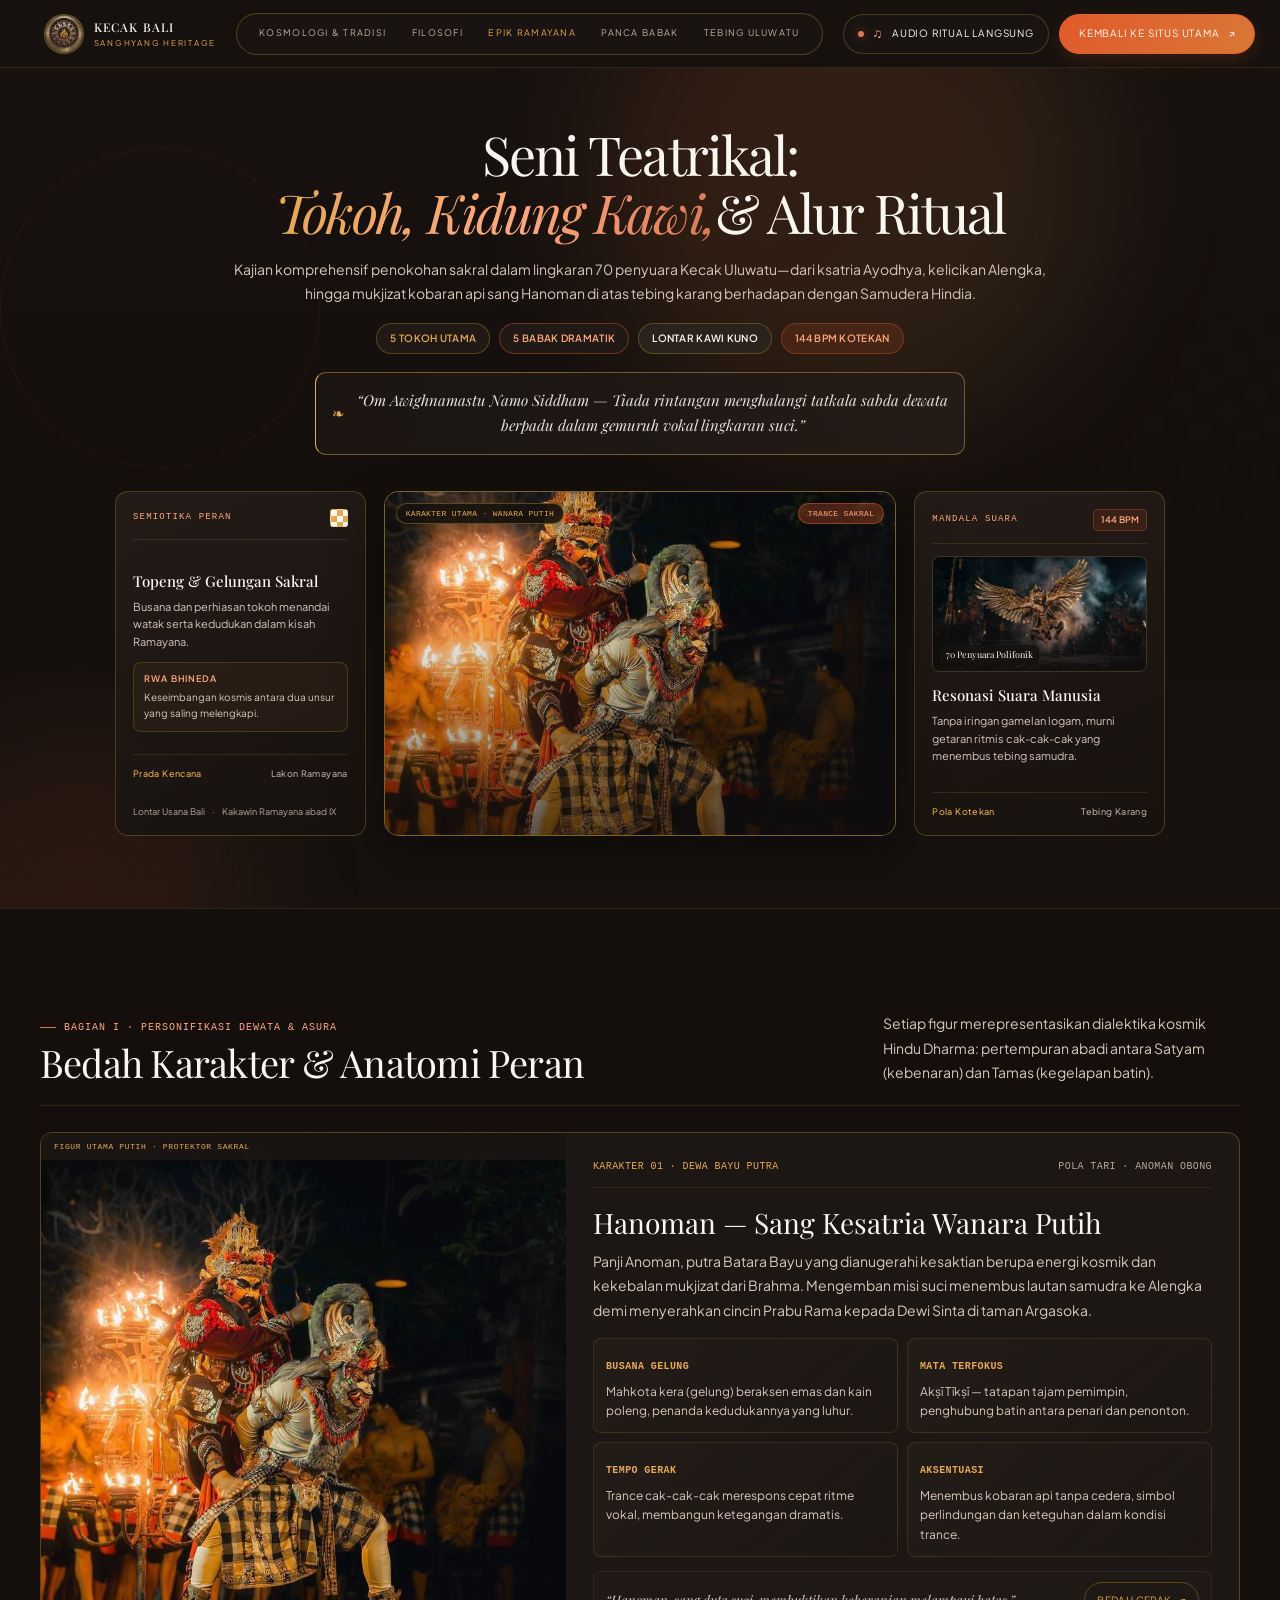
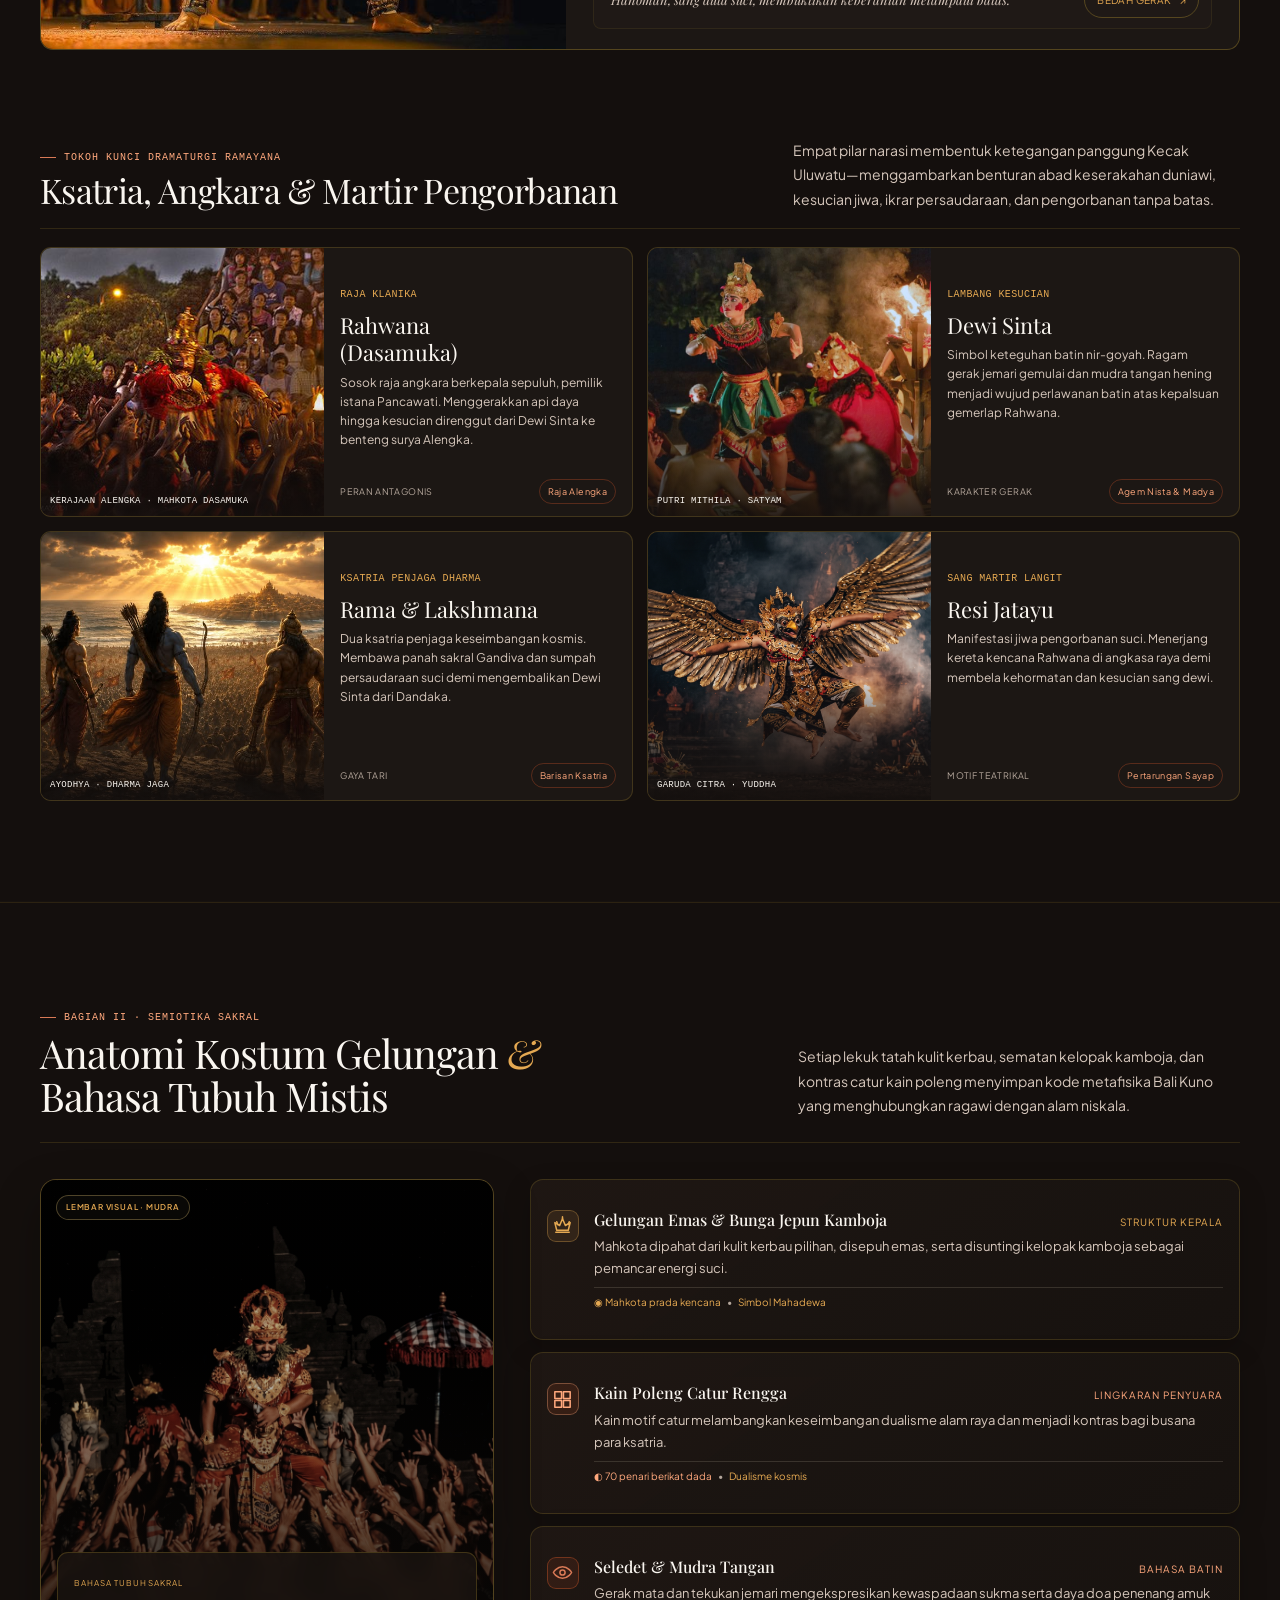
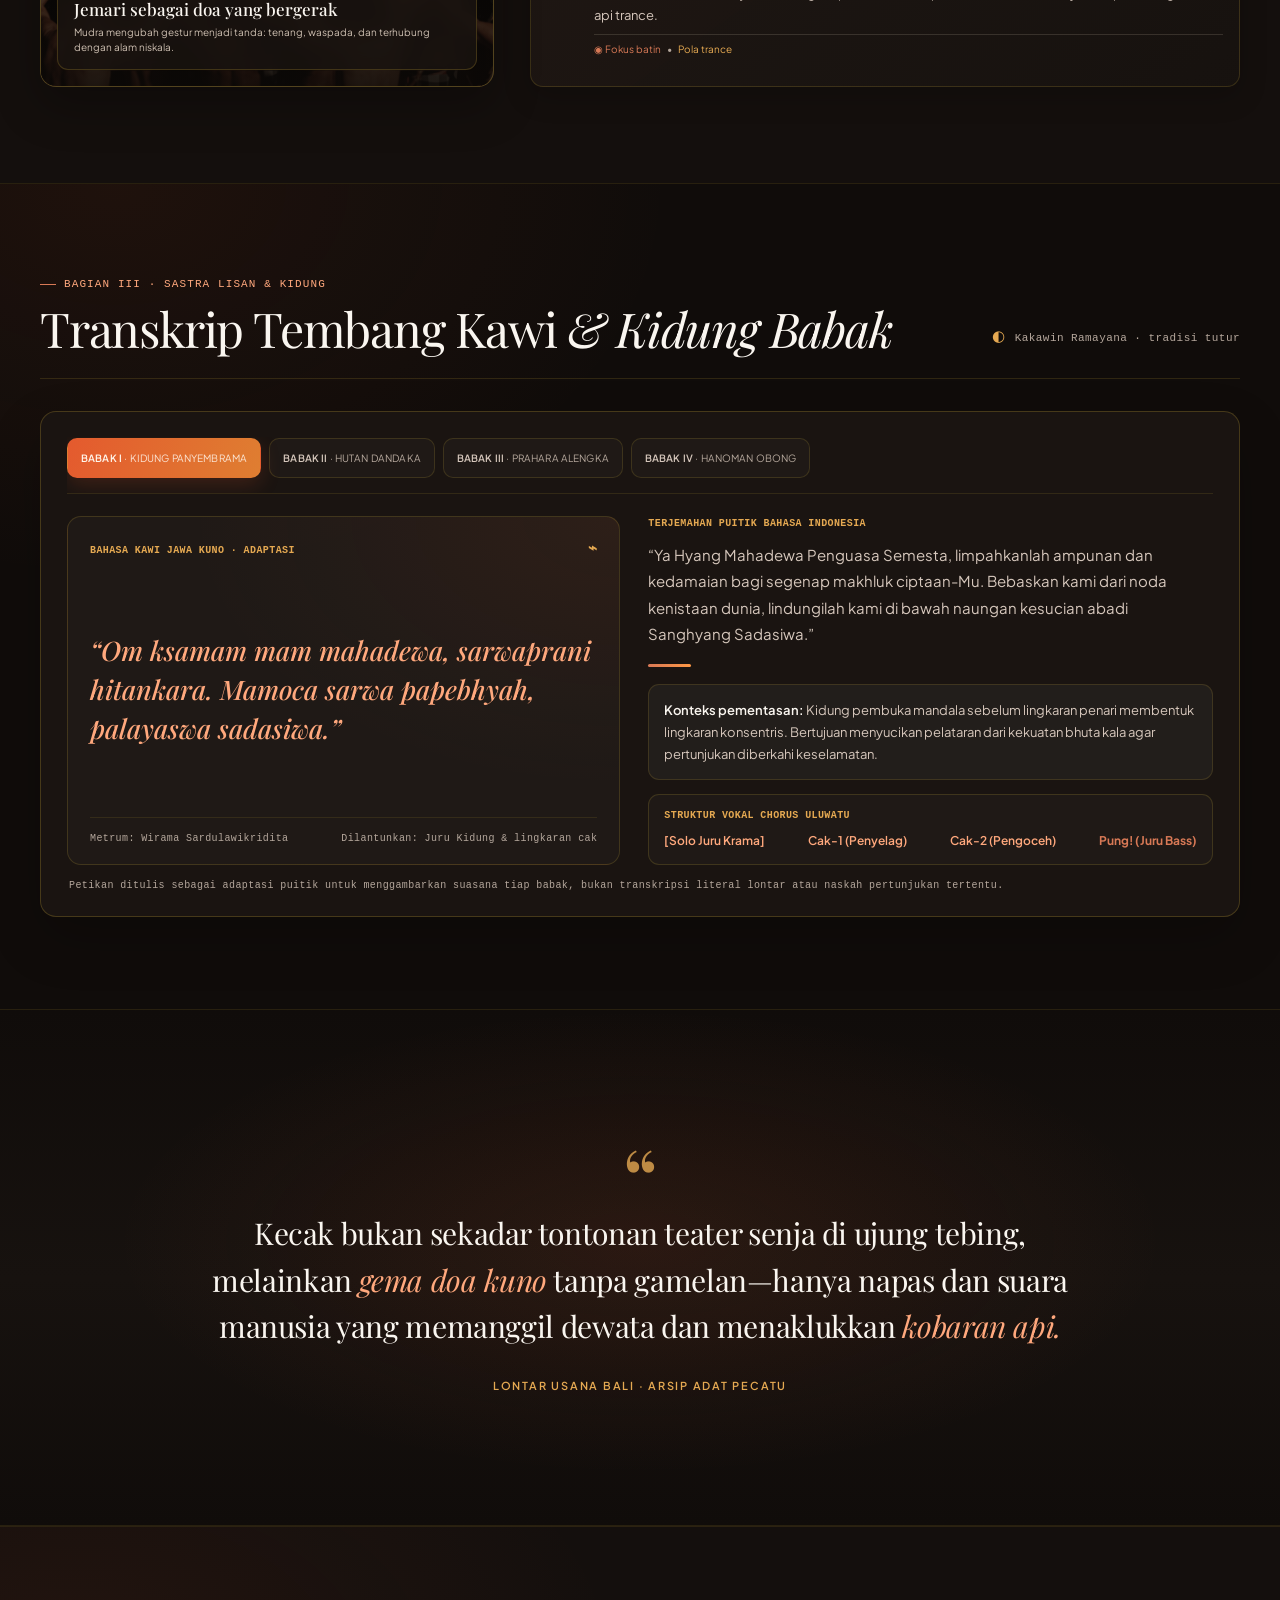
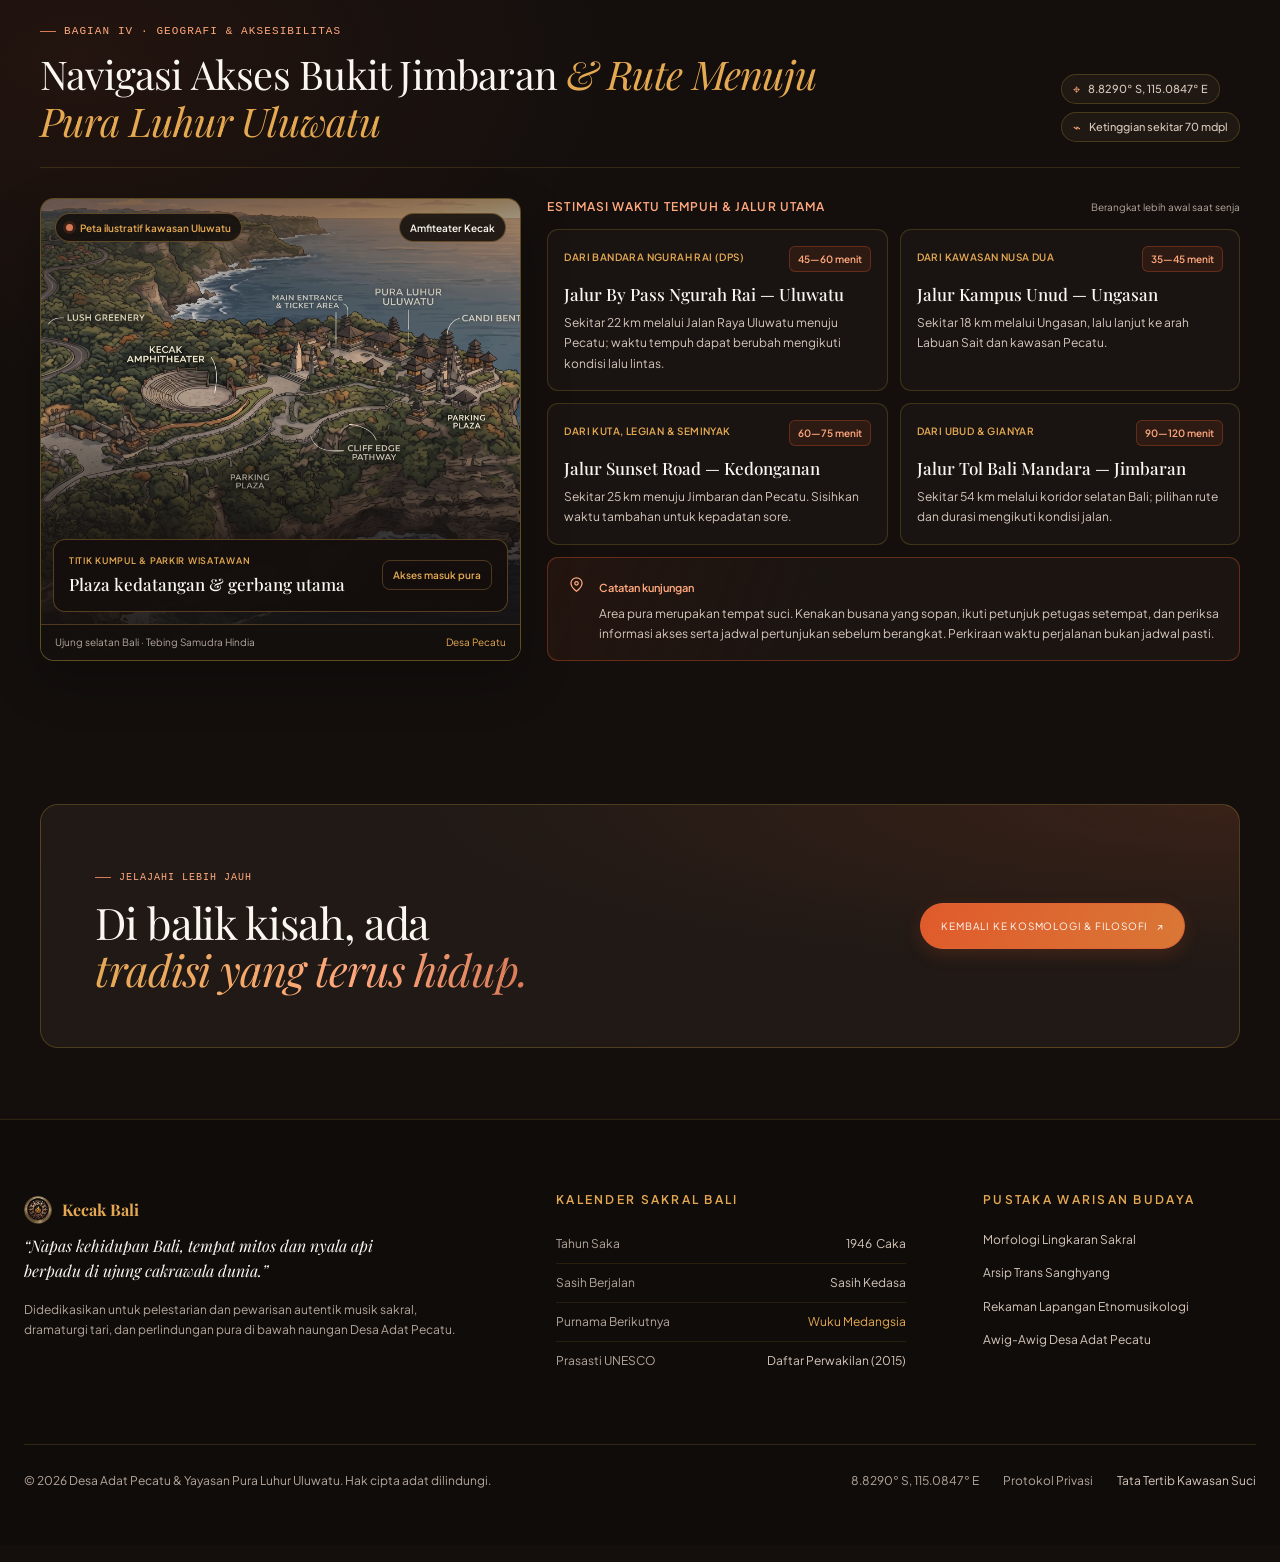
==== dramaturgi.html @ c5793c44 "docs: add a new section in Epik Ramayana" ====
<!doctype html>
<html lang="id">

<head>
    <meta charset="utf-8">
    <meta name="viewport" content="width=device-width, initial-scale=1">
    <meta name="theme-color" content="#140f0d">
    <meta name="description"
        content="Jelajahi dramaturgi kosmik Tari Kecak, tokoh Ramayana, kidung Kawi, dan alur teatrikal sakral Uluwatu.">
    <title>Dramaturgi Kosmik — Kecak Bali</title>
    <script>document.documentElement.classList.add("has-page-loader");</script>
    <link rel="preconnect" href="https://fonts.googleapis.com">
    <link rel="preconnect" href="https://fonts.gstatic.com" crossorigin>
    <link
        href="https://fonts.googleapis.com/css2?family=Plus+Jakarta+Sans:wght@300;400;500;600;700&family=Playfair+Display:ital,wght@0,400;0,500;0,600;1,400;1,500&display=swap"
        rel="stylesheet">
    <link rel="stylesheet" href="style.css">
    <script src="script.js" defer></script>
</head>

<body class="dramaturgi-page">
    <div class="page-loader" role="status" aria-live="polite" aria-label="Memuat halaman Kecak Bali">
        <div class="page-loader-content" aria-hidden="true">
            <span class="brand-mark"><img src="assets/pictures/heritage-mark.png" alt=""></span>
            <span class="page-loader-brand">Kecak Bali</span>
            <span class="page-loader-caption">Sanghyang Heritage</span>
            <span class="page-loader-track"><span></span></span>
        </div>
    </div>
    <div class="custom-cursor" aria-hidden="true">
        <span class="custom-cursor-core"></span>
    </div>
    <header class="site-header">
        <a class="brand" href="index.html#beranda" aria-label="Kecak Bali — kembali ke beranda">
            <span class="brand-mark"><img src="assets/pictures/heritage-mark.png" alt=""></span>
            <span class="brand-copy"><strong>KECAK BALI</strong><small>SANGHYANG HERITAGE</small></span>
        </a>
        <button class="menu-toggle" type="button" aria-label="Buka navigasi" aria-expanded="false"
            aria-controls="primary-nav">
            <span></span><span></span>
        </button>
        <nav class="nav-pill" id="primary-nav" aria-label="Navigasi utama">
            <a href="index.html#beranda">Kosmologi &amp; Tradisi</a>
            <a href="Filosofi.html">Filosofi</a>
            <a class="is-active" href="dramaturgi.html" aria-current="page">Epik Ramayana</a>
            <a href="index.html#panca-babak">Panca Babak</a>
            <a href="index.html#uluwatu">Tebing Uluwatu</a>
        </nav>
        <div class="header-actions">
            <button class="audio-trigger" type="button" data-audio-toggle aria-pressed="false">
                <span class="status-dot"></span><span class="audio-symbol" aria-hidden="true">♫</span>
                <span data-audio-label>Audio ritual langsung</span>
            </button>
            <a class="button button-primary header-cta" href="index.html#beranda">Kembali ke situs utama <span
                    aria-hidden="true">↗</span></a>
        </div>
    </header>

    <main class="dramaturgi-main">
        <section class="dramaturgi-hero" aria-labelledby="dramaturgi-title" data-reveal="fade-up">
            <div class="dramaturgi-atmosphere" aria-hidden="true">
                <span class="dramaturgi-orbit"></span>
                <span class="dramaturgi-poleng"></span>
            </div>
            <div class="dramaturgi-container">

                <div class="dramaturgi-editorial-intro">
                    <h1 id="dramaturgi-title">Seni Teatrikal:<br><em>Tokoh, Kidung Kawi,</em>&amp; Alur Ritual</h1>
                    <p class="dramaturgi-intro">Kajian komprehensif penokohan sakral dalam lingkaran 70 penyuara Kecak Uluwatu—dari ksatria Ayodhya, kelicikan Alengka, hingga mukjizat kobaran api sang Hanoman di atas tebing karang berhadapan dengan Samudera Hindia.</p>
                    <ul class="dramaturgi-badges" aria-label="Sorotan dramaturgi">
                        <li>5 tokoh utama</li>
                        <li>5 babak dramatik</li>
                        <li>Lontar Kawi kuno</li>
                        <li class="dramaturgi-tempo">144 BPM Kotekan</li>
                    </ul>
                    <blockquote class="dramaturgi-verse">
                        <span aria-hidden="true">❧</span>
                        <p>“Om Awighnamastu Namo Siddham — Tiada rintangan menghalangi tatkala sabda dewata berpadu dalam gemuruh vokal lingkaran suci.”</p>
                    </blockquote>
                </div>

                <div class="dramaturgi-triptych">
                    <aside class="dramaturgi-editorial-card dramaturgi-editorial-sources">
                        <div class="dramaturgi-side-heading">
                            <span class="dramaturgi-eyebrow">Semiotika peran</span>
                            <span class="dramaturgi-poleng-mark" aria-hidden="true"></span>
                        </div>
                        <div class="dramaturgi-side-copy">
                            <h2>Topeng &amp; Gelungan Sakral</h2>
                            <p>Busana dan perhiasan tokoh menandai watak serta kedudukan dalam kisah Ramayana.</p>
                            <div class="dramaturgi-rwa-card">
                                <span>Rwa Bhineda</span>
                                <p>Keseimbangan kosmis antara dua unsur yang saling melengkapi.</p>
                            </div>
                        </div>
                        <div class="dramaturgi-side-footer">
                            <span>Prada Kencana</span>
                            <span>Lakon Ramayana</span>
                        </div>
                        <div class="dramaturgi-editorial-sources-note">
                            <span>Lontar Usana Bali</span><i aria-hidden="true">·</i><span>Kakawin Ramayana abad IX</span>
                        </div>
                    </aside>

                    <figure class="dramaturgi-feature dramaturgi-feature-editorial">
                        <img src="assets/pictures/kosmologi-hanoman.jpeg" loading="lazy" decoding="async"
                            alt="Hanoman, ksatria wanara putih, dalam adegan teatrikal Ramayana dengan api dan penari Kecak">
                        <div class="dramaturgi-image-shade" aria-hidden="true"></div>
                        <figcaption class="dramaturgi-image-badges">
                            <span>Karakter utama · Wanara putih</span>
                            <span>Trance sakral</span>
                        </figcaption>
                    </figure>

                    <article class="dramaturgi-editorial-card dramaturgi-editorial-mandala">
                        <div class="dramaturgi-side-heading">
                            <span class="dramaturgi-eyebrow">Mandala suara</span>
                            <span class="dramaturgi-bpm">144 BPM</span>
                        </div>
                        <div class="dramaturgi-inset-image">
                            <img src="assets/pictures/kosmologi-lingkaran.jpeg"
                                alt="Lingkaran penyuara Kecak di Uluwatu mengitari pusat pertunjukan">
                            <span>70 Penyuara Polifonik</span>
                        </div>
                        <div class="dramaturgi-inset-copy">
                            <strong>Resonasi Suara Manusia</strong>
                            <span>Tanpa iringan gamelan logam, murni getaran ritmis cak-cak-cak yang menembus tebing samudra.</span>
                        </div>
                        <div class="dramaturgi-side-footer">
                            <span>Pola Kotekan</span>
                            <span>Tebing Karang</span>
                        </div>
                    </article>
                </div>
            </div>
        </section>

        <section class="dramaturgi-monograph-section" aria-labelledby="dramaturgi-monograph-title" data-reveal="fade-up">
            <div class="dramaturgi-container">
                <div class="dramaturgi-monograph-heading">
                    <div>
                        <span class="dramaturgi-eyebrow"><i></i>Bagian I · Personifikasi dewata &amp; asura</span>
                        <h2 id="dramaturgi-monograph-title">Bedah Karakter &amp; Anatomi Peran</h2>
                    </div>
                    <p>Setiap figur merepresentasikan dialektika kosmik Hindu Dharma: pertempuran abadi antara Satyam (kebenaran) dan Tamas (kegelapan batin).</p>
                </div>

                <article class="dramaturgi-monograph panel">
                    <figure class="dramaturgi-monograph-visual">
                        <img src="assets/pictures/kosmologi-hanoman.jpeg"
                            alt="Hanoman dalam busana wanara putih di tengah kobaran api pertunjukan Kecak">
                        <figcaption>Figur utama putih · Protektor sakral</figcaption>
                    </figure>
                    <div class="dramaturgi-monograph-copy">
                        <div class="dramaturgi-character-meta">
                            <span>Karakter 01 · Dewa Bayu Putra</span>
                            <span>Pola tari · Anoman Obong</span>
                        </div>
                        <h3>Hanoman — Sang Kesatria Wanara Putih</h3>
                        <p>Panji Anoman, putra Batara Bayu yang dianugerahi kesaktian berupa energi kosmik dan kekebalan mukjizat dari Brahma. Mengemban misi suci menembus lautan samudra ke Alengka demi menyerahkan cincin Prabu Rama kepada Dewi Sinta di taman Argasoka.</p>

                        <div class="dramaturgi-traits">
                            <article>
                                <span>Busana Gelung</span>
                                <p>Mahkota kera (gelung) beraksen emas dan kain poleng, penanda kedudukannya yang luhur.</p>
                            </article>
                            <article>
                                <span>Mata Terfokus</span>
                                <p>Akṣī Tīkṣī — tatapan tajam pemimpin, penghubung batin antara penari dan penonton.</p>
                            </article>
                            <article>
                                <span>Tempo Gerak</span>
                                <p>Trance cak-cak-cak merespons cepat ritme vokal, membangun ketegangan dramatis.</p>
                            </article>
                            <article>
                                <span>Aksentuasi</span>
                                <p>Menembus kobaran api tanpa cedera, simbol perlindungan dan keteguhan dalam kondisi trance.</p>
                            </article>
                        </div>

                        <div class="dramaturgi-monograph-foot">
                            <p>“Hanoman, sang duta suci, membuktikan keberanian melampaui batas.”</p>
                            <a class="dramaturgi-detail-link" href="#dramaturgi-acts">Bedah gerak <span aria-hidden="true">↗</span></a>
                        </div>
                    </div>
                </article>

                <div class="dramaturgi-cast-heading">
                    <div>
                        <span class="dramaturgi-eyebrow"><i></i>Tokoh kunci dramaturgi Ramayana</span>
                        <h3>Ksatria, Angkara &amp; Martir Pengorbanan</h3>
                    </div>
                    <p>Empat pilar narasi membentuk ketegangan panggung Kecak Uluwatu—menggambarkan benturan abad keserakahan duniawi, kesucian jiwa, ikrar persaudaraan, dan pengorbanan tanpa batas.</p>
                </div>

                <div class="dramaturgi-cast-grid" aria-label="Tokoh kunci dalam epos Ramayana">
                    <article class="dramaturgi-cast-card">
                        <figure>
                            <img src="assets/pictures/Rahwana.jpg" loading="lazy" decoding="async"
                                alt="Penari dengan riasan dan mahkota karakter antagonis Ramayana">
                            <figcaption>Kerajaan Alengka · Mahkota Dasamuka</figcaption>
                        </figure>
                        <div class="dramaturgi-cast-copy">
                            <span>Raja klanika</span>
                            <h4>Rahwana<br>(Dasamuka)</h4>
                            <p>Sosok raja angkara berkepala sepuluh, pemilik istana Pancawati. Menggerakkan api daya hingga kesucian direnggut dari Dewi Sinta ke benteng surya Alengka.</p>
                            <div><small>Peran antagonis</small><strong>Raja Alengka</strong></div>
                        </div>
                    </article>
                    <article class="dramaturgi-cast-card">
                        <figure>
                            <img src="assets/pictures/Dewi-Sinta.jpg" loading="lazy" decoding="async"
                                alt="Penari Kecak perempuan menari dekat kobaran api di tebing Uluwatu">
                            <figcaption>Putri Mithila · Satyam</figcaption>
                        </figure>
                        <div class="dramaturgi-cast-copy">
                            <span>Lambang kesucian</span>
                            <h4>Dewi Sinta</h4>
                            <p>Simbol keteguhan batin nir-goyah. Ragam gerak jemari gemulai dan mudra tangan hening menjadi wujud perlawanan batin atas kepalsuan gemerlap Rahwana.</p>
                            <div><small>Karakter gerak</small><strong>Agem Nista &amp; Madya</strong></div>
                        </div>
                    </article>
                    <article class="dramaturgi-cast-card">
                        <figure>
                            <img src="assets/pictures/Rama&Lakshmana.jpg" loading="lazy" decoding="async"
                                alt="Rama, Sita, dan Laksmana menempuh perjalanan melalui hutan">
                            <figcaption>Ayodhya · Dharma Jaga</figcaption>
                        </figure>
                        <div class="dramaturgi-cast-copy">
                            <span>Ksatria penjaga dharma</span>
                            <h4>Rama &amp; Lakshmana</h4>
                            <p>Dua ksatria penjaga keseimbangan kosmis. Membawa panah sakral Gandiva dan sumpah persaudaraan suci demi mengembalikan Dewi Sinta dari Dandaka.</p>
                            <div><small>Gaya tari</small><strong>Barisan Ksatria</strong></div>
                        </div>
                    </article>
                    <article class="dramaturgi-cast-card">
                        <figure>
                            <img src="assets/pictures/Jatayu.jpg" loading="lazy" decoding="async"
                                alt="Ilustrasi pertempuran Ramayana dengan pasukan wanara dan para tokoh epos">
                            <figcaption>Garuda Citra · Yuddha</figcaption>
                        </figure>
                        <div class="dramaturgi-cast-copy">
                            <span>Sang martir langit</span>
                            <h4>Resi Jatayu</h4>
                            <p>Manifestasi jiwa pengorbanan suci. Menerjang kereta kencana Rahwana di angkasa raya demi membela kehormatan dan kesucian sang dewi.</p>
                            <div><small>Motif teatrikal</small><strong>Pertarungan Sayap</strong></div>
                        </div>
                    </article>
                </div>
            </div>
        </section>

        <section class="dramaturgi-costume-section" aria-labelledby="dramaturgi-costume-title" data-reveal="fade-up">
            <div class="dramaturgi-container">
                <div class="dramaturgi-costume-heading">
                    <div>
                        <span class="dramaturgi-eyebrow"><i></i>Bagian II · Semiotika sakral</span>
                        <h2 id="dramaturgi-costume-title">Anatomi Kostum Gelungan <em>&amp;</em><br>Bahasa Tubuh Mistis</h2>
                    </div>
                    <p>Setiap lekuk tatah kulit kerbau, sematan kelopak kamboja, dan kontras catur kain poleng menyimpan kode metafisika Bali Kuno yang menghubungkan ragawi dengan alam niskala.</p>
                </div>

                <div class="dramaturgi-costume-layout">
                    <figure class="dramaturgi-costume-visual">
                        <img src="assets/pictures/Balinese-dancer-hands.png"
                            alt="Tangan penari Bali membentuk mudra dalam busana tradisional" loading="lazy" width="768" height="1024">
                        <div class="dramaturgi-costume-visual-overlay" aria-hidden="true"></div>
                        <span class="dramaturgi-costume-visual-label">Lembar visual · Mudra</span>
                        <figcaption>
                            <span>Bahasa tubuh sakral</span>
                            <strong>Jemari sebagai doa yang bergerak</strong>
                            <p>Mudra mengubah gestur menjadi tanda: tenang, waspada, dan terhubung dengan alam niskala.</p>
                        </figcaption>
                    </figure>
                    <div class="dramaturgi-costume-cards">
                        <article class="dramaturgi-costume-card">
                            <span class="dramaturgi-costume-icon" aria-hidden="true">
                                <svg viewBox="0 0 24 24" fill="none">
                                    <path d="M5 19h14M6 17l-2-8 5 3 3-7 3 7 5-3-2 8H6Z" />
                                    <path d="M12 5V3m-5 8-1-3m12 3 1-3" />
                                </svg>
                            </span>
                            <div class="dramaturgi-costume-copy">
                                <div class="dramaturgi-costume-card-heading">
                                    <h3>Gelungan Emas &amp; Bunga Jepun Kamboja</h3><span>Struktur kepala</span>
                                </div>
                                <p>Mahkota dipahat dari kulit kerbau pilihan, disepuh emas, serta disuntingi kelopak kamboja sebagai pemancar energi suci.</p>
                                <div class="dramaturgi-costume-meta"><span>◉ Mahkota prada kencana</span><i>•</i><span>Simbol Mahadewa</span></div>
                            </div>
                        </article>
                        <article class="dramaturgi-costume-card">
                            <span class="dramaturgi-costume-icon dramaturgi-costume-icon-poleng" aria-hidden="true"><svg viewBox="0 0 24 24" fill="none"><path d="M4 4h7v7H4zM13 4h7v7h-7zM4 13h7v7H4zM13 13h7v7h-7z" /></svg></span>
                            <div class="dramaturgi-costume-copy"><div class="dramaturgi-costume-card-heading"><h3>Kain Poleng Catur Rengga</h3><span>Lingkaran penyuara</span></div><p>Kain motif catur melambangkan keseimbangan dualisme alam raya dan menjadi kontras bagi busana para ksatria.</p><div class="dramaturgi-costume-meta"><span>◐ 70 penari berikat dada</span><i>•</i><span>Dualisme kosmis</span></div></div>
                        </article>
                        <article class="dramaturgi-costume-card">
                            <span class="dramaturgi-costume-icon dramaturgi-costume-icon-gesture" aria-hidden="true"><svg viewBox="0 0 24 24" fill="none"><path d="M2.5 12s3.3-6 9.5-6 9.5 6 9.5 6-3.3 6-9.5 6-9.5-6-9.5-6Z" /><circle cx="12" cy="12" r="2.7" /></svg></span>
                            <div class="dramaturgi-costume-copy"><div class="dramaturgi-costume-card-heading"><h3>Seledet &amp; Mudra Tangan</h3><span>Bahasa batin</span></div><p>Gerak mata dan tekukan jemari mengekspresikan kewaspadaan sukma serta daya doa penenang amuk api trance.</p><div class="dramaturgi-costume-meta"><span>◉ Fokus batin</span><i>•</i><span>Pola trance</span></div></div>
                        </article>
                    </div>
                </div>
            </div>
        </section>

        <section class="dramaturgi-kawi-section" aria-labelledby="dramaturgi-kawi-title" data-reveal="fade-up">
            <div class="dramaturgi-container">
                <div class="dramaturgi-kawi-heading">
                    <div>
                        <span class="dramaturgi-eyebrow"><i></i>Bagian III · Sastra lisan &amp; kidung</span>
                        <h2 id="dramaturgi-kawi-title">Transkrip Tembang Kawi <em>&amp; Kidung Babak</em></h2>
                    </div>
                    <span class="dramaturgi-kawi-source"><span aria-hidden="true">◐</span> Kakawin Ramayana · tradisi tutur</span>
                </div>

                <article class="dramaturgi-kawi-archive panel" aria-label="Arsip kidung setiap babak">
                    <div class="dramaturgi-kawi-tabs" role="tablist" aria-label="Pilih kidung babak">
                        <button class="dramaturgi-kawi-tab is-active" type="button" role="tab" id="kawi-tab-0"
                            aria-selected="true" aria-controls="kawi-panel" tabindex="0" data-kawi-tab="0">
                            Babak I <span>· Kidung Panyembrama</span>
                        </button>
                        <button class="dramaturgi-kawi-tab" type="button" role="tab" id="kawi-tab-1"
                            aria-selected="false" aria-controls="kawi-panel" tabindex="-1" data-kawi-tab="1">
                            Babak II <span>· Hutan Dandaka</span>
                        </button>
                        <button class="dramaturgi-kawi-tab" type="button" role="tab" id="kawi-tab-2"
                            aria-selected="false" aria-controls="kawi-panel" tabindex="-1" data-kawi-tab="2">
                            Babak III <span>· Prahara Alengka</span>
                        </button>
                        <button class="dramaturgi-kawi-tab" type="button" role="tab" id="kawi-tab-3"
                            aria-selected="false" aria-controls="kawi-panel" tabindex="-1" data-kawi-tab="3">
                            Babak IV <span>· Hanoman Obong</span>
                        </button>
                    </div>

                    <div class="dramaturgi-kawi-content" id="kawi-panel" role="tabpanel" aria-labelledby="kawi-tab-0"
                        tabindex="0">
                        <blockquote class="dramaturgi-kawi-verse">
                            <div class="dramaturgi-kawi-label"><span data-kawi-verse-label>Bahasa Kawi Jawa Kuno · adaptasi</span><span aria-hidden="true">⌁</span></div>
                            <p data-kawi-verse>“Om ksamam mam mahadewa, sarwaprani hitankara. Mamoca sarwa papebhyah, palayaswa sadasiwa.”</p>
                            <div class="dramaturgi-kawi-verse-meta">
                                <span data-kawi-meter>Metrum: Wirama Sardulawikridita</span>
                                <span data-kawi-singer>Dilantunkan: Juru Kidung &amp; lingkaran cak</span>
                            </div>
                        </blockquote>

                        <div class="dramaturgi-kawi-translation">
                            <span class="dramaturgi-kawi-label">Terjemahan puitik bahasa Indonesia</span>
                            <p data-kawi-translation>“Ya Hyang Mahadewa Penguasa Semesta, limpahkanlah ampunan dan kedamaian bagi segenap makhluk ciptaan-Mu. Bebaskan kami dari noda kenistaan dunia, lindungilah kami di bawah naungan kesucian abadi Sanghyang Sadasiwa.”</p>
                            <span class="dramaturgi-kawi-divider" aria-hidden="true"></span>
                            <div class="dramaturgi-kawi-context">
                                <p><strong>Konteks pementasan:</strong> <span data-kawi-context>Kidung pembuka mandala sebelum lingkaran penari membentuk lingkaran konsentris. Bertujuan menyucikan pelataran dari kekuatan bhuta kala agar pertunjukan diberkahi keselamatan.</span></p>
                            </div>
                            <div class="dramaturgi-kawi-vocals">
                                <span class="dramaturgi-kawi-label">Struktur vokal chorus Uluwatu</span>
                                <div data-kawi-vocals><span>[Solo Juru Krama]</span><span>Cak-1 (Penyelag)</span><span>Cak-2 (Pengoceh)</span><strong>Pung! (Juru Bass)</strong></div>
                            </div>
                        </div>
                    </div>
                    <p class="dramaturgi-kawi-note">Petikan ditulis sebagai adaptasi puitik untuk menggambarkan suasana tiap babak, bukan transkripsi literal lontar atau naskah pertunjukan tertentu.</p>
                </article>
            </div>
        </section>

        <section class="dramaturgi-quote-section" aria-label="Makna Tari Kecak" data-reveal="zoom-in">
            <div class="dramaturgi-container">
                <blockquote class="dramaturgi-quote">
                    <span class="dramaturgi-quote-mark" aria-hidden="true">“</span>
                    <p>Kecak bukan sekadar tontonan teater senja di ujung tebing,<br class="dramaturgi-quote-break">
                        melainkan <em>gema doa kuno</em> tanpa gamelan—hanya napas dan suara<br
                            class="dramaturgi-quote-break">
                        manusia yang memanggil dewata dan menaklukkan <em>kobaran api.</em></p>
                    <span class="dramaturgi-quote-caption">Lontar Usana Bali · Arsip Adat Pecatu</span>
                </blockquote>
            </div>
        </section>

        <section class="dramaturgi-access-section" aria-labelledby="dramaturgi-access-title" data-reveal="fade-up">
            <div class="dramaturgi-container">
                <div class="dramaturgi-access-heading">
                    <div>
                        <span class="dramaturgi-eyebrow"><i></i>Bagian IV · Geografi &amp; aksesibilitas</span>
                        <h2 id="dramaturgi-access-title">Navigasi Akses Bukit Jimbaran <em>&amp; Rute Menuju Pura Luhur Uluwatu</em></h2>
                    </div>
                    <div class="dramaturgi-access-coordinates" aria-label="Koordinat dan ketinggian">
                        <span><i aria-hidden="true">⌖</i> 8.8290° S, 115.0847° E</span>
                        <span><i aria-hidden="true">⌁</i> Ketinggian sekitar 70 mdpl</span>
                    </div>
                </div>

                <div class="dramaturgi-access-layout">
                    <figure class="dramaturgi-access-map">
                        <img src="assets/pictures/uluwatu-cliff-map.jpg" loading="lazy" decoding="async"
                            alt="Ilustrasi peta kawasan Pura Luhur Uluwatu di atas tebing, menampilkan amfiteater Kecak, area pura, jalur tebing, plaza parkir, dan Samudra Hindia">
                        <figcaption class="dramaturgi-access-map-label">
                            <span><i aria-hidden="true"></i> Peta ilustratif kawasan Uluwatu</span>
                            <span>Amfiteater Kecak</span>
                        </figcaption>
                        <div class="dramaturgi-access-map-footer">
                            <div>
                                <span class="dramaturgi-access-eyebrow">Titik kumpul &amp; parkir wisatawan</span>
                                <strong>Plaza kedatangan &amp; gerbang utama</strong>
                            </div>
                            <span class="dramaturgi-access-entry">Akses masuk pura</span>
                        </div>
                        <div class="dramaturgi-access-map-meta">
                            <span>Ujung selatan Bali · Tebing Samudra Hindia</span>
                            <span>Desa Pecatu</span>
                        </div>
                    </figure>

                    <div class="dramaturgi-access-routes">
                        <div class="dramaturgi-access-routes-heading">
                            <h3>Estimasi waktu tempuh <span>&amp; jalur utama</span></h3>
                            <span>Berangkat lebih awal saat senja</span>
                        </div>

                        <div class="dramaturgi-route-grid">
                            <article class="dramaturgi-route-card">
                                <div class="dramaturgi-route-meta">
                                    <span>Dari Bandara Ngurah Rai (DPS)</span>
                                    <span>45—60 menit</span>
                                </div>
                                <h4>Jalur By Pass Ngurah Rai — Uluwatu</h4>
                                <p>Sekitar 22 km melalui Jalan Raya Uluwatu menuju Pecatu; waktu tempuh dapat berubah mengikuti kondisi lalu lintas.</p>
                            </article>

                            <article class="dramaturgi-route-card">
                                <div class="dramaturgi-route-meta">
                                    <span>Dari kawasan Nusa Dua</span>
                                    <span>35—45 menit</span>
                                </div>
                                <h4>Jalur Kampus Unud — Ungasan</h4>
                                <p>Sekitar 18 km melalui Ungasan, lalu lanjut ke arah Labuan Sait dan kawasan Pecatu.</p>
                            </article>

                            <article class="dramaturgi-route-card">
                                <div class="dramaturgi-route-meta">
                                    <span>Dari Kuta, Legian &amp; Seminyak</span>
                                    <span>60—75 menit</span>
                                </div>
                                <h4>Jalur Sunset Road — Kedonganan</h4>
                                <p>Sekitar 25 km menuju Jimbaran dan Pecatu. Sisihkan waktu tambahan untuk kepadatan sore.</p>
                            </article>

                            <article class="dramaturgi-route-card">
                                <div class="dramaturgi-route-meta">
                                    <span>Dari Ubud &amp; Gianyar</span>
                                    <span>90—120 menit</span>
                                </div>
                                <h4>Jalur Tol Bali Mandara — Jimbaran</h4>
                                <p>Sekitar 54 km melalui koridor selatan Bali; pilihan rute dan durasi mengikuti kondisi jalan.</p>
                            </article>
                        </div>

                        <aside class="dramaturgi-access-advisory">
                            <span class="dramaturgi-access-advisory-icon" aria-hidden="true">
                                <svg viewBox="0 0 24 24" fill="none">
                                    <path d="M12 3.5a7 7 0 0 0-7 7c0 5 7 10 7 10s7-5 7-10a7 7 0 0 0-7-7Z" />
                                    <circle cx="12" cy="10.5" r="2.2" />
                                </svg>
                            </span>
                            <div>
                                <strong>Catatan kunjungan</strong>
                                <p>Area pura merupakan tempat suci. Kenakan busana yang sopan, ikuti petunjuk petugas setempat, dan periksa informasi akses serta jadwal pertunjukan sebelum berangkat. Perkiraan waktu perjalanan bukan jadwal pasti.</p>
                            </div>
                        </aside>
                    </div>
                </div>
            </div>
        </section>

        <section class="dramaturgi-next-section" aria-label="Jelajahi kisah Tari Kecak lebih lanjut" data-reveal="fade-up">
            <div class="dramaturgi-container dramaturgi-next-card">
                <div>
                    <span class="dramaturgi-eyebrow"><i></i>Jelajahi lebih jauh</span>
                    <h2>Di balik kisah, ada<br><em>tradisi yang terus hidup.</em></h2>
                </div>
                <a class="button button-primary" href="index.html#filosofi">Kembali ke kosmologi &amp; filosofi <span aria-hidden="true">↗</span></a>
            </div>
        </section>
    </main>
    <audio id="ritual-audio" preload="none" src="assets/audio/tari-kecak-uluwatu.mp3"></audio>

    <footer class="site-footer">
        <div class="footer-inner">
            <div class="footer-main">
                <section class="footer-intro" aria-label="Tentang warisan Kecak">
                    <div class="footer-branding">
                        <div class="footer-brand">
                            <a class="footer-mark" href="#beranda" aria-label="Kecak Bali — ke beranda">
                                <img src="assets/pictures/heritage-mark.png" alt="">
                            </a>
                            <h4>Kecak Bali</h4>
                        </div>
                        <blockquote>“Napas kehidupan Bali, tempat mitos dan nyala api<br class="footer-quote-break">
                            berpadu di ujung cakrawala dunia.”</blockquote>
                    </div>
                    <p>Didedikasikan untuk pelestarian dan pewarisan autentik musik sakral,<br
                            class="footer-copy-break"> dramaturgi tari, dan perlindungan pura di bawah naungan Desa Adat
                        Pecatu.</p>
                </section>

                <section class="footer-column footer-calendar" aria-labelledby="footer-calendar-title">
                    <h2 id="footer-calendar-title">Kalender Sakral Bali</h2>
                    <dl>
                        <div>
                            <dt>Tahun Saka</dt>
                            <dd>1946&nbsp; Caka</dd>
                        </div>
                        <div>
                            <dt>Sasih Berjalan</dt>
                            <dd>Sasih Kedasa</dd>
                        </div>
                        <div>
                            <dt>Purnama Berikutnya</dt>
                            <dd class="footer-highlight">Wuku Medangsia</dd>
                        </div>
                        <div>
                            <dt>Prasasti UNESCO</dt>
                            <dd>Daftar Perwakilan (2015)</dd>
                        </div>
                    </dl>
                </section>

                <nav class="footer-column footer-library" aria-labelledby="footer-library-title">
                    <h2 id="footer-library-title">Pustaka Warisan Budaya</h2>
                    <ul>
                        <li><a href="#pengetahuan">Morfologi Lingkaran Sakral</a></li>
                        <li><a href="#filosofi">Arsip Trans Sanghyang</a></li>
                        <li><a href="#pengetahuan">Rekaman Lapangan Etnomusikologi</a></li>
                        <li><a href="#uluwatu">Awig-Awig Desa Adat Pecatu</a></li>
                    </ul>
                </nav>
            </div>

            <div class="footer-bottom">
                <p>© <span id="year"></span> Desa Adat Pecatu &amp; Yayasan Pura Luhur Uluwatu. Hak cipta adat
                    dilindungi.</p>
                <div class="footer-utility">
                    <span>8.8290° S, 115.0847° E</span>
                    <span>Protokol Privasi</span>
                    <a href="#uluwatu">Tata Tertib Kawasan Suci</a>
                </div>
            </div>
        </div>
    </footer>

    <p class="visually-hidden" id="interface-status" aria-live="polite"></p>
</body>

</html>
---- style.css ----
:root {
    color-scheme: dark;
    --ink: #140f0d;
    --ink-2: #17120f;
    --panel: #201915;
    --panel-2: #29221d;
    --cream: #faf6f0;
    --sand: #d6c7bc;
    --muted: #a39287;
    --gold: #e5a952;
    --gold-line: rgba(212, 175, 55, .22);
    --ember: #d87956;
    --ember-light: #ffa87d;
    --serif: "Playfair Display", Georgia, serif;
    --sans: "Plus Jakarta Sans", Arial, sans-serif;
    --content: 1280px;
    --ease: cubic-bezier(.2, .75, .25, 1);
}

* {
    box-sizing: border-box;
}

html {
    scroll-behavior: smooth;
    scroll-padding-top: 100px;
    background: var(--ink);
}

body {
    margin: 0;
    overflow-x: hidden;
    background:
        radial-gradient(ellipse at 50% 4%, rgba(104, 44, 22, .19), transparent 31rem),
        var(--ink);
    color: var(--cream);
    font-family: var(--sans);
    font-size: 14px;
    line-height: 1.65;
    -webkit-font-smoothing: antialiased;
}

html.has-page-loader body {
    overflow: hidden;
}

.page-loader {
    position: fixed;
    z-index: 2000;
    inset: 0;
    display: grid;
    place-items: center;
    background:
        radial-gradient(ellipse at 50% 46%, rgba(104, 44, 22, .2), transparent 34%),
        var(--ink);
    opacity: 1;
    transition: opacity .42s var(--ease), visibility .42s var(--ease);
    visibility: visible;
}

.page-loader.is-leaving {
    opacity: 0;
    pointer-events: none;
    visibility: hidden;
}

.page-loader-content {
    display: grid;
    justify-items: center;
    animation: loader-arrive .55s var(--ease) both;
}

.page-loader-mark {
    display: grid;
    width: 68px;
    height: 68px;
    place-items: center;
    border: 1px solid rgba(229, 169, 82, .52);
    border-radius: 50%;
    color: var(--gold);
    font: 400 36px/1 var(--serif);
    box-shadow: 0 0 32px rgba(229, 169, 82, .08), inset 0 0 20px rgba(229, 169, 82, .05);
}

.page-loader-brand {
    margin-top: 17px;
    color: var(--cream);
    font: 500 18px/1.3 var(--serif);
    letter-spacing: .04em;
}

.page-loader-caption {
    margin-top: 4px;
    color: var(--gold);
    font-size: 9px;
    font-weight: 500;
    letter-spacing: .2em;
    text-transform: uppercase;
}

.page-loader-track {
    position: relative;
    width: 112px;
    height: 1px;
    overflow: hidden;
    margin-top: 25px;
    background: rgba(229, 169, 82, .16);
}

.page-loader-track>span {
    position: absolute;
    inset: 0 auto 0 0;
    width: 42%;
    background: linear-gradient(90deg, transparent, var(--gold), var(--ember-light), transparent);
    animation: loader-glide 1.35s ease-in-out infinite;
}

@keyframes loader-arrive {
    from {
        opacity: 0;
        transform: translateY(8px);
    }

    to {
        opacity: 1;
        transform: translateY(0);
    }
}

@keyframes loader-glide {
    from {
        transform: translateX(-110%);
    }

    to {
        transform: translateX(270%);
    }
}

body::before {
    position: fixed;
    z-index: -1;
    inset: 0;
    background: url("assets/pictures/hero-texture.png") repeat;
    background-size: 320px;
    content: "";
    opacity: .035;
    pointer-events: none;
}

.custom-cursor {
    position: fixed;
    z-index: 1000;
    top: 0;
    left: 0;
    display: grid;
    width: 12px;
    height: 12px;
    place-items: center;
    border: 0;
    border-radius: 50%;
    background: rgba(229, 169, 82, .38);
    box-shadow: 0 0 28px 12px rgba(229, 169, 82, .13), 0 0 8px 2px rgba(229, 169, 82, .12);
    opacity: 0;
    pointer-events: none;
    transform: translate3d(-100px, -100px, 0) translate(-50%, -50%);
    transition: transform .15s ease-out, width .2s var(--ease), height .2s var(--ease), border-color .2s ease, background-color .2s ease;
    will-change: transform;
}

.custom-cursor-core {
    width: 3px;
    height: 3px;
    border-radius: 50%;
    background: rgba(250, 246, 240, .72);
}

body.cursor-ready,
body.cursor-ready * {
    cursor: none !important;
}

body.cursor-ready .custom-cursor {
    opacity: 1;
}

.custom-cursor.is-hovering {
    width: 50px;
    height: 50px;
    background: rgba(229, 169, 82, .42);
    box-shadow: 0 0 34px 15px rgba(229, 169, 82, .2);
}

.custom-cursor.is-pressed {
    width: 20px;
    height: 20px;
    background: rgba(229, 169, 82, .48);
    box-shadow: 0 0 22px 9px rgba(229, 169, 82, .15), 0 0 7px 2px rgba(229, 169, 82, .14);
}

img {
    display: block;
    width: 100%;
}

a {
    color: inherit;
    text-decoration: none;
}

button {
    color: inherit;
    font: inherit;
}

button,
a {
    -webkit-tap-highlight-color: transparent;
}

button:focus-visible,
a:focus-visible {
    outline: 2px solid var(--ember-light);
    outline-offset: 4px;
}

::selection {
    color: var(--ink);
    background: var(--gold);
}

.site-header {
    position: fixed;
    z-index: 20;
    top: 0;
    left: 0;
    display: flex;
    width: 100%;
    min-height: 68px;
    align-items: center;
    justify-content: space-between;
    gap: 20px;
    padding: 10px 3.4%;
    border-bottom: 1px solid rgba(212, 175, 55, .12);
    background: rgba(23, 18, 15, .8);
    backdrop-filter: blur(14px);
}

.brand {
    display: inline-flex;
    flex: 0 0 auto;
    align-items: center;
    gap: 10px;
}

.brand-mark {
    display: grid;
    width: 40px;
    height: 40px;
    overflow: hidden;
    place-items: center;
    border: 1px solid rgba(212, 175, 55, .36);
    border-radius: 50%;
    background: var(--panel-2);
}

.brand-mark img {
    width: 100%;
    height: 100%;
    object-fit: cover;
}

.brand-copy {
    display: flex;
    flex-direction: column;
    line-height: 1.2;
}

.brand-copy strong {
    font: 500 12px var(--serif);
    letter-spacing: .1em;
}

.brand-copy small {
    margin-top: 3px;
    color: var(--gold);
    font: 8px var(--sans);
    letter-spacing: .22em;
}

.nav-pill {
    display: flex;
    min-height: 42px;
    align-items: center;
    justify-content: space-around;
    gap: clamp(14px, 2vw, 34px);
    padding: 0 22px;
    border: 1px solid rgba(212, 175, 55, .3);
    border-radius: 999px;
    background: rgba(28, 22, 19, .8);
}

.nav-pill a {
    color: #c2b2a6;
    font-size: 9px;
    letter-spacing: .14em;
    text-transform: uppercase;
    white-space: nowrap;
    transition: color .2s ease;
}

.nav-pill a:hover,
.nav-pill a.is-active {
    color: var(--gold);
}

.header-actions {
    display: flex;
    flex: 0 0 auto;
    align-items: center;
    gap: 10px;
}

.audio-trigger,
.button {
    display: inline-flex;
    min-height: 40px;
    align-items: center;
    justify-content: center;
    gap: 9px;
    border: 1px solid transparent;
    border-radius: 999px;
    cursor: pointer;
    font-size: 10px;
    letter-spacing: .08em;
    text-transform: uppercase;
    transition: background .2s ease, border-color .2s ease, transform .2s ease, color .2s ease;
}

.audio-trigger {
    padding: 0 14px;
    border-color: rgba(212, 175, 55, .25);
    background: rgba(28, 22, 19, .85);
    color: var(--cream);
}

.audio-trigger:hover,
.button-quiet:hover {
    border-color: rgba(212, 175, 55, .55);
    background: var(--panel-2);
}

.status-dot {
    display: inline-block;
    width: 6px;
    height: 6px;
    flex: 0 0 auto;
    border-radius: 50%;
    background: var(--ember);
    box-shadow: 0 0 10px rgba(224, 90, 43, .62);
}

.audio-symbol {
    color: var(--ember-light);
    font-size: 13px;
}

.button {
    min-height: 40px;
    padding: 0 19px;
}

.button-primary {
    border-color: #df6334;
    background: linear-gradient(110deg, #e05a2b, #d97736);
    color: #fffaf6;
    box-shadow: 0 6px 18px rgba(224, 90, 43, .17);
}

.button-primary:hover {
    transform: translateY(-2px);
    box-shadow: 0 9px 24px rgba(224, 90, 43, .28);
}

.button-quiet {
    border-color: rgba(212, 175, 55, .28);
    background: rgba(36, 29, 24, .7);
    color: var(--cream);
}

.button-quiet small {
    color: var(--muted);
    font: 9px var(--sans);
}

.menu-toggle {
    display: none;
}

.hero {
    position: relative;
    min-height: 780px;
    overflow: hidden;
    padding: 105px 24px 60px;
    isolation: isolate;
}

.hero::before {
    position: absolute;
    z-index: -2;
    inset: 0;
    background: radial-gradient(ellipse 46% 38% at 50% 26%, rgba(117, 47, 22, .2), transparent 75%), linear-gradient(180deg, rgba(20, 15, 13, .25), var(--ink));
    content: "";
}

.hero-atmosphere {
    position: absolute;
    z-index: -1;
    top: 80px;
    left: 50%;
    width: min(760px, 95vw);
    height: 400px;
    transform: translateX(-50%);
    border-radius: 50%;
    background: rgba(196, 70, 27, .07);
    filter: blur(70px);
    pointer-events: none;
}

.hero-inner {
    width: min(100%, var(--content));
    margin: 0 auto;
    text-align: center;
}

.eyebrow,
.section-kicker,
.micro-label {
    color: var(--gold);
    font-size: 9px;
    letter-spacing: .19em;
    text-transform: uppercase;
}

.eyebrow {
    display: inline-flex;
    align-items: center;
    gap: 9px;
    padding: 5px 12px;
    border: 1px solid rgba(212, 175, 55, .3);
    border-radius: 999px;
    background: rgba(28, 22, 19, .7);
}

.eyebrow i {
    width: 5px;
    height: 5px;
    border-radius: 50%;
    background: var(--ember);
}

.hero h1 {
    margin: 15px 0 3px;
    font: 400 clamp(42px, 5.1vw, 64px)/.98 var(--serif);
    letter-spacing: -.04em;
    text-transform: uppercase;
}

.hero h1 em,
.section-title em {
    color: var(--gold);
    font-weight: 400;
}

.hero h1 em {
    background: linear-gradient(100deg, var(--gold), var(--ember-light) 60%, var(--ember));
    background-clip: text;
    -webkit-text-fill-color: transparent;
}

.hero-intro {
    max-width: 570px;
    margin: 12px auto 0;
    color: var(--sand);
    font-size: 12px;
    line-height: 1.65;
}

.hero-actions {
    display: flex;
    flex-wrap: wrap;
    justify-content: center;
    gap: 10px;
    margin: 17px 0 27px;
}

.hero-gallery {
    display: grid;
    width: min(100%, 1024px);
    min-height: 270px;
    grid-template-columns: .75fr 1.55fr .75fr;
    align-items: center;
    gap: 12px;
    margin: 0 auto;
    text-align: left;
}

.gallery-card {
    overflow: hidden;
    border: 1px solid rgba(212, 175, 55, .28);
    border-radius: 10px;
    background: var(--panel);
}

.gallery-card-side {
    transform: translateY(-2px);
}

.gallery-card-feature {
    border-color: rgba(224, 90, 43, .75);
}

.gallery-photo {
    position: relative;
    height: 194px;
    overflow: hidden;
    background: #221a14;
}

.gallery-card-feature .gallery-photo {
    height: 214px;
}

.gallery-photo::after {
    position: absolute;
    inset: 0;
    background: linear-gradient(180deg, rgba(15, 12, 10, .15), transparent 32%, rgba(15, 12, 10, .76));
    content: "";
    pointer-events: none;
}

.gallery-photo img {
    height: 100%;
    object-fit: cover;
    transition: transform .8s var(--ease);
}

.gallery-card:hover .gallery-photo img {
    transform: scale(1.04);
}

.gallery-card-side:first-child img {
    object-position: 50% 35%;
}

.gallery-card-side:last-child img {
    object-position: 50% 48%;
}

.image-tag {
    position: absolute;
    z-index: 1;
    top: 10px;
    left: 10px;
    padding: 4px 8px;
    border: 1px solid rgba(212, 175, 55, .22);
    border-radius: 999px;
    background: rgba(23, 18, 15, .84);
    color: var(--gold);
    font: 8px var(--sans);
    letter-spacing: .12em;
    text-transform: uppercase;
}

.image-tag-right {
    right: 10px;
    left: auto;
    border-color: rgba(224, 90, 43, .45);
    color: var(--ember-light);
}

.photo-caption {
    position: absolute;
    z-index: 1;
    right: 9px;
    bottom: 9px;
    left: 9px;
    display: flex;
    flex-direction: column;
    gap: 2px;
    padding: 9px 11px;
    border: 1px solid rgba(212, 175, 55, .22);
    border-radius: 7px;
    background: rgba(23, 18, 15, .91);
}

.photo-caption strong,
.gallery-caption strong {
    color: var(--gold);
    font-size: 9px;
    letter-spacing: .13em;
    text-transform: uppercase;
}

.photo-caption span {
    display: flex;
    align-items: center;
    justify-content: space-between;
    color: var(--cream);
    font: 12px var(--serif);
}

.photo-caption b {
    display: grid;
    width: 23px;
    height: 23px;
    place-items: center;
    border-radius: 50%;
    background: var(--panel-2);
    color: var(--ember-light);
    font: 12px var(--sans);
}

.gallery-caption {
    display: flex;
    min-height: 54px;
    flex-direction: column;
    gap: 3px;
    padding: 9px 11px;
}

.gallery-caption span {
    color: #aa988a;
    font-size: 10px;
    line-height: 1.4;
}

.ritual-meta {
    display: inline-flex;
    flex-wrap: wrap;
    align-items: center;
    justify-content: center;
    gap: 11px;
    margin-top: 17px;
    padding: 7px 12px;
    border: 1px solid rgba(212, 175, 55, .19);
    border-radius: 999px;
    background: rgba(28, 22, 19, .72);
    color: #b8a79a;
    font: 8px var(--sans);
    letter-spacing: .11em;
    text-transform: uppercase;
}

.ritual-meta strong {
    color: var(--gold);
    font-weight: 500;
}

.meta-pill {
    padding: 3px 8px;
    border: 1px solid rgba(224, 90, 43, .35);
    border-radius: 999px;
    color: var(--ember-light);
    letter-spacing: .04em;
    text-transform: none;
}

.hero-grain {
    position: absolute;
    z-index: -1;
    inset: 0;
    background: url("assets/pictures/hero-texture.png") repeat;
    background-size: 320px;
    opacity: .08;
    mix-blend-mode: soft-light;
    pointer-events: none;
}

.transition-ribbon {
    position: relative;
    z-index: 3;
    margin: -20px 0;
    padding: 20px 0 20px;
    border-top: 1px solid rgba(212, 175, 55, .22);
    border-bottom: 1px solid rgba(212, 175, 55, .22);
    background: var(--ink);
    box-shadow: 0 8px 24px rgba(0, 0, 0, .22);
}

.transition-ribbon-toolbar {
    display: flex;
    width: min(100% - 48px, var(--content));
    min-height: 34px;
    align-items: center;
    justify-content: space-between;
    margin: 0 auto 2px;
    color: var(--gold);
    font-size: 10px;
    letter-spacing: .04em;
}

.transition-ribbon-toolbar .ribbon-label {
    display: inline-flex;
    align-items: center;
    gap: 9px;
}

.ribbon-label i {
    width: 6px;
    height: 6px;
    border-radius: 50%;
    background: var(--ember);
    box-shadow: 0 0 12px rgba(224, 90, 43, .6);
}

.ribbon-motion-toggle {
    display: grid;
    width: 40px;
    height: 40px;
    flex: 0 0 auto;
    place-items: center;
    border: 1px solid rgba(212, 175, 55, .3);
    border-radius: 50%;
    background: rgba(28, 22, 19, .82);
    color: var(--gold);
    cursor: pointer;
    font: 14px var(--sans);
    transition: background .2s ease, border-color .2s ease, color .2s ease;
}

.ribbon-motion-toggle:hover {
    border-color: var(--gold);
    background: var(--panel-2);
    color: var(--cream);
}

.transition-ribbon-window {
    overflow: hidden;
    -webkit-mask-image: linear-gradient(90deg, transparent, #000 3%, #000 97%, transparent);
    mask-image: linear-gradient(90deg, transparent, #000 3%, #000 97%, transparent);
}

.transition-ribbon-track {
    display: flex;
    width: max-content;
}

.transition-ribbon-track {
    animation: ribbon-scroll 48s linear infinite;
    will-change: transform;
}

.transition-ribbon:hover .transition-ribbon-track,
.transition-ribbon:focus-within .transition-ribbon-track,
.transition-ribbon.is-paused .transition-ribbon-track {
    animation-play-state: paused;
}

.transition-ribbon-group {
    display: flex;
    flex: 0 0 auto;
    align-items: center;
    gap: 25px;
    padding-right: 18px;
}

.transition-ribbon-group span {
    font: 10px/1.2 var(--sans);
    white-space: nowrap;
    letter-spacing: 0.2em;
}

.transition-ribbon-group span:nth-of-type(3n + 1) {
    color: var(--gold);
}

.transition-ribbon-group span:nth-of-type(3n + 2) {
    color: var(--cream);
}

.transition-ribbon-group span:nth-of-type(3n) {
    color: var(--ember-light);
}

.transition-ribbon-group>i {
    width: 4px;
    height: 4px;
    flex: 0 0 auto;
    border-radius: 50%;
    background: var(--ember-light);
}

@keyframes ribbon-scroll {
    to {
        transform: translateX(-50%);
    }
}

.section {
    position: relative;
    padding: 100px max(24px, calc((100vw - 1400px) / 2));
    border-top: 1px solid rgba(212, 175, 55, .14);
}

.section-grid {
    display: grid;
    width: min(100%, var(--content));
    align-items: center;
    gap: 50px;
    margin: 0 auto;
}

.philosophy {
    padding-top: 100px;
    padding-bottom: 100px;
}

.philosophy-grid {
    grid-template-columns: 1fr 1fr;
    gap: 62px;
}

.philosophy-story {
    position: relative;
    min-height: 500px;
}

.section-kicker {
    display: inline-flex;
    align-items: center;
    gap: 8px;
    margin-bottom: 12px;
}

.section-kicker>i:first-child {
    width: 22px;
    height: 1px;
    background: var(--ember);
}

.section-kicker i:not(:first-child) {
    color: var(--muted);
    font-style: normal;
}

.section-title {
    margin: 0 0 18px;
    font: 400 clamp(34px, 4vw, 52px)/1.04 var(--serif);
    letter-spacing: -.035em;
}

.story-image {
    position: relative;
    height: 250px;
    overflow: hidden;
    margin: 0 0 17px;
    border: 1px solid rgba(212, 175, 55, .34);
    border-radius: 14px;
    background: var(--panel);
}

.story-image::after {
    position: absolute;
    inset: 0;
    background: linear-gradient(180deg, transparent 48%, rgba(20, 15, 13, .67));
    content: "";
}

.story-image img {
    height: 100%;
    object-fit: cover;
    filter: saturate(.76) sepia(.13);
}

.story-image figcaption {
    position: absolute;
    z-index: 1;
    bottom: 12px;
    left: 13px;
    padding: 5px 10px;
    border: 1px solid rgba(212, 175, 55, .3);
    border-radius: 999px;
    background: rgba(28, 22, 19, .85);
    color: var(--gold);
    font-size: 8px;
    letter-spacing: .14em;
    text-transform: uppercase;
}

.image-corner {
    position: absolute;
    z-index: 1;
    right: 14px;
    bottom: 13px;
    color: var(--ember-light);
}

.pull-quote {
    margin: 0;
    padding: 5px 0 5px 15px;
    height: 90px;
    border-left: 2px solid var(--ember);
    background: linear-gradient(90deg, rgba(36, 29, 24, .8), transparent);

    display: flex;
    align-items: center;
    justify-content: center;
}

.pull-quote p {
    margin: 0;
    color: var(--cream);
    font: italic 15px/1.55 var(--serif);
}

.pull-quote cite {
    display: block;
    margin-top: 5px;
    color: var(--muted);
    font: normal 8px var(--sans);
    letter-spacing: .13em;
    text-transform: uppercase;
}

.story-copy {
    margin: 13px 0;
    color: var(--sand);
    font-size: 11px;
    line-height: 1.65;
}

.story-copy strong {
    color: var(--cream);
    font-weight: 600;
}

.chip-row {
    display: flex;
    flex-wrap: wrap;
    gap: 8px;
    padding-top: 12px;
    border-top: 1px solid rgba(212, 175, 55, .13);
}

.info-chip {
    padding: 6px 11px;
    border: 1px solid rgba(212, 175, 55, .22);
    border-radius: 999px;
    background: rgba(28, 22, 19, .8);
    color: var(--cream);
    font-size: 8px;
    letter-spacing: .1em;
    text-transform: uppercase;
}

.panel {
    border: 1px solid rgba(212, 175, 55, .2);
    border-radius: 15px;
    background: rgba(28, 22, 19, .88);
}

.voice-panel {
    padding: 26px;
    box-shadow: 0 22px 55px rgba(0, 0, 0, .18);
}

.panel-heading,
.layer-heading {
    display: flex;
    align-items: flex-start;
    justify-content: space-between;
    gap: 12px;
}

.panel-heading {
    align-items: center;
    padding-bottom: 16px;
    border-bottom: 1px solid rgba(212, 175, 55, .13);
}

.micro-label {
    color: var(--muted);
    font-size: 8px;
    letter-spacing: .14em;
}

.panel-heading h3 {
    margin: 3px 0 0;
    font: 400 23px/1.2 var(--serif);
}

.tempo-badge {
    padding: 4px 8px;
    border: 1px solid rgba(224, 90, 43, .3);
    border-radius: 999px;
    color: var(--gold);
    font-size: 8px;
    white-space: nowrap;
}

.voice-layers {
    display: grid;
    gap: 10px;
    padding-top: 16px;
}

.voice-layer {
    padding: 12px;
    border: 1px solid rgba(212, 175, 55, .1);
    border-radius: 10px;
    background: rgba(36, 29, 24, .75);
}

.layer-heading {
    align-items: baseline;
}

.layer-heading strong {
    color: var(--cream);
    font: 500 11px var(--serif);
}

.layer-heading strong small {
    color: var(--sand);
    font-size: 9px;
    font-weight: 400;
}

.layer-heading>span {
    color: var(--gold);
    font: 8px var(--sans);
    text-align: right;
}

.voice-layer p {
    margin: 5px 0 8px;
    color: var(--sand);
    font-size: 9px;
    line-height: 1.5;
}

.meter {
    height: 5px;
    overflow: hidden;
    border-radius: 99px;
    background: #100c0a;
}

.meter i {
    display: block;
    width: var(--meter);
    height: 100%;
    border-radius: inherit;
    background: linear-gradient(90deg, var(--ember), var(--ember-light));
}

.voice-layer:nth-child(2) .meter i {
    background: linear-gradient(90deg, var(--ember), #ffa87d);
}

.voice-layer:nth-child(3) .meter i {
    background: linear-gradient(90deg, #dea344, var(--gold));
}

.voice-layer-mini {
    display: grid;
    grid-template-columns: 1fr 1fr;
    gap: 10px;
}

.voice-layer-mini .voice-layer p {
    margin-bottom: 10px;
}

.panel-foot {
    display: flex;
    justify-content: space-between;
    gap: 12px;
    margin-top: 14px;
    padding-top: 12px;
    border-top: 1px solid rgba(212, 175, 55, .13);
    color: var(--muted);
    font-size: 8px;
}

.live-readout {
    color: var(--ember-light);
}

.live-readout i {
    display: inline-block;
    width: 6px;
    height: 6px;
    margin-right: 4px;
    border-radius: 50%;
    background: var(--ember);
}

.ramayana {
    overflow: hidden;
    padding-top: 92px;
    padding-bottom: 92px;
    background: radial-gradient(ellipse at 13% 48%, rgba(224, 90, 43, .08), transparent 35%), var(--ink);
}

.ramayana-grid {
    grid-template-columns: .95fr 1.05fr;
    gap: 50px;
}

.portrait-frame {
    position: relative;
    width: 100%;
    max-width: 570px;
    height: 430px;
    margin: 0;
    border: 1px solid rgba(212, 175, 55, .4);
    border-radius: 15px;
    background: var(--panel);
    box-shadow: 0 20px 45px rgba(0, 0, 0, .34);
}

.portrait-frame>img {
    height: 100%;
    border-radius: inherit;
    object-fit: cover;
    object-position: 50% 39%;
}

.portrait-frame::after {
    position: absolute;
    inset: 0;
    border-radius: inherit;
    background: linear-gradient(180deg, transparent 43%, rgba(20, 15, 13, .85));
    content: "";
    pointer-events: none;
}

.portrait-caption {
    position: absolute;
    z-index: 1;
    right: 14px;
    bottom: 14px;
    left: 14px;
    display: flex;
    flex-direction: column;
    padding: 12px 14px;
    border: 1px solid rgba(212, 175, 55, .25);
    border-radius: 9px;
    background: rgba(28, 22, 19, .91);
}

.portrait-caption .micro-label {
    color: var(--gold);
}

.portrait-caption strong {
    font: 14px var(--serif);
}

.flower-note {
    position: absolute;
    z-index: 2;
    right: -26px;
    top: -20px;
    width: min(260px, 70%);
    padding: 13px;
    border: 1px solid rgba(212, 175, 55, .35);
    border-radius: 10px;
    background: var(--panel-2);
    box-shadow: 0 14px 35px rgba(0, 0, 0, .3);
}

.flower-note .status-dot {
    margin-right: 6px;
    vertical-align: 1px;
}

.flower-note strong {
    color: var(--gold);
    font-size: 9px;
    letter-spacing: .07em;
    text-transform: uppercase;
}

.flower-note p {
    margin: 5px 0 0;
    color: var(--sand);
    font-size: 9px;
    line-height: 1.45;
}

.ramayana-copy {
    padding: 8px 0 0;
}

.ramayana-copy .section-kicker {
    color: var(--ember);
    font-size: 8px;
}

.ramayana-copy .section-title {
    margin-top: 4px;
    font-size: clamp(32px, 3.3vw, 44px);
}

.ramayana-copy .section-title em {
    background: linear-gradient(100deg, var(--gold), var(--ember-light));
    background-clip: text;
    -webkit-text-fill-color: transparent;
}

.ramayana-copy>p {
    max-width: 660px;
    margin: 18px 0;
    color: var(--sand);
    font-size: 11px;
    line-height: 1.75;
}

.lore-cards {
    display: grid;
    grid-template-columns: 1fr 1fr;
    gap: 12px;
    margin-top: 25px;
}

.lore-card {
    padding: 14px;
    border: 1px solid rgba(212, 175, 55, .14);
    border-radius: 10px;
    background: var(--panel);
}

.lore-card h3 {
    margin: 0 0 5px;
    font: 14px var(--serif);
}

.lore-card p {
    margin: 0;
    color: var(--sand);
    font-size: 9px;
    line-height: 1.5;
}

.act-preview {
    display: flex;
    align-items: center;
    gap: 12px;
    margin-top: 20px;
    padding-top: 17px;
    border-top: 1px solid rgba(212, 175, 55, .13);
    color: var(--muted);
    font-size: 8px;
}

.act-dots {
    display: flex;
}

.act-dots span {
    display: grid;
    width: 27px;
    height: 27px;
    margin-left: -5px;
    place-items: center;
    border: 2px solid var(--ink);
    border-radius: 50%;
    background: #2c241e;
    color: var(--gold);
    font: 9px var(--serif);
}

.act-dots span:first-child {
    margin-left: 0;
}

.act-dots span.active {
    background: var(--ember);
    color: white;
}

.act-preview a {
    margin-left: auto;
    color: var(--gold);
    font-size: 8px;
    letter-spacing: .08em;
    text-transform: uppercase;
}

.acts {
    padding-top: 90px;
    padding-bottom: 95px;
    background: linear-gradient(180deg, rgba(23, 18, 15, .72), #140f0d 75%);
}

.acts-inner,
.knowledge-inner {
    width: min(100%, var(--content));
    margin: 0 auto;
}

.acts-heading {
    display: flex;
    align-items: flex-end;
    justify-content: space-between;
    gap: 32px;
    padding-bottom: 25px;
}

.acts-heading .section-title {
    margin: 13px 0;
    font-size: clamp(40px, 4.5vw, 58px);
}

.acts-heading .section-title em {
    background: linear-gradient(100deg, var(--gold), var(--ember-light), var(--ember));
    background-clip: text;
    -webkit-text-fill-color: transparent;
}

.acts-heading p {
    max-width: 670px;
    margin: 0;
    color: var(--sand);
    font-size: 11px;
}

.time-card {
    display: flex;
    flex: 0 0 auto;
    align-items: center;
    gap: 12px;
    padding: 13px;
    border: 1px solid rgba(212, 175, 55, .25);
    border-radius: 12px;
    background: rgba(28, 22, 19, .82);
}

.round-icon {
    display: grid;
    width: 34px;
    height: 34px;
    flex: 0 0 auto;
    place-items: center;
    border: 1px solid rgba(224, 90, 43, .35);
    border-radius: 50%;
    background: rgba(224, 90, 43, .11);
    color: var(--ember-light);
}

.time-card div {
    display: flex;
    flex-direction: column;
}

.time-card small {
    color: var(--muted);
    font-size: 8px;
    letter-spacing: .12em;
    text-transform: uppercase;
}

.time-card strong {
    font: 13px var(--serif);
}

.time-divider {
    width: 1px;
    height: 27px;
    background: var(--gold-line);
}

.time-note {
    max-width: 100px;
    color: var(--gold);
    font-size: 8px;
}

.act-track {
    display: grid;
    grid-template-columns: repeat(5, 1fr);
    gap: 8px;
    margin: 12px 0;
    padding: 10px;
    border: 1px solid rgba(212, 175, 55, .15);
    border-radius: 13px;
    background: rgba(28, 22, 19, .84);
}

.act-tab {
    display: grid;
    min-height: 62px;
    grid-template-columns: 30px 1fr;
    grid-template-rows: auto auto;
    align-content: center;
    align-items: center;
    gap: 3px 9px;
    padding: 7px 10px;
    border: 1px solid rgba(212, 175, 55, .1);
    border-radius: 9px;
    background: rgba(23, 18, 15, .65);
    cursor: pointer;
    text-align: left;
    transition: border-color .2s ease, background .2s ease, transform .2s ease;
}

.act-tab:hover {
    transform: translateY(-2px);
    border-color: rgba(212, 175, 55, .35);
}

.act-tab>span {
    display: grid;
    width: 28px;
    height: 28px;
    grid-row: 1 / 3;
    place-items: center;
    border: 1px solid rgba(212, 175, 55, .25);
    border-radius: 50%;
    color: var(--sand);
    font: 12px var(--serif);
}

.act-tab small {
    align-self: end;
    color: var(--muted);
    font-size: 7px;
    letter-spacing: .06em;
    text-transform: uppercase;
}

.act-tab strong {
    align-self: start;
    overflow: hidden;
    color: var(--cream);
    font: 12px var(--serif);
    text-overflow: ellipsis;
    white-space: nowrap;
}

.act-tab.is-active {
    border-color: rgba(212, 175, 55, .45);
    background: #241d18;
}

.act-tab.is-active>span {
    border-color: transparent;
    background: var(--gold);
    color: var(--ink);
}

.act-tab.is-active small {
    color: var(--gold);
}

.act-feature {
    display: grid;
    grid-template-columns: 1.2fr 1fr;
    gap: 0;
    overflow: hidden;
    margin-top: 14px;
}

.act-feature-image {
    align-self: start;
    width: 100%;
    aspect-ratio: 16 / 9;
    overflow: hidden;
}

.act-feature-image img {
    display: block;
    width: 100%;
    height: 100%;
    object-fit: cover;
}

.act-feature-copy {
    display: flex;
    flex-direction: column;
    justify-content: center;
    padding: 28px;
}

.act-feature-copy .micro-label {
    color: var(--gold);
}

.act-feature-copy h3 {
    margin: 7px 0 9px;
    font: 26px/1.2 var(--serif);
}

.act-feature-copy p {
    margin: 0;
    color: var(--sand);
    font-size: 12px;
    line-height: 1.7;
}

.act-feature-meta {
    display: flex;
    justify-content: space-between;
    margin-top: 18px;
    padding-top: 12px;
    border-top: 1px solid rgba(212, 175, 55, .13);
    color: var(--gold);
    font-size: 9px;
    letter-spacing: .1em;
    text-transform: uppercase;
}

.act-feature-meta b {
    font-weight: 500;
}

.act-notes {
    display: flex;
    justify-content: space-between;
    gap: 16px;
    padding: 15px 2px 0;
    color: var(--gold);
    font-size: 8px;
    letter-spacing: .08em;
    text-transform: uppercase;
}

.act-notes i {
    color: var(--ember);
    font-style: normal;
}

.uluwatu {
    padding-top: 100px;
    padding-bottom: 100px;
    background: var(--ink);
}

.uluwatu-grid {
    grid-template-columns: 1.12fr .88fr;
    gap: 50px;
}

.temple-icon {
    color: var(--ember);
    font-size: 16px;
}

.uluwatu-copy .section-title {
    margin: 2px 0 15px;
    font-size: clamp(34px, 4vw, 50px);
}

.uluwatu-copy .section-title em {
    background: linear-gradient(100deg, var(--gold), var(--ember-light));
    background-clip: text;
    -webkit-text-fill-color: transparent;
}

.uluwatu-copy>p {
    max-width: 700px;
    margin: 0;
    color: var(--sand);
    font-size: 11px;
    line-height: 1.75;
}

.stat-cards {
    display: grid;
    grid-template-columns: repeat(3, 1fr);
    gap: 10px;
    margin: 22px 0;
}

.stat-cards article {
    display: flex;
    min-height: 78px;
    flex-direction: column;
    justify-content: center;
    padding: 10px;
    border: 1px solid rgba(212, 175, 55, .18);
    border-radius: 10px;
    background: var(--panel);
}

.stat-cards small {
    color: var(--muted);
    font-size: 7px;
    letter-spacing: .13em;
    text-transform: uppercase;
}

.stat-cards strong {
    font: 18px/1.25 var(--serif);
}

.stat-cards span {
    color: var(--gold);
    font-size: 8px;
}

.etiquette {
    padding: 14px 16px;
}

.etiquette .micro-label {
    color: var(--gold);
}

.etiquette ul {
    display: grid;
    grid-template-columns: 1fr 1fr;
    gap: 7px 16px;
    margin: 10px 0 0;
    padding: 0;
    list-style: none;
}

.etiquette li {
    display: flex;
    align-items: center;
    position: relative;
    padding-left: 14px;
    color: var(--sand);
    font-size: 9px;
    line-height: 1.5;
}

.etiquette li::before {
    position: absolute;
    top: 0;
    left: 0;
    color: var(--ember-light);
    content: "◉";
    font-size: 8px;
}

.map-card {
    overflow: hidden;
}

.map-visual {
    position: relative;
    height: 260px;
    overflow: hidden;
    background: #86d4df;
}

.map-visual iframe {
    display: block;
    width: 100%;
    height: 100%;
    border: 0;
}

.map-coordinates {
    position: absolute;
    top: 12px;
    left: 13px;
    padding: 5px 9px;
    border-radius: 999px;
    background: rgba(28, 22, 19, .86);
    color: var(--gold);
    font: 8px var(--sans);
    letter-spacing: .08em;
}

.map-caption {
    padding: 16px;
}

.map-caption h3 {
    margin: 0;
    font: 17px var(--serif);
}

.map-caption p {
    margin: 2px 0 13px;
    color: var(--muted);
    font-size: 9px;
}

.map-caption>div {
    display: flex;
    justify-content: space-between;
    gap: 12px;
    padding-top: 11px;
    border-top: 1px solid rgba(212, 175, 55, .13);
    color: var(--muted);
    font-size: 8px;
}

.map-caption>div strong {
    color: var(--gold);
    font-weight: 500;
}

.knowledge {
    padding-top: 105px;
    padding-bottom: 115px;
    background: linear-gradient(180deg, #17120f, #140f0d 78%);
}

.knowledge-inner {
    display: flex;
    flex-direction: column;
    gap: 38px;
}

.knowledge-heading {
    max-width: 900px;
    align-self: center;
    text-align: center;
}

.knowledge-heading .section-title {
    margin: 15px 0 10px;
    font-size: clamp(36px, 4.8vw, 58px);
}

.knowledge-heading .section-title em {
    background: linear-gradient(100deg, var(--gold), var(--ember-light), var(--ember));
    background-clip: text;
    -webkit-text-fill-color: transparent;
}

.knowledge-heading>p {
    max-width: 680px;
    margin: 0 auto;
    color: var(--sand);
    font-size: 14px;
}

.exploration-grid {
    display: grid;
    grid-template-columns: repeat(3, minmax(0, 1fr));
    gap: 20px;
}

.exploration-card {
    position: relative;
    display: flex;
    min-height: 430px;
    flex-direction: column;
    overflow: hidden;
    padding: 28px;
    border: 1px solid rgba(212, 175, 55, .27);
    border-radius: 23px;
    background: radial-gradient(ellipse at 100% 100%, rgba(133, 76, 35, .13), transparent 43%), #1c1714;
    box-shadow: 0 16px 42px rgba(0, 0, 0, .2);
    transition: border-color .2s ease, transform .2s ease, box-shadow .2s ease;
}

.exploration-card:hover {
    transform: translateY(-3px);
    border-color: rgba(229, 169, 82, .55);
    box-shadow: 0 20px 45px rgba(0, 0, 0, .3);
}

.exploration-card-featured {
    border-color: rgba(224, 90, 43, .58);
    background: radial-gradient(ellipse at 50% 100%, rgba(224, 90, 43, .19), transparent 48%), #211713;
    box-shadow: 0 18px 44px rgba(100, 37, 16, .2);
}

.exploration-card-meta {
    display: flex;
    align-items: center;
    justify-content: space-between;
    gap: 12px;
    margin-bottom: 23px;
}

.exploration-pillar {
    padding: 5px 11px;
    border: 1px solid rgba(212, 175, 55, .4);
    border-radius: 999px;
    color: var(--gold);
    font-size: 8px;
    font-weight: 600;
    letter-spacing: .1em;
    text-transform: uppercase;
}

.exploration-card-featured .exploration-pillar {
    border-color: rgba(224, 90, 43, .6);
    background: rgba(224, 90, 43, .12);
    color: var(--ember-light);
}

.exploration-period {
    color: var(--muted);
    font: 10px/1.4 var(--mono);
    text-align: right;
}

.exploration-card-featured .exploration-period {
    color: var(--ember-light);
}

.exploration-card h3 {
    margin: 0 0 13px;
    color: var(--cream);
    font: 400 clamp(20px, 2vw, 26px)/1.27 var(--serif);
    letter-spacing: -.015em;
}

.exploration-card p {
    margin: 0 0 24px;
    color: #c2b5ad;
    font-size: 12px;
    line-height: 1.65;
}

.exploration-card p strong {
    color: var(--ember-light);
    font-weight: 500;
}

.exploration-card-foot {
    display: flex;
    min-height: 66px;
    align-items: center;
    gap: 12px;
    margin-top: auto;
    padding: 11px 12px;
    border: 1px solid rgba(212, 175, 55, .22);
    border-radius: 16px;
    background: rgba(20, 15, 13, .55);
}

.exploration-foot-icon {
    display: grid;
    width: 32px;
    height: 32px;
    flex: 0 0 auto;
    place-items: center;
    border-radius: 50%;
    background: rgba(224, 90, 43, .19);
    color: var(--ember-light);
    font: 12px var(--sans);
}

.exploration-foot-copy {
    display: grid;
    min-width: 0;
    gap: 4px;
}

.exploration-foot-copy small {
    color: var(--muted);
    font-size: 8px;
    letter-spacing: .12em;
    text-transform: uppercase;
}

.exploration-foot-copy strong {
    color: var(--gold);
    font: 11px/1.45 var(--mono);
}

.exploration-chip {
    margin-left: auto;
    padding: 5px 9px;
    border: 1px solid rgba(212, 175, 55, 0.766);
    border-radius: 999px;
    color: var(--gold);
    font-size: 8px;
    letter-spacing: .08em;
    text-transform: uppercase;
}

.exploration-fire-foot {
    border-color: rgba(224, 90, 43, .42);
}

.exploration-fire-foot .exploration-foot-icon {
    border: 1px solid rgba(255, 181, 105, .44);
    background: linear-gradient(135deg, var(--ember), #f0a14b);
    color: var(--cream);
}

.exploration-foot-note {
    margin-left: auto;
    padding: 6px 15px;
    border: 1px solid rgba(224, 90, 43, .38);
    border-radius: 999px;
    color: var(--ember-light);
    font-size: 10px;
}

.exploration-poleng {
    width: 32px;
    height: 32px;
    flex: 0 0 auto;
    border: 1px solid rgba(229, 169, 82, .55);
    border-radius: 7px;
    background-color: #f7f0df;
    background-image: conic-gradient(#17120f 25%, transparent 0 50%, #17120f 0 75%, transparent 0);
    background-size: 16px 16px;
}

.exploration-yin {
    padding: 5px 9px;
    border: 1px solid rgba(212, 175, 55, 0.766);
    color: var(--gold);
    align-self: center;
    white-space: nowrap;
}

.morphology-panel {
    padding: clamp(22px, 3.2vw, 38px);
    border-color: rgba(212, 175, 55, .3);
    border-radius: 20px;
    background: radial-gradient(ellipse at 10% 0, rgba(111, 55, 25, .14), transparent 46%), #1a1411;
    box-shadow: 0 24px 70px rgba(0, 0, 0, .25);
}

.morphology-heading {
    display: flex;
    align-items: center;
    justify-content: space-between;
    gap: 28px;
    padding-bottom: 25px;
    border-bottom: 1px solid rgba(212, 175, 55, .18);
}

.morphology-title-group {
    max-width: 870px;
}

.morphology-kicker {
    display: inline-flex;
    align-items: center;
    gap: 9px;
    color: var(--gold);
    font-size: 9px;
    font-weight: 600;
    letter-spacing: .18em;
    text-transform: uppercase;
}

.morphology-kicker i,
.purification-tag i {
    width: 7px;
    height: 7px;
    flex: 0 0 auto;
    border-radius: 50%;
    background: var(--ember);
}

.morphology-heading h2 {
    margin: 8px 0 6px;
    font: 400 clamp(27px, 3.4vw, 42px)/1.12 var(--serif);
    letter-spacing: -.025em;
}

.morphology-heading h2 em {
    color: var(--cream);
    font-style: normal;
}

.morphology-heading p {
    max-width: 850px;
    margin: 0;
    color: #b8a99f;
    font-size: 12px;
    line-height: 1.65;
}

.morphology-heading p i {
    color: var(--sand);
}

.community-badge {
    display: flex;
    min-width: 210px;
    align-items: center;
    gap: 11px;
    padding: 12px 14px;
    border: 1px solid rgba(212, 175, 55, .27);
    border-radius: 13px;
    background: rgba(36, 29, 24, .8);
}

.community-badge svg {
    width: 20px;
    height: 20px;
    flex: 0 0 auto;
    fill: var(--gold);
}

.community-badge span {
    display: grid;
    gap: 2px;
}

.community-badge small {
    color: var(--muted);
    font-size: 8px;
    letter-spacing: .09em;
    text-transform: uppercase;
}

.community-badge strong {
    color: var(--cream);
    font: 13px var(--serif);
}

/* Morphology Visual Gallery */
.morphology-gallery {
    display: grid;
    grid-template-columns: repeat(3, minmax(0, 1fr));
    gap: clamp(14px, 1.8vw, 22px);
    padding: clamp(20px, 2.5vw, 28px) 0 clamp(24px, 3vw, 32px);
    border-bottom: 1px solid rgba(212, 175, 55, .15);
}

.morphology-gallery-card {
    display: grid;
    grid-template-rows: minmax(150px, 54%) 1fr;
    position: relative;
    height: clamp(320px, 25vw, 360px);
    margin: 0;
    overflow: hidden;
    border: 1px solid rgba(212, 175, 55, .22);
    border-radius: 16px;
    background: linear-gradient(145deg, rgba(36, 27, 22, .96), rgba(17, 13, 11, .98));
    box-shadow: 0 14px 34px rgba(0, 0, 0, .35);
    transition: transform .45s var(--ease), border-color .45s var(--ease), box-shadow .45s var(--ease);
}

.morphology-gallery-card:hover {
    transform: translateY(-4px);
    border-color: rgba(229, 169, 82, .55);
    box-shadow: 0 20px 48px rgba(0, 0, 0, .5), 0 0 25px rgba(224, 90, 43, .18);
}

.morphology-gallery-card img {
    grid-row: 1;
    display: block;
    width: 100%;
    height: 100%;
    min-height: 0;
    object-fit: cover;
    object-position: center 35%;
    filter: saturate(.88) contrast(1.05);
    transition: transform .6s cubic-bezier(0.16, 1, 0.3, 1), filter .5s ease;
}

.morphology-gallery-card:hover img {
    transform: scale(1.06);
    filter: saturate(1.05) contrast(1.08);
}

.morphology-gallery-card::after {
    position: absolute;
    inset: 0 0 auto;
    height: 54%;
    background: linear-gradient(180deg, rgba(14, 11, 9, .12), rgba(14, 11, 9, .38));
    content: "";
    pointer-events: none;
}

.morphology-gallery-card .gallery-badge {
    position: absolute;
    z-index: 2;
    top: 14px;
    left: 14px;
    padding: 4px 10px;
    border: 1px solid rgba(241, 205, 124, .35);
    border-radius: 999px;
    background: rgba(16, 13, 11, .68);
    backdrop-filter: blur(8px);
    -webkit-backdrop-filter: blur(8px);
    color: var(--gold);
    font-size: 8.5px;
    font-weight: 600;
    letter-spacing: .14em;
    text-transform: uppercase;
}

.morphology-gallery-card figcaption {
    position: relative;
    z-index: 2;
    right: auto;
    bottom: auto;
    left: auto;
    grid-row: 2;
    display: flex;
    flex-direction: column;
    justify-content: center;
    gap: 5px;
    padding: 16px 18px;
    background: linear-gradient(180deg, rgba(31, 24, 20, .72), rgba(19, 15, 13, .98));
    pointer-events: none;
}

.morphology-gallery-card .gallery-tag {
    color: var(--gold);
    font-size: 8.5px;
    font-weight: 600;
    letter-spacing: .16em;
    text-transform: uppercase;
}

.morphology-gallery-card h4 {
    margin: 0;
    color: var(--cream);
    font: clamp(18px, 1.4vw, 21px)/1.22 var(--serif);
}

.morphology-gallery-card p {
    max-width: 34ch;
    margin: 2px 0 0;
    color: #cdbfb1;
    font-size: 11px;
    line-height: 1.45;
}

@media (max-width: 760px) {
    .morphology-gallery {
        grid-template-columns: 1fr;
    }

    .morphology-gallery-card {
        height: 330px;
    }
}

.morphology-pillars {
    display: grid;
    grid-template-columns: repeat(4, minmax(0, 1fr));
    gap: 16px;
    padding: 26px 0 28px;
}

.morphology-card {
    display: flex;
    min-height: 252px;
    flex-direction: column;
    padding: 20px;
    border: 1px solid rgba(212, 175, 55, .18);
    border-radius: 15px;
    background: rgba(36, 29, 24, .62);
    transition: border-color .2s ease, background .2s ease, transform .2s ease;
}

.morphology-card:hover {
    transform: translateY(-3px);
    border-color: rgba(229, 169, 82, .45);
    background: rgba(42, 32, 25, .88);
}

.morphology-card-top {
    display: flex;
    align-items: center;
    justify-content: space-between;
    gap: 10px;
}

.morphology-card-top>span {
    padding: 4px 9px;
    border: 1px solid rgba(212, 175, 55, .22);
    border-radius: 999px;
    color: var(--gold);
    font-size: 8px;
    font-weight: 600;
    letter-spacing: .12em;
    text-transform: uppercase;
}

.morphology-card-top svg {
    width: 16px;
    height: 16px;
    fill: none;
    stroke: var(--muted);
    stroke-linecap: round;
    stroke-linejoin: round;
    stroke-width: 1.5;
}

.morphology-card h3 {
    margin: 13px 0 8px;
    font: 18px/1.38 var(--serif);
}

.morphology-card p {
    margin: 0 0 18px;
    color: #b8a99f;
    font-size: 12px;
    line-height: 1.65;
}

.morphology-card-foot {
    display: flex;
    justify-content: space-between;
    gap: 8px;
    margin-top: auto;
    padding-top: 12px;
    border-top: 1px solid rgba(212, 175, 55, .12);
    color: var(--muted);
    font-size: 8px;
}

.morphology-card-foot strong {
    color: var(--gold);
    font-weight: 500;
    text-align: right;
}

.morphology-card:nth-child(3) .morphology-card-foot strong {
    color: var(--ember-light);
}

@media (max-width: 1000px) {
    .exploration-grid {
        grid-template-columns: repeat(2, minmax(0, 1fr));
    }

    .morphology-pillars {
        grid-template-columns: repeat(2, minmax(0, 1fr));
    }

    .morphology-gallery {
        grid-template-columns: repeat(3, minmax(0, 1fr));
        gap: 14px;
    }
}

.purification-note {
    display: grid;
    grid-template-columns: 44px minmax(0, 1fr) auto;
    align-items: center;
    gap: 14px;
    padding: 21px;
    border: 1px solid rgba(212, 175, 55, .23);
    border-radius: 15px;
    background: rgba(20, 15, 13, .72);
}

.purification-icon {
    display: grid;
    width: 44px;
    height: 44px;
    place-items: center;
    border: 1px solid rgba(224, 90, 43, .52);
    border-radius: 13px;
    color: var(--ember);
}

.purification-icon svg {
    width: 22px;
    height: 22px;
    fill: none;
    stroke: currentColor;
    stroke-linecap: round;
    stroke-linejoin: round;
    stroke-width: 1.8;
}

.purification-kicker {
    color: var(--gold);
    font-size: 8px;
    font-weight: 600;
    letter-spacing: .16em;
    text-transform: uppercase;
}

.purification-kicker i {
    color: var(--muted);
    font-style: normal;
}

.purification-copy h3 {
    margin: 4px 0;
    font: 17px/1.35 var(--serif);
}

.purification-copy p {
    max-width: 900px;
    margin: 0;
    color: #b8a99f;
    font-size: 10px;
    line-height: 1.6;
}

.purification-tag {
    display: inline-flex;
    min-height: 36px;
    align-items: center;
    gap: 8px;
    padding: 0 12px;
    border: 1px solid rgba(212, 175, 55, .23);
    border-radius: 999px;
    color: var(--ember-light);
    font-size: 9px;
    font-weight: 600;
    white-space: nowrap;
}

.purification-tag i {
    width: 6px;
    height: 6px;
}

.wisdom-quote {
    position: relative;
    overflow: hidden;
    padding: 35px 22px;
    margin: 0;
    background: radial-gradient(ellipse at center, rgba(100, 48, 24, .2), transparent 62%), var(--panel);
    text-align: center;
}

.wisdom-quote::before {
    position: absolute;
    inset: 0;
    background: url("assets/pictures/fire-texture.png") center/cover;
    content: "";
    opacity: .05;
    mix-blend-mode: screen;
}

.wisdom-quote>* {
    position: relative;
}

.quote-mark {
    color: var(--gold);
    font: 35px var(--serif);
}

.wisdom-quote p {
    max-width: 1020px;
    margin: 4px auto 12px;
    color: var(--cream);
    font: italic clamp(26px, 2vw, 32px)/1.5 var(--serif);
}

.wisdom-quote cite {
    color: var(--gold);
    font: normal 8px var(--sans);
    letter-spacing: .2em;
    text-transform: uppercase;
}

.glossary h3 {
    display: flex;
    align-items: center;
    gap: 9px;
    margin: 0 0 14px;
    font: 18px var(--serif);
}

.glossary-grid {
    display: grid;
    grid-template-columns: repeat(3, 1fr);
    gap: 14px;
}

.glossary-card {
    padding: 17px;
    border: 1px solid rgba(212, 175, 55, .17);
    border-radius: 11px;
    background: rgba(28, 22, 19, .84);
}

.glossary-card .round-icon {
    width: 28px;
    height: 28px;
    font-size: 11px;
}

.glossary-card h4 {
    margin: 10px 0 10px;
    font: 15px var(--serif);
}

.glossary-card p {
    margin: 0 0 11px;
    color: var(--sand);
    font-size: 10px;
    line-height: 1.65;
}

.glossary-card>small {
    display: block;
    padding-top: 8px;
    border-top: 1px solid rgba(212, 175, 55, .1);
    color: var(--gold);
    font-size: 7px;
    letter-spacing: .1em;
}

.site-footer {
    padding: 72px 24px 54px;
    border-top: 1px solid rgba(212, 175, 55, .14);
    background: #100c0a;
    color: var(--muted);
}

.footer-inner {
    width: min(100%, var(--content));
    margin: 0 auto;
}

.footer-main {
    display: grid;
    grid-template-columns: 1.3fr 1fr .78fr;
    gap: clamp(36px, 6vw, 86px);
    padding-bottom: 64px;
}

.footer-intro {
    padding-top: 4px;
}

.footer-branding {
    display: flex;
    flex-direction: column;
    gap: 10px;
}

.footer-brand {
    display: flex;
    flex-direction: row;
    gap: 10px;
    align-items: center;
}

.footer-brand h4 {
    margin: 0;
    padding: 0;
    color: var(--gold);
    font-family: var(--serif);
    font-size: 16px;
}

.footer-mark {
    display: grid;
    width: 28px;
    height: 28px;
    place-items: center;
}

.footer-mark img {
    width: 100%;
    height: 100%;
    object-fit: contain;

    display: flex;
    align-items: center;
}

.footer-intro blockquote {
    margin: 0 0 16px;
    color: var(--cream);
    font: italic 400 clamp(16px, 1.25vw, 19px)/1.55 var(--serif);
}

.footer-intro p {
    max-width: 490px;
    margin: 0;
    color: var(--muted);
    font-size: 12px;
    line-height: 1.7;
}

.footer-column h2 {
    margin: 0 0 16px;
    color: var(--gold);
    font-size: 12px;
    font-weight: 600;
    letter-spacing: .19em;
    line-height: 1.4;
    text-transform: uppercase;
}

.footer-calendar dl {
    margin: 0;
}

.footer-calendar dl > div {
    display: flex;
    min-height: 39px;
    align-items: center;
    justify-content: space-between;
    gap: 18px;
    border-bottom: 1px solid rgba(212, 175, 55, .12);
    font-size: 12px;
}

.footer-calendar dl > div:last-child {
    border-bottom: 0;
}

.footer-calendar dt {
    color: var(--muted);
}

.footer-calendar dd {
    margin: 0;
    color: var(--sand);
    text-align: right;
    white-space: nowrap;
}

.footer-calendar dd.footer-highlight {
    color: var(--gold);
}

.footer-library ul {
    display: grid;
    gap: 7px;
    margin: 0;
    padding: 0;
    list-style: none;
}

.footer-library a,
.footer-utility a {
    color: var(--sand);
    font-size: 12px;
    transition: color .2s ease;
}

.footer-library a:hover,
.footer-utility a:hover {
    color: var(--gold);
}

.footer-bottom {
    display: flex;
    min-height: 42px;
    align-items: center;
    justify-content: space-between;
    gap: 20px;
    padding-top: 26px;
    border-top: 1px solid rgba(212, 175, 55, .16);
    font-size: 12px;
}

.footer-bottom p {
    margin: 0;
}

.footer-utility {
    display: flex;
    flex-wrap: wrap;
    align-items: center;
    justify-content: flex-end;
    gap: 24px;
}

.footer-utility > span {
    white-space: nowrap;
}

.visually-hidden {
    position: absolute;
    width: 1px;
    height: 1px;
    overflow: hidden;
    clip: rect(0, 0, 0, 0);
    white-space: nowrap;
    clip-path: inset(50%);
}

.floating-audio {
    position: relative;
    z-index: 2;
    display: flex;
    width: min(448px, calc(100% - 32px));
    min-height: 62px;
    align-items: center;
    gap: 12px;
    margin: 0 auto 18px;
    padding: 10px 14px;
    border: 1px solid rgba(212, 175, 55, .3);
    border-radius: 14px;
    background: rgba(28, 22, 19, .94);
    box-shadow: 0 12px 40px rgba(0, 0, 0, .38);
    backdrop-filter: blur(16px);
}

.audio-play {
    display: grid;
    width: 38px;
    height: 38px;
    flex: 0 0 auto;
    place-items: center;
    border: 1px solid rgba(212, 175, 55, .28);
    border-radius: 50%;
    background: var(--panel-2);
    color: var(--gold);
    cursor: pointer;
}

.play-glyph {
    font-size: 10px;
}

.floating-audio-copy {
    display: flex;
    flex: 1 1 auto;
    flex-direction: column;
}

.floating-audio-copy span {
    font: 12px var(--serif);
}

.floating-audio-copy small {
    color: var(--muted);
    font-size: 8px;
}

.waveform {
    display: flex;
    height: 23px;
    align-items: center;
    gap: 4px;
}

.waveform i {
    width: 3px;
    height: 8px;
    border-radius: 4px;
    background: var(--gold);
    opacity: .7;
}

.waveform i:nth-child(2),
.waveform i:nth-child(6) {
    height: 18px;
}

.waveform i:nth-child(3),
.waveform i:nth-child(5) {
    height: 13px;
}

.waveform i:nth-child(4) {
    height: 22px;
}

.floating-audio.is-playing .waveform i {
    animation: wave .75s ease-in-out infinite alternate;
}

.floating-audio.is-playing .waveform i:nth-child(2n) {
    animation-delay: .25s;
}

.audio-more {
    width: 30px;
    height: 34px;
    border: 0;
    background: transparent;
    color: var(--muted);
    cursor: pointer;
}

@keyframes wave {
    to {
        transform: scaleY(.45);
        opacity: .42;
    }
}

@media (min-width: 1500px) {
    .hero {
        min-height: 820px;
    }

    .gallery-photo {
        height: 220px;
    }

    .gallery-card-feature .gallery-photo {
        height: 245px;
    }
}

@media (max-width: 1120px) {
    .site-header {
        gap: 12px;
        padding-right: 24px;
        padding-left: 24px;
    }

    .nav-pill {
        gap: 15px;
        padding: 0 15px;
    }

    .nav-pill a {
        font-size: 8px;
        letter-spacing: .1em;
    }

    .audio-trigger {
        padding: 0 10px;
    }

    .header-cta {
        padding: 0 12px;
        font-size: 8px;
    }

    .section-grid {
        gap: 34px;
    }

    .philosophy-grid,
    .uluwatu-grid {
        gap: 30px;
    }

    .voice-panel {
        padding: 18px;
    }

    .ramayana-grid {
        gap: 35px;
    }

    .acts-heading {
        align-items: flex-start;
        flex-direction: column;
    }

    .time-card {
        align-self: flex-start;
    }
}

@media (max-width: 800px) {
    .footer-main {
        grid-template-columns: 1fr 1fr;
        gap: 34px;
        padding-bottom: 44px;
    }

    .footer-intro {
        grid-column: 1 / -1;
    }

    .footer-intro p {
        max-width: 560px;
    }

    .footer-bottom {
        align-items: flex-start;
        flex-direction: column;
        gap: 14px;
    }

    .footer-utility {
        justify-content: flex-start;
        gap: 18px;
    }

    .site-header {
        min-height: 62px;
    }

    .menu-toggle {
        display: flex;
        width: 42px;
        height: 42px;
        flex-direction: column;
        align-items: center;
        justify-content: center;
        gap: 6px;
        margin-left: auto;
        border: 1px solid rgba(212, 175, 55, .2);
        border-radius: 50%;
        background: var(--panel);
        cursor: pointer;
    }

    .menu-toggle span {
        width: 17px;
        height: 1px;
        background: var(--cream);
        transition: transform .2s ease;
    }

    .menu-toggle[aria-expanded="true"] span:first-child {
        transform: translateY(3.5px) rotate(45deg);
    }

    .menu-toggle[aria-expanded="true"] span:last-child {
        transform: translateY(-3.5px) rotate(-45deg);
    }

    .nav-pill {
        position: absolute;
        top: 68px;
        right: 18px;
        left: 18px;
        display: none;
        align-items: stretch;
        flex-direction: column;
        gap: 0;
        padding: 8px;
        border-radius: 14px;
        box-shadow: 0 20px 40px rgba(0, 0, 0, .45);
    }

    .nav-pill.is-open {
        display: flex;
    }

    .nav-pill a {
        padding: 12px;
        border-radius: 8px;
        font-size: 10px;
    }

    .nav-pill a:hover {
        background: rgba(212, 175, 55, .07);
    }

    .header-actions {
        display: none;
    }

    .hero {
        min-height: 740px;
        padding-top: 100px;
    }

    .hero-gallery {
        width: min(100%, 620px);
        grid-template-columns: 1fr 1.5fr;
    }

    .gallery-card:last-child {
        display: none;
    }

    .gallery-card-side .gallery-photo {
        height: 200px;
    }

    .gallery-card-feature .gallery-photo {
        height: 230px;
    }

    .section {
        padding-right: 24px;
        padding-left: 24px;
    }

    .philosophy-grid,
    .ramayana-grid,
    .uluwatu-grid {
        grid-template-columns: 1fr;
    }

    .philosophy-story {
        min-height: initial;
    }

    .ramayana-grid {
        gap: 50px;
    }

    .portrait-frame {
        max-width: none;
        height: min(62vw, 460px);
    }

    .ramayana-copy {
        padding-top: 0;
    }

    .voice-panel {
        max-width: 700px;
    }

    .acts-heading {
        gap: 20px;
    }

    .act-track {
        grid-template-columns: repeat(5, minmax(125px, 1fr));
        overflow-x: auto;
    }

    .act-feature {
        grid-template-columns: 1fr;
    }

    .act-feature-image {
        aspect-ratio: 16 / 9;
    }

    .map-card {
        width: min(100%, 650px);
    }

    .knowledge-inner {
        gap: 28px;
    }

    .exploration-grid {
        grid-template-columns: 1fr;
    }

    .exploration-card {
        min-height: 0;
        padding: 24px;
    }

    .morphology-heading {
        align-items: flex-start;
        flex-direction: column;
    }

    .community-badge {
        min-width: 0;
    }

    .purification-note {
        grid-template-columns: 44px minmax(0, 1fr);
    }

    .purification-tag {
        grid-column: 2;
        justify-self: start;
    }
}

@media (max-width: 560px) {
    body {
        font-size: 13px;
    }

    .site-header {
        padding: 8px 16px;
    }

    .brand-mark {
        width: 36px;
        height: 36px;
    }

    .hero {
        min-height: initial;
        padding: 92px 16px 38px;
    }

    .transition-ribbon {
        margin: -16px 0;
        padding: 3px 0 6px;
    }

    .transition-ribbon-toolbar {
        width: calc(100% - 32px);
        min-height: 32px;
        margin-bottom: 1px;
        font-size: 9px;
    }

    .ribbon-motion-toggle {
        width: 38px;
        height: 38px;
    }

    .transition-ribbon-group {
        gap: 12px;
        padding-right: 12px;
    }

    .transition-ribbon-group span {
        font-size: 11px;
    }

    .hero h1 {
        margin-top: 14px;
        font-size: clamp(38px, 12vw, 54px);
    }

    .hero-intro {
        max-width: 380px;
        font-size: 11px;
    }

    .hero-actions {
        flex-direction: column;
        align-items: center;
    }

    .hero-actions .button {
        width: min(100%, 300px);
    }

    .hero-gallery {
        grid-template-columns: 1fr;
        gap: 10px;
    }

    .gallery-card:first-child {
        display: none;
    }

    .gallery-card-feature {
        grid-row: 1;
    }

    .gallery-card-feature .gallery-photo {
        height: 220px;
    }

    .gallery-card:last-child {
        display: block;
    }

    .gallery-card-side .gallery-photo {
        height: 150px;
    }

    .gallery-caption {
        min-height: 45px;
    }

    .gallery-caption span {
        font-size: 8px;
    }

    .ritual-meta {
        gap: 7px;
        font-size: 7px;
    }

    .section {
        padding: 68px 16px;
    }

    .section-title {
        font-size: 38px;
    }

    .story-image {
        height: 210px;
    }

    .voice-panel {
        padding: 14px;
    }

    .panel-heading h3 {
        font-size: 19px;
    }

    .panel-foot {
        flex-direction: column;
        gap: 4px;
    }

    .layer-heading {
        flex-direction: column;
        gap: 3px;
    }

    .layer-heading>span {
        text-align: left;
    }

    .voice-layer-mini {
        grid-template-columns: 1fr;
    }

    .ramayana {
        padding-top: 72px;
        padding-bottom: 72px;
    }

    .portrait-frame {
        height: 90vw;
        max-height: 430px;
    }

    .flower-note {
        right: 8px;
    }

    .lore-cards {
        grid-template-columns: 1fr;
    }

    .act-preview {
        flex-wrap: wrap;
    }

    .act-preview a {
        flex-basis: 100%;
        margin-left: 0;
    }

    .acts-heading .section-title {
        font-size: 42px;
    }

    .time-card {
        flex-wrap: wrap;
    }

    .time-note {
        max-width: 100%;
    }

    .act-track {
        grid-template-columns: repeat(5, 148px);
        margin-right: -16px;
        margin-left: -16px;
        padding-right: 16px;
        padding-left: 16px;
        border-radius: 0;
    }

    .act-feature-image {
        aspect-ratio: 16 / 9;
    }

    .act-feature-copy {
        padding: 20px;
    }

    .act-feature-copy h3 {
        font-size: 23px;
    }

    .act-notes {
        flex-direction: column;
    }

    .stat-cards {
        gap: 6px;
    }

    .stat-cards article {
        min-height: 73px;
        padding: 8px;
    }

    .stat-cards strong {
        font-size: 16px;
    }

    .etiquette ul {
        grid-template-columns: 1fr;
    }

    .map-visual {
        height: 220px;
    }

    .map-caption>div {
        flex-direction: column;
        gap: 4px;
    }

    .morphology-panel {
        padding: 18px;
        border-radius: 15px;
    }

    .morphology-heading {
        gap: 17px;
        padding-bottom: 19px;
    }

    .morphology-heading h2 {
        font-size: 29px;
    }

    .morphology-heading p {
        font-size: 11px;
    }

    .morphology-title-break {
        display: none;
    }

    .morphology-gallery {
        grid-template-columns: 1fr;
        gap: 16px;
        padding: 16px 0 20px;
    }

    .morphology-gallery-card {
        height: 220px;
    }

    .morphology-pillars {
        grid-template-columns: 1fr;
        gap: 10px;
        padding: 18px 0;
    }

    .morphology-card {
        min-height: 0;
        padding: 16px;
    }

    .morphology-card h3 {
        font-size: 17px;
    }

    .morphology-card p {
        font-size: 11px;
    }

    .purification-note {
        grid-template-columns: 40px minmax(0, 1fr);
        gap: 11px;
        padding: 15px;
    }

    .purification-icon {
        width: 40px;
        height: 40px;
    }

    .purification-copy h3 {
        font-size: 16px;
    }

    .purification-copy p {
        font-size: 11px;
    }

    .purification-kicker {
        font-size: 7px;
        letter-spacing: .1em;
    }

    .wisdom-quote {
        padding: 27px 17px;
    }

    .site-footer {
        padding: 48px 20px 32px;
    }

    .footer-main {
        grid-template-columns: 1fr;
        gap: 32px;
        padding-bottom: 34px;
    }

    .footer-intro {
        grid-column: auto;
    }

    .footer-mark {
        margin-bottom: 18px;
    }

    .footer-intro blockquote {
        font-size: 17px;
    }

    .footer-copy-break,
    .footer-quote-break {
        display: none;
    }

    .footer-column h2 {
        margin-bottom: 12px;
        font-size: 11px;
    }

    .footer-bottom {
        padding-top: 20px;
        font-size: 11px;
    }

    .footer-utility {
        flex-direction: column;
        align-items: flex-start;
        gap: 8px;
    }

    .floating-audio {
        min-height: 56px;
    }
}

@media (prefers-reduced-motion: reduce) {

    .custom-cursor {
        display: none;
    }

    .transition-ribbon-window {
        overflow-x: auto;
        scrollbar-width: thin;
    }

    .transition-ribbon-track {
        animation: none;
        transform: none;
        will-change: auto;
    }

    .transition-ribbon-group[aria-hidden="true"] {
        display: none;
    }

    .transition-ribbon-group {
        width: 100%;
        flex-wrap: wrap;
        justify-content: center;
        gap: 8px 12px;
        padding: 3px 16px;
    }

    .ribbon-motion-toggle {
        display: none;
    }

    *,
    *::before,
    *::after {
        scroll-behavior: auto !important;
        animation-duration: .01ms !important;
        animation-iteration-count: 1 !important;
        transition-duration: .01ms !important;
    }
}

.dramaturgi-page {
    min-height: 100vh;
    background: #17120f;
}

.dramaturgi-main {
    padding-top: 68px;
}

.dramaturgi-hero {
    position: relative;
    display: flex;
    min-height: calc(100svh - 68px);
    align-items: flex-start;
    overflow: hidden;
    isolation: isolate;
    padding: 40px 40px 64px;
    background: linear-gradient(180deg, #17120f, #140f0d 52%, #17120f);
}

.dramaturgi-atmosphere {
    position: absolute;
    z-index: -1;
    inset: 0;
    overflow: hidden;
    pointer-events: none;
}

.dramaturgi-atmosphere::before,
.dramaturgi-atmosphere::after {
    position: absolute;
    width: min(500px, 70vw);
    aspect-ratio: 1;
    border-radius: 50%;
    content: "";
    filter: blur(65px);
}

.dramaturgi-atmosphere::before {
    top: -128px;
    right: max(8%, calc((100vw - 1282px) / 2 + 180px));
    background: linear-gradient(135deg, rgba(224, 90, 43, .15), rgba(229, 169, 82, .1));
}

.dramaturgi-atmosphere::after {
    bottom: -150px;
    left: -80px;
    width: min(320px, 56vw);
    background: rgba(224, 90, 43, .1);
}

.dramaturgi-orbit {
    position: absolute;
    top: 80px;
    left: 0;
    width: 320px;
    aspect-ratio: 1;
    border: 1px dashed rgba(224, 90, 43, .15);
    border-radius: 50%;
}

.dramaturgi-poleng {
    position: absolute;
    top: -36px;
    right: -36px;
    width: 455px;
    aspect-ratio: 1;
    opacity: .035;
    transform: rotate(12deg);
    background:
        conic-gradient(from 90deg, #241d18 25%, transparent 0 50%, #241d18 0 75%, transparent 0);
    background-size: 48px 48px;
}

.dramaturgi-container {
    width: min(100%, 1282px);
    margin: 0 auto;
}

.dramaturgi-topline {
    display: flex;
    min-height: 42px;
    align-items: flex-start;
    justify-content: space-between;
    gap: 18px;
    padding-bottom: 16px;
    border-bottom: 1px solid rgba(212, 175, 55, .15);
}

.dramaturgi-kicker {
    display: inline-flex;
    min-height: 25px;
    align-items: center;
    gap: 10px;
    padding: 4px 14px;
    border: 1px solid rgba(212, 175, 55, .35);
    border-radius: 999px;
    background: rgba(28, 22, 19, .9);
    color: var(--gold);
    font-size: 8px;
    font-weight: 600;
    letter-spacing: .2em;
    text-transform: uppercase;
}

.dramaturgi-kicker img {
    width: 12px;
    height: 14px;
    flex: 0 0 auto;
}

.dramaturgi-source {
    display: flex;
    align-items: center;
    gap: 12px;
    padding-top: 4px;
    color: var(--gold);
    font: 10px/1.5 "Courier New", monospace;
    letter-spacing: .04em;
    white-space: nowrap;
}

.dramaturgi-source i {
    color: var(--muted);
    font-style: normal;
}

.dramaturgi-layout {
    display: grid;
    grid-template-columns: minmax(0, 1.42fr) minmax(0, 1fr);
    align-items: center;
    gap: 46px;
    padding-top: 40px;
}

.dramaturgi-copy {
    min-width: 0;
}

.dramaturgi-heading-group {
    display: grid;
    gap: 8px;
}

.dramaturgi-eyebrow {
    display: inline-flex;
    align-items: center;
    gap: 8px;
    color: var(--ember-light);
    font: 10px/1.5 "Courier New", monospace;
    letter-spacing: .22em;
    text-transform: uppercase;
}

.dramaturgi-eyebrow i {
    width: 16px;
    height: 1px;
    background: var(--ember);
}

.dramaturgi-copy h1 {
    margin: 0;
    font: 400 clamp(34px, 3.4vw, 48px)/1 var(--serif);
    letter-spacing: -.025em;
}

.dramaturgi-copy h1 em {
    background: linear-gradient(100deg, var(--gold), var(--ember-light) 55%, var(--ember));
    background-clip: text;
    font-weight: 400;
    -webkit-text-fill-color: transparent;
}

.dramaturgi-intro {
    max-width: 576px;
    margin: 19px 0 0;
    color: var(--sand);
    font-size: 13px;
    font-weight: 300;
    line-height: 1.65;
}

.dramaturgi-badges {
    display: flex;
    flex-wrap: wrap;
    gap: 9px;
    margin: 20px 0 0;
    padding: 0;
    list-style: none;
}

.dramaturgi-badges li {
    display: inline-flex;
    min-height: 31px;
    align-items: center;
    gap: 6px;
    padding: 6px 13px;
    border: 1px solid rgba(212, 175, 55, .3);
    border-radius: 999px;
    background: var(--panel);
    color: var(--gold);
    font: 9px/1.4 "Courier New", monospace;
    letter-spacing: .04em;
    text-transform: uppercase;
}

.dramaturgi-badges li:nth-child(2) {
    border-color: rgba(224, 90, 43, .4);
    color: var(--ember-light);
}

.dramaturgi-badges li:nth-child(3) {
    background: var(--panel-2);
    color: var(--cream);
}

.dramaturgi-badges li.dramaturgi-tempo {
    border-color: rgba(224, 90, 43, .35);
    background: rgba(224, 90, 43, .15);
    color: var(--ember-light);
}

.dramaturgi-badges .badge-icon {
    width: 12px;
    height: 11px;
    flex: 0 0 auto;
}

.dramaturgi-verse {
    display: flex;
    align-items: flex-start;
    gap: 12px;
    margin: 20px 0 0;
    padding: 15px 16px;
    border: 1px solid rgba(229, 169, 82, .45);
    border-left: 2px solid var(--gold);
    border-radius: 0 12px 12px 0;
    background: linear-gradient(100deg, rgba(28, 22, 19, .96), rgba(36, 29, 24, .8));
    color: rgba(250, 246, 240, .9);
}

.dramaturgi-verse>span {
    flex: 0 0 auto;
    color: var(--gold);
    font-size: 15px;
    line-height: 1.3;
}

.dramaturgi-verse p {
    margin: 0;
    font: italic 12px/1.55 var(--serif);
}

.dramaturgi-visuals {
    position: relative;
    min-width: 0;
    padding: 38px 28px 34px 0;
}

.dramaturgi-feature {
    position: relative;
    height: clamp(270px, 28vw, 360px);
    overflow: hidden;
    margin: 0;
    border: 1px solid rgba(212, 175, 55, .4);
    border-radius: 16px;
    background: var(--panel);
    box-shadow: 0 25px 50px -12px rgba(0, 0, 0, .45);
}

.dramaturgi-feature img {
    width: 100%;
    height: 100%;
    object-fit: cover;
    object-position: center 42%;
    transition: transform .8s var(--ease);
}

.dramaturgi-feature:hover img {
    transform: scale(1.035);
}

.dramaturgi-image-shade {
    position: absolute;
    inset: 0;
    background: linear-gradient(180deg, transparent 48%, rgba(20, 15, 13, .76));
    pointer-events: none;
}

.dramaturgi-image-badges {
    position: absolute;
    top: 12px;
    right: 12px;
    left: 12px;
    display: flex;
    align-items: flex-start;
    justify-content: space-between;
    gap: 8px;
}

.dramaturgi-image-badges span {
    padding: 4px 9px;
    border: 1px solid rgba(212, 175, 55, .35);
    border-radius: 999px;
    background: rgba(23, 18, 15, .9);
    color: var(--gold);
    font: 8px/1.4 "Courier New", monospace;
    letter-spacing: .04em;
    text-transform: uppercase;
}

.dramaturgi-image-badges span:last-child {
    border-color: rgba(224, 90, 43, .5);
    background: rgba(224, 90, 43, .3);
    color: var(--ember-light);
}

.dramaturgi-inset {
    position: absolute;
    right: 0;
    bottom: 0;
    width: min(240px, 58%);
    padding: 10px;
    border: 1px solid rgba(212, 175, 55, .35);
    border-radius: 12px;
    background: rgba(28, 22, 19, .96);
    box-shadow: 0 25px 50px -12px rgba(0, 0, 0, .5);
    backdrop-filter: blur(12px);
}

.dramaturgi-inset-image {
    position: relative;
    height: 96px;
    overflow: hidden;
    border-radius: 8px;
    background: var(--panel-2);
}

.dramaturgi-inset-image img {
    width: 100%;
    height: 100%;
    object-fit: cover;
}

.dramaturgi-inset-image::after {
    position: absolute;
    inset: 0;
    background: linear-gradient(180deg, transparent 35%, rgba(20, 15, 13, .8));
    content: "";
}

.dramaturgi-inset-image>span {
    position: absolute;
    z-index: 1;
    top: 6px;
    left: 6px;
    padding: 3px 6px;
    border-radius: 4px;
    background: rgba(23, 18, 15, .9);
    color: var(--gold);
    font: 7px/1.4 "Courier New", monospace;
    text-transform: uppercase;
}

.dramaturgi-inset-copy {
    display: grid;
    gap: 5px;
    padding: 8px 4px 2px;
}

.dramaturgi-inset-copy strong {
    color: var(--cream);
    font: 500 10px/1.5 var(--serif);
}

.dramaturgi-inset-copy span {
    color: var(--muted);
    font: 8px/1.5 "Courier New", monospace;
}

@media (max-width: 1120px) {
    .dramaturgi-hero {
        padding-right: 28px;
        padding-left: 28px;
    }

    .dramaturgi-layout {
        grid-template-columns: minmax(0, 1.15fr) minmax(0, .85fr);
        gap: 30px;
    }

    .dramaturgi-copy h1 {
        font-size: clamp(34px, 4vw, 44px);
    }

    .dramaturgi-intro {
        font-size: 12px;
    }
}

@media (max-width: 800px) {
    .dramaturgi-main {
        padding-top: 62px;
    }

    .dramaturgi-hero {
        min-height: calc(100svh - 62px);
        align-items: flex-start;
        padding: 34px 24px 68px;
    }

    .dramaturgi-topline {
        align-items: flex-start;
        flex-direction: column;
    }

    .dramaturgi-source {
        padding-left: 4px;
        font-size: 9px;
    }

    .dramaturgi-layout {
        grid-template-columns: 1fr;
        gap: 25px;
        padding-top: 30px;
    }

    .dramaturgi-copy {
        max-width: 680px;
    }

    .dramaturgi-visuals {
        width: min(100%, 620px);
        margin: 0 auto;
    }

    .dramaturgi-feature {
        height: clamp(280px, 55vw, 390px);
    }
}

@media (max-width: 560px) {
    .dramaturgi-main {
        padding-top: 62px;
    }

    .dramaturgi-hero {
        padding: 27px 18px 64px;
    }

    .dramaturgi-kicker {
        max-width: 100%;
        font-size: 7px;
        letter-spacing: .13em;
        white-space: normal;
    }

    .dramaturgi-source {
        flex-wrap: wrap;
        gap: 6px 9px;
        font-size: 8px;
        white-space: normal;
    }

    .dramaturgi-layout {
        gap: 18px;
        padding-top: 24px;
    }

    .dramaturgi-eyebrow {
        font-size: 8px;
        letter-spacing: .14em;
    }

    .dramaturgi-copy h1 {
        font-size: clamp(30px, 8.5vw, 38px);
        line-height: 1.08;
    }

    .dramaturgi-intro {
        margin-top: 14px;
        font-size: 12px;
        line-height: 1.65;
    }

    .dramaturgi-badges {
        gap: 7px;
        margin-top: 16px;
    }

    .dramaturgi-badges li {
        min-height: 29px;
        padding: 5px 9px;
        font-size: 8px;
    }

    .dramaturgi-verse {
        gap: 9px;
        margin-top: 16px;
        padding: 12px;
    }

    .dramaturgi-verse p {
        font-size: 11px;
    }

    .dramaturgi-visuals {
        padding: 20px 12px 44px 0;
    }

    .dramaturgi-feature {
        height: 250px;
        border-radius: 13px;
    }

    .dramaturgi-image-badges {
        right: 8px;
        left: 8px;
        flex-direction: column;
    }

    .dramaturgi-image-badges span {
        font-size: 7px;
    }

    .dramaturgi-inset {
        right: 0;
        width: min(205px, 66%);
        padding: 8px;
    }

    .dramaturgi-inset-image {
        height: 76px;
    }
}

@media (prefers-reduced-motion: reduce) {
    .dramaturgi-feature img {
        transition: none;
    }

    .dramaturgi-feature:hover img {
        transform: none;
    }
}

.dramaturgi-monograph-section,
.dramaturgi-acts-section,
.dramaturgi-next-section {
    position: relative;
    padding: 100px 40px;
}

.dramaturgi-monograph-section {
    border-top: 1px solid rgba(212, 175, 55, .12);
    background: #140f0d;
}

.dramaturgi-section-heading {
    max-width: 760px;
}

.dramaturgi-section-heading h2,
.dramaturgi-next-card h2 {
    margin: 14px 0 12px;
    font: 400 clamp(36px, 4.4vw, 58px)/1.08 var(--serif);
    letter-spacing: -.025em;
}

.dramaturgi-section-heading h2 em,
.dramaturgi-next-card h2 em {
    background: linear-gradient(100deg, var(--gold), var(--ember-light) 60%, var(--ember));
    background-clip: text;
    font-weight: 400;
    -webkit-text-fill-color: transparent;
}

.dramaturgi-section-heading>p {
    max-width: 620px;
    margin: 0;
    color: var(--sand);
    font-size: 13px;
    line-height: 1.75;
}

.dramaturgi-monograph-heading,
.dramaturgi-cast-heading {
    display: grid;
    grid-template-columns: 1fr minmax(240px, .44fr);
    align-items: end;
    gap: 32px;
    padding-bottom: 20px;
    border-bottom: 1px solid rgba(212, 175, 55, .15);
}

.dramaturgi-monograph-heading .dramaturgi-eyebrow {
    margin-bottom: 6px;
    font-size: 9px;
}

.dramaturgi-monograph-heading h2,
.dramaturgi-cast-heading h3 {
    margin: 0;
    color: var(--cream);
    font: 400 clamp(28px, 3vw, 38px)/1.15 var(--serif);
    letter-spacing: -.02em;
}

.dramaturgi-monograph-heading>p,
.dramaturgi-cast-heading>p {
    max-width: 490px;
    justify-self: end;
    margin: 0;
    color: var(--muted);
    font: 11px/1.55 var(--sans);
}

.dramaturgi-monograph {
    display: grid;
    grid-template-columns: minmax(280px, .78fr) minmax(0, 1fr);
    overflow: hidden;
    margin-top: 26px;
    border: 1px solid rgba(212, 175, 55, .3);
    border-radius: 13px;
    background: #1c1714;
}

.dramaturgi-monograph-visual {
    position: relative;
    min-height: 0;
    margin: 0;
    overflow: hidden;
    background: var(--panel-2);
}

.dramaturgi-monograph-visual img {
    position: absolute;
    inset: 0;
    width: 100%;
    height: 100%;
    object-fit: cover;
    object-position: 38% center;
}

.dramaturgi-monograph-visual figcaption {
    position: absolute;
    top: 0;
    right: 0;
    left: 0;
    padding: 8px 13px;
    background: linear-gradient(90deg, rgba(28, 22, 19, .94), rgba(28, 22, 19, .72));
    color: var(--gold);
    font: 8px/1.4 "Courier New", monospace;
    letter-spacing: .08em;
    text-transform: uppercase;
}

.dramaturgi-monograph-copy {
    min-width: 0;
    padding: 26px 27px 20px;
}

.dramaturgi-character-meta {
    display: flex;
    align-items: center;
    justify-content: space-between;
    gap: 12px;
    padding-bottom: 13px;
    border-bottom: 1px solid rgba(212, 175, 55, .1);
    color: var(--gold);
    font: 8px/1.5 "Courier New", monospace;
    letter-spacing: .1em;
    text-transform: uppercase;
}

.dramaturgi-character-meta span:last-child {
    color: var(--muted);
    text-align: right;
}

.dramaturgi-monograph-copy h3 {
    margin: 18px 0 9px;
    color: var(--cream);
    font: 400 clamp(22px, 2.2vw, 29px)/1.2 var(--serif);
}

.dramaturgi-monograph-copy>p {
    max-width: 680px;
    margin: 0;
    color: var(--sand);
    font-size: 11px;
    line-height: 1.65;
}

.dramaturgi-traits {
    display: grid;
    grid-template-columns: repeat(2, minmax(0, 1fr));
    gap: 9px;
    margin-top: 16px;
}

.dramaturgi-traits article {
    min-width: 0;
    padding: 11px 12px;
    border: 1px solid rgba(212, 175, 55, .14);
    border-radius: 8px;
    background: linear-gradient(140deg, rgba(36, 29, 24, .92), rgba(28, 22, 19, .78));
}

.dramaturgi-traits article>span {
    color: var(--gold);
    font: 600 8px/1.5 "Courier New", monospace;
    letter-spacing: .08em;
    text-transform: uppercase;
}

.dramaturgi-traits article p {
    margin: 5px 0 0;
    color: var(--sand);
    font-size: 9px;
    line-height: 1.5;
}

.dramaturgi-monograph-foot {
    display: flex;
    align-items: center;
    justify-content: space-between;
    gap: 14px;
    margin-top: 14px;
    padding: 10px 12px;
    border: 1px solid rgba(212, 175, 55, .09);
    border-radius: 8px;
    background: rgba(36, 29, 24, .55);
}

.dramaturgi-monograph-foot>p {
    margin: 0;
    color: var(--sand);
    font: italic 10px/1.5 var(--serif);
}

.dramaturgi-detail-link {
    display: inline-flex;
    min-height: 36px;
    flex: 0 0 auto;
    align-items: center;
    gap: 8px;
    padding: 0 12px;
    border: 1px solid rgba(212, 175, 55, .3);
    border-radius: 999px;
    color: var(--gold);
    font: 8px/1.4 "Courier New", monospace;
    letter-spacing: .08em;
    text-transform: uppercase;
    transition: background .2s ease, border-color .2s ease;
}

.dramaturgi-detail-link:hover {
    border-color: rgba(224, 90, 43, .55);
    background: rgba(224, 90, 43, .12);
}

.dramaturgi-cast-heading {
    grid-template-columns: 1fr minmax(280px, .62fr);
    align-items: center;
    margin-top: 88px;
    padding-bottom: 17px;
}

.dramaturgi-cast-heading .dramaturgi-eyebrow {
    margin-bottom: 6px;
    font-size: 9px;
}

.dramaturgi-cast-heading h3 {
    font-size: clamp(25px, 2.7vw, 34px);
}

.dramaturgi-cast-grid {
    display: grid;
    grid-template-columns: repeat(2, minmax(0, 1fr));
    gap: 14px;
    margin-top: 18px;
}

.dramaturgi-cast-card {
    display: grid;
    width: 100%;
    height: 188px;
    min-width: 0;
    grid-template-columns: minmax(120px, .92fr) minmax(0, 1fr);
    overflow: hidden;
    border: 1px solid rgba(212, 175, 55, .2);
    border-radius: 11px;
    background: #1c1714;
    transition: border-color .2s ease, transform .2s ease;
}

.dramaturgi-cast-card:hover {
    transform: translateY(-2px);
    border-color: rgba(229, 169, 82, .45);
}

.dramaturgi-cast-card figure {
    position: relative;
    min-width: 0;
    height: 100%;
    overflow: hidden;
    margin: 0;
    background: var(--panel-2);
}

.dramaturgi-cast-card figure::after {
    position: absolute;
    inset: 55% 0 0;
    background: linear-gradient(180deg, transparent, rgba(20, 15, 13, .88));
    content: "";
    pointer-events: none;
}

.dramaturgi-cast-card figure img {
    position: absolute;
    inset: 0;
    width: 100%;
    height: 100%;
    object-fit: cover;
    transition: transform .5s var(--ease);
}

.dramaturgi-cast-card:hover figure img {
    transform: scale(1.035);
}

.dramaturgi-cast-card figure figcaption {
    position: absolute;
    z-index: 1;
    right: 9px;
    bottom: 9px;
    left: 9px;
    color: var(--cream);
    font: 7px/1.4 "Courier New", monospace;
    letter-spacing: .06em;
    text-transform: uppercase;
}

.dramaturgi-cast-copy {
    display: flex;
    min-width: 0;
    justify-content: center;
    flex-direction: column;
    padding: 40px 16px 12px;
}

.dramaturgi-cast-copy>span {
    color: var(--gold);
    font: 8px/1.45 "Courier New", monospace;
    letter-spacing: .1em;
    text-transform: uppercase;
}

.dramaturgi-cast-copy h4 {
    margin: 9px 0 6px;
    color: var(--cream);
    font: 400 20px/1.16 var(--serif);
}

.dramaturgi-cast-copy p {
    margin: 0;
    color: var(--sand);
    font-size: 9px;
    line-height: 1.55;
}

.dramaturgi-cast-copy>div {
    display: flex;
    align-items: center;
    justify-content: space-between;
    gap: 8px;
    margin-top: auto;
    padding-top: 10px;
}

.dramaturgi-cast-copy small {
    color: var(--muted);
    font: 7px/1.4 "Courier New", monospace;
    letter-spacing: .06em;
    text-transform: uppercase;
}

.dramaturgi-cast-copy strong {
    padding: 5px 8px;
    border: 1px solid rgba(224, 90, 43, .3);
    border-radius: 999px;
    color: var(--ember-light);
    font: 7px/1.3 "Courier New", monospace;
    letter-spacing: .02em;
    text-align: center;
}

.dramaturgi-acts-section {
    overflow: hidden;
    border-top: 1px solid rgba(212, 175, 55, .1);
    background:
        radial-gradient(ellipse at 85% 12%, rgba(133, 76, 35, .14), transparent 32rem),
        linear-gradient(180deg, #17120f, #140f0d);
}

.dramaturgi-acts-heading {
    display: flex;
    align-items: flex-end;
    justify-content: space-between;
    gap: 30px;
    margin-bottom: 32px;
}

.dramaturgi-acts-heading .dramaturgi-section-heading {
    max-width: 720px;
}

.dramaturgi-duration {
    display: flex;
    flex: 0 0 auto;
    align-items: center;
    gap: 12px;
    padding: 13px 16px;
    border: 1px solid rgba(212, 175, 55, .25);
    border-radius: 12px;
    background: rgba(28, 22, 19, .82);
}

.dramaturgi-duration>span {
    display: grid;
    width: 36px;
    height: 36px;
    place-items: center;
    border: 1px solid rgba(224, 90, 43, .35);
    border-radius: 50%;
    color: var(--ember-light);
}

.dramaturgi-duration div {
    display: grid;
    gap: 3px;
}

.dramaturgi-duration small {
    color: var(--muted);
    font-size: 8px;
    letter-spacing: .1em;
    text-transform: uppercase;
}

.dramaturgi-duration strong {
    color: var(--cream);
    font: 500 13px/1.4 var(--serif);
}

.dramaturgi-act-track {
    margin: 0 0 14px;
}

.dramaturgi-act-feature {
    margin-top: 0;
}

.dramaturgi-act-note {
    margin: 14px 2px 0;
    color: var(--muted);
    font: 9px/1.6 "Courier New", monospace;
    letter-spacing: .04em;
}

.dramaturgi-next-section {
    padding-top: 50px;
    padding-bottom: 70px;
    background: #140f0d;
}

.dramaturgi-next-card {
    display: flex;
    align-items: center;
    justify-content: space-between;
    gap: 28px;
    padding: clamp(24px, 5vw, 54px);
    border: 1px solid rgba(212, 175, 55, .24);
    border-radius: 18px;
    background: radial-gradient(ellipse at 100% 0, rgba(224, 90, 43, .13), transparent 48%), var(--panel);
}

.dramaturgi-next-card h2 {
    margin-bottom: 0;
    font-size: clamp(30px, 3.4vw, 44px);
}

.dramaturgi-next-card .button {
    min-height: 46px;
    flex: 0 0 auto;
    padding: 0 20px;
}

@media (max-width: 1120px) {
    .dramaturgi-monograph {
        grid-template-columns: minmax(250px, .72fr) minmax(0, 1fr);
    }

    .dramaturgi-monograph-copy {
        padding: 22px;
    }

    .dramaturgi-cast-card {
        grid-template-columns: minmax(112px, .82fr) minmax(0, 1fr);
    }

    .dramaturgi-cast-copy {
        padding: 13px 12px 11px;
    }
}

@media (max-width: 800px) {
    .dramaturgi-monograph-section,
    .dramaturgi-acts-section,
    .dramaturgi-next-section {
        padding-right: 24px;
        padding-left: 24px;
    }

    .dramaturgi-monograph-heading,
    .dramaturgi-cast-heading {
        grid-template-columns: 1fr;
        align-items: start;
        gap: 12px;
    }

    .dramaturgi-monograph-heading>p,
    .dramaturgi-cast-heading>p {
        justify-self: start;
    }

    .dramaturgi-monograph {
        grid-template-columns: 1fr;
    }

    .dramaturgi-monograph-visual {
        height: clamp(260px, 52vw, 380px);
    }

    .dramaturgi-monograph-visual img {
        min-height: 0;
    }

    .dramaturgi-cast-grid {
        grid-template-columns: 1fr;
    }

    .dramaturgi-cast-card {
        grid-template-columns: minmax(190px, .75fr) minmax(0, 1fr);
        height: 220px;
    }

    .dramaturgi-acts-heading {
        align-items: flex-start;
        flex-direction: column;
    }
}

@media (max-width: 560px) {
    .dramaturgi-monograph-section,
    .dramaturgi-acts-section {
        padding: 72px 18px;
    }

    .dramaturgi-next-section {
        padding: 34px 18px 48px;
    }

    .dramaturgi-section-heading h2,
    .dramaturgi-monograph-heading h2 {
        font-size: clamp(32px, 9vw, 42px);
    }

    .dramaturgi-section-heading>p,
    .dramaturgi-monograph-heading>p,
    .dramaturgi-cast-heading>p {
        font-size: 12px;
    }

    .dramaturgi-monograph-visual {
        height: 260px;
    }

    .dramaturgi-monograph-copy {
        padding: 18px 15px 15px;
    }

    .dramaturgi-character-meta {
        align-items: flex-start;
        flex-direction: column;
        gap: 4px;
    }

    .dramaturgi-character-meta span:last-child {
        text-align: left;
    }

    .dramaturgi-traits {
        gap: 7px;
    }

    .dramaturgi-traits article {
        padding: 9px;
    }

    .dramaturgi-monograph-foot {
        align-items: flex-start;
        flex-direction: column;
    }

    .dramaturgi-cast-heading {
        margin-top: 42px;
    }

    .dramaturgi-cast-heading h3 {
        font-size: 28px;
    }

    .dramaturgi-cast-grid {
        gap: 10px;
        margin-top: 14px;
    }

    .dramaturgi-cast-card {
        grid-template-columns: minmax(118px, .78fr) minmax(0, 1fr);
        height: 190px;
    }

    .dramaturgi-cast-copy {
        padding: 12px 11px 10px;
    }

    .dramaturgi-cast-copy h4 {
        font-size: 18px;
    }

    .dramaturgi-cast-copy p {
        font-size: 8px;
    }

    .dramaturgi-cast-copy>div {
        align-items: flex-start;
        flex-direction: column;
        gap: 5px;
    }

    .dramaturgi-cast-copy strong {
        align-self: flex-start;
    }

    .dramaturgi-acts-heading {
        gap: 20px;
        margin-bottom: 22px;
    }

    .dramaturgi-duration {
        padding: 10px 12px;
    }

    .dramaturgi-next-card {
        align-items: flex-start;
        flex-direction: column;
        gap: 20px;
        padding: 22px 18px;
    }

    .dramaturgi-next-card h2 {
        font-size: 30px;
    }

    .dramaturgi-next-card .button {
        width: 100%;
        padding: 0 12px;
        font-size: 9px;
    }
}

@media (max-width: 380px) {
    .dramaturgi-cast-card {
        grid-template-columns: 110px minmax(0, 1fr);
    }

    .dramaturgi-cast-copy {
        padding: 10px 9px;
    }

    .dramaturgi-cast-copy h4 {
        font-size: 16px;
    }

    .dramaturgi-cast-copy p {
        font-size: 7.5px;
    }
}

@media (prefers-reduced-motion: reduce) {
    .dramaturgi-cast-card,
    .dramaturgi-cast-card figure img,
    .dramaturgi-detail-link {
        transition: none;
    }

    .dramaturgi-cast-card:hover,
    .dramaturgi-cast-card:hover figure img {
        transform: none;
    }
}

.dramaturgi-costume-section {
    position: relative;
    padding: 96px 40px;
    border-top: 1px solid rgba(212, 175, 55, .12);
    background: #140f0d;
}

.dramaturgi-costume-heading {
    display: grid;
    grid-template-columns: minmax(0, 1fr) minmax(290px, .62fr);
    align-items: end;
    gap: 44px;
    padding-bottom: 24px;
    border-bottom: 1px solid rgba(212, 175, 55, .15);
}

.dramaturgi-costume-heading .dramaturgi-eyebrow {
    margin-bottom: 7px;
    font-size: 9px;
}

.dramaturgi-costume-heading h2 {
    margin: 0;
    font: 400 clamp(32px, 3.1vw, 42px)/1.08 var(--serif);
    letter-spacing: -.025em;
}

.dramaturgi-costume-heading h2 em {
    color: var(--gold);
    font-weight: 400;
}

.dramaturgi-costume-heading>p {
    max-width: 450px;
    justify-self: end;
    margin: 0;
    color: var(--muted);
    font-size: 11px;
    line-height: 1.65;
}

.dramaturgi-costume-layout {
    display: grid;
    grid-template-columns: minmax(300px, .78fr) minmax(0, 1.22fr);
    align-items: stretch;
    gap: clamp(24px, 3.2vw, 36px);
    margin-top: 36px;
}

.dramaturgi-costume-visual {
    position: relative;
    min-height: 372px;
    margin: 0;
    overflow: hidden;
    border: 1px solid rgba(212, 175, 55, .28);
    border-radius: 16px;
    background: var(--panel);
    box-shadow: 0 18px 46px rgba(0, 0, 0, .28);
}

.dramaturgi-costume-visual img {
    display: block;
    width: 100%;
    height: 100%;
    object-fit: cover;
    object-position: center 42%;
    filter: saturate(.82) contrast(1.05) brightness(.82);
    transition: transform .7s var(--ease), filter .5s ease;
}

.dramaturgi-costume-visual:hover img {
    transform: scale(1.035);
    filter: saturate(.98) contrast(1.08) brightness(.9);
}

.dramaturgi-costume-visual-overlay {
    position: absolute;
    inset: 0;
    background: linear-gradient(180deg, rgba(12, 9, 7, .08) 34%, rgba(12, 9, 7, .88) 100%);
    pointer-events: none;
}

.dramaturgi-costume-visual-label {
    position: absolute;
    z-index: 1;
    top: 15px;
    left: 15px;
    padding: 5px 9px;
    border: 1px solid rgba(241, 205, 124, .3);
    border-radius: 999px;
    background: rgba(16, 13, 11, .62);
    backdrop-filter: blur(8px);
    color: var(--gold);
    font-size: 8px;
    font-weight: 600;
    letter-spacing: .1em;
    text-transform: uppercase;
}

.dramaturgi-costume-visual figcaption {
    position: absolute;
    z-index: 1;
    right: 16px;
    bottom: 16px;
    left: 16px;
    padding: 14px 16px;
    border: 1px solid rgba(212, 175, 55, .22);
    border-radius: 11px;
    background: rgba(25, 19, 16, .86);
    backdrop-filter: blur(10px);
}

.dramaturgi-costume-visual figcaption span {
    color: var(--gold);
    font-size: 8px;
    letter-spacing: .12em;
    text-transform: uppercase;
}

.dramaturgi-costume-visual figcaption strong {
    display: block;
    margin-top: 6px;
    color: var(--cream);
    font: 500 17px/1.2 var(--serif);
}

.dramaturgi-costume-visual figcaption p {
    margin: 6px 0 0;
    color: #cdbfb1;
    font-size: 10px;
    line-height: 1.5;
}

.dramaturgi-costume-cards {
    display: grid;
    grid-template-columns: 1fr;
    align-content: stretch;
    gap: 12px;
}

.dramaturgi-costume-card {
    display: grid;
    min-width: 0;
    min-height: 0;
    grid-template-columns: 34px minmax(0, 1fr);
    grid-template-rows: auto auto auto;
    column-gap: 13px;
    align-content: center;
    padding: 16px;
    border: 1px solid rgba(212, 175, 55, .18);
    border-radius: 13px;
    background: linear-gradient(145deg, rgba(31, 24, 20, .94), rgba(23, 18, 15, .98));
    box-shadow: 0 10px 28px rgba(0, 0, 0, .18);
    transition: border-color .25s ease, transform .25s var(--ease), background .25s ease;
}

.dramaturgi-costume-card .dramaturgi-costume-icon {
    grid-column: 1;
    grid-row: 1 / span 3;
    width: 32px;
    height: 32px;
    border-radius: 9px;
}

.dramaturgi-costume-card-heading {
    grid-column: 2;
    grid-row: 1;
    align-items: center;
    gap: 8px;
}

.dramaturgi-costume-card-heading h3 {
    font-size: 16px;
}

.dramaturgi-costume-copy > p {
    grid-column: 2;
    grid-row: 2;
    margin: 5px 0 0;
    font-size: 10px;
    line-height: 1.5;
}

.dramaturgi-costume-meta {
    grid-column: 2;
    grid-row: 3;
    margin-top: 8px;
    padding-top: 7px;
    font-size: 8px;
}

.dramaturgi-costume-card:hover {
    transform: translateY(-4px);
    border-color: rgba(229, 169, 82, .42);
    background:
        radial-gradient(circle at 100% 0, rgba(224, 90, 43, .1), transparent 46%),
        linear-gradient(145deg, rgba(42, 32, 25, .96), rgba(27, 20, 16, .98));
}

.dramaturgi-costume-icon {
    display: grid;
    width: 42px;
    height: 42px;
    grid-column: 1;
    grid-row: 1;
    place-items: center;
    border: 1px solid rgba(229, 169, 82, .32);
    border-radius: 11px;
    background: rgba(229, 169, 82, .1);
    color: var(--gold);
}

.dramaturgi-costume-icon-poleng {
    border-color: rgba(255, 168, 125, .35);
    background: rgba(224, 90, 43, .12);
    color: var(--ember-light);
}

.dramaturgi-costume-icon-gesture {
    border-color: rgba(224, 90, 43, .38);
    background: rgba(224, 90, 43, .1);
    color: var(--ember);
}

.dramaturgi-costume-icon svg {
    width: 23px;
    height: 23px;
    stroke: currentColor;
    stroke-linecap: round;
    stroke-linejoin: round;
    stroke-width: 1.6;
}

.dramaturgi-costume-copy {
    display: contents;
}

.dramaturgi-costume-card-heading {
    display: flex;
    min-width: 0;
    align-items: baseline;
    flex-wrap: wrap;
    grid-column: 2;
    grid-row: 1;
    gap: 6px 10px;
}

.dramaturgi-costume-card-heading h3 {
    min-width: 0;
    margin: 0;
    color: var(--cream);
    font: 500 16px/1.25 var(--serif);
}

.dramaturgi-costume-card-heading > span {
    margin-left: auto;
    color: var(--gold);
    font-size: 8px;
    letter-spacing: .1em;
    text-transform: uppercase;
}

.dramaturgi-costume-copy > p {
    grid-column: 2;
    grid-row: 2;
    min-width: 0;
    margin: 5px 0 0;
    color: var(--sand);
    font-size: 10px;
    line-height: 1.55;
}

.dramaturgi-costume-meta {
    display: flex;
    min-width: 0;
    grid-column: 2;
    grid-row: 3;
    align-items: center;
    gap: 6px;
    margin-top: 8px;
    padding-top: 7px;
    overflow-wrap: anywhere;
    border-top: 1px solid rgba(245, 230, 207, .14);
    color: var(--gold);
    font-size: 8px;
    line-height: 1.4;
}

@media (max-width: 560px) {
    .dramaturgi-costume-card-heading > span {
        width: 100%;
        margin-left: 0;
    }
}
.dramaturgi-costume-card:nth-child(2) .dramaturgi-costume-card-heading>span,
.dramaturgi-costume-card:nth-child(3) .dramaturgi-costume-card-heading>span {
    color: var(--ember-light);
}

.dramaturgi-costume-meta {
    display: flex;
    min-width: 0;
    grid-column: 2;
    grid-row: 3;
    align-items: center;
    gap: 6px;
    margin-top: 8px;
    padding-top: 7px;
    overflow-wrap: anywhere;
    border-top: 1px solid rgba(245, 230, 207, .14);
    color: var(--gold);
    font-size: 8px;
    line-height: 1.4;
}

.dramaturgi-costume-meta i {
    color: var(--muted);
    font-style: normal;
}

.dramaturgi-costume-card:nth-child(2) .dramaturgi-costume-meta span:first-child {
    color: var(--ember-light);
}

.dramaturgi-costume-card:nth-child(3) .dramaturgi-costume-meta span:first-child {
    color: var(--ember);
}

@media (max-width: 1120px) {
    .dramaturgi-costume-layout {
        grid-template-columns: minmax(210px, .65fr) minmax(0, 1.35fr);
        gap: 18px;
    }

    .dramaturgi-costume-visual {
        min-height: 520px;
    }

    .dramaturgi-costume-card {
        min-height: 0;
        padding: 20px;
    }
}

@media (max-width: 800px) {
    .dramaturgi-costume-section {
        padding: 78px 24px;
    }

    .dramaturgi-costume-heading {
        grid-template-columns: 1fr;
        gap: 15px;
    }

    .dramaturgi-costume-heading>p {
        justify-self: start;
    }

    .dramaturgi-costume-layout {
        grid-template-columns: 1fr;
        margin-top: 30px;
    }

    .dramaturgi-costume-visual {
        min-height: 420px;
    }

    .dramaturgi-costume-cards {
        grid-template-columns: minmax(0, 1fr);
        gap: 12px;
    }

    .dramaturgi-costume-card {
        min-height: 0;
        padding: 20px;
    }
}

@media (max-width: 560px) {
    .dramaturgi-costume-section {
        padding: 72px 18px;
    }

    .dramaturgi-costume-heading h2 {
        font-size: clamp(30px, 8.5vw, 38px);
    }

    .dramaturgi-costume-heading>p {
        font-size: 12px;
    }

    .dramaturgi-costume-layout {
        margin-top: 24px;
    }

    .dramaturgi-costume-card {
        padding: 16px;
    }

    .dramaturgi-costume-icon {
        width: 36px;
        height: 36px;
        border-radius: 9px;
    }

    .dramaturgi-costume-icon svg {
        width: 20px;
        height: 20px;
    }

    .dramaturgi-costume-card-heading {
        align-items: flex-start;
        flex-direction: column;
        gap: 5px;
    }

    .dramaturgi-costume-card-heading h3 {
        font-size: 20px;
    }

    .dramaturgi-costume-card-heading>span {
        align-self: flex-start;
    }

    .dramaturgi-costume-meta {
        gap: 5px;
        font-size: 9px;
    }
}

@media (prefers-reduced-motion: reduce) {
    .dramaturgi-costume-card {
        transition: none;
    }

    .dramaturgi-costume-card:hover {
        transform: none;
    }
}

.dramaturgi-kawi-section {
    position: relative;
    padding: 82px 40px 92px;
    border-top: 1px solid rgba(212, 175, 55, .12);
    background:
        radial-gradient(ellipse at 9% 0, rgba(224, 90, 43, .07), transparent 34%),
        #100c0a;
}

.dramaturgi-kawi-heading {
    display: flex;
    align-items: end;
    justify-content: space-between;
    gap: 28px;
    padding-bottom: 22px;
    border-bottom: 1px solid rgba(212, 175, 55, .16);
}

.dramaturgi-kawi-heading h2 {
    margin: 9px 0 0;
    color: var(--cream);
    font: 400 clamp(32px, 4vw, 48px)/1.12 var(--serif);
    letter-spacing: -.025em;
}

.dramaturgi-kawi-heading h2 em {
    color: var(--cream);
    font-weight: 400;
}

.dramaturgi-kawi-source {
    display: inline-flex;
    flex: 0 0 auto;
    align-items: center;
    gap: 9px;
    padding-bottom: 6px;
    color: var(--muted);
    font: 9px/1.5 "Courier New", monospace;
    letter-spacing: .04em;
}

.dramaturgi-kawi-source span {
    color: var(--gold);
    font-size: 15px;
}

.dramaturgi-kawi-archive {
    margin-top: 32px;
    padding: 25px 26px 22px;
    border: 1px solid rgba(212, 175, 55, .24);
    border-radius: 16px;
    background: rgba(28, 22, 19, .88);
    box-shadow: 0 22px 54px rgba(0, 0, 0, .2);
}

.dramaturgi-kawi-tabs {
    display: flex;
    gap: 8px;
    overflow-x: auto;
    padding: 1px 0 15px;
    border-bottom: 1px solid rgba(212, 175, 55, .13);
    scrollbar-width: thin;
    scrollbar-color: rgba(224, 90, 43, .55) rgba(255, 255, 255, .04);
}

.dramaturgi-kawi-tab {
    min-height: 40px;
    flex: 0 0 auto;
    padding: 0 13px;
    border: 1px solid rgba(212, 175, 55, .17);
    border-radius: 10px;
    background: rgba(255, 255, 255, .025);
    color: var(--sand);
    cursor: pointer;
    font: 600 9px/1.4 "Courier New", monospace;
    letter-spacing: .015em;
    text-transform: uppercase;
    transition: color .2s ease, background-color .2s ease, border-color .2s ease, box-shadow .2s ease;
    white-space: nowrap;
}

.dramaturgi-kawi-tab span {
    color: var(--muted);
    font-weight: 400;
}

.dramaturgi-kawi-tab:hover {
    border-color: rgba(224, 90, 43, .58);
    color: var(--cream);
}

.dramaturgi-kawi-tab.is-active {
    border-color: transparent;
    background: linear-gradient(110deg, #e45a2e, #df7e31);
    box-shadow: 0 7px 20px rgba(224, 90, 43, .18);
    color: #fff7ed;
}

.dramaturgi-kawi-tab.is-active span {
    color: rgba(255, 247, 237, .86);
}

.dramaturgi-kawi-tab:focus-visible,
.dramaturgi-kawi-content:focus-visible {
    outline: 2px solid var(--gold);
    outline-offset: 3px;
}

.dramaturgi-kawi-content {
    display: grid;
    grid-template-columns: minmax(0, .98fr) minmax(0, 1fr);
    gap: 28px;
    padding-top: 22px;
}

.dramaturgi-kawi-verse {
    display: flex;
    min-width: 0;
    flex-direction: column;
    justify-content: space-between;
    min-height: 290px;
    margin: 0;
    padding: 22px 22px 17px;
    border: 1px solid rgba(212, 175, 55, .19);
    border-radius: 14px;
    background:
        radial-gradient(ellipse at 100% 0, rgba(224, 90, 43, .08), transparent 55%),
        rgba(255, 255, 255, .025);
}

.dramaturgi-kawi-label {
    display: block;
    color: var(--gold);
    font: 600 9px/1.5 "Courier New", monospace;
    letter-spacing: .08em;
    text-transform: uppercase;
}

.dramaturgi-kawi-verse .dramaturgi-kawi-label {
    display: flex;
    align-items: center;
    justify-content: space-between;
    gap: 15px;
}

.dramaturgi-kawi-verse .dramaturgi-kawi-label span:last-child {
    font-size: 15px;
}

.dramaturgi-kawi-verse>p {
    margin: 24px 0;
    color: var(--ember-light);
    font: italic 500 clamp(21px, 2.1vw, 27px)/1.45 var(--serif);
}

.dramaturgi-kawi-verse-meta {
    display: flex;
    justify-content: space-between;
    gap: 16px;
    padding-top: 13px;
    border-top: 1px solid rgba(212, 175, 55, .12);
    color: var(--muted);
    font: 8px/1.6 "Courier New", monospace;
}

.dramaturgi-kawi-verse-meta span:last-child {
    text-align: right;
}

.dramaturgi-kawi-translation {
    display: flex;
    min-width: 0;
    flex-direction: column;
    align-items: flex-start;
}

.dramaturgi-kawi-translation>p {
    margin: 11px 0 0;
    color: var(--sand);
    font-size: 14px;
    line-height: 1.75;
}

.dramaturgi-kawi-divider {
    width: 43px;
    height: 3px;
    flex: 0 0 auto;
    margin: 17px 0;
    border-radius: 5px;
    background: linear-gradient(90deg, var(--ember), #ff9845);
}

.dramaturgi-kawi-context {
    width: 100%;
    padding: 14px 15px;
    border: 1px solid rgba(212, 175, 55, .16);
    border-radius: 11px;
    background: rgba(255, 255, 255, .045);
}

.dramaturgi-kawi-context p {
    margin: 0;
    color: var(--muted);
    font-size: 11px;
    line-height: 1.7;
}

.dramaturgi-kawi-context strong {
    color: var(--cream);
    font-weight: 600;
}

.dramaturgi-kawi-vocals {
    width: 100%;
    margin-top: 14px;
    padding: 13px 15px 14px;
    border: 1px solid rgba(212, 175, 55, .18);
    border-radius: 11px;
    background: rgba(255, 255, 255, .025);
}

.dramaturgi-kawi-vocals>div {
    display: flex;
    flex-wrap: wrap;
    justify-content: space-between;
    gap: 9px 14px;
    margin-top: 9px;
    color: var(--ember-light);
    font: 600 10px/1.5 "Courier New", monospace;
}

.dramaturgi-kawi-vocals strong {
    color: var(--ember);
}

.dramaturgi-kawi-note {
    margin: 13px 2px 0;
    color: var(--muted);
    font: 9px/1.6 "Courier New", monospace;
}

@media (max-width: 800px) {
    .dramaturgi-kawi-section {
        padding: 74px 24px;
    }

    .dramaturgi-kawi-content {
        grid-template-columns: 1fr;
        gap: 17px;
    }

    .dramaturgi-kawi-verse {
        min-height: 230px;
    }
}

@media (max-width: 560px) {
    .dramaturgi-kawi-section {
        padding: 68px 18px;
    }

    .dramaturgi-kawi-heading {
        align-items: flex-start;
        flex-direction: column;
        gap: 13px;
    }

    .dramaturgi-kawi-heading h2 {
        font-size: clamp(30px, 8.3vw, 38px);
    }

    .dramaturgi-kawi-source {
        padding-bottom: 0;
    }

    .dramaturgi-kawi-archive {
        margin-top: 23px;
        padding: 15px 12px;
        border-radius: 13px;
    }

    .dramaturgi-kawi-tabs {
        gap: 7px;
        margin-right: -4px;
        padding-bottom: 12px;
    }

    .dramaturgi-kawi-tab {
        min-height: 42px;
        padding: 0 11px;
        font-size: 8px;
    }

    .dramaturgi-kawi-content {
        gap: 13px;
        padding-top: 14px;
    }

    .dramaturgi-kawi-verse {
        min-height: 235px;
        padding: 17px 15px 14px;
    }

    .dramaturgi-kawi-verse>p {
        margin: 19px 0;
        font-size: 21px;
    }

    .dramaturgi-kawi-verse-meta {
        flex-direction: column;
        gap: 4px;
    }

    .dramaturgi-kawi-verse-meta span:last-child {
        text-align: left;
    }

    .dramaturgi-kawi-translation>p {
        font-size: 13px;
    }

    .dramaturgi-kawi-context p {
        font-size: 11px;
    }

    .dramaturgi-kawi-vocals>div {
        justify-content: flex-start;
        gap: 8px 13px;
        font-size: 9px;
    }

    .dramaturgi-kawi-note {
        font-size: 8px;
    }
}

@media (prefers-reduced-motion: reduce) {
    .dramaturgi-kawi-tab {
        transition: none;
    }
}

.dramaturgi-page .dramaturgi-hero {
    min-height: 0;
    padding-top: 30px;
    padding-bottom: 72px;
}

.dramaturgi-page .dramaturgi-hero .dramaturgi-topline {
    min-height: 0;
    justify-content: center;
    padding-bottom: 0;
    border-bottom: 0;
}

.dramaturgi-page .dramaturgi-editorial-intro {
    max-width: 920px;
    margin: 27px auto 0;
    text-align: center;
}

.dramaturgi-page .dramaturgi-editorial-intro h1 {
    margin: 0;
    color: var(--cream);
    font: 400 clamp(38px, 4.2vw, 58px)/1.08 var(--serif);
    letter-spacing: -.035em;
}

.dramaturgi-page .dramaturgi-editorial-intro h1 em {
    background: linear-gradient(100deg, var(--gold), var(--ember-light) 55%, var(--ember));
    background-clip: text;
    font-weight: 400;
    -webkit-text-fill-color: transparent;
}

.dramaturgi-page .dramaturgi-editorial-intro .dramaturgi-intro {
    max-width: 850px;
    margin: 17px auto 0;
    color: var(--sand);
    font-size: 14px;
    line-height: 1.7;
}

.dramaturgi-page .dramaturgi-editorial-intro .dramaturgi-badges {
    justify-content: center;
    margin-top: 17px;
}

.dramaturgi-page .dramaturgi-editorial-intro .dramaturgi-verse {
    max-width: 650px;
    align-items: center;
    justify-content: center;
    margin: 18px auto 0;
    border-left-width: 1px;
    border-radius: 11px;
    text-align: center;
}

.dramaturgi-page .dramaturgi-triptych {
    display: grid;
    grid-template-columns: minmax(180px, .66fr) minmax(0, 1.35fr) minmax(180px, .66fr);
    align-items: stretch;
    gap: 18px;
    width: min(100%, 1050px);
    margin: 36px auto 0;
}

.dramaturgi-page .dramaturgi-editorial-card {
    min-width: 0;
    align-self: stretch;
    padding: 17px;
    border: 1px solid rgba(212, 175, 55, .26);
    border-radius: 13px;
    background: linear-gradient(155deg, rgba(36, 29, 24, .94), rgba(23, 18, 15, .96));
}

.dramaturgi-page .dramaturgi-editorial-sources {
    display: flex;
    flex-direction: column;
    justify-content: space-between;
    gap: 18px;
}

.dramaturgi-page .dramaturgi-editorial-sources .dramaturgi-eyebrow {
    align-items: flex-start;
    font-size: 10px;
    line-height: 1.7;
    letter-spacing: .11em;
}

.dramaturgi-page .dramaturgi-editorial-sources .dramaturgi-eyebrow i {
    flex: 0 0 auto;
    margin-top: 7px;
}

.dramaturgi-page .dramaturgi-editorial-sources .dramaturgi-source {
    flex-wrap: wrap;
    justify-content: flex-start;
    gap: 6px 9px;
    padding-top: 13px;
    border-top: 1px solid rgba(212, 175, 55, .14);
    color: var(--muted);
    font: 10px/1.6 var(--sans);
    white-space: normal;
}

.dramaturgi-page .dramaturgi-editorial-sources .dramaturgi-source span:first-child {
    color: var(--gold);
}

.dramaturgi-page .dramaturgi-feature-editorial {
    height: clamp(300px, 27vw, 350px);
    border-color: rgba(212, 175, 55, .5);
    border-radius: 15px;
    box-shadow: 0 22px 52px rgba(0, 0, 0, .38);
}

.dramaturgi-page .dramaturgi-feature-editorial img {
    object-position: center 55%;
}

.dramaturgi-page .dramaturgi-feature-editorial .dramaturgi-image-shade {
    background: linear-gradient(180deg, rgba(20, 15, 13, .08), transparent 35%, rgba(20, 15, 13, .62));
}

.dramaturgi-page .dramaturgi-feature-editorial .dramaturgi-image-badges {
    top: 11px;
    right: 11px;
    left: 11px;
}

.dramaturgi-page .dramaturgi-editorial-mandala {
    display: flex;
    flex-direction: column;
    justify-content: center;
    gap: 15px;
}

.dramaturgi-page .dramaturgi-editorial-mandala .dramaturgi-inset-image {
    height: clamp(112px, 10vw, 145px);
}

.dramaturgi-page .dramaturgi-editorial-mandala .dramaturgi-inset-copy {
    gap: 7px;
    padding: 0;
}

.dramaturgi-page .dramaturgi-editorial-mandala .dramaturgi-inset-copy strong {
    color: var(--cream);
    font-size: 16px;
}

.dramaturgi-page .dramaturgi-editorial-mandala .dramaturgi-inset-copy span {
    color: var(--muted);
    font: 11px/1.55 var(--sans);
}

@media (max-width: 800px) {
    .dramaturgi-page .dramaturgi-hero {
        padding: 28px 24px 64px;
    }

    .dramaturgi-page .dramaturgi-editorial-intro {
        margin-top: 24px;
    }

    .dramaturgi-page .dramaturgi-triptych {
        grid-template-columns: repeat(2, minmax(0, 1fr));
        gap: 13px;
        margin-top: 28px;
    }

    .dramaturgi-page .dramaturgi-feature-editorial {
        height: clamp(300px, 55vw, 390px);
        grid-column: 1 / -1;
        grid-row: 1;
    }

    .dramaturgi-page .dramaturgi-editorial-card {
        min-height: 170px;
    }

    .dramaturgi-page .dramaturgi-editorial-mandala .dramaturgi-inset-image {
        height: 110px;
    }
}

@media (max-width: 560px) {
    .dramaturgi-page .dramaturgi-hero {
        padding: 24px 18px 56px;
    }

    .dramaturgi-page .dramaturgi-editorial-intro {
        margin-top: 20px;
    }

    .dramaturgi-page .dramaturgi-editorial-intro h1 {
        font-size: clamp(33px, 8.8vw, 42px);
        line-height: 1.1;
    }

    .dramaturgi-page .dramaturgi-editorial-intro .dramaturgi-intro {
        margin-top: 14px;
        font-size: 13px;
        line-height: 1.7;
    }

    .dramaturgi-page .dramaturgi-editorial-intro .dramaturgi-badges {
        gap: 7px;
    }

    .dramaturgi-page .dramaturgi-editorial-intro .dramaturgi-verse {
        gap: 9px;
        margin-top: 15px;
        padding: 12px;
    }

    .dramaturgi-page .dramaturgi-triptych {
        grid-template-columns: 1fr;
        gap: 11px;
        margin-top: 23px;
    }

    .dramaturgi-page .dramaturgi-feature-editorial {
        height: 330px;
        grid-column: auto;
        grid-row: 1;
    }

    .dramaturgi-page .dramaturgi-editorial-card {
        min-height: 0;
        padding: 14px;
    }

    .dramaturgi-page .dramaturgi-editorial-sources {
        gap: 15px;
    }

    .dramaturgi-page .dramaturgi-editorial-mandala {
        display: grid;
        grid-template-columns: minmax(0, .95fr) minmax(0, 1fr);
        align-items: center;
        gap: 12px;
    }

    .dramaturgi-page .dramaturgi-editorial-mandala .dramaturgi-inset-image {
        height: 105px;
    }

    .dramaturgi-page .dramaturgi-editorial-mandala .dramaturgi-inset-copy strong {
        font-size: 14px;
    }

    .dramaturgi-page .dramaturgi-editorial-mandala .dramaturgi-inset-copy span {
        font-size: 10px;
    }
}

.dramaturgi-page .dramaturgi-side-heading {
    display: flex;
    align-items: center;
    justify-content: space-between;
    gap: 10px;
    padding-bottom: 12px;
    border-bottom: 1px solid rgba(212, 175, 55, .14);
}

.dramaturgi-page .dramaturgi-side-heading .dramaturgi-eyebrow {
    color: var(--ember-light);
    font-size: 9px;
    letter-spacing: .13em;
}

.dramaturgi-page .dramaturgi-side-heading .dramaturgi-eyebrow i {
    display: none;
}

.dramaturgi-page .dramaturgi-poleng-mark {
    width: 18px;
    height: 18px;
    flex: 0 0 auto;
    border: 1px solid rgba(229, 169, 82, .35);
    border-radius: 3px;
    background:
        conic-gradient(from 90deg, var(--cream) 25%, transparent 0 50%, var(--cream) 0 75%, transparent 0);
    background-color: var(--gold);
    background-size: 12px 12px;
}

.dramaturgi-page .dramaturgi-side-copy {
    margin-top: 13px;
}

.dramaturgi-page .dramaturgi-side-copy h2 {
    margin: 0;
    color: var(--cream);
    font: 500 15px/1.4 var(--serif);
}

.dramaturgi-page .dramaturgi-side-copy>p {
    margin: 6px 0 0;
    color: var(--sand);
    font: 400 11px/1.6 var(--sans);
}

.dramaturgi-page .dramaturgi-rwa-card {
    margin-top: 11px;
    padding: 10px;
    border: 1px solid rgba(212, 175, 55, .2);
    border-radius: 8px;
    background: rgba(229, 169, 82, .055);

    display: flex;
    flex-direction: column;
    justify-content: center;
}

.dramaturgi-page .dramaturgi-rwa-card>span {
    color: var(--ember-light);
    font: 600 9px/1.4 var(--sans);
    letter-spacing: .1em;
    text-transform: uppercase;
}

.dramaturgi-page .dramaturgi-rwa-card p {
    margin: 5px 0 0;
    color: var(--sand);
    font: 400 10px/1.55 var(--sans);
}

.dramaturgi-page .dramaturgi-side-footer {
    display: flex;
    align-items: center;
    justify-content: space-between;
    gap: 9px;
    margin-top: auto;
    padding-top: 12px;
    border-top: 1px solid rgba(212, 175, 55, .14);
}

.dramaturgi-page .dramaturgi-side-footer span {
    color: var(--gold);
    font: 500 9px/1.5 var(--sans);
    letter-spacing: .04em;
}

.dramaturgi-page .dramaturgi-side-footer span:last-child {
    color: var(--muted);
    text-align: right;
}

.dramaturgi-page .dramaturgi-editorial-sources-note {
    display: flex;
    flex-wrap: wrap;
    gap: 4px 7px;
    margin-top: 7px;
    color: var(--muted);
    font: 9px/1.45 var(--sans);
}

.dramaturgi-page .dramaturgi-editorial-sources-note i {
    color: var(--gold);
    font-style: normal;
}

.dramaturgi-page .dramaturgi-bpm {
    padding: 4px 7px;
    border: 1px solid rgba(224, 90, 43, .34);
    border-radius: 5px;
    background: rgba(224, 90, 43, .12);
    color: var(--ember-light);
    font: 600 9px/1.4 var(--sans);
}

.dramaturgi-page .dramaturgi-editorial-mandala {
    justify-content: flex-start;
    gap: 12px;
}

.dramaturgi-page .dramaturgi-editorial-mandala .dramaturgi-inset-image {
    flex: 0 0 auto;
    height: clamp(100px, 9vw, 128px);
    border: 1px solid rgba(212, 175, 55, .13);
}

.dramaturgi-page .dramaturgi-editorial-mandala .dramaturgi-inset-image>span {
    top: auto;
    right: 7px;
    bottom: 7px;
    left: 7px;
    width: fit-content;
    padding: 3px 6px;
    color: var(--cream);
    font: 9px/1.4 var(--serif);
    letter-spacing: 0;
    text-transform: none;
}

.dramaturgi-page .dramaturgi-editorial-mandala .dramaturgi-inset-copy {
    gap: 6px;
    padding: 0;
}

.dramaturgi-page .dramaturgi-editorial-mandala .dramaturgi-inset-copy strong {
    font-size: 15px;
}

.dramaturgi-page .dramaturgi-editorial-mandala .dramaturgi-inset-copy span {
    color: var(--sand);
    font: 400 11px/1.6 var(--sans);
}

.dramaturgi-page .dramaturgi-editorial-mandala .dramaturgi-side-footer {
    margin-top: auto;
}

@media (max-width: 800px) {
    .dramaturgi-page .dramaturgi-editorial-mandala .dramaturgi-inset-image {
        height: 110px;
    }
}

@media (max-width: 560px) {
    .dramaturgi-page .dramaturgi-side-copy h2 {
        font-size: 16px;
    }

    .dramaturgi-page .dramaturgi-side-copy>p {
        font-size: 12px;
    }

    .dramaturgi-page .dramaturgi-rwa-card p {
        font-size: 11px;
    }

    .dramaturgi-page .dramaturgi-editorial-mandala {
        display: flex;
        gap: 12px;
    }

    .dramaturgi-page .dramaturgi-editorial-mandala .dramaturgi-inset-image {
        width: 100%;
        height: 140px;
    }

    .dramaturgi-page .dramaturgi-editorial-mandala .dramaturgi-inset-copy strong {
        font-size: 16px;
    }

    .dramaturgi-page .dramaturgi-editorial-mandala .dramaturgi-inset-copy span {
        font-size: 12px;
    }
}

.dramaturgi-page {
    --muted: #b5a79c;
    font-family: var(--sans);
    font-size: 16px;
    line-height: 1.65;
    -webkit-font-smoothing: antialiased;
    text-rendering: optimizeLegibility;
}

.dramaturgi-page .dramaturgi-kicker,
.dramaturgi-page .dramaturgi-source,
.dramaturgi-page .dramaturgi-eyebrow,
.dramaturgi-page .dramaturgi-badges li,
.dramaturgi-page .dramaturgi-character-meta,
.dramaturgi-page .dramaturgi-traits article>span,
.dramaturgi-page .dramaturgi-detail-link,
.dramaturgi-page .dramaturgi-cast-copy>span,
.dramaturgi-page .dramaturgi-cast-copy small,
.dramaturgi-page .dramaturgi-cast-copy strong,
.dramaturgi-page .dramaturgi-duration small,
.dramaturgi-page .dramaturgi-act-note,
.dramaturgi-page .dramaturgi-kawi-source,
.dramaturgi-page .dramaturgi-kawi-label,
.dramaturgi-page .dramaturgi-kawi-verse-meta,
.dramaturgi-page .dramaturgi-kawi-note {
    letter-spacing: .04em;
}

.dramaturgi-page .dramaturgi-kicker {
    font-size: 10px;
    letter-spacing: .1em;
}

.dramaturgi-page .dramaturgi-source {
    font-size: 11px;
}

.dramaturgi-page .dramaturgi-eyebrow {
    font-size: 11px;
    letter-spacing: .1em;
}

.dramaturgi-page .dramaturgi-copy h1 {
    font-size: clamp(40px, 4vw, 58px);
    line-height: 1.12;
}

.dramaturgi-page .dramaturgi-intro {
    color: var(--sand);
    font-size: 15px;
    font-weight: 400;
    line-height: 1.8;
}

.dramaturgi-page .dramaturgi-badges li {
    font-family: var(--sans);
    font-size: 10px;
    font-weight: 600;
    letter-spacing: .03em;
}

.dramaturgi-page .dramaturgi-verse p {
    font-size: 15px;
    line-height: 1.7;
}

.dramaturgi-page .dramaturgi-monograph-heading>p,
.dramaturgi-page .dramaturgi-cast-heading>p,
.dramaturgi-page .dramaturgi-section-heading>p,
.dramaturgi-page .dramaturgi-costume-heading>p {
    color: var(--sand);
    font-size: 14px;
    line-height: 1.75;
}

.dramaturgi-page .dramaturgi-monograph-heading .dramaturgi-eyebrow,
.dramaturgi-page .dramaturgi-cast-heading .dramaturgi-eyebrow {
    font-size: 10px;
}

.dramaturgi-page .dramaturgi-monograph-copy>p {
    font-size: 14px;
    line-height: 1.75;
}

.dramaturgi-page .dramaturgi-character-meta {
    font-size: 10px;
    letter-spacing: .04em;
}

.dramaturgi-page .dramaturgi-traits article>span {
    font-size: 10px;
}

.dramaturgi-page .dramaturgi-traits article p {
    font-size: 12px;
    line-height: 1.65;
}

.dramaturgi-page .dramaturgi-monograph-foot>p {
    font-size: 13px;
    line-height: 1.6;
}

.dramaturgi-page .dramaturgi-detail-link {
    font-family: var(--sans);
    font-size: 10px;
}

.dramaturgi-page .dramaturgi-cast-card {
    height: auto;
    min-height: 270px;
}

.dramaturgi-page .dramaturgi-cast-copy>span {
    font-size: 10px;
}

.dramaturgi-page .dramaturgi-cast-copy h4 {
    font-size: 22px;
    line-height: 1.25;
}

.dramaturgi-page .dramaturgi-cast-copy p {
    color: var(--sand);
    font-size: 12px;
    line-height: 1.6;
}

.dramaturgi-page .dramaturgi-cast-copy small,
.dramaturgi-page .dramaturgi-cast-copy strong {
    font-family: var(--sans);
    font-size: 9px;
    line-height: 1.45;
}

.dramaturgi-page .dramaturgi-cast-card figure figcaption {
    font-size: 9px;
    letter-spacing: .03em;
}

.dramaturgi-page .dramaturgi-duration small {
    font-size: 10px;
}

.dramaturgi-page .dramaturgi-duration strong {
    font-size: 15px;
}

.dramaturgi-page .dramaturgi-act-track .act-tab {
    min-height: 72px;
}

.dramaturgi-page .dramaturgi-act-track .act-tab small {
    font-size: 9px;
    letter-spacing: .02em;
}

.dramaturgi-page .dramaturgi-act-track .act-tab strong {
    font-size: 14px;
}

.dramaturgi-page .dramaturgi-act-feature .micro-label {
    font-size: 11px;
    letter-spacing: .08em;
}

.dramaturgi-page .dramaturgi-act-feature h3 {
    font-size: 30px;
}

.dramaturgi-page .dramaturgi-act-feature p {
    font-size: 14px;
    line-height: 1.75;
}

.dramaturgi-page .dramaturgi-act-feature .act-feature-meta {
    font-size: 11px;
}

.dramaturgi-page .dramaturgi-act-note {
    font-size: 11px;
    line-height: 1.65;
}

.dramaturgi-page .dramaturgi-costume-heading .dramaturgi-eyebrow {
    font-size: 10px;
}

.dramaturgi-page .dramaturgi-costume-card-heading>span,
.dramaturgi-page .dramaturgi-costume-meta {
    font-size: 10px;
}

.dramaturgi-page .dramaturgi-costume-copy>p {
    font-size: 13px;
    line-height: 1.7;
}

.dramaturgi-page .dramaturgi-kawi-source {
    font-size: 11px;
}

.dramaturgi-page .dramaturgi-kawi-tab {
    font-family: var(--sans);
    font-size: 10px;
}

.dramaturgi-page .dramaturgi-kawi-label {
    font-size: 10px;
}

.dramaturgi-page .dramaturgi-kawi-verse-meta {
    font-size: 10px;
}

.dramaturgi-page .dramaturgi-kawi-translation>p {
    font-size: 15px;
    line-height: 1.75;
}

.dramaturgi-page .dramaturgi-kawi-context p {
    color: var(--sand);
    font-size: 13px;
    line-height: 1.7;
}

.dramaturgi-page .dramaturgi-kawi-vocals>div {
    font-family: var(--sans);
    font-size: 12px;
}

.dramaturgi-page .dramaturgi-kawi-note {
    font-size: 10px;
}

.dramaturgi-page .dramaturgi-next-card .dramaturgi-eyebrow {
    font-size: 10px;
}

.dramaturgi-quote-section {
    position: relative;
    overflow: hidden;
    padding: clamp(76px, 10vw, 132px) 40px;
    border-top: 1px solid rgba(212, 175, 55, .12);
    border-bottom: 1px solid rgba(212, 175, 55, .12);
    background:
        radial-gradient(ellipse at 50% 45%, rgba(224, 90, 43, .1), transparent 58%),
        linear-gradient(180deg, #100c0a, #17120f 52%, #100c0a);
}

.dramaturgi-quote {
    position: relative;
    max-width: 1060px;
    margin: 0 auto;
    text-align: center;
}

.dramaturgi-quote-mark {
    display: block;
    height: 54px;
    color: var(--gold);
    font: 400 88px/.9 var(--serif);
    opacity: .8;
}

.dramaturgi-quote p {
    margin: 18px 0 0;
    color: var(--cream);
    font: 400 clamp(20px, 3vw, 30px)/1.55 var(--serif);
    letter-spacing: -.012em;
    text-wrap: balance;
}

.dramaturgi-quote p em {
    color: var(--ember-light);
    font-weight: 400;
}

.dramaturgi-quote-caption {
    display: inline-block;
    margin-top: 28px;
    color: var(--gold);
    font: 600 11px/1.5 var(--sans);
    letter-spacing: .16em;
    text-transform: uppercase;
}

@media (max-width: 800px) {
    .dramaturgi-page .dramaturgi-copy h1 {
        font-size: clamp(38px, 6vw, 50px);
    }

    .dramaturgi-page .dramaturgi-cast-card {
        min-height: 280px;
    }

    .dramaturgi-page .dramaturgi-act-track .act-tab {
        min-height: 68px;
    }

    .dramaturgi-quote-section {
        padding-right: 24px;
        padding-left: 24px;
    }
}

@media (max-width: 560px) {
    .dramaturgi-page .dramaturgi-copy h1 {
        font-size: clamp(34px, 9vw, 42px);
        line-height: 1.14;
    }

    .dramaturgi-page .dramaturgi-kicker {
        font-size: 9px;
        letter-spacing: .06em;
    }

    .dramaturgi-page .dramaturgi-intro {
        font-size: 14px;
        line-height: 1.75;
    }

    .dramaturgi-page .dramaturgi-badges li {
        font-size: 9px;
    }

    .dramaturgi-page .dramaturgi-verse p {
        font-size: 14px;
    }

    .dramaturgi-page .dramaturgi-monograph-heading>p,
    .dramaturgi-page .dramaturgi-cast-heading>p,
    .dramaturgi-page .dramaturgi-section-heading>p,
    .dramaturgi-page .dramaturgi-costume-heading>p {
        font-size: 13px;
    }

    .dramaturgi-page .dramaturgi-monograph-copy>p {
        font-size: 14px;
    }

    .dramaturgi-page .dramaturgi-traits article>span {
        font-size: 9px;
    }

    .dramaturgi-page .dramaturgi-traits article p {
        font-size: 11px;
    }

    .dramaturgi-page .dramaturgi-cast-card {
        min-height: 250px;
    }

    .dramaturgi-page .dramaturgi-cast-copy {
        padding: 12px 11px 10px;
    }

    .dramaturgi-page .dramaturgi-cast-copy>span {
        font-size: 9px;
    }

    .dramaturgi-page .dramaturgi-cast-copy h4 {
        font-size: 18px;
    }

    .dramaturgi-page .dramaturgi-cast-copy p {
        font-size: 11px;
    }

    .dramaturgi-page .dramaturgi-cast-copy small,
    .dramaturgi-page .dramaturgi-cast-copy strong {
        font-size: 8px;
    }

    .dramaturgi-page .dramaturgi-act-track .act-tab small {
        font-size: 8px;
    }

    .dramaturgi-page .dramaturgi-act-track .act-tab strong {
        font-size: 12px;
    }

    .dramaturgi-page .dramaturgi-act-feature h3 {
        font-size: 25px;
    }

    .dramaturgi-page .dramaturgi-act-feature p {
        font-size: 13px;
    }

    .dramaturgi-page .dramaturgi-kawi-tab {
        font-size: 9px;
    }

    .dramaturgi-page .dramaturgi-kawi-translation>p {
        font-size: 14px;
    }

    .dramaturgi-page .dramaturgi-kawi-context p {
        font-size: 12px;
    }

    .dramaturgi-page .dramaturgi-kawi-vocals>div {
        font-size: 11px;
    }

    .dramaturgi-quote-section {
        padding: 70px 20px 76px;
    }

    .dramaturgi-quote-mark {
        height: 42px;
        font-size: 70px;
    }

    .dramaturgi-quote p {
        margin-top: 14px;
        font-size: clamp(22px, 6.2vw, 28px);
        line-height: 1.55;
    }

    .dramaturgi-quote-break {
        display: none;
    }

    .dramaturgi-quote-caption {
        margin-top: 22px;
        font-size: 10px;
    }
}

.dramaturgi-access-section {
    position: relative;
    padding: 86px 40px 94px;
    border-top: 1px solid rgba(212, 175, 55, .12);
    background:
        radial-gradient(ellipse at 6% 16%, rgba(224, 90, 43, .07), transparent 34rem),
        #140f0d;
}

.dramaturgi-access-heading {
    display: grid;
    grid-template-columns: minmax(0, 1fr) auto;
    align-items: end;
    gap: 32px;
    padding-bottom: 22px;
    border-bottom: 1px solid rgba(212, 175, 55, .16);
}

.dramaturgi-access-heading h2 {
    max-width: 850px;
    margin: 10px 0 0;
    color: var(--cream);
    font: 400 clamp(30px, 3.1vw, 42px)/1.2 var(--serif);
    letter-spacing: -.02em;
}

.dramaturgi-access-heading h2 em {
    color: var(--gold);
    font-weight: 400;
}

.dramaturgi-access-coordinates {
    display: grid;
    justify-items: start;
    gap: 8px;
    padding-bottom: 3px;
}

.dramaturgi-access-coordinates span {
    display: inline-flex;
    min-height: 30px;
    align-items: center;
    gap: 8px;
    padding: 5px 11px;
    border: 1px solid rgba(212, 175, 55, .23);
    border-radius: 999px;
    background: rgba(36, 29, 24, .7);
    color: var(--sand);
    font: 500 11px/1.4 var(--sans);
}

.dramaturgi-access-coordinates i {
    color: var(--ember-light);
    font-size: 13px;
    font-style: normal;
}

.dramaturgi-access-layout {
    display: grid;
    grid-template-columns: minmax(0, .82fr) minmax(0, 1.18fr);
    align-items: stretch;
    gap: 26px;
    margin-top: 30px;
}

.dramaturgi-access-map {
    position: relative;
    display: flex;
    min-width: 0;
    min-height: 430px;
    flex-direction: column;
    overflow: hidden;
    margin: 0;
    border: 1px solid rgba(212, 175, 55, .35);
    border-radius: 14px;
    background: #211a15;
    box-shadow: 0 20px 48px rgba(0, 0, 0, .25);
}

.dramaturgi-access-map>img {
    position: absolute;
    inset: 0;
    width: 100%;
    height: 100%;
    object-fit: cover;
    object-position: center;
}

.dramaturgi-access-map::after {
    position: absolute;
    z-index: 0;
    inset: 0;
    background: linear-gradient(180deg, rgba(20, 15, 13, .44), transparent 33%, transparent 48%, rgba(20, 15, 13, .76) 74%, rgba(20, 15, 13, .94));
    content: "";
    pointer-events: none;
}

.dramaturgi-access-map-label {
    position: relative;
    z-index: 1;
    display: flex;
    align-items: center;
    justify-content: space-between;
    gap: 9px;
    padding: 14px;
}

.dramaturgi-access-map-label span {
    display: inline-flex;
    min-height: 29px;
    align-items: center;
    gap: 7px;
    padding: 6px 10px;
    border: 1px solid rgba(229, 169, 82, .34);
    border-radius: 999px;
    background: rgba(20, 15, 13, .88);
    color: var(--gold);
    font: 600 10px/1.4 var(--sans);
}

.dramaturgi-access-map-label span:first-child i {
    width: 7px;
    height: 7px;
    border-radius: 50%;
    background: var(--ember);
    box-shadow: 0 0 0 3px rgba(224, 90, 43, .16);
}

.dramaturgi-access-map-label span:last-child {
    color: var(--cream);
}

.dramaturgi-access-map-footer {
    position: relative;
    z-index: 1;
    display: flex;
    align-items: center;
    justify-content: space-between;
    gap: 14px;
    margin: auto 12px 12px;
    padding: 15px;
    border: 1px solid rgba(229, 169, 82, .32);
    border-radius: 12px;
    background: rgba(20, 15, 13, .92);
    backdrop-filter: blur(8px);
}

.dramaturgi-access-map-footer>div {
    display: grid;
    gap: 5px;
}

.dramaturgi-access-eyebrow {
    color: var(--gold);
    font: 600 9px/1.4 var(--sans);
    letter-spacing: .08em;
    text-transform: uppercase;
}

.dramaturgi-access-map-footer strong {
    color: var(--cream);
    font: 500 17px/1.35 var(--serif);
}

.dramaturgi-access-entry {
    flex: 0 0 auto;
    padding: 7px 10px;
    border: 1px solid rgba(229, 169, 82, .28);
    border-radius: 8px;
    color: var(--gold);
    font: 600 10px/1.4 var(--sans);
}

.dramaturgi-access-map-meta {
    position: relative;
    z-index: 1;
    display: flex;
    justify-content: space-between;
    gap: 10px;
    padding: 10px 14px;
    border-top: 1px solid rgba(229, 169, 82, .28);
    background: rgba(20, 15, 13, .94);
    color: var(--muted);
    font: 10px/1.5 var(--sans);
}

.dramaturgi-access-map-meta span:last-child {
    color: var(--gold);
}

.dramaturgi-access-routes {
    min-width: 0;
}

.dramaturgi-access-routes-heading {
    display: flex;
    align-items: center;
    justify-content: space-between;
    gap: 16px;
    margin-bottom: 13px;
}

.dramaturgi-access-routes-heading h3 {
    margin: 0;
    color: var(--ember-light);
    font: 600 12px/1.5 var(--sans);
    letter-spacing: .09em;
    text-transform: uppercase;
}

.dramaturgi-access-routes-heading>span {
    color: var(--muted);
    font: 10px/1.5 var(--sans);
    text-align: right;
}

.dramaturgi-route-grid {
    display: grid;
    grid-template-columns: repeat(2, minmax(0, 1fr));
    gap: 12px;
}

.dramaturgi-route-card {
    min-width: 0;
    padding: 16px;
    border: 1px solid rgba(212, 175, 55, .2);
    border-radius: 11px;
    background: rgba(28, 22, 19, .82);
}

.dramaturgi-route-meta {
    display: flex;
    align-items: flex-start;
    justify-content: space-between;
    gap: 9px;
}

.dramaturgi-route-meta span:first-child {
    padding-top: 4px;
    color: var(--gold);
    font: 600 10px/1.5 var(--sans);
    letter-spacing: .04em;
    text-transform: uppercase;
}

.dramaturgi-route-meta span:last-child {
    flex: 0 0 auto;
    padding: 5px 8px;
    border: 1px solid rgba(224, 90, 43, .3);
    border-radius: 6px;
    background: rgba(224, 90, 43, .1);
    color: var(--ember-light);
    font: 600 10px/1.4 var(--sans);
}

.dramaturgi-route-card h4 {
    margin: 11px 0 6px;
    color: var(--cream);
    font: 500 17px/1.4 var(--serif);
}

.dramaturgi-route-card p {
    margin: 0;
    color: var(--sand);
    font: 400 12px/1.7 var(--sans);
}

.dramaturgi-access-advisory {
    display: grid;
    grid-template-columns: 24px minmax(0, 1fr);
    gap: 11px;
    margin-top: 12px;
    padding: 15px 16px;
    border: 1px solid rgba(224, 90, 43, .36);
    border-radius: 11px;
    background: linear-gradient(110deg, rgba(224, 90, 43, .08), rgba(28, 22, 19, .9) 40%);
}

.dramaturgi-access-advisory-icon {
    display: grid;
    width: 24px;
    height: 24px;
    place-items: center;
    color: var(--ember-light);
}

.dramaturgi-access-advisory-icon svg {
    width: 19px;
    height: 19px;
    stroke: currentColor;
    stroke-linecap: round;
    stroke-linejoin: round;
    stroke-width: 1.6;
}

.dramaturgi-access-advisory strong {
    color: var(--ember-light);
    font: 600 11px/1.5 var(--sans);
}

.dramaturgi-access-advisory p {
    margin: 5px 0 0;
    color: var(--sand);
    font: 400 12px/1.7 var(--sans);
}

@media (max-width: 980px) {
    .dramaturgi-access-layout {
        grid-template-columns: minmax(0, .9fr) minmax(0, 1.1fr);
        gap: 18px;
    }

    .dramaturgi-access-map {
        min-height: 600px;
    }

    .dramaturgi-route-card {
        padding: 13px;
    }

    .dramaturgi-access-map-footer {
        align-items: flex-start;
        flex-direction: column;
    }
}

@media (max-width: 800px) {
    .dramaturgi-access-section {
        padding: 74px 24px;
    }

    .dramaturgi-access-heading {
        grid-template-columns: 1fr;
        align-items: start;
        gap: 17px;
    }

    .dramaturgi-access-coordinates {
        display: flex;
        flex-wrap: wrap;
    }

    .dramaturgi-access-layout {
        grid-template-columns: 1fr;
    }

    .dramaturgi-access-map {
        min-height: 0;
        height: clamp(420px, 75vw, 570px);
    }

    .dramaturgi-access-map-footer {
        align-items: center;
        flex-direction: row;
    }
}

@media (max-width: 560px) {
    .dramaturgi-access-section {
        padding: 66px 18px;
    }

    .dramaturgi-access-heading h2 {
        font-size: clamp(28px, 7.7vw, 36px);
        line-height: 1.2;
    }

    .dramaturgi-access-coordinates span {
        min-height: 32px;
        font-size: 10px;
    }

    .dramaturgi-access-layout {
        gap: 23px;
        margin-top: 22px;
    }

    .dramaturgi-access-map {
        height: 420px;
    }

    .dramaturgi-access-map-label {
        align-items: flex-start;
        flex-direction: column;
        padding: 10px;
    }

    .dramaturgi-access-map-label span {
        min-height: 28px;
        font-size: 9px;
    }

    .dramaturgi-access-map-footer {
        align-items: flex-start;
        flex-direction: column;
        margin: auto 9px 9px;
        padding: 12px;
    }

    .dramaturgi-access-map-footer strong {
        font-size: 16px;
    }

    .dramaturgi-access-map-meta {
        align-items: flex-start;
        flex-direction: column;
        gap: 3px;
        padding: 9px 11px;
        font-size: 9px;
    }

    .dramaturgi-access-routes-heading {
        align-items: flex-start;
        flex-direction: column;
        gap: 4px;
    }

    .dramaturgi-access-routes-heading h3 {
        font-size: 11px;
    }

    .dramaturgi-access-routes-heading>span {
        text-align: left;
    }

    .dramaturgi-route-grid {
        grid-template-columns: 1fr;
        gap: 9px;
    }

    .dramaturgi-route-card {
        padding: 14px;
    }

    .dramaturgi-route-meta span:first-child {
        font-size: 9px;
    }

    .dramaturgi-route-meta span:last-child {
        font-size: 9px;
    }

    .dramaturgi-route-card h4 {
        margin-top: 9px;
        font-size: 16px;
    }

    .dramaturgi-route-card p,
    .dramaturgi-access-advisory p {
        font-size: 12px;
    }

    .dramaturgi-access-advisory {
        padding: 13px;
    }
}

.filosofi-page {
    background:
        radial-gradient(ellipse at 50% 8%, rgba(104, 44, 22, .22), transparent 36rem),
        var(--ink);
}

.filosofi-main {
    padding-top: 68px;
}

.history-container {
    width: min(100% - 48px, 1280px);
    margin: 0 auto;
}

.history-hero {
    position: relative;
    overflow: hidden;
    padding: 40px 24px 76px;
    border-bottom: 1px solid rgba(212, 175, 55, .13);
}

.history-hero-glow {
    position: absolute;
    top: 100px;
    left: 50%;
    width: min(70vw, 768px);
    height: 420px;
    border-radius: 50%;
    background: radial-gradient(ellipse, rgba(224, 90, 43, .13), transparent 70%);
    pointer-events: none;
    transform: translateX(-50%);
}

.history-hero .history-container {
    position: relative;
    z-index: 1;
}

.history-hero-copy {
    max-width: 896px;
    margin: 0 auto;
    text-align: center;
}

.history-kicker {
    display: inline-flex;
    align-items: center;
    gap: 10px;
    color: var(--gold);
    font-size: 10px;
    font-weight: 600;
    letter-spacing: .17em;
    line-height: 1.5;
    text-transform: uppercase;
}

.history-kicker>i {
    width: 20px;
    height: 1px;
    background: var(--ember);
}

.history-hero-copy .history-kicker {
    padding: 7px 14px;
    border: 1px solid rgba(212, 175, 55, .19);
    border-radius: 999px;
    background: rgba(28, 22, 19, .75);
}

.history-hero-copy h1,
.history-section-heading h2,
.history-no-gamelan-heading h2,
.history-archive-heading h2 {
    margin: 24px 0 0;
    font: 400 clamp(42px, 6vw, 76px)/1.06 var(--serif);
    letter-spacing: -.045em;
}

.history-hero-copy h1 em,
.history-section-heading h2 em,
.history-no-gamelan-heading h2 em,
.history-archive-heading h2 em {
    color: var(--gold);
    font-weight: 400;
}

.history-hero-copy>p {
    max-width: 760px;
    margin: 20px auto 0;
    color: var(--sand);
    font-size: 15px;
    line-height: 1.8;
}

.history-metrics {
    display: grid;
    width: min(100%, 896px);
    grid-template-columns: repeat(4, minmax(0, 1fr));
    gap: 14px;
    margin: 34px auto 0;
}

.history-metric {
    display: flex;
    min-height: 104px;
    flex-direction: column;
    align-items: center;
    justify-content: center;
    padding: 14px;
    border: 1px solid rgba(212, 175, 55, .18);
    border-radius: 14px;
    background: linear-gradient(145deg, rgba(39, 29, 23, .8), rgba(28, 22, 19, .7));
    text-align: center;
}

.history-metric>span,
.history-metric>small {
    color: var(--muted);
    font-size: 9px;
    letter-spacing: .1em;
    text-transform: uppercase;
}

.history-metric strong {
    margin: 2px 0;
    color: var(--cream);
    font: 500 20px/1.3 var(--serif);
}

.history-metric:nth-child(2) strong,
.history-metric:nth-child(4) strong {
    color: var(--gold);
}

.history-hero-actions {
    display: flex;
    flex-direction: column;
    min-height: 42px;
    align-items: center;
    justify-content: center;
    gap: 15px;
    margin: 32px auto 0;
}

.history-hero-buttons {
    display: flex;
    align-items: center;
    justify-content: center;
    gap: 18px;
}

.history-hero-buttons .button {
    min-height: 52px;
    padding: 0 28px;
    font-size: 11px;
    letter-spacing: .1em;
}

.history-scroll-note {
    display: inline-flex;
    align-items: center;
    gap: 8px;
    margin-left: 0;
    color: var(--muted);
    font-size: 9px;
    letter-spacing: .08em;
    text-transform: uppercase;
}

.history-scroll-note i {
    width: 6px;
    height: 6px;
    border-radius: 50%;
    background: var(--ember);
    box-shadow: 0 0 12px rgba(224, 90, 43, .6);
}

.history-archive-intro {
    display: grid;
    grid-template-columns: 1.4fr 1fr;
    gap: 20px;
    margin: 32px 64px 0;
}

.history-archive-photo,
.history-archive-quote {
    position: relative;
    min-width: 0;
    min-height: 350px;
    overflow: hidden;
    margin: 0;
    border: 1px solid rgba(212, 175, 55, .2);
    border-radius: 17px;
    background: var(--panel);
}

.history-archive-photo img {
    position: absolute;
    inset: 0;
    height: 100%;
    object-fit: cover;
    filter: saturate(.76) sepia(.12);
}

.history-archive-photo::after {
    position: absolute;
    inset: 0;
    background: linear-gradient(180deg, rgba(20, 15, 13, .03) 35%, rgba(20, 15, 13, .8));
    content: "";
}

.history-archive-photo figcaption {
    position: absolute;
    z-index: 1;
    right: 18px;
    bottom: 17px;
    left: 18px;
    display: flex;
    align-items: center;
    justify-content: space-between;
    gap: 12px;
    color: var(--cream);
    font-size: 10px;
    letter-spacing: .08em;
    text-transform: uppercase;
}

.history-archive-photo figcaption span:last-child {
    color: var(--gold);
    text-align: right;
}

.history-archive-quote {
    display: flex;
    flex-direction: column;
    justify-content:space-between;
    gap: 20px;
    padding: clamp(24px, 3vw, 38px);
    background:
        radial-gradient(circle at 100% 0, rgba(224, 90, 43, .12), transparent 50%),
        linear-gradient(145deg, rgba(38, 29, 23, .95), rgba(24, 18, 15, .96));
}

.history-quote-heading {
    display: flex;
    flex-direction: column;
    gap: 6px;
}

.history-quote-meta {
    display: flex;
    align-items: center;
    justify-content: space-between;
    color: var(--gold);
    font-size: 9px;
    letter-spacing: .14em;
    text-transform: uppercase;
}

.history-quote-meta span:first-child {
    color: var(--ember);
    font: 500 30px/1 var(--serif);
}

.history-quote-heading>p {
    margin: 0;
    color: var(--cream);
    font: italic 400 clamp(16px, 1.45vw, 20px)/1.65 var(--serif);
}

.history-archive-quote footer,
.history-no-gamelan-quote footer {
    display: flex;
    justify-content: space-between;
    gap: 16px;
    padding-top: 14px;
    border-top: 1px solid rgba(212, 175, 55, .17);
    color: var(--muted);
    font-size: 9px;
    letter-spacing: .08em;
    text-transform: uppercase;
}

.history-archive-quote footer span:first-child {
    color: var(--sand);
}

.filosofi-page .transition-ribbon {
    margin: 0;
}

.history-section {
    position: relative;
    padding: 104px 0;
    border-bottom: 1px solid rgba(212, 175, 55, .13);
}

.sanghyang-section {
    padding-top: 108px;
}

.history-section-heading {
    max-width: 768px;
    margin: 0 auto;
    text-align: center;
}

.history-section-heading h2,
.history-no-gamelan-heading h2,
.history-archive-heading h2 {
    margin-top: 18px;
    font-size: clamp(38px, 4.6vw, 58px);
}

.history-section-heading>p {
    max-width: 700px;
    margin: 18px auto 0;
    color: var(--sand);
    font-size: 13px;
    line-height: 1.8;
}

.history-topic-pills {
    display: inline-flex;
    align-items: center;
    gap: 12px;
    margin-top: 20px;
    padding: 6px;
    border: 1px solid rgba(212, 175, 55, .18);
    border-radius: 999px;
    background: rgba(28, 22, 19, .72);
    color: var(--muted);
    font-size: 10px;
}

.history-topic-pills a {
    min-height: 34px;
    display: inline-flex;
    align-items: center;
    padding: 0 12px;
    border-radius: 999px;
    color: var(--sand);
}

.history-topic-pills a:hover {
    background: rgba(212, 175, 55, .1);
    color: var(--gold);
}

.history-sanghyang-intro {
    display: grid;
    grid-template-columns: 1.18fr .82fr;
    align-items: stretch;
    gap: 24px;
    margin-top: 52px;
}

.history-sanghyang-copy {
    display: flex;
    flex-direction: column;
    justify-content: center;
    padding: clamp(12px, 3vw, 38px);
}

.history-index {
    display: inline-flex;
    align-items: center;
    gap: 12px;
    color: var(--gold);
    font-size: 10px;
    font-weight: 600;
    letter-spacing: .16em;
    text-transform: uppercase;
}

.history-index i {
    width: 34px;
    height: 1px;
    background: var(--ember);
}

.history-sanghyang-copy>p {
    margin: 20px 0 0;
    color: var(--sand);
    font-size: 14px;
    line-height: 1.9;
}

.history-note {
    display: grid;
    grid-template-columns: 34px minmax(0, 1fr);
    gap: 13px;
    margin-top: 22px;
    padding: 17px;
    border: 1px solid rgba(212, 175, 55, .18);
    border-radius: 12px;
    background: rgba(28, 22, 19, .68);
}

.history-note-icon {
    display: grid;
    width: 32px;
    height: 32px;
    place-items: center;
    border: 1px solid rgba(224, 90, 43, .35);
    border-radius: 9px;
    color: var(--ember-light);
}

.history-note strong {
    display: block;
    color: var(--cream);
    font-size: 11px;
}

.history-note p {
    margin: 4px 0 0;
    color: var(--muted);
    font-size: 10px;
    line-height: 1.6;
}

.history-sanghyang-card,
.history-kidung-panel,
.history-compare-card,
.history-timeline-card,
.history-principle-card,
.history-archive-note,
.history-catalog-card {
    border: 1px solid rgba(212, 175, 55, .2);
    border-radius: 16px;
    background: linear-gradient(145deg, rgba(37, 28, 22, .88), rgba(24, 18, 15, .94));
    box-shadow: 0 18px 50px rgba(0, 0, 0, .16);
}

.history-sanghyang-card {
    display: flex;
    min-height: 330px;
    flex-direction: column;
    justify-content: center;
    padding: clamp(25px, 3.3vw, 42px);
    background:
        radial-gradient(circle at 95% 5%, rgba(224, 90, 43, .13), transparent 45%),
        linear-gradient(145deg, rgba(37, 28, 22, .92), rgba(24, 18, 15, .96));
}

.history-card-meta {
    display: flex;
    align-items: center;
    justify-content: space-between;
    gap: 12px;
    color: var(--gold);
    font-size: 9px;
    font-weight: 600;
    letter-spacing: .1em;
    line-height: 1.5;
    text-transform: uppercase;
}

.history-card-meta span:last-child {
    color: var(--muted);
    text-align: right;
}

.history-sanghyang-card h3,
.history-compare-card h3,
.history-timeline-card h3,
.history-principle-card h3,
.history-catalog-card h3 {
    margin: 24px 0 0;
    color: var(--cream);
    font: 500 24px/1.3 var(--serif);
}

.history-sanghyang-card>p {
    margin: 12px 0 0;
    color: var(--sand);
    font-size: 12px;
    line-height: 1.8;
}

.history-sound-pattern,
.history-voice-wave {
    display: flex;
    min-height: 62px;
    align-items: center;
    justify-content: space-between;
    gap: 8px;
    margin: 22px 0 16px;
    padding: 11px 15px;
    border: 1px solid rgba(212, 175, 55, .12);
    border-radius: 10px;
    background: rgba(14, 11, 9, .48);
}

.history-sound-pattern i,
.history-voice-wave i {
    width: 3px;
    height: var(--wave-height, 20px);
    border-radius: 5px;
    background: linear-gradient(180deg, var(--gold), var(--ember));
    opacity: .82;
}

.history-sound-pattern i:nth-child(3n),
.history-voice-wave i:nth-child(3n) {
    --wave-height: 38px;
}

.history-sound-pattern i:nth-child(4n),
.history-voice-wave i:nth-child(4n) {
    --wave-height: 28px;
}

.history-sound-pattern i:nth-child(5n),
.history-voice-wave i:nth-child(5n) {
    --wave-height: 46px;
}

.history-card-foot {
    display: flex;
    justify-content: space-between;
    gap: 12px;
    margin-top: auto;
    padding-top: 14px;
    border-top: 1px solid rgba(212, 175, 55, .13);
    color: var(--muted);
    font-size: 9px;
    letter-spacing: .07em;
    text-transform: uppercase;
}

.history-card-foot span:last-child {
    color: var(--gold);
    text-align: right;
}

.history-ritual-steps {
    display: grid;
    grid-template-columns: repeat(3, minmax(0, 1fr));
    gap: 16px;
    margin-top: 22px;
}

.history-ritual-step {
    position: relative;
    min-height: 206px;
    padding: 25px 24px;
    border: 1px solid rgba(212, 175, 55, .18);
    border-radius: 14px;
    background: rgba(28, 22, 19, .66);
}

.history-step-number {
    display: inline-grid;
    width: 32px;
    height: 32px;
    place-items: center;
    border: 1px solid rgba(224, 90, 43, .46);
    border-radius: 50%;
    color: var(--ember-light);
    font: 500 12px var(--serif);
}

.history-step-label {
    float: right;
    margin-top: 8px;
    color: var(--muted);
    font-size: 9px;
    letter-spacing: .13em;
    text-transform: uppercase;
}

.history-ritual-step h3 {
    margin: 20px 0 7px;
    color: var(--cream);
    font: 500 18px/1.35 var(--serif);
}

.history-ritual-step p {
    margin: 0;
    color: var(--muted);
    font-size: 11px;
    line-height: 1.7;
}

.history-kidung-panel {
    margin-top: 20px;
    padding: clamp(25px, 4vw, 48px);
}

.history-kidung-heading {
    max-width: 620px;
}

.history-kidung-heading h3 {
    margin: 11px 0 6px;
    color: var(--cream);
    font: 500 25px/1.3 var(--serif);
}

.history-kidung-heading>p {
    margin: 0;
    color: var(--muted);
    font-size: 11px;
}

.history-kidung-grid {
    display: grid;
    grid-template-columns: repeat(2, minmax(0, 1fr));
    gap: 18px;
    margin-top: 24px;
}

.history-kidung-card {
    display: flex;
    min-height: 270px;
    flex-direction: column;
    padding: 24px;
    border: 1px solid rgba(212, 175, 55, .15);
    border-radius: 12px;
    background: rgba(14, 11, 9, .46);
}

.history-kidung-card blockquote {
    margin: 19px 0 16px;
    color: var(--cream);
    font: italic 400 clamp(17px, 2vw, 24px)/1.55 var(--serif);
}

.history-translation {
    margin-top: auto;
    padding: 14px 16px;
    border-left: 2px solid var(--ember);
    background: rgba(224, 90, 43, .07);
}

.history-translation strong {
    color: var(--gold);
    font-size: 9px;
    letter-spacing: .1em;
    text-transform: uppercase;
}

.history-translation p {
    margin: 5px 0 0;
    color: var(--sand);
    font-size: 10px;
    line-height: 1.6;
}

.evolution-section {
    background: linear-gradient(180deg, rgba(16, 12, 10, .72), rgba(20, 15, 13, .2));
}

.history-compare-grid {
    display: grid;
    grid-template-columns: minmax(0, 1fr) 30px minmax(0, 1fr);
    align-items: center;
    gap: 18px;
    margin-top: 52px;
}

.history-compare-card {
    display: flex;
    min-height: 496px;
    flex-direction: column;
    padding: clamp(24px, 3vw, 34px);
}

.history-compare-modern {
    border-color: rgba(224, 90, 43, .33);
    background:
        radial-gradient(circle at 100% 0, rgba(224, 90, 43, .12), transparent 42%),
        linear-gradient(145deg, rgba(37, 28, 22, .94), rgba(24, 18, 15, .96));
}

.history-compare-card h3 {
    margin-top: 22px;
    font-size: 25px;
}

.history-compare-lede {
    min-height: 48px;
    margin: 9px 0 18px;
    color: var(--muted);
    font-size: 11px;
    line-height: 1.7;
}

.history-compare-card ul {
    display: grid;
    gap: 16px;
    margin: 0 0 20px;
    padding: 0;
    list-style: none;
}

.history-compare-card li {
    display: grid;
    grid-template-columns: 25px minmax(0, 1fr);
    gap: 12px;
    align-items: start;
}

.history-compare-card li>span {
    display: grid;
    width: 24px;
    height: 24px;
    place-items: center;
    border: 1px solid rgba(212, 175, 55, .3);
    border-radius: 50%;
    color: var(--gold);
    font-size: 9px;
}

.history-compare-card li strong {
    color: var(--cream);
    font-size: 11px;
}

.history-compare-card li p {
    margin: 3px 0 0;
    color: var(--muted);
    font-size: 10px;
    line-height: 1.6;
}

.history-compare-bridge {
    display: grid;
    justify-items: center;
    gap: 10px;
    color: var(--ember-light);
}

.history-compare-bridge span {
    display: grid;
    width: 30px;
    height: 30px;
    place-items: center;
    border: 1px solid rgba(224, 90, 43, .4);
    border-radius: 50%;
    background: var(--ink);
}

.history-compare-bridge i {
    width: 1px;
    height: 80px;
    background: linear-gradient(180deg, transparent, var(--gold), transparent);
}

.timeline-section {
    overflow: hidden;
}

.history-timeline {
    position: relative;
    width: min(100%, 1024px);
    margin: 54px auto 0;
}

.history-timeline-spine {
    position: absolute;
    top: 14px;
    bottom: 14px;
    left: 50%;
    width: 2px;
    overflow: hidden;
    background: rgba(212, 175, 55, .19);
    transform: translateX(-50%);
}

.history-timeline-spine-fill {
    position: absolute;
    inset: 0;
    background: linear-gradient(180deg, var(--gold), var(--ember));
    transform: scaleY(0);
    transform-origin: top center;
}

.history-timeline-event {
    position: relative;
    display: grid;
    min-height: 276px;
    grid-template-columns: minmax(0, 1fr) 30px minmax(0, 1fr);
    align-items: center;
    gap: 22px;
}

.history-timeline-event+.history-timeline-event {
    margin-top: 32px;
}

.history-timeline-card {
    min-height: 220px;
    padding: 26px 28px;
    transition: border-color .25s ease, background-color .25s ease, box-shadow .25s ease;
}

.history-timeline-event.is-left .history-timeline-card {
    grid-column: 1;
}

.history-timeline-event.is-right .history-timeline-card {
    grid-column: 3;
}

.history-timeline-marker {
    position: relative;
    z-index: 1;
    grid-column: 2;
    grid-row: 1;
    width: 16px;
    height: 16px;
    justify-self: center;
    border: 1px solid rgba(229, 169, 82, .58);
    border-radius: 50%;
    background: var(--ink);
    box-shadow: 0 0 0 6px rgba(20, 15, 13, .92);
    transition: background-color .2s ease, box-shadow .2s ease, transform .2s ease;
}

.history-timeline-spacer {
    grid-row: 1;
}

.history-timeline-event.is-left .history-timeline-spacer {
    grid-column: 3;
}

.history-timeline-event.is-right .history-timeline-spacer {
    grid-column: 1;
}

.history-timeline-card h3 {
    margin-top: 20px;
    font-size: 22px;
}

.history-timeline-card>p {
    min-height: 76px;
    margin: 10px 0 18px;
    color: var(--sand);
    font-size: 11px;
    line-height: 1.75;
}

.history-timeline-event.is-reached .history-timeline-marker {
    border-color: var(--ember-light);
    background: var(--ember);
    box-shadow: 0 0 0 6px rgba(20, 15, 13, .92), 0 0 22px rgba(224, 90, 43, .42);
    transform: scale(1.08);
}

.history-timeline-event.is-reached .history-timeline-card {
    border-color: rgba(229, 169, 82, .36);
    box-shadow: 0 18px 50px rgba(0, 0, 0, .24), 0 0 30px rgba(224, 90, 43, .045);
}

.no-gamelan-section {
    background:
        radial-gradient(ellipse at 50% 30%, rgba(104, 44, 22, .1), transparent 45rem),
        rgba(16, 12, 10, .62);
}

.history-no-gamelan-heading {
    display: grid;
    grid-template-columns: minmax(0, 1fr) minmax(280px, .85fr);
    align-items: end;
    gap: 44px;
}

.history-no-gamelan-heading h2 {
    margin-top: 16px;
}

.history-no-gamelan-heading>p {
    max-width: 520px;
    margin: 0 0 8px;
    color: var(--sand);
    font-size: 13px;
    line-height: 1.8;
}

.history-no-gamelan-grid {
    display: grid;
    grid-template-columns: repeat(3, minmax(0, 1fr));
    gap: 20px;
    margin-top: 48px;
}

.history-principle-card {
    display: flex;
    min-height: 360px;
    flex-direction: column;
    padding: 28px;
    transition: transform .25s var(--ease), border-color .25s ease;
}

.history-principle-card:hover {
    border-color: rgba(229, 169, 82, .42);
    transform: translateY(-4px);
}

.history-principle-feature {
    border-color: rgba(224, 90, 43, .33);
    background:
        radial-gradient(circle at 100% 0, rgba(224, 90, 43, .14), transparent 42%),
        linear-gradient(145deg, rgba(37, 28, 22, .96), rgba(24, 18, 15, .98));
}

.history-principle-index {
    color: var(--gold);
    font: 400 32px/1 var(--serif);
}

.history-principle-symbol {
    display: grid;
    width: 38px;
    height: 38px;
    margin-top: 14px;
    place-items: center;
    border: 1px solid rgba(224, 90, 43, .36);
    border-radius: 11px;
    color: var(--ember-light);
    font-size: 20px;
}

.history-card-label {
    margin-top: 24px;
    color: var(--muted);
    font-size: 9px;
    letter-spacing: .12em;
    text-transform: uppercase;
}

.history-principle-card h3 {
    margin-top: 9px;
    font-size: 22px;
}

.history-principle-card>p {
    margin: 11px 0 20px;
    color: var(--sand);
    font-size: 12px;
    line-height: 1.8;
}

.history-principle-card .history-voice-wave {
    min-height: 52px;
    margin: auto 0 17px;
}

.history-principle-card .history-card-foot {
    margin-top: auto;
}

.history-no-gamelan-quote {
    position: relative;
    margin: 22px 0 0;
    padding: 28px 32px 24px;
    border: 1px solid rgba(212, 175, 55, .17);
    border-radius: 14px;
    background: rgba(28, 22, 19, .62);
}

.history-no-gamelan-quote>span {
    position: absolute;
    top: 18px;
    right: 26px;
    color: rgba(224, 90, 43, .42);
    font: 400 64px/.8 var(--serif);
}

.history-no-gamelan-quote>p {
    max-width: 980px;
    margin: 0 0 22px;
    color: var(--cream);
    font: italic 400 clamp(18px, 2vw, 26px)/1.55 var(--serif);
}

.history-archive-heading {
    display: grid;
    grid-template-columns: minmax(0, 1fr) auto;
    align-items: end;
    justify-content: space-between;
    gap: 24px;
    padding-bottom: 14px;
    border-bottom: 1px solid rgba(212, 175, 55, .13);
}

.archive-section {
    scroll-margin-top: 104px;
}

.history-archive-heading h2 {
    margin: 0;
    font-size: clamp(38px, 4.2vw, 56px);
    line-height: 1.02;
    letter-spacing: -.035em;
}

.history-archive-edition {
    padding-bottom: 4px;
    color: var(--sand);
    font-size: 10px;
    font-weight: 500;
    letter-spacing: .04em;
    text-align: right;
}

.history-documentation {
    display: grid;
    grid-template-columns: minmax(0, .82fr) minmax(0, 1.18fr);
    align-items: stretch;
    gap: 20px;
    margin-top: 38px;
}

.history-hanoman-card {
    position: relative;
    min-height: 480px;
    overflow: hidden;
    margin: 0;
    border: 1px solid rgba(212, 175, 55, .24);
    border-radius: 18px;
    background: var(--panel);
}

.history-hanoman-card>img {
    position: absolute;
    inset: 0;
    width: 100%;
    height: 100%;
    object-fit: cover;
    object-position: center 34%;
}

.history-hanoman-card::after {
    position: absolute;
    inset: 28% 0 0;
    background: linear-gradient(180deg, transparent 0%, rgba(16, 12, 10, .42) 30%, rgba(16, 12, 10, .97) 100%);
    content: "";
}

.history-hanoman-topline {
    position: absolute;
    z-index: 1;
    top: 18px;
    right: 20px;
    left: 20px;
    display: flex;
    align-items: center;
    justify-content: space-between;
    gap: 12px;
    color: var(--cream);
    font-size: 10px;
}

.history-hanoman-topline span:first-child {
    padding: 7px 11px;
    border: 1px solid rgba(212, 175, 55, .35);
    border-radius: 999px;
    background: rgba(74, 48, 13, .88);
    color: #f4d483;
    font-size: 9px;
    font-weight: 600;
    letter-spacing: .1em;
    text-transform: uppercase;
}

.history-hanoman-topline span:last-child {
    text-shadow: 0 1px 8px rgba(0, 0, 0, .8);
}

.history-hanoman-card figcaption {
    position: absolute;
    z-index: 1;
    right: 22px;
    bottom: 20px;
    left: 22px;
}

.history-hanoman-card h3 {
    max-width: 420px;
    margin: 0;
    color: var(--cream);
    font: 500 clamp(22px, 2.25vw, 30px)/1.17 var(--serif);
}

.history-hanoman-card figcaption>p {
    max-width: 490px;
    margin: 8px 0 14px;
    color: var(--sand);
    font-size: 12px;
    line-height: 1.6;
}

.history-hanoman-details {
    display: flex;
    flex-wrap: wrap;
    justify-content: space-between;
    gap: 8px 16px;
    padding-top: 11px;
    border-top: 1px solid rgba(245, 230, 207, .17);
    color: #e8c36b;
    font-size: 10px;
    letter-spacing: .02em;
}

.history-hanoman-details strong {
    margin-left: 4px;
    color: var(--cream);
    font-weight: 500;
}

.history-archive-open {
    display: inline-flex;
    min-height: 42px;
    align-items: center;
    gap: 9px;
    margin-top: 14px;
    padding: 0 14px;
    border: 1px solid rgba(229, 169, 82, .58);
    border-radius: 999px;
    background: rgba(20, 15, 13, .65);
    color: var(--cream);
    cursor: pointer;
    font: 600 10px/1.3 var(--sans);
    letter-spacing: .025em;
    transition: background .2s ease, border-color .2s ease, color .2s ease;
}

.history-archive-open:hover {
    border-color: var(--gold);
    background: var(--gold);
    color: var(--ink);
}

.history-archive-open:focus-visible,
.history-archive-viewer-close:focus-visible {
    outline: 3px solid var(--cream);
    outline-offset: 3px;
}

.history-archive-viewer {
    width: min(980px, calc(100% - 32px));
    max-width: none;
    max-height: min(88dvh, 900px);
    padding: 0;
    overflow: auto;
    border: 1px solid rgba(229, 169, 82, .38);
    border-radius: 18px;
    background: var(--ink-2);
    color: var(--cream);
    box-shadow: 0 28px 90px rgba(0, 0, 0, .6);
}

.history-archive-viewer::backdrop {
    background: rgba(8, 6, 5, .82);
    backdrop-filter: blur(7px);
}

.history-archive-viewer-inner {
    padding: clamp(20px, 4vw, 36px);
}

.history-archive-viewer-heading {
    display: flex;
    align-items: flex-start;
    justify-content: space-between;
    gap: 24px;
    padding-bottom: 18px;
    border-bottom: 1px solid rgba(212, 175, 55, .18);
}

.history-archive-viewer-heading>div>span {
    color: var(--gold);
    font: 600 9px/1.4 "Courier New", monospace;
    letter-spacing: .1em;
    text-transform: uppercase;
}

.history-archive-viewer-heading h3 {
    margin: 8px 0 0;
    font: 400 clamp(25px, 3.5vw, 38px)/1.1 var(--serif);
}

.history-archive-viewer-close {
    display: grid;
    width: 44px;
    height: 44px;
    flex: 0 0 44px;
    place-items: center;
    border: 1px solid rgba(245, 230, 207, .22);
    border-radius: 50%;
    background: var(--panel);
    color: var(--cream);
    cursor: pointer;
    font: 300 28px/1 var(--sans);
}

.history-archive-viewer-close:hover {
    border-color: var(--gold);
    color: var(--gold);
}

.history-archive-viewer-content {
    display: grid;
    grid-template-columns: minmax(0, .9fr) minmax(0, 1.1fr);
    align-items: center;
    gap: clamp(20px, 4vw, 38px);
    padding-top: 24px;
}

.history-archive-viewer-figure {
    display: flex;
    min-width: 0;
    flex-direction: column;
    gap: 10px;
    margin: 0;
}

.history-archive-viewer-figure img {
    display: block;
    width: 100%;
    max-height: 62dvh;
    border: 1px solid rgba(212, 175, 55, .2);
    border-radius: 12px;
    object-fit: contain;
    background: var(--ink);
}

.history-archive-viewer-figure figcaption {
    color: var(--muted);
    font-size: 10px;
    letter-spacing: .04em;
    line-height: 1.5;
}

.history-archive-viewer-kicker {
    display: block;
    margin-bottom: 9px;
    color: var(--gold);
    font: 600 9px/1.4 "Courier New", monospace;
    letter-spacing: .1em;
    text-transform: uppercase;
}

.history-archive-viewer-notes h4 {
    margin: 0 0 12px;
    color: var(--cream);
    font: 500 clamp(22px, 2.6vw, 30px)/1.2 var(--serif);
}

.history-archive-viewer-notes>p {
    margin: 0 0 20px;
    color: var(--sand);
    font: 400 14px/1.75 var(--sans);
}

.history-archive-facts {
    display: grid;
    grid-template-columns: repeat(2, minmax(0, 1fr));
    gap: 9px;
    margin-bottom: 20px;
}

.history-archive-facts>div {
    padding: 12px;
    border: 1px solid rgba(212, 175, 55, .16);
    border-radius: 10px;
    background: rgba(212, 175, 55, .05);
}

.history-archive-facts span,
.history-archive-symbolism>span {
    display: block;
    margin-bottom: 5px;
    color: var(--muted);
    font-size: 9px;
    letter-spacing: .08em;
    text-transform: uppercase;
}

.history-archive-facts strong {
    color: var(--cream);
    font-size: 11px;
    font-weight: 600;
    line-height: 1.45;
}

.history-archive-symbolism {
    margin-bottom: 18px;
    padding: 14px 16px;
    border-left: 2px solid var(--ember);
    background: rgba(224, 90, 43, .08);
}

.history-archive-symbolism p {
    margin: 0;
    color: #dfcfc1;
    font-size: 11px;
    line-height: 1.65;
}

.history-archive-viewer-notes dl {
    display: grid;
    gap: 0;
    margin: 0;
}

.history-archive-viewer-notes dl>div {
    display: grid;
    grid-template-columns: minmax(92px, .4fr) minmax(0, 1fr);
    gap: 14px;
    padding: 13px 0;
    border-top: 1px solid rgba(245, 230, 207, .12);
}

.history-archive-viewer-notes dt {
    color: var(--gold);
    font-size: 10px;
    font-weight: 600;
}

.history-archive-viewer-notes dd {
    margin: 0;
    color: var(--cream);
    font-size: 12px;
    line-height: 1.55;
}

@media (max-width: 700px) {
    .history-archive-viewer-content {
        grid-template-columns: 1fr;
    }

    .history-archive-viewer-figure img {
        max-height: 48dvh;
    }

    .history-archive-facts {
        grid-template-columns: 1fr;
    }
}

.history-documentation-notes {
    display: grid;
    min-height: 480px;
    grid-template-rows: minmax(0, 1fr) minmax(0, 1fr);
    gap: 16px;
}

.history-archive-note,
.history-catalog-card {
    display: flex;
    flex-direction: column;
    min-width: 0;
    padding: clamp(20px, 2.2vw, 28px);
}

.history-archive-note {
    border-color: rgba(224, 90, 43, .25);
    background:
        radial-gradient(circle at 100% 0, rgba(224, 90, 43, .1), transparent 48%),
        linear-gradient(145deg, rgba(37, 28, 22, .9), rgba(24, 18, 15, .94));
}

.history-archive-note-heading {
    display: flex;
    align-items: center;
    justify-content: space-between;
    gap: 12px;
    padding-bottom: 10px;
    border-bottom: 1px solid rgba(212, 175, 55, .1);
}

.history-archive-source {
    display: flex;
    min-width: 0;
    align-items: center;
    gap: 9px;
    color: #e6b85f;
    font-size: 10px;
    font-weight: 600;
    letter-spacing: .035em;
    line-height: 1.4;
}

.history-archive-source svg {
    width: 17px;
    height: 17px;
    flex: 0 0 17px;
    fill: none;
    stroke: var(--ember-light);
    stroke-linecap: round;
    stroke-linejoin: round;
    stroke-width: 1.7;
}

.history-archive-source.is-record {
    color: #e79b7b;
}

.history-archive-source.is-record svg {
    stroke: #edb45d;
}

.history-archive-pill {
    flex: 0 0 auto;
    padding: 4px 9px;
    border: 1px solid rgba(245, 230, 207, .1);
    border-radius: 999px;
    background: rgba(245, 230, 207, .08);
    color: var(--sand);
    font-size: 9px;
    line-height: 1.2;
    white-space: nowrap;
}

.history-archive-pill.is-gold {
    border-color: rgba(212, 175, 55, .18);
    background: rgba(212, 175, 55, .09);
    color: #e6c77f;
}

.history-archive-note blockquote {
    max-width: 660px;
    margin: 12px 0 14px;
    color: var(--cream);
    font: italic 400 clamp(16px, 1.7vw, 21px)/1.4 var(--serif);
}

.history-archive-note footer {
    display: grid;
    gap: 4px;
    margin-top: auto;
    padding-top: 10px;
    border-top: 1px solid rgba(212, 175, 55, .1);
    font-size: 10px;
    line-height: 1.45;
}

.history-archive-note footer strong {
    color: #e6b85f;
    font-weight: 500;
}

.history-archive-note footer span {
    color: var(--sand);
    font-size: 10px;
}

.history-catalog-copy {
    max-width: 720px;
    margin: 12px 0 14px;
    color: var(--sand);
    font-size: 14px;
    line-height: 1.65;
}

.history-catalog-list {
    display: grid;
    grid-template-columns: repeat(3, minmax(0, 1fr));
    gap: 12px;
    margin-top: auto;
}

.history-catalog-list>div {
    display: flex;
    min-width: 0;
    flex-direction: column;
    justify-content: center;
    gap: 4px;
    padding-top: 10px;
    border-top: 1px solid rgba(212, 175, 55, .13);
    font-size: 9px;
    line-height: 1.4;
}

.history-catalog-list span {
    color: var(--muted);
}

.history-catalog-list strong {
    color: #e6c77f;
    font-weight: 500;
    overflow-wrap: anywhere;
}

.history-closing {
    padding: 78px 24px;
    border-top: 1px solid rgba(212, 175, 55, .16);
    background:
        radial-gradient(ellipse at 50% 100%, rgba(224, 90, 43, .16), transparent 55%),
        #100c0a;
    text-align: center;
}

.history-closing-inner {
    width: min(100%, 800px);
    margin: 0 auto;
}

.history-closing-inner>p {
    margin: 17px 0 24px;
    color: var(--cream);
    font: italic 400 clamp(24px, 4vw, 42px)/1.35 var(--serif);
}

.history-footer {
    padding-top: 64px;
}

@media (max-width: 1000px) {
    .history-archive-intro {
        margin-right: 0;
        margin-left: 0;
    }

    .history-documentation {
        grid-template-columns: minmax(0, .82fr) minmax(0, 1.18fr);
    }

    .history-timeline-card {
        padding: 23px;
    }
}

@media (max-width: 800px) {
    .filosofi-main {
        padding-top: 62px;
    }

    .history-hero {
        padding: 66px 20px 60px;
    }

    .history-container {
        width: min(100% - 40px, 680px);
    }

    .history-archive-intro,
    .history-sanghyang-intro,
    .history-documentation {
        grid-template-columns: 1fr;
    }

    .history-archive-photo {
        min-height: 320px;
    }

    .history-archive-quote {
        min-height: 280px;
    }

    .history-sanghyang-copy {
        padding: 0;
    }

    .history-ritual-steps,
    .history-no-gamelan-grid {
        grid-template-columns: 1fr 1fr;
    }

    .history-ritual-step:last-child,
    .history-principle-card:last-child {
        grid-column: 1 / -1;
    }

    .history-compare-grid {
        grid-template-columns: minmax(0, 1fr);
    }

    .history-compare-card {
        min-height: initial;
    }

    .history-compare-bridge {
        display: flex;
        justify-content: center;
    }

    .history-compare-bridge i {
        width: 64px;
        height: 1px;
        background: linear-gradient(90deg, transparent, var(--gold), transparent);
    }

    .history-no-gamelan-heading {
        grid-template-columns: 1fr;
        gap: 18px;
    }

    .history-documentation-notes {
        grid-template-rows: auto auto;
    }

    .history-hanoman-card {
        min-height: min(76vw, 520px);
    }

    .history-documentation-notes {
        min-height: 0;
    }
}

@media (max-width: 560px) {
    .history-container {
        width: min(100% - 32px, 480px);
    }

    .history-hero {
        padding: 48px 16px 48px;
    }

    .history-hero-copy .history-kicker {
        font-size: 8px;
        letter-spacing: .1em;
    }

    .history-hero-copy h1 {
        margin-top: 20px;
        font-size: clamp(38px, 11vw, 54px);
    }

    .history-hero-copy>p {
        margin-top: 15px;
        font-size: 13px;
        line-height: 1.7;
    }

    .history-metrics {
        grid-template-columns: repeat(2, minmax(0, 1fr));
        gap: 9px;
        margin-top: 24px;
    }

    .history-metric {
        min-height: 90px;
        padding: 10px;
    }

    .history-metric strong {
        font-size: 18px;
    }

    .history-hero-actions {
        align-items: stretch;
        flex-direction: column;
        gap: 14px;
    }

    .history-hero-buttons {
        width: min(100%, 420px);
        flex-direction: column;
        gap: 12px;
    }

    .history-hero-buttons .button {
        width: 100%;
        justify-content: center;
    }

    .history-scroll-note {
        justify-content: center;
        margin: 5px 0 0;
    }

    .history-archive-intro {
        gap: 12px;
        margin-top: 22px;
    }

    .history-archive-photo {
        min-height: 235px;
    }

    .history-archive-photo figcaption {
        right: 12px;
        bottom: 12px;
        left: 12px;
        font-size: 8px;
    }

    .history-archive-quote {
        min-height: 250px;
        padding: 22px;
        gap: 14px;
    }

    .history-archive-quote>p {
        font-size: 17px;
    }

    .history-archive-quote footer,
    .history-no-gamelan-quote footer {
        font-size: 8px;
    }

    .history-section {
        padding: 72px 0;
    }

    .history-section-heading h2,
    .history-no-gamelan-heading h2,
    .history-archive-heading h2 {
        font-size: clamp(34px, 9vw, 44px);
    }

    .history-section-heading>p,
    .history-no-gamelan-heading>p {
        font-size: 12px;
    }

    .history-topic-pills {
        gap: 4px;
        font-size: 9px;
    }

    .history-topic-pills a {
        padding: 0 8px;
    }

    .history-sanghyang-intro {
        gap: 16px;
        margin-top: 34px;
    }

    .history-sanghyang-copy>p {
        font-size: 12px;
    }

    .history-sanghyang-card {
        min-height: 300px;
        padding: 22px;
    }

    .history-sanghyang-card h3 {
        font-size: 22px;
    }

    .history-ritual-steps,
    .history-kidung-grid,
    .history-no-gamelan-grid {
        grid-template-columns: 1fr;
        gap: 10px;
    }

    .history-ritual-step,
    .history-principle-card {
        min-height: initial;
        padding: 21px;
    }

    .history-ritual-step:last-child,
    .history-principle-card:last-child {
        grid-column: auto;
    }

    .history-ritual-step p,
    .history-principle-card>p {
        font-size: 12px;
    }

    .history-kidung-panel {
        padding: 20px;
    }

    .history-kidung-heading h3 {
        font-size: 22px;
    }

    .history-kidung-card {
        min-height: 250px;
        padding: 19px;
    }

    .history-kidung-card blockquote {
        font-size: 19px;
    }

    .history-compare-grid {
        gap: 12px;
        margin-top: 34px;
    }

    .history-compare-card {
        padding: 21px;
    }

    .history-compare-card h3 {
        font-size: 22px;
    }

    .history-compare-lede {
        min-height: 0;
    }

    .history-timeline {
        margin-top: 38px;
        padding-left: 25px;
    }

    .history-timeline-spine {
        left: 7px;
    }

    .history-timeline-event {
        display: grid;
        min-height: initial;
        grid-template-columns: 16px minmax(0, 1fr);
        gap: 12px;
        margin: 0 !important;
        padding-bottom: 18px;
    }

    .history-timeline-event .history-timeline-card {
        grid-column: 2;
        grid-row: 1;
        width: 100%;
        min-width: 0;
        min-height: initial;
        padding: 19px;
    }

    .history-timeline-event.is-left .history-timeline-card,
    .history-timeline-event.is-right .history-timeline-card {
        grid-column: 2;
        grid-row: 1;
    }

    .history-timeline-event .history-timeline-marker {
        grid-column: 1;
        grid-row: 1;
        width: 13px;
        height: 13px;
    }

    .history-timeline-event .history-timeline-spacer {
        display: none;
    }

    .history-timeline-card .history-card-meta,
    .history-timeline-card .history-card-foot {
        flex-wrap: wrap;
        align-items: flex-start;
        gap: 7px 12px;
    }

    .history-timeline-card .history-card-meta span,
    .history-timeline-card .history-card-foot span {
        min-width: 0;
        overflow-wrap: anywhere;
    }

    .history-timeline-card .history-card-meta span:last-child,
    .history-timeline-card .history-card-foot span:last-child {
        text-align: left;
    }

    .history-timeline-card h3 {
        margin-top: 16px;
        font-size: 20px;
    }

    .history-timeline-card>p {
        min-height: 0;
        font-size: 12px;
    }

    .history-card-meta {
        font-size: 8px;
    }

    .history-no-gamelan-grid {
        margin-top: 32px;
    }

    .history-no-gamelan-quote {
        padding: 22px 20px;
    }

    .history-no-gamelan-quote>p {
        font-size: 20px;
    }

    .history-archive-heading {
        grid-template-columns: minmax(0, 1fr);
        align-items: start;
        gap: 10px;
    }

    .history-archive-edition {
        padding: 0;
        text-align: left;
    }

    .history-documentation {
        gap: 12px;
        margin-top: 28px;
    }

    .history-hanoman-card {
        min-height: 460px;
    }

    .history-hanoman-card figcaption {
        right: 20px;
        bottom: 19px;
        left: 20px;
    }

    .history-hanoman-topline {
        top: 14px;
        right: 14px;
        left: 14px;
        align-items: flex-start;
        font-size: 9px;
    }

    .history-hanoman-topline span:first-child {
        max-width: 65%;
        font-size: 8px;
    }

    .history-documentation-notes {
        gap: 12px;
    }

    .history-archive-note-heading {
        align-items: flex-start;
        flex-wrap: wrap;
    }

    .history-archive-source {
        overflow-wrap: anywhere;
    }

    .history-archive-note,
    .history-catalog-card {
        padding: 21px;
    }

    .history-catalog-list {
        grid-template-columns: 1fr;
        gap: 0;
        margin-top: 8px;
    }

    .history-catalog-list>div {
        padding-top: 8px;
    }

    .history-catalog-list strong {
        font-size: 9px;
    }

    .history-archive-viewer-content {
        grid-template-columns: 1fr;
        align-items: start;
        gap: 18px;
        padding-top: 18px;
    }

    .history-archive-viewer-content>img {
        width: min(100%, 420px);
        max-height: 45dvh;
        justify-self: center;
    }

    .history-archive-viewer-notes>p {
        font-size: 16px;
    }

    .history-archive-viewer-notes dl>div {
        grid-template-columns: 100px minmax(0, 1fr);
    }

    .history-closing {
        padding: 58px 20px;
    }

    .history-closing-inner>p {
        font-size: 27px;
    }
}

@media (prefers-reduced-motion: reduce) {
    .history-archive-open {
        transition: none;
    }

    .page-loader,
    .page-loader-content,
    .page-loader-track>span {
        animation: none;
        transition: none;
    }

    .history-timeline-marker,
    .history-timeline-card,
    .history-principle-card {
        transition: none;
    }
}

.sanghyang-section {
    padding-top: 86px;
}

.sanghyang-heading {
    max-width: 800px;
}

.sanghyang-heading .history-kicker {
    min-height: 30px;
    padding: 5px 12px;
    border: 1px solid rgba(212, 175, 55, .2);
    border-radius: 999px;
    background: rgba(28, 22, 19, .72);
    font-size: 9px;
}

.sanghyang-heading h2 {
    margin-top: 20px;
    font-size: clamp(34px, 4.5vw, 54px);
}

.sanghyang-heading>p {
    max-width: 680px;
    margin-top: 14px;
    font-size: 12px;
}

.sanghyang-heading .history-topic-pills {
    margin-top: 16px;
}

.sanghyang-stage-nav {
    display: grid;
    grid-template-columns: repeat(3, minmax(0, 1fr));
    gap: 8px;
    margin: 54px 0 84px 0;
    padding: 5px;
    border: 1px solid rgba(212, 175, 55, .16);
    border-radius: 12px;
    background: rgba(14, 11, 9, .74);
}

.sanghyang-stage-link {
    display: flex;
    min-width: 0;
    min-height: 62px;
    align-items: center;
    gap: 10px;
    padding: 10px 12px;
    border: 1px solid transparent;
    border-radius: 8px;
    color: var(--sand);
    text-decoration: none;
    transition: background-color .2s ease, border-color .2s ease, color .2s ease;
}

.sanghyang-stage-link:hover,
.sanghyang-stage-link:focus-visible {
    border-color: rgba(212, 175, 55, .35);
    outline: none;
    background: rgba(212, 175, 55, .08);
}

.sanghyang-stage-link.is-active {
    border-color: rgba(212, 175, 55, .32);
    background: linear-gradient(120deg, rgba(212, 175, 55, .12), rgba(224, 90, 43, .07));
}

.sanghyang-stage-number {
    display: grid;
    width: 28px;
    height: 28px;
    flex: 0 0 28px;
    place-items: center;
    border: 1px solid rgba(212, 175, 55, .24);
    border-radius: 50%;
    color: var(--gold);
    font: 600 10px/1 var(--serif);
}

.sanghyang-stage-link>span:last-child {
    display: grid;
    min-width: 0;
    gap: 3px;
}

.sanghyang-stage-link small,
.sanghyang-panel-kicker {
    color: var(--gold);
    font-size: 8px;
    font-weight: 600;
    letter-spacing: .13em;
    line-height: 1.4;
    text-transform: uppercase;
}

.sanghyang-stage-link strong {
    overflow-wrap: anywhere;
    color: var(--cream);
    font-size: 10px;
    font-weight: 500;
    line-height: 1.4;
}

.sanghyang-stage-panel {
    scroll-margin-top: 104px;
    margin-top: 24px;
    padding: clamp(19px, 3vw, 30px);
    border: 1px solid rgba(212, 175, 55, .17);
    border-radius: 16px;
    background: linear-gradient(145deg, rgba(37, 28, 22, .8), rgba(24, 18, 15, .9));
    box-shadow: 0 18px 50px rgba(0, 0, 0, .13);
}

.sanghyang-panel-heading {
    display: flex;
    align-items: center;
    justify-content: space-between;
    gap: 18px;
    padding-bottom: 16px;
    border-bottom: 1px solid rgba(212, 175, 55, .14);
}

.sanghyang-panel-title {
    display: flex;
    min-width: 0;
    align-items: center;
    gap: 11px;
}

.sanghyang-panel-number {
    display: grid;
    width: 30px;
    height: 30px;
    flex: 0 0 30px;
    place-items: center;
    border-radius: 50%;
    background: linear-gradient(140deg, var(--gold), #eab85c);
    color: #20140e;
    font: 700 10px/1 var(--serif);
}

.sanghyang-panel-number.is-ember {
    background: linear-gradient(140deg, var(--ember), #f47742);
    color: #fff7ee;
}

.sanghyang-panel-title h3 {
    margin: 3px 0 0;
    color: var(--cream);
    font: 500 clamp(18px, 2.3vw, 24px)/1.3 var(--serif);
}

.sanghyang-panel-tag,
.sanghyang-audio-tags span {
    max-width: 45%;
    padding: 6px 10px;
    border: 1px solid rgba(212, 175, 55, .14);
    border-radius: 999px;
    background: rgba(255, 255, 255, .035);
    color: var(--muted);
    font-size: 10px;
    line-height: 1.4;
    text-align: center;
}

.sanghyang-context-grid {
    display: grid;
    grid-template-columns: minmax(0, 1.1fr) minmax(230px, .9fr);
    gap: 18px;
    padding-top: 16px;
}

.sanghyang-context-copy {
    display: flex;
    min-width: 0;
    flex-direction: column;
    justify-content: space-between;
    gap: 16px;
}

.sanghyang-context-copy>p,
.sanghyang-voice-note>p {
    margin: 0;
    color: var(--sand);
    font-size: 12px;
    line-height: 1.8;
    max-width: 600px;
}

.sanghyang-function-note {
    padding: 14px 16px;
    border: 1px solid rgba(212, 175, 55, .1);
    border-radius: 10px;
    background: rgba(14, 11, 9, .72);
    max-width: 600px;
}

.sanghyang-note-kicker {
    display: block;
    color: var(--gold);
    font-size: 8px;
    font-weight: 600;
    letter-spacing: .12em;
    text-transform: uppercase;
}

.sanghyang-function-note p {
    margin: 7px 0 0;
    color: var(--sand);
    font-size: 12px;
    line-height: 1.7;
    max-width: 550px;
}

.sanghyang-voice-note {
    position: relative;
    display: flex;
    min-width: 0;
    flex-direction: column;
    padding: 17px;
    border: 1px solid rgba(224, 90, 43, .24);
    border-radius: 12px;
    background: radial-gradient(circle at 100% 0, rgba(224, 90, 43, .1), transparent 48%),
        rgba(14, 11, 9, .44);
}

.sanghyang-voice-spark {
    color: var(--ember-light);
    font-size: 16px;
}

.sanghyang-voice-note h4 {
    margin: 5px 0 8px;
    color: var(--cream);
    font: 500 16px/1.3 var(--serif);
}

.sanghyang-voice-note>p {
    font-size: 12px;
    line-height: 1.7;
}

.sanghyang-note-source {
    display: flex;
    justify-content: space-between;
    gap: 10px;
    margin-top: auto;
    padding-top: 13px;
    border-top: 1px solid rgba(212, 175, 55, .12);
    color: var(--muted);
    font-size: 8px;
}

.sanghyang-note-source span:last-child {
    color: var(--gold);
    text-align: right;
}

.sanghyang-verse-grid {
    display: grid;
    grid-template-columns: repeat(2, minmax(0, 1fr));
    gap: 14px;
    margin-top: 16px;
}

.sanghyang-verse-card {
    display: flex;
    min-width: 0;
    flex-direction: column;
    padding: 16px;
    border: 1px solid rgba(212, 175, 55, .12);
    border-radius: 11px;
    background: rgba(255, 255, 255, .025);
}

.sanghyang-verse-meta {
    display: flex;
    justify-content: space-between;
    gap: 10px;
    color: var(--gold);
    font-size: 8px;
    font-weight: 600;
    letter-spacing: .08em;
    line-height: 1.5;
    text-transform: uppercase;
}

.sanghyang-verse-meta span:last-child {
    color: var(--muted);
    text-align: right;
}

.sanghyang-verse-card blockquote {
    margin: 14px 0 17px;
    color: var(--cream);
    font: italic 400 clamp(16px, 1.8vw, 20px)/1.45 var(--serif);
    max-width: 450px;
}

.sanghyang-translation {
    margin-top: auto;
    padding: 12px 14px;
    border-left: 2px solid var(--ember);
    border-radius: 0 8px 8px 0;
    background: rgba(14, 11, 9, .68);
}

.sanghyang-translation strong {
    color: var(--gold);
    font-size: 8px;
    letter-spacing: .1em;
    text-transform: uppercase;
}

.sanghyang-translation p {
    margin: 5px 0 0;
    color: var(--sand);
    font-size: 12px;
    line-height: 1.65;
    max-width: 480px;
}

.sanghyang-audio-panel {
    border-color: rgba(224, 90, 43, .29);
    background: linear-gradient(145deg, rgba(26, 18, 14, .96), rgba(17, 13, 11, .98));
}

.sanghyang-audio-tags {
    display: flex;
    justify-content: flex-end;
    gap: 7px;
}

.sanghyang-audio-tags span:first-child {
    border-color: rgba(212, 175, 55, .24);
    color: var(--gold);
    width: 300px;
}

.sanghyang-player {
    display: grid;
    grid-template-columns: minmax(220px, .8fr) minmax(0, 1.2fr);
    align-items: center;
    gap: 22px;
    margin-top: 17px;
    padding: 16px;
    border: 1px solid rgba(212, 175, 55, .12);
    border-radius: 12px;
    background: rgba(255, 255, 255, .025);
}

.sanghyang-player-copy {
    display: flex;
    min-width: 0;
    align-items: center;
    gap: 13px;
    padding: 7px 12px 7px 2px;
    border-right: 1px solid rgba(212, 175, 55, .12);
}

.sanghyang-player-button {
    width: 48px;
    height: 48px;
    flex: 0 0 48px;
    border: 0;
    border-radius: 50%;
    background: linear-gradient(135deg, var(--ember), #f37742);
    box-shadow: 0 6px 20px rgba(224, 90, 43, .2);
    color: #fff8f1;
    cursor: pointer;
    transition: transform .2s ease, box-shadow .2s ease;
}

.sanghyang-player-button:hover {
    transform: scale(1.05);
    box-shadow: 0 8px 24px rgba(224, 90, 43, .32);
}

.sanghyang-player-button:focus-visible {
    outline: 2px solid var(--gold);
    outline-offset: 3px;
}

.sanghyang-track-copy {
    display: grid;
    min-width: 0;
    gap: 5px;
}

.sanghyang-track-copy p {
    margin: 0;
    color: var(--sand);
    font-size: 10px;
    line-height: 1.5;
    max-width: 370px;
}

.sanghyang-track-eyebrow {
    color: var(--gold);
    font-size: 8px;
    font-weight: 600;
    letter-spacing: .13em;
    text-transform: uppercase;
}

.sanghyang-player-copy strong {
    color: var(--cream);
    font: 500 clamp(16px, 1.8vw, 20px)/1.3 var(--serif);
}

.sanghyang-track-copy>span:last-child {
    color: var(--muted);
    font-size: 9px;
    line-height: 1.5;
}

.sanghyang-wave-wrap {
    min-width: 0;
}

.sanghyang-wave-label,
.sanghyang-player-meta {
    display: flex;
    justify-content: space-between;
    gap: 12px;
    color: var(--gold);
    font-size: 8px;
    line-height: 1.5;
}

.sanghyang-waveform {
    display: flex;
    min-height: 58px;
    align-items: center;
    justify-content: space-between;
    gap: 5px;
    margin-top: 7px;
    padding: 9px 13px;
    border: 1px solid rgba(212, 175, 55, .1);
    border-radius: 9px;
    background: rgba(255, 255, 255, .035);
}

.sanghyang-waveform i {
    width: 3px;
    height: var(--sanghyang-wave-height, 17px);
    flex: 0 1 3px;
    border-radius: 4px;
    background: linear-gradient(180deg, var(--gold), var(--ember));
    opacity: .82;
}

.sanghyang-audio-seek {
    display: block;
    width: 100%;
    height: 20px;
    margin: 4px 0 0;
    appearance: none;
    background: transparent;
    cursor: pointer;
    touch-action: pan-y;
}

.sanghyang-audio-seek:disabled {
    cursor: wait;
    opacity: .55;
}

.sanghyang-audio-seek::-webkit-slider-runnable-track {
    height: 4px;
    border-radius: 99px;
    background: linear-gradient(
        90deg,
        var(--ember) 0%,
        var(--gold) var(--audio-progress, 0%),
        rgba(212, 175, 55, .2) var(--audio-progress, 0%),
        rgba(212, 175, 55, .2) 100%
    );
}

.sanghyang-audio-seek::-moz-range-track {
    height: 4px;
    border-radius: 99px;
    background: rgba(212, 175, 55, .2);
}

.sanghyang-audio-seek::-moz-range-progress {
    height: 4px;
    border-radius: 99px;
    background: linear-gradient(90deg, var(--ember), var(--gold));
}

.sanghyang-audio-seek::-webkit-slider-thumb {
    width: 12px;
    height: 12px;
    margin-top: -4px;
    appearance: none;
    border: 2px solid var(--cream);
    border-radius: 50%;
    background: var(--ember);
    box-shadow: 0 0 0 3px rgba(224, 90, 43, .2);
}

.sanghyang-audio-seek::-moz-range-thumb {
    width: 10px;
    height: 10px;
    border: 2px solid var(--cream);
    border-radius: 50%;
    background: var(--ember);
    box-shadow: 0 0 0 3px rgba(224, 90, 43, .2);
}

.sanghyang-audio-seek:focus-visible {
    outline: 2px solid var(--gold);
    outline-offset: 3px;
}

.sanghyang-waveform i:nth-child(3n) { --sanghyang-wave-height: 31px; }
.sanghyang-waveform i:nth-child(4n) { --sanghyang-wave-height: 23px; }
.sanghyang-waveform i:nth-child(5n) { --sanghyang-wave-height: 39px; }

.sanghyang-player.is-playing .sanghyang-waveform i {
    animation: sanghyang-wave-pulse .8s ease-in-out infinite alternate;
}

.sanghyang-player.is-playing .sanghyang-waveform i:nth-child(3n) {
    animation-delay: .2s;
}

.sanghyang-player.is-playing .sanghyang-waveform i:nth-child(4n) {
    animation-delay: .4s;
}

@keyframes sanghyang-wave-pulse {
    from { transform: scaleY(.52); opacity: .56; }
    to { transform: scaleY(1); opacity: 1; }
}

.sanghyang-player-meta {
    margin-top: 0;
    color: var(--muted);
}

.sanghyang-player-meta span:last-child {
    color: var(--gold);
    text-align: right;
}

.sanghyang-audio-disclaimer {
    margin: 14px 0 0;
    color: var(--muted);
    font-size: 9px;
    line-height: 1.6;
}

@media (max-width: 800px) {
    .sanghyang-context-grid {
        grid-template-columns: minmax(0, 1fr) minmax(220px, .8fr);
    }

    .sanghyang-player {
        grid-template-columns: 1fr;
        gap: 11px;
    }

    .sanghyang-player-copy {
        padding: 4px 0 14px;
        border-right: 0;
        border-bottom: 1px solid rgba(212, 175, 55, .12);
    }
}

@media (max-width: 600px) {
    .sanghyang-section {
        padding-top: 70px;
    }

    .sanghyang-heading h2 {
        font-size: clamp(32px, 9vw, 42px);
    }

    .sanghyang-heading .history-topic-pills {
        max-width: 100%;
    }

    .sanghyang-stage-nav {
        grid-template-columns: 1fr;
        gap: 4px;
        margin-top: 25px;
    }

    .sanghyang-stage-link {
        min-height: 54px;
    }

    .sanghyang-stage-panel {
        margin-top: 15px;
        padding: 17px;
    }

    .sanghyang-panel-heading {
        align-items: flex-start;
        flex-direction: column;
        gap: 11px;
    }

    .sanghyang-panel-tag,
    .sanghyang-audio-tags span {
        max-width: none;
    }

    .sanghyang-context-grid,
    .sanghyang-verse-grid {
        grid-template-columns: 1fr;
        gap: 12px;
    }

    .sanghyang-context-copy>p {
        font-size: 12px;
    }

    .sanghyang-verse-card {
        padding: 14px;
    }

    .sanghyang-verse-meta {
        align-items: flex-start;
    }

    .sanghyang-audio-tags {
        justify-content: flex-start;
    }

    .sanghyang-player-meta {
        align-items: flex-start;
        flex-direction: row;
        gap: 8px;
    }
}

@media (prefers-reduced-motion: reduce) {
    .sanghyang-player.is-playing .sanghyang-waveform i {
        animation: none;
    }

    .sanghyang-stage-link,
    .sanghyang-player-button {
        transition: none;
    }
}

.evolution-section {
    overflow: hidden;
    background:
        radial-gradient(ellipse at 12% 48%, rgba(212, 175, 55, .055), transparent 34%),
        radial-gradient(ellipse at 88% 50%, rgba(224, 90, 43, .06), transparent 36%),
        linear-gradient(180deg, rgba(16, 12, 10, .86), rgba(20, 15, 13, .35));
}

.evolution-section .history-section-heading {
    max-width: 820px;
}

.evolution-section .history-compare-grid {
    position: relative;
    grid-template-columns: repeat(2, minmax(0, 1fr));
    align-items: stretch;
    gap: clamp(34px, 5vw, 68px);
    margin-top: 46px;
}

.evolution-section .history-compare-card {
    position: relative;
    display: flex;
    min-width: 0;
    min-height: 0;
    flex-direction: column;
    align-items: center;
    padding: clamp(28px, 3.5vw, 44px) clamp(24px, 4vw, 52px);
    overflow: hidden;
    border: 1px solid rgba(212, 175, 55, .2);
    border-radius: 20px;
    background:
        linear-gradient(145deg, rgba(41, 31, 25, .97), rgba(27, 21, 18, .98));
    box-shadow: 0 22px 64px rgba(0, 0, 0, .22), inset 0 1px rgba(255, 240, 213, .035);
    text-align: left;
}

.evolution-section .history-compare-card > .history-card-meta,
.evolution-section .history-compare-card > h3,
.evolution-section .history-compare-card > .history-compare-lede,
.evolution-section .history-compare-card > ul,
.evolution-section .history-compare-card > .history-card-foot {
    width: 100%;
    max-width: 560px;
    margin-right: 0;
    margin-left: 0;
}

.evolution-section .history-compare-card > .history-card-meta {
    margin-top: 0;
}

.evolution-section .history-compare-card > ul,
.evolution-section .history-compare-card li {
    text-align: left;
}

.evolution-section .history-compare-card li > div {
    display: block;
}

.evolution-section .history-compare-card .history-card-foot {
    justify-content: space-between;
    text-align: left;
}

@media (max-width: 760px) {
    .evolution-section .history-compare-card {
        padding: 26px 20px;
    }
}

.evolution-section .history-compare-media {
    order: -1;
    width: 100%;
    padding: 0 clamp(10px, 1.2vw, 14px);
}

.evolution-section .history-compare-media-frame {
    position: relative;
    height: clamp(190px, 19vw, 250px);
    overflow: hidden;
    border: 1px solid rgba(241, 205, 124, .18);
    border-radius: 14px;
    background: #120e0b;
    box-shadow: 0 14px 28px rgba(0, 0, 0, .28);
}

.evolution-section .history-compare-img {
    display: block;
    width: 100%;
    height: 100%;
    object-fit: cover;
    object-position: center 35%;
    filter: saturate(.88) contrast(1.06);
    transition: transform .6s cubic-bezier(.16, 1, .3, 1), filter .45s ease;
}

.evolution-section .history-compare-card:hover .history-compare-img {
    transform: scale(1.045);
    filter: saturate(1.04) contrast(1.08);
}

.evolution-section .history-compare-overlay {
    position: absolute;
    inset: 0;
    background: linear-gradient(180deg, rgba(10, 8, 7, .08), rgba(10, 8, 7, .38));
    pointer-events: none;
}

.evolution-section .history-compare-badge {
    position: absolute;
    z-index: 1;
    right: 12px;
    bottom: 12px;
    display: inline-flex;
    align-items: center;
    gap: 7px;
    max-width: calc(100% - 24px);
    padding: 7px 10px;
    border: 1px solid rgba(255, 228, 169, .28);
    border-radius: 999px;
    background: rgba(18, 14, 11, .68);
    backdrop-filter: blur(9px);
    -webkit-backdrop-filter: blur(9px);
    color: #f3d691;
    font-size: 9px;
    letter-spacing: .08em;
    text-transform: uppercase;
}

.evolution-section .history-compare-card > h3 {
    margin-top: 22px;
}

@media (max-width: 760px) {
    .evolution-section .history-compare-card > .history-card-meta,
    .evolution-section .history-compare-card > h3,
    .evolution-section .history-compare-card > .history-compare-lede,
    .evolution-section .history-compare-card > ul,
    .evolution-section .history-compare-card > .history-card-foot {
        margin-right: 20px;
        margin-left: 20px;
    }

    .evolution-section .history-compare-card > .history-card-meta {
        margin-top: 20px;
    }

    .evolution-section .history-compare-card > .history-compare-media {
        padding: 0 10px;
    }

    .evolution-section .history-compare-media-frame {
        height: 210px;
    }
}

.evolution-section .history-compare-modern {
    border-color: rgba(224, 90, 43, .32);
    background:
        radial-gradient(circle at 100% 0, rgba(224, 90, 43, .09), transparent 38%),
        linear-gradient(145deg, rgba(41, 31, 25, .97), rgba(27, 21, 18, .98));
}

.evolution-section .history-compare-traditional {
    border-color: rgba(212, 175, 55, .2);
}

.evolution-section .history-compare-modern {
    border-color: rgba(224, 90, 43, .32);
    background:
        radial-gradient(circle at 100% 0, rgba(224, 90, 43, .09), transparent 38%),
        linear-gradient(145deg, rgba(41, 31, 25, .97), rgba(27, 21, 18, .98));
}

.evolution-section .history-card-meta span:first-child {
    padding: 7px 11px;
    border: 1px solid rgba(212, 175, 55, .17);
    border-radius: 999px;
    background: rgba(212, 175, 55, .08);
    color: #f0d38b;
    text-align: left;
}

.evolution-section .history-card-meta span:last-child {
    color: var(--gold);
}

.evolution-section .history-compare-modern .history-card-meta span:first-child {
    border-color: rgba(224, 90, 43, .3);
    background: rgba(224, 90, 43, .12);
    color: #ffb095;
}

.evolution-section .history-compare-modern .history-card-meta span:last-child {
    color: #f4a082;
}

.evolution-section .history-compare-card h3 {
    margin-top: 24px;
    font-size: clamp(24px, 2.7vw, 32px);
    letter-spacing: -.025em;
}

.evolution-section .history-compare-lede {
    min-height: 0;
    margin: 8px 0 22px;
    color: #d0c0b4;
    font-size: 13px;
    line-height: 1.7;
}

.evolution-section .history-compare-card ul {
    gap: 18px;
    margin: 0 0 26px;
}

.evolution-section .history-compare-card li {
    grid-template-columns: 26px minmax(0, 1fr);
    gap: 12px;
}

.evolution-section .history-compare-card li>span {
    width: 25px;
    height: 25px;
    margin-top: 1px;
    border-color: rgba(212, 175, 55, .34);
    background: rgba(212, 175, 55, .055);
    color: #f0c76d;
    font-size: 9px;
}

.evolution-section .history-compare-modern li>span {
    border-color: rgba(238, 133, 97, .36);
    background: rgba(224, 90, 43, .075);
    color: #f6a185;
}

.evolution-section .history-compare-card li strong {
    color: #f2e8dc;
    font-size: 12px;
    font-weight: 600;
    line-height: 1.5;
}

.evolution-section .history-compare-card li p {
    margin-top: 4px;
    color: #c4b5aa;
    font-size: 11px;
    line-height: 1.7;
}

.evolution-section .history-compare-card .history-card-foot {
    padding-top: 16px;
    border-color: rgba(212, 175, 55, .14);
    color: #c0afa2;
    font-size: 9px;
    letter-spacing: .04em;
    line-height: 1.6;
    text-transform: none;
}

.evolution-section .history-compare-card .history-card-foot span:last-child {
    color: #edca78;
}

.evolution-section .history-compare-modern .history-card-foot {
    border-color: rgba(224, 90, 43, .19);
}

.evolution-photo-strip {
    display: grid;
    grid-template-columns: repeat(3, minmax(0, 1fr));
    gap: clamp(12px, 1.8vw, 22px);
    margin-top: clamp(28px, 4vw, 48px);
}

.evolution-photo-strip figure {
    position: relative;
    height: clamp(150px, 17vw, 230px);
    margin: 0;
    overflow: hidden;
    border: 1px solid rgba(212, 175, 55, .2);
    border-radius: 16px;
    background: #120e0b;
    box-shadow: 0 16px 38px rgba(0, 0, 0, .28);
}

.evolution-photo-strip img {
    display: block;
    width: 100%;
    height: 100%;
    object-fit: cover;
    object-position: center;
    filter: saturate(.86) contrast(1.05);
    transition: transform .6s cubic-bezier(.16, 1, .3, 1), filter .4s ease;
}

.evolution-photo-strip figure::after {
    position: absolute;
    inset: 0;
    background: linear-gradient(180deg, rgba(8, 6, 5, .04) 35%, rgba(8, 6, 5, .82));
    content: "";
    pointer-events: none;
}

.evolution-photo-strip figure:hover img {
    transform: scale(1.07);
    filter: saturate(1.08) contrast(1.08);
}

.evolution-photo-strip figcaption {
    position: absolute;
    z-index: 1;
    right: 16px;
    bottom: 14px;
    left: 16px;
    color: var(--cream);
    font: 500 17px/1.2 var(--serif);
}

@media (max-width: 760px) {
    .evolution-photo-strip {
        grid-template-columns: 1fr;
    }

    .evolution-photo-strip figure {
        height: 210px;
    }
}

.evolution-section .history-compare-bridge {
    position: absolute;
    z-index: 2;
    top: 50%;
    left: 50%;
    display: flex;
    width: 54px;
    height: 54px;
    align-items: center;
    justify-content: center;
    transform: translate(-50%, -50%);
    border: 1px solid rgba(212, 175, 55, .28);
    border-radius: 50%;
    background: #1b1512;
    box-shadow: 0 0 0 8px rgba(20, 15, 13, .92), 0 10px 28px rgba(0, 0, 0, .34);
}

.evolution-section .history-compare-bridge span {
    width: 34px;
    height: 34px;
    border: 0;
    background: linear-gradient(135deg, rgba(212, 175, 55, .16), rgba(224, 90, 43, .17));
    color: #f4d58c;
    font-size: 15px;
}

.evolution-section .history-compare-bridge i {
    display: none;
}

@media (max-width: 800px) {
    .evolution-section .history-compare-grid {
        grid-template-columns: minmax(0, 1fr);
        gap: 24px;
        margin-top: 36px;
    }

    .evolution-section .history-compare-bridge {
        position: relative;
        top: auto;
        left: auto;
        width: 42px;
        height: 42px;
        justify-self: center;
        transform: none;
        box-shadow: 0 0 0 6px rgba(20, 15, 13, .92);
    }

    .evolution-section .history-compare-bridge span {
        width: 28px;
        height: 28px;
    }
}

@media (max-width: 560px) {
    .evolution-section .history-compare-grid {
        gap: 19px;
        margin-top: 28px;
    }

    .evolution-section .history-compare-card {
        padding: 22px 20px;
        border-radius: 17px;
    }

    .evolution-section .history-compare-card h3 {
        margin-top: 19px;
        font-size: 25px;
    }

    .evolution-section .history-compare-lede {
        margin-bottom: 19px;
        font-size: 12px;
    }

    .evolution-section .history-compare-card ul {
        gap: 16px;
        margin-bottom: 22px;
    }

    .evolution-section .history-compare-card li p {
        font-size: 11px;
    }

    .evolution-section .history-compare-card .history-card-foot {
        align-items: flex-start;
        flex-direction: column;
        gap: 6px;
    }

    .evolution-section .history-compare-card .history-card-foot span:last-child {
        text-align: left;
    }
}

@media (prefers-reduced-motion: reduce) {
    .evolution-section .history-compare-card {
        scroll-behavior: auto;
    }
}

/* ==========================================================================
   Bespoke Scroll Reveal Engine Component
   Custom engineered for high-performance (60fps), GPU-accelerated motion,
   supporting directional animations, stagger effects, and reduced-motion safety.
   ========================================================================== */
html.has-scroll-reveal [data-reveal],
html.has-scroll-reveal .reveal-on-scroll {
    opacity: 0;
    will-change: opacity, transform;
    transition-property: opacity, transform, filter;
    transition-duration: 0.85s;
    transition-timing-function: cubic-bezier(0.16, 1, 0.3, 1);
    transition-delay: var(--reveal-delay, 0s);
}

/* Variant 1: fade-up (default) */
html.has-scroll-reveal [data-reveal="fade-up"],
html.has-scroll-reveal .reveal-on-scroll:not([data-reveal]) {
    transform: translate3d(0, 36px, 0);
}

/* Variant 2: fade-down */
html.has-scroll-reveal [data-reveal="fade-down"] {
    transform: translate3d(0, -36px, 0);
}

/* Variant 3: fade-left */
html.has-scroll-reveal [data-reveal="fade-left"] {
    transform: translate3d(-36px, 0, 0);
}

/* Variant 4: fade-right */
html.has-scroll-reveal [data-reveal="fade-right"] {
    transform: translate3d(36px, 0, 0);
}

/* Variant 5: zoom-in */
html.has-scroll-reveal [data-reveal="zoom-in"] {
    transform: scale3d(0.93, 0.93, 1) translate3d(0, 20px, 0);
}

/* Variant 6: flip-up */
html.has-scroll-reveal [data-reveal="flip-up"] {
    transform: perspective(1000px) rotateX(12deg) translate3d(0, 24px, 0);
}

/* State: Revealed on scroll */
html.has-scroll-reveal [data-reveal].is-revealed,
html.has-scroll-reveal .reveal-on-scroll.is-revealed {
    opacity: 1;
    transform: translate3d(0, 0, 0) scale3d(1, 1, 1) rotateX(0deg);
}

/* Preset delays */
html.has-scroll-reveal [data-reveal-delay="100"] { --reveal-delay: 0.1s; }
html.has-scroll-reveal [data-reveal-delay="200"] { --reveal-delay: 0.2s; }
html.has-scroll-reveal [data-reveal-delay="300"] { --reveal-delay: 0.3s; }
html.has-scroll-reveal [data-reveal-delay="400"] { --reveal-delay: 0.4s; }
html.has-scroll-reveal [data-reveal-delay="500"] { --reveal-delay: 0.5s; }

/* Grid child stagger helpers */
html.has-scroll-reveal [data-reveal-stagger] > *:nth-child(1) { --reveal-delay: 0.05s; }
html.has-scroll-reveal [data-reveal-stagger] > *:nth-child(2) { --reveal-delay: 0.15s; }
html.has-scroll-reveal [data-reveal-stagger] > *:nth-child(3) { --reveal-delay: 0.25s; }
html.has-scroll-reveal [data-reveal-stagger] > *:nth-child(4) { --reveal-delay: 0.35s; }
html.has-scroll-reveal [data-reveal-stagger] > *:nth-child(5) { --reveal-delay: 0.45s; }
html.has-scroll-reveal [data-reveal-stagger] > *:nth-child(6) { --reveal-delay: 0.55s; }

/* Accessibility fallback */
@media (prefers-reduced-motion: reduce) {
    html.has-scroll-reveal [data-reveal],
    html.has-scroll-reveal .reveal-on-scroll {
        opacity: 1 !important;
        transform: none !important;
        filter: none !important;
        transition: none !important;
    }
}
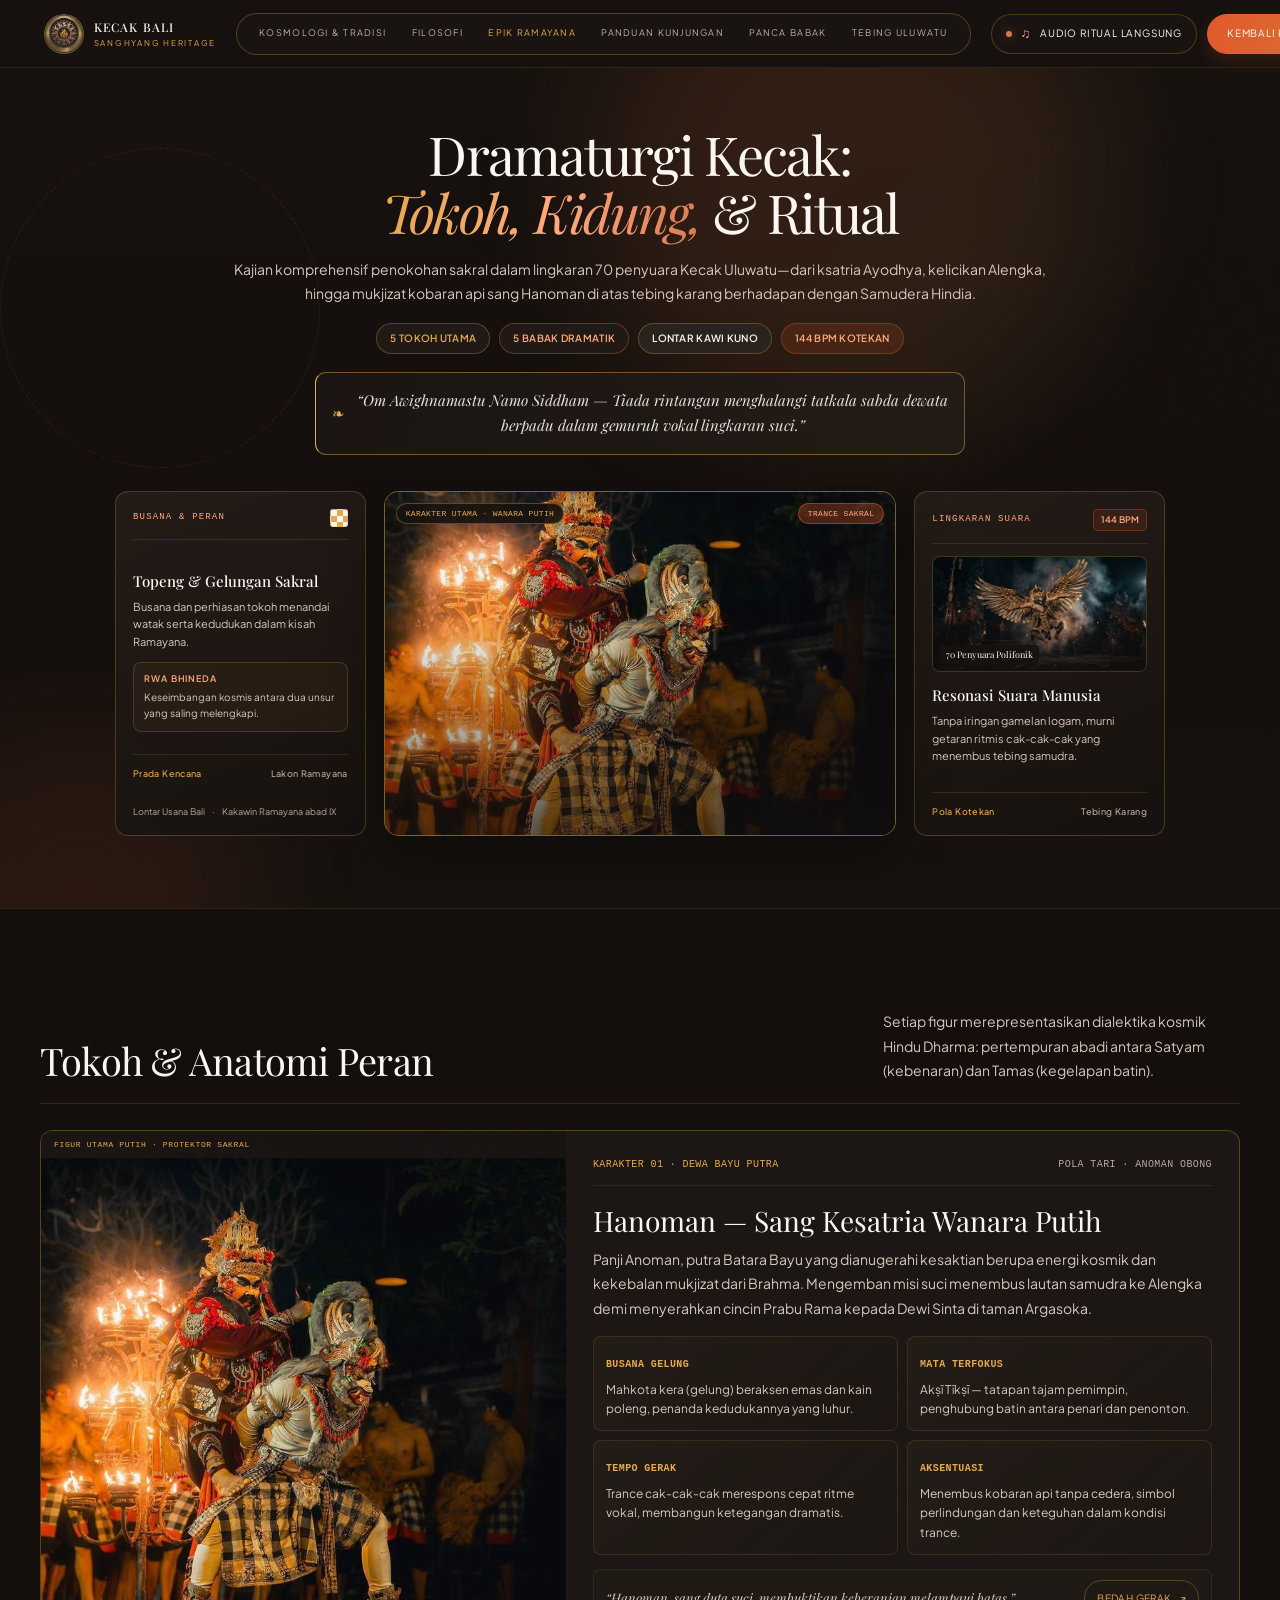
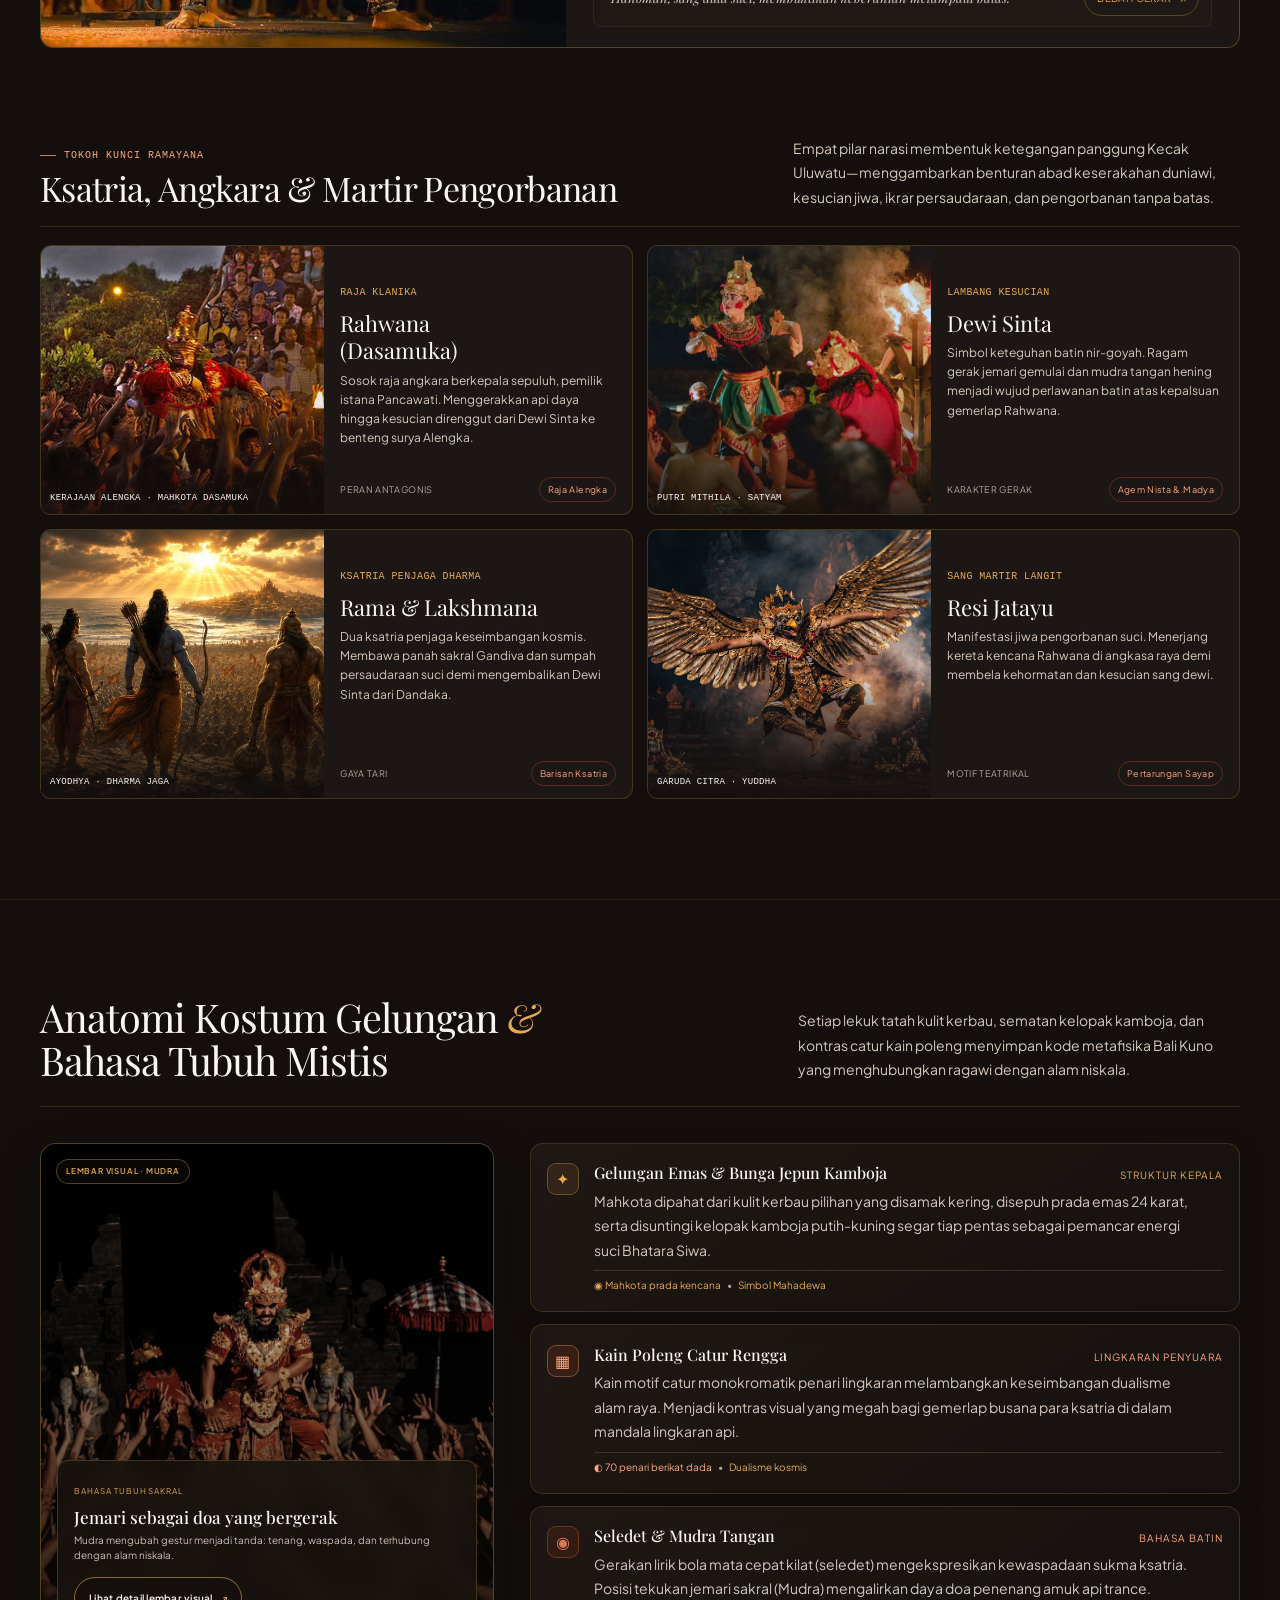
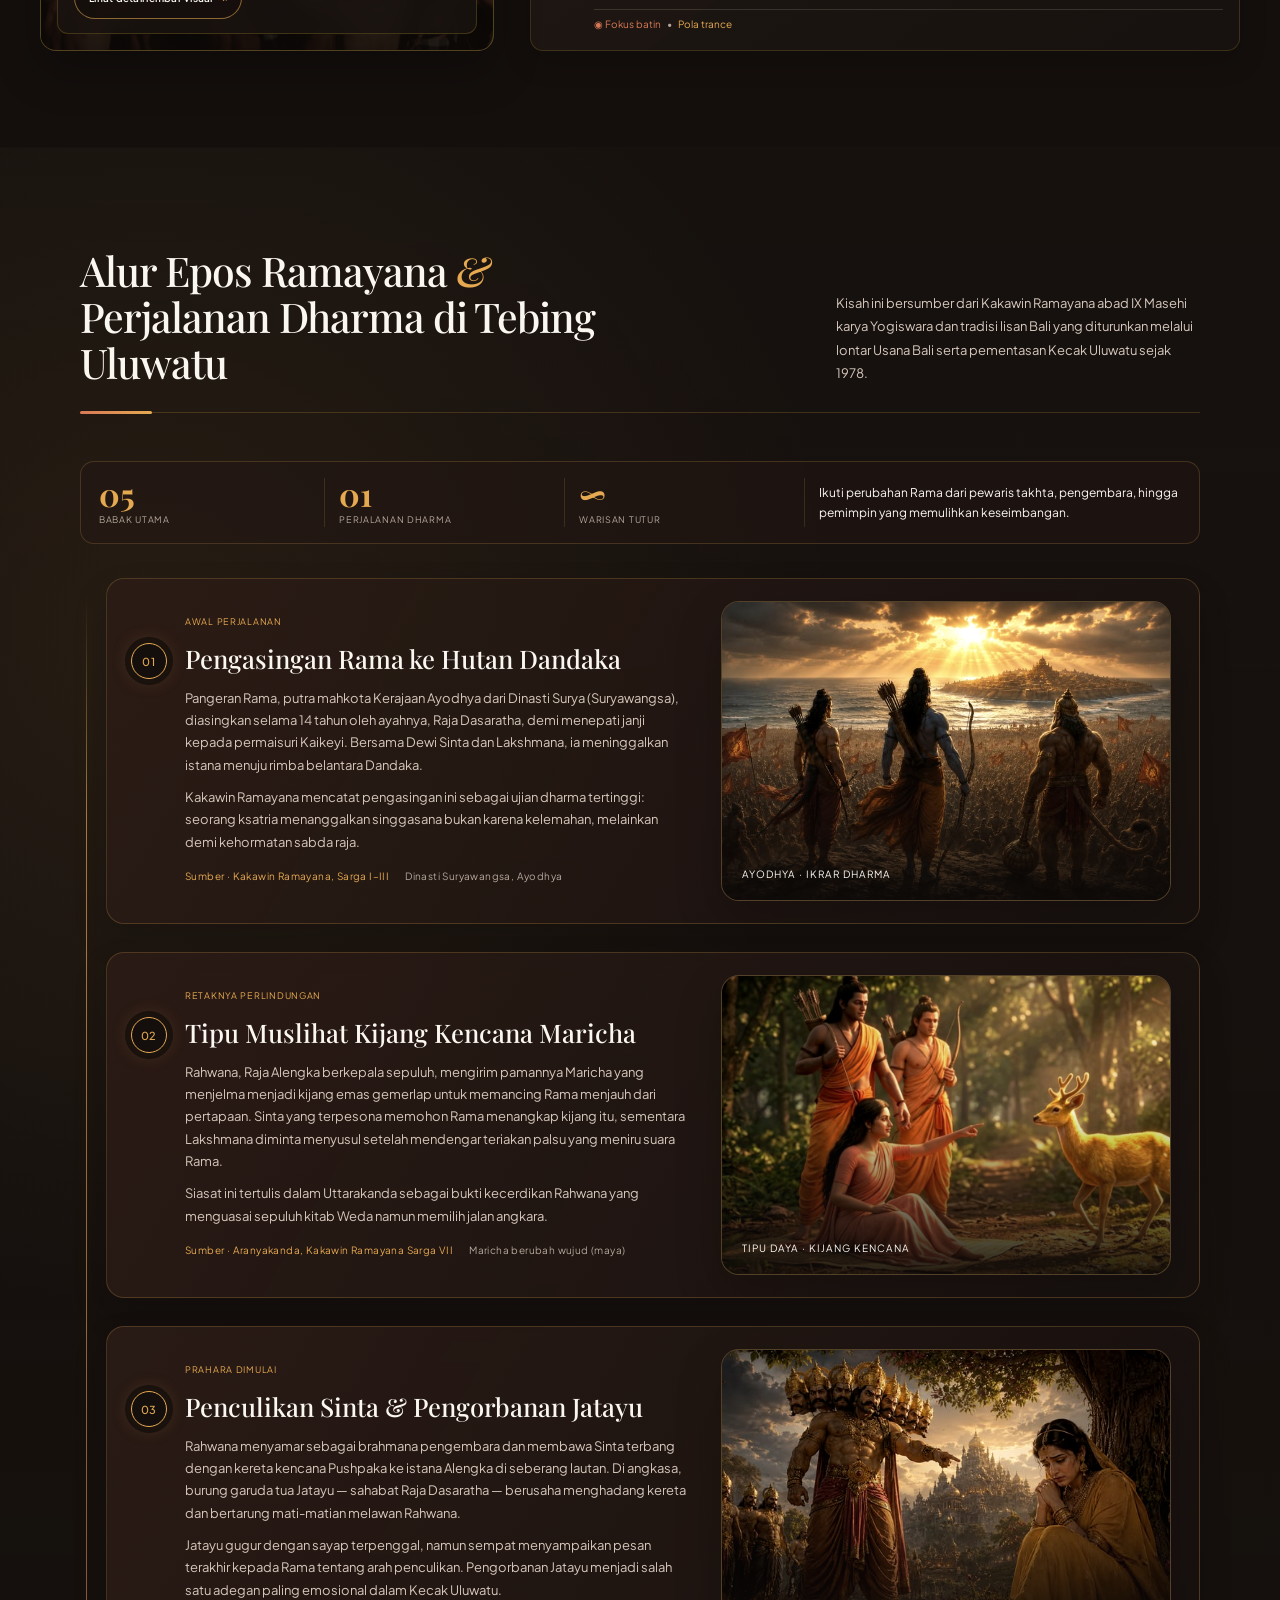
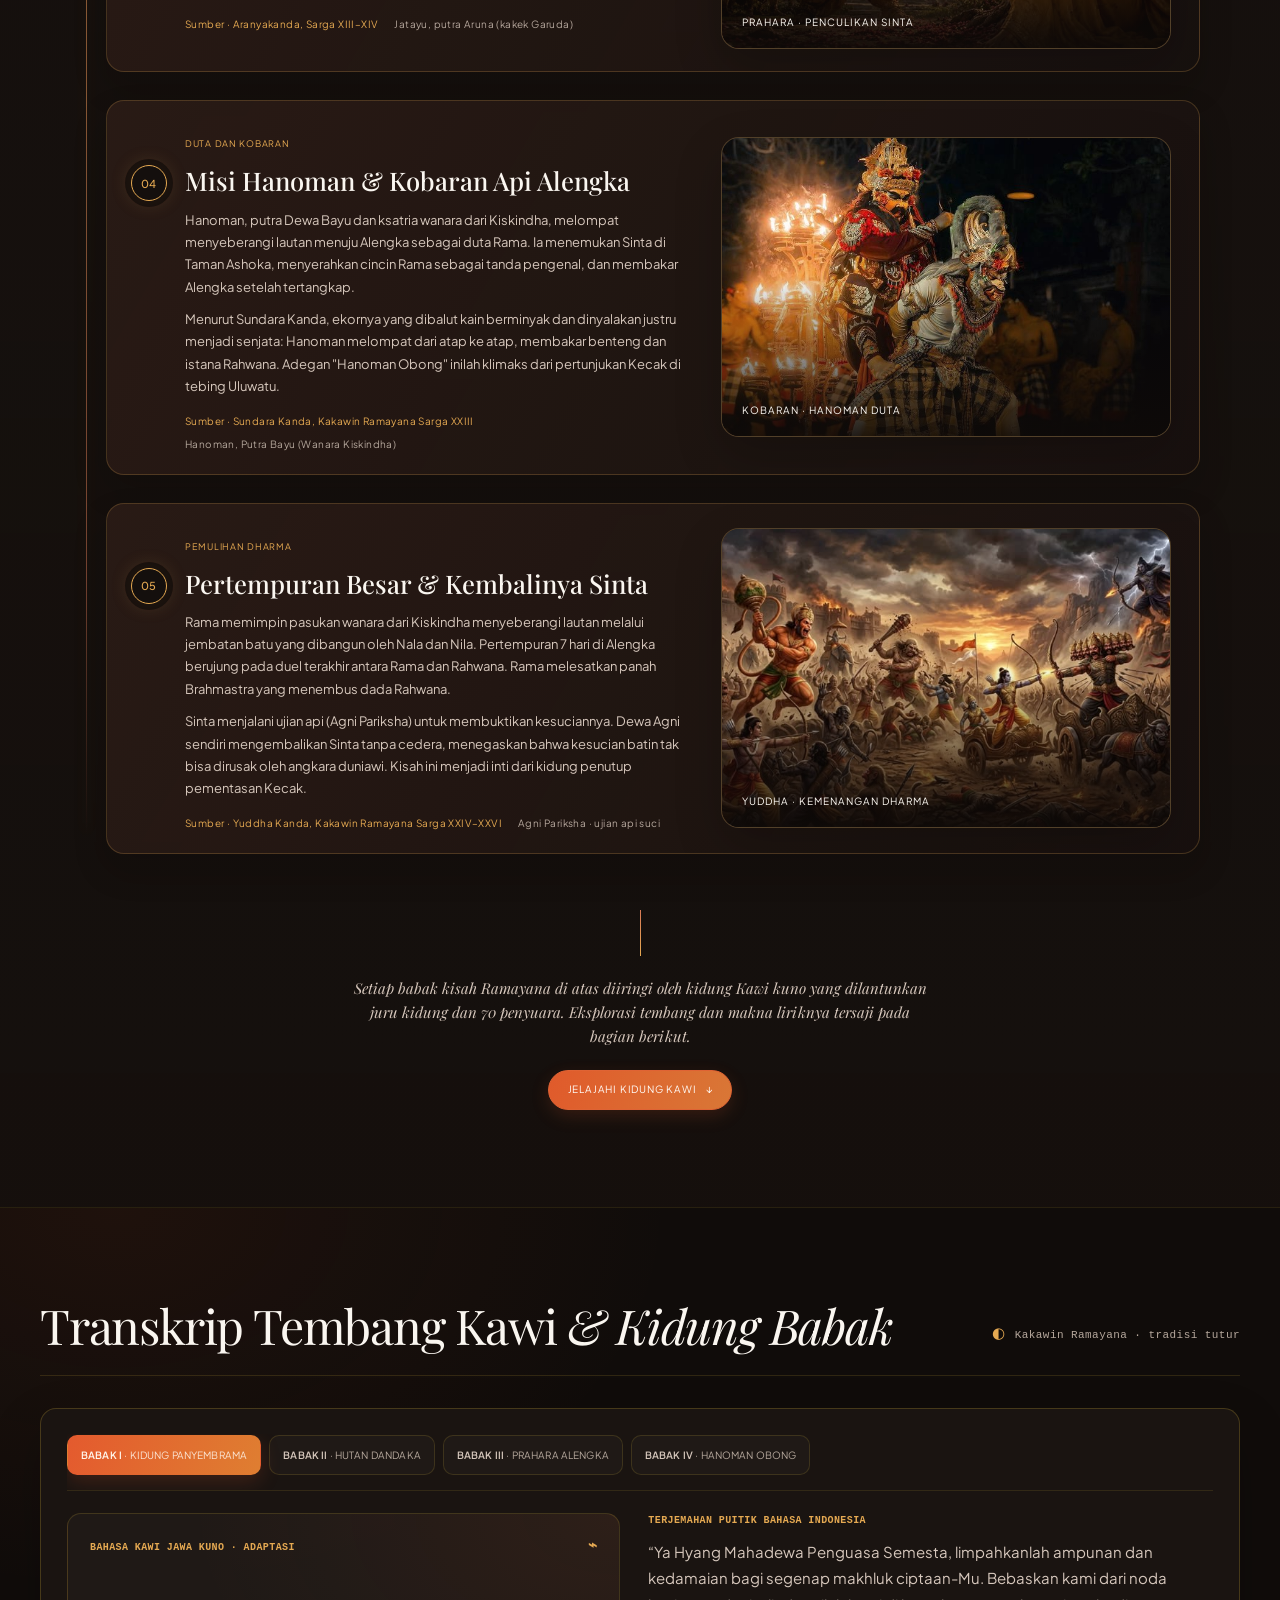
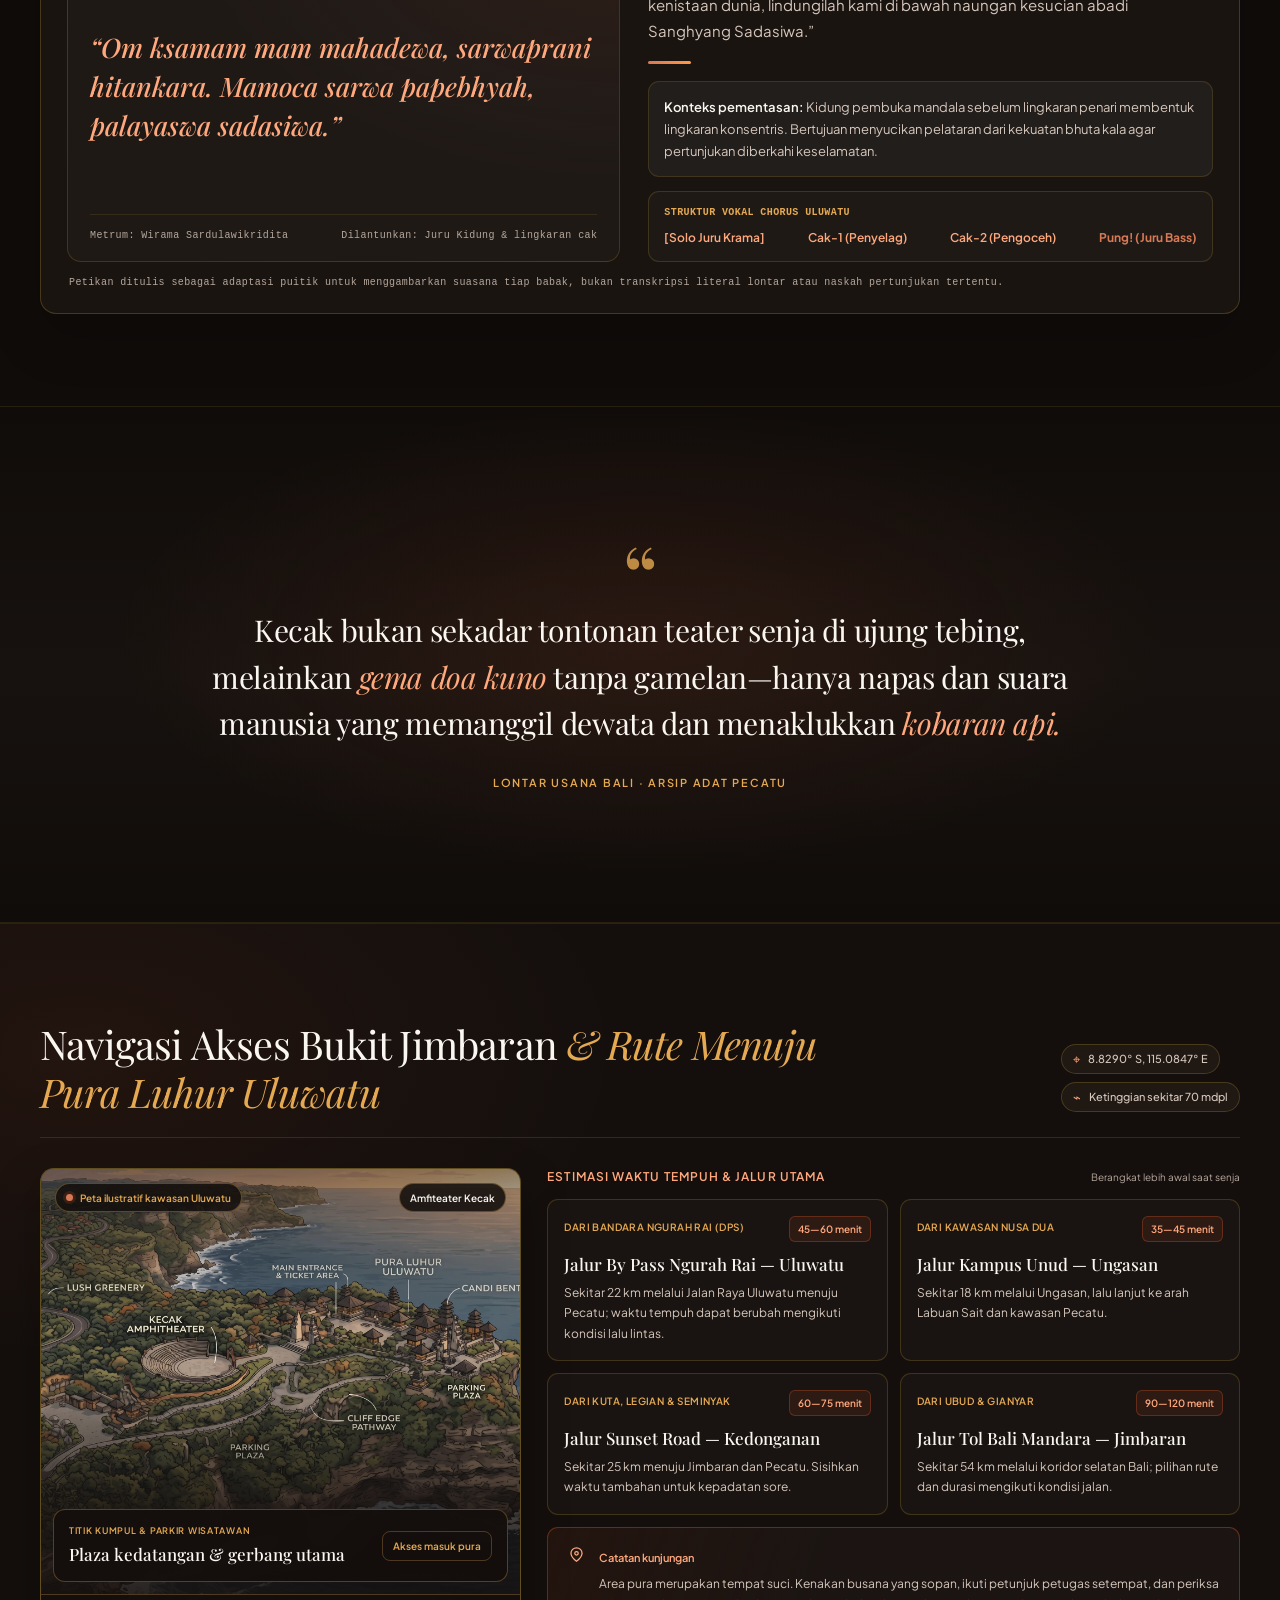
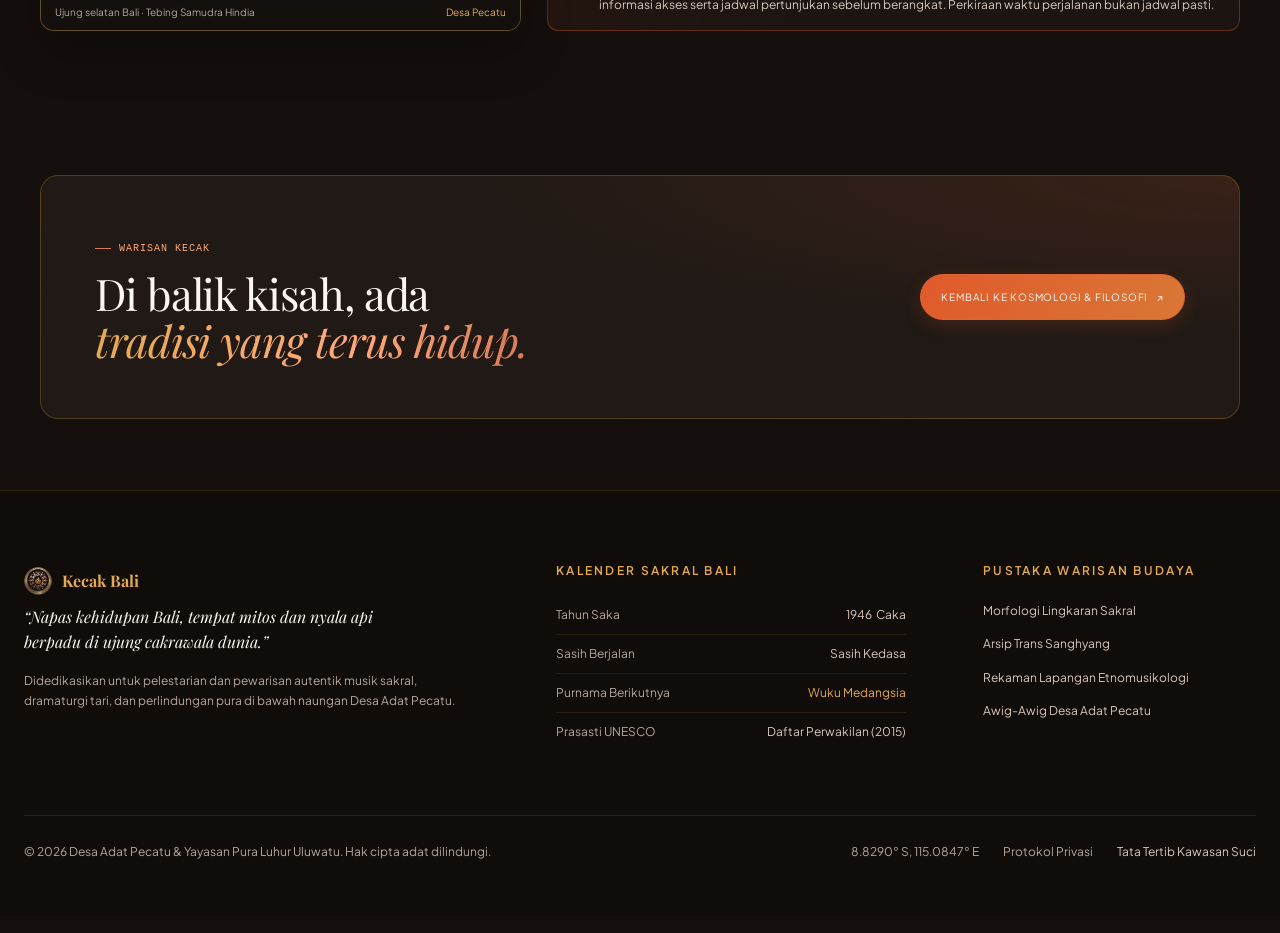
==== commit ae3027d1: "docs: add a new design" ====
--- a/dramaturgi.html
+++ b/dramaturgi.html
@@ -1,4 +1,4 @@
-<!doctype html>
+﻿<!doctype html>
 <html lang="id">
 
 <head>
@@ -43,6 +43,7 @@
             <a href="index.html#beranda">Kosmologi &amp; Tradisi</a>
             <a href="Filosofi.html">Filosofi</a>
             <a class="is-active" href="dramaturgi.html" aria-current="page">Epik Ramayana</a>
+            <a href="panduan.html">Panduan Kunjungan</a>
             <a href="index.html#panca-babak">Panca Babak</a>
             <a href="index.html#uluwatu">Tebing Uluwatu</a>
         </nav>
@@ -65,8 +66,10 @@
             <div class="dramaturgi-container">
 
                 <div class="dramaturgi-editorial-intro">
-                    <h1 id="dramaturgi-title">Seni Teatrikal:<br><em>Tokoh, Kidung Kawi,</em>&amp; Alur Ritual</h1>
-                    <p class="dramaturgi-intro">Kajian komprehensif penokohan sakral dalam lingkaran 70 penyuara Kecak Uluwatu—dari ksatria Ayodhya, kelicikan Alengka, hingga mukjizat kobaran api sang Hanoman di atas tebing karang berhadapan dengan Samudera Hindia.</p>
+                    <h1 id="dramaturgi-title">Dramaturgi Kecak:<br><em>Tokoh, Kidung,</em> &amp; Ritual</h1>
+                    <p class="dramaturgi-intro">Kajian komprehensif penokohan sakral dalam lingkaran 70 penyuara Kecak
+                        Uluwatu—dari ksatria Ayodhya, kelicikan Alengka, hingga mukjizat kobaran api sang Hanoman di
+                        atas tebing karang berhadapan dengan Samudera Hindia.</p>
                     <ul class="dramaturgi-badges" aria-label="Sorotan dramaturgi">
                         <li>5 tokoh utama</li>
                         <li>5 babak dramatik</li>
@@ -75,14 +78,15 @@
                     </ul>
                     <blockquote class="dramaturgi-verse">
                         <span aria-hidden="true">❧</span>
-                        <p>“Om Awighnamastu Namo Siddham — Tiada rintangan menghalangi tatkala sabda dewata berpadu dalam gemuruh vokal lingkaran suci.”</p>
+                        <p>“Om Awighnamastu Namo Siddham — Tiada rintangan menghalangi tatkala sabda dewata berpadu
+                            dalam gemuruh vokal lingkaran suci.”</p>
                     </blockquote>
                 </div>
 
                 <div class="dramaturgi-triptych">
                     <aside class="dramaturgi-editorial-card dramaturgi-editorial-sources">
                         <div class="dramaturgi-side-heading">
-                            <span class="dramaturgi-eyebrow">Semiotika peran</span>
+                            <span class="dramaturgi-eyebrow">Busana &amp; peran</span>
                             <span class="dramaturgi-poleng-mark" aria-hidden="true"></span>
                         </div>
                         <div class="dramaturgi-side-copy">
@@ -98,7 +102,8 @@
                             <span>Lakon Ramayana</span>
                         </div>
                         <div class="dramaturgi-editorial-sources-note">
-                            <span>Lontar Usana Bali</span><i aria-hidden="true">·</i><span>Kakawin Ramayana abad IX</span>
+                            <span>Lontar Usana Bali</span><i aria-hidden="true">·</i><span>Kakawin Ramayana abad
+                                IX</span>
                         </div>
                     </aside>
 
@@ -114,7 +119,7 @@
 
                     <article class="dramaturgi-editorial-card dramaturgi-editorial-mandala">
                         <div class="dramaturgi-side-heading">
-                            <span class="dramaturgi-eyebrow">Mandala suara</span>
+                            <span class="dramaturgi-eyebrow">Lingkaran suara</span>
                             <span class="dramaturgi-bpm">144 BPM</span>
                         </div>
                         <div class="dramaturgi-inset-image">
@@ -124,7 +129,8 @@
                         </div>
                         <div class="dramaturgi-inset-copy">
                             <strong>Resonasi Suara Manusia</strong>
-                            <span>Tanpa iringan gamelan logam, murni getaran ritmis cak-cak-cak yang menembus tebing samudra.</span>
+                            <span>Tanpa iringan gamelan logam, murni getaran ritmis cak-cak-cak yang menembus tebing
+                                samudra.</span>
                         </div>
                         <div class="dramaturgi-side-footer">
                             <span>Pola Kotekan</span>
@@ -135,14 +141,15 @@
             </div>
         </section>
 
-        <section class="dramaturgi-monograph-section" aria-labelledby="dramaturgi-monograph-title" data-reveal="fade-up">
+        <section class="dramaturgi-monograph-section" aria-labelledby="dramaturgi-monograph-title"
+            data-reveal="fade-up">
             <div class="dramaturgi-container">
                 <div class="dramaturgi-monograph-heading">
                     <div>
-                        <span class="dramaturgi-eyebrow"><i></i>Bagian I · Personifikasi dewata &amp; asura</span>
-                        <h2 id="dramaturgi-monograph-title">Bedah Karakter &amp; Anatomi Peran</h2>
-                    </div>
-                    <p>Setiap figur merepresentasikan dialektika kosmik Hindu Dharma: pertempuran abadi antara Satyam (kebenaran) dan Tamas (kegelapan batin).</p>
+                        <h2 id="dramaturgi-monograph-title">Tokoh &amp; Anatomi Peran</h2>
+                    </div>
+                    <p>Setiap figur merepresentasikan dialektika kosmik Hindu Dharma: pertempuran abadi antara Satyam
+                        (kebenaran) dan Tamas (kegelapan batin).</p>
                 </div>
 
                 <article class="dramaturgi-monograph panel">
@@ -157,12 +164,15 @@
                             <span>Pola tari · Anoman Obong</span>
                         </div>
                         <h3>Hanoman — Sang Kesatria Wanara Putih</h3>
-                        <p>Panji Anoman, putra Batara Bayu yang dianugerahi kesaktian berupa energi kosmik dan kekebalan mukjizat dari Brahma. Mengemban misi suci menembus lautan samudra ke Alengka demi menyerahkan cincin Prabu Rama kepada Dewi Sinta di taman Argasoka.</p>
+                        <p>Panji Anoman, putra Batara Bayu yang dianugerahi kesaktian berupa energi kosmik dan kekebalan
+                            mukjizat dari Brahma. Mengemban misi suci menembus lautan samudra ke Alengka demi
+                            menyerahkan cincin Prabu Rama kepada Dewi Sinta di taman Argasoka.</p>
 
                         <div class="dramaturgi-traits">
                             <article>
                                 <span>Busana Gelung</span>
-                                <p>Mahkota kera (gelung) beraksen emas dan kain poleng, penanda kedudukannya yang luhur.</p>
+                                <p>Mahkota kera (gelung) beraksen emas dan kain poleng, penanda kedudukannya yang luhur.
+                                </p>
                             </article>
                             <article>
                                 <span>Mata Terfokus</span>
@@ -174,23 +184,26 @@
                             </article>
                             <article>
                                 <span>Aksentuasi</span>
-                                <p>Menembus kobaran api tanpa cedera, simbol perlindungan dan keteguhan dalam kondisi trance.</p>
+                                <p>Menembus kobaran api tanpa cedera, simbol perlindungan dan keteguhan dalam kondisi
+                                    trance.</p>
                             </article>
                         </div>
 
                         <div class="dramaturgi-monograph-foot">
                             <p>“Hanoman, sang duta suci, membuktikan keberanian melampaui batas.”</p>
-                            <a class="dramaturgi-detail-link" href="#dramaturgi-acts">Bedah gerak <span aria-hidden="true">↗</span></a>
+                            <a class="dramaturgi-detail-link" href="#dramaturgi-acts">Bedah gerak <span
+                                    aria-hidden="true">↗</span></a>
                         </div>
                     </div>
                 </article>
 
                 <div class="dramaturgi-cast-heading">
                     <div>
-                        <span class="dramaturgi-eyebrow"><i></i>Tokoh kunci dramaturgi Ramayana</span>
+                        <span class="dramaturgi-eyebrow"><i></i>Tokoh kunci Ramayana</span>
                         <h3>Ksatria, Angkara &amp; Martir Pengorbanan</h3>
                     </div>
-                    <p>Empat pilar narasi membentuk ketegangan panggung Kecak Uluwatu—menggambarkan benturan abad keserakahan duniawi, kesucian jiwa, ikrar persaudaraan, dan pengorbanan tanpa batas.</p>
+                    <p>Empat pilar narasi membentuk ketegangan panggung Kecak Uluwatu—menggambarkan benturan abad
+                        keserakahan duniawi, kesucian jiwa, ikrar persaudaraan, dan pengorbanan tanpa batas.</p>
                 </div>
 
                 <div class="dramaturgi-cast-grid" aria-label="Tokoh kunci dalam epos Ramayana">
@@ -203,7 +216,8 @@
                         <div class="dramaturgi-cast-copy">
                             <span>Raja klanika</span>
                             <h4>Rahwana<br>(Dasamuka)</h4>
-                            <p>Sosok raja angkara berkepala sepuluh, pemilik istana Pancawati. Menggerakkan api daya hingga kesucian direnggut dari Dewi Sinta ke benteng surya Alengka.</p>
+                            <p>Sosok raja angkara berkepala sepuluh, pemilik istana Pancawati. Menggerakkan api daya
+                                hingga kesucian direnggut dari Dewi Sinta ke benteng surya Alengka.</p>
                             <div><small>Peran antagonis</small><strong>Raja Alengka</strong></div>
                         </div>
                     </article>
@@ -216,7 +230,8 @@
                         <div class="dramaturgi-cast-copy">
                             <span>Lambang kesucian</span>
                             <h4>Dewi Sinta</h4>
-                            <p>Simbol keteguhan batin nir-goyah. Ragam gerak jemari gemulai dan mudra tangan hening menjadi wujud perlawanan batin atas kepalsuan gemerlap Rahwana.</p>
+                            <p>Simbol keteguhan batin nir-goyah. Ragam gerak jemari gemulai dan mudra tangan hening
+                                menjadi wujud perlawanan batin atas kepalsuan gemerlap Rahwana.</p>
                             <div><small>Karakter gerak</small><strong>Agem Nista &amp; Madya</strong></div>
                         </div>
                     </article>
@@ -229,7 +244,8 @@
                         <div class="dramaturgi-cast-copy">
                             <span>Ksatria penjaga dharma</span>
                             <h4>Rama &amp; Lakshmana</h4>
-                            <p>Dua ksatria penjaga keseimbangan kosmis. Membawa panah sakral Gandiva dan sumpah persaudaraan suci demi mengembalikan Dewi Sinta dari Dandaka.</p>
+                            <p>Dua ksatria penjaga keseimbangan kosmis. Membawa panah sakral Gandiva dan sumpah
+                                persaudaraan suci demi mengembalikan Dewi Sinta dari Dandaka.</p>
                             <div><small>Gaya tari</small><strong>Barisan Ksatria</strong></div>
                         </div>
                     </article>
@@ -242,7 +258,8 @@
                         <div class="dramaturgi-cast-copy">
                             <span>Sang martir langit</span>
                             <h4>Resi Jatayu</h4>
-                            <p>Manifestasi jiwa pengorbanan suci. Menerjang kereta kencana Rahwana di angkasa raya demi membela kehormatan dan kesucian sang dewi.</p>
+                            <p>Manifestasi jiwa pengorbanan suci. Menerjang kereta kencana Rahwana di angkasa raya demi
+                                membela kehormatan dan kesucian sang dewi.</p>
                             <div><small>Motif teatrikal</small><strong>Pertarungan Sayap</strong></div>
                         </div>
                     </article>
@@ -254,49 +271,229 @@
             <div class="dramaturgi-container">
                 <div class="dramaturgi-costume-heading">
                     <div>
-                        <span class="dramaturgi-eyebrow"><i></i>Bagian II · Semiotika sakral</span>
-                        <h2 id="dramaturgi-costume-title">Anatomi Kostum Gelungan <em>&amp;</em><br>Bahasa Tubuh Mistis</h2>
-                    </div>
-                    <p>Setiap lekuk tatah kulit kerbau, sematan kelopak kamboja, dan kontras catur kain poleng menyimpan kode metafisika Bali Kuno yang menghubungkan ragawi dengan alam niskala.</p>
+                        <h2 id="dramaturgi-costume-title">Anatomi Kostum Gelungan <em>&amp;</em><br>Bahasa Tubuh Mistis
+                        </h2>
+                    </div>
+                    <p>Setiap lekuk tatah kulit kerbau, sematan kelopak kamboja, dan kontras catur kain poleng menyimpan
+                        kode metafisika Bali Kuno yang menghubungkan ragawi dengan alam niskala.</p>
                 </div>
 
                 <div class="dramaturgi-costume-layout">
                     <figure class="dramaturgi-costume-visual">
                         <img src="assets/pictures/Balinese-dancer-hands.png"
-                            alt="Tangan penari Bali membentuk mudra dalam busana tradisional" loading="lazy" width="768" height="1024">
+                            alt="Tangan penari Bali membentuk mudra dalam busana tradisional" loading="lazy" width="768"
+                            height="1024">
                         <div class="dramaturgi-costume-visual-overlay" aria-hidden="true"></div>
                         <span class="dramaturgi-costume-visual-label">Lembar visual · Mudra</span>
                         <figcaption>
                             <span>Bahasa tubuh sakral</span>
                             <strong>Jemari sebagai doa yang bergerak</strong>
-                            <p>Mudra mengubah gestur menjadi tanda: tenang, waspada, dan terhubung dengan alam niskala.</p>
+                            <p>Mudra mengubah gestur menjadi tanda: tenang, waspada, dan terhubung dengan alam niskala.
+                            </p>
+                            <button class="history-archive-open dramaturgi-costume-open" type="button" data-costume-open
+                                aria-haspopup="dialog" aria-controls="costume-viewer">Lihat detail lembar visual <span
+                                    aria-hidden="true">↗</span></button>
                         </figcaption>
                     </figure>
                     <div class="dramaturgi-costume-cards">
-                        <article class="dramaturgi-costume-card">
-                            <span class="dramaturgi-costume-icon" aria-hidden="true">
-                                <svg viewBox="0 0 24 24" fill="none">
-                                    <path d="M5 19h14M6 17l-2-8 5 3 3-7 3 7 5-3-2 8H6Z" />
-                                    <path d="M12 5V3m-5 8-1-3m12 3 1-3" />
-                                </svg>
-                            </span>
+                        <article class="dramaturgi-costume-card"><span class="dramaturgi-costume-icon"
+                                aria-hidden="true">✦</span>
                             <div class="dramaturgi-costume-copy">
                                 <div class="dramaturgi-costume-card-heading">
-                                    <h3>Gelungan Emas &amp; Bunga Jepun Kamboja</h3><span>Struktur kepala</span>
+                                    <h3>Gelungan Emas &amp; Bunga Jepun Kamboja</h3>
+                                    <span>Struktur kepala</span>
                                 </div>
-                                <p>Mahkota dipahat dari kulit kerbau pilihan, disepuh emas, serta disuntingi kelopak kamboja sebagai pemancar energi suci.</p>
-                                <div class="dramaturgi-costume-meta"><span>◉ Mahkota prada kencana</span><i>•</i><span>Simbol Mahadewa</span></div>
+                                <p>Mahkota dipahat dari kulit kerbau pilihan yang disamak kering, disepuh prada
+                                    emas 24 karat, serta disuntingi kelopak kamboja putih-kuning segar tiap
+                                    pentas sebagai pemancar energi suci Bhatara Siwa.</p>
+                                <div class="dramaturgi-costume-meta"><span>◉ Mahkota prada
+                                        kencana</span><i>•</i><span>Simbol Mahadewa</span></div>
                             </div>
                         </article>
-                        <article class="dramaturgi-costume-card">
-                            <span class="dramaturgi-costume-icon dramaturgi-costume-icon-poleng" aria-hidden="true"><svg viewBox="0 0 24 24" fill="none"><path d="M4 4h7v7H4zM13 4h7v7h-7zM4 13h7v7H4zM13 13h7v7h-7z" /></svg></span>
-                            <div class="dramaturgi-costume-copy"><div class="dramaturgi-costume-card-heading"><h3>Kain Poleng Catur Rengga</h3><span>Lingkaran penyuara</span></div><p>Kain motif catur melambangkan keseimbangan dualisme alam raya dan menjadi kontras bagi busana para ksatria.</p><div class="dramaturgi-costume-meta"><span>◐ 70 penari berikat dada</span><i>•</i><span>Dualisme kosmis</span></div></div>
+
+                        <article class="dramaturgi-costume-card"><span
+                                class="dramaturgi-costume-icon dramaturgi-costume-icon-poleng"
+                                aria-hidden="true">▦</span>
+                            <div class="dramaturgi-costume-copy">
+                                <div class="dramaturgi-costume-card-heading">
+                                    <h3>Kain Poleng Catur Rengga</h3><span>Lingkaran penyuara</span>
+                                </div>
+                                <p>Kain motif catur monokromatik penari lingkaran melambangkan keseimbangan
+                                    dualisme alam raya. Menjadi kontras visual yang megah bagi gemerlap busana
+                                    para ksatria di dalam mandala lingkaran api.</p>
+                                <div class="dramaturgi-costume-meta"><span>◐ 70 penari berikat
+                                        dada</span><i>•</i><span>Dualisme kosmis</span></div>
+                            </div>
                         </article>
-                        <article class="dramaturgi-costume-card">
-                            <span class="dramaturgi-costume-icon dramaturgi-costume-icon-gesture" aria-hidden="true"><svg viewBox="0 0 24 24" fill="none"><path d="M2.5 12s3.3-6 9.5-6 9.5 6 9.5 6-3.3 6-9.5 6-9.5-6-9.5-6Z" /><circle cx="12" cy="12" r="2.7" /></svg></span>
-                            <div class="dramaturgi-costume-copy"><div class="dramaturgi-costume-card-heading"><h3>Seledet &amp; Mudra Tangan</h3><span>Bahasa batin</span></div><p>Gerak mata dan tekukan jemari mengekspresikan kewaspadaan sukma serta daya doa penenang amuk api trance.</p><div class="dramaturgi-costume-meta"><span>◉ Fokus batin</span><i>•</i><span>Pola trance</span></div></div>
+
+                        <article class="dramaturgi-costume-card"><span
+                                class="dramaturgi-costume-icon dramaturgi-costume-icon-gesture"
+                                aria-hidden="true">◉</span>
+                            <div class="dramaturgi-costume-copy">
+                                <div class="dramaturgi-costume-card-heading">
+                                    <h3>Seledet &amp; Mudra Tangan</h3><span>Bahasa batin</span>
+                                </div>
+                                <p>Gerakan lirik bola mata cepat kilat (seledet) mengekspresikan kewaspadaan
+                                    sukma ksatria. Posisi tekukan jemari sakral (Mudra) mengalirkan daya doa
+                                    penenang amuk api trance.
+                                </p>
+                                <div class="dramaturgi-costume-meta"><span>◉ Fokus batin</span><i>•</i><span>Pola
+                                        trance</span></div>
+                            </div>
                         </article>
                     </div>
+                </div>
+                <dialog class="history-archive-viewer" id="costume-viewer" aria-labelledby="costume-viewer-title">
+                    <div class="history-archive-viewer-inner">
+                        <header class="history-archive-viewer-heading">
+                            <div><span>Detail objek · Semiotika sakral</span>
+                                <h3 id="costume-viewer-title">Jemari sebagai doa yang bergerak</h3>
+                            </div><button class="history-archive-viewer-close" type="button" data-costume-close
+                                aria-label="Tutup detail lembar visual">×</button>
+                        </header>
+                        <div class="history-archive-viewer-content">
+                            <figure class="history-archive-viewer-figure"><img
+                                    src="assets/pictures/Balinese-dancer-hands.png"
+                                    alt="Detail mudra tangan penari Bali"></figure>
+                            <div class="history-archive-viewer-notes"><span class="history-archive-viewer-kicker">Lembar
+                                    visual · Bahasa tubuh</span>
+                                <h4>Gestur sebagai bahasa batin</h4>
+                                <p>Mudra mengubah gerak jemari menjadi tanda yang menyatukan fokus, doa, dan kesiapan
+                                    penari sebelum memasuki energi pertunjukan. Setiap tekukan jari membawa maksud:
+                                    menenangkan napas, mengarahkan pandangan, dan menjaga konsentrasi penari saat ritme
+                                    cak mulai membentuk lingkaran sakral.</p>
+                                <dl>
+                                    <div>
+                                        <dt>Makna utama</dt>
+                                        <dd>Doa, fokus, dan keseimbangan batin.</dd>
+                                    </div>
+                                    <div>
+                                        <dt>Konteks pementasan</dt>
+                                        <dd>Digunakan untuk memperkuat ekspresi tokoh serta transisi menuju suasana
+                                            trance.</dd>
+                                    </div>
+                                    <div>
+                                        <dt>Relasi dengan kostum</dt>
+                                        <dd>Gerak tangan melengkapi gelungan, kain poleng, dan tata busana sebagai satu
+                                            bahasa visual.</dd>
+                                    </div>
+                                </dl>
+                            </div>
+                        </div>
+                    </div>
+                </dialog>
+            </div>
+        </section>
+
+        <section class="dramaturgi-ramayana-section" aria-labelledby="dramaturgi-ramayana-title" data-reveal="fade-up">
+            <div class="dramaturgi-container">
+                <div class="dramaturgi-ramayana-heading">
+                    <div>
+                        <h2 id="dramaturgi-ramayana-title">Alur Epos Ramayana <em>&amp;</em><br>Perjalanan Dharma di Tebing Uluwatu</h2>
+                    </div>
+                    <p>Kisah ini bersumber dari Kakawin Ramayana abad IX Masehi karya Yogiswara dan tradisi lisan Bali yang diturunkan melalui lontar Usana Bali serta pementasan Kecak Uluwatu sejak 1978.</p>
+                </div>
+
+                <div class="dramaturgi-ramayana-overview" aria-label="Ringkasan alur Ramayana">
+                    <div><strong>05</strong><span>babak utama</span></div>
+                    <div><strong>01</strong><span>perjalanan dharma</span></div>
+                    <div><strong>∞</strong><span>warisan tutur</span></div>
+                    <p>Ikuti perubahan Rama dari pewaris takhta, pengembara, hingga pemimpin yang memulihkan keseimbangan.</p>
+                </div>
+
+                <div class="dramaturgi-ramayana-timeline" aria-label="Kronologi epos Ramayana dalam Kecak">
+                    <div class="dramaturgi-ramayana-connector" aria-hidden="true"></div>
+
+                    <article class="dramaturgi-ramayana-chapter">
+                        <figure class="dramaturgi-ramayana-visual">
+                            <img src="assets/pictures/Rama&Lakshmana.jpg" alt="Rama dan Lakshmana menempuh perjalanan menuju hutan Dandaka" loading="lazy" decoding="async">
+                            <figcaption>Ayodhya · Ikrar Dharma</figcaption>
+                        </figure>
+                        <div class="dramaturgi-ramayana-copy">
+                            <span class="dramaturgi-ramayana-number" aria-hidden="true">01</span>
+                            <span class="dramaturgi-ramayana-phase">Awal perjalanan</span>
+                            <div>
+                                <h3>Pengasingan Rama ke Hutan Dandaka</h3>
+                                <p>Pangeran Rama, putra mahkota Kerajaan Ayodhya dari Dinasti Surya (Suryawangsa), diasingkan selama 14 tahun oleh ayahnya, Raja Dasaratha, demi menepati janji kepada permaisuri Kaikeyi. Bersama Dewi Sinta dan Lakshmana, ia meninggalkan istana menuju rimba belantara Dandaka.</p>
+                                <p>Kakawin Ramayana mencatat pengasingan ini sebagai ujian dharma tertinggi: seorang ksatria menanggalkan singgasana bukan karena kelemahan, melainkan demi kehormatan sabda raja.</p>
+                                <div class="dramaturgi-ramayana-meta"><span>Sumber · Kakawin Ramayana, Sarga I–III</span><span>Dinasti Suryawangsa, Ayodhya</span></div>
+                            </div>
+                        </div>
+                    </article>
+
+                    <article class="dramaturgi-ramayana-chapter dramaturgi-ramayana-chapter--reverse">
+                        <figure class="dramaturgi-ramayana-visual">
+                            <img src="assets/pictures/kijang-kencana.jpg" alt="Adegan kijang kencana emas dalam pertunjukan Kecak" loading="lazy" decoding="async">
+                            <figcaption>Tipu Daya · Kijang Kencana</figcaption>
+                        </figure>
+                        <div class="dramaturgi-ramayana-copy">
+                            <span class="dramaturgi-ramayana-number" aria-hidden="true">02</span>
+                            <span class="dramaturgi-ramayana-phase">Retaknya perlindungan</span>
+                            <div>
+                                <h3>Tipu Muslihat Kijang Kencana Maricha</h3>
+                                <p>Rahwana, Raja Alengka berkepala sepuluh, mengirim pamannya Maricha yang menjelma menjadi kijang emas gemerlap untuk memancing Rama menjauh dari pertapaan. Sinta yang terpesona memohon Rama menangkap kijang itu, sementara Lakshmana diminta menyusul setelah mendengar teriakan palsu yang meniru suara Rama.</p>
+                                <p>Siasat ini tertulis dalam Uttarakanda sebagai bukti kecerdikan Rahwana yang menguasai sepuluh kitab Weda namun memilih jalan angkara.</p>
+                                <div class="dramaturgi-ramayana-meta"><span>Sumber · Aranyakanda, Kakawin Ramayana Sarga VII</span><span>Maricha berubah wujud (maya)</span></div>
+                            </div>
+                        </div>
+                    </article>
+
+                    <article class="dramaturgi-ramayana-chapter">
+                        <figure class="dramaturgi-ramayana-visual">
+                            <img src="assets/pictures/penculikan-sita.jpg" alt="Adegan penculikan Dewi Sinta oleh Rahwana" loading="lazy" decoding="async">
+                            <figcaption>Prahara · Penculikan Sinta</figcaption>
+                        </figure>
+                        <div class="dramaturgi-ramayana-copy">
+                            <span class="dramaturgi-ramayana-number" aria-hidden="true">03</span>
+                            <span class="dramaturgi-ramayana-phase">Prahara dimulai</span>
+                            <div>
+                                <h3>Penculikan Sinta &amp; Pengorbanan Jatayu</h3>
+                                <p>Rahwana menyamar sebagai brahmana pengembara dan membawa Sinta terbang dengan kereta kencana Pushpaka ke istana Alengka di seberang lautan. Di angkasa, burung garuda tua Jatayu — sahabat Raja Dasaratha — berusaha menghadang kereta dan bertarung mati-matian melawan Rahwana.</p>
+                                <p>Jatayu gugur dengan sayap terpenggal, namun sempat menyampaikan pesan terakhir kepada Rama tentang arah penculikan. Pengorbanan Jatayu menjadi salah satu adegan paling emosional dalam Kecak Uluwatu.</p>
+                                <div class="dramaturgi-ramayana-meta"><span>Sumber · Aranyakanda, Sarga XIII–XIV</span><span>Jatayu, putra Aruna (kakek Garuda)</span></div>
+                            </div>
+                        </div>
+                    </article>
+
+                    <article class="dramaturgi-ramayana-chapter dramaturgi-ramayana-chapter--reverse">
+                        <figure class="dramaturgi-ramayana-visual">
+                            <img src="assets/pictures/kosmologi-hanoman.jpeg" alt="Hanoman dalam busana putih di tengah kobaran api pertunjukan Kecak Uluwatu" loading="lazy" decoding="async">
+                            <figcaption>Kobaran · Hanoman Duta</figcaption>
+                        </figure>
+                        <div class="dramaturgi-ramayana-copy">
+                            <span class="dramaturgi-ramayana-number" aria-hidden="true">04</span>
+                            <span class="dramaturgi-ramayana-phase">Duta dan kobaran</span>
+                            <div>
+                                <h3>Misi Hanoman &amp; Kobaran Api Alengka</h3>
+                                <p>Hanoman, putra Dewa Bayu dan ksatria wanara dari Kiskindha, melompat menyeberangi lautan menuju Alengka sebagai duta Rama. Ia menemukan Sinta di Taman Ashoka, menyerahkan cincin Rama sebagai tanda pengenal, dan membakar Alengka setelah tertangkap.</p>
+                                <p>Menurut Sundara Kanda, ekornya yang dibalut kain berminyak dan dinyalakan justru menjadi senjata: Hanoman melompat dari atap ke atap, membakar benteng dan istana Rahwana. Adegan "Hanoman Obong" inilah klimaks dari pertunjukan Kecak di tebing Uluwatu.</p>
+                                <div class="dramaturgi-ramayana-meta"><span>Sumber · Sundara Kanda, Kakawin Ramayana Sarga XXIII</span><span>Hanoman, Putra Bayu (Wanara Kiskindha)</span></div>
+                            </div>
+                        </div>
+                    </article>
+
+                    <article class="dramaturgi-ramayana-chapter">
+                        <figure class="dramaturgi-ramayana-visual">
+                            <img src="assets/pictures/klimaks.jpg" alt="Adegan pertempuran klimaks Ramayana dalam pertunjukan Kecak" loading="lazy" decoding="async">
+                            <figcaption>Yuddha · Kemenangan Dharma</figcaption>
+                        </figure>
+                        <div class="dramaturgi-ramayana-copy">
+                            <span class="dramaturgi-ramayana-number" aria-hidden="true">05</span>
+                            <span class="dramaturgi-ramayana-phase">Pemulihan dharma</span>
+                            <div>
+                                <h3>Pertempuran Besar &amp; Kembalinya Sinta</h3>
+                                <p>Rama memimpin pasukan wanara dari Kiskindha menyeberangi lautan melalui jembatan batu yang dibangun oleh Nala dan Nila. Pertempuran 7 hari di Alengka berujung pada duel terakhir antara Rama dan Rahwana. Rama melesatkan panah Brahmastra yang menembus dada Rahwana.</p>
+                                <p>Sinta menjalani ujian api (Agni Pariksha) untuk membuktikan kesuciannya. Dewa Agni sendiri mengembalikan Sinta tanpa cedera, menegaskan bahwa kesucian batin tak bisa dirusak oleh angkara duniawi. Kisah ini menjadi inti dari kidung penutup pementasan Kecak.</p>
+                                <div class="dramaturgi-ramayana-meta"><span>Sumber · Yuddha Kanda, Kakawin Ramayana Sarga XXIV–XXVI</span><span>Agni Pariksha · ujian api suci</span></div>
+                            </div>
+                        </div>
+                    </article>
+                </div>
+
+                <div class="dramaturgi-ramayana-bridge" aria-label="Penghubung ke kidung Kawi">
+                    <span class="dramaturgi-ramayana-bridge-line" aria-hidden="true"></span>
+                    <p>Setiap babak kisah Ramayana di atas diiringi oleh kidung Kawi kuno yang dilantunkan juru kidung dan 70 penyuara. Eksplorasi tembang dan makna liriknya tersaji pada bagian berikut.</p>
+                    <a class="button button-primary" href="#dramaturgi-kawi-title">Jelajahi kidung Kawi <span aria-hidden="true">↓</span></a>
                 </div>
             </div>
         </section>
@@ -305,10 +502,10 @@
             <div class="dramaturgi-container">
                 <div class="dramaturgi-kawi-heading">
                     <div>
-                        <span class="dramaturgi-eyebrow"><i></i>Bagian III · Sastra lisan &amp; kidung</span>
                         <h2 id="dramaturgi-kawi-title">Transkrip Tembang Kawi <em>&amp; Kidung Babak</em></h2>
                     </div>
-                    <span class="dramaturgi-kawi-source"><span aria-hidden="true">◐</span> Kakawin Ramayana · tradisi tutur</span>
+                    <span class="dramaturgi-kawi-source"><span aria-hidden="true">◐</span> Kakawin Ramayana · tradisi
+                        tutur</span>
                 </div>
 
                 <article class="dramaturgi-kawi-archive panel" aria-label="Arsip kidung setiap babak">
@@ -334,8 +531,10 @@
                     <div class="dramaturgi-kawi-content" id="kawi-panel" role="tabpanel" aria-labelledby="kawi-tab-0"
                         tabindex="0">
                         <blockquote class="dramaturgi-kawi-verse">
-                            <div class="dramaturgi-kawi-label"><span data-kawi-verse-label>Bahasa Kawi Jawa Kuno · adaptasi</span><span aria-hidden="true">⌁</span></div>
-                            <p data-kawi-verse>“Om ksamam mam mahadewa, sarwaprani hitankara. Mamoca sarwa papebhyah, palayaswa sadasiwa.”</p>
+                            <div class="dramaturgi-kawi-label"><span data-kawi-verse-label>Bahasa Kawi Jawa Kuno ·
+                                    adaptasi</span><span aria-hidden="true">⌁</span></div>
+                            <p data-kawi-verse>“Om ksamam mam mahadewa, sarwaprani hitankara. Mamoca sarwa papebhyah,
+                                palayaswa sadasiwa.”</p>
                             <div class="dramaturgi-kawi-verse-meta">
                                 <span data-kawi-meter>Metrum: Wirama Sardulawikridita</span>
                                 <span data-kawi-singer>Dilantunkan: Juru Kidung &amp; lingkaran cak</span>
@@ -344,18 +543,26 @@
 
                         <div class="dramaturgi-kawi-translation">
                             <span class="dramaturgi-kawi-label">Terjemahan puitik bahasa Indonesia</span>
-                            <p data-kawi-translation>“Ya Hyang Mahadewa Penguasa Semesta, limpahkanlah ampunan dan kedamaian bagi segenap makhluk ciptaan-Mu. Bebaskan kami dari noda kenistaan dunia, lindungilah kami di bawah naungan kesucian abadi Sanghyang Sadasiwa.”</p>
+                            <p data-kawi-translation>“Ya Hyang Mahadewa Penguasa Semesta, limpahkanlah ampunan dan
+                                kedamaian bagi segenap makhluk ciptaan-Mu. Bebaskan kami dari noda kenistaan dunia,
+                                lindungilah kami di bawah naungan kesucian abadi Sanghyang Sadasiwa.”</p>
                             <span class="dramaturgi-kawi-divider" aria-hidden="true"></span>
                             <div class="dramaturgi-kawi-context">
-                                <p><strong>Konteks pementasan:</strong> <span data-kawi-context>Kidung pembuka mandala sebelum lingkaran penari membentuk lingkaran konsentris. Bertujuan menyucikan pelataran dari kekuatan bhuta kala agar pertunjukan diberkahi keselamatan.</span></p>
+                                <p><strong>Konteks pementasan:</strong> <span data-kawi-context>Kidung pembuka mandala
+                                        sebelum lingkaran penari membentuk lingkaran konsentris. Bertujuan menyucikan
+                                        pelataran dari kekuatan bhuta kala agar pertunjukan diberkahi
+                                        keselamatan.</span></p>
                             </div>
                             <div class="dramaturgi-kawi-vocals">
                                 <span class="dramaturgi-kawi-label">Struktur vokal chorus Uluwatu</span>
-                                <div data-kawi-vocals><span>[Solo Juru Krama]</span><span>Cak-1 (Penyelag)</span><span>Cak-2 (Pengoceh)</span><strong>Pung! (Juru Bass)</strong></div>
-                            </div>
-                        </div>
-                    </div>
-                    <p class="dramaturgi-kawi-note">Petikan ditulis sebagai adaptasi puitik untuk menggambarkan suasana tiap babak, bukan transkripsi literal lontar atau naskah pertunjukan tertentu.</p>
+                                <div data-kawi-vocals><span>[Solo Juru Krama]</span><span>Cak-1
+                                        (Penyelag)</span><span>Cak-2 (Pengoceh)</span><strong>Pung! (Juru Bass)</strong>
+                                </div>
+                            </div>
+                        </div>
+                    </div>
+                    <p class="dramaturgi-kawi-note">Petikan ditulis sebagai adaptasi puitik untuk menggambarkan suasana
+                        tiap babak, bukan transkripsi literal lontar atau naskah pertunjukan tertentu.</p>
                 </article>
             </div>
         </section>
@@ -377,8 +584,8 @@
             <div class="dramaturgi-container">
                 <div class="dramaturgi-access-heading">
                     <div>
-                        <span class="dramaturgi-eyebrow"><i></i>Bagian IV · Geografi &amp; aksesibilitas</span>
-                        <h2 id="dramaturgi-access-title">Navigasi Akses Bukit Jimbaran <em>&amp; Rute Menuju Pura Luhur Uluwatu</em></h2>
+                        <h2 id="dramaturgi-access-title">Navigasi Akses Bukit Jimbaran <em>&amp; Rute Menuju Pura Luhur
+                                Uluwatu</em></h2>
                     </div>
                     <div class="dramaturgi-access-coordinates" aria-label="Koordinat dan ketinggian">
                         <span><i aria-hidden="true">⌖</i> 8.8290° S, 115.0847° E</span>
@@ -420,7 +627,8 @@
                                     <span>45—60 menit</span>
                                 </div>
                                 <h4>Jalur By Pass Ngurah Rai — Uluwatu</h4>
-                                <p>Sekitar 22 km melalui Jalan Raya Uluwatu menuju Pecatu; waktu tempuh dapat berubah mengikuti kondisi lalu lintas.</p>
+                                <p>Sekitar 22 km melalui Jalan Raya Uluwatu menuju Pecatu; waktu tempuh dapat berubah
+                                    mengikuti kondisi lalu lintas.</p>
                             </article>
 
                             <article class="dramaturgi-route-card">
@@ -429,7 +637,8 @@
                                     <span>35—45 menit</span>
                                 </div>
                                 <h4>Jalur Kampus Unud — Ungasan</h4>
-                                <p>Sekitar 18 km melalui Ungasan, lalu lanjut ke arah Labuan Sait dan kawasan Pecatu.</p>
+                                <p>Sekitar 18 km melalui Ungasan, lalu lanjut ke arah Labuan Sait dan kawasan Pecatu.
+                                </p>
                             </article>
 
                             <article class="dramaturgi-route-card">
@@ -438,7 +647,8 @@
                                     <span>60—75 menit</span>
                                 </div>
                                 <h4>Jalur Sunset Road — Kedonganan</h4>
-                                <p>Sekitar 25 km menuju Jimbaran dan Pecatu. Sisihkan waktu tambahan untuk kepadatan sore.</p>
+                                <p>Sekitar 25 km menuju Jimbaran dan Pecatu. Sisihkan waktu tambahan untuk kepadatan
+                                    sore.</p>
                             </article>
 
                             <article class="dramaturgi-route-card">
@@ -447,7 +657,8 @@
                                     <span>90—120 menit</span>
                                 </div>
                                 <h4>Jalur Tol Bali Mandara — Jimbaran</h4>
-                                <p>Sekitar 54 km melalui koridor selatan Bali; pilihan rute dan durasi mengikuti kondisi jalan.</p>
+                                <p>Sekitar 54 km melalui koridor selatan Bali; pilihan rute dan durasi mengikuti kondisi
+                                    jalan.</p>
                             </article>
                         </div>
 
@@ -460,7 +671,9 @@
                             </span>
                             <div>
                                 <strong>Catatan kunjungan</strong>
-                                <p>Area pura merupakan tempat suci. Kenakan busana yang sopan, ikuti petunjuk petugas setempat, dan periksa informasi akses serta jadwal pertunjukan sebelum berangkat. Perkiraan waktu perjalanan bukan jadwal pasti.</p>
+                                <p>Area pura merupakan tempat suci. Kenakan busana yang sopan, ikuti petunjuk petugas
+                                    setempat, dan periksa informasi akses serta jadwal pertunjukan sebelum berangkat.
+                                    Perkiraan waktu perjalanan bukan jadwal pasti.</p>
                             </div>
                         </aside>
                     </div>
@@ -468,13 +681,15 @@
             </div>
         </section>
 
-        <section class="dramaturgi-next-section" aria-label="Jelajahi kisah Tari Kecak lebih lanjut" data-reveal="fade-up">
+        <section class="dramaturgi-next-section" aria-label="Jelajahi kisah Tari Kecak lebih lanjut"
+            data-reveal="fade-up">
             <div class="dramaturgi-container dramaturgi-next-card">
                 <div>
-                    <span class="dramaturgi-eyebrow"><i></i>Jelajahi lebih jauh</span>
+                    <span class="dramaturgi-eyebrow"><i></i>Warisan Kecak</span>
                     <h2>Di balik kisah, ada<br><em>tradisi yang terus hidup.</em></h2>
                 </div>
-                <a class="button button-primary" href="index.html#filosofi">Kembali ke kosmologi &amp; filosofi <span aria-hidden="true">↗</span></a>
+                <a class="button button-primary" href="index.html#filosofi">Kembali ke kosmologi &amp; filosofi <span
+                        aria-hidden="true">↗</span></a>
             </div>
         </section>
     </main>
--- a/style.css
+++ b/style.css
@@ -150,6 +150,7 @@
 
 .custom-cursor {
     position: fixed;
+    z-index: 1002;
     z-index: 1000;
     top: 0;
     left: 0;
@@ -4553,6 +4554,49 @@
     }
 }
 
+.dramaturgi-costume-open {
+    display: inline-flex;
+    margin-top: 12px;
+    font-size: 10px;
+}
+
+.dramaturgi-costume-gallery {
+    display: grid;
+    grid-template-columns: 1.25fr 1fr 1fr;
+    gap: 14px;
+    margin-top: 34px;
+}
+
+.dramaturgi-costume-photo {
+    position: relative;
+    min-height: 360px;
+    overflow: hidden;
+    padding: 0;
+    border: 1px solid rgba(235, 188, 126, .2);
+    border-radius: 20px;
+    background: #211613;
+    color: var(--cream);
+    text-align: left;
+    cursor: pointer;
+    isolation: isolate;
+}
+
+.dramaturgi-costume-photo img { width: 100%; height: 100%; object-fit: cover; transition: transform .35s ease, filter .35s ease; }
+.dramaturgi-costume-photo::after { position: absolute; inset: 35% 0 0; z-index: 0; background: linear-gradient(transparent, rgba(15, 10, 8, .9)); content: ""; }
+.dramaturgi-costume-photo span { position: absolute; right: 22px; bottom: 20px; left: 22px; z-index: 1; }
+.dramaturgi-costume-photo small, .dramaturgi-costume-photo strong, .dramaturgi-costume-photo em { display: block; }
+.dramaturgi-costume-photo small { color: var(--gold); font-size: 10px; letter-spacing: .1em; text-transform: uppercase; }
+.dramaturgi-costume-photo strong { margin: 8px 0 12px; font: 500 25px/1.1 var(--display); }
+.dramaturgi-costume-photo em { font: 600 10px var(--sans); letter-spacing: .08em; text-transform: uppercase; }
+.dramaturgi-costume-photo:hover img, .dramaturgi-costume-photo:focus-visible img { transform: scale(1.05); filter: saturate(1.12); }
+.dramaturgi-costume-photo:focus-visible { outline: 3px solid var(--gold); outline-offset: 3px; }
+.dramaturgi-costume-detail { position: relative; display: grid; grid-template-columns: minmax(180px, .7fr) 1.3fr auto; gap: 24px; align-items: center; margin-top: 14px; padding: 24px 28px; border: 1px solid rgba(235, 188, 126, .24); border-radius: 16px; background: rgba(48, 27, 21, .72); }
+.dramaturgi-costume-detail h3 { margin: 6px 0 0; font: 500 clamp(22px, 3vw, 32px)/1.1 var(--display); }
+.dramaturgi-costume-detail p { max-width: 680px; margin: 0; color: var(--sand); line-height: 1.75; }
+.dramaturgi-costume-close { width: 44px; height: 44px; border: 1px solid rgba(235, 188, 126, .3); border-radius: 50%; background: transparent; color: var(--cream); font-size: 24px; cursor: pointer; }
+@media (max-width: 800px) { .dramaturgi-costume-gallery { grid-template-columns: 1fr; } .dramaturgi-costume-photo { min-height: 270px; } .dramaturgi-costume-detail { grid-template-columns: 1fr auto; } .dramaturgi-costume-detail p { grid-column: 1 / -1; grid-row: 2; } }
+@media (prefers-reduced-motion: reduce) { .dramaturgi-costume-photo img { transition: none; } }
+
 .dramaturgi-costume-section {
     position: relative;
     padding: 96px 40px;
@@ -4734,6 +4778,7 @@
     margin: 5px 0 0;
     font-size: 10px;
     line-height: 1.5;
+    max-width: 600px;
 }
 
 .dramaturgi-costume-meta {
@@ -4991,6 +5036,626 @@
     .dramaturgi-costume-card:hover {
         transform: none;
     }
+}
+
+.dramaturgi-ramayana-section {
+    position: relative;
+    padding: 118px 0 126px;
+    overflow: hidden;
+    background: linear-gradient(180deg, rgba(20, 15, 13, 0), rgba(52, 28, 21, .26) 48%, rgba(20, 15, 13, 0));
+}
+
+.dramaturgi-ramayana-heading {
+    display: grid;
+    grid-template-columns: minmax(0, 1.1fr) minmax(270px, .7fr);
+    gap: 64px;
+    align-items: end;
+    margin-bottom: 64px;
+}
+
+.dramaturgi-ramayana-heading h2 {
+    max-width: 700px;
+    margin: 8px 0 0;
+    font: 500 clamp(32px, 4vw, 54px)/1.08 var(--serif);
+    letter-spacing: -.025em;
+}
+
+.dramaturgi-ramayana-heading h2 em {
+    color: var(--gold);
+    font-style: italic;
+}
+
+.dramaturgi-ramayana-heading>p {
+    max-width: 430px;
+    margin: 0 0 4px;
+    color: var(--sand);
+    font-size: 14px;
+    line-height: 1.85;
+}
+
+.dramaturgi-ramayana-timeline {
+    position: relative;
+    display: grid;
+    gap: 54px;
+}
+
+.dramaturgi-ramayana-connector {
+    position: absolute;
+    top: 40px;
+    bottom: 40px;
+    left: 50%;
+    width: 1px;
+    background: linear-gradient(var(--gold), rgba(229, 169, 82, .12), var(--ember));
+    opacity: .7;
+}
+
+.dramaturgi-ramayana-chapter {
+    position: relative;
+    z-index: 1;
+    display: grid;
+    grid-template-columns: minmax(260px, .82fr) minmax(0, 1.18fr);
+    gap: 58px;
+    align-items: center;
+}
+
+.dramaturgi-ramayana-chapter--reverse {
+    grid-template-columns: minmax(0, 1.18fr) minmax(260px, .82fr);
+}
+
+.dramaturgi-ramayana-chapter--reverse .dramaturgi-ramayana-visual { grid-column: 2; grid-row: 1; }
+.dramaturgi-ramayana-chapter--reverse .dramaturgi-ramayana-copy { grid-column: 1; grid-row: 1; }
+
+.dramaturgi-ramayana-visual {
+    position: relative;
+    min-height: 300px;
+    margin: 0;
+    overflow: hidden;
+    border: 1px solid rgba(229, 169, 82, .22);
+    border-radius: 18px;
+    background: var(--panel-2);
+    box-shadow: 0 18px 48px rgba(0, 0, 0, .2);
+}
+
+.dramaturgi-ramayana-visual::after {
+    position: absolute;
+    inset: 45% 0 0;
+    background: linear-gradient(transparent, rgba(14, 10, 8, .9));
+    content: "";
+}
+
+.dramaturgi-ramayana-visual img {
+    display: block;
+    width: 100%;
+    height: 100%;
+    min-height: 300px;
+    object-fit: cover;
+    filter: saturate(.84) contrast(1.05);
+    transition: transform .55s ease, filter .55s ease;
+}
+
+.dramaturgi-ramayana-chapter:hover .dramaturgi-ramayana-visual img {
+    transform: scale(1.035);
+    filter: saturate(1.05) contrast(1.05);
+}
+
+.dramaturgi-ramayana-visual figcaption {
+    position: absolute;
+    right: 20px;
+    bottom: 18px;
+    left: 20px;
+    z-index: 1;
+    color: var(--cream);
+    font-size: 10px;
+    letter-spacing: .1em;
+    text-transform: uppercase;
+}
+
+.dramaturgi-ramayana-copy {
+    position: relative;
+    display: grid;
+    grid-template-columns: 46px minmax(0, 1fr);
+    gap: 20px;
+    padding: 8px 0;
+}
+
+.dramaturgi-ramayana-number {
+    display: grid;
+    place-items: center;
+    width: 42px;
+    height: 42px;
+    border: 1px solid var(--gold);
+    border-radius: 50%;
+    color: var(--gold);
+    font: 500 13px var(--sans);
+    letter-spacing: .08em;
+    background: var(--ink);
+}
+
+.dramaturgi-ramayana-copy h3 {
+    margin: 0 0 16px;
+    color: var(--cream);
+    font: 500 clamp(23px, 2.4vw, 34px)/1.14 var(--serif);
+}
+
+.dramaturgi-ramayana-copy p {
+    margin: 0 0 13px;
+    color: var(--sand);
+    font-size: 14px;
+    line-height: 1.82;
+}
+
+.dramaturgi-ramayana-meta {
+    display: flex;
+    flex-wrap: wrap;
+    gap: 8px 18px;
+    margin-top: 20px;
+    color: var(--muted);
+    font-size: 10px;
+    letter-spacing: .04em;
+}
+
+.dramaturgi-ramayana-meta span:first-child { color: var(--gold); }
+
+.dramaturgi-ramayana-bridge {
+    display: grid;
+    justify-items: center;
+    max-width: 680px;
+    margin: 78px auto 0;
+    text-align: center;
+}
+
+.dramaturgi-ramayana-bridge-line {
+    width: 1px;
+    height: 46px;
+    margin-bottom: 20px;
+    background: linear-gradient(var(--ember), var(--gold));
+}
+
+.dramaturgi-ramayana-bridge p {
+    margin: 0 0 22px;
+    color: var(--sand);
+    font: italic 18px/1.65 var(--serif);
+}
+
+@media (max-width: 800px) {
+    .dramaturgi-ramayana-section { padding: 70px 24px 78px; }
+    .dramaturgi-ramayana-heading { grid-template-columns: 1fr; gap: 22px; margin-bottom: 42px; }
+    .dramaturgi-ramayana-heading>p { max-width: 560px; }
+    .dramaturgi-ramayana-connector { left: 20px; }
+    .dramaturgi-ramayana-chapter,
+    .dramaturgi-ramayana-chapter--reverse { grid-template-columns: 1fr; gap: 22px; padding-left: 40px; }
+    .dramaturgi-ramayana-chapter--reverse .dramaturgi-ramayana-visual,
+    .dramaturgi-ramayana-chapter--reverse .dramaturgi-ramayana-copy { grid-column: 1; grid-row: auto; }
+    .dramaturgi-ramayana-visual { min-height: 240px; }
+    .dramaturgi-ramayana-visual img { min-height: 240px; }
+    .dramaturgi-ramayana-copy { grid-template-columns: 1fr; gap: 12px; }
+    .dramaturgi-ramayana-number { position: absolute; top: -52px; left: -40px; width: 38px; height: 38px; }
+}
+
+.dramaturgi-ramayana-timeline {
+    gap: 42px;
+    padding-bottom: 8px;
+}
+
+.dramaturgi-ramayana-chapter,
+.dramaturgi-ramayana-chapter--reverse {
+    min-height: 348px;
+    align-items: stretch;
+}
+
+.dramaturgi-ramayana-visual,
+.dramaturgi-ramayana-visual img {
+    min-height: 0;
+    aspect-ratio: 4 / 3;
+}
+
+.dramaturgi-ramayana-visual {
+    align-self: center;
+    width: 100%;
+    height: 300px;
+    aspect-ratio: auto;
+    isolation: isolate;
+    transform: translateY(0);
+    transition: transform .45s ease, border-color .45s ease, box-shadow .45s ease;
+}
+
+.dramaturgi-ramayana-visual img {
+    position: absolute;
+    inset: 0;
+    display: block;
+    width: 100%;
+    height: 100%;
+    object-fit: cover;
+    object-position: center;
+}
+
+.dramaturgi-ramayana-chapter:hover .dramaturgi-ramayana-visual {
+    transform: translateY(-6px);
+    border-color: rgba(229, 169, 82, .52);
+    box-shadow: 0 24px 56px rgba(0, 0, 0, .32), 0 0 0 1px rgba(229, 169, 82, .12);
+}
+
+.dramaturgi-ramayana-chapter:hover .dramaturgi-ramayana-copy h3 {
+    color: var(--gold);
+}
+
+.dramaturgi-ramayana-copy h3 {
+    transition: color .3s ease;
+}
+
+.dramaturgi-ramayana-copy {
+    align-content: center;
+}
+
+.dramaturgi-ramayana-chapter:nth-of-type(even) .dramaturgi-ramayana-copy {
+    order: 2;
+}
+
+.dramaturgi-ramayana-chapter:nth-of-type(even) .dramaturgi-ramayana-visual {
+    order: 1;
+}
+
+.dramaturgi-ramayana-chapter:nth-of-type(odd) .dramaturgi-ramayana-copy {
+    order: 1;
+}
+
+.dramaturgi-ramayana-chapter:nth-of-type(odd) .dramaturgi-ramayana-visual {
+    order: 2;
+}
+
+@media (max-width: 800px) {
+    .dramaturgi-ramayana-timeline { gap: 30px; }
+    .dramaturgi-ramayana-visual { height: 220px; }
+    .dramaturgi-ramayana-chapter,
+    .dramaturgi-ramayana-chapter--reverse {
+        min-height: 0;
+        align-items: start;
+    }
+    .dramaturgi-ramayana-visual,
+    .dramaturgi-ramayana-visual img {
+        height: auto;
+        aspect-ratio: 16 / 10;
+    }
+
+    .dramaturgi-ramayana-chapter:nth-of-type(odd) .dramaturgi-ramayana-copy,
+    .dramaturgi-ramayana-chapter:nth-of-type(even) .dramaturgi-ramayana-copy,
+    .dramaturgi-ramayana-chapter:nth-of-type(odd) .dramaturgi-ramayana-visual,
+    .dramaturgi-ramayana-chapter:nth-of-type(even) .dramaturgi-ramayana-visual {
+        order: initial;
+    }
+}
+
+@media (prefers-reduced-motion: reduce) {
+    .dramaturgi-ramayana-visual,
+    .dramaturgi-ramayana-visual img,
+    .dramaturgi-ramayana-copy h3 { transition: none; }
+
+    .dramaturgi-ramayana-chapter:hover .dramaturgi-ramayana-visual {
+        transform: none;
+    }
+}
+
+/* Final Ramayana layout alignment */
+.dramaturgi-ramayana-section .dramaturgi-container {
+    max-width: 1160px;
+}
+
+.dramaturgi-ramayana-section .dramaturgi-ramayana-heading {
+    grid-template-columns: minmax(0, 1fr) minmax(260px, .52fr);
+    align-items: end;
+    gap: 56px;
+    margin-bottom: 48px;
+}
+
+.dramaturgi-ramayana-section .dramaturgi-ramayana-heading h2 {
+    max-width: 650px;
+    margin: 8px 0 0;
+    font-size: clamp(30px, 3.2vw, 46px);
+    line-height: 1.12;
+}
+
+.dramaturgi-ramayana-section .dramaturgi-ramayana-heading > p {
+    max-width: 400px;
+    margin: 0;
+    font-size: 13px;
+    line-height: 1.8;
+}
+
+.dramaturgi-ramayana-section .dramaturgi-ramayana-timeline {
+    gap: 28px;
+    padding: 0 0 0 26px;
+}
+
+.dramaturgi-ramayana-section .dramaturgi-ramayana-connector {
+    top: 18px;
+    bottom: 18px;
+    left: 6px;
+}
+
+.dramaturgi-ramayana-section .dramaturgi-ramayana-chapter,
+.dramaturgi-ramayana-section .dramaturgi-ramayana-chapter--reverse {
+    display: grid;
+    grid-template-columns: minmax(280px, .78fr) minmax(0, 1.22fr);
+    gap: 34px;
+    min-height: 0;
+    padding: 22px 28px 22px 24px;
+    align-items: center;
+    border: 1px solid rgba(229, 169, 82, .16);
+    border-radius: 18px;
+    background: rgba(35, 24, 20, .72);
+}
+
+.dramaturgi-ramayana-section .dramaturgi-ramayana-chapter--reverse .dramaturgi-ramayana-visual,
+.dramaturgi-ramayana-section .dramaturgi-ramayana-chapter--reverse .dramaturgi-ramayana-copy {
+    grid-column: auto;
+    grid-row: auto;
+}
+
+.dramaturgi-ramayana-section .dramaturgi-ramayana-chapter--reverse .dramaturgi-ramayana-visual { order: 2; }
+.dramaturgi-ramayana-section .dramaturgi-ramayana-chapter--reverse .dramaturgi-ramayana-copy { order: 1; }
+
+.dramaturgi-ramayana-section .dramaturgi-ramayana-visual {
+    width: 100%;
+    height: 250px;
+    min-height: 0;
+    margin: 0;
+}
+
+.dramaturgi-ramayana-section .dramaturgi-ramayana-visual img {
+    width: 100%;
+    height: 100%;
+    min-height: 0;
+    object-fit: cover;
+}
+
+.dramaturgi-ramayana-section .dramaturgi-ramayana-copy {
+    grid-template-columns: 38px minmax(0, 1fr);
+    gap: 16px;
+    padding: 0;
+}
+
+.dramaturgi-ramayana-section .dramaturgi-ramayana-number {
+    width: 36px;
+    height: 36px;
+    font-size: 11px;
+}
+
+.dramaturgi-ramayana-section .dramaturgi-ramayana-copy h3 {
+    max-width: 520px;
+    margin: 0 0 10px;
+    font-size: clamp(20px, 1.9vw, 27px);
+    line-height: 1.2;
+}
+
+.dramaturgi-ramayana-section .dramaturgi-ramayana-copy p {
+    max-width: 650px;
+    margin: 0 0 10px;
+    font-size: 12px;
+    line-height: 1.72;
+}
+
+.dramaturgi-ramayana-section .dramaturgi-ramayana-meta {
+    gap: 6px 14px;
+    margin-top: 14px;
+    font-size: 9px;
+    line-height: 1.5;
+}
+
+.dramaturgi-ramayana-section .dramaturgi-ramayana-chapter::before {
+    left: -26px;
+}
+
+@media (max-width: 800px) {
+    .dramaturgi-ramayana-section .dramaturgi-ramayana-heading {
+        grid-template-columns: 1fr;
+        gap: 18px;
+        margin-bottom: 34px;
+    }
+
+    .dramaturgi-ramayana-section .dramaturgi-ramayana-timeline {
+        gap: 22px;
+        padding-left: 24px;
+    }
+
+    .dramaturgi-ramayana-section .dramaturgi-ramayana-chapter,
+    .dramaturgi-ramayana-section .dramaturgi-ramayana-chapter--reverse {
+        grid-template-columns: 1fr;
+        gap: 18px;
+        padding: 18px;
+    }
+
+    .dramaturgi-ramayana-section .dramaturgi-ramayana-chapter--reverse .dramaturgi-ramayana-visual,
+    .dramaturgi-ramayana-section .dramaturgi-ramayana-chapter--reverse .dramaturgi-ramayana-copy {
+        order: initial;
+    }
+
+    .dramaturgi-ramayana-section .dramaturgi-ramayana-visual {
+        height: 210px;
+    }
+
+    .dramaturgi-ramayana-section .dramaturgi-ramayana-copy {
+        grid-template-columns: 1fr;
+        gap: 10px;
+    }
+
+    .dramaturgi-ramayana-section .dramaturgi-ramayana-copy h3 {
+        font-size: 21px;
+        margin-top: 18px;
+    }
+
+    .dramaturgi-ramayana-section .dramaturgi-ramayana-copy p {
+        font-size: 12px;
+        line-height: 1.7;
+    }
+
+    .dramaturgi-ramayana-section .dramaturgi-ramayana-number {
+        position: static;
+    }
+
+    .dramaturgi-ramayana-section .dramaturgi-ramayana-chapter::before {
+        left: -30px;
+    }
+}
+
+.dramaturgi-ramayana-section .dramaturgi-container {
+    max-width: 1120px;
+}
+
+.dramaturgi-ramayana-heading {
+    grid-template-columns: minmax(0, 1fr) minmax(280px, .58fr);
+    gap: 48px;
+}
+
+.dramaturgi-ramayana-timeline {
+    gap: 28px;
+    padding-left: 22px;
+}
+
+.dramaturgi-ramayana-connector {
+    top: 18px;
+    bottom: 18px;
+    left: 0;
+}
+
+.dramaturgi-ramayana-chapter,
+.dramaturgi-ramayana-chapter--reverse {
+    grid-template-columns: minmax(280px, .72fr) minmax(0, 1.28fr);
+    gap: 34px;
+    padding: 26px 30px 26px 28px;
+    border: 1px solid rgba(229, 169, 82, .13);
+    border-radius: 18px;
+    background: rgba(35, 24, 20, .62);
+}
+
+.dramaturgi-ramayana-chapter--reverse .dramaturgi-ramayana-visual,
+.dramaturgi-ramayana-chapter--reverse .dramaturgi-ramayana-copy {
+    grid-column: auto;
+    grid-row: auto;
+}
+
+.dramaturgi-ramayana-chapter--reverse .dramaturgi-ramayana-visual { order: 2; }
+.dramaturgi-ramayana-chapter--reverse .dramaturgi-ramayana-copy { order: 1; }
+.dramaturgi-ramayana-visual,
+.dramaturgi-ramayana-visual img {
+    min-height: 270px;
+}
+
+.dramaturgi-ramayana-copy {
+    align-items: start;
+    gap: 16px;
+    padding: 4px 0;
+}
+
+.dramaturgi-ramayana-copy h3 {
+    max-width: 560px;
+    margin-bottom: 12px;
+    font-size: clamp(22px, 2.1vw, 30px);
+}
+
+.dramaturgi-ramayana-copy p {
+    max-width: 650px;
+    margin-bottom: 10px;
+    font-size: 13px;
+    line-height: 1.75;
+}
+
+.dramaturgi-ramayana-meta {
+    margin-top: 15px;
+    line-height: 1.5;
+}
+
+.dramaturgi-ramayana-chapter::before {
+    position: absolute;
+    top: 45px;
+    left: -34px;
+    width: 11px;
+    height: 11px;
+    border: 2px solid var(--gold);
+    border-radius: 50%;
+    background: var(--ink);
+    box-shadow: 0 0 0 5px rgba(229, 169, 82, .1);
+    content: "";
+}
+
+@media (max-width: 800px) {
+    .dramaturgi-ramayana-section .dramaturgi-container { max-width: none; }
+    .dramaturgi-ramayana-timeline { padding-left: 24px; }
+    .dramaturgi-ramayana-chapter,
+    .dramaturgi-ramayana-chapter--reverse {
+        grid-template-columns: 1fr;
+        gap: 20px;
+        padding: 20px;
+        padding-left: 22px;
+    }
+    .dramaturgi-ramayana-chapter--reverse .dramaturgi-ramayana-visual { order: 1; }
+    .dramaturgi-ramayana-chapter--reverse .dramaturgi-ramayana-copy { order: 2; }
+    .dramaturgi-ramayana-chapter::before { left: -30px; }
+    .dramaturgi-ramayana-copy { grid-template-columns: 1fr; }
+    .dramaturgi-ramayana-number { position: static; width: 38px; height: 38px; }
+}
+
+.dramaturgi-ramayana-section {
+    padding-top: 92px;
+    padding-bottom: 98px;
+}
+
+.dramaturgi-ramayana-heading {
+    gap: 36px;
+    margin-bottom: 48px;
+}
+
+.dramaturgi-ramayana-heading h2 {
+    max-width: 620px;
+    font-size: clamp(28px, 3.2vw, 44px);
+    line-height: 1.12;
+}
+
+.dramaturgi-ramayana-heading>p {
+    max-width: 390px;
+    font-size: 12px;
+    line-height: 1.75;
+}
+
+.dramaturgi-ramayana-timeline {
+    gap: 24px;
+}
+
+.dramaturgi-ramayana-chapter,
+.dramaturgi-ramayana-chapter--reverse {
+    min-height: 324px;
+    padding: 22px 26px;
+    gap: 32px;
+    background: linear-gradient(110deg, rgba(44, 29, 23, .72), rgba(29, 20, 17, .7));
+}
+
+.dramaturgi-ramayana-copy h3 {
+    max-width: 500px;
+    margin-bottom: 10px;
+    font-size: clamp(19px, 1.8vw, 26px);
+    line-height: 1.2;
+}
+
+.dramaturgi-ramayana-copy p {
+    font-size: 12px;
+    line-height: 1.72;
+}
+
+.dramaturgi-ramayana-meta {
+    font-size: 9px;
+}
+
+.dramaturgi-ramayana-visual {
+    height: 270px;
+}
+
+.dramaturgi-ramayana-bridge {
+    margin-top: 56px;
+}
+
+.dramaturgi-ramayana-bridge p {
+    max-width: 580px;
+    font-size: 15px;
+    line-height: 1.6;
 }
 
 .dramaturgi-kawi-section {
@@ -5982,8 +6647,8 @@
 }
 
 .dramaturgi-page .dramaturgi-costume-copy>p {
-    font-size: 13px;
-    line-height: 1.7;
+    font-size: 14px;
+    line-height: 1.75;
 }
 
 .dramaturgi-page .dramaturgi-kawi-source {
@@ -9839,13 +10504,271 @@
 html.has-scroll-reveal [data-reveal-stagger] > *:nth-child(5) { --reveal-delay: 0.45s; }
 html.has-scroll-reveal [data-reveal-stagger] > *:nth-child(6) { --reveal-delay: 0.55s; }
 
+/* Ramayana motion pass */
+.dramaturgi-ramayana-section { position: relative; overflow: clip; background: radial-gradient(circle at 12% 18%, rgba(229, 169, 82, .08), transparent 28%), linear-gradient(180deg, rgba(18, 12, 10, .08), rgba(18, 12, 10, .35)); }
+.dramaturgi-ramayana-section .dramaturgi-ramayana-heading { position: relative; padding-bottom: 26px; border-bottom: 1px solid rgba(229, 169, 82, .2); }
+.dramaturgi-ramayana-section .dramaturgi-ramayana-heading::after { content: ""; position: absolute; bottom: -2px; left: 0; width: 72px; height: 3px; border-radius: 99px; background: linear-gradient(90deg, var(--ember), var(--gold)); }
+.dramaturgi-ramayana-section .dramaturgi-ramayana-connector { width: 1px; background: linear-gradient(180deg, transparent, var(--gold) 12%, rgba(216, 121, 86, .7) 86%, transparent); box-shadow: 0 0 16px rgba(229, 169, 82, .25); }
+.dramaturgi-ramayana-section .dramaturgi-ramayana-chapter,
+.dramaturgi-ramayana-section .dramaturgi-ramayana-chapter--reverse { position: relative; overflow: hidden; border-color: rgba(229, 169, 82, .22); background: linear-gradient(120deg, rgba(44, 28, 22, .9), rgba(25, 18, 16, .78)); box-shadow: 0 16px 34px rgba(8, 5, 4, .16); transition: transform .55s cubic-bezier(.2, .8, .2, 1), border-color .35s ease, box-shadow .55s ease; }
+.dramaturgi-ramayana-section .dramaturgi-ramayana-chapter::after { content: ""; position: absolute; inset: 0; pointer-events: none; background: linear-gradient(105deg, transparent 35%, rgba(255, 218, 146, .08), transparent 65%); transform: translateX(-120%); transition: transform .8s ease; }
+.dramaturgi-ramayana-section .dramaturgi-ramayana-chapter:hover { transform: translateY(-6px); border-color: rgba(229, 169, 82, .62); box-shadow: 0 22px 42px rgba(8, 5, 4, .3), 0 0 0 1px rgba(229, 169, 82, .08); }
+.dramaturgi-ramayana-section .dramaturgi-ramayana-chapter:hover::after { transform: translateX(120%); }
+.dramaturgi-ramayana-section .dramaturgi-ramayana-visual img { filter: saturate(.86) contrast(1.03); transition: transform .8s cubic-bezier(.2, .8, .2, 1), filter .5s ease; }
+.dramaturgi-ramayana-section .dramaturgi-ramayana-chapter:hover .dramaturgi-ramayana-visual img { transform: scale(1.045); filter: saturate(1.05) contrast(1.06); }
+.dramaturgi-ramayana-section .dramaturgi-ramayana-number { position: relative; z-index: 1; box-shadow: 0 0 0 6px rgba(18, 12, 10, .75), 0 0 20px rgba(229, 169, 82, .25); transition: background .35s ease, color .35s ease, transform .35s ease; }
+.dramaturgi-ramayana-section .dramaturgi-ramayana-chapter:hover .dramaturgi-ramayana-number { transform: rotate(8deg) scale(1.08); background: var(--gold); color: #251611; }
+@media (prefers-reduced-motion: no-preference) { .dramaturgi-ramayana-section .dramaturgi-ramayana-chapter { animation: ramayana-card-rise linear both; animation-timeline: view(block 88% 8%); animation-range: entry 0% cover 34%; } }
+@keyframes ramayana-card-rise { from { opacity: .35; transform: translateY(28px) scale(.985); } to { opacity: 1; transform: translateY(0) scale(1); } }
+@media (prefers-reduced-motion: reduce) { .dramaturgi-ramayana-section .dramaturgi-ramayana-chapter, .dramaturgi-ramayana-section .dramaturgi-ramayana-visual img, .dramaturgi-ramayana-section .dramaturgi-ramayana-number { animation: none; transition: none; } }
+
+/* Visitor guide page */
+.panduan-page { background: #140f0d; color: var(--cream); }
+.panduan-page .button,
+.panduan-page .field,
+.panduan-page summary,
+.panduan-page #mapPinsContainer button { min-height: 44px; }
+.panduan-page .button { transition: transform .2s var(--ease), border-color .2s ease, background .2s ease, box-shadow .2s ease; }
+.panduan-page .button:hover { transform: translateY(-2px); box-shadow: 0 8px 20px rgba(0, 0, 0, .2); }
+.panduan-page .button:active { transform: translateY(0); }
+.panduan-page .button:focus-visible,
+.panduan-page .field:focus-visible,
+.panduan-page summary:focus-visible { outline: 2px solid var(--ember-light); outline-offset: 3px; }
+.panduan-page .card { transition: transform .25s var(--ease), border-color .25s ease, box-shadow .25s ease; }
+.panduan-page .card:hover { transform: translateY(-3px); border-color: rgba(229, 169, 82, .38); box-shadow: 0 16px 30px rgba(0, 0, 0, .2); }
+.panduan-page .map-popup { z-index: 5; }
+.panduan-page .map-popup .button,
+.panduan-page #btnCloseBookingModal { width: 44px; min-width: 44px; padding: 0; }
+.panduan-page .modal { overscroll-behavior: contain; }
+.panduan-page .modal > .component { box-shadow: 0 24px 70px rgba(0, 0, 0, .42); }
+.panduan-page .faq-list { display: grid; gap: 12px; }
+.panduan-page .faq-list details[open] { border-color: rgba(229, 169, 82, .45); }
+.panduan-page .faq-list summary { display: flex; align-items: center; justify-content: space-between; gap: 16px; cursor: pointer; list-style: none; }
+.panduan-page .faq-list summary::-webkit-details-marker { display: none; }
+.panduan-page .faq-list summary::after { color: var(--gold); content: "+"; font: 24px/1 var(--serif); }
+.panduan-page .faq-list details[open] summary::after { content: "−"; }
+.panduan-page .field { width: 100%; padding: 0 14px; border: 1px solid rgba(212, 175, 55, .28); border-radius: 10px; background: var(--ink-2); color: var(--cream); }
+.panduan-page #mapPinsContainer button { transform: translate(-50%, -50%); }
+@media (prefers-reduced-motion: reduce) {
+    .panduan-page .button,
+    .panduan-page .card { transition: none; }
+    .panduan-page .button:hover,
+    .panduan-page .card:hover { transform: none; }
+}
+.visitor-section-main { max-width: 1160px; margin: 0 auto; padding: 120px 40px 100px; }
+.visitor-section-hero { display: grid; grid-template-columns: 1fr 180px; gap: 48px; align-items: end; padding: 70px 0 58px; border-bottom: 1px solid rgba(229,169,82,.22); }
+.visitor-section-kicker, .visitor-section-card-label { color: var(--gold); font-size: 10px; letter-spacing: .14em; text-transform: uppercase; }
+.visitor-section-hero h1 { max-width: 720px; margin: 14px 0 18px; font: 500 clamp(42px, 6vw, 78px)/.98 var(--serif); }
+.visitor-section-hero h1 em { color: var(--gold); }
+.visitor-section-hero p { max-width: 610px; margin: 0; color: var(--muted); font-size: 14px; line-height: 1.8; }
+.visitor-section-hero-mark { display: grid; justify-items: end; gap: 10px; color: var(--muted); font-size: 10px; letter-spacing: .12em; text-transform: uppercase; }
+.visitor-section-hero-mark span:first-child { color: var(--gold); font: 500 62px/1 var(--serif); }
+.visitor-section-hero-mark i { width: 74px; height: 1px; background: var(--gold); }
+.visitor-section-section { padding: 76px 0 0; }
+.visitor-section-section-heading { display: flex; gap: 18px; align-items: flex-start; margin-bottom: 28px; }
+.visitor-section-index { color: var(--gold); font: 500 28px/1 var(--serif); }
+.visitor-section-section h2 { margin: 10px 0 0; font: 500 clamp(28px, 4vw, 46px)/1.08 var(--serif); }
+.visitor-section-ticket-grid, .visitor-section-rules-grid { display: grid; grid-template-columns: repeat(3, 1fr); gap: 16px; }
+.visitor-section-ticket-card, .visitor-section-info-card, .visitor-section-rule { min-height: 240px; padding: 26px; border: 1px solid rgba(229,169,82,.18); border-radius: 16px; background: linear-gradient(135deg, rgba(50,31,24,.82), rgba(25,18,16,.76)); }
+.visitor-section-ticket-card-feature { border-color: rgba(229,169,82,.55); background: linear-gradient(135deg, rgba(91,54,31,.82), rgba(38,22,17,.82)); }
+.visitor-section-ticket-card strong { display: block; margin: 28px 0 12px; color: var(--gold); font: 500 clamp(29px, 4vw, 46px)/1 var(--serif); }
+.visitor-section-ticket-card p, .visitor-section-info-card p, .visitor-section-rule p, .visitor-section-callout p { color: var(--muted); font-size: 12px; line-height: 1.75; }
+.visitor-section-note { display: block; margin-top: 18px; color: var(--cream); font-size: 10px; line-height: 1.5; }
+.visitor-section-info-card h3, .visitor-section-rule h3 { margin: 22px 0 10px; font: 500 22px/1.15 var(--serif); }
+.visitor-section-detail { display: flex; justify-content: space-between; gap: 12px; margin-top: 24px; padding-top: 14px; border-top: 1px solid rgba(229,169,82,.15); color: var(--muted); font-size: 10px; }
+.visitor-section-detail strong { color: var(--cream); font-weight: 500; text-align: right; }
+.visitor-section-etiquette { padding-bottom: 76px; }
+.visitor-section-rules-grid { grid-template-columns: repeat(2, 1fr); }
+.visitor-section-rule { display: grid; grid-template-columns: 36px 1fr auto; gap: 14px; min-height: 0; align-items: start; }
+.visitor-section-rule-icon { color: var(--gold); font: 500 22px/1 var(--serif); }
+.visitor-section-rule h3 { margin-top: 0; }
+.visitor-section-rule-tag { padding: 5px 8px; border: 1px solid rgba(229,169,82,.3); border-radius: 99px; color: var(--gold); font-size: 9px; text-transform: uppercase; }
+.visitor-section-callout { padding: 42px; border: 1px solid rgba(229,169,82,.35); border-radius: 18px; background: radial-gradient(circle at 85% 10%, rgba(229,169,82,.16), transparent 30%), rgba(43,27,21,.75); }
+.visitor-section-callout h2 { max-width: 760px; margin: 14px 0; font: 500 clamp(26px, 4vw, 44px)/1.12 var(--serif); }
+.visitor-section-callout p { max-width: 620px; margin-bottom: 24px; }
+@media (max-width: 800px) { .visitor-section-main { padding: 90px 22px 70px; } .visitor-section-hero { grid-template-columns: 1fr; gap: 30px; padding-top: 50px; } .visitor-section-hero-mark { justify-items: start; } .visitor-section-ticket-grid, .visitor-section-rules-grid { grid-template-columns: 1fr; } .visitor-section-rule { grid-template-columns: 30px 1fr; } .visitor-section-rule-tag { grid-column: 2; justify-self: start; } .visitor-section-callout { padding: 28px 22px; } }
+
 /* Accessibility fallback */
+/* Ramayana overview and narrative markers */
+.dramaturgi-ramayana-overview {
+    display: grid;
+    grid-template-columns: repeat(3, minmax(0, 1fr)) minmax(240px, 1.6fr);
+    gap: 14px;
+    margin: 0 0 34px;
+    padding: 16px 18px;
+    border: 1px solid rgba(229, 169, 82, .2);
+    border-radius: 14px;
+    background: rgba(35, 24, 20, .58);
+}
+.dramaturgi-ramayana-overview div { display: grid; gap: 3px; border-right: 1px solid rgba(229, 169, 82, .16); }
+.dramaturgi-ramayana-overview strong { color: var(--gold); font: 700 clamp(22px, 3vw, 32px)/1 var(--serif); }
+.dramaturgi-ramayana-overview span { color: var(--muted); font-size: 9px; letter-spacing: .08em; text-transform: uppercase; }
+.dramaturgi-ramayana-overview p { align-self: center; margin: 0; color: var(--cream); font-size: 12px; line-height: 1.6; }
+.dramaturgi-ramayana-phase {
+    position: absolute;
+    top: 14px;
+    left: 54px;
+    color: var(--gold);
+    font-size: 9px;
+    letter-spacing: .08em;
+    text-transform: uppercase;
+}
+
+.dramaturgi-ramayana-section .dramaturgi-ramayana-copy {
+    position: relative;
+}
+
+.dramaturgi-ramayana-section .dramaturgi-ramayana-copy > div {
+    grid-column: 2;
+    min-width: 0;
+}
+
+/* Ramayana proportions: balanced 450x300 visual and flexible reading column */
+.dramaturgi-ramayana-section .dramaturgi-ramayana-chapter,
+.dramaturgi-ramayana-section .dramaturgi-ramayana-chapter--reverse {
+    grid-template-columns: minmax(0, 1fr) minmax(340px, 450px);
+    gap: 34px;
+    align-items: start;
+}
+
+.dramaturgi-ramayana-section .dramaturgi-ramayana-visual {
+    grid-column: 2;
+    grid-row: 1;
+    order: 2;
+}
+
+.dramaturgi-ramayana-section .dramaturgi-ramayana-copy {
+    grid-column: 1;
+    grid-row: 1;
+    order: 1;
+}
+
+.dramaturgi-ramayana-section .dramaturgi-ramayana-visual {
+    width: 450px;
+    max-width: 100%;
+    height: 300px;
+    justify-self: end;
+}
+
+.dramaturgi-ramayana-section .dramaturgi-ramayana-copy {
+    min-width: 0;
+    padding-top: 42px;
+}
+
+.dramaturgi-ramayana-section .dramaturgi-ramayana-copy p {
+    max-width: 700px;
+    font-size: 13px;
+    line-height: 1.72;
+}
+
+.dramaturgi-ramayana-section .dramaturgi-ramayana-copy h3 {
+    max-width: 620px;
+    margin-bottom: 12px;
+    font-size: clamp(21px, 2vw, 28px);
+    line-height: 1.22;
+}
+
+.dramaturgi-ramayana-section .dramaturgi-ramayana-meta {
+    display: flex;
+    flex-wrap: wrap;
+    gap: 8px 16px;
+    margin-top: 16px;
+    font-size: 10px;
+    line-height: 1.5;
+}
+
+@media (max-width: 800px) {
+    .dramaturgi-ramayana-overview { grid-template-columns: repeat(3, 1fr); }
+    .dramaturgi-ramayana-overview div { border-right: 0; }
+    .dramaturgi-ramayana-overview p { grid-column: 1 / -1; padding-top: 8px; border-top: 1px solid rgba(229, 169, 82, .16); }
+    .dramaturgi-ramayana-section .dramaturgi-ramayana-chapter,
+    .dramaturgi-ramayana-section .dramaturgi-ramayana-chapter--reverse {
+        grid-template-columns: 1fr;
+    }
+
+    .dramaturgi-ramayana-section .dramaturgi-ramayana-visual {
+        grid-column: 1;
+        grid-row: auto;
+        order: 1;
+        justify-self: stretch;
+        width: 100%;
+        height: 240px;
+    }
+
+    .dramaturgi-ramayana-section .dramaturgi-ramayana-copy > div {
+        grid-column: 1;
+    }
+
+    .dramaturgi-ramayana-section .dramaturgi-ramayana-copy {
+        grid-column: 1;
+        grid-row: auto;
+        order: 2;
+        padding-top: 30px;
+    }
+}
+
+.panduan-page {
+    display: flex;
+    min-height: 100vh;
+    flex-direction: column;
+    overflow-x: hidden;
+    background: radial-gradient(circle at 15% 0%, rgba(154, 82, 42, .2), transparent 32%), #120d0b;
+    color: #f1e6d8;
+    font-family: "Plus Jakarta Sans", Arial, sans-serif;
+}
+.panduan-page a { color: inherit; text-decoration: none; }
+.panduan-page button { color: inherit; font: inherit; cursor: pointer; }
+.panduan-page img { display: block; max-width: 100%; }
+.panduan-page h1, .panduan-page h2, .panduan-page h3, .panduan-page h4 { font-family: "Playfair Display", Georgia, serif; }
+.panduan-page main { flex: 1; }
+.panduan-page .layout-flex { display: flex; }
+.panduan-page .layout-grid { display: grid; }
+.panduan-page .layout-column { flex-direction: column; }
+.panduan-page .layout-grow { flex: 1; }
+.panduan-page .is-hidden { display: none !important; }
+.panduan-page .position-relative { position: relative; }
+.panduan-page .position-absolute { position: absolute; }
+.panduan-page .site-header { position: sticky; top: 0; z-index: 40; border-bottom: 1px solid rgba(229, 169, 82, .2); background: rgba(18, 13, 11, .82); backdrop-filter: blur(18px); }
+.panduan-page .header-inner { width: min(100%, 1240px); min-height: 76px; margin: auto; padding: 0 28px; display: flex; align-items: center; justify-content: space-between; gap: 20px; }
+.panduan-page .nav-pill, .panduan-page .cluster { display: flex; align-items: center; gap: 10px; }
+.panduan-page .nav-pill { justify-content: center; }
+.panduan-page .button { min-height: 44px; border: 1px solid rgba(229, 169, 82, .26); border-radius: 9px; padding: 10px 15px; background: rgba(47, 28, 21, .7); transition: transform .2s ease, border-color .2s ease, background .2s ease, box-shadow .2s ease; }
+.panduan-page .button:hover { transform: translateY(-2px); border-color: #e5a952; background: rgba(104, 55, 30, .7); box-shadow: 0 10px 24px rgba(0, 0, 0, .24); }
+.panduan-page .button:focus-visible, .panduan-page .field:focus-visible, .panduan-page summary:focus-visible { outline: 2px solid #e5a952; outline-offset: 3px; }
+.panduan-page .panduan-main > .section { width: min(100%, 1180px); margin: auto; padding: 88px 28px; }
+.panduan-page .panduan-main > .section:first-child { padding-top: 104px; text-align: center; }
+.panduan-page .hero-title { max-width: 900px; margin: 0 auto 22px; font-size: clamp(42px, 6vw, 78px); line-height: 1.02; letter-spacing: -.035em; }
+.panduan-page .hero-title .label { display: inline; color: #e5a952; font-size: .56em; letter-spacing: .01em; }
+.panduan-page .copy { color: #bbaaa0; line-height: 1.8; }
+.panduan-page .panduan-main > .section:first-child > .component:first-child .copy { max-width: 680px; margin: auto; }
+.panduan-page .section > .cluster { margin: 30px 0; flex-wrap: wrap; }
+.panduan-page .section:first-child > .cluster { justify-content: center; }
+.panduan-page .cards { display: grid; grid-template-columns: repeat(4, minmax(0, 1fr)); gap: 14px; text-align: left; }
+.panduan-page .cards .card { min-height: 132px; }
+.panduan-page .card { padding: 25px; border: 1px solid rgba(229, 169, 82, .2); border-radius: 14px; background: linear-gradient(145deg, rgba(53, 31, 23, .86), rgba(25, 17, 14, .9)); box-shadow: 0 14px 30px rgba(0, 0, 0, .14); transition: transform .25s ease, border-color .25s ease, box-shadow .25s ease; }
+.panduan-page .card:hover { transform: translateY(-4px); border-color: rgba(229, 169, 82, .58); box-shadow: 0 20px 36px rgba(0, 0, 0, .25); }
+.panduan-page .heading { line-height: 1.15; }
+.panduan-page .grid { display: grid; grid-template-columns: repeat(2, minmax(0, 1fr)); gap: 18px; }
+.panduan-page #topografi > .component:last-child > .component { position: relative; overflow: hidden; min-height: 430px; border: 1px solid rgba(229, 169, 82, .28); border-radius: 18px; background: #241914; box-shadow: 0 24px 50px rgba(0, 0, 0, .28); }
+.panduan-page #topografi .media { width: 100%; height: 430px; object-fit: cover; opacity: .78; filter: saturate(.72) sepia(.16) contrast(1.05); }
+.panduan-page #mapPinsContainer { position: absolute; inset: 0; }
+.panduan-page #mapPinsContainer button { width: 38px; height: 38px; padding: 0; border-radius: 50%; color: #24130d; background: #e5a952; box-shadow: 0 0 0 6px rgba(229, 169, 82, .18), 0 8px 20px rgba(0, 0, 0, .35); }
+.panduan-page .map-popup { position: absolute; right: 18px; bottom: 18px; width: min(390px, calc(100% - 36px)); padding: 22px; border: 1px solid rgba(229, 169, 82, .48); border-radius: 14px; background: rgba(24, 15, 12, .94); box-shadow: 0 20px 40px rgba(0, 0, 0, .35); }
+.panduan-page .map-popup .cluster { justify-content: space-between; }
+.panduan-page .site-footer { padding: 42px 24px 30px; border-top: 1px solid rgba(229, 169, 82, .16); text-align: center; color: #9f8e84; }
+.panduan-page .modal { position: fixed; inset: 0; z-index: 50; display: flex; align-items: center; justify-content: center; padding: 18px; background: rgba(5, 3, 2, .82); backdrop-filter: blur(8px); }
+.panduan-page .modal.is-hidden { display: none !important; }
+.panduan-page .modal > .component { width: min(100%, 660px); max-height: 90vh; overflow-y: auto; padding: 28px; border: 1px solid rgba(229, 169, 82, .5); border-radius: 20px; background: #211410; box-shadow: 0 28px 80px rgba(0, 0, 0, .5); }
+.panduan-page .field { width: 100%; min-height: 46px; padding: 0 14px; border: 1px solid rgba(229, 169, 82, .26); border-radius: 9px; background: #160e0c; color: #f1e6d8; }
+.panduan-page .faq-list { display: grid; gap: 12px; }
+.panduan-page .faq-list summary { display: flex; align-items: center; justify-content: space-between; gap: 16px; cursor: pointer; list-style: none; }
+.panduan-page .faq-list summary::-webkit-details-marker { display: none; }
+.panduan-page .faq-list summary::after { color: #e5a952; content: "+"; font-size: 24px; }
+.panduan-page .faq-list details[open] summary::after { content: "−"; }
+@media (max-width: 1023px) { .panduan-page .cards { grid-template-columns: repeat(2, minmax(0, 1fr)); } }
+@media (max-width: 760px) { .panduan-page .nav-pill { display: none; } .panduan-page .cards, .panduan-page .grid { grid-template-columns: 1fr; } .panduan-page .header-inner { min-height: 68px; padding: 0 16px; } .panduan-page .header-inner > .cluster { gap: 6px; } .panduan-page .header-inner .button { padding: 9px 10px; } .panduan-page #btnAudioLive span { display: none; } .panduan-page .panduan-main > .section { padding: 62px 18px; } .panduan-page .panduan-main > .section:first-child { padding-top: 74px; } .panduan-page #topografi > .component:last-child > .component, .panduan-page #topografi .media { min-height: 330px; height: 330px; } .panduan-page .modal > .component { padding: 20px; } }
+@media (prefers-reduced-motion: reduce) { .panduan-page .button, .panduan-page .card { transition: none; } .panduan-page .button:hover, .panduan-page .card:hover { transform: none; } }
+
 @media (prefers-reduced-motion: reduce) {
-    html.has-scroll-reveal [data-reveal],
-    html.has-scroll-reveal .reveal-on-scroll {
-        opacity: 1 !important;
-        transform: none !important;
-        filter: none !important;
-        transition: none !important;
-    }
-}
+    html.has-scroll-reveal [data-reveal], html.has-scroll-reveal .reveal-on-scroll { opacity: 1 !important; transform: none !important; filter: none !important; transition: none !important; }
+}
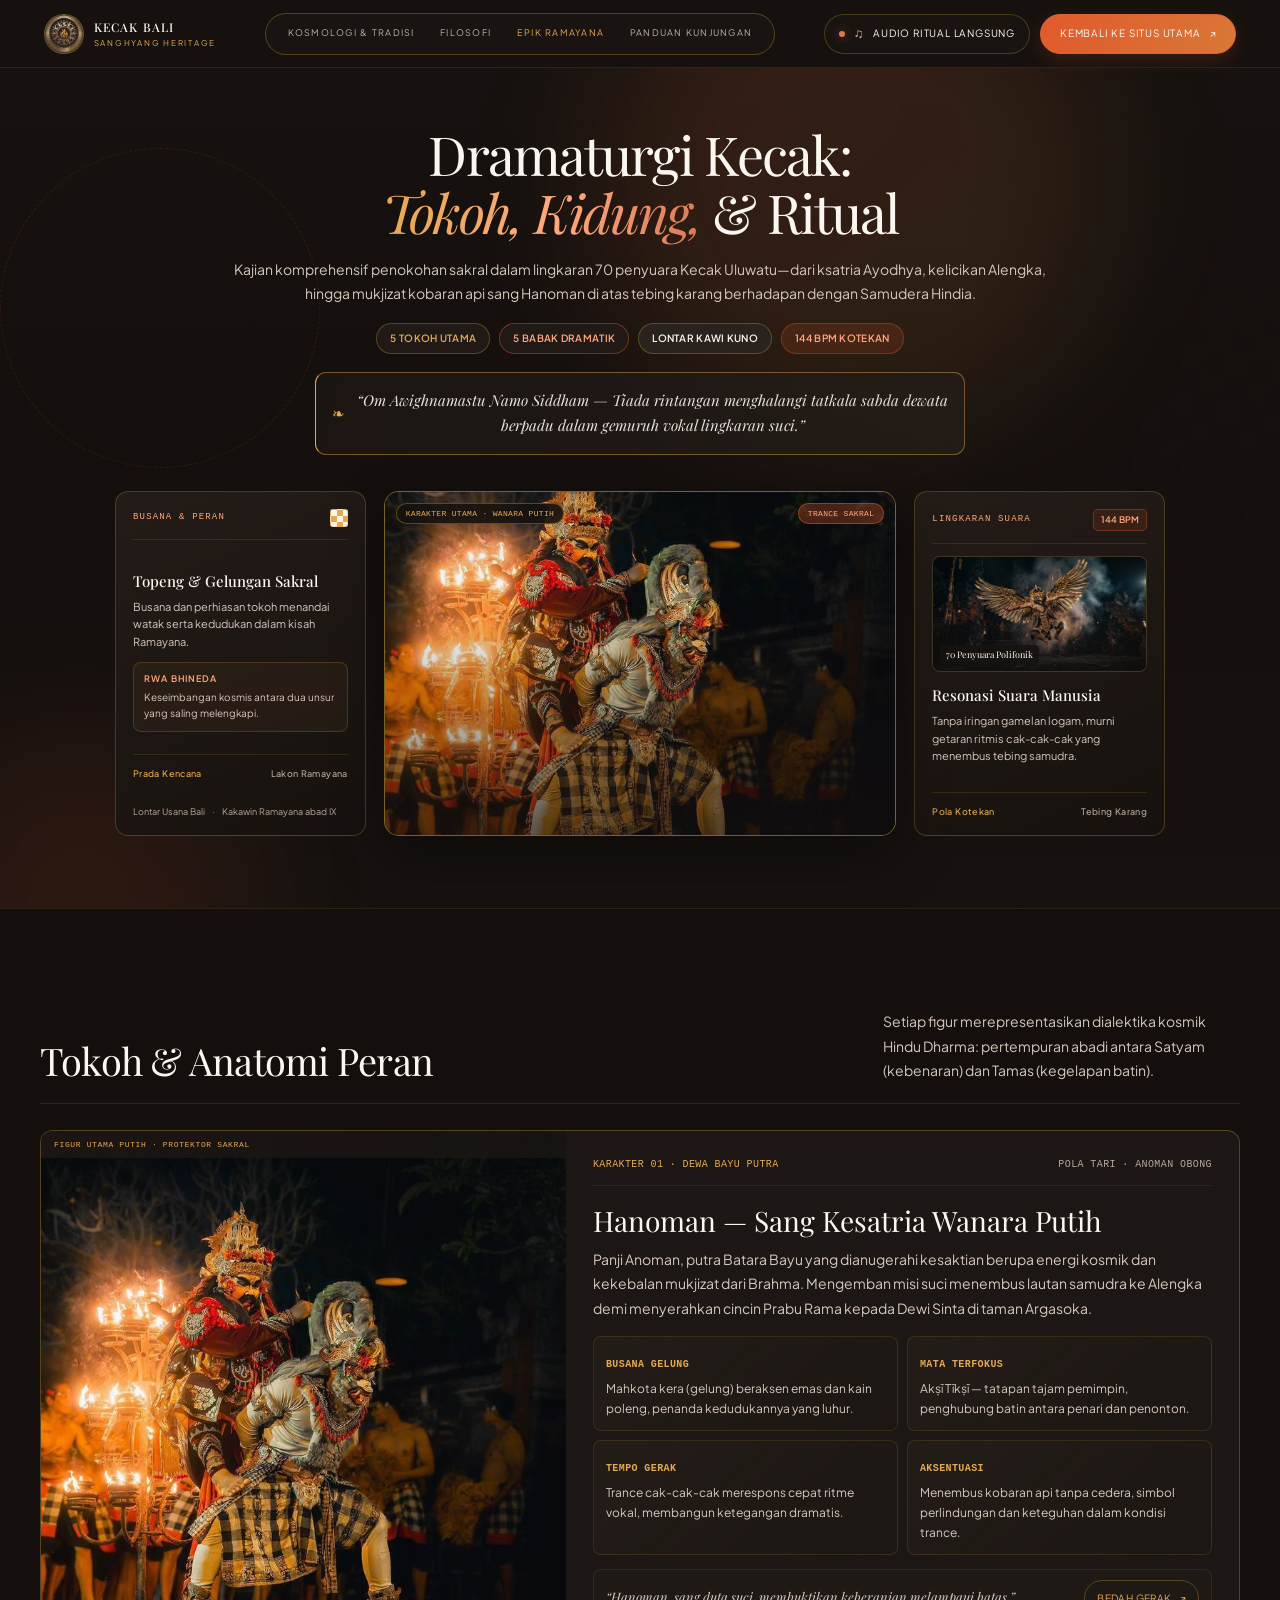
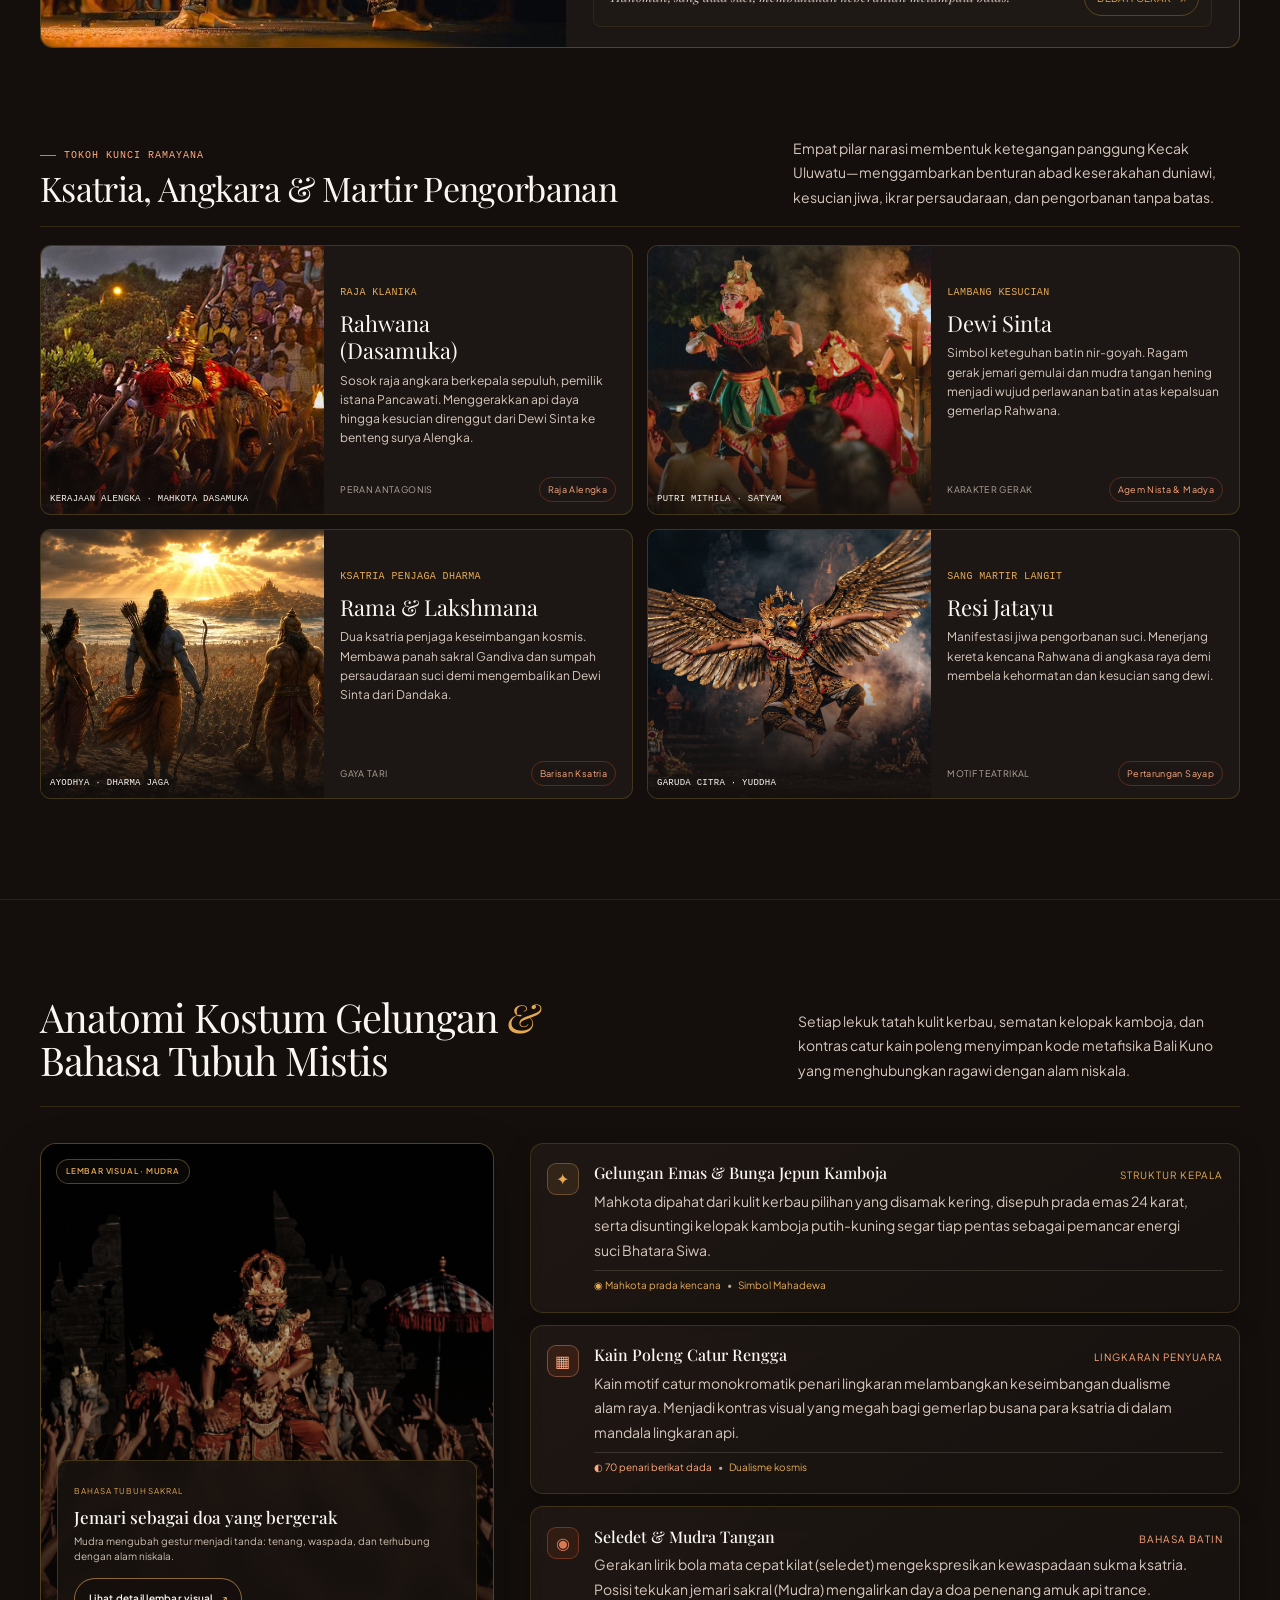
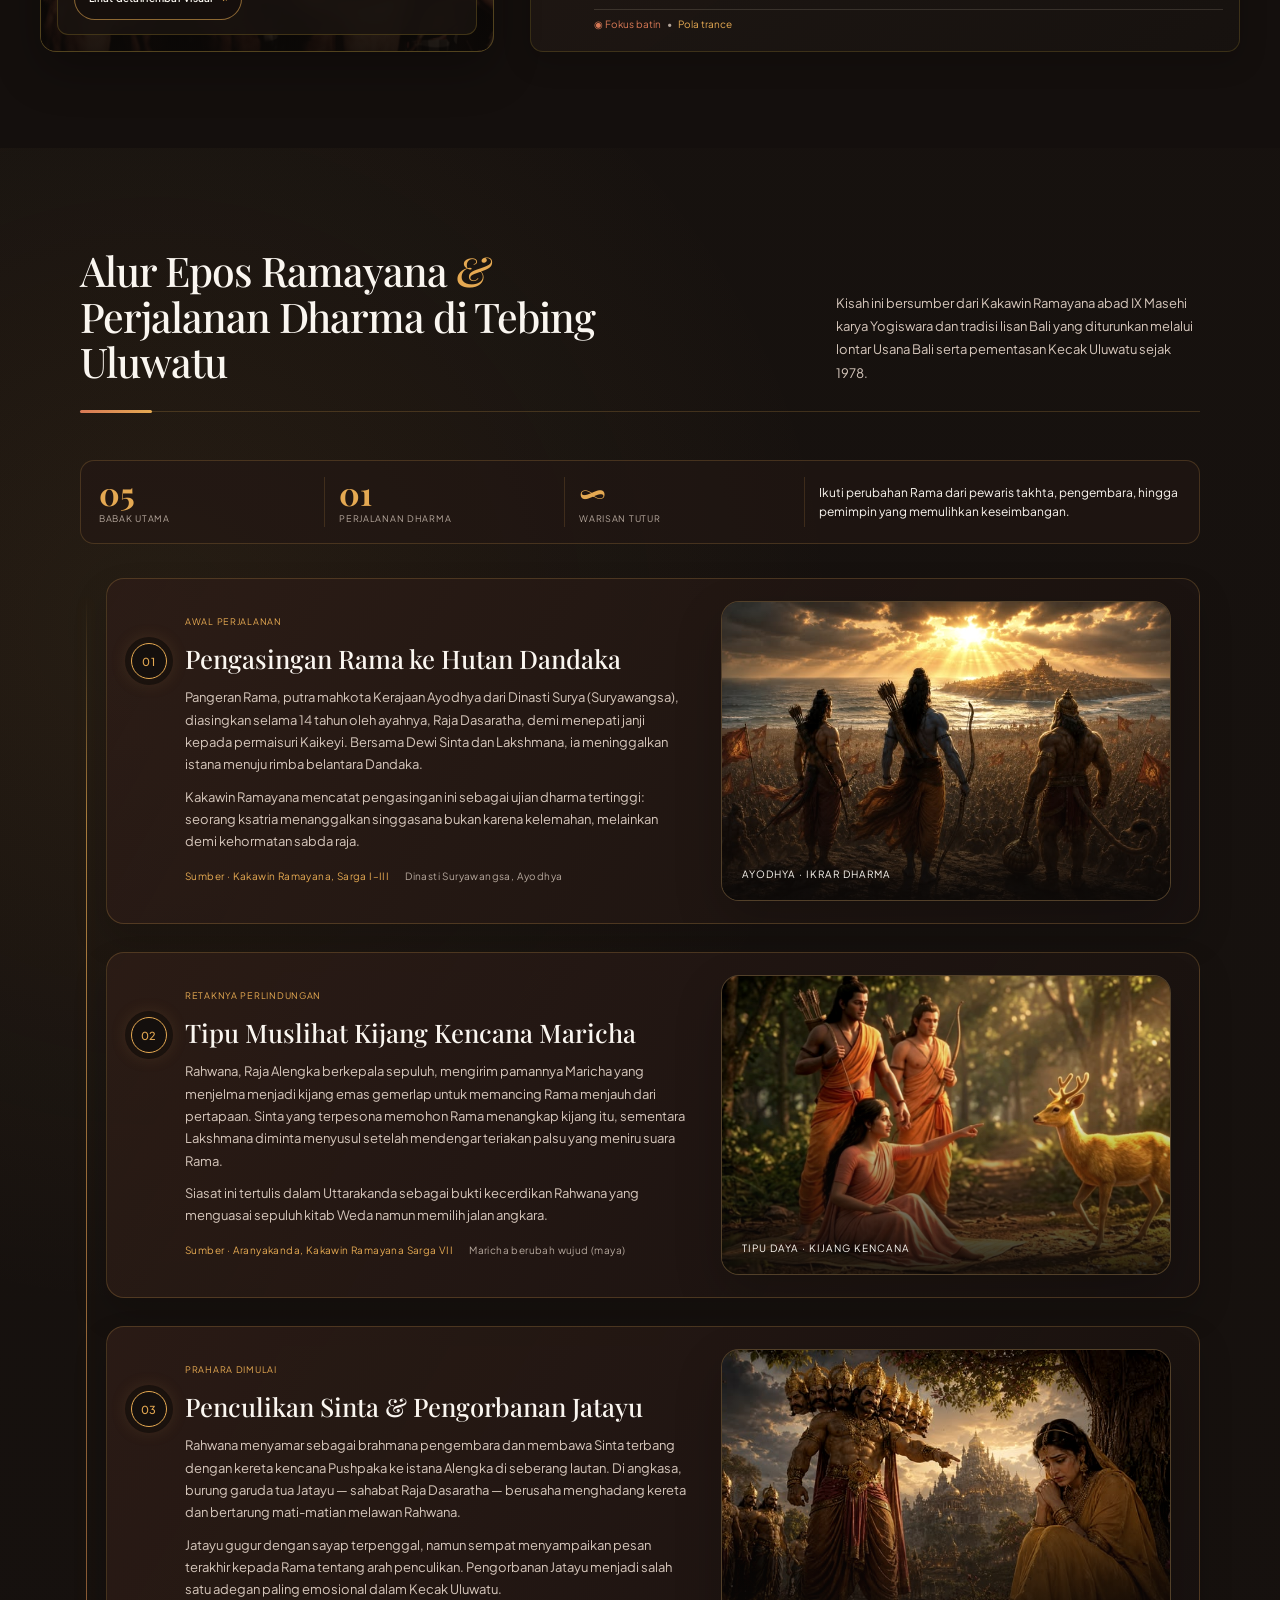
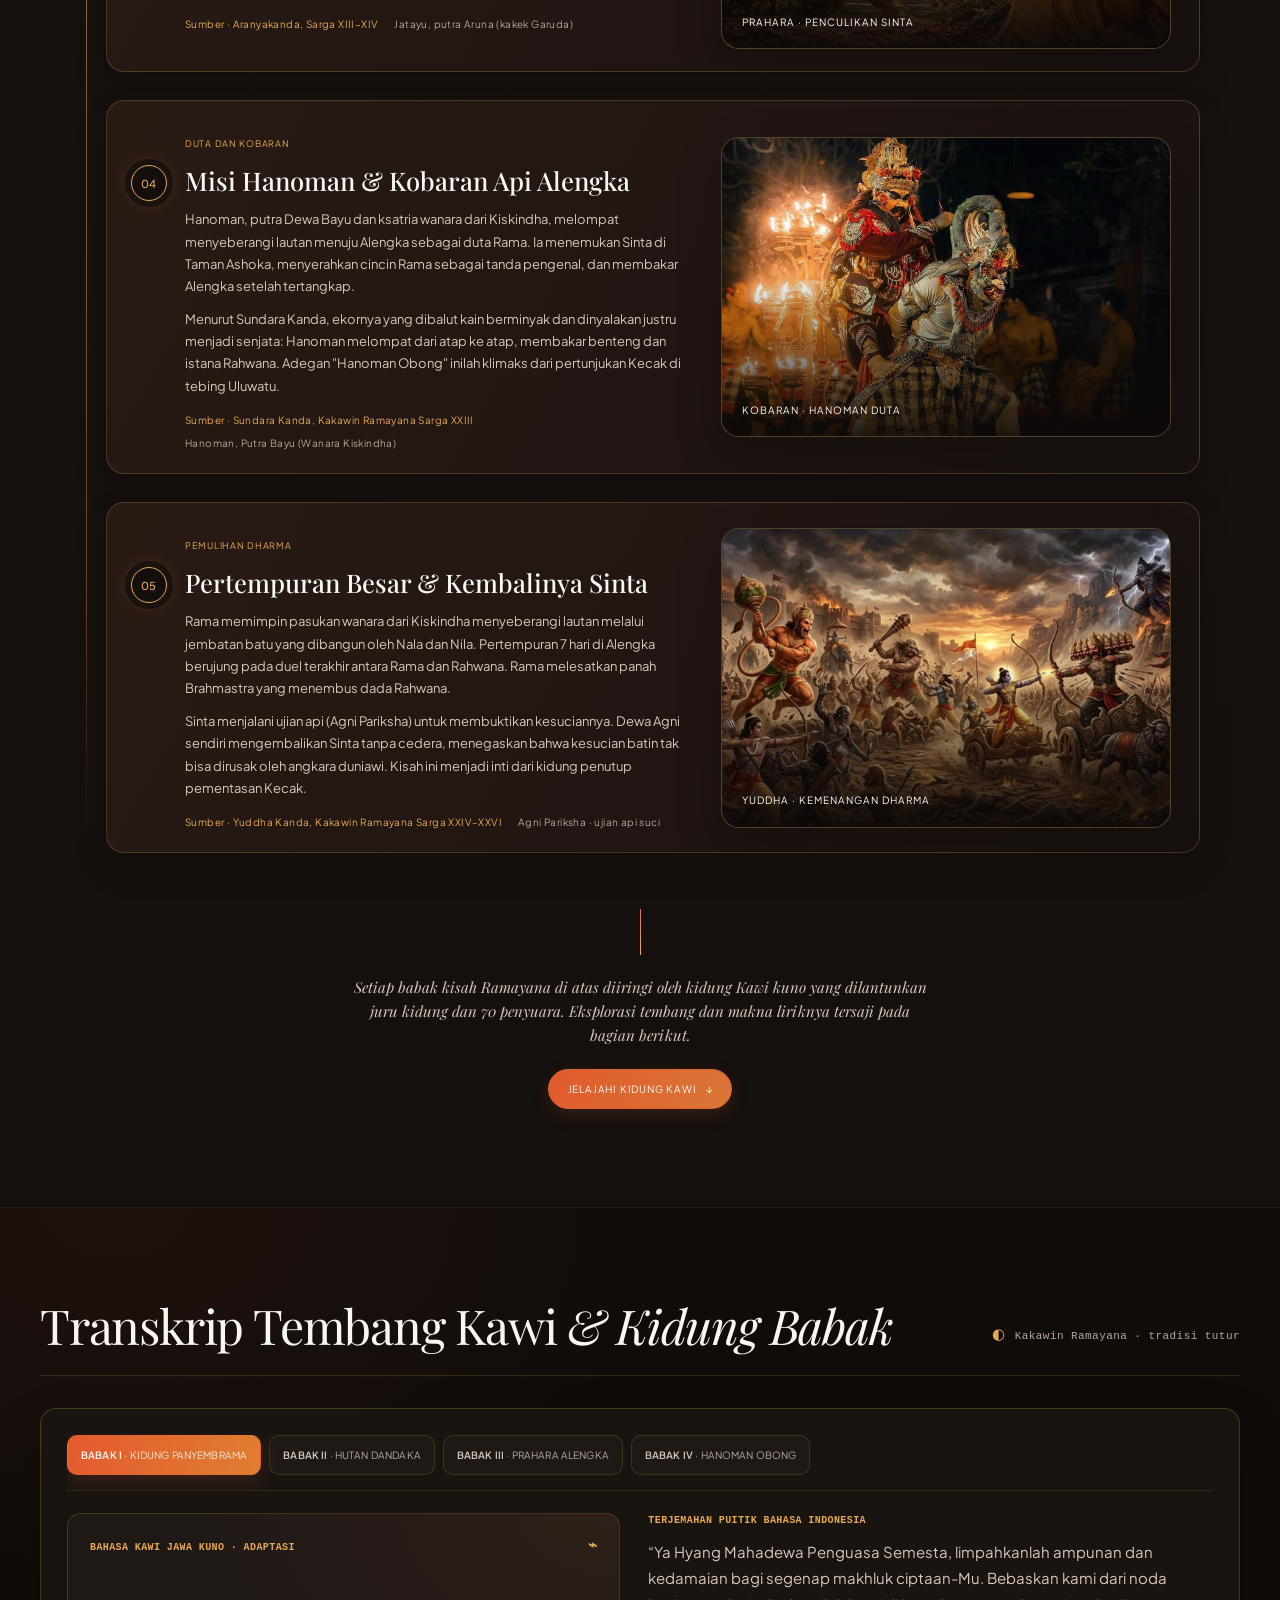
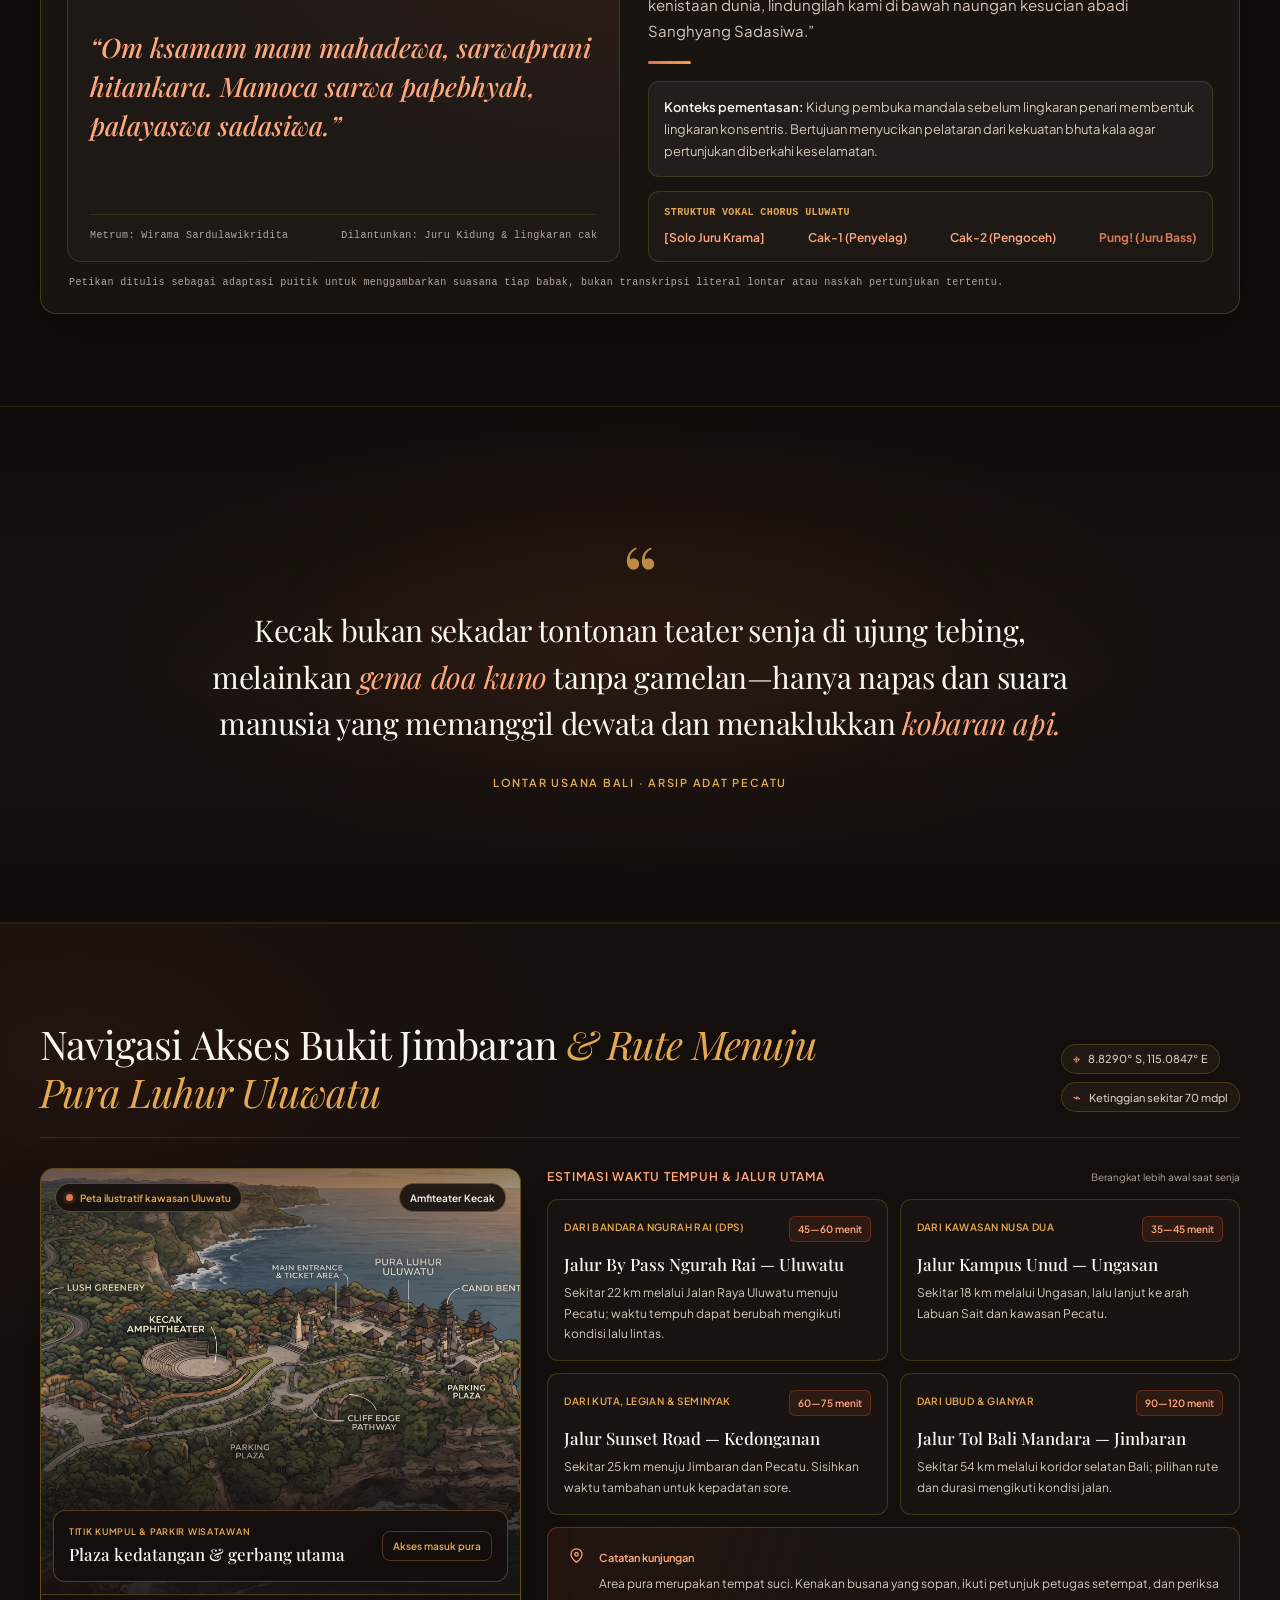
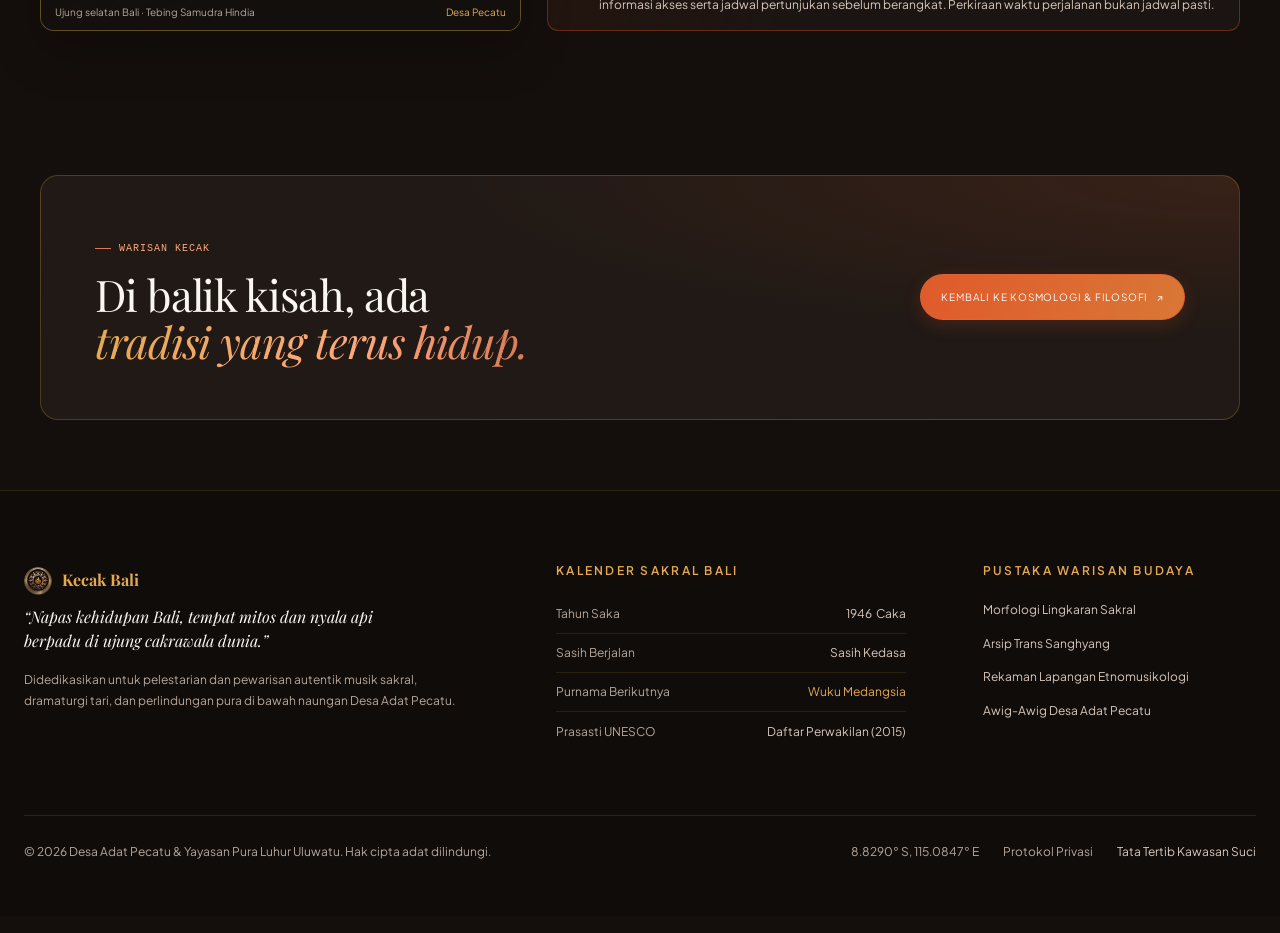
==== commit ff4c8da4: "new structure folder and new design in Panduan kunjungan" ====
--- a/dramaturgi.html
+++ b/dramaturgi.html
@@ -1,4 +1,4 @@
-﻿<!doctype html>
+<!doctype html>
 <html lang="id">
 
 <head>
@@ -14,8 +14,8 @@
     <link
         href="https://fonts.googleapis.com/css2?family=Plus+Jakarta+Sans:wght@300;400;500;600;700&family=Playfair+Display:ital,wght@0,400;0,500;0,600;1,400;1,500&display=swap"
         rel="stylesheet">
-    <link rel="stylesheet" href="style.css">
-    <script src="script.js" defer></script>
+    <link rel="stylesheet" href="css/dramaturgi.css">
+    <script src="JS/script.js" defer></script>
 </head>
 
 <body class="dramaturgi-page">
@@ -44,8 +44,6 @@
             <a href="Filosofi.html">Filosofi</a>
             <a class="is-active" href="dramaturgi.html" aria-current="page">Epik Ramayana</a>
             <a href="panduan.html">Panduan Kunjungan</a>
-            <a href="index.html#panca-babak">Panca Babak</a>
-            <a href="index.html#uluwatu">Tebing Uluwatu</a>
         </nav>
         <div class="header-actions">
             <button class="audio-trigger" type="button" data-audio-toggle aria-pressed="false">
--- a/css/dramaturgi.css
+++ b/css/dramaturgi.css
@@ -0,0 +1,6568 @@
+:root {
+    color-scheme: dark;
+    --ink: #140f0d;
+    --ink-2: #17120f;
+    --panel: #201915;
+    --panel-2: #29221d;
+    --cream: #faf6f0;
+    --sand: #d6c7bc;
+    --muted: #a39287;
+    --gold: #e5a952;
+    --gold-line: rgba(212, 175, 55, .22);
+    --ember: #d87956;
+    --ember-light: #ffa87d;
+    --serif: "Playfair Display", Georgia, serif;
+    --sans: "Plus Jakarta Sans", Arial, sans-serif;
+    --content: 1280px;
+    --ease: cubic-bezier(.2, .75, .25, 1);
+}
+
+
+
+* {
+    box-sizing: border-box;
+}
+
+
+
+html {
+    scroll-behavior: smooth;
+    scroll-padding-top: 100px;
+    background: var(--ink);
+}
+
+
+
+body {
+    margin: 0;
+    overflow-x: hidden;
+    background:
+        radial-gradient(ellipse at 50% 4%, rgba(104, 44, 22, .19), transparent 31rem),
+        var(--ink);
+    color: var(--cream);
+    font-family: var(--sans);
+    font-size: 14px;
+    line-height: 1.65;
+    -webkit-font-smoothing: antialiased;
+}
+
+
+
+.page-loader {
+    position: fixed;
+    z-index: 2000;
+    inset: 0;
+    display: grid;
+    place-items: center;
+    background:
+        radial-gradient(ellipse at 50% 46%, rgba(104, 44, 22, .2), transparent 34%),
+        var(--ink);
+    opacity: 1;
+    transition: opacity .42s var(--ease), visibility .42s var(--ease);
+    visibility: visible;
+}
+
+
+
+.page-loader.is-leaving {
+    opacity: 0;
+    pointer-events: none;
+    visibility: hidden;
+}
+
+
+
+.page-loader-content {
+    display: grid;
+    justify-items: center;
+    animation: loader-arrive .55s var(--ease) both;
+}
+
+
+
+.page-loader-brand {
+    margin-top: 17px;
+    color: var(--cream);
+    font: 500 18px/1.3 var(--serif);
+    letter-spacing: .04em;
+}
+
+
+
+.page-loader-caption {
+    margin-top: 4px;
+    color: var(--gold);
+    font-size: 9px;
+    font-weight: 500;
+    letter-spacing: .2em;
+    text-transform: uppercase;
+}
+
+
+
+.page-loader-track {
+    position: relative;
+    width: 112px;
+    height: 1px;
+    overflow: hidden;
+    margin-top: 25px;
+    background: rgba(229, 169, 82, .16);
+}
+
+
+
+.page-loader-track>span {
+    position: absolute;
+    inset: 0 auto 0 0;
+    width: 42%;
+    background: linear-gradient(90deg, transparent, var(--gold), var(--ember-light), transparent);
+    animation: loader-glide 1.35s ease-in-out infinite;
+}
+
+
+
+@keyframes loader-arrive {
+    from {
+        opacity: 0;
+        transform: translateY(8px);
+    }
+
+    to {
+        opacity: 1;
+        transform: translateY(0);
+    }
+}
+
+
+
+@keyframes loader-glide {
+    from {
+        transform: translateX(-110%);
+    }
+
+    to {
+        transform: translateX(270%);
+    }
+}
+
+
+
+body::before {
+    position: fixed;
+    z-index: -1;
+    inset: 0;
+    background: url("../assets/pictures/hero-texture.png") repeat;
+    background-size: 320px;
+    content: "";
+    opacity: .035;
+    pointer-events: none;
+}
+
+
+
+.custom-cursor {
+    position: fixed;
+    z-index: 99999;
+    top: 0;
+    left: 0;
+    display: grid;
+    width: 12px;
+    height: 12px;
+    place-items: center;
+    border: 0;
+    border-radius: 50%;
+    background: rgba(229, 169, 82, .38);
+    box-shadow: 0 0 28px 12px rgba(229, 169, 82, .13), 0 0 8px 2px rgba(229, 169, 82, .12);
+    opacity: 0;
+    pointer-events: none;
+    transform: translate3d(-100px, -100px, 0) translate(-50%, -50%);
+    transition: transform .15s ease-out, width .2s var(--ease), height .2s var(--ease), border-color .2s ease, background-color .2s ease;
+    will-change: transform;
+}
+
+
+
+.custom-cursor-core {
+    width: 3px;
+    height: 3px;
+    border-radius: 50%;
+    background: rgba(250, 246, 240, .72);
+}
+
+
+
+body.cursor-ready .custom-cursor {
+    opacity: 1;
+}
+
+
+
+.custom-cursor.is-hovering {
+    width: 50px;
+    height: 50px;
+    background: rgba(229, 169, 82, .42);
+    box-shadow: 0 0 34px 15px rgba(229, 169, 82, .2);
+}
+
+
+
+.custom-cursor.is-pressed {
+    width: 20px;
+    height: 20px;
+    background: rgba(229, 169, 82, .48);
+    box-shadow: 0 0 22px 9px rgba(229, 169, 82, .15), 0 0 7px 2px rgba(229, 169, 82, .14);
+}
+
+
+
+img {
+    display: block;
+    width: 100%;
+}
+
+
+
+a {
+    color: inherit;
+    text-decoration: none;
+}
+
+
+
+button {
+    color: inherit;
+    font: inherit;
+}
+
+
+
+button,
+a {
+    -webkit-tap-highlight-color: transparent;
+}
+
+
+
+button:focus-visible,
+a:focus-visible {
+    outline: 2px solid var(--ember-light);
+    outline-offset: 4px;
+}
+
+
+
+::selection {
+    color: var(--ink);
+    background: var(--gold);
+}
+
+
+
+.site-header {
+    position: fixed;
+    z-index: 20;
+    top: 0;
+    left: 0;
+    display: flex;
+    width: 100%;
+    min-height: 68px;
+    align-items: center;
+    justify-content: space-between;
+    gap: 20px;
+    padding: 10px 3.4%;
+    border-bottom: 1px solid rgba(212, 175, 55, .12);
+    background: rgba(23, 18, 15, .8);
+    backdrop-filter: blur(14px);
+}
+
+
+
+.brand {
+    display: inline-flex;
+    flex: 0 0 auto;
+    align-items: center;
+    gap: 10px;
+}
+
+
+
+.brand-mark {
+    display: grid;
+    width: 40px;
+    height: 40px;
+    overflow: hidden;
+    place-items: center;
+    border: 1px solid rgba(212, 175, 55, .36);
+    border-radius: 50%;
+    background: var(--panel-2);
+}
+
+
+
+.brand-mark img {
+    width: 100%;
+    height: 100%;
+    object-fit: cover;
+}
+
+
+
+.brand-copy {
+    display: flex;
+    flex-direction: column;
+    line-height: 1.2;
+}
+
+
+
+.brand-copy strong {
+    font: 500 12px var(--serif);
+    letter-spacing: .1em;
+}
+
+
+
+.brand-copy small {
+    margin-top: 3px;
+    color: var(--gold);
+    font: 8px var(--sans);
+    letter-spacing: .22em;
+}
+
+
+
+.nav-pill {
+    display: flex;
+    min-height: 42px;
+    align-items: center;
+    justify-content: space-around;
+    gap: clamp(14px, 2vw, 34px);
+    padding: 0 22px;
+    border: 1px solid rgba(212, 175, 55, .3);
+    border-radius: 999px;
+    background: rgba(28, 22, 19, .8);
+}
+
+
+
+.nav-pill a {
+    color: #c2b2a6;
+    font-size: 9px;
+    letter-spacing: .14em;
+    text-transform: uppercase;
+    white-space: nowrap;
+    transition: color .2s ease;
+}
+
+
+
+.nav-pill a:hover,
+.nav-pill a.is-active {
+    color: var(--gold);
+}
+
+
+
+.header-actions {
+    display: flex;
+    flex: 0 0 auto;
+    align-items: center;
+    gap: 10px;
+}
+
+
+
+.audio-trigger,
+.button {
+    display: inline-flex;
+    min-height: 40px;
+    align-items: center;
+    justify-content: center;
+    gap: 9px;
+    border: 1px solid transparent;
+    border-radius: 999px;
+    cursor: pointer;
+    font-size: 10px;
+    letter-spacing: .08em;
+    text-transform: uppercase;
+    transition: background .2s ease, border-color .2s ease, transform .2s ease, color .2s ease;
+}
+
+
+
+.audio-trigger {
+    padding: 0 14px;
+    border-color: rgba(212, 175, 55, .25);
+    background: rgba(28, 22, 19, .85);
+    color: var(--cream);
+}
+
+
+
+.audio-trigger:hover,
+.button-quiet:hover {
+    border-color: rgba(212, 175, 55, .55);
+    background: var(--panel-2);
+}
+
+
+
+.status-dot {
+    display: inline-block;
+    width: 6px;
+    height: 6px;
+    flex: 0 0 auto;
+    border-radius: 50%;
+    background: var(--ember);
+    box-shadow: 0 0 10px rgba(224, 90, 43, .62);
+}
+
+
+
+.audio-symbol {
+    color: var(--ember-light);
+    font-size: 13px;
+}
+
+
+
+.button {
+    min-height: 40px;
+    padding: 0 19px;
+}
+
+
+
+.button-primary {
+    border-color: #df6334;
+    background: linear-gradient(110deg, #e05a2b, #d97736);
+    color: #fffaf6;
+    box-shadow: 0 6px 18px rgba(224, 90, 43, .17);
+}
+
+
+
+.button-primary:hover {
+    transform: translateY(-2px);
+    box-shadow: 0 9px 24px rgba(224, 90, 43, .28);
+}
+
+
+
+.menu-toggle {
+    display: none;
+}
+
+
+
+@keyframes ribbon-scroll {
+    to {
+        transform: translateX(-50%);
+    }
+}
+
+
+
+.panel {
+    border: 1px solid rgba(212, 175, 55, .2);
+    border-radius: 15px;
+    background: rgba(28, 22, 19, .88);
+}
+
+
+
+.flower-note .status-dot {
+    margin-right: 6px;
+    vertical-align: 1px;
+}
+
+
+
+.act-tab.is-active {
+    border-color: rgba(212, 175, 55, .45);
+    background: #241d18;
+}
+
+
+
+.act-tab.is-active>span {
+    border-color: transparent;
+    background: var(--gold);
+    color: var(--ink);
+}
+
+
+
+.act-tab.is-active small {
+    color: var(--gold);
+}
+
+
+
+.site-footer {
+    padding: 72px 24px 54px;
+    border-top: 1px solid rgba(212, 175, 55, .14);
+    background: #100c0a;
+    color: var(--muted);
+}
+
+
+
+.footer-inner {
+    width: min(100%, var(--content));
+    margin: 0 auto;
+}
+
+
+
+.footer-main {
+    display: grid;
+    grid-template-columns: 1.3fr 1fr .78fr;
+    gap: clamp(36px, 6vw, 86px);
+    padding-bottom: 64px;
+}
+
+
+
+.footer-intro {
+    padding-top: 4px;
+}
+
+
+
+.footer-branding {
+    display: flex;
+    flex-direction: column;
+    gap: 10px;
+}
+
+
+
+.footer-brand {
+    display: flex;
+    flex-direction: row;
+    gap: 10px;
+    align-items: center;
+}
+
+
+
+.footer-brand h4 {
+    margin: 0;
+    padding: 0;
+    color: var(--gold);
+    font-family: var(--serif);
+    font-size: 16px;
+}
+
+
+
+.footer-mark {
+    display: grid;
+    width: 28px;
+    height: 28px;
+    place-items: center;
+}
+
+
+
+.footer-mark img {
+    width: 100%;
+    height: 100%;
+    object-fit: contain;
+
+    display: flex;
+    align-items: center;
+}
+
+
+
+.footer-intro blockquote {
+    margin: 0 0 16px;
+    color: var(--cream);
+    font: italic 400 clamp(16px, 1.25vw, 19px)/1.55 var(--serif);
+}
+
+
+
+.footer-intro p {
+    max-width: 490px;
+    margin: 0;
+    color: var(--muted);
+    font-size: 12px;
+    line-height: 1.7;
+}
+
+
+
+.footer-column h2 {
+    margin: 0 0 16px;
+    color: var(--gold);
+    font-size: 12px;
+    font-weight: 600;
+    letter-spacing: .19em;
+    line-height: 1.4;
+    text-transform: uppercase;
+}
+
+
+
+.footer-calendar dl {
+    margin: 0;
+}
+
+
+
+.footer-calendar dl>div {
+    display: flex;
+    min-height: 39px;
+    align-items: center;
+    justify-content: space-between;
+    gap: 18px;
+    border-bottom: 1px solid rgba(212, 175, 55, .12);
+    font-size: 12px;
+}
+
+
+
+.footer-calendar dl>div:last-child {
+    border-bottom: 0;
+}
+
+
+
+.footer-calendar dt {
+    color: var(--muted);
+}
+
+
+
+.footer-calendar dd {
+    margin: 0;
+    color: var(--sand);
+    text-align: right;
+    white-space: nowrap;
+}
+
+
+
+.footer-calendar dd.footer-highlight {
+    color: var(--gold);
+}
+
+
+
+.footer-library ul {
+    display: grid;
+    gap: 7px;
+    margin: 0;
+    padding: 0;
+    list-style: none;
+}
+
+
+
+.footer-library a,
+.footer-utility a {
+    color: var(--sand);
+    font-size: 12px;
+    transition: color .2s ease;
+}
+
+
+
+.footer-library a:hover,
+.footer-utility a:hover {
+    color: var(--gold);
+}
+
+
+
+.footer-bottom {
+    display: flex;
+    min-height: 42px;
+    align-items: center;
+    justify-content: space-between;
+    gap: 20px;
+    padding-top: 26px;
+    border-top: 1px solid rgba(212, 175, 55, .16);
+    font-size: 12px;
+}
+
+
+
+.footer-bottom p {
+    margin: 0;
+}
+
+
+
+.footer-utility {
+    display: flex;
+    flex-wrap: wrap;
+    align-items: center;
+    justify-content: flex-end;
+    gap: 24px;
+}
+
+
+
+.footer-utility>span {
+    white-space: nowrap;
+}
+
+
+
+.visually-hidden {
+    position: absolute;
+    width: 1px;
+    height: 1px;
+    overflow: hidden;
+    clip: rect(0, 0, 0, 0);
+    white-space: nowrap;
+    clip-path: inset(50%);
+}
+
+
+
+@keyframes wave {
+    to {
+        transform: scaleY(.45);
+        opacity: .42;
+    }
+}
+
+@media (max-width: 1120px) {
+
+    .site-header {
+        gap: 12px;
+        padding-right: 24px;
+        padding-left: 24px;
+    }
+
+
+    .nav-pill {
+        gap: 15px;
+        padding: 0 15px;
+    }
+
+
+    .nav-pill a {
+        font-size: 8px;
+        letter-spacing: .1em;
+    }
+
+
+    .audio-trigger {
+        padding: 0 10px;
+    }
+
+
+    .header-cta {
+        padding: 0 12px;
+        font-size: 8px;
+    }
+}
+
+@media (max-width: 800px) {
+
+    .footer-main {
+        grid-template-columns: 1fr 1fr;
+        gap: 34px;
+        padding-bottom: 44px;
+    }
+
+
+    .footer-intro {
+        grid-column: 1 / -1;
+    }
+
+
+    .footer-intro p {
+        max-width: 560px;
+    }
+
+
+    .footer-bottom {
+        align-items: flex-start;
+        flex-direction: column;
+        gap: 14px;
+    }
+
+
+    .footer-utility {
+        justify-content: flex-start;
+        gap: 18px;
+    }
+
+
+    .site-header {
+        min-height: 62px;
+    }
+
+
+    .menu-toggle {
+        display: flex;
+        width: 42px;
+        height: 42px;
+        flex-direction: column;
+        align-items: center;
+        justify-content: center;
+        gap: 6px;
+        margin-left: auto;
+        border: 1px solid rgba(212, 175, 55, .2);
+        border-radius: 50%;
+        background: var(--panel);
+        cursor: pointer;
+    }
+
+
+    .menu-toggle span {
+        width: 17px;
+        height: 1px;
+        background: var(--cream);
+        transition: transform .2s ease;
+    }
+
+
+    .menu-toggle[aria-expanded="true"] span:first-child {
+        transform: translateY(3.5px) rotate(45deg);
+    }
+
+
+    .menu-toggle[aria-expanded="true"] span:last-child {
+        transform: translateY(-3.5px) rotate(-45deg);
+    }
+
+
+    .nav-pill {
+        position: absolute;
+        top: 68px;
+        right: 18px;
+        left: 18px;
+        display: none;
+        align-items: stretch;
+        flex-direction: column;
+        gap: 0;
+        padding: 8px;
+        border-radius: 14px;
+        box-shadow: 0 20px 40px rgba(0, 0, 0, .45);
+    }
+
+
+    .nav-pill.is-open {
+        display: flex;
+    }
+
+
+    .nav-pill a {
+        padding: 12px;
+        border-radius: 8px;
+        font-size: 10px;
+    }
+
+
+    .nav-pill a:hover {
+        background: rgba(212, 175, 55, .07);
+    }
+
+
+    .header-actions {
+        display: none;
+    }
+}
+
+@media (max-width: 560px) {
+
+    body {
+        font-size: 13px;
+    }
+
+
+    .site-header {
+        padding: 8px 16px;
+    }
+
+
+    .brand-mark {
+        width: 36px;
+        height: 36px;
+    }
+
+
+    .hero-actions .button {
+        width: min(100%, 300px);
+    }
+
+
+    .site-footer {
+        padding: 48px 20px 32px;
+    }
+
+
+    .footer-main {
+        grid-template-columns: 1fr;
+        gap: 32px;
+        padding-bottom: 34px;
+    }
+
+
+    .footer-intro {
+        grid-column: auto;
+    }
+
+
+    .footer-mark {
+        margin-bottom: 18px;
+    }
+
+
+    .footer-intro blockquote {
+        font-size: 17px;
+    }
+
+
+    .footer-copy-break,
+    .footer-quote-break {
+        display: none;
+    }
+
+
+    .footer-column h2 {
+        margin-bottom: 12px;
+        font-size: 11px;
+    }
+
+
+    .footer-bottom {
+        padding-top: 20px;
+        font-size: 11px;
+    }
+
+
+    .footer-utility {
+        flex-direction: column;
+        align-items: flex-start;
+        gap: 8px;
+    }
+}
+
+@media (prefers-reduced-motion: reduce) {
+
+
+    .custom-cursor {
+        display: none;
+    }
+
+
+    *,
+    *::before,
+    *::after {
+        scroll-behavior: auto !important;
+        animation-duration: .01ms !important;
+        animation-iteration-count: 1 !important;
+        transition-duration: .01ms !important;
+    }
+}
+
+
+
+.dramaturgi-page {
+    min-height: 100vh;
+    background: #17120f;
+}
+
+
+
+.dramaturgi-main {
+    padding-top: 68px;
+}
+
+
+
+.dramaturgi-hero {
+    position: relative;
+    display: flex;
+    min-height: calc(100svh - 68px);
+    align-items: flex-start;
+    overflow: hidden;
+    isolation: isolate;
+    padding: 40px 40px 64px;
+    background: linear-gradient(180deg, #17120f, #140f0d 52%, #17120f);
+}
+
+
+
+.dramaturgi-atmosphere {
+    position: absolute;
+    z-index: -1;
+    inset: 0;
+    overflow: hidden;
+    pointer-events: none;
+}
+
+
+
+.dramaturgi-atmosphere::before,
+.dramaturgi-atmosphere::after {
+    position: absolute;
+    width: min(500px, 70vw);
+    aspect-ratio: 1;
+    border-radius: 50%;
+    content: "";
+    filter: blur(65px);
+}
+
+
+
+.dramaturgi-atmosphere::before {
+    top: -128px;
+    right: max(8%, calc((100vw - 1282px) / 2 + 180px));
+    background: linear-gradient(135deg, rgba(224, 90, 43, .15), rgba(229, 169, 82, .1));
+}
+
+
+
+.dramaturgi-atmosphere::after {
+    bottom: -150px;
+    left: -80px;
+    width: min(320px, 56vw);
+    background: rgba(224, 90, 43, .1);
+}
+
+
+
+.dramaturgi-orbit {
+    position: absolute;
+    top: 80px;
+    left: 0;
+    width: 320px;
+    aspect-ratio: 1;
+    border: 1px dashed rgba(224, 90, 43, .15);
+    border-radius: 50%;
+}
+
+
+
+.dramaturgi-poleng {
+    position: absolute;
+    top: -36px;
+    right: -36px;
+    width: 455px;
+    aspect-ratio: 1;
+    opacity: .035;
+    transform: rotate(12deg);
+    background:
+        conic-gradient(from 90deg, #241d18 25%, transparent 0 50%, #241d18 0 75%, transparent 0);
+    background-size: 48px 48px;
+}
+
+
+
+.dramaturgi-container {
+    width: min(100%, 1282px);
+    margin: 0 auto;
+}
+
+
+
+.dramaturgi-eyebrow {
+    display: inline-flex;
+    align-items: center;
+    gap: 8px;
+    color: var(--ember-light);
+    font: 10px/1.5 "Courier New", monospace;
+    letter-spacing: .22em;
+    text-transform: uppercase;
+}
+
+
+
+.dramaturgi-eyebrow i {
+    width: 16px;
+    height: 1px;
+    background: var(--ember);
+}
+
+
+
+.dramaturgi-intro {
+    max-width: 576px;
+    margin: 19px 0 0;
+    color: var(--sand);
+    font-size: 13px;
+    font-weight: 300;
+    line-height: 1.65;
+}
+
+
+
+.dramaturgi-badges {
+    display: flex;
+    flex-wrap: wrap;
+    gap: 9px;
+    margin: 20px 0 0;
+    padding: 0;
+    list-style: none;
+}
+
+
+
+.dramaturgi-badges li {
+    display: inline-flex;
+    min-height: 31px;
+    align-items: center;
+    gap: 6px;
+    padding: 6px 13px;
+    border: 1px solid rgba(212, 175, 55, .3);
+    border-radius: 999px;
+    background: var(--panel);
+    color: var(--gold);
+    font: 9px/1.4 "Courier New", monospace;
+    letter-spacing: .04em;
+    text-transform: uppercase;
+}
+
+
+
+.dramaturgi-badges li:nth-child(2) {
+    border-color: rgba(224, 90, 43, .4);
+    color: var(--ember-light);
+}
+
+
+
+.dramaturgi-badges li:nth-child(3) {
+    background: var(--panel-2);
+    color: var(--cream);
+}
+
+
+
+.dramaturgi-badges li.dramaturgi-tempo {
+    border-color: rgba(224, 90, 43, .35);
+    background: rgba(224, 90, 43, .15);
+    color: var(--ember-light);
+}
+
+
+
+.dramaturgi-badges .badge-icon {
+    width: 12px;
+    height: 11px;
+    flex: 0 0 auto;
+}
+
+
+
+.dramaturgi-verse {
+    display: flex;
+    align-items: flex-start;
+    gap: 12px;
+    margin: 20px 0 0;
+    padding: 15px 16px;
+    border: 1px solid rgba(229, 169, 82, .45);
+    border-left: 2px solid var(--gold);
+    border-radius: 0 12px 12px 0;
+    background: linear-gradient(100deg, rgba(28, 22, 19, .96), rgba(36, 29, 24, .8));
+    color: rgba(250, 246, 240, .9);
+}
+
+
+
+.dramaturgi-verse>span {
+    flex: 0 0 auto;
+    color: var(--gold);
+    font-size: 15px;
+    line-height: 1.3;
+}
+
+
+
+.dramaturgi-verse p {
+    margin: 0;
+    font: italic 12px/1.55 var(--serif);
+}
+
+
+
+.dramaturgi-feature {
+    position: relative;
+    height: clamp(270px, 28vw, 360px);
+    overflow: hidden;
+    margin: 0;
+    border: 1px solid rgba(212, 175, 55, .4);
+    border-radius: 16px;
+    background: var(--panel);
+    box-shadow: 0 25px 50px -12px rgba(0, 0, 0, .45);
+}
+
+
+
+.dramaturgi-feature img {
+    width: 100%;
+    height: 100%;
+    object-fit: cover;
+    object-position: center 42%;
+    transition: transform .8s var(--ease);
+}
+
+
+
+.dramaturgi-feature:hover img {
+    transform: scale(1.035);
+}
+
+
+
+.dramaturgi-image-shade {
+    position: absolute;
+    inset: 0;
+    background: linear-gradient(180deg, transparent 48%, rgba(20, 15, 13, .76));
+    pointer-events: none;
+}
+
+
+
+.dramaturgi-image-badges {
+    position: absolute;
+    top: 12px;
+    right: 12px;
+    left: 12px;
+    display: flex;
+    align-items: flex-start;
+    justify-content: space-between;
+    gap: 8px;
+}
+
+
+
+.dramaturgi-image-badges span {
+    padding: 4px 9px;
+    border: 1px solid rgba(212, 175, 55, .35);
+    border-radius: 999px;
+    background: rgba(23, 18, 15, .9);
+    color: var(--gold);
+    font: 8px/1.4 "Courier New", monospace;
+    letter-spacing: .04em;
+    text-transform: uppercase;
+}
+
+
+
+.dramaturgi-image-badges span:last-child {
+    border-color: rgba(224, 90, 43, .5);
+    background: rgba(224, 90, 43, .3);
+    color: var(--ember-light);
+}
+
+
+
+.dramaturgi-inset-image {
+    position: relative;
+    height: 96px;
+    overflow: hidden;
+    border-radius: 8px;
+    background: var(--panel-2);
+}
+
+
+
+.dramaturgi-inset-image img {
+    width: 100%;
+    height: 100%;
+    object-fit: cover;
+}
+
+
+
+.dramaturgi-inset-image::after {
+    position: absolute;
+    inset: 0;
+    background: linear-gradient(180deg, transparent 35%, rgba(20, 15, 13, .8));
+    content: "";
+}
+
+
+
+.dramaturgi-inset-image>span {
+    position: absolute;
+    z-index: 1;
+    top: 6px;
+    left: 6px;
+    padding: 3px 6px;
+    border-radius: 4px;
+    background: rgba(23, 18, 15, .9);
+    color: var(--gold);
+    font: 7px/1.4 "Courier New", monospace;
+    text-transform: uppercase;
+}
+
+
+
+.dramaturgi-inset-copy {
+    display: grid;
+    gap: 5px;
+    padding: 8px 4px 2px;
+}
+
+
+
+.dramaturgi-inset-copy strong {
+    color: var(--cream);
+    font: 500 10px/1.5 var(--serif);
+}
+
+
+
+.dramaturgi-inset-copy span {
+    color: var(--muted);
+    font: 8px/1.5 "Courier New", monospace;
+}
+
+@media (max-width: 1120px) {
+
+    .dramaturgi-hero {
+        padding-right: 28px;
+        padding-left: 28px;
+    }
+
+
+    .dramaturgi-intro {
+        font-size: 12px;
+    }
+}
+
+@media (max-width: 800px) {
+
+    .dramaturgi-main {
+        padding-top: 62px;
+    }
+
+
+    .dramaturgi-hero {
+        min-height: calc(100svh - 62px);
+        align-items: flex-start;
+        padding: 34px 24px 68px;
+    }
+
+
+    .dramaturgi-feature {
+        height: clamp(280px, 55vw, 390px);
+    }
+}
+
+@media (max-width: 560px) {
+
+    .dramaturgi-main {
+        padding-top: 62px;
+    }
+
+
+    .dramaturgi-hero {
+        padding: 27px 18px 64px;
+    }
+
+
+    .dramaturgi-eyebrow {
+        font-size: 8px;
+        letter-spacing: .14em;
+    }
+
+
+    .dramaturgi-intro {
+        margin-top: 14px;
+        font-size: 12px;
+        line-height: 1.65;
+    }
+
+
+    .dramaturgi-badges {
+        gap: 7px;
+        margin-top: 16px;
+    }
+
+
+    .dramaturgi-badges li {
+        min-height: 29px;
+        padding: 5px 9px;
+        font-size: 8px;
+    }
+
+
+    .dramaturgi-verse {
+        gap: 9px;
+        margin-top: 16px;
+        padding: 12px;
+    }
+
+
+    .dramaturgi-verse p {
+        font-size: 11px;
+    }
+
+
+    .dramaturgi-feature {
+        height: 250px;
+        border-radius: 13px;
+    }
+
+
+    .dramaturgi-image-badges {
+        right: 8px;
+        left: 8px;
+        flex-direction: column;
+    }
+
+
+    .dramaturgi-image-badges span {
+        font-size: 7px;
+    }
+
+
+    .dramaturgi-inset-image {
+        height: 76px;
+    }
+}
+
+@media (prefers-reduced-motion: reduce) {
+
+    .dramaturgi-feature img {
+        transition: none;
+    }
+
+
+    .dramaturgi-feature:hover img {
+        transform: none;
+    }
+}
+
+
+
+.dramaturgi-monograph-section,
+.dramaturgi-acts-section,
+.dramaturgi-next-section {
+    position: relative;
+    padding: 100px 40px;
+}
+
+
+
+.dramaturgi-monograph-section {
+    border-top: 1px solid rgba(212, 175, 55, .12);
+    background: #140f0d;
+}
+
+
+
+.dramaturgi-section-heading h2,
+.dramaturgi-next-card h2 {
+    margin: 14px 0 12px;
+    font: 400 clamp(36px, 4.4vw, 58px)/1.08 var(--serif);
+    letter-spacing: -.025em;
+}
+
+
+
+.dramaturgi-section-heading h2 em,
+.dramaturgi-next-card h2 em {
+    background: linear-gradient(100deg, var(--gold), var(--ember-light) 60%, var(--ember));
+    background-clip: text;
+    font-weight: 400;
+    -webkit-text-fill-color: transparent;
+}
+
+
+
+.dramaturgi-monograph-heading,
+.dramaturgi-cast-heading {
+    display: grid;
+    grid-template-columns: 1fr minmax(240px, .44fr);
+    align-items: end;
+    gap: 32px;
+    padding-bottom: 20px;
+    border-bottom: 1px solid rgba(212, 175, 55, .15);
+}
+
+
+
+.dramaturgi-monograph-heading .dramaturgi-eyebrow {
+    margin-bottom: 6px;
+    font-size: 9px;
+}
+
+
+
+.dramaturgi-monograph-heading h2,
+.dramaturgi-cast-heading h3 {
+    margin: 0;
+    color: var(--cream);
+    font: 400 clamp(28px, 3vw, 38px)/1.15 var(--serif);
+    letter-spacing: -.02em;
+}
+
+
+
+.dramaturgi-monograph-heading>p,
+.dramaturgi-cast-heading>p {
+    max-width: 490px;
+    justify-self: end;
+    margin: 0;
+    color: var(--muted);
+    font: 11px/1.55 var(--sans);
+}
+
+
+
+.dramaturgi-monograph {
+    display: grid;
+    grid-template-columns: minmax(280px, .78fr) minmax(0, 1fr);
+    overflow: hidden;
+    margin-top: 26px;
+    border: 1px solid rgba(212, 175, 55, .3);
+    border-radius: 13px;
+    background: #1c1714;
+}
+
+
+
+.dramaturgi-monograph-visual {
+    position: relative;
+    min-height: 0;
+    margin: 0;
+    overflow: hidden;
+    background: var(--panel-2);
+}
+
+
+
+.dramaturgi-monograph-visual img {
+    position: absolute;
+    inset: 0;
+    width: 100%;
+    height: 100%;
+    object-fit: cover;
+    object-position: 38% center;
+}
+
+
+
+.dramaturgi-monograph-visual figcaption {
+    position: absolute;
+    top: 0;
+    right: 0;
+    left: 0;
+    padding: 8px 13px;
+    background: linear-gradient(90deg, rgba(28, 22, 19, .94), rgba(28, 22, 19, .72));
+    color: var(--gold);
+    font: 8px/1.4 "Courier New", monospace;
+    letter-spacing: .08em;
+    text-transform: uppercase;
+}
+
+
+
+.dramaturgi-monograph-copy {
+    min-width: 0;
+    padding: 26px 27px 20px;
+}
+
+
+
+.dramaturgi-character-meta {
+    display: flex;
+    align-items: center;
+    justify-content: space-between;
+    gap: 12px;
+    padding-bottom: 13px;
+    border-bottom: 1px solid rgba(212, 175, 55, .1);
+    color: var(--gold);
+    font: 8px/1.5 "Courier New", monospace;
+    letter-spacing: .1em;
+    text-transform: uppercase;
+}
+
+
+
+.dramaturgi-character-meta span:last-child {
+    color: var(--muted);
+    text-align: right;
+}
+
+
+
+.dramaturgi-monograph-copy h3 {
+    margin: 18px 0 9px;
+    color: var(--cream);
+    font: 400 clamp(22px, 2.2vw, 29px)/1.2 var(--serif);
+}
+
+
+
+.dramaturgi-monograph-copy>p {
+    max-width: 680px;
+    margin: 0;
+    color: var(--sand);
+    font-size: 11px;
+    line-height: 1.65;
+}
+
+
+
+.dramaturgi-traits {
+    display: grid;
+    grid-template-columns: repeat(2, minmax(0, 1fr));
+    gap: 9px;
+    margin-top: 16px;
+}
+
+
+
+.dramaturgi-traits article {
+    min-width: 0;
+    padding: 11px 12px;
+    border: 1px solid rgba(212, 175, 55, .14);
+    border-radius: 8px;
+    background: linear-gradient(140deg, rgba(36, 29, 24, .92), rgba(28, 22, 19, .78));
+}
+
+
+
+.dramaturgi-traits article>span {
+    color: var(--gold);
+    font: 600 8px/1.5 "Courier New", monospace;
+    letter-spacing: .08em;
+    text-transform: uppercase;
+}
+
+
+
+.dramaturgi-traits article p {
+    margin: 5px 0 0;
+    color: var(--sand);
+    font-size: 9px;
+    line-height: 1.5;
+}
+
+
+
+.dramaturgi-monograph-foot {
+    display: flex;
+    align-items: center;
+    justify-content: space-between;
+    gap: 14px;
+    margin-top: 14px;
+    padding: 10px 12px;
+    border: 1px solid rgba(212, 175, 55, .09);
+    border-radius: 8px;
+    background: rgba(36, 29, 24, .55);
+}
+
+
+
+.dramaturgi-monograph-foot>p {
+    margin: 0;
+    color: var(--sand);
+    font: italic 10px/1.5 var(--serif);
+}
+
+
+
+.dramaturgi-detail-link {
+    display: inline-flex;
+    min-height: 36px;
+    flex: 0 0 auto;
+    align-items: center;
+    gap: 8px;
+    padding: 0 12px;
+    border: 1px solid rgba(212, 175, 55, .3);
+    border-radius: 999px;
+    color: var(--gold);
+    font: 8px/1.4 "Courier New", monospace;
+    letter-spacing: .08em;
+    text-transform: uppercase;
+    transition: background .2s ease, border-color .2s ease;
+}
+
+
+
+.dramaturgi-detail-link:hover {
+    border-color: rgba(224, 90, 43, .55);
+    background: rgba(224, 90, 43, .12);
+}
+
+
+
+.dramaturgi-cast-heading {
+    grid-template-columns: 1fr minmax(280px, .62fr);
+    align-items: center;
+    margin-top: 88px;
+    padding-bottom: 17px;
+}
+
+
+
+.dramaturgi-cast-heading .dramaturgi-eyebrow {
+    margin-bottom: 6px;
+    font-size: 9px;
+}
+
+
+
+.dramaturgi-cast-heading h3 {
+    font-size: clamp(25px, 2.7vw, 34px);
+}
+
+
+
+.dramaturgi-cast-grid {
+    display: grid;
+    grid-template-columns: repeat(2, minmax(0, 1fr));
+    gap: 14px;
+    margin-top: 18px;
+}
+
+
+
+.dramaturgi-cast-card {
+    display: grid;
+    width: 100%;
+    height: 188px;
+    min-width: 0;
+    grid-template-columns: minmax(120px, .92fr) minmax(0, 1fr);
+    overflow: hidden;
+    border: 1px solid rgba(212, 175, 55, .2);
+    border-radius: 11px;
+    background: #1c1714;
+    transition: border-color .2s ease, transform .2s ease;
+}
+
+
+
+.dramaturgi-cast-card:hover {
+    transform: translateY(-2px);
+    border-color: rgba(229, 169, 82, .45);
+}
+
+
+
+.dramaturgi-cast-card figure {
+    position: relative;
+    min-width: 0;
+    height: 100%;
+    overflow: hidden;
+    margin: 0;
+    background: var(--panel-2);
+}
+
+
+
+.dramaturgi-cast-card figure::after {
+    position: absolute;
+    inset: 55% 0 0;
+    background: linear-gradient(180deg, transparent, rgba(20, 15, 13, .88));
+    content: "";
+    pointer-events: none;
+}
+
+
+
+.dramaturgi-cast-card figure img {
+    position: absolute;
+    inset: 0;
+    width: 100%;
+    height: 100%;
+    object-fit: cover;
+    transition: transform .5s var(--ease);
+}
+
+
+
+.dramaturgi-cast-card:hover figure img {
+    transform: scale(1.035);
+}
+
+
+
+.dramaturgi-cast-card figure figcaption {
+    position: absolute;
+    z-index: 1;
+    right: 9px;
+    bottom: 9px;
+    left: 9px;
+    color: var(--cream);
+    font: 7px/1.4 "Courier New", monospace;
+    letter-spacing: .06em;
+    text-transform: uppercase;
+}
+
+
+
+.dramaturgi-cast-copy {
+    display: flex;
+    min-width: 0;
+    justify-content: center;
+    flex-direction: column;
+    padding: 40px 16px 12px;
+}
+
+
+
+.dramaturgi-cast-copy>span {
+    color: var(--gold);
+    font: 8px/1.45 "Courier New", monospace;
+    letter-spacing: .1em;
+    text-transform: uppercase;
+}
+
+
+
+.dramaturgi-cast-copy h4 {
+    margin: 9px 0 6px;
+    color: var(--cream);
+    font: 400 20px/1.16 var(--serif);
+}
+
+
+
+.dramaturgi-cast-copy p {
+    margin: 0;
+    color: var(--sand);
+    font-size: 9px;
+    line-height: 1.55;
+}
+
+
+
+.dramaturgi-cast-copy>div {
+    display: flex;
+    align-items: center;
+    justify-content: space-between;
+    gap: 8px;
+    margin-top: auto;
+    padding-top: 10px;
+}
+
+
+
+.dramaturgi-cast-copy small {
+    color: var(--muted);
+    font: 7px/1.4 "Courier New", monospace;
+    letter-spacing: .06em;
+    text-transform: uppercase;
+}
+
+
+
+.dramaturgi-cast-copy strong {
+    padding: 5px 8px;
+    border: 1px solid rgba(224, 90, 43, .3);
+    border-radius: 999px;
+    color: var(--ember-light);
+    font: 7px/1.3 "Courier New", monospace;
+    letter-spacing: .02em;
+    text-align: center;
+}
+
+
+
+.dramaturgi-next-section {
+    padding-top: 50px;
+    padding-bottom: 70px;
+    background: #140f0d;
+}
+
+
+
+.dramaturgi-next-card {
+    display: flex;
+    align-items: center;
+    justify-content: space-between;
+    gap: 28px;
+    padding: clamp(24px, 5vw, 54px);
+    border: 1px solid rgba(212, 175, 55, .24);
+    border-radius: 18px;
+    background: radial-gradient(ellipse at 100% 0, rgba(224, 90, 43, .13), transparent 48%), var(--panel);
+}
+
+
+
+.dramaturgi-next-card h2 {
+    margin-bottom: 0;
+    font-size: clamp(30px, 3.4vw, 44px);
+}
+
+
+
+.dramaturgi-next-card .button {
+    min-height: 46px;
+    flex: 0 0 auto;
+    padding: 0 20px;
+}
+
+@media (max-width: 1120px) {
+
+    .dramaturgi-monograph {
+        grid-template-columns: minmax(250px, .72fr) minmax(0, 1fr);
+    }
+
+
+    .dramaturgi-monograph-copy {
+        padding: 22px;
+    }
+
+
+    .dramaturgi-cast-card {
+        grid-template-columns: minmax(112px, .82fr) minmax(0, 1fr);
+    }
+
+
+    .dramaturgi-cast-copy {
+        padding: 13px 12px 11px;
+    }
+}
+
+@media (max-width: 800px) {
+
+
+    .dramaturgi-monograph-section,
+    .dramaturgi-acts-section,
+    .dramaturgi-next-section {
+        padding-right: 24px;
+        padding-left: 24px;
+    }
+
+
+    .dramaturgi-monograph-heading,
+    .dramaturgi-cast-heading {
+        grid-template-columns: 1fr;
+        align-items: start;
+        gap: 12px;
+    }
+
+
+    .dramaturgi-monograph-heading>p,
+    .dramaturgi-cast-heading>p {
+        justify-self: start;
+    }
+
+
+    .dramaturgi-monograph {
+        grid-template-columns: 1fr;
+    }
+
+
+    .dramaturgi-monograph-visual {
+        height: clamp(260px, 52vw, 380px);
+    }
+
+
+    .dramaturgi-monograph-visual img {
+        min-height: 0;
+    }
+
+
+    .dramaturgi-cast-grid {
+        grid-template-columns: 1fr;
+    }
+
+
+    .dramaturgi-cast-card {
+        grid-template-columns: minmax(190px, .75fr) minmax(0, 1fr);
+        height: 220px;
+    }
+}
+
+@media (max-width: 560px) {
+
+
+    .dramaturgi-monograph-section,
+    .dramaturgi-acts-section {
+        padding: 72px 18px;
+    }
+
+
+    .dramaturgi-next-section {
+        padding: 34px 18px 48px;
+    }
+
+
+    .dramaturgi-section-heading h2,
+    .dramaturgi-monograph-heading h2 {
+        font-size: clamp(32px, 9vw, 42px);
+    }
+
+
+    .dramaturgi-section-heading>p,
+    .dramaturgi-monograph-heading>p,
+    .dramaturgi-cast-heading>p {
+        font-size: 12px;
+    }
+
+
+    .dramaturgi-monograph-visual {
+        height: 260px;
+    }
+
+
+    .dramaturgi-monograph-copy {
+        padding: 18px 15px 15px;
+    }
+
+
+    .dramaturgi-character-meta {
+        align-items: flex-start;
+        flex-direction: column;
+        gap: 4px;
+    }
+
+
+    .dramaturgi-character-meta span:last-child {
+        text-align: left;
+    }
+
+
+    .dramaturgi-traits {
+        gap: 7px;
+    }
+
+
+    .dramaturgi-traits article {
+        padding: 9px;
+    }
+
+
+    .dramaturgi-monograph-foot {
+        align-items: flex-start;
+        flex-direction: column;
+    }
+
+
+    .dramaturgi-cast-heading {
+        margin-top: 42px;
+    }
+
+
+    .dramaturgi-cast-heading h3 {
+        font-size: 28px;
+    }
+
+
+    .dramaturgi-cast-grid {
+        gap: 10px;
+        margin-top: 14px;
+    }
+
+
+    .dramaturgi-cast-card {
+        grid-template-columns: minmax(118px, .78fr) minmax(0, 1fr);
+        height: 190px;
+    }
+
+
+    .dramaturgi-cast-copy {
+        padding: 12px 11px 10px;
+    }
+
+
+    .dramaturgi-cast-copy h4 {
+        font-size: 18px;
+    }
+
+
+    .dramaturgi-cast-copy p {
+        font-size: 8px;
+    }
+
+
+    .dramaturgi-cast-copy>div {
+        align-items: flex-start;
+        flex-direction: column;
+        gap: 5px;
+    }
+
+
+    .dramaturgi-cast-copy strong {
+        align-self: flex-start;
+    }
+
+
+    .dramaturgi-next-card {
+        align-items: flex-start;
+        flex-direction: column;
+        gap: 20px;
+        padding: 22px 18px;
+    }
+
+
+    .dramaturgi-next-card h2 {
+        font-size: 30px;
+    }
+
+
+    .dramaturgi-next-card .button {
+        width: 100%;
+        padding: 0 12px;
+        font-size: 9px;
+    }
+}
+
+@media (max-width: 380px) {
+
+    .dramaturgi-cast-card {
+        grid-template-columns: 110px minmax(0, 1fr);
+    }
+
+
+    .dramaturgi-cast-copy {
+        padding: 10px 9px;
+    }
+
+
+    .dramaturgi-cast-copy h4 {
+        font-size: 16px;
+    }
+
+
+    .dramaturgi-cast-copy p {
+        font-size: 7.5px;
+    }
+}
+
+@media (prefers-reduced-motion: reduce) {
+
+
+    .dramaturgi-cast-card,
+    .dramaturgi-cast-card figure img,
+    .dramaturgi-detail-link {
+        transition: none;
+    }
+
+
+    .dramaturgi-cast-card:hover,
+    .dramaturgi-cast-card:hover figure img {
+        transform: none;
+    }
+}
+
+
+
+.dramaturgi-costume-open {
+    display: inline-flex;
+    margin-top: 12px;
+    font-size: 10px;
+}
+
+
+
+.dramaturgi-costume-section {
+    position: relative;
+    padding: 96px 40px;
+    border-top: 1px solid rgba(212, 175, 55, .12);
+    background: #140f0d;
+}
+
+
+
+.dramaturgi-costume-heading {
+    display: grid;
+    grid-template-columns: minmax(0, 1fr) minmax(290px, .62fr);
+    align-items: end;
+    gap: 44px;
+    padding-bottom: 24px;
+    border-bottom: 1px solid rgba(212, 175, 55, .15);
+}
+
+
+
+.dramaturgi-costume-heading .dramaturgi-eyebrow {
+    margin-bottom: 7px;
+    font-size: 9px;
+}
+
+
+
+.dramaturgi-costume-heading h2 {
+    margin: 0;
+    font: 400 clamp(32px, 3.1vw, 42px)/1.08 var(--serif);
+    letter-spacing: -.025em;
+}
+
+
+
+.dramaturgi-costume-heading h2 em {
+    color: var(--gold);
+    font-weight: 400;
+}
+
+
+
+.dramaturgi-costume-heading>p {
+    max-width: 450px;
+    justify-self: end;
+    margin: 0;
+    color: var(--muted);
+    font-size: 11px;
+    line-height: 1.65;
+}
+
+
+
+.dramaturgi-costume-layout {
+    display: grid;
+    grid-template-columns: minmax(300px, .78fr) minmax(0, 1.22fr);
+    align-items: stretch;
+    gap: clamp(24px, 3.2vw, 36px);
+    margin-top: 36px;
+}
+
+
+
+.dramaturgi-costume-visual {
+    position: relative;
+    min-height: 372px;
+    margin: 0;
+    overflow: hidden;
+    border: 1px solid rgba(212, 175, 55, .28);
+    border-radius: 16px;
+    background: var(--panel);
+    box-shadow: 0 18px 46px rgba(0, 0, 0, .28);
+}
+
+
+
+.dramaturgi-costume-visual img {
+    display: block;
+    width: 100%;
+    height: 100%;
+    object-fit: cover;
+    object-position: center 42%;
+    filter: saturate(.82) contrast(1.05) brightness(.82);
+    transition: transform .7s var(--ease), filter .5s ease;
+}
+
+
+
+.dramaturgi-costume-visual:hover img {
+    transform: scale(1.035);
+    filter: saturate(.98) contrast(1.08) brightness(.9);
+}
+
+
+
+.dramaturgi-costume-visual-overlay {
+    position: absolute;
+    inset: 0;
+    background: linear-gradient(180deg, rgba(12, 9, 7, .08) 34%, rgba(12, 9, 7, .88) 100%);
+    pointer-events: none;
+}
+
+
+
+.dramaturgi-costume-visual-label {
+    position: absolute;
+    z-index: 1;
+    top: 15px;
+    left: 15px;
+    padding: 5px 9px;
+    border: 1px solid rgba(241, 205, 124, .3);
+    border-radius: 999px;
+    background: rgba(16, 13, 11, .62);
+    backdrop-filter: blur(8px);
+    color: var(--gold);
+    font-size: 8px;
+    font-weight: 600;
+    letter-spacing: .1em;
+    text-transform: uppercase;
+}
+
+
+
+.dramaturgi-costume-visual figcaption {
+    position: absolute;
+    z-index: 1;
+    right: 16px;
+    bottom: 16px;
+    left: 16px;
+    padding: 14px 16px;
+    border: 1px solid rgba(212, 175, 55, .22);
+    border-radius: 11px;
+    background: rgba(25, 19, 16, .86);
+    backdrop-filter: blur(10px);
+}
+
+
+
+.dramaturgi-costume-visual figcaption span {
+    color: var(--gold);
+    font-size: 8px;
+    letter-spacing: .12em;
+    text-transform: uppercase;
+}
+
+
+
+.dramaturgi-costume-visual figcaption strong {
+    display: block;
+    margin-top: 6px;
+    color: var(--cream);
+    font: 500 17px/1.2 var(--serif);
+}
+
+
+
+.dramaturgi-costume-visual figcaption p {
+    margin: 6px 0 0;
+    color: #cdbfb1;
+    font-size: 10px;
+    line-height: 1.5;
+}
+
+
+
+.dramaturgi-costume-cards {
+    display: grid;
+    grid-template-columns: 1fr;
+    align-content: stretch;
+    gap: 12px;
+}
+
+
+
+.dramaturgi-costume-card {
+    display: grid;
+    min-width: 0;
+    min-height: 0;
+    grid-template-columns: 34px minmax(0, 1fr);
+    grid-template-rows: auto auto auto;
+    column-gap: 13px;
+    align-content: center;
+    padding: 16px;
+    border: 1px solid rgba(212, 175, 55, .18);
+    border-radius: 13px;
+    background: linear-gradient(145deg, rgba(31, 24, 20, .94), rgba(23, 18, 15, .98));
+    box-shadow: 0 10px 28px rgba(0, 0, 0, .18);
+    transition: border-color .25s ease, transform .25s var(--ease), background .25s ease;
+}
+
+
+
+.dramaturgi-costume-card .dramaturgi-costume-icon {
+    grid-column: 1;
+    grid-row: 1 / span 3;
+    width: 32px;
+    height: 32px;
+    border-radius: 9px;
+}
+
+
+
+.dramaturgi-costume-card-heading {
+    grid-column: 2;
+    grid-row: 1;
+    align-items: center;
+    gap: 8px;
+}
+
+
+
+.dramaturgi-costume-card-heading h3 {
+    font-size: 16px;
+}
+
+
+
+.dramaturgi-costume-copy>p {
+    grid-column: 2;
+    grid-row: 2;
+    margin: 5px 0 0;
+    font-size: 10px;
+    line-height: 1.5;
+    max-width: 600px;
+}
+
+
+
+.dramaturgi-costume-meta {
+    grid-column: 2;
+    grid-row: 3;
+    margin-top: 8px;
+    padding-top: 7px;
+    font-size: 8px;
+}
+
+
+
+.dramaturgi-costume-card:hover {
+    transform: translateY(-4px);
+    border-color: rgba(229, 169, 82, .42);
+    background:
+        radial-gradient(circle at 100% 0, rgba(224, 90, 43, .1), transparent 46%),
+        linear-gradient(145deg, rgba(42, 32, 25, .96), rgba(27, 20, 16, .98));
+}
+
+
+
+.dramaturgi-costume-icon {
+    display: grid;
+    width: 42px;
+    height: 42px;
+    grid-column: 1;
+    grid-row: 1;
+    place-items: center;
+    border: 1px solid rgba(229, 169, 82, .32);
+    border-radius: 11px;
+    background: rgba(229, 169, 82, .1);
+    color: var(--gold);
+}
+
+
+
+.dramaturgi-costume-icon-poleng {
+    border-color: rgba(255, 168, 125, .35);
+    background: rgba(224, 90, 43, .12);
+    color: var(--ember-light);
+}
+
+
+
+.dramaturgi-costume-icon-gesture {
+    border-color: rgba(224, 90, 43, .38);
+    background: rgba(224, 90, 43, .1);
+    color: var(--ember);
+}
+
+
+
+.dramaturgi-costume-icon svg {
+    width: 23px;
+    height: 23px;
+    stroke: currentColor;
+    stroke-linecap: round;
+    stroke-linejoin: round;
+    stroke-width: 1.6;
+}
+
+
+
+.dramaturgi-costume-copy {
+    display: contents;
+}
+
+
+
+.dramaturgi-costume-card-heading {
+    display: flex;
+    min-width: 0;
+    align-items: baseline;
+    flex-wrap: wrap;
+    grid-column: 2;
+    grid-row: 1;
+    gap: 6px 10px;
+}
+
+
+
+.dramaturgi-costume-card-heading h3 {
+    min-width: 0;
+    margin: 0;
+    color: var(--cream);
+    font: 500 16px/1.25 var(--serif);
+}
+
+
+
+.dramaturgi-costume-card-heading>span {
+    margin-left: auto;
+    color: var(--gold);
+    font-size: 8px;
+    letter-spacing: .1em;
+    text-transform: uppercase;
+}
+
+
+
+.dramaturgi-costume-copy>p {
+    grid-column: 2;
+    grid-row: 2;
+    min-width: 0;
+    margin: 5px 0 0;
+    color: var(--sand);
+    font-size: 10px;
+    line-height: 1.55;
+}
+
+
+
+.dramaturgi-costume-meta {
+    display: flex;
+    min-width: 0;
+    grid-column: 2;
+    grid-row: 3;
+    align-items: center;
+    gap: 6px;
+    margin-top: 8px;
+    padding-top: 7px;
+    overflow-wrap: anywhere;
+    border-top: 1px solid rgba(245, 230, 207, .14);
+    color: var(--gold);
+    font-size: 8px;
+    line-height: 1.4;
+}
+
+@media (max-width: 560px) {
+
+    .dramaturgi-costume-card-heading>span {
+        width: 100%;
+        margin-left: 0;
+    }
+}
+
+
+
+.dramaturgi-costume-card:nth-child(2) .dramaturgi-costume-card-heading>span,
+.dramaturgi-costume-card:nth-child(3) .dramaturgi-costume-card-heading>span {
+    color: var(--ember-light);
+}
+
+
+
+.dramaturgi-costume-meta {
+    display: flex;
+    min-width: 0;
+    grid-column: 2;
+    grid-row: 3;
+    align-items: center;
+    gap: 6px;
+    margin-top: 8px;
+    padding-top: 7px;
+    overflow-wrap: anywhere;
+    border-top: 1px solid rgba(245, 230, 207, .14);
+    color: var(--gold);
+    font-size: 8px;
+    line-height: 1.4;
+}
+
+
+
+.dramaturgi-costume-meta i {
+    color: var(--muted);
+    font-style: normal;
+}
+
+
+
+.dramaturgi-costume-card:nth-child(2) .dramaturgi-costume-meta span:first-child {
+    color: var(--ember-light);
+}
+
+
+
+.dramaturgi-costume-card:nth-child(3) .dramaturgi-costume-meta span:first-child {
+    color: var(--ember);
+}
+
+@media (max-width: 1120px) {
+
+    .dramaturgi-costume-layout {
+        grid-template-columns: minmax(210px, .65fr) minmax(0, 1.35fr);
+        gap: 18px;
+    }
+
+
+    .dramaturgi-costume-visual {
+        min-height: 520px;
+    }
+
+
+    .dramaturgi-costume-card {
+        min-height: 0;
+        padding: 20px;
+    }
+}
+
+@media (max-width: 800px) {
+
+    .dramaturgi-costume-section {
+        padding: 78px 24px;
+    }
+
+
+    .dramaturgi-costume-heading {
+        grid-template-columns: 1fr;
+        gap: 15px;
+    }
+
+
+    .dramaturgi-costume-heading>p {
+        justify-self: start;
+    }
+
+
+    .dramaturgi-costume-layout {
+        grid-template-columns: 1fr;
+        margin-top: 30px;
+    }
+
+
+    .dramaturgi-costume-visual {
+        min-height: 420px;
+    }
+
+
+    .dramaturgi-costume-cards {
+        grid-template-columns: minmax(0, 1fr);
+        gap: 12px;
+    }
+
+
+    .dramaturgi-costume-card {
+        min-height: 0;
+        padding: 20px;
+    }
+}
+
+@media (max-width: 560px) {
+
+    .dramaturgi-costume-section {
+        padding: 72px 18px;
+    }
+
+
+    .dramaturgi-costume-heading h2 {
+        font-size: clamp(30px, 8.5vw, 38px);
+    }
+
+
+    .dramaturgi-costume-heading>p {
+        font-size: 12px;
+    }
+
+
+    .dramaturgi-costume-layout {
+        margin-top: 24px;
+    }
+
+
+    .dramaturgi-costume-card {
+        padding: 16px;
+    }
+
+
+    .dramaturgi-costume-icon {
+        width: 36px;
+        height: 36px;
+        border-radius: 9px;
+    }
+
+
+    .dramaturgi-costume-icon svg {
+        width: 20px;
+        height: 20px;
+    }
+
+
+    .dramaturgi-costume-card-heading {
+        align-items: flex-start;
+        flex-direction: column;
+        gap: 5px;
+    }
+
+
+    .dramaturgi-costume-card-heading h3 {
+        font-size: 20px;
+    }
+
+
+    .dramaturgi-costume-card-heading>span {
+        align-self: flex-start;
+    }
+
+
+    .dramaturgi-costume-meta {
+        gap: 5px;
+        font-size: 9px;
+    }
+}
+
+@media (prefers-reduced-motion: reduce) {
+
+    .dramaturgi-costume-card {
+        transition: none;
+    }
+
+
+    .dramaturgi-costume-card:hover {
+        transform: none;
+    }
+}
+
+
+
+.dramaturgi-ramayana-section {
+    position: relative;
+    padding: 118px 0 126px;
+    overflow: hidden;
+    background: linear-gradient(180deg, rgba(20, 15, 13, 0), rgba(52, 28, 21, .26) 48%, rgba(20, 15, 13, 0));
+}
+
+
+
+.dramaturgi-ramayana-heading {
+    display: grid;
+    grid-template-columns: minmax(0, 1.1fr) minmax(270px, .7fr);
+    gap: 64px;
+    align-items: end;
+    margin-bottom: 64px;
+}
+
+
+
+.dramaturgi-ramayana-heading h2 {
+    max-width: 700px;
+    margin: 8px 0 0;
+    font: 500 clamp(32px, 4vw, 54px)/1.08 var(--serif);
+    letter-spacing: -.025em;
+}
+
+
+
+.dramaturgi-ramayana-heading h2 em {
+    color: var(--gold);
+    font-style: italic;
+}
+
+
+
+.dramaturgi-ramayana-heading>p {
+    max-width: 430px;
+    margin: 0 0 4px;
+    color: var(--sand);
+    font-size: 14px;
+    line-height: 1.85;
+}
+
+
+
+.dramaturgi-ramayana-timeline {
+    position: relative;
+    display: grid;
+    gap: 54px;
+}
+
+
+
+.dramaturgi-ramayana-connector {
+    position: absolute;
+    top: 40px;
+    bottom: 40px;
+    left: 50%;
+    width: 1px;
+    background: linear-gradient(var(--gold), rgba(229, 169, 82, .12), var(--ember));
+    opacity: .7;
+}
+
+
+
+.dramaturgi-ramayana-chapter {
+    position: relative;
+    z-index: 1;
+    display: grid;
+    grid-template-columns: minmax(260px, .82fr) minmax(0, 1.18fr);
+    gap: 58px;
+    align-items: center;
+}
+
+
+
+.dramaturgi-ramayana-chapter--reverse {
+    grid-template-columns: minmax(0, 1.18fr) minmax(260px, .82fr);
+}
+
+
+
+.dramaturgi-ramayana-chapter--reverse .dramaturgi-ramayana-visual {
+    grid-column: 2;
+    grid-row: 1;
+}
+
+
+
+.dramaturgi-ramayana-chapter--reverse .dramaturgi-ramayana-copy {
+    grid-column: 1;
+    grid-row: 1;
+}
+
+
+
+.dramaturgi-ramayana-visual {
+    position: relative;
+    min-height: 300px;
+    margin: 0;
+    overflow: hidden;
+    border: 1px solid rgba(229, 169, 82, .22);
+    border-radius: 18px;
+    background: var(--panel-2);
+    box-shadow: 0 18px 48px rgba(0, 0, 0, .2);
+}
+
+
+
+.dramaturgi-ramayana-visual::after {
+    position: absolute;
+    inset: 45% 0 0;
+    background: linear-gradient(transparent, rgba(14, 10, 8, .9));
+    content: "";
+}
+
+
+
+.dramaturgi-ramayana-visual img {
+    display: block;
+    width: 100%;
+    height: 100%;
+    min-height: 300px;
+    object-fit: cover;
+    filter: saturate(.84) contrast(1.05);
+    transition: transform .55s ease, filter .55s ease;
+}
+
+
+
+.dramaturgi-ramayana-chapter:hover .dramaturgi-ramayana-visual img {
+    transform: scale(1.035);
+    filter: saturate(1.05) contrast(1.05);
+}
+
+
+
+.dramaturgi-ramayana-visual figcaption {
+    position: absolute;
+    right: 20px;
+    bottom: 18px;
+    left: 20px;
+    z-index: 1;
+    color: var(--cream);
+    font-size: 10px;
+    letter-spacing: .1em;
+    text-transform: uppercase;
+}
+
+
+
+.dramaturgi-ramayana-copy {
+    position: relative;
+    display: grid;
+    grid-template-columns: 46px minmax(0, 1fr);
+    gap: 20px;
+    padding: 8px 0;
+}
+
+
+
+.dramaturgi-ramayana-number {
+    display: grid;
+    place-items: center;
+    width: 42px;
+    height: 42px;
+    border: 1px solid var(--gold);
+    border-radius: 50%;
+    color: var(--gold);
+    font: 500 13px var(--sans);
+    letter-spacing: .08em;
+    background: var(--ink);
+}
+
+
+
+.dramaturgi-ramayana-copy h3 {
+    margin: 0 0 16px;
+    color: var(--cream);
+    font: 500 clamp(23px, 2.4vw, 34px)/1.14 var(--serif);
+}
+
+
+
+.dramaturgi-ramayana-copy p {
+    margin: 0 0 13px;
+    color: var(--sand);
+    font-size: 14px;
+    line-height: 1.82;
+}
+
+
+
+.dramaturgi-ramayana-meta {
+    display: flex;
+    flex-wrap: wrap;
+    gap: 8px 18px;
+    margin-top: 20px;
+    color: var(--muted);
+    font-size: 10px;
+    letter-spacing: .04em;
+}
+
+
+
+.dramaturgi-ramayana-meta span:first-child {
+    color: var(--gold);
+}
+
+
+
+.dramaturgi-ramayana-bridge {
+    display: grid;
+    justify-items: center;
+    max-width: 680px;
+    margin: 78px auto 0;
+    text-align: center;
+}
+
+
+
+.dramaturgi-ramayana-bridge-line {
+    width: 1px;
+    height: 46px;
+    margin-bottom: 20px;
+    background: linear-gradient(var(--ember), var(--gold));
+}
+
+
+
+.dramaturgi-ramayana-bridge p {
+    margin: 0 0 22px;
+    color: var(--sand);
+    font: italic 18px/1.65 var(--serif);
+}
+
+@media (max-width: 800px) {
+
+    .dramaturgi-ramayana-section {
+        padding: 70px 24px 78px;
+    }
+
+
+    .dramaturgi-ramayana-heading {
+        grid-template-columns: 1fr;
+        gap: 22px;
+        margin-bottom: 42px;
+    }
+
+
+    .dramaturgi-ramayana-heading>p {
+        max-width: 560px;
+    }
+
+
+    .dramaturgi-ramayana-connector {
+        left: 20px;
+    }
+
+
+    .dramaturgi-ramayana-chapter,
+    .dramaturgi-ramayana-chapter--reverse {
+        grid-template-columns: 1fr;
+        gap: 22px;
+        padding-left: 40px;
+    }
+
+
+    .dramaturgi-ramayana-chapter--reverse .dramaturgi-ramayana-visual,
+    .dramaturgi-ramayana-chapter--reverse .dramaturgi-ramayana-copy {
+        grid-column: 1;
+        grid-row: auto;
+    }
+
+
+    .dramaturgi-ramayana-visual {
+        min-height: 240px;
+    }
+
+
+    .dramaturgi-ramayana-visual img {
+        min-height: 240px;
+    }
+
+
+    .dramaturgi-ramayana-copy {
+        grid-template-columns: 1fr;
+        gap: 12px;
+    }
+
+
+    .dramaturgi-ramayana-number {
+        position: absolute;
+        top: -52px;
+        left: -40px;
+        width: 38px;
+        height: 38px;
+    }
+}
+
+
+
+.dramaturgi-ramayana-timeline {
+    gap: 42px;
+    padding-bottom: 8px;
+}
+
+
+
+.dramaturgi-ramayana-chapter,
+.dramaturgi-ramayana-chapter--reverse {
+    min-height: 348px;
+    align-items: stretch;
+}
+
+
+
+.dramaturgi-ramayana-visual,
+.dramaturgi-ramayana-visual img {
+    min-height: 0;
+    aspect-ratio: 4 / 3;
+}
+
+
+
+.dramaturgi-ramayana-visual {
+    align-self: center;
+    width: 100%;
+    height: 300px;
+    aspect-ratio: auto;
+    isolation: isolate;
+    transform: translateY(0);
+    transition: transform .45s ease, border-color .45s ease, box-shadow .45s ease;
+}
+
+
+
+.dramaturgi-ramayana-visual img {
+    position: absolute;
+    inset: 0;
+    display: block;
+    width: 100%;
+    height: 100%;
+    object-fit: cover;
+    object-position: center;
+}
+
+
+
+.dramaturgi-ramayana-chapter:hover .dramaturgi-ramayana-visual {
+    transform: translateY(-6px);
+    border-color: rgba(229, 169, 82, .52);
+    box-shadow: 0 24px 56px rgba(0, 0, 0, .32), 0 0 0 1px rgba(229, 169, 82, .12);
+}
+
+
+
+.dramaturgi-ramayana-chapter:hover .dramaturgi-ramayana-copy h3 {
+    color: var(--gold);
+}
+
+
+
+.dramaturgi-ramayana-copy h3 {
+    transition: color .3s ease;
+}
+
+
+
+.dramaturgi-ramayana-copy {
+    align-content: center;
+}
+
+
+
+.dramaturgi-ramayana-chapter:nth-of-type(even) .dramaturgi-ramayana-copy {
+    order: 2;
+}
+
+
+
+.dramaturgi-ramayana-chapter:nth-of-type(even) .dramaturgi-ramayana-visual {
+    order: 1;
+}
+
+
+
+.dramaturgi-ramayana-chapter:nth-of-type(odd) .dramaturgi-ramayana-copy {
+    order: 1;
+}
+
+
+
+.dramaturgi-ramayana-chapter:nth-of-type(odd) .dramaturgi-ramayana-visual {
+    order: 2;
+}
+
+@media (max-width: 800px) {
+
+    .dramaturgi-ramayana-timeline {
+        gap: 30px;
+    }
+
+
+    .dramaturgi-ramayana-visual {
+        height: 220px;
+    }
+
+
+    .dramaturgi-ramayana-chapter,
+    .dramaturgi-ramayana-chapter--reverse {
+        min-height: 0;
+        align-items: start;
+    }
+
+
+    .dramaturgi-ramayana-visual,
+    .dramaturgi-ramayana-visual img {
+        height: auto;
+        aspect-ratio: 16 / 10;
+    }
+
+
+    .dramaturgi-ramayana-chapter:nth-of-type(odd) .dramaturgi-ramayana-copy,
+    .dramaturgi-ramayana-chapter:nth-of-type(even) .dramaturgi-ramayana-copy,
+    .dramaturgi-ramayana-chapter:nth-of-type(odd) .dramaturgi-ramayana-visual,
+    .dramaturgi-ramayana-chapter:nth-of-type(even) .dramaturgi-ramayana-visual {
+        order: initial;
+    }
+}
+
+@media (prefers-reduced-motion: reduce) {
+
+
+    .dramaturgi-ramayana-visual,
+    .dramaturgi-ramayana-visual img,
+    .dramaturgi-ramayana-copy h3 {
+        transition: none;
+    }
+
+
+    .dramaturgi-ramayana-chapter:hover .dramaturgi-ramayana-visual {
+        transform: none;
+    }
+}
+
+
+
+
+.dramaturgi-ramayana-section .dramaturgi-container {
+    max-width: 1160px;
+}
+
+
+
+.dramaturgi-ramayana-section .dramaturgi-ramayana-heading {
+    grid-template-columns: minmax(0, 1fr) minmax(260px, .52fr);
+    align-items: end;
+    gap: 56px;
+    margin-bottom: 48px;
+}
+
+
+
+.dramaturgi-ramayana-section .dramaturgi-ramayana-heading h2 {
+    max-width: 650px;
+    margin: 8px 0 0;
+    font-size: clamp(30px, 3.2vw, 46px);
+    line-height: 1.12;
+}
+
+
+
+.dramaturgi-ramayana-section .dramaturgi-ramayana-heading>p {
+    max-width: 400px;
+    margin: 0;
+    font-size: 13px;
+    line-height: 1.8;
+}
+
+
+
+.dramaturgi-ramayana-section .dramaturgi-ramayana-timeline {
+    gap: 28px;
+    padding: 0 0 0 26px;
+}
+
+
+
+.dramaturgi-ramayana-section .dramaturgi-ramayana-connector {
+    top: 18px;
+    bottom: 18px;
+    left: 6px;
+}
+
+
+
+.dramaturgi-ramayana-section .dramaturgi-ramayana-chapter,
+.dramaturgi-ramayana-section .dramaturgi-ramayana-chapter--reverse {
+    display: grid;
+    grid-template-columns: minmax(280px, .78fr) minmax(0, 1.22fr);
+    gap: 34px;
+    min-height: 0;
+    padding: 22px 28px 22px 24px;
+    align-items: center;
+    border: 1px solid rgba(229, 169, 82, .16);
+    border-radius: 18px;
+    background: rgba(35, 24, 20, .72);
+}
+
+
+
+.dramaturgi-ramayana-section .dramaturgi-ramayana-chapter--reverse .dramaturgi-ramayana-visual,
+.dramaturgi-ramayana-section .dramaturgi-ramayana-chapter--reverse .dramaturgi-ramayana-copy {
+    grid-column: auto;
+    grid-row: auto;
+}
+
+
+
+.dramaturgi-ramayana-section .dramaturgi-ramayana-chapter--reverse .dramaturgi-ramayana-visual {
+    order: 2;
+}
+
+
+
+.dramaturgi-ramayana-section .dramaturgi-ramayana-chapter--reverse .dramaturgi-ramayana-copy {
+    order: 1;
+}
+
+
+
+.dramaturgi-ramayana-section .dramaturgi-ramayana-visual {
+    width: 100%;
+    height: 250px;
+    min-height: 0;
+    margin: 0;
+}
+
+
+
+.dramaturgi-ramayana-section .dramaturgi-ramayana-visual img {
+    width: 100%;
+    height: 100%;
+    min-height: 0;
+    object-fit: cover;
+}
+
+
+
+.dramaturgi-ramayana-section .dramaturgi-ramayana-copy {
+    grid-template-columns: 38px minmax(0, 1fr);
+    gap: 16px;
+    padding: 0;
+}
+
+
+
+.dramaturgi-ramayana-section .dramaturgi-ramayana-number {
+    width: 36px;
+    height: 36px;
+    font-size: 11px;
+}
+
+
+
+.dramaturgi-ramayana-section .dramaturgi-ramayana-copy h3 {
+    max-width: 520px;
+    margin: 0 0 10px;
+    font-size: clamp(20px, 1.9vw, 27px);
+    line-height: 1.2;
+}
+
+
+
+.dramaturgi-ramayana-section .dramaturgi-ramayana-copy p {
+    max-width: 650px;
+    margin: 0 0 10px;
+    font-size: 12px;
+    line-height: 1.72;
+}
+
+
+
+.dramaturgi-ramayana-section .dramaturgi-ramayana-meta {
+    gap: 6px 14px;
+    margin-top: 14px;
+    font-size: 9px;
+    line-height: 1.5;
+}
+
+
+
+.dramaturgi-ramayana-section .dramaturgi-ramayana-chapter::before {
+    left: -26px;
+}
+
+@media (max-width: 800px) {
+
+    .dramaturgi-ramayana-section .dramaturgi-ramayana-heading {
+        grid-template-columns: 1fr;
+        gap: 18px;
+        margin-bottom: 34px;
+    }
+
+
+    .dramaturgi-ramayana-section .dramaturgi-ramayana-timeline {
+        gap: 22px;
+        padding-left: 24px;
+    }
+
+
+    .dramaturgi-ramayana-section .dramaturgi-ramayana-chapter,
+    .dramaturgi-ramayana-section .dramaturgi-ramayana-chapter--reverse {
+        grid-template-columns: 1fr;
+        gap: 18px;
+        padding: 18px;
+    }
+
+
+    .dramaturgi-ramayana-section .dramaturgi-ramayana-chapter--reverse .dramaturgi-ramayana-visual,
+    .dramaturgi-ramayana-section .dramaturgi-ramayana-chapter--reverse .dramaturgi-ramayana-copy {
+        order: initial;
+    }
+
+
+    .dramaturgi-ramayana-section .dramaturgi-ramayana-visual {
+        height: 210px;
+    }
+
+
+    .dramaturgi-ramayana-section .dramaturgi-ramayana-copy {
+        grid-template-columns: 1fr;
+        gap: 10px;
+    }
+
+
+    .dramaturgi-ramayana-section .dramaturgi-ramayana-copy h3 {
+        font-size: 21px;
+        margin-top: 18px;
+    }
+
+
+    .dramaturgi-ramayana-section .dramaturgi-ramayana-copy p {
+        font-size: 12px;
+        line-height: 1.7;
+    }
+
+
+    .dramaturgi-ramayana-section .dramaturgi-ramayana-number {
+        position: static;
+    }
+
+
+    .dramaturgi-ramayana-section .dramaturgi-ramayana-chapter::before {
+        left: -30px;
+    }
+}
+
+
+
+.dramaturgi-ramayana-section .dramaturgi-container {
+    max-width: 1120px;
+}
+
+
+
+.dramaturgi-ramayana-heading {
+    grid-template-columns: minmax(0, 1fr) minmax(280px, .58fr);
+    gap: 48px;
+}
+
+
+
+.dramaturgi-ramayana-timeline {
+    gap: 28px;
+    padding-left: 22px;
+}
+
+
+
+.dramaturgi-ramayana-connector {
+    top: 18px;
+    bottom: 18px;
+    left: 0;
+}
+
+
+
+.dramaturgi-ramayana-chapter,
+.dramaturgi-ramayana-chapter--reverse {
+    grid-template-columns: minmax(280px, .72fr) minmax(0, 1.28fr);
+    gap: 34px;
+    padding: 26px 30px 26px 28px;
+    border: 1px solid rgba(229, 169, 82, .13);
+    border-radius: 18px;
+    background: rgba(35, 24, 20, .62);
+}
+
+
+
+.dramaturgi-ramayana-chapter--reverse .dramaturgi-ramayana-visual,
+.dramaturgi-ramayana-chapter--reverse .dramaturgi-ramayana-copy {
+    grid-column: auto;
+    grid-row: auto;
+}
+
+
+
+.dramaturgi-ramayana-chapter--reverse .dramaturgi-ramayana-visual {
+    order: 2;
+}
+
+
+
+.dramaturgi-ramayana-chapter--reverse .dramaturgi-ramayana-copy {
+    order: 1;
+}
+
+
+
+.dramaturgi-ramayana-visual,
+.dramaturgi-ramayana-visual img {
+    min-height: 270px;
+}
+
+
+
+.dramaturgi-ramayana-copy {
+    align-items: start;
+    gap: 16px;
+    padding: 4px 0;
+}
+
+
+
+.dramaturgi-ramayana-copy h3 {
+    max-width: 560px;
+    margin-bottom: 12px;
+    font-size: clamp(22px, 2.1vw, 30px);
+}
+
+
+
+.dramaturgi-ramayana-copy p {
+    max-width: 650px;
+    margin-bottom: 10px;
+    font-size: 13px;
+    line-height: 1.75;
+}
+
+
+
+.dramaturgi-ramayana-meta {
+    margin-top: 15px;
+    line-height: 1.5;
+}
+
+
+
+.dramaturgi-ramayana-chapter::before {
+    position: absolute;
+    top: 45px;
+    left: -34px;
+    width: 11px;
+    height: 11px;
+    border: 2px solid var(--gold);
+    border-radius: 50%;
+    background: var(--ink);
+    box-shadow: 0 0 0 5px rgba(229, 169, 82, .1);
+    content: "";
+}
+
+@media (max-width: 800px) {
+
+    .dramaturgi-ramayana-section .dramaturgi-container {
+        max-width: none;
+    }
+
+
+    .dramaturgi-ramayana-timeline {
+        padding-left: 24px;
+    }
+
+
+    .dramaturgi-ramayana-chapter,
+    .dramaturgi-ramayana-chapter--reverse {
+        grid-template-columns: 1fr;
+        gap: 20px;
+        padding: 20px;
+        padding-left: 22px;
+    }
+
+
+    .dramaturgi-ramayana-chapter--reverse .dramaturgi-ramayana-visual {
+        order: 1;
+    }
+
+
+    .dramaturgi-ramayana-chapter--reverse .dramaturgi-ramayana-copy {
+        order: 2;
+    }
+
+
+    .dramaturgi-ramayana-chapter::before {
+        left: -30px;
+    }
+
+
+    .dramaturgi-ramayana-copy {
+        grid-template-columns: 1fr;
+    }
+
+
+    .dramaturgi-ramayana-number {
+        position: static;
+        width: 38px;
+        height: 38px;
+    }
+}
+
+
+
+.dramaturgi-ramayana-section {
+    padding-top: 92px;
+    padding-bottom: 98px;
+}
+
+
+
+.dramaturgi-ramayana-heading {
+    gap: 36px;
+    margin-bottom: 48px;
+}
+
+
+
+.dramaturgi-ramayana-heading h2 {
+    max-width: 620px;
+    font-size: clamp(28px, 3.2vw, 44px);
+    line-height: 1.12;
+}
+
+
+
+.dramaturgi-ramayana-heading>p {
+    max-width: 390px;
+    font-size: 12px;
+    line-height: 1.75;
+}
+
+
+
+.dramaturgi-ramayana-timeline {
+    gap: 24px;
+}
+
+
+
+.dramaturgi-ramayana-chapter,
+.dramaturgi-ramayana-chapter--reverse {
+    min-height: 324px;
+    padding: 22px 26px;
+    gap: 32px;
+    background: linear-gradient(110deg, rgba(44, 29, 23, .72), rgba(29, 20, 17, .7));
+}
+
+
+
+.dramaturgi-ramayana-copy h3 {
+    max-width: 500px;
+    margin-bottom: 10px;
+    font-size: clamp(19px, 1.8vw, 26px);
+    line-height: 1.2;
+}
+
+
+
+.dramaturgi-ramayana-copy p {
+    font-size: 12px;
+    line-height: 1.72;
+}
+
+
+
+.dramaturgi-ramayana-meta {
+    font-size: 9px;
+}
+
+
+
+.dramaturgi-ramayana-visual {
+    height: 270px;
+}
+
+
+
+.dramaturgi-ramayana-bridge {
+    margin-top: 56px;
+}
+
+
+
+.dramaturgi-ramayana-bridge p {
+    max-width: 580px;
+    font-size: 15px;
+    line-height: 1.6;
+}
+
+
+
+.dramaturgi-kawi-section {
+    position: relative;
+    padding: 82px 40px 92px;
+    border-top: 1px solid rgba(212, 175, 55, .12);
+    background:
+        radial-gradient(ellipse at 9% 0, rgba(224, 90, 43, .07), transparent 34%),
+        #100c0a;
+}
+
+
+
+.dramaturgi-kawi-heading {
+    display: flex;
+    align-items: end;
+    justify-content: space-between;
+    gap: 28px;
+    padding-bottom: 22px;
+    border-bottom: 1px solid rgba(212, 175, 55, .16);
+}
+
+
+
+.dramaturgi-kawi-heading h2 {
+    margin: 9px 0 0;
+    color: var(--cream);
+    font: 400 clamp(32px, 4vw, 48px)/1.12 var(--serif);
+    letter-spacing: -.025em;
+}
+
+
+
+.dramaturgi-kawi-heading h2 em {
+    color: var(--cream);
+    font-weight: 400;
+}
+
+
+
+.dramaturgi-kawi-source {
+    display: inline-flex;
+    flex: 0 0 auto;
+    align-items: center;
+    gap: 9px;
+    padding-bottom: 6px;
+    color: var(--muted);
+    font: 9px/1.5 "Courier New", monospace;
+    letter-spacing: .04em;
+}
+
+
+
+.dramaturgi-kawi-source span {
+    color: var(--gold);
+    font-size: 15px;
+}
+
+
+
+.dramaturgi-kawi-archive {
+    margin-top: 32px;
+    padding: 25px 26px 22px;
+    border: 1px solid rgba(212, 175, 55, .24);
+    border-radius: 16px;
+    background: rgba(28, 22, 19, .88);
+    box-shadow: 0 22px 54px rgba(0, 0, 0, .2);
+}
+
+
+
+.dramaturgi-kawi-tabs {
+    display: flex;
+    gap: 8px;
+    overflow-x: auto;
+    padding: 1px 0 15px;
+    border-bottom: 1px solid rgba(212, 175, 55, .13);
+    scrollbar-width: thin;
+    scrollbar-color: rgba(224, 90, 43, .55) rgba(255, 255, 255, .04);
+}
+
+
+
+.dramaturgi-kawi-tab {
+    min-height: 40px;
+    flex: 0 0 auto;
+    padding: 0 13px;
+    border: 1px solid rgba(212, 175, 55, .17);
+    border-radius: 10px;
+    background: rgba(255, 255, 255, .025);
+    color: var(--sand);
+    cursor: pointer;
+    font: 600 9px/1.4 "Courier New", monospace;
+    letter-spacing: .015em;
+    text-transform: uppercase;
+    transition: color .2s ease, background-color .2s ease, border-color .2s ease, box-shadow .2s ease;
+    white-space: nowrap;
+}
+
+
+
+.dramaturgi-kawi-tab span {
+    color: var(--muted);
+    font-weight: 400;
+}
+
+
+
+.dramaturgi-kawi-tab:hover {
+    border-color: rgba(224, 90, 43, .58);
+    color: var(--cream);
+}
+
+
+
+.dramaturgi-kawi-tab.is-active {
+    border-color: transparent;
+    background: linear-gradient(110deg, #e45a2e, #df7e31);
+    box-shadow: 0 7px 20px rgba(224, 90, 43, .18);
+    color: #fff7ed;
+}
+
+
+
+.dramaturgi-kawi-tab.is-active span {
+    color: rgba(255, 247, 237, .86);
+}
+
+
+
+.dramaturgi-kawi-tab:focus-visible,
+.dramaturgi-kawi-content:focus-visible {
+    outline: 2px solid var(--gold);
+    outline-offset: 3px;
+}
+
+
+
+.dramaturgi-kawi-content {
+    display: grid;
+    grid-template-columns: minmax(0, .98fr) minmax(0, 1fr);
+    gap: 28px;
+    padding-top: 22px;
+}
+
+
+
+.dramaturgi-kawi-verse {
+    display: flex;
+    min-width: 0;
+    flex-direction: column;
+    justify-content: space-between;
+    min-height: 290px;
+    margin: 0;
+    padding: 22px 22px 17px;
+    border: 1px solid rgba(212, 175, 55, .19);
+    border-radius: 14px;
+    background:
+        radial-gradient(ellipse at 100% 0, rgba(224, 90, 43, .08), transparent 55%),
+        rgba(255, 255, 255, .025);
+}
+
+
+
+.dramaturgi-kawi-label {
+    display: block;
+    color: var(--gold);
+    font: 600 9px/1.5 "Courier New", monospace;
+    letter-spacing: .08em;
+    text-transform: uppercase;
+}
+
+
+
+.dramaturgi-kawi-verse .dramaturgi-kawi-label {
+    display: flex;
+    align-items: center;
+    justify-content: space-between;
+    gap: 15px;
+}
+
+
+
+.dramaturgi-kawi-verse .dramaturgi-kawi-label span:last-child {
+    font-size: 15px;
+}
+
+
+
+.dramaturgi-kawi-verse>p {
+    margin: 24px 0;
+    color: var(--ember-light);
+    font: italic 500 clamp(21px, 2.1vw, 27px)/1.45 var(--serif);
+}
+
+
+
+.dramaturgi-kawi-verse-meta {
+    display: flex;
+    justify-content: space-between;
+    gap: 16px;
+    padding-top: 13px;
+    border-top: 1px solid rgba(212, 175, 55, .12);
+    color: var(--muted);
+    font: 8px/1.6 "Courier New", monospace;
+}
+
+
+
+.dramaturgi-kawi-verse-meta span:last-child {
+    text-align: right;
+}
+
+
+
+.dramaturgi-kawi-translation {
+    display: flex;
+    min-width: 0;
+    flex-direction: column;
+    align-items: flex-start;
+}
+
+
+
+.dramaturgi-kawi-translation>p {
+    margin: 11px 0 0;
+    color: var(--sand);
+    font-size: 14px;
+    line-height: 1.75;
+}
+
+
+
+.dramaturgi-kawi-divider {
+    width: 43px;
+    height: 3px;
+    flex: 0 0 auto;
+    margin: 17px 0;
+    border-radius: 5px;
+    background: linear-gradient(90deg, var(--ember), #ff9845);
+}
+
+
+
+.dramaturgi-kawi-context {
+    width: 100%;
+    padding: 14px 15px;
+    border: 1px solid rgba(212, 175, 55, .16);
+    border-radius: 11px;
+    background: rgba(255, 255, 255, .045);
+}
+
+
+
+.dramaturgi-kawi-context p {
+    margin: 0;
+    color: var(--muted);
+    font-size: 11px;
+    line-height: 1.7;
+}
+
+
+
+.dramaturgi-kawi-context strong {
+    color: var(--cream);
+    font-weight: 600;
+}
+
+
+
+.dramaturgi-kawi-vocals {
+    width: 100%;
+    margin-top: 14px;
+    padding: 13px 15px 14px;
+    border: 1px solid rgba(212, 175, 55, .18);
+    border-radius: 11px;
+    background: rgba(255, 255, 255, .025);
+}
+
+
+
+.dramaturgi-kawi-vocals>div {
+    display: flex;
+    flex-wrap: wrap;
+    justify-content: space-between;
+    gap: 9px 14px;
+    margin-top: 9px;
+    color: var(--ember-light);
+    font: 600 10px/1.5 "Courier New", monospace;
+}
+
+
+
+.dramaturgi-kawi-vocals strong {
+    color: var(--ember);
+}
+
+
+
+.dramaturgi-kawi-note {
+    margin: 13px 2px 0;
+    color: var(--muted);
+    font: 9px/1.6 "Courier New", monospace;
+}
+
+@media (max-width: 800px) {
+
+    .dramaturgi-kawi-section {
+        padding: 74px 24px;
+    }
+
+
+    .dramaturgi-kawi-content {
+        grid-template-columns: 1fr;
+        gap: 17px;
+    }
+
+
+    .dramaturgi-kawi-verse {
+        min-height: 230px;
+    }
+}
+
+@media (max-width: 560px) {
+
+    .dramaturgi-kawi-section {
+        padding: 68px 18px;
+    }
+
+
+    .dramaturgi-kawi-heading {
+        align-items: flex-start;
+        flex-direction: column;
+        gap: 13px;
+    }
+
+
+    .dramaturgi-kawi-heading h2 {
+        font-size: clamp(30px, 8.3vw, 38px);
+    }
+
+
+    .dramaturgi-kawi-source {
+        padding-bottom: 0;
+    }
+
+
+    .dramaturgi-kawi-archive {
+        margin-top: 23px;
+        padding: 15px 12px;
+        border-radius: 13px;
+    }
+
+
+    .dramaturgi-kawi-tabs {
+        gap: 7px;
+        margin-right: -4px;
+        padding-bottom: 12px;
+    }
+
+
+    .dramaturgi-kawi-tab {
+        min-height: 42px;
+        padding: 0 11px;
+        font-size: 8px;
+    }
+
+
+    .dramaturgi-kawi-content {
+        gap: 13px;
+        padding-top: 14px;
+    }
+
+
+    .dramaturgi-kawi-verse {
+        min-height: 235px;
+        padding: 17px 15px 14px;
+    }
+
+
+    .dramaturgi-kawi-verse>p {
+        margin: 19px 0;
+        font-size: 21px;
+    }
+
+
+    .dramaturgi-kawi-verse-meta {
+        flex-direction: column;
+        gap: 4px;
+    }
+
+
+    .dramaturgi-kawi-verse-meta span:last-child {
+        text-align: left;
+    }
+
+
+    .dramaturgi-kawi-translation>p {
+        font-size: 13px;
+    }
+
+
+    .dramaturgi-kawi-context p {
+        font-size: 11px;
+    }
+
+
+    .dramaturgi-kawi-vocals>div {
+        justify-content: flex-start;
+        gap: 8px 13px;
+        font-size: 9px;
+    }
+
+
+    .dramaturgi-kawi-note {
+        font-size: 8px;
+    }
+}
+
+@media (prefers-reduced-motion: reduce) {
+
+    .dramaturgi-kawi-tab {
+        transition: none;
+    }
+}
+
+
+
+.dramaturgi-page .dramaturgi-hero {
+    min-height: 0;
+    padding-top: 30px;
+    padding-bottom: 72px;
+}
+
+
+
+.dramaturgi-page .dramaturgi-hero .dramaturgi-topline {
+    min-height: 0;
+    justify-content: center;
+    padding-bottom: 0;
+    border-bottom: 0;
+}
+
+
+
+.dramaturgi-page .dramaturgi-editorial-intro {
+    max-width: 920px;
+    margin: 27px auto 0;
+    text-align: center;
+}
+
+
+
+.dramaturgi-page .dramaturgi-editorial-intro h1 {
+    margin: 0;
+    color: var(--cream);
+    font: 400 clamp(38px, 4.2vw, 58px)/1.08 var(--serif);
+    letter-spacing: -.035em;
+}
+
+
+
+.dramaturgi-page .dramaturgi-editorial-intro h1 em {
+    background: linear-gradient(100deg, var(--gold), var(--ember-light) 55%, var(--ember));
+    background-clip: text;
+    font-weight: 400;
+    -webkit-text-fill-color: transparent;
+}
+
+
+
+.dramaturgi-page .dramaturgi-editorial-intro .dramaturgi-intro {
+    max-width: 850px;
+    margin: 17px auto 0;
+    color: var(--sand);
+    font-size: 14px;
+    line-height: 1.7;
+}
+
+
+
+.dramaturgi-page .dramaturgi-editorial-intro .dramaturgi-badges {
+    justify-content: center;
+    margin-top: 17px;
+}
+
+
+
+.dramaturgi-page .dramaturgi-editorial-intro .dramaturgi-verse {
+    max-width: 650px;
+    align-items: center;
+    justify-content: center;
+    margin: 18px auto 0;
+    border-left-width: 1px;
+    border-radius: 11px;
+    text-align: center;
+}
+
+
+
+.dramaturgi-page .dramaturgi-triptych {
+    display: grid;
+    grid-template-columns: minmax(180px, .66fr) minmax(0, 1.35fr) minmax(180px, .66fr);
+    align-items: stretch;
+    gap: 18px;
+    width: min(100%, 1050px);
+    margin: 36px auto 0;
+}
+
+
+
+.dramaturgi-page .dramaturgi-editorial-card {
+    min-width: 0;
+    align-self: stretch;
+    padding: 17px;
+    border: 1px solid rgba(212, 175, 55, .26);
+    border-radius: 13px;
+    background: linear-gradient(155deg, rgba(36, 29, 24, .94), rgba(23, 18, 15, .96));
+}
+
+
+
+.dramaturgi-page .dramaturgi-editorial-sources {
+    display: flex;
+    flex-direction: column;
+    justify-content: space-between;
+    gap: 18px;
+}
+
+
+
+.dramaturgi-page .dramaturgi-editorial-sources .dramaturgi-eyebrow {
+    align-items: flex-start;
+    font-size: 10px;
+    line-height: 1.7;
+    letter-spacing: .11em;
+}
+
+
+
+.dramaturgi-page .dramaturgi-editorial-sources .dramaturgi-eyebrow i {
+    flex: 0 0 auto;
+    margin-top: 7px;
+}
+
+
+
+.dramaturgi-page .dramaturgi-editorial-sources .dramaturgi-source {
+    flex-wrap: wrap;
+    justify-content: flex-start;
+    gap: 6px 9px;
+    padding-top: 13px;
+    border-top: 1px solid rgba(212, 175, 55, .14);
+    color: var(--muted);
+    font: 10px/1.6 var(--sans);
+    white-space: normal;
+}
+
+
+
+.dramaturgi-page .dramaturgi-editorial-sources .dramaturgi-source span:first-child {
+    color: var(--gold);
+}
+
+
+
+.dramaturgi-page .dramaturgi-feature-editorial {
+    height: clamp(300px, 27vw, 350px);
+    border-color: rgba(212, 175, 55, .5);
+    border-radius: 15px;
+    box-shadow: 0 22px 52px rgba(0, 0, 0, .38);
+}
+
+
+
+.dramaturgi-page .dramaturgi-feature-editorial img {
+    object-position: center 55%;
+}
+
+
+
+.dramaturgi-page .dramaturgi-feature-editorial .dramaturgi-image-shade {
+    background: linear-gradient(180deg, rgba(20, 15, 13, .08), transparent 35%, rgba(20, 15, 13, .62));
+}
+
+
+
+.dramaturgi-page .dramaturgi-feature-editorial .dramaturgi-image-badges {
+    top: 11px;
+    right: 11px;
+    left: 11px;
+}
+
+
+
+.dramaturgi-page .dramaturgi-editorial-mandala {
+    display: flex;
+    flex-direction: column;
+    justify-content: center;
+    gap: 15px;
+}
+
+
+
+.dramaturgi-page .dramaturgi-editorial-mandala .dramaturgi-inset-image {
+    height: clamp(112px, 10vw, 145px);
+}
+
+
+
+.dramaturgi-page .dramaturgi-editorial-mandala .dramaturgi-inset-copy {
+    gap: 7px;
+    padding: 0;
+}
+
+
+
+.dramaturgi-page .dramaturgi-editorial-mandala .dramaturgi-inset-copy strong {
+    color: var(--cream);
+    font-size: 16px;
+}
+
+
+
+.dramaturgi-page .dramaturgi-editorial-mandala .dramaturgi-inset-copy span {
+    color: var(--muted);
+    font: 11px/1.55 var(--sans);
+}
+
+@media (max-width: 800px) {
+
+    .dramaturgi-page .dramaturgi-hero {
+        padding: 28px 24px 64px;
+    }
+
+
+    .dramaturgi-page .dramaturgi-editorial-intro {
+        margin-top: 24px;
+    }
+
+
+    .dramaturgi-page .dramaturgi-triptych {
+        grid-template-columns: repeat(2, minmax(0, 1fr));
+        gap: 13px;
+        margin-top: 28px;
+    }
+
+
+    .dramaturgi-page .dramaturgi-feature-editorial {
+        height: clamp(300px, 55vw, 390px);
+        grid-column: 1 / -1;
+        grid-row: 1;
+    }
+
+
+    .dramaturgi-page .dramaturgi-editorial-card {
+        min-height: 170px;
+    }
+
+
+    .dramaturgi-page .dramaturgi-editorial-mandala .dramaturgi-inset-image {
+        height: 110px;
+    }
+}
+
+@media (max-width: 560px) {
+
+    .dramaturgi-page .dramaturgi-hero {
+        padding: 24px 18px 56px;
+    }
+
+
+    .dramaturgi-page .dramaturgi-editorial-intro {
+        margin-top: 20px;
+    }
+
+
+    .dramaturgi-page .dramaturgi-editorial-intro h1 {
+        font-size: clamp(33px, 8.8vw, 42px);
+        line-height: 1.1;
+    }
+
+
+    .dramaturgi-page .dramaturgi-editorial-intro .dramaturgi-intro {
+        margin-top: 14px;
+        font-size: 13px;
+        line-height: 1.7;
+    }
+
+
+    .dramaturgi-page .dramaturgi-editorial-intro .dramaturgi-badges {
+        gap: 7px;
+    }
+
+
+    .dramaturgi-page .dramaturgi-editorial-intro .dramaturgi-verse {
+        gap: 9px;
+        margin-top: 15px;
+        padding: 12px;
+    }
+
+
+    .dramaturgi-page .dramaturgi-triptych {
+        grid-template-columns: 1fr;
+        gap: 11px;
+        margin-top: 23px;
+    }
+
+
+    .dramaturgi-page .dramaturgi-feature-editorial {
+        height: 330px;
+        grid-column: auto;
+        grid-row: 1;
+    }
+
+
+    .dramaturgi-page .dramaturgi-editorial-card {
+        min-height: 0;
+        padding: 14px;
+    }
+
+
+    .dramaturgi-page .dramaturgi-editorial-sources {
+        gap: 15px;
+    }
+
+
+    .dramaturgi-page .dramaturgi-editorial-mandala {
+        display: grid;
+        grid-template-columns: minmax(0, .95fr) minmax(0, 1fr);
+        align-items: center;
+        gap: 12px;
+    }
+
+
+    .dramaturgi-page .dramaturgi-editorial-mandala .dramaturgi-inset-image {
+        height: 105px;
+    }
+
+
+    .dramaturgi-page .dramaturgi-editorial-mandala .dramaturgi-inset-copy strong {
+        font-size: 14px;
+    }
+
+
+    .dramaturgi-page .dramaturgi-editorial-mandala .dramaturgi-inset-copy span {
+        font-size: 10px;
+    }
+}
+
+
+
+.dramaturgi-page .dramaturgi-side-heading {
+    display: flex;
+    align-items: center;
+    justify-content: space-between;
+    gap: 10px;
+    padding-bottom: 12px;
+    border-bottom: 1px solid rgba(212, 175, 55, .14);
+}
+
+
+
+.dramaturgi-page .dramaturgi-side-heading .dramaturgi-eyebrow {
+    color: var(--ember-light);
+    font-size: 9px;
+    letter-spacing: .13em;
+}
+
+
+
+.dramaturgi-page .dramaturgi-side-heading .dramaturgi-eyebrow i {
+    display: none;
+}
+
+
+
+.dramaturgi-page .dramaturgi-poleng-mark {
+    width: 18px;
+    height: 18px;
+    flex: 0 0 auto;
+    border: 1px solid rgba(229, 169, 82, .35);
+    border-radius: 3px;
+    background:
+        conic-gradient(from 90deg, var(--cream) 25%, transparent 0 50%, var(--cream) 0 75%, transparent 0);
+    background-color: var(--gold);
+    background-size: 12px 12px;
+}
+
+
+
+.dramaturgi-page .dramaturgi-side-copy {
+    margin-top: 13px;
+}
+
+
+
+.dramaturgi-page .dramaturgi-side-copy h2 {
+    margin: 0;
+    color: var(--cream);
+    font: 500 15px/1.4 var(--serif);
+}
+
+
+
+.dramaturgi-page .dramaturgi-side-copy>p {
+    margin: 6px 0 0;
+    color: var(--sand);
+    font: 400 11px/1.6 var(--sans);
+}
+
+
+
+.dramaturgi-page .dramaturgi-rwa-card {
+    margin-top: 11px;
+    padding: 10px;
+    border: 1px solid rgba(212, 175, 55, .2);
+    border-radius: 8px;
+    background: rgba(229, 169, 82, .055);
+
+    display: flex;
+    flex-direction: column;
+    justify-content: center;
+}
+
+
+
+.dramaturgi-page .dramaturgi-rwa-card>span {
+    color: var(--ember-light);
+    font: 600 9px/1.4 var(--sans);
+    letter-spacing: .1em;
+    text-transform: uppercase;
+}
+
+
+
+.dramaturgi-page .dramaturgi-rwa-card p {
+    margin: 5px 0 0;
+    color: var(--sand);
+    font: 400 10px/1.55 var(--sans);
+}
+
+
+
+.dramaturgi-page .dramaturgi-side-footer {
+    display: flex;
+    align-items: center;
+    justify-content: space-between;
+    gap: 9px;
+    margin-top: auto;
+    padding-top: 12px;
+    border-top: 1px solid rgba(212, 175, 55, .14);
+}
+
+
+
+.dramaturgi-page .dramaturgi-side-footer span {
+    color: var(--gold);
+    font: 500 9px/1.5 var(--sans);
+    letter-spacing: .04em;
+}
+
+
+
+.dramaturgi-page .dramaturgi-side-footer span:last-child {
+    color: var(--muted);
+    text-align: right;
+}
+
+
+
+.dramaturgi-page .dramaturgi-editorial-sources-note {
+    display: flex;
+    flex-wrap: wrap;
+    gap: 4px 7px;
+    margin-top: 7px;
+    color: var(--muted);
+    font: 9px/1.45 var(--sans);
+}
+
+
+
+.dramaturgi-page .dramaturgi-editorial-sources-note i {
+    color: var(--gold);
+    font-style: normal;
+}
+
+
+
+.dramaturgi-page .dramaturgi-bpm {
+    padding: 4px 7px;
+    border: 1px solid rgba(224, 90, 43, .34);
+    border-radius: 5px;
+    background: rgba(224, 90, 43, .12);
+    color: var(--ember-light);
+    font: 600 9px/1.4 var(--sans);
+}
+
+
+
+.dramaturgi-page .dramaturgi-editorial-mandala {
+    justify-content: flex-start;
+    gap: 12px;
+}
+
+
+
+.dramaturgi-page .dramaturgi-editorial-mandala .dramaturgi-inset-image {
+    flex: 0 0 auto;
+    height: clamp(100px, 9vw, 128px);
+    border: 1px solid rgba(212, 175, 55, .13);
+}
+
+
+
+.dramaturgi-page .dramaturgi-editorial-mandala .dramaturgi-inset-image>span {
+    top: auto;
+    right: 7px;
+    bottom: 7px;
+    left: 7px;
+    width: fit-content;
+    padding: 3px 6px;
+    color: var(--cream);
+    font: 9px/1.4 var(--serif);
+    letter-spacing: 0;
+    text-transform: none;
+}
+
+
+
+.dramaturgi-page .dramaturgi-editorial-mandala .dramaturgi-inset-copy {
+    gap: 6px;
+    padding: 0;
+}
+
+
+
+.dramaturgi-page .dramaturgi-editorial-mandala .dramaturgi-inset-copy strong {
+    font-size: 15px;
+}
+
+
+
+.dramaturgi-page .dramaturgi-editorial-mandala .dramaturgi-inset-copy span {
+    color: var(--sand);
+    font: 400 11px/1.6 var(--sans);
+}
+
+
+
+.dramaturgi-page .dramaturgi-editorial-mandala .dramaturgi-side-footer {
+    margin-top: auto;
+}
+
+@media (max-width: 800px) {
+
+    .dramaturgi-page .dramaturgi-editorial-mandala .dramaturgi-inset-image {
+        height: 110px;
+    }
+}
+
+@media (max-width: 560px) {
+
+    .dramaturgi-page .dramaturgi-side-copy h2 {
+        font-size: 16px;
+    }
+
+
+    .dramaturgi-page .dramaturgi-side-copy>p {
+        font-size: 12px;
+    }
+
+
+    .dramaturgi-page .dramaturgi-rwa-card p {
+        font-size: 11px;
+    }
+
+
+    .dramaturgi-page .dramaturgi-editorial-mandala {
+        display: flex;
+        gap: 12px;
+    }
+
+
+    .dramaturgi-page .dramaturgi-editorial-mandala .dramaturgi-inset-image {
+        width: 100%;
+        height: 140px;
+    }
+
+
+    .dramaturgi-page .dramaturgi-editorial-mandala .dramaturgi-inset-copy strong {
+        font-size: 16px;
+    }
+
+
+    .dramaturgi-page .dramaturgi-editorial-mandala .dramaturgi-inset-copy span {
+        font-size: 12px;
+    }
+}
+
+
+
+.dramaturgi-page {
+    --muted: #b5a79c;
+    font-family: var(--sans);
+    font-size: 16px;
+    line-height: 1.65;
+    -webkit-font-smoothing: antialiased;
+    text-rendering: optimizeLegibility;
+}
+
+
+
+.dramaturgi-page .dramaturgi-kicker,
+.dramaturgi-page .dramaturgi-source,
+.dramaturgi-page .dramaturgi-eyebrow,
+.dramaturgi-page .dramaturgi-badges li,
+.dramaturgi-page .dramaturgi-character-meta,
+.dramaturgi-page .dramaturgi-traits article>span,
+.dramaturgi-page .dramaturgi-detail-link,
+.dramaturgi-page .dramaturgi-cast-copy>span,
+.dramaturgi-page .dramaturgi-cast-copy small,
+.dramaturgi-page .dramaturgi-cast-copy strong,
+.dramaturgi-page .dramaturgi-duration small,
+.dramaturgi-page .dramaturgi-act-note,
+.dramaturgi-page .dramaturgi-kawi-source,
+.dramaturgi-page .dramaturgi-kawi-label,
+.dramaturgi-page .dramaturgi-kawi-verse-meta,
+.dramaturgi-page .dramaturgi-kawi-note {
+    letter-spacing: .04em;
+}
+
+
+
+.dramaturgi-page .dramaturgi-kicker {
+    font-size: 10px;
+    letter-spacing: .1em;
+}
+
+
+
+.dramaturgi-page .dramaturgi-source {
+    font-size: 11px;
+}
+
+
+
+.dramaturgi-page .dramaturgi-eyebrow {
+    font-size: 11px;
+    letter-spacing: .1em;
+}
+
+
+
+.dramaturgi-page .dramaturgi-copy h1 {
+    font-size: clamp(40px, 4vw, 58px);
+    line-height: 1.12;
+}
+
+
+
+.dramaturgi-page .dramaturgi-intro {
+    color: var(--sand);
+    font-size: 15px;
+    font-weight: 400;
+    line-height: 1.8;
+}
+
+
+
+.dramaturgi-page .dramaturgi-badges li {
+    font-family: var(--sans);
+    font-size: 10px;
+    font-weight: 600;
+    letter-spacing: .03em;
+}
+
+
+
+.dramaturgi-page .dramaturgi-verse p {
+    font-size: 15px;
+    line-height: 1.7;
+}
+
+
+
+.dramaturgi-page .dramaturgi-monograph-heading>p,
+.dramaturgi-page .dramaturgi-cast-heading>p,
+.dramaturgi-page .dramaturgi-section-heading>p,
+.dramaturgi-page .dramaturgi-costume-heading>p {
+    color: var(--sand);
+    font-size: 14px;
+    line-height: 1.75;
+}
+
+
+
+.dramaturgi-page .dramaturgi-monograph-heading .dramaturgi-eyebrow,
+.dramaturgi-page .dramaturgi-cast-heading .dramaturgi-eyebrow {
+    font-size: 10px;
+}
+
+
+
+.dramaturgi-page .dramaturgi-monograph-copy>p {
+    font-size: 14px;
+    line-height: 1.75;
+}
+
+
+
+.dramaturgi-page .dramaturgi-character-meta {
+    font-size: 10px;
+    letter-spacing: .04em;
+}
+
+
+
+.dramaturgi-page .dramaturgi-traits article>span {
+    font-size: 10px;
+}
+
+
+
+.dramaturgi-page .dramaturgi-traits article p {
+    font-size: 12px;
+    line-height: 1.65;
+}
+
+
+
+.dramaturgi-page .dramaturgi-monograph-foot>p {
+    font-size: 13px;
+    line-height: 1.6;
+}
+
+
+
+.dramaturgi-page .dramaturgi-detail-link {
+    font-family: var(--sans);
+    font-size: 10px;
+}
+
+
+
+.dramaturgi-page .dramaturgi-cast-card {
+    height: auto;
+    min-height: 270px;
+}
+
+
+
+.dramaturgi-page .dramaturgi-cast-copy>span {
+    font-size: 10px;
+}
+
+
+
+.dramaturgi-page .dramaturgi-cast-copy h4 {
+    font-size: 22px;
+    line-height: 1.25;
+}
+
+
+
+.dramaturgi-page .dramaturgi-cast-copy p {
+    color: var(--sand);
+    font-size: 12px;
+    line-height: 1.6;
+}
+
+
+
+.dramaturgi-page .dramaturgi-cast-copy small,
+.dramaturgi-page .dramaturgi-cast-copy strong {
+    font-family: var(--sans);
+    font-size: 9px;
+    line-height: 1.45;
+}
+
+
+
+.dramaturgi-page .dramaturgi-cast-card figure figcaption {
+    font-size: 9px;
+    letter-spacing: .03em;
+}
+
+
+
+.dramaturgi-page .dramaturgi-duration small {
+    font-size: 10px;
+}
+
+
+
+.dramaturgi-page .dramaturgi-duration strong {
+    font-size: 15px;
+}
+
+
+
+.dramaturgi-page .dramaturgi-act-track .act-tab {
+    min-height: 72px;
+}
+
+
+
+.dramaturgi-page .dramaturgi-act-track .act-tab small {
+    font-size: 9px;
+    letter-spacing: .02em;
+}
+
+
+
+.dramaturgi-page .dramaturgi-act-track .act-tab strong {
+    font-size: 14px;
+}
+
+
+
+.dramaturgi-page .dramaturgi-act-feature .micro-label {
+    font-size: 11px;
+    letter-spacing: .08em;
+}
+
+
+
+.dramaturgi-page .dramaturgi-act-feature h3 {
+    font-size: 30px;
+}
+
+
+
+.dramaturgi-page .dramaturgi-act-feature p {
+    font-size: 14px;
+    line-height: 1.75;
+}
+
+
+
+.dramaturgi-page .dramaturgi-act-feature .act-feature-meta {
+    font-size: 11px;
+}
+
+
+
+.dramaturgi-page .dramaturgi-act-note {
+    font-size: 11px;
+    line-height: 1.65;
+}
+
+
+
+.dramaturgi-page .dramaturgi-costume-heading .dramaturgi-eyebrow {
+    font-size: 10px;
+}
+
+
+
+.dramaturgi-page .dramaturgi-costume-card-heading>span,
+.dramaturgi-page .dramaturgi-costume-meta {
+    font-size: 10px;
+}
+
+
+
+.dramaturgi-page .dramaturgi-costume-copy>p {
+    font-size: 14px;
+    line-height: 1.75;
+}
+
+
+
+.dramaturgi-page .dramaturgi-kawi-source {
+    font-size: 11px;
+}
+
+
+
+.dramaturgi-page .dramaturgi-kawi-tab {
+    font-family: var(--sans);
+    font-size: 10px;
+}
+
+
+
+.dramaturgi-page .dramaturgi-kawi-label {
+    font-size: 10px;
+}
+
+
+
+.dramaturgi-page .dramaturgi-kawi-verse-meta {
+    font-size: 10px;
+}
+
+
+
+.dramaturgi-page .dramaturgi-kawi-translation>p {
+    font-size: 15px;
+    line-height: 1.75;
+}
+
+
+
+.dramaturgi-page .dramaturgi-kawi-context p {
+    color: var(--sand);
+    font-size: 13px;
+    line-height: 1.7;
+}
+
+
+
+.dramaturgi-page .dramaturgi-kawi-vocals>div {
+    font-family: var(--sans);
+    font-size: 12px;
+}
+
+
+
+.dramaturgi-page .dramaturgi-kawi-note {
+    font-size: 10px;
+}
+
+
+
+.dramaturgi-page .dramaturgi-next-card .dramaturgi-eyebrow {
+    font-size: 10px;
+}
+
+
+
+.dramaturgi-quote-section {
+    position: relative;
+    overflow: hidden;
+    padding: clamp(76px, 10vw, 132px) 40px;
+    border-top: 1px solid rgba(212, 175, 55, .12);
+    border-bottom: 1px solid rgba(212, 175, 55, .12);
+    background:
+        radial-gradient(ellipse at 50% 45%, rgba(224, 90, 43, .1), transparent 58%),
+        linear-gradient(180deg, #100c0a, #17120f 52%, #100c0a);
+}
+
+
+
+.dramaturgi-quote {
+    position: relative;
+    max-width: 1060px;
+    margin: 0 auto;
+    text-align: center;
+}
+
+
+
+.dramaturgi-quote-mark {
+    display: block;
+    height: 54px;
+    color: var(--gold);
+    font: 400 88px/.9 var(--serif);
+    opacity: .8;
+}
+
+
+
+.dramaturgi-quote p {
+    margin: 18px 0 0;
+    color: var(--cream);
+    font: 400 clamp(20px, 3vw, 30px)/1.55 var(--serif);
+    letter-spacing: -.012em;
+    text-wrap: balance;
+}
+
+
+
+.dramaturgi-quote p em {
+    color: var(--ember-light);
+    font-weight: 400;
+}
+
+
+
+.dramaturgi-quote-caption {
+    display: inline-block;
+    margin-top: 28px;
+    color: var(--gold);
+    font: 600 11px/1.5 var(--sans);
+    letter-spacing: .16em;
+    text-transform: uppercase;
+}
+
+@media (max-width: 800px) {
+
+    .dramaturgi-page .dramaturgi-copy h1 {
+        font-size: clamp(38px, 6vw, 50px);
+    }
+
+
+    .dramaturgi-page .dramaturgi-cast-card {
+        min-height: 280px;
+    }
+
+
+    .dramaturgi-page .dramaturgi-act-track .act-tab {
+        min-height: 68px;
+    }
+
+
+    .dramaturgi-quote-section {
+        padding-right: 24px;
+        padding-left: 24px;
+    }
+}
+
+@media (max-width: 560px) {
+
+    .dramaturgi-page .dramaturgi-copy h1 {
+        font-size: clamp(34px, 9vw, 42px);
+        line-height: 1.14;
+    }
+
+
+    .dramaturgi-page .dramaturgi-kicker {
+        font-size: 9px;
+        letter-spacing: .06em;
+    }
+
+
+    .dramaturgi-page .dramaturgi-intro {
+        font-size: 14px;
+        line-height: 1.75;
+    }
+
+
+    .dramaturgi-page .dramaturgi-badges li {
+        font-size: 9px;
+    }
+
+
+    .dramaturgi-page .dramaturgi-verse p {
+        font-size: 14px;
+    }
+
+
+    .dramaturgi-page .dramaturgi-monograph-heading>p,
+    .dramaturgi-page .dramaturgi-cast-heading>p,
+    .dramaturgi-page .dramaturgi-section-heading>p,
+    .dramaturgi-page .dramaturgi-costume-heading>p {
+        font-size: 13px;
+    }
+
+
+    .dramaturgi-page .dramaturgi-monograph-copy>p {
+        font-size: 14px;
+    }
+
+
+    .dramaturgi-page .dramaturgi-traits article>span {
+        font-size: 9px;
+    }
+
+
+    .dramaturgi-page .dramaturgi-traits article p {
+        font-size: 11px;
+    }
+
+
+    .dramaturgi-page .dramaturgi-cast-card {
+        min-height: 250px;
+    }
+
+
+    .dramaturgi-page .dramaturgi-cast-copy {
+        padding: 12px 11px 10px;
+    }
+
+
+    .dramaturgi-page .dramaturgi-cast-copy>span {
+        font-size: 9px;
+    }
+
+
+    .dramaturgi-page .dramaturgi-cast-copy h4 {
+        font-size: 18px;
+    }
+
+
+    .dramaturgi-page .dramaturgi-cast-copy p {
+        font-size: 11px;
+    }
+
+
+    .dramaturgi-page .dramaturgi-cast-copy small,
+    .dramaturgi-page .dramaturgi-cast-copy strong {
+        font-size: 8px;
+    }
+
+
+    .dramaturgi-page .dramaturgi-act-track .act-tab small {
+        font-size: 8px;
+    }
+
+
+    .dramaturgi-page .dramaturgi-act-track .act-tab strong {
+        font-size: 12px;
+    }
+
+
+    .dramaturgi-page .dramaturgi-act-feature h3 {
+        font-size: 25px;
+    }
+
+
+    .dramaturgi-page .dramaturgi-act-feature p {
+        font-size: 13px;
+    }
+
+
+    .dramaturgi-page .dramaturgi-kawi-tab {
+        font-size: 9px;
+    }
+
+
+    .dramaturgi-page .dramaturgi-kawi-translation>p {
+        font-size: 14px;
+    }
+
+
+    .dramaturgi-page .dramaturgi-kawi-context p {
+        font-size: 12px;
+    }
+
+
+    .dramaturgi-page .dramaturgi-kawi-vocals>div {
+        font-size: 11px;
+    }
+
+
+    .dramaturgi-quote-section {
+        padding: 70px 20px 76px;
+    }
+
+
+    .dramaturgi-quote-mark {
+        height: 42px;
+        font-size: 70px;
+    }
+
+
+    .dramaturgi-quote p {
+        margin-top: 14px;
+        font-size: clamp(22px, 6.2vw, 28px);
+        line-height: 1.55;
+    }
+
+
+    .dramaturgi-quote-break {
+        display: none;
+    }
+
+
+    .dramaturgi-quote-caption {
+        margin-top: 22px;
+        font-size: 10px;
+    }
+}
+
+
+
+.dramaturgi-access-section {
+    position: relative;
+    padding: 86px 40px 94px;
+    border-top: 1px solid rgba(212, 175, 55, .12);
+    background:
+        radial-gradient(ellipse at 6% 16%, rgba(224, 90, 43, .07), transparent 34rem),
+        #140f0d;
+}
+
+
+
+.dramaturgi-access-heading {
+    display: grid;
+    grid-template-columns: minmax(0, 1fr) auto;
+    align-items: end;
+    gap: 32px;
+    padding-bottom: 22px;
+    border-bottom: 1px solid rgba(212, 175, 55, .16);
+}
+
+
+
+.dramaturgi-access-heading h2 {
+    max-width: 850px;
+    margin: 10px 0 0;
+    color: var(--cream);
+    font: 400 clamp(30px, 3.1vw, 42px)/1.2 var(--serif);
+    letter-spacing: -.02em;
+}
+
+
+
+.dramaturgi-access-heading h2 em {
+    color: var(--gold);
+    font-weight: 400;
+}
+
+
+
+.dramaturgi-access-coordinates {
+    display: grid;
+    justify-items: start;
+    gap: 8px;
+    padding-bottom: 3px;
+}
+
+
+
+.dramaturgi-access-coordinates span {
+    display: inline-flex;
+    min-height: 30px;
+    align-items: center;
+    gap: 8px;
+    padding: 5px 11px;
+    border: 1px solid rgba(212, 175, 55, .23);
+    border-radius: 999px;
+    background: rgba(36, 29, 24, .7);
+    color: var(--sand);
+    font: 500 11px/1.4 var(--sans);
+}
+
+
+
+.dramaturgi-access-coordinates i {
+    color: var(--ember-light);
+    font-size: 13px;
+    font-style: normal;
+}
+
+
+
+.dramaturgi-access-layout {
+    display: grid;
+    grid-template-columns: minmax(0, .82fr) minmax(0, 1.18fr);
+    align-items: stretch;
+    gap: 26px;
+    margin-top: 30px;
+}
+
+
+
+.dramaturgi-access-map {
+    position: relative;
+    display: flex;
+    min-width: 0;
+    min-height: 430px;
+    flex-direction: column;
+    overflow: hidden;
+    margin: 0;
+    border: 1px solid rgba(212, 175, 55, .35);
+    border-radius: 14px;
+    background: #211a15;
+    box-shadow: 0 20px 48px rgba(0, 0, 0, .25);
+}
+
+
+
+.dramaturgi-access-map>img {
+    position: absolute;
+    inset: 0;
+    width: 100%;
+    height: 100%;
+    object-fit: cover;
+    object-position: center;
+}
+
+
+
+.dramaturgi-access-map::after {
+    position: absolute;
+    z-index: 0;
+    inset: 0;
+    background: linear-gradient(180deg, rgba(20, 15, 13, .44), transparent 33%, transparent 48%, rgba(20, 15, 13, .76) 74%, rgba(20, 15, 13, .94));
+    content: "";
+    pointer-events: none;
+}
+
+
+
+.dramaturgi-access-map-label {
+    position: relative;
+    z-index: 1;
+    display: flex;
+    align-items: center;
+    justify-content: space-between;
+    gap: 9px;
+    padding: 14px;
+}
+
+
+
+.dramaturgi-access-map-label span {
+    display: inline-flex;
+    min-height: 29px;
+    align-items: center;
+    gap: 7px;
+    padding: 6px 10px;
+    border: 1px solid rgba(229, 169, 82, .34);
+    border-radius: 999px;
+    background: rgba(20, 15, 13, .88);
+    color: var(--gold);
+    font: 600 10px/1.4 var(--sans);
+}
+
+
+
+.dramaturgi-access-map-label span:first-child i {
+    width: 7px;
+    height: 7px;
+    border-radius: 50%;
+    background: var(--ember);
+    box-shadow: 0 0 0 3px rgba(224, 90, 43, .16);
+}
+
+
+
+.dramaturgi-access-map-label span:last-child {
+    color: var(--cream);
+}
+
+
+
+.dramaturgi-access-map-footer {
+    position: relative;
+    z-index: 1;
+    display: flex;
+    align-items: center;
+    justify-content: space-between;
+    gap: 14px;
+    margin: auto 12px 12px;
+    padding: 15px;
+    border: 1px solid rgba(229, 169, 82, .32);
+    border-radius: 12px;
+    background: rgba(20, 15, 13, .92);
+    backdrop-filter: blur(8px);
+}
+
+
+
+.dramaturgi-access-map-footer>div {
+    display: grid;
+    gap: 5px;
+}
+
+
+
+.dramaturgi-access-eyebrow {
+    color: var(--gold);
+    font: 600 9px/1.4 var(--sans);
+    letter-spacing: .08em;
+    text-transform: uppercase;
+}
+
+
+
+.dramaturgi-access-map-footer strong {
+    color: var(--cream);
+    font: 500 17px/1.35 var(--serif);
+}
+
+
+
+.dramaturgi-access-entry {
+    flex: 0 0 auto;
+    padding: 7px 10px;
+    border: 1px solid rgba(229, 169, 82, .28);
+    border-radius: 8px;
+    color: var(--gold);
+    font: 600 10px/1.4 var(--sans);
+}
+
+
+
+.dramaturgi-access-map-meta {
+    position: relative;
+    z-index: 1;
+    display: flex;
+    justify-content: space-between;
+    gap: 10px;
+    padding: 10px 14px;
+    border-top: 1px solid rgba(229, 169, 82, .28);
+    background: rgba(20, 15, 13, .94);
+    color: var(--muted);
+    font: 10px/1.5 var(--sans);
+}
+
+
+
+.dramaturgi-access-map-meta span:last-child {
+    color: var(--gold);
+}
+
+
+
+.dramaturgi-access-routes {
+    min-width: 0;
+}
+
+
+
+.dramaturgi-access-routes-heading {
+    display: flex;
+    align-items: center;
+    justify-content: space-between;
+    gap: 16px;
+    margin-bottom: 13px;
+}
+
+
+
+.dramaturgi-access-routes-heading h3 {
+    margin: 0;
+    color: var(--ember-light);
+    font: 600 12px/1.5 var(--sans);
+    letter-spacing: .09em;
+    text-transform: uppercase;
+}
+
+
+
+.dramaturgi-access-routes-heading>span {
+    color: var(--muted);
+    font: 10px/1.5 var(--sans);
+    text-align: right;
+}
+
+
+
+.dramaturgi-route-grid {
+    display: grid;
+    grid-template-columns: repeat(2, minmax(0, 1fr));
+    gap: 12px;
+}
+
+
+
+.dramaturgi-route-card {
+    min-width: 0;
+    padding: 16px;
+    border: 1px solid rgba(212, 175, 55, .2);
+    border-radius: 11px;
+    background: rgba(28, 22, 19, .82);
+}
+
+
+
+.dramaturgi-route-meta {
+    display: flex;
+    align-items: flex-start;
+    justify-content: space-between;
+    gap: 9px;
+}
+
+
+
+.dramaturgi-route-meta span:first-child {
+    padding-top: 4px;
+    color: var(--gold);
+    font: 600 10px/1.5 var(--sans);
+    letter-spacing: .04em;
+    text-transform: uppercase;
+}
+
+
+
+.dramaturgi-route-meta span:last-child {
+    flex: 0 0 auto;
+    padding: 5px 8px;
+    border: 1px solid rgba(224, 90, 43, .3);
+    border-radius: 6px;
+    background: rgba(224, 90, 43, .1);
+    color: var(--ember-light);
+    font: 600 10px/1.4 var(--sans);
+}
+
+
+
+.dramaturgi-route-card h4 {
+    margin: 11px 0 6px;
+    color: var(--cream);
+    font: 500 17px/1.4 var(--serif);
+}
+
+
+
+.dramaturgi-route-card p {
+    margin: 0;
+    color: var(--sand);
+    font: 400 12px/1.7 var(--sans);
+}
+
+
+
+.dramaturgi-access-advisory {
+    display: grid;
+    grid-template-columns: 24px minmax(0, 1fr);
+    gap: 11px;
+    margin-top: 12px;
+    padding: 15px 16px;
+    border: 1px solid rgba(224, 90, 43, .36);
+    border-radius: 11px;
+    background: linear-gradient(110deg, rgba(224, 90, 43, .08), rgba(28, 22, 19, .9) 40%);
+}
+
+
+
+.dramaturgi-access-advisory-icon {
+    display: grid;
+    width: 24px;
+    height: 24px;
+    place-items: center;
+    color: var(--ember-light);
+}
+
+
+
+.dramaturgi-access-advisory-icon svg {
+    width: 19px;
+    height: 19px;
+    stroke: currentColor;
+    stroke-linecap: round;
+    stroke-linejoin: round;
+    stroke-width: 1.6;
+}
+
+
+
+.dramaturgi-access-advisory strong {
+    color: var(--ember-light);
+    font: 600 11px/1.5 var(--sans);
+}
+
+
+
+.dramaturgi-access-advisory p {
+    margin: 5px 0 0;
+    color: var(--sand);
+    font: 400 12px/1.7 var(--sans);
+}
+
+@media (max-width: 980px) {
+
+    .dramaturgi-access-layout {
+        grid-template-columns: minmax(0, .9fr) minmax(0, 1.1fr);
+        gap: 18px;
+    }
+
+
+    .dramaturgi-access-map {
+        min-height: 600px;
+    }
+
+
+    .dramaturgi-route-card {
+        padding: 13px;
+    }
+
+
+    .dramaturgi-access-map-footer {
+        align-items: flex-start;
+        flex-direction: column;
+    }
+}
+
+@media (max-width: 800px) {
+
+    .dramaturgi-access-section {
+        padding: 74px 24px;
+    }
+
+
+    .dramaturgi-access-heading {
+        grid-template-columns: 1fr;
+        align-items: start;
+        gap: 17px;
+    }
+
+
+    .dramaturgi-access-coordinates {
+        display: flex;
+        flex-wrap: wrap;
+    }
+
+
+    .dramaturgi-access-layout {
+        grid-template-columns: 1fr;
+    }
+
+
+    .dramaturgi-access-map {
+        min-height: 0;
+        height: clamp(420px, 75vw, 570px);
+    }
+
+
+    .dramaturgi-access-map-footer {
+        align-items: center;
+        flex-direction: row;
+    }
+}
+
+@media (max-width: 560px) {
+
+    .dramaturgi-access-section {
+        padding: 66px 18px;
+    }
+
+
+    .dramaturgi-access-heading h2 {
+        font-size: clamp(28px, 7.7vw, 36px);
+        line-height: 1.2;
+    }
+
+
+    .dramaturgi-access-coordinates span {
+        min-height: 32px;
+        font-size: 10px;
+    }
+
+
+    .dramaturgi-access-layout {
+        gap: 23px;
+        margin-top: 22px;
+    }
+
+
+    .dramaturgi-access-map {
+        height: 420px;
+    }
+
+
+    .dramaturgi-access-map-label {
+        align-items: flex-start;
+        flex-direction: column;
+        padding: 10px;
+    }
+
+
+    .dramaturgi-access-map-label span {
+        min-height: 28px;
+        font-size: 9px;
+    }
+
+
+    .dramaturgi-access-map-footer {
+        align-items: flex-start;
+        flex-direction: column;
+        margin: auto 9px 9px;
+        padding: 12px;
+    }
+
+
+    .dramaturgi-access-map-footer strong {
+        font-size: 16px;
+    }
+
+
+    .dramaturgi-access-map-meta {
+        align-items: flex-start;
+        flex-direction: column;
+        gap: 3px;
+        padding: 9px 11px;
+        font-size: 9px;
+    }
+
+
+    .dramaturgi-access-routes-heading {
+        align-items: flex-start;
+        flex-direction: column;
+        gap: 4px;
+    }
+
+
+    .dramaturgi-access-routes-heading h3 {
+        font-size: 11px;
+    }
+
+
+    .dramaturgi-access-routes-heading>span {
+        text-align: left;
+    }
+
+
+    .dramaturgi-route-grid {
+        grid-template-columns: 1fr;
+        gap: 9px;
+    }
+
+
+    .dramaturgi-route-card {
+        padding: 14px;
+    }
+
+
+    .dramaturgi-route-meta span:first-child {
+        font-size: 9px;
+    }
+
+
+    .dramaturgi-route-meta span:last-child {
+        font-size: 9px;
+    }
+
+
+    .dramaturgi-route-card h4 {
+        margin-top: 9px;
+        font-size: 16px;
+    }
+
+
+    .dramaturgi-route-card p,
+    .dramaturgi-access-advisory p {
+        font-size: 12px;
+    }
+
+
+    .dramaturgi-access-advisory {
+        padding: 13px;
+    }
+}
+
+
+
+.history-hero-buttons .button {
+    min-height: 52px;
+    padding: 0 28px;
+    font-size: 11px;
+    letter-spacing: .1em;
+}
+
+
+
+.history-archive-open {
+    display: inline-flex;
+    min-height: 42px;
+    align-items: center;
+    gap: 9px;
+    margin-top: 14px;
+    padding: 0 14px;
+    border: 1px solid rgba(229, 169, 82, .58);
+    border-radius: 999px;
+    background: rgba(20, 15, 13, .65);
+    color: var(--cream);
+    cursor: pointer;
+    font: 600 10px/1.3 var(--sans);
+    letter-spacing: .025em;
+    transition: background .2s ease, border-color .2s ease, color .2s ease;
+}
+
+
+
+.history-archive-open:hover {
+    border-color: var(--gold);
+    background: var(--gold);
+    color: var(--ink);
+}
+
+
+
+.history-archive-open:focus-visible,
+.history-archive-viewer-close:focus-visible {
+    outline: 3px solid var(--cream);
+    outline-offset: 3px;
+}
+
+
+
+.history-archive-viewer {
+    width: min(980px, calc(100% - 32px));
+    max-width: none;
+    max-height: min(88dvh, 900px);
+    padding: 0;
+    overflow: auto;
+    border: 1px solid rgba(229, 169, 82, .38);
+    border-radius: 18px;
+    background: var(--ink-2);
+    color: var(--cream);
+    box-shadow: 0 28px 90px rgba(0, 0, 0, .6);
+}
+
+
+
+.history-archive-viewer::backdrop {
+    background: rgba(8, 6, 5, .82);
+    backdrop-filter: blur(7px);
+}
+
+
+
+.history-archive-viewer-inner {
+    padding: clamp(20px, 4vw, 36px);
+}
+
+
+
+.history-archive-viewer-heading {
+    display: flex;
+    align-items: flex-start;
+    justify-content: space-between;
+    gap: 24px;
+    padding-bottom: 18px;
+    border-bottom: 1px solid rgba(212, 175, 55, .18);
+}
+
+
+
+.history-archive-viewer-heading>div>span {
+    color: var(--gold);
+    font: 600 9px/1.4 "Courier New", monospace;
+    letter-spacing: .1em;
+    text-transform: uppercase;
+}
+
+
+
+.history-archive-viewer-heading h3 {
+    margin: 8px 0 0;
+    font: 400 clamp(25px, 3.5vw, 38px)/1.1 var(--serif);
+}
+
+
+
+.history-archive-viewer-close {
+    display: grid;
+    width: 44px;
+    height: 44px;
+    flex: 0 0 44px;
+    place-items: center;
+    border: 1px solid rgba(245, 230, 207, .22);
+    border-radius: 50%;
+    background: var(--panel);
+    color: var(--cream);
+    cursor: pointer;
+    font: 300 28px/1 var(--sans);
+}
+
+
+
+.history-archive-viewer-close:hover {
+    border-color: var(--gold);
+    color: var(--gold);
+}
+
+
+
+.history-archive-viewer-content {
+    display: grid;
+    grid-template-columns: minmax(0, .9fr) minmax(0, 1.1fr);
+    align-items: center;
+    gap: clamp(20px, 4vw, 38px);
+    padding-top: 24px;
+}
+
+
+
+.history-archive-viewer-figure {
+    display: flex;
+    min-width: 0;
+    flex-direction: column;
+    gap: 10px;
+    margin: 0;
+}
+
+
+
+.history-archive-viewer-figure img {
+    display: block;
+    width: 100%;
+    max-height: 62dvh;
+    border: 1px solid rgba(212, 175, 55, .2);
+    border-radius: 12px;
+    object-fit: contain;
+    background: var(--ink);
+}
+
+
+
+.history-archive-viewer-figure figcaption {
+    color: var(--muted);
+    font-size: 10px;
+    letter-spacing: .04em;
+    line-height: 1.5;
+}
+
+
+
+.history-archive-viewer-kicker {
+    display: block;
+    margin-bottom: 9px;
+    color: var(--gold);
+    font: 600 9px/1.4 "Courier New", monospace;
+    letter-spacing: .1em;
+    text-transform: uppercase;
+}
+
+
+
+.history-archive-viewer-notes h4 {
+    margin: 0 0 12px;
+    color: var(--cream);
+    font: 500 clamp(22px, 2.6vw, 30px)/1.2 var(--serif);
+}
+
+
+
+.history-archive-viewer-notes>p {
+    margin: 0 0 20px;
+    color: var(--sand);
+    font: 400 14px/1.75 var(--sans);
+}
+
+
+
+.history-archive-viewer-notes dl {
+    display: grid;
+    gap: 0;
+    margin: 0;
+}
+
+
+
+.history-archive-viewer-notes dl>div {
+    display: grid;
+    grid-template-columns: minmax(92px, .4fr) minmax(0, 1fr);
+    gap: 14px;
+    padding: 13px 0;
+    border-top: 1px solid rgba(245, 230, 207, .12);
+}
+
+
+
+.history-archive-viewer-notes dt {
+    color: var(--gold);
+    font-size: 10px;
+    font-weight: 600;
+}
+
+
+
+.history-archive-viewer-notes dd {
+    margin: 0;
+    color: var(--cream);
+    font-size: 12px;
+    line-height: 1.55;
+}
+
+@media (max-width: 700px) {
+
+    .history-archive-viewer-content {
+        grid-template-columns: 1fr;
+    }
+
+
+    .history-archive-viewer-figure img {
+        max-height: 48dvh;
+    }
+}
+
+@media (max-width: 560px) {
+
+
+    .history-hero-buttons .button {
+        width: 100%;
+        justify-content: center;
+    }
+
+
+    .history-archive-viewer-content {
+        grid-template-columns: 1fr;
+        align-items: start;
+        gap: 18px;
+        padding-top: 18px;
+    }
+
+
+    .history-archive-viewer-content>img {
+        width: min(100%, 420px);
+        max-height: 45dvh;
+        justify-self: center;
+    }
+
+
+    .history-archive-viewer-notes>p {
+        font-size: 16px;
+    }
+
+
+    .history-archive-viewer-notes dl>div {
+        grid-template-columns: 100px minmax(0, 1fr);
+    }
+}
+
+@media (prefers-reduced-motion: reduce) {
+
+    .history-archive-open {
+        transition: none;
+    }
+
+
+    .page-loader,
+    .page-loader-content,
+    .page-loader-track>span {
+        animation: none;
+        transition: none;
+    }
+}
+
+
+
+.sanghyang-stage-link.is-active {
+    border-color: rgba(212, 175, 55, .32);
+    background: linear-gradient(120deg, rgba(212, 175, 55, .12), rgba(224, 90, 43, .07));
+}
+
+
+
+@keyframes sanghyang-wave-pulse {
+    from {
+        transform: scaleY(.52);
+        opacity: .56;
+    }
+
+    to {
+        transform: scaleY(1);
+        opacity: 1;
+    }
+}
+
+
+
+
+.dramaturgi-ramayana-section {
+    position: relative;
+    overflow: clip;
+    background: radial-gradient(circle at 12% 18%, rgba(229, 169, 82, .08), transparent 28%), linear-gradient(180deg, rgba(18, 12, 10, .08), rgba(18, 12, 10, .35));
+}
+
+
+
+.dramaturgi-ramayana-section .dramaturgi-ramayana-heading {
+    position: relative;
+    padding-bottom: 26px;
+    border-bottom: 1px solid rgba(229, 169, 82, .2);
+}
+
+
+
+.dramaturgi-ramayana-section .dramaturgi-ramayana-heading::after {
+    content: "";
+    position: absolute;
+    bottom: -2px;
+    left: 0;
+    width: 72px;
+    height: 3px;
+    border-radius: 99px;
+    background: linear-gradient(90deg, var(--ember), var(--gold));
+}
+
+
+
+.dramaturgi-ramayana-section .dramaturgi-ramayana-connector {
+    width: 1px;
+    background: linear-gradient(180deg, transparent, var(--gold) 12%, rgba(216, 121, 86, .7) 86%, transparent);
+    box-shadow: 0 0 16px rgba(229, 169, 82, .25);
+}
+
+
+
+.dramaturgi-ramayana-section .dramaturgi-ramayana-chapter,
+.dramaturgi-ramayana-section .dramaturgi-ramayana-chapter--reverse {
+    position: relative;
+    overflow: hidden;
+    border-color: rgba(229, 169, 82, .22);
+    background: linear-gradient(120deg, rgba(44, 28, 22, .9), rgba(25, 18, 16, .78));
+    box-shadow: 0 16px 34px rgba(8, 5, 4, .16);
+    transition: transform .55s cubic-bezier(.2, .8, .2, 1), border-color .35s ease, box-shadow .55s ease;
+}
+
+
+
+.dramaturgi-ramayana-section .dramaturgi-ramayana-chapter::after {
+    content: "";
+    position: absolute;
+    inset: 0;
+    pointer-events: none;
+    background: linear-gradient(105deg, transparent 35%, rgba(255, 218, 146, .08), transparent 65%);
+    transform: translateX(-120%);
+    transition: transform .8s ease;
+}
+
+
+
+.dramaturgi-ramayana-section .dramaturgi-ramayana-chapter:hover {
+    transform: translateY(-6px);
+    border-color: rgba(229, 169, 82, .62);
+    box-shadow: 0 22px 42px rgba(8, 5, 4, .3), 0 0 0 1px rgba(229, 169, 82, .08);
+}
+
+
+
+.dramaturgi-ramayana-section .dramaturgi-ramayana-chapter:hover::after {
+    transform: translateX(120%);
+}
+
+
+
+.dramaturgi-ramayana-section .dramaturgi-ramayana-visual img {
+    filter: saturate(.86) contrast(1.03);
+    transition: transform .8s cubic-bezier(.2, .8, .2, 1), filter .5s ease;
+}
+
+
+
+.dramaturgi-ramayana-section .dramaturgi-ramayana-chapter:hover .dramaturgi-ramayana-visual img {
+    transform: scale(1.045);
+    filter: saturate(1.05) contrast(1.06);
+}
+
+
+
+.dramaturgi-ramayana-section .dramaturgi-ramayana-number {
+    position: relative;
+    z-index: 1;
+    box-shadow: 0 0 0 6px rgba(18, 12, 10, .75), 0 0 20px rgba(229, 169, 82, .25);
+    transition: background .35s ease, color .35s ease, transform .35s ease;
+}
+
+
+
+.dramaturgi-ramayana-section .dramaturgi-ramayana-chapter:hover .dramaturgi-ramayana-number {
+    transform: rotate(8deg) scale(1.08);
+    background: var(--gold);
+    color: #251611;
+}
+
+@media (prefers-reduced-motion: no-preference) {
+
+    .dramaturgi-ramayana-section .dramaturgi-ramayana-chapter {
+        animation: ramayana-card-rise linear both;
+        animation-timeline: view(block 88% 8%);
+        animation-range: entry 0% cover 34%;
+    }
+}
+
+
+
+@keyframes ramayana-card-rise {
+    from {
+        opacity: .35;
+        transform: translateY(28px) scale(.985);
+    }
+
+    to {
+        opacity: 1;
+        transform: translateY(0) scale(1);
+    }
+}
+
+@media (prefers-reduced-motion: reduce) {
+
+
+    .dramaturgi-ramayana-section .dramaturgi-ramayana-chapter,
+    .dramaturgi-ramayana-section .dramaturgi-ramayana-visual img,
+    .dramaturgi-ramayana-section .dramaturgi-ramayana-number {
+        animation: none;
+        transition: none;
+    }
+}
+
+
+
+
+.dramaturgi-ramayana-overview {
+    display: grid;
+    grid-template-columns: repeat(3, minmax(0, 1fr)) minmax(240px, 1.6fr);
+    gap: 14px;
+    margin: 0 0 34px;
+    padding: 16px 18px;
+    border: 1px solid rgba(229, 169, 82, .2);
+    border-radius: 14px;
+    background: rgba(35, 24, 20, .58);
+}
+
+
+
+.dramaturgi-ramayana-overview div {
+    display: grid;
+    gap: 3px;
+    border-right: 1px solid rgba(229, 169, 82, .16);
+}
+
+
+
+.dramaturgi-ramayana-overview strong {
+    color: var(--gold);
+    font: 700 clamp(22px, 3vw, 32px)/1 var(--serif);
+}
+
+
+
+.dramaturgi-ramayana-overview span {
+    color: var(--muted);
+    font-size: 9px;
+    letter-spacing: .08em;
+    text-transform: uppercase;
+}
+
+
+
+.dramaturgi-ramayana-overview p {
+    align-self: center;
+    margin: 0;
+    color: var(--cream);
+    font-size: 12px;
+    line-height: 1.6;
+}
+
+
+
+.dramaturgi-ramayana-phase {
+    position: absolute;
+    top: 14px;
+    left: 54px;
+    color: var(--gold);
+    font-size: 9px;
+    letter-spacing: .08em;
+    text-transform: uppercase;
+}
+
+
+
+.dramaturgi-ramayana-section .dramaturgi-ramayana-copy {
+    position: relative;
+}
+
+
+
+.dramaturgi-ramayana-section .dramaturgi-ramayana-copy>div {
+    grid-column: 2;
+    min-width: 0;
+}
+
+
+
+
+.dramaturgi-ramayana-section .dramaturgi-ramayana-chapter,
+.dramaturgi-ramayana-section .dramaturgi-ramayana-chapter--reverse {
+    grid-template-columns: minmax(0, 1fr) minmax(340px, 450px);
+    gap: 34px;
+    align-items: start;
+}
+
+
+
+.dramaturgi-ramayana-section .dramaturgi-ramayana-visual {
+    grid-column: 2;
+    grid-row: 1;
+    order: 2;
+}
+
+
+
+.dramaturgi-ramayana-section .dramaturgi-ramayana-copy {
+    grid-column: 1;
+    grid-row: 1;
+    order: 1;
+}
+
+
+
+.dramaturgi-ramayana-section .dramaturgi-ramayana-visual {
+    width: 450px;
+    max-width: 100%;
+    height: 300px;
+    justify-self: end;
+}
+
+
+
+.dramaturgi-ramayana-section .dramaturgi-ramayana-copy {
+    min-width: 0;
+    padding-top: 42px;
+}
+
+
+
+.dramaturgi-ramayana-section .dramaturgi-ramayana-copy p {
+    max-width: 700px;
+    font-size: 13px;
+    line-height: 1.72;
+}
+
+
+
+.dramaturgi-ramayana-section .dramaturgi-ramayana-copy h3 {
+    max-width: 620px;
+    margin-bottom: 12px;
+    font-size: clamp(21px, 2vw, 28px);
+    line-height: 1.22;
+}
+
+
+
+.dramaturgi-ramayana-section .dramaturgi-ramayana-meta {
+    display: flex;
+    flex-wrap: wrap;
+    gap: 8px 16px;
+    margin-top: 16px;
+    font-size: 10px;
+    line-height: 1.5;
+}
+
+@media (max-width: 800px) {
+
+    .dramaturgi-ramayana-overview {
+        grid-template-columns: repeat(3, 1fr);
+    }
+
+
+    .dramaturgi-ramayana-overview div {
+        border-right: 0;
+    }
+
+
+    .dramaturgi-ramayana-overview p {
+        grid-column: 1 / -1;
+        padding-top: 8px;
+        border-top: 1px solid rgba(229, 169, 82, .16);
+    }
+
+
+    .dramaturgi-ramayana-section .dramaturgi-ramayana-chapter,
+    .dramaturgi-ramayana-section .dramaturgi-ramayana-chapter--reverse {
+        grid-template-columns: 1fr;
+    }
+
+
+    .dramaturgi-ramayana-section .dramaturgi-ramayana-visual {
+        grid-column: 1;
+        grid-row: auto;
+        order: 1;
+        justify-self: stretch;
+        width: 100%;
+        height: 240px;
+    }
+
+
+    .dramaturgi-ramayana-section .dramaturgi-ramayana-copy>div {
+        grid-column: 1;
+    }
+
+
+    .dramaturgi-ramayana-section .dramaturgi-ramayana-copy {
+        grid-column: 1;
+        grid-row: auto;
+        order: 2;
+        padding-top: 30px;
+    }
+}
+
+
+
+.panduan-eyebrow .status-dot {
+    width: 6px;
+    height: 6px;
+    border-radius: 50%;
+    background: var(--gold);
+    box-shadow: 0 0 8px rgba(229, 169, 82, 0.7);
+}
+
+
+
+@keyframes panduan-glow-breathe {
+    0%, 100% { opacity: 0.3; transform: translateX(-50%) scale(1); }
+    50% { opacity: 0.7; transform: translateX(-50%) scale(1.08); }
+}
+
+
+@keyframes panduan-glow-breathe-alt {
+    0%, 100% { opacity: 0.25; transform: scale(1); }
+    50% { opacity: 0.55; transform: scale(1.1); }
+}
+
+
+
+@keyframes panduan-orbit-rotate {
+    to { transform: translate(-50%, -50%) rotate(360deg); }
+}
+
+
+
+@keyframes panduan-ember-float {
+    0% { opacity: 0; transform: translateY(0) scale(1); }
+    15% { opacity: 1; }
+    85% { opacity: 0.6; }
+    100% { opacity: 0; transform: translateY(-180px) scale(0.3); }
+}
+
+
+
+.panduan-tab.is-active .tab-indicator {
+    background: var(--gold);
+    box-shadow: 0 0 8px rgba(229, 169, 82, 0.6);
+}
+
+
+
+.panduan-tab.is-active {
+    border-color: var(--gold);
+    background: linear-gradient(135deg, rgba(52, 36, 28, 0.88), rgba(30, 22, 18, 0.96));
+    color: var(--gold);
+    box-shadow: 0 4px 16px rgba(0, 0, 0, 0.25), inset 0 0 12px rgba(229, 169, 82, 0.08);
+}
+
+
+
+.panduan-section-sacred .panduan-eyebrow .status-dot {
+    background: #d4af37;
+    box-shadow: 0 0 8px rgba(212, 175, 55, 0.8);
+}
+
+
+
+@keyframes panduan-faq-reveal {
+    from { opacity: 0; transform: translateY(-8px); }
+    to { opacity: 1; transform: translateY(0); }
+}
+
+
+
+.btn-visitor-type.is-active {
+    border-color: rgba(229, 169, 82, 0.4);
+    background: linear-gradient(135deg, rgba(54, 38, 30, 0.9), rgba(36, 26, 20, 0.95));
+    color: var(--gold);
+    box-shadow: 0 2px 10px rgba(0, 0, 0, 0.2);
+}
+
+@media (max-width: 767px) {
+
+
+    .callout-action .button {
+        width: 100%;
+        justify-content: center;
+    }
+
+
+    .booking-summary-bar .button {
+        width: 100%;
+        justify-content: center;
+    }
+}
+
+@media (max-width: 1023px) {
+
+    .site-header {
+        padding: 10px 2%;
+    }
+
+
+    .nav-pill {
+        display: flex !important;
+    }
+}
+
+@media (max-width: 767px) {
+
+    .site-header {
+        flex-wrap: wrap;
+        min-height: auto;
+        padding: 12px 16px;
+    }
+
+
+    .brand {
+        flex: 1;
+        min-width: 140px;
+    }
+
+
+    .nav-pill {
+        display: none !important;
+        order: 3;
+        width: 100%;
+        margin-top: 12px;
+    }
+
+
+    .nav-pill.is-active {
+        display: flex !important;
+    }
+
+
+    .header-actions {
+        gap: 8px;
+    }
+
+
+    .header-cta {
+        display: none;
+    }
+
+
+    .menu-toggle {
+        display: inline-flex !important;
+        gap: 4px;
+    }
+}
+
+
+
+html {
+    scroll-behavior: smooth;
+}
+
+@media (prefers-reduced-motion: reduce) {
+
+
+    .panduan-page .button,
+    .panduan-page .card,
+    .site-header,
+    .nav-pill,
+    .button,
+    .audio-trigger {
+        transition: none !important;
+    }
+
+
+    .panduan-page .button:hover,
+    .panduan-page .card:hover,
+    .button:hover,
+    .audio-trigger:hover {
+        transform: none !important;
+    }
+}
+
+
+
+.panduan-page .site-header {
+    backdrop-filter: blur(18px);
+    -webkit-backdrop-filter: blur(18px);
+    background: rgba(20, 15, 13, 0.78);
+    border-bottom-color: rgba(229, 169, 82, 0.14);
+}
+
+
+
+.panduan-page .header-cta,
+.panduan-page .hero-cta {
+    box-shadow: 0 10px 24px rgba(229, 169, 82, 0.14);
+}
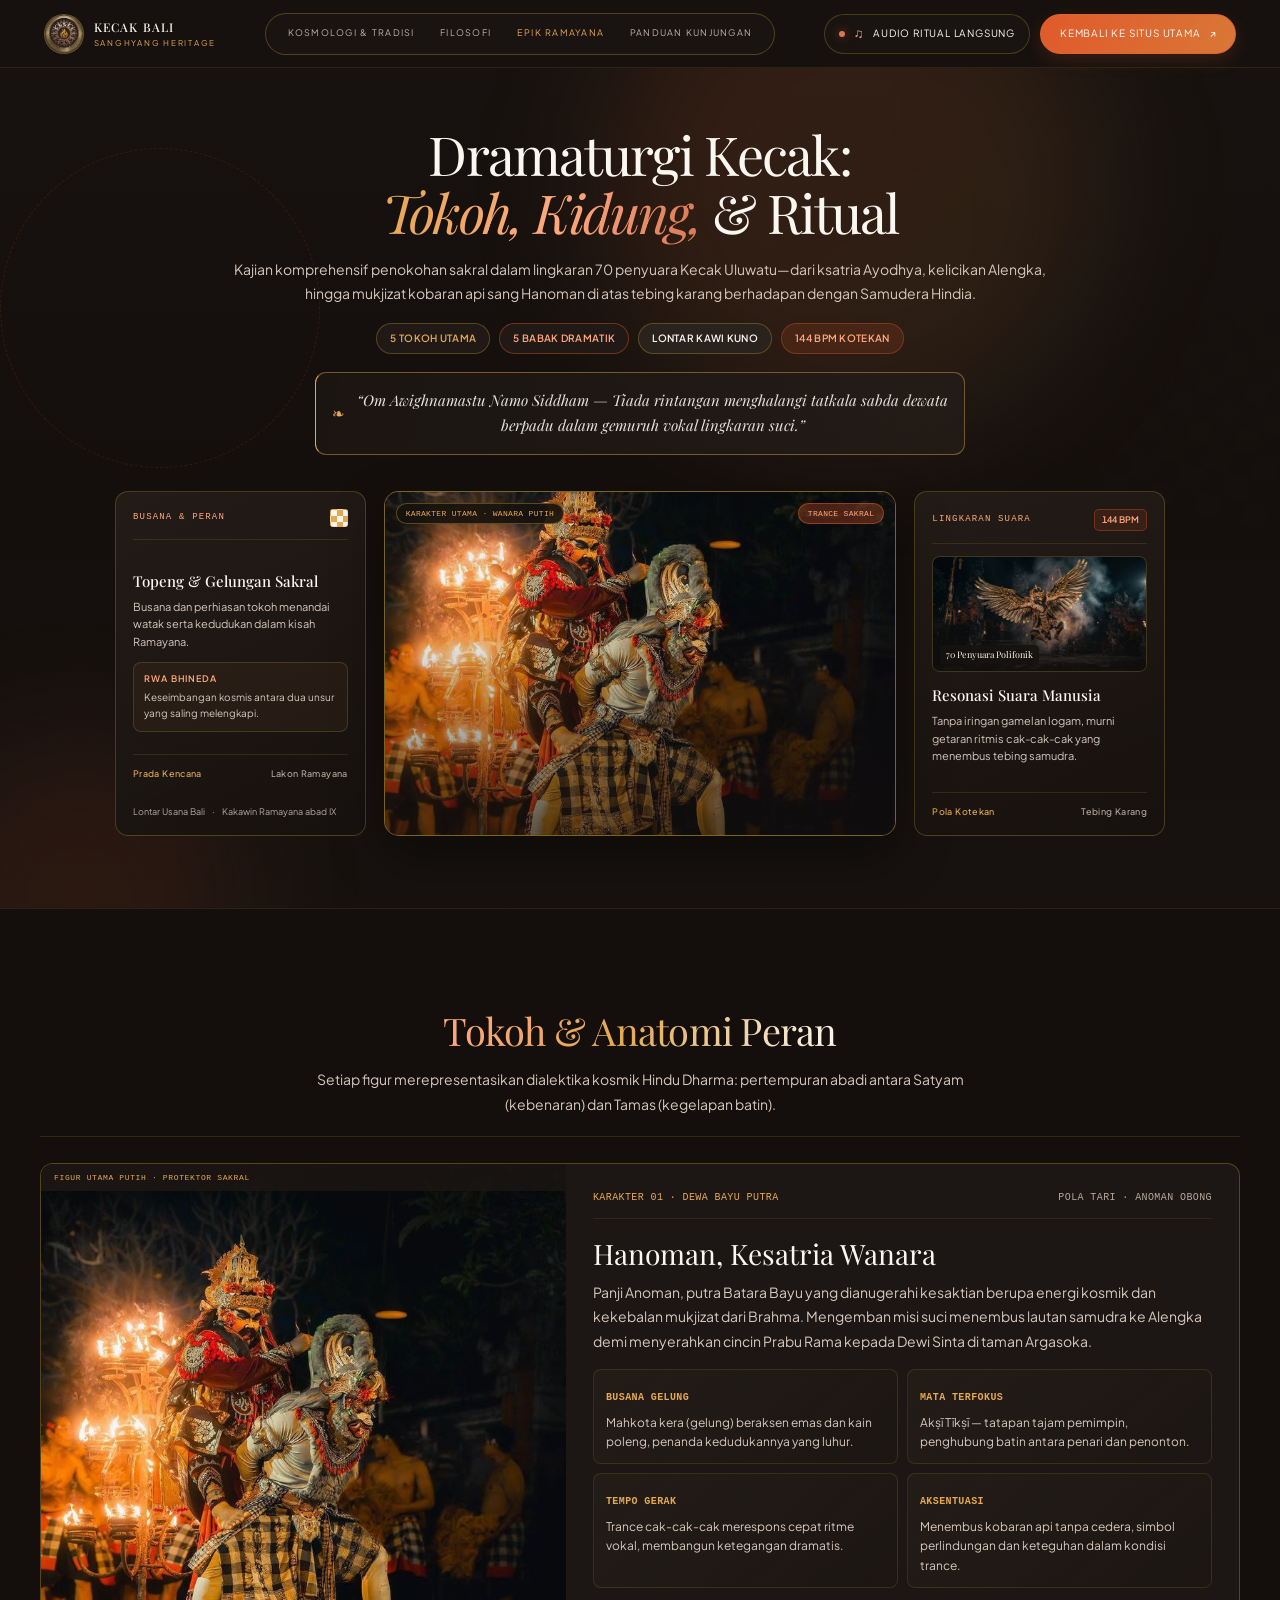
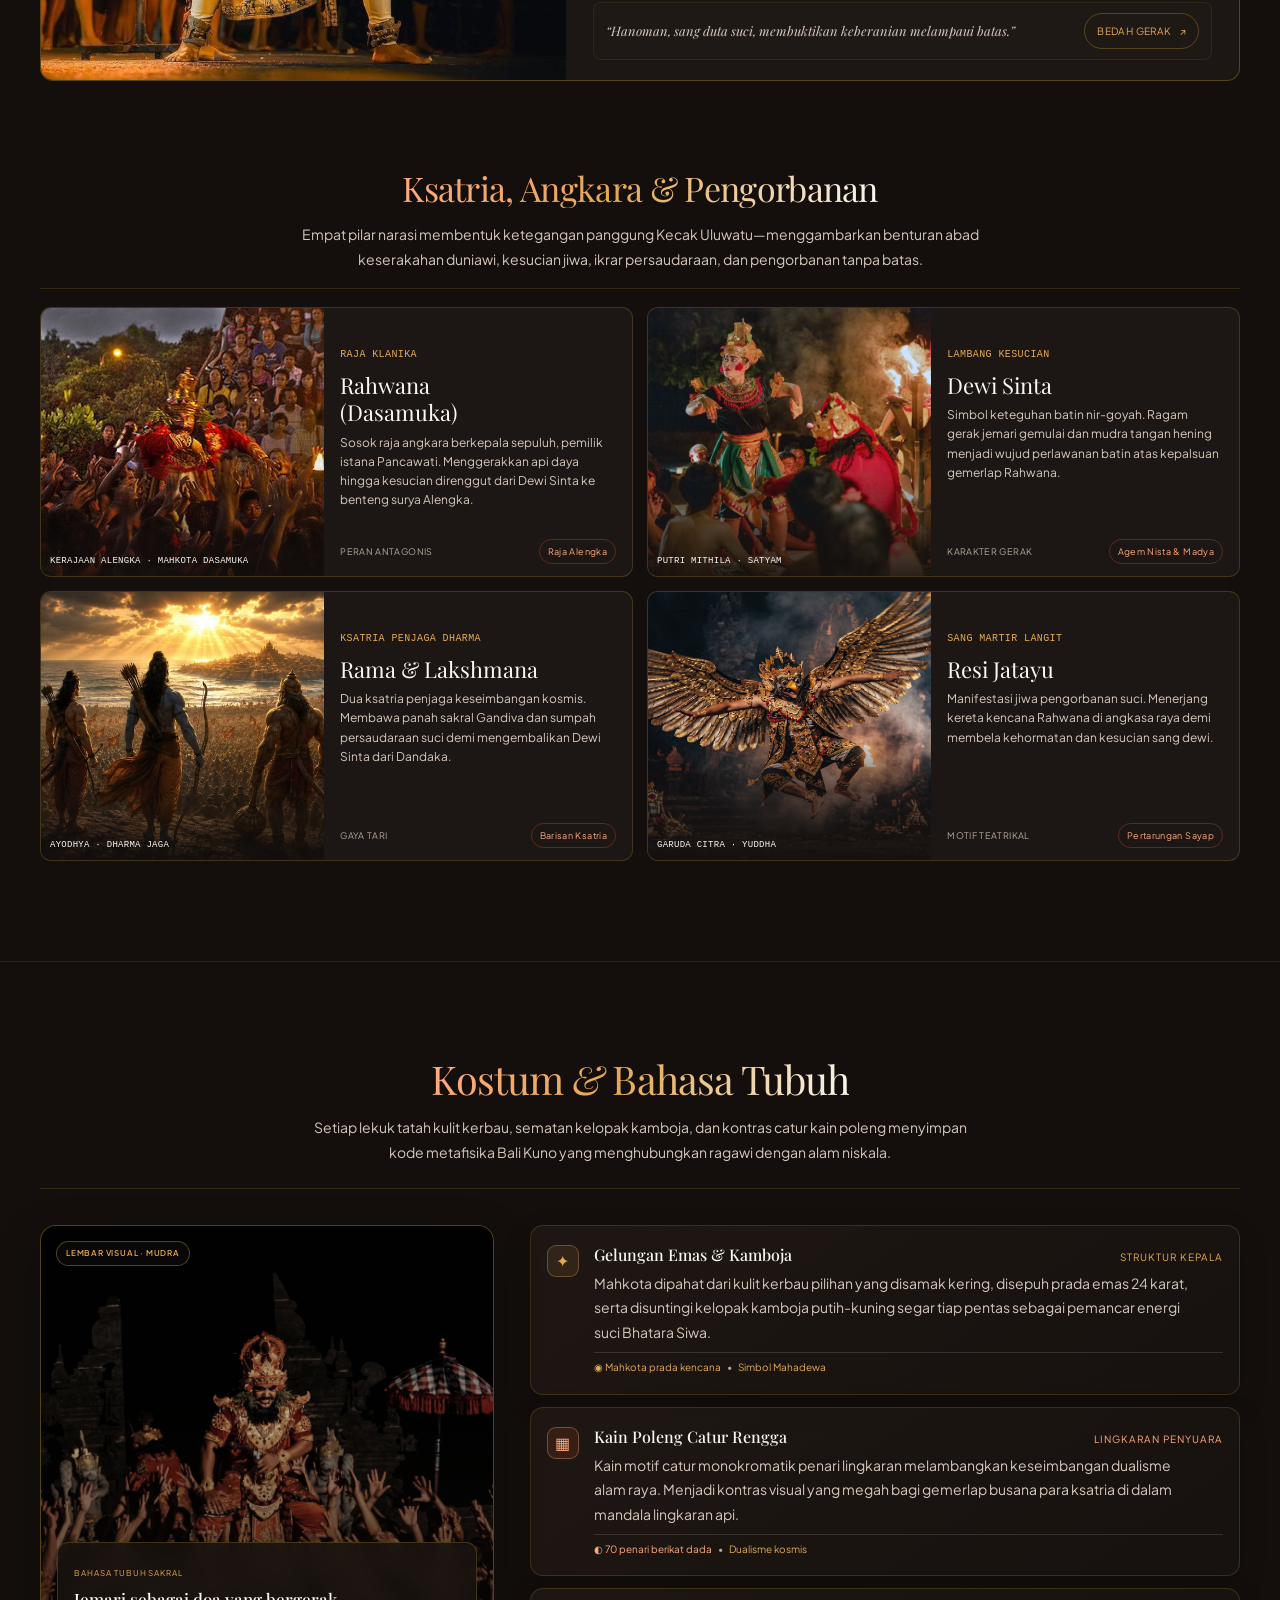
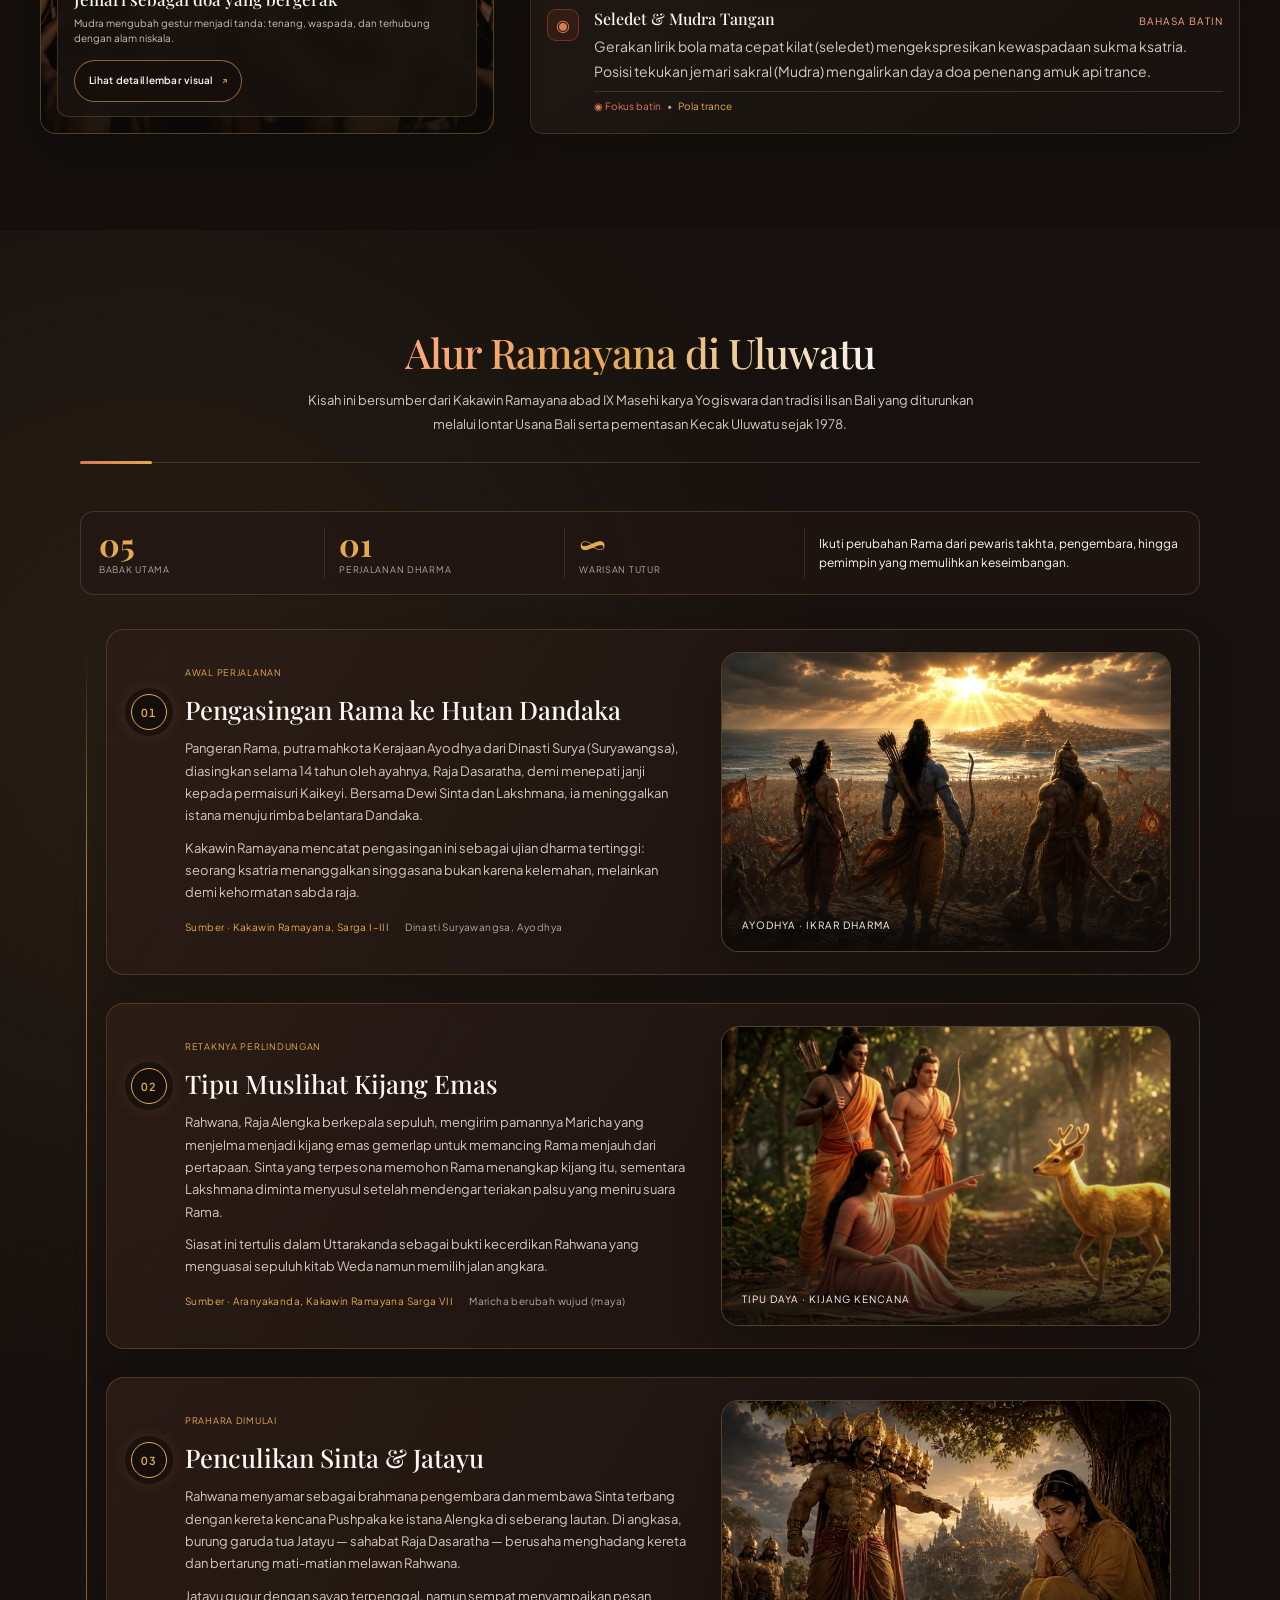
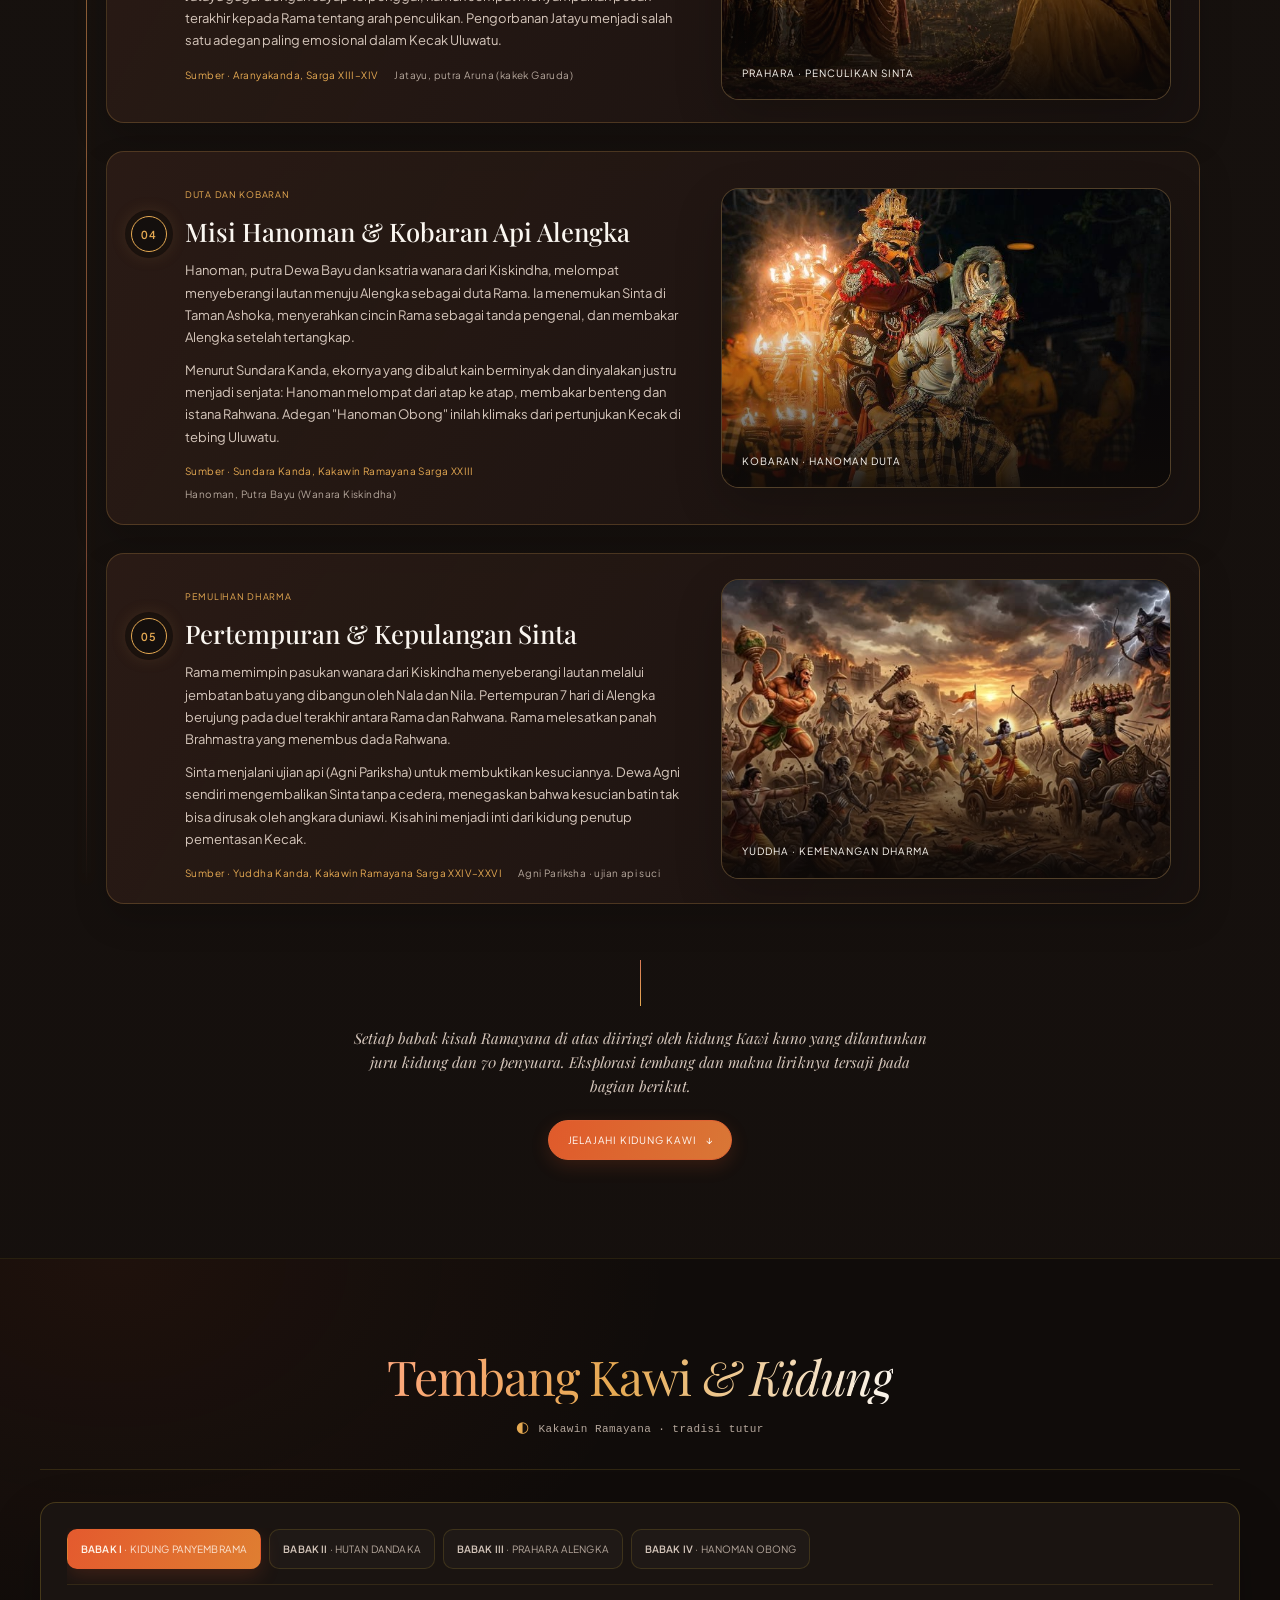
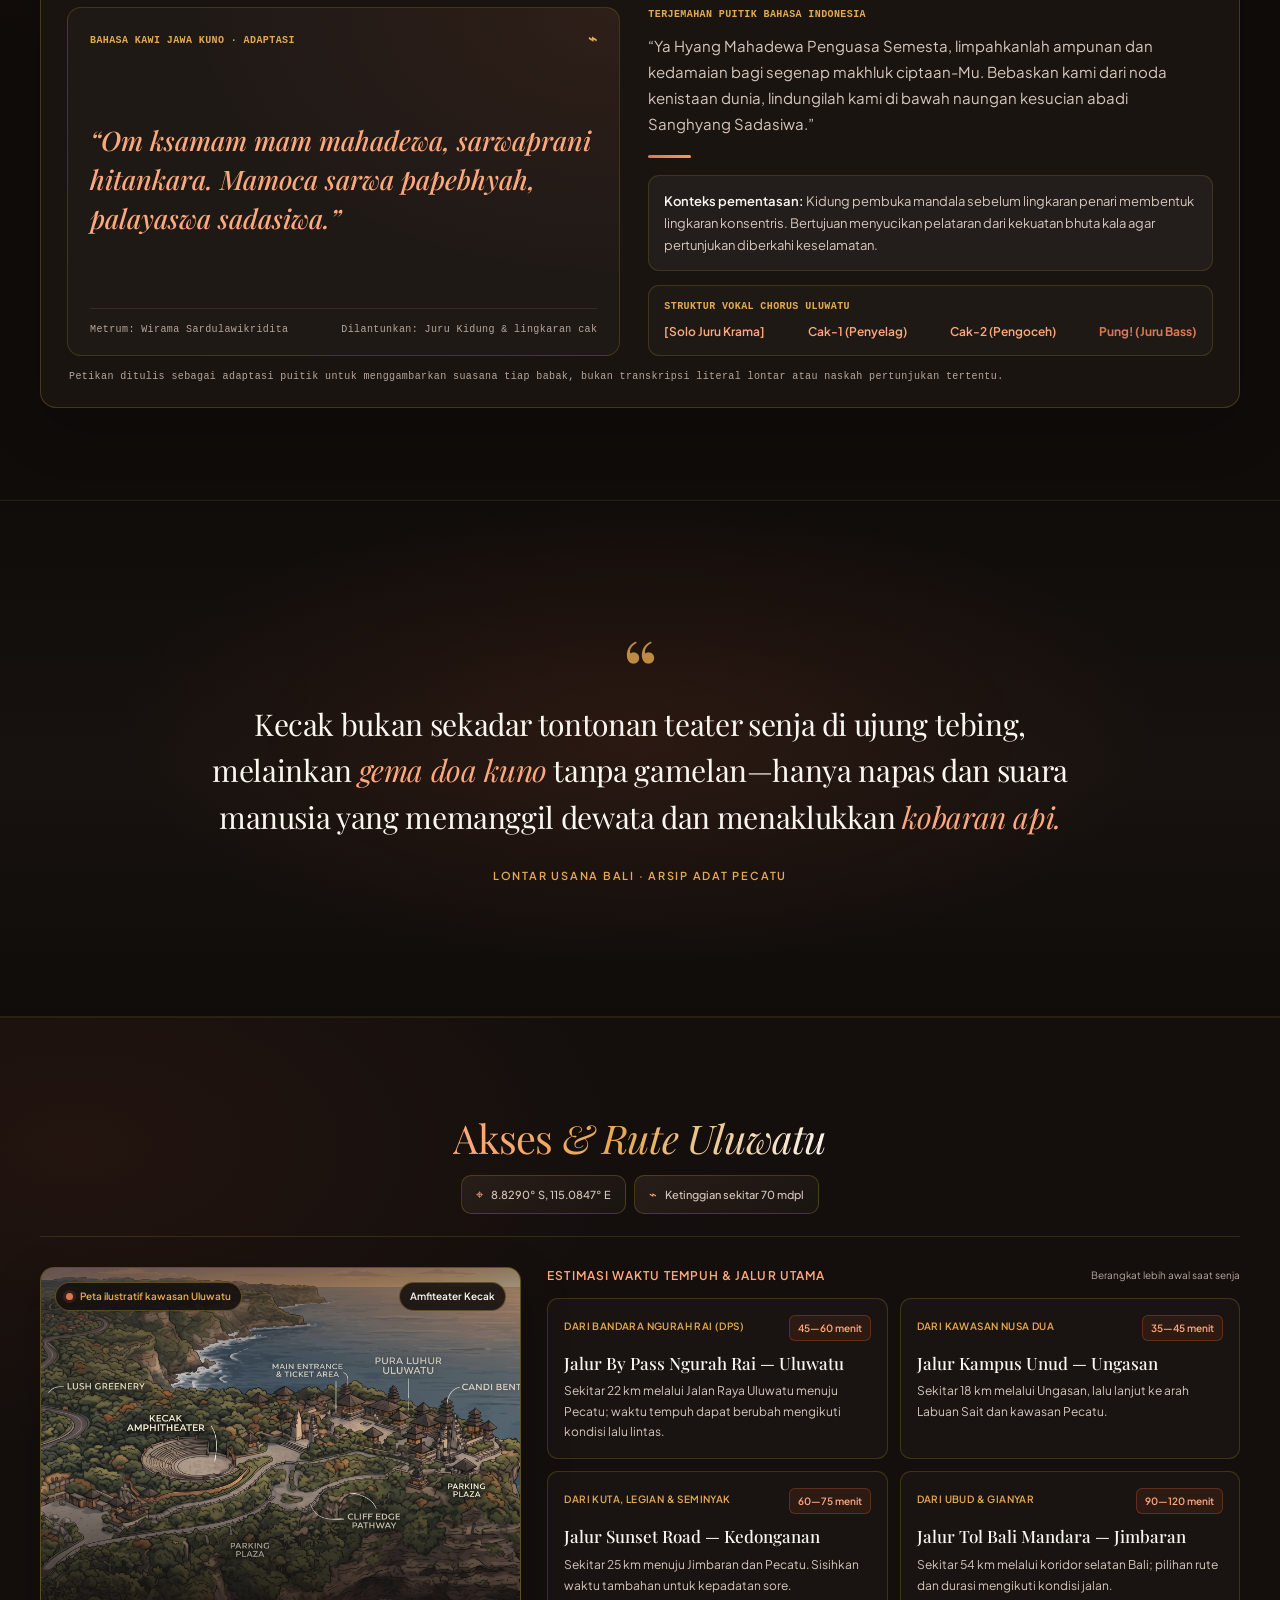
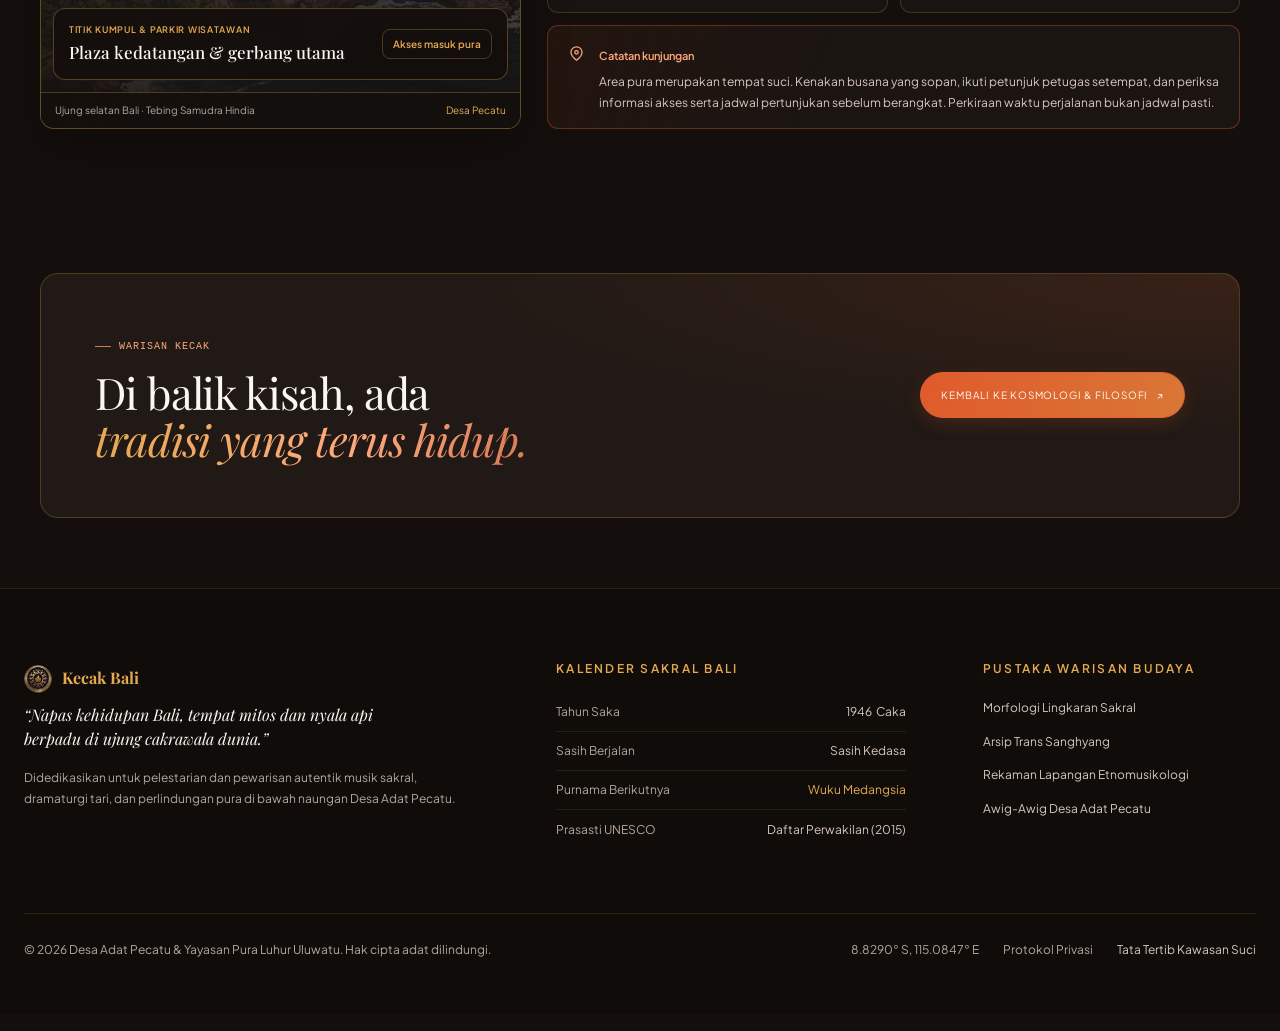
==== commit 9ed1604c: "add a new design" ====
--- a/dramaturgi.html
+++ b/dramaturgi.html
@@ -1,4 +1,4 @@
-<!doctype html>
+﻿<!doctype html>
 <html lang="id">
 
 <head>
@@ -161,7 +161,7 @@
                             <span>Karakter 01 · Dewa Bayu Putra</span>
                             <span>Pola tari · Anoman Obong</span>
                         </div>
-                        <h3>Hanoman — Sang Kesatria Wanara Putih</h3>
+                        <h3>Hanoman, Kesatria Wanara</h3>
                         <p>Panji Anoman, putra Batara Bayu yang dianugerahi kesaktian berupa energi kosmik dan kekebalan
                             mukjizat dari Brahma. Mengemban misi suci menembus lautan samudra ke Alengka demi
                             menyerahkan cincin Prabu Rama kepada Dewi Sinta di taman Argasoka.</p>
@@ -197,8 +197,7 @@
 
                 <div class="dramaturgi-cast-heading">
                     <div>
-                        <span class="dramaturgi-eyebrow"><i></i>Tokoh kunci Ramayana</span>
-                        <h3>Ksatria, Angkara &amp; Martir Pengorbanan</h3>
+                        <h3>Ksatria, Angkara &amp; Pengorbanan</h3>
                     </div>
                     <p>Empat pilar narasi membentuk ketegangan panggung Kecak Uluwatu—menggambarkan benturan abad
                         keserakahan duniawi, kesucian jiwa, ikrar persaudaraan, dan pengorbanan tanpa batas.</p>
@@ -269,7 +268,7 @@
             <div class="dramaturgi-container">
                 <div class="dramaturgi-costume-heading">
                     <div>
-                        <h2 id="dramaturgi-costume-title">Anatomi Kostum Gelungan <em>&amp;</em><br>Bahasa Tubuh Mistis
+                        <h2 id="dramaturgi-costume-title">Kostum <em>&amp;</em> Bahasa Tubuh
                         </h2>
                     </div>
                     <p>Setiap lekuk tatah kulit kerbau, sematan kelopak kamboja, dan kontras catur kain poleng menyimpan
@@ -298,7 +297,7 @@
                                 aria-hidden="true">✦</span>
                             <div class="dramaturgi-costume-copy">
                                 <div class="dramaturgi-costume-card-heading">
-                                    <h3>Gelungan Emas &amp; Bunga Jepun Kamboja</h3>
+                                    <h3>Gelungan Emas &amp; Kamboja</h3>
                                     <span>Struktur kepala</span>
                                 </div>
                                 <p>Mahkota dipahat dari kulit kerbau pilihan yang disamak kering, disepuh prada
@@ -387,7 +386,7 @@
             <div class="dramaturgi-container">
                 <div class="dramaturgi-ramayana-heading">
                     <div>
-                        <h2 id="dramaturgi-ramayana-title">Alur Epos Ramayana <em>&amp;</em><br>Perjalanan Dharma di Tebing Uluwatu</h2>
+                        <h2 id="dramaturgi-ramayana-title">Alur Ramayana di Uluwatu</h2>
                     </div>
                     <p>Kisah ini bersumber dari Kakawin Ramayana abad IX Masehi karya Yogiswara dan tradisi lisan Bali yang diturunkan melalui lontar Usana Bali serta pementasan Kecak Uluwatu sejak 1978.</p>
                 </div>
@@ -428,7 +427,7 @@
                             <span class="dramaturgi-ramayana-number" aria-hidden="true">02</span>
                             <span class="dramaturgi-ramayana-phase">Retaknya perlindungan</span>
                             <div>
-                                <h3>Tipu Muslihat Kijang Kencana Maricha</h3>
+                                <h3>Tipu Muslihat Kijang Emas</h3>
                                 <p>Rahwana, Raja Alengka berkepala sepuluh, mengirim pamannya Maricha yang menjelma menjadi kijang emas gemerlap untuk memancing Rama menjauh dari pertapaan. Sinta yang terpesona memohon Rama menangkap kijang itu, sementara Lakshmana diminta menyusul setelah mendengar teriakan palsu yang meniru suara Rama.</p>
                                 <p>Siasat ini tertulis dalam Uttarakanda sebagai bukti kecerdikan Rahwana yang menguasai sepuluh kitab Weda namun memilih jalan angkara.</p>
                                 <div class="dramaturgi-ramayana-meta"><span>Sumber · Aranyakanda, Kakawin Ramayana Sarga VII</span><span>Maricha berubah wujud (maya)</span></div>
@@ -445,7 +444,7 @@
                             <span class="dramaturgi-ramayana-number" aria-hidden="true">03</span>
                             <span class="dramaturgi-ramayana-phase">Prahara dimulai</span>
                             <div>
-                                <h3>Penculikan Sinta &amp; Pengorbanan Jatayu</h3>
+                                <h3>Penculikan Sinta &amp; Jatayu</h3>
                                 <p>Rahwana menyamar sebagai brahmana pengembara dan membawa Sinta terbang dengan kereta kencana Pushpaka ke istana Alengka di seberang lautan. Di angkasa, burung garuda tua Jatayu — sahabat Raja Dasaratha — berusaha menghadang kereta dan bertarung mati-matian melawan Rahwana.</p>
                                 <p>Jatayu gugur dengan sayap terpenggal, namun sempat menyampaikan pesan terakhir kepada Rama tentang arah penculikan. Pengorbanan Jatayu menjadi salah satu adegan paling emosional dalam Kecak Uluwatu.</p>
                                 <div class="dramaturgi-ramayana-meta"><span>Sumber · Aranyakanda, Sarga XIII–XIV</span><span>Jatayu, putra Aruna (kakek Garuda)</span></div>
@@ -479,7 +478,7 @@
                             <span class="dramaturgi-ramayana-number" aria-hidden="true">05</span>
                             <span class="dramaturgi-ramayana-phase">Pemulihan dharma</span>
                             <div>
-                                <h3>Pertempuran Besar &amp; Kembalinya Sinta</h3>
+                                <h3>Pertempuran &amp; Kepulangan Sinta</h3>
                                 <p>Rama memimpin pasukan wanara dari Kiskindha menyeberangi lautan melalui jembatan batu yang dibangun oleh Nala dan Nila. Pertempuran 7 hari di Alengka berujung pada duel terakhir antara Rama dan Rahwana. Rama melesatkan panah Brahmastra yang menembus dada Rahwana.</p>
                                 <p>Sinta menjalani ujian api (Agni Pariksha) untuk membuktikan kesuciannya. Dewa Agni sendiri mengembalikan Sinta tanpa cedera, menegaskan bahwa kesucian batin tak bisa dirusak oleh angkara duniawi. Kisah ini menjadi inti dari kidung penutup pementasan Kecak.</p>
                                 <div class="dramaturgi-ramayana-meta"><span>Sumber · Yuddha Kanda, Kakawin Ramayana Sarga XXIV–XXVI</span><span>Agni Pariksha · ujian api suci</span></div>
@@ -500,7 +499,7 @@
             <div class="dramaturgi-container">
                 <div class="dramaturgi-kawi-heading">
                     <div>
-                        <h2 id="dramaturgi-kawi-title">Transkrip Tembang Kawi <em>&amp; Kidung Babak</em></h2>
+                        <h2 id="dramaturgi-kawi-title">Tembang Kawi <em>&amp; Kidung</em></h2>
                     </div>
                     <span class="dramaturgi-kawi-source"><span aria-hidden="true">◐</span> Kakawin Ramayana · tradisi
                         tutur</span>
@@ -582,8 +581,7 @@
             <div class="dramaturgi-container">
                 <div class="dramaturgi-access-heading">
                     <div>
-                        <h2 id="dramaturgi-access-title">Navigasi Akses Bukit Jimbaran <em>&amp; Rute Menuju Pura Luhur
-                                Uluwatu</em></h2>
+                        <h2 id="dramaturgi-access-title">Akses <em>&amp; Rute Uluwatu</em></h2>
                     </div>
                     <div class="dramaturgi-access-coordinates" aria-label="Koordinat dan ketinggian">
                         <span><i aria-hidden="true">⌖</i> 8.8290° S, 115.0847° E</span>
--- a/css/dramaturgi.css
+++ b/css/dramaturgi.css
@@ -13,6 +13,7 @@
     --ember-light: #ffa87d;
     --serif: "Playfair Display", Georgia, serif;
     --sans: "Plus Jakarta Sans", Arial, sans-serif;
+    --numeric: "Plus Jakarta Sans", Arial, sans-serif;
     --content: 1280px;
     --ease: cubic-bezier(.2, .75, .25, 1);
 }
@@ -191,6 +192,11 @@
 
 
 
+body.has-custom-cursor,
+body.has-custom-cursor * {
+    cursor: none !important;
+}
+
 body.cursor-ready .custom-cursor {
     opacity: 1;
 }
@@ -1494,11 +1500,19 @@
 
 
 .dramaturgi-monograph-heading h2,
-.dramaturgi-cast-heading h3 {
+.dramaturgi-cast-heading h3,
+.dramaturgi-costume-heading h2,
+.dramaturgi-ramayana-heading h2,
+.dramaturgi-kawi-heading h2,
+.dramaturgi-access-heading h2 {
     margin: 0;
     color: var(--cream);
     font: 400 clamp(28px, 3vw, 38px)/1.15 var(--serif);
     letter-spacing: -.02em;
+    background: linear-gradient(105deg, var(--ember-light) 0%, var(--gold) 46%, var(--cream) 100%);
+    background-clip: text;
+    -webkit-background-clip: text;
+    -webkit-text-fill-color: transparent;
 }
 
 
@@ -2868,8 +2882,9 @@
     border: 1px solid var(--gold);
     border-radius: 50%;
     color: var(--gold);
-    font: 500 13px var(--sans);
-    letter-spacing: .08em;
+    font: 600 13px var(--numeric);
+    font-variant-numeric: tabular-nums lining-nums;
+    letter-spacing: .06em;
     background: var(--ink);
 }
 
@@ -4503,7 +4518,8 @@
     border-radius: 5px;
     background: rgba(224, 90, 43, .12);
     color: var(--ember-light);
-    font: 600 9px/1.4 var(--sans);
+    font: 600 9px/1.4 var(--numeric);
+    font-variant-numeric: tabular-nums lining-nums;
 }
 
 
@@ -5215,6 +5231,69 @@
 
 
 
+.dramaturgi-page .dramaturgi-monograph-heading,
+.dramaturgi-page .dramaturgi-cast-heading,
+.dramaturgi-page .dramaturgi-costume-heading,
+.dramaturgi-page .dramaturgi-ramayana-heading,
+.dramaturgi-page .dramaturgi-kawi-heading,
+.dramaturgi-page .dramaturgi-access-heading {
+    display: flex;
+    flex-direction: column;
+    align-items: center;
+    gap: 14px;
+    text-align: center;
+}
+
+.dramaturgi-page .dramaturgi-monograph-heading > p,
+.dramaturgi-page .dramaturgi-cast-heading > p,
+.dramaturgi-page .dramaturgi-costume-heading > p,
+.dramaturgi-page .dramaturgi-ramayana-heading > p {
+    max-width: 680px;
+    margin: 0 auto;
+    justify-self: auto;
+}
+
+.dramaturgi-page .dramaturgi-kawi-source {
+    align-self: center;
+}
+
+.dramaturgi-page .dramaturgi-access-coordinates {
+    display: grid;
+    grid-template-columns: repeat(2, minmax(0, auto));
+    justify-content: center;
+    gap: 8px;
+    width: auto;
+    align-self: center;
+    padding-bottom: 0;
+}
+
+.dramaturgi-page .dramaturgi-access-coordinates span {
+    justify-content: center;
+    min-width: 0;
+    padding: 9px 14px;
+    border-radius: 10px;
+    background: linear-gradient(145deg, rgba(42, 31, 25, .92), rgba(28, 22, 19, .86));
+    text-align: center;
+}
+
+@media (max-width: 560px) {
+    .dramaturgi-page .dramaturgi-access-coordinates {
+        grid-template-columns: 1fr;
+        width: min(100%, 300px);
+    }
+}
+
+.dramaturgi-page .dramaturgi-access-heading h2,
+.dramaturgi-page .dramaturgi-kawi-heading h2,
+.dramaturgi-page .dramaturgi-costume-heading h2,
+.dramaturgi-page .dramaturgi-ramayana-heading h2,
+.dramaturgi-page .dramaturgi-monograph-heading h2,
+    .dramaturgi-page .dramaturgi-cast-heading h3 {
+    max-width: 820px;
+    text-align: center;
+}
+
+
 .dramaturgi-access-coordinates {
     display: grid;
     justify-items: start;
@@ -6503,7 +6582,7 @@
     }
 
 
-    .nav-pill.is-active {
+    .nav-pill.is-open {
         display: flex !important;
     }
 
@@ -6528,6 +6607,30 @@
 
 html {
     scroll-behavior: smooth;
+}
+
+:root {
+    --muted: #b7a79b;
+}
+
+body {
+    font-size: 15px;
+}
+
+@media (max-width: 959px) and (min-width: 768px) {
+    .dramaturgi-page .site-header .nav-pill {
+        display: none !important;
+    }
+
+    .dramaturgi-page .site-header .menu-toggle {
+        display: inline-flex !important;
+    }
+}
+
+@media (hover: none), (pointer: coarse) {
+    .dramaturgi-page .custom-cursor {
+        display: none !important;
+    }
 }
 
 @media (prefers-reduced-motion: reduce) {
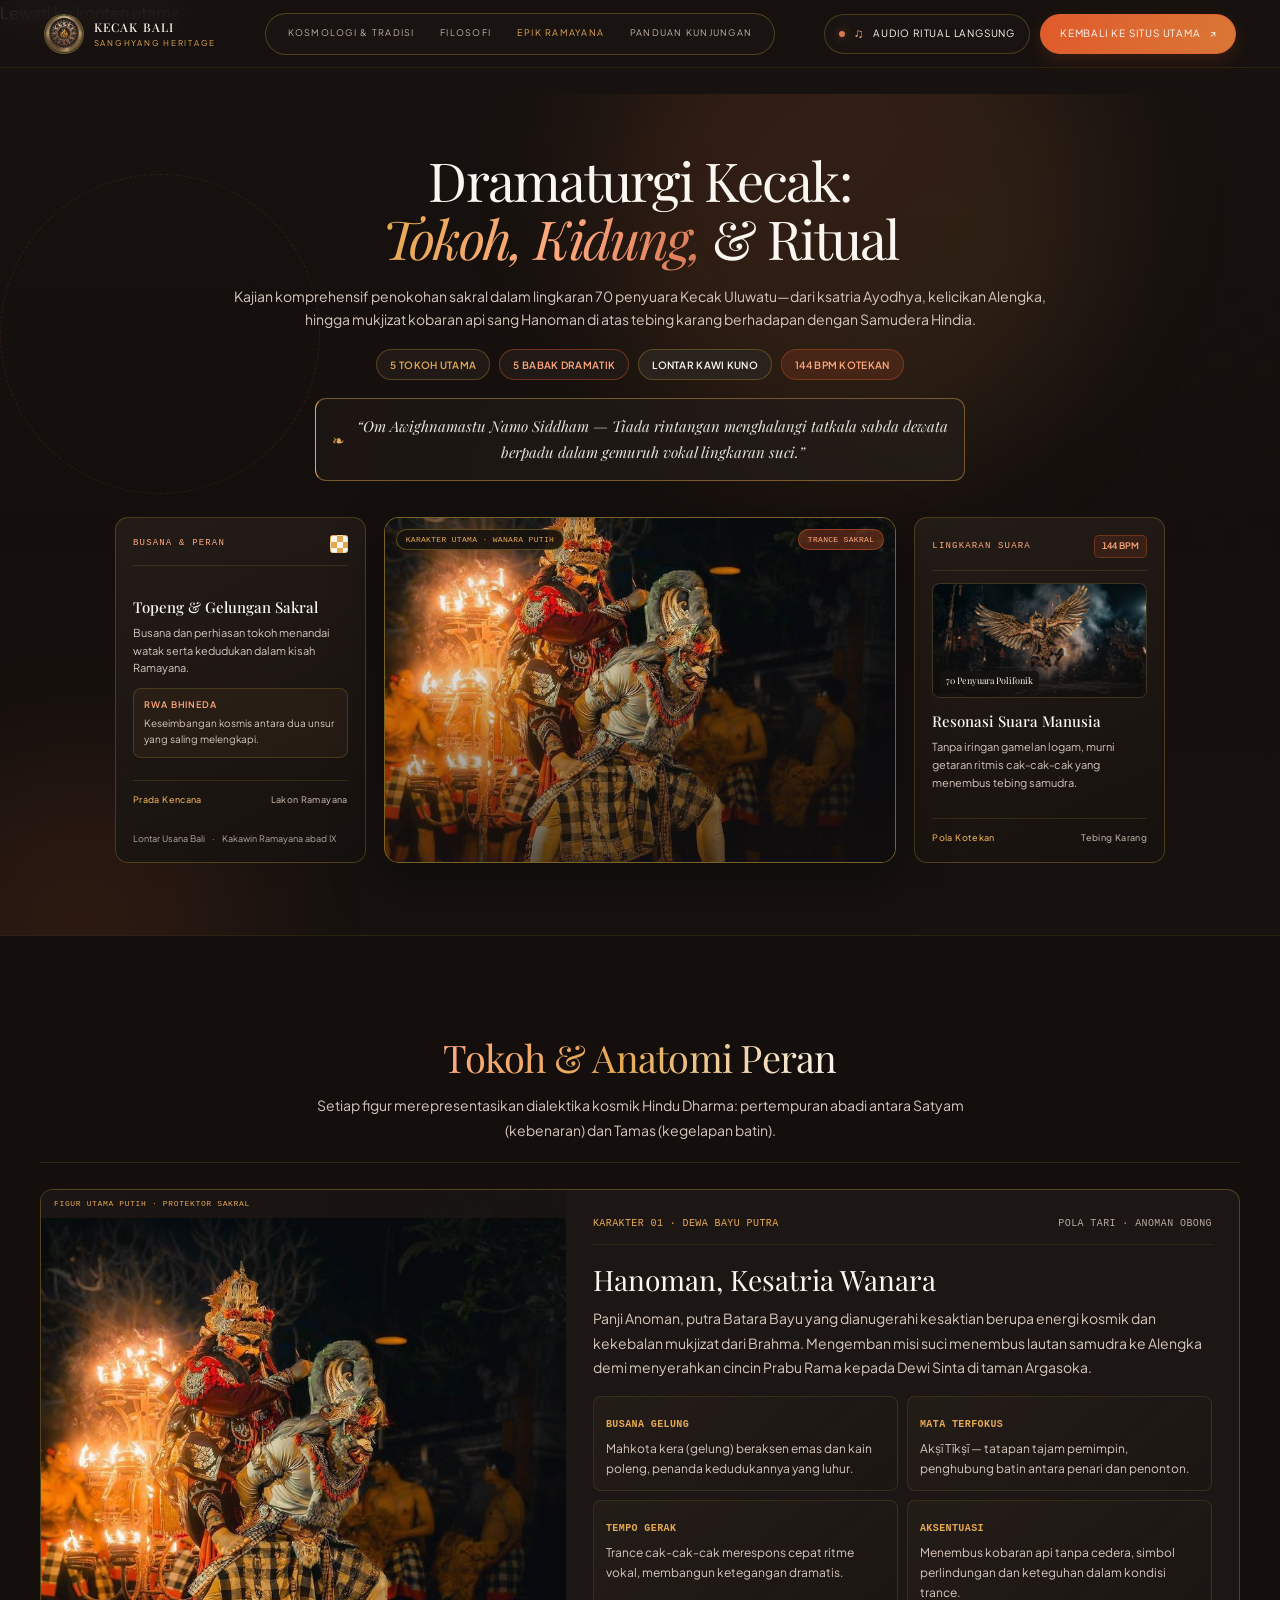
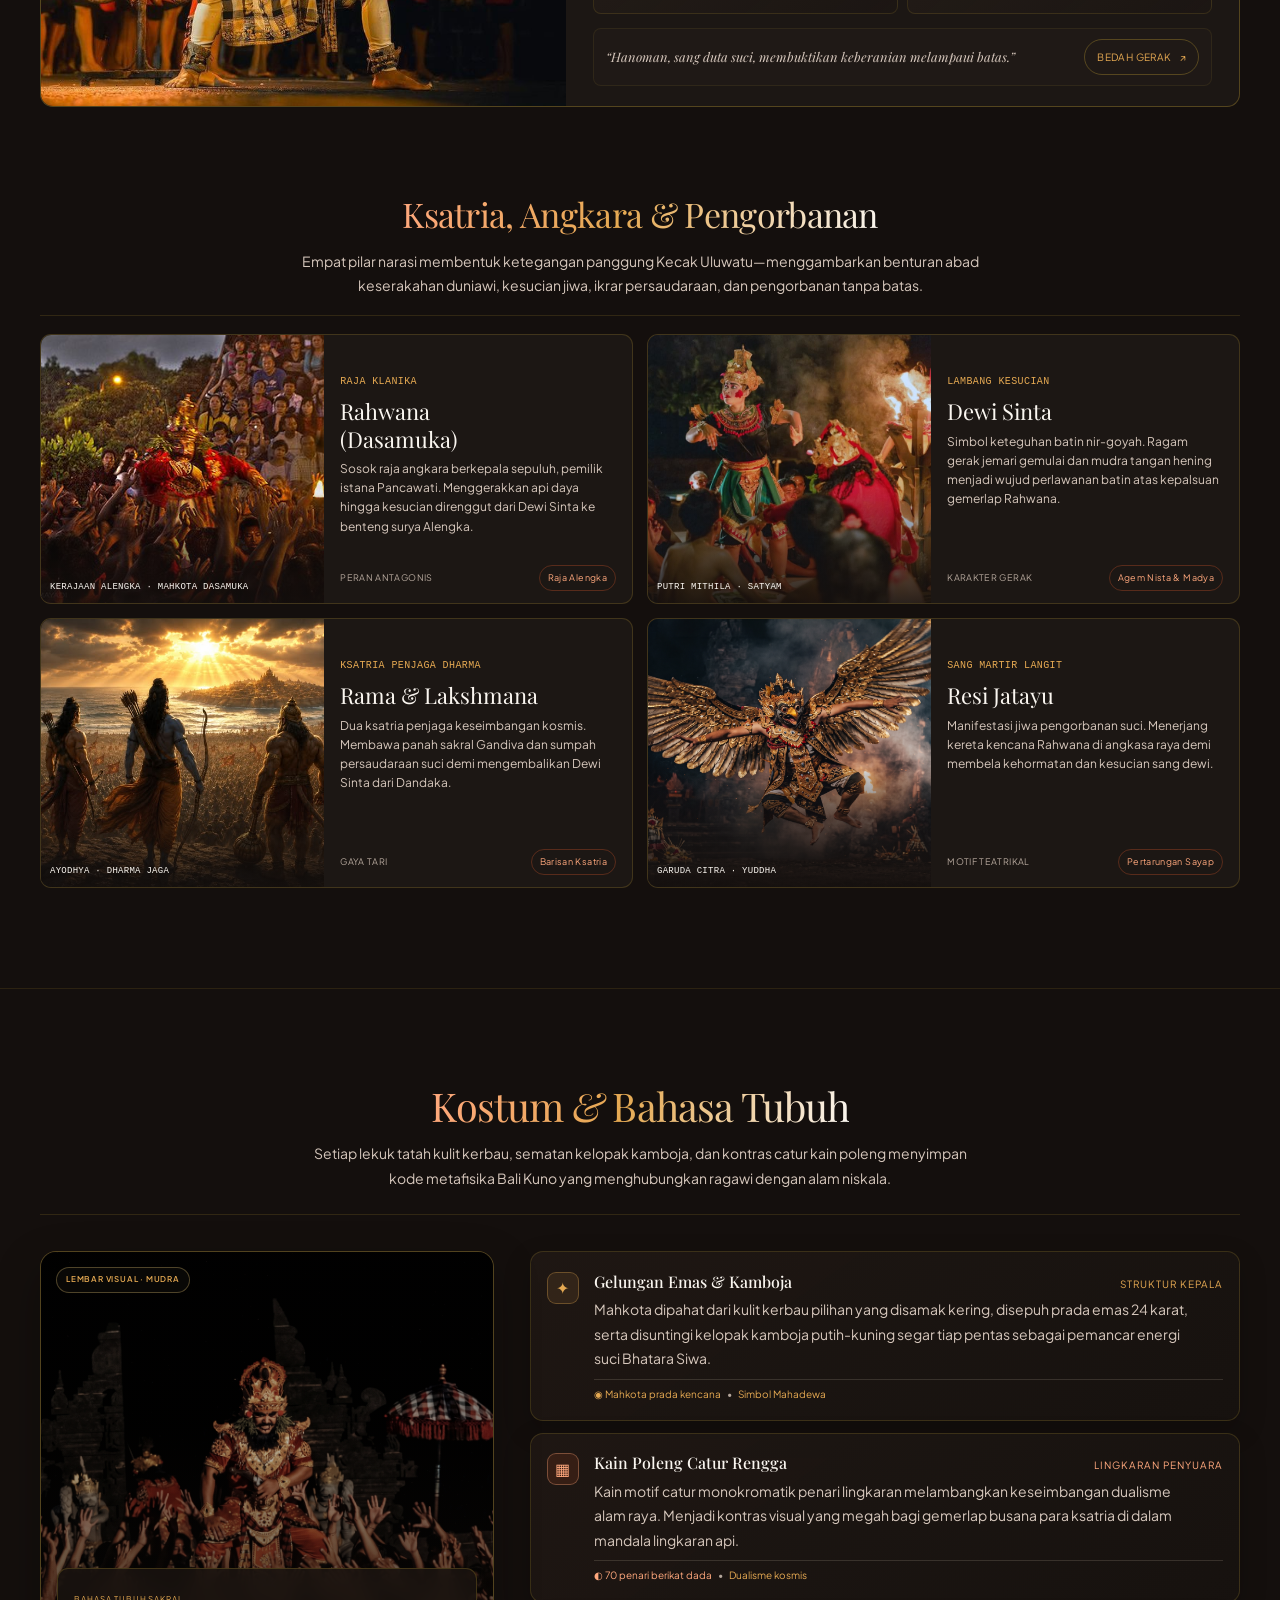
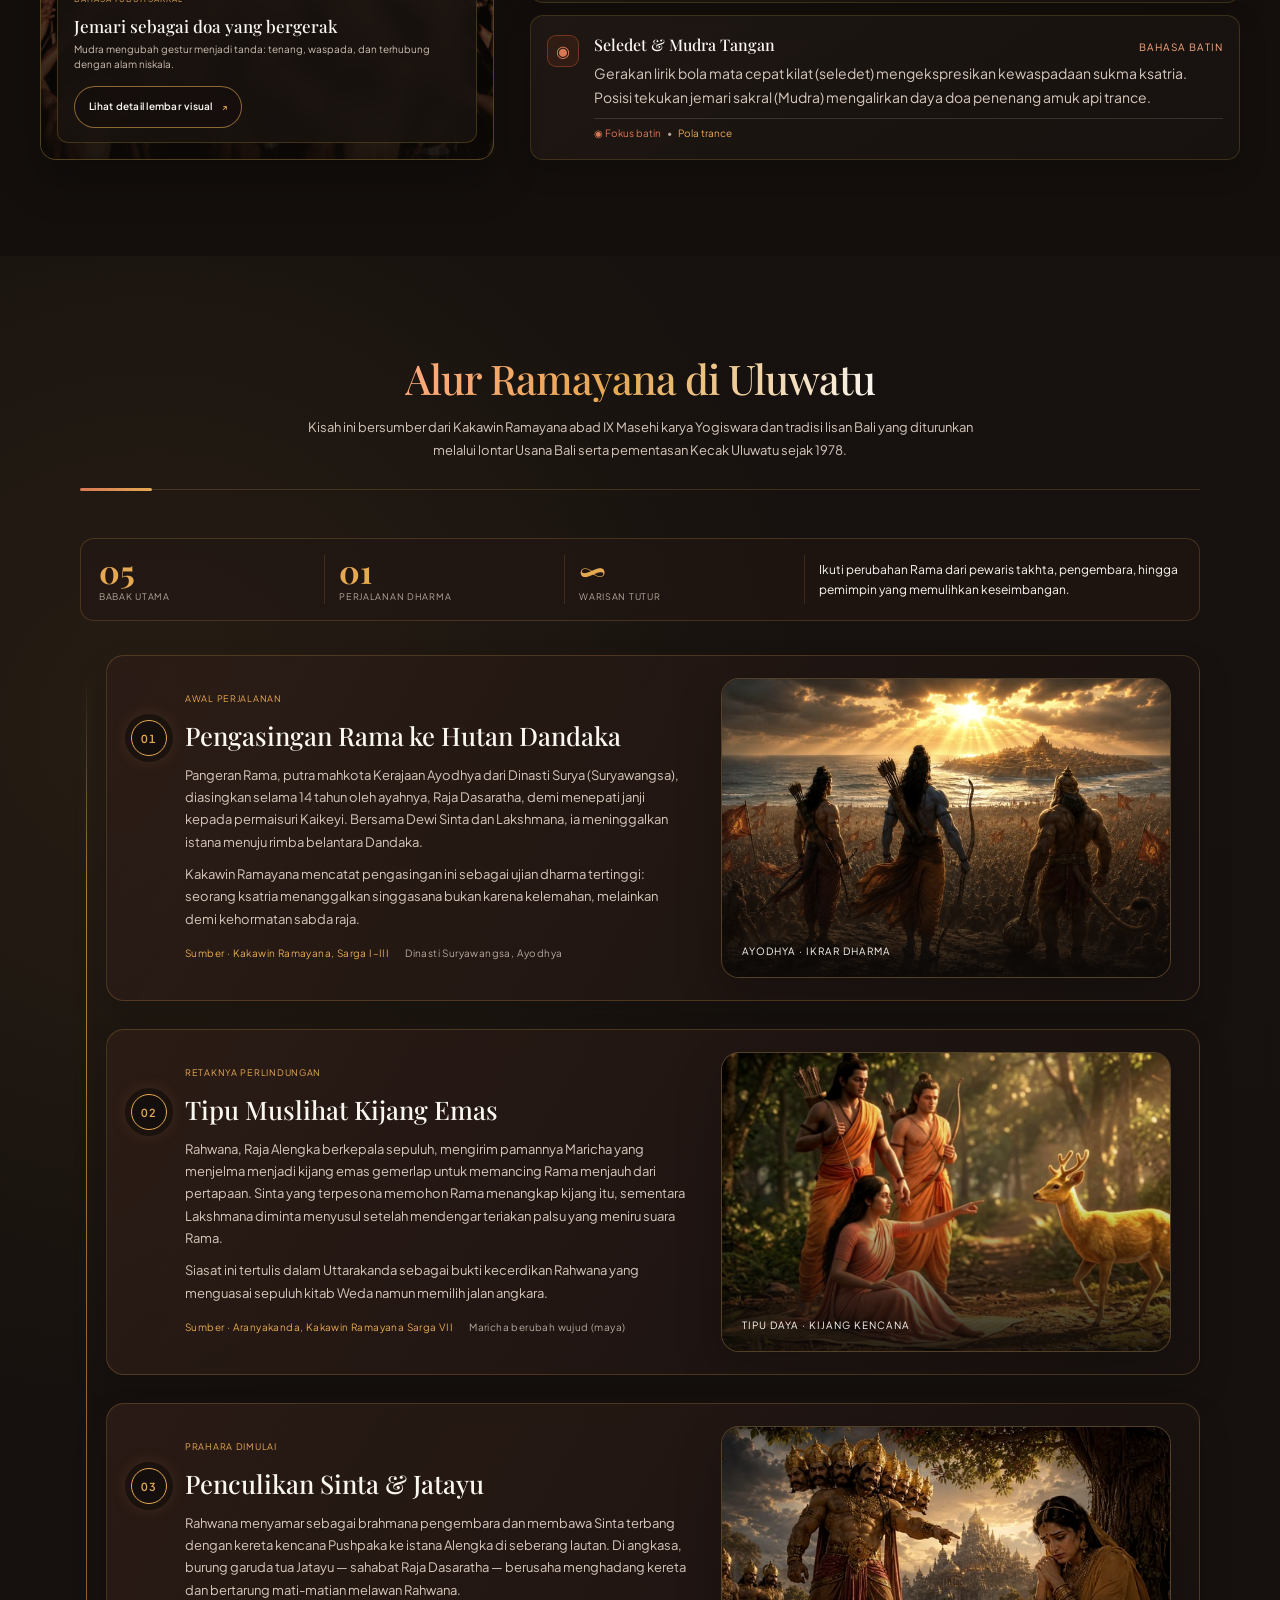
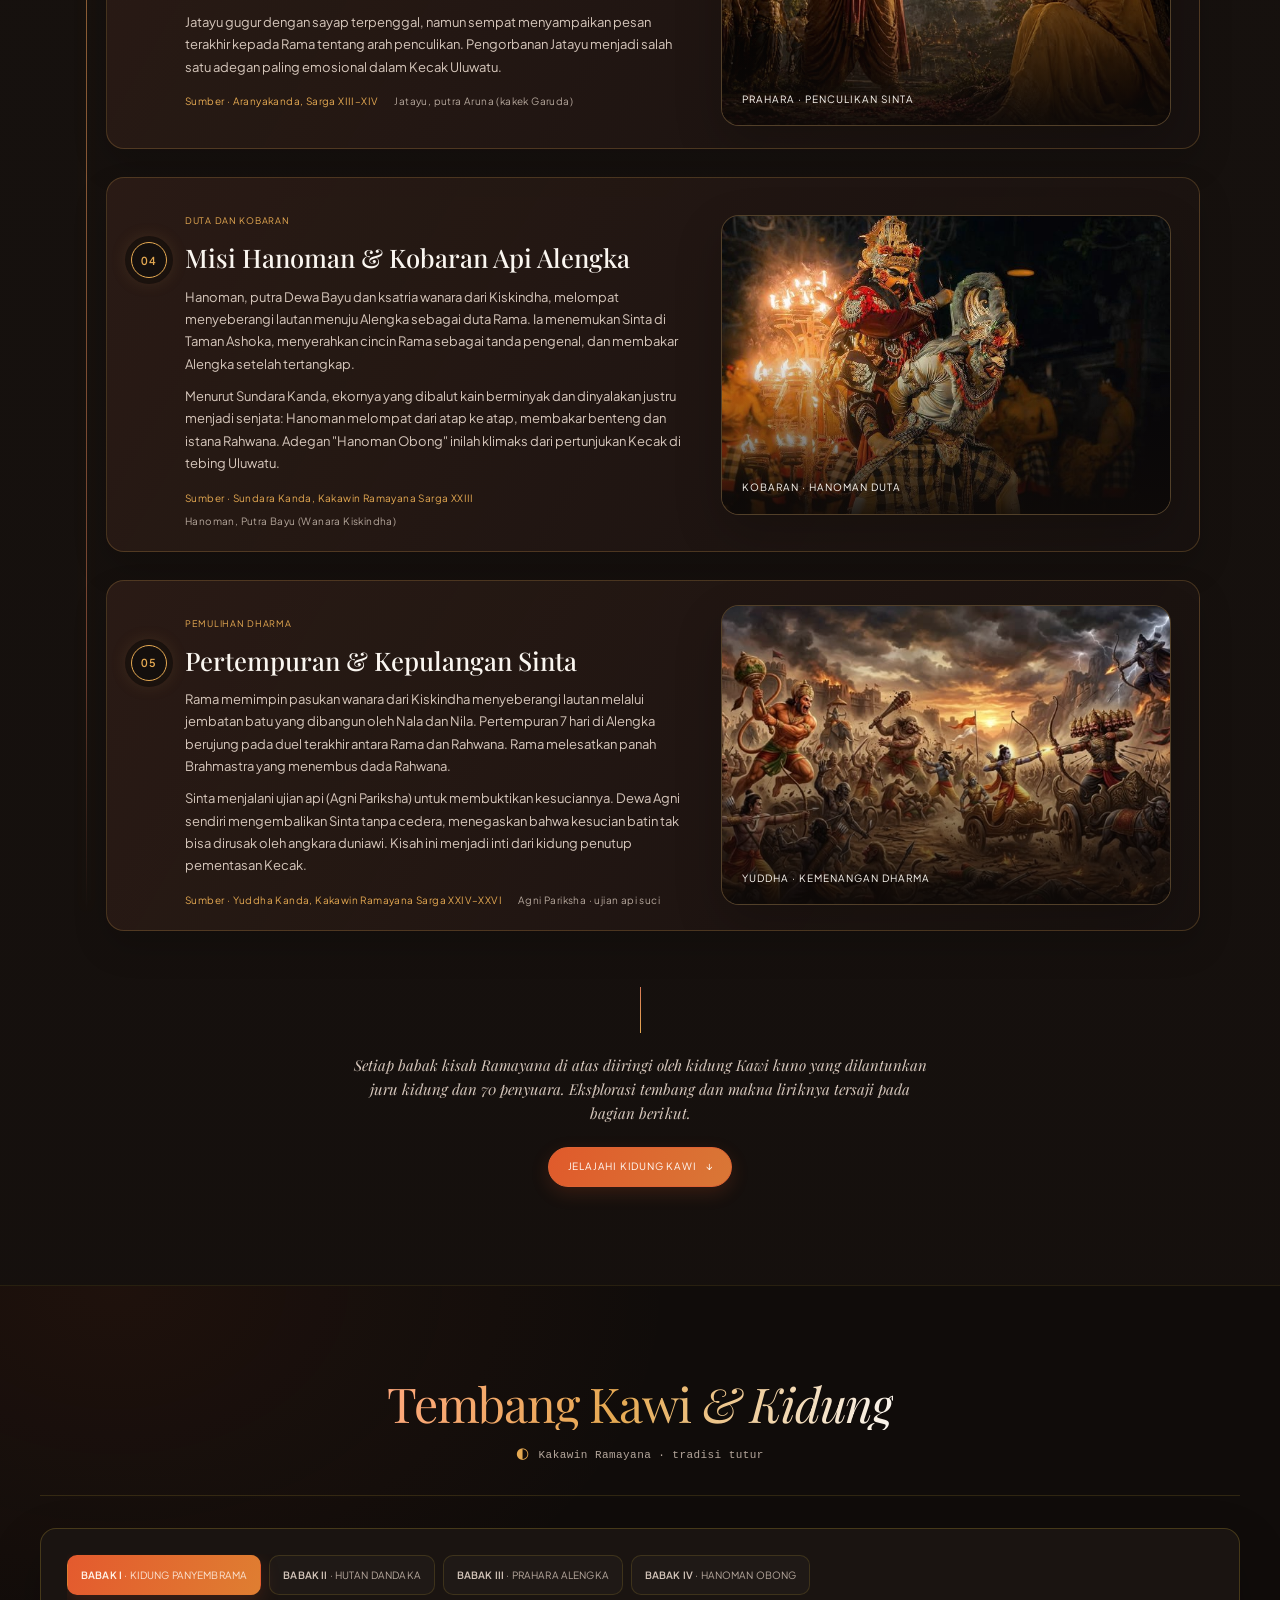
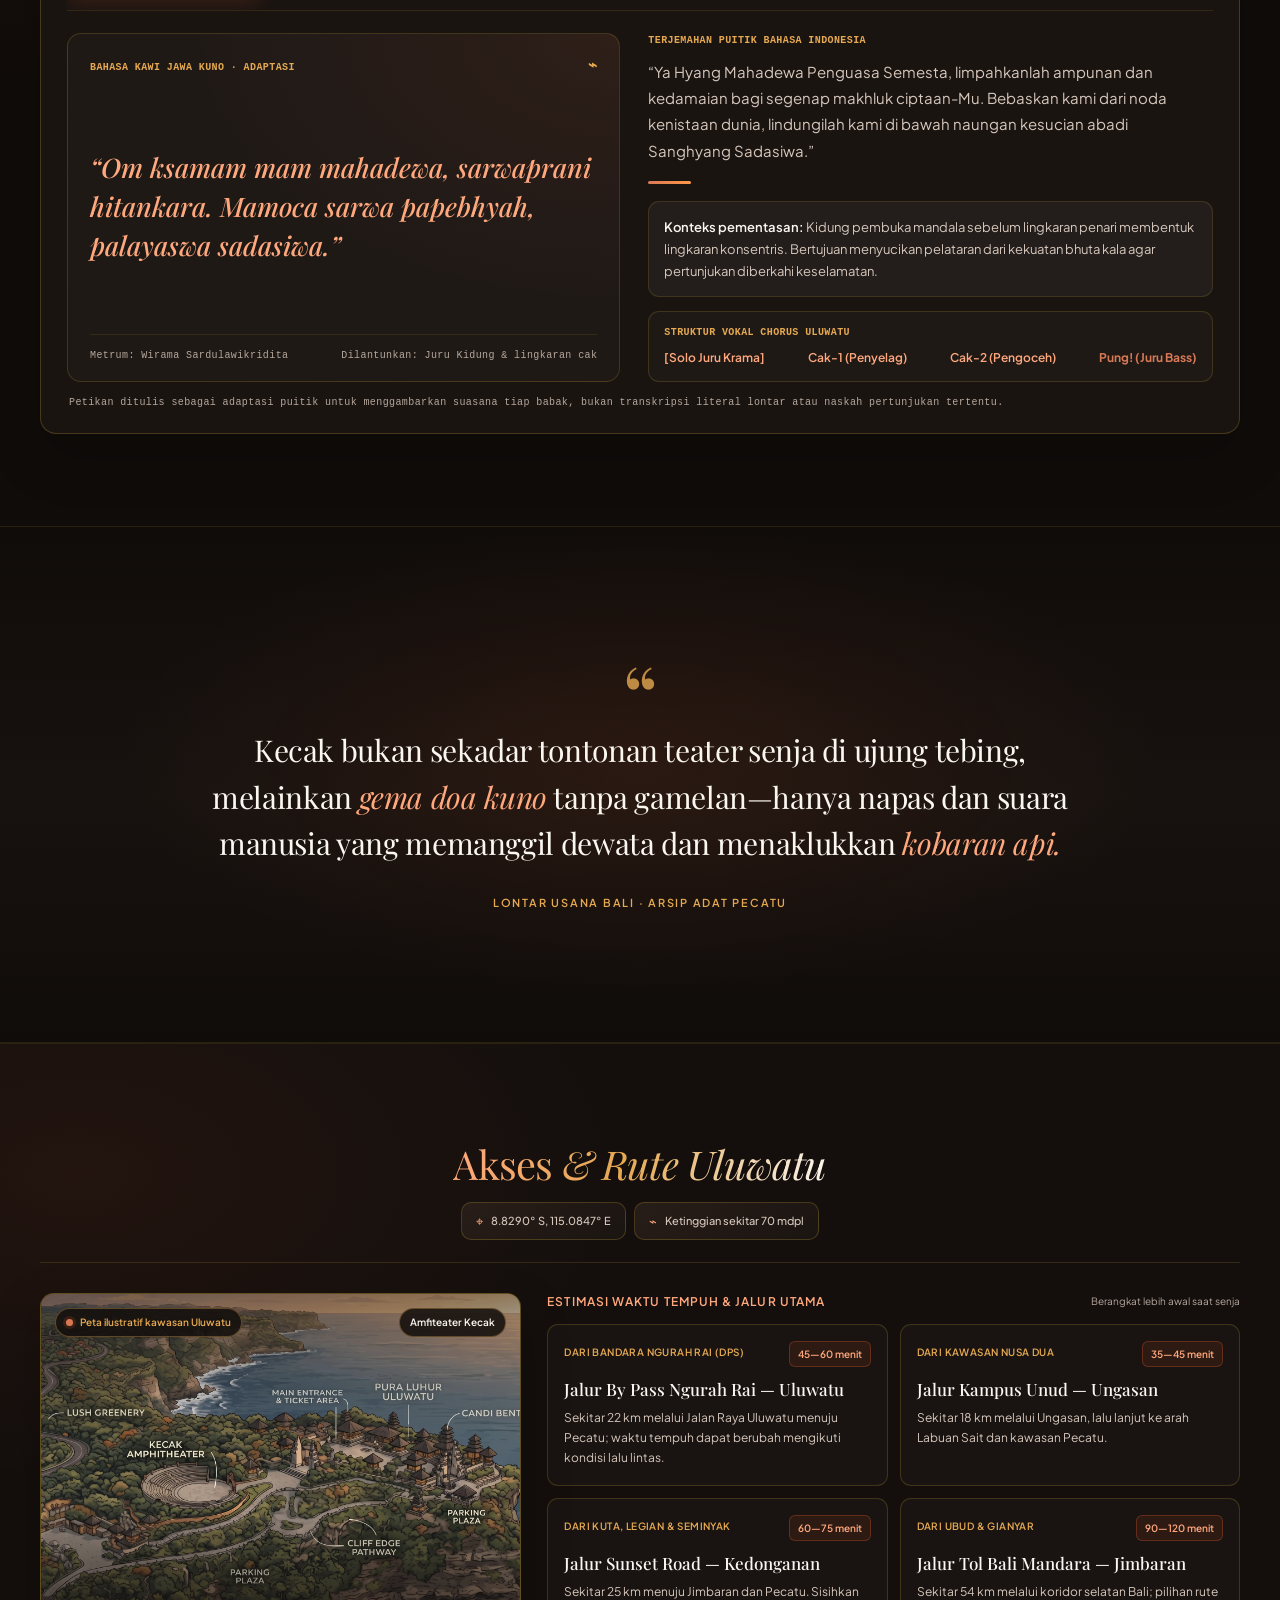
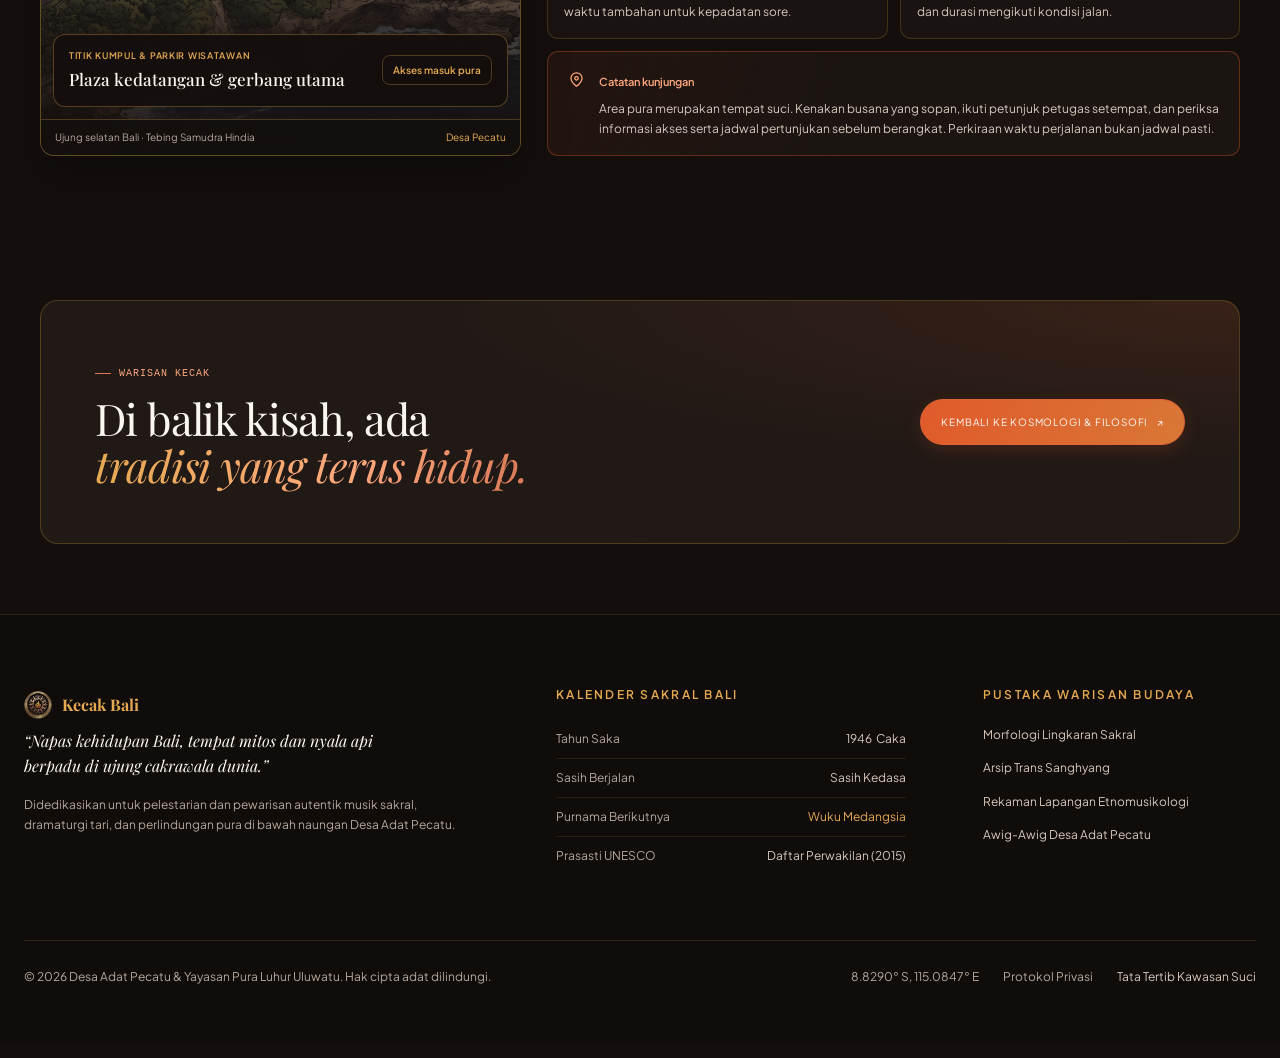
==== commit 5c193284: "add a new design" ====
--- a/dramaturgi.html
+++ b/dramaturgi.html
@@ -7,6 +7,12 @@
     <meta name="theme-color" content="#140f0d">
     <meta name="description"
         content="Jelajahi dramaturgi kosmik Tari Kecak, tokoh Ramayana, kidung Kawi, dan alur teatrikal sakral Uluwatu.">
+    <link rel="canonical" href="dramaturgi.html">
+    <meta property="og:type" content="article">
+    <meta property="og:title" content="Dramaturgi Kosmik — Kecak Bali">
+    <meta property="og:description" content="Jelajahi dramaturgi kosmik Tari Kecak, tokoh Ramayana, kidung Kawi, dan alur teatrikal sakral Uluwatu.">
+    <meta property="og:image" content="assets/pictures/hanuman-portrait.png">
+    <meta name="twitter:card" content="summary_large_image">
     <title>Dramaturgi Kosmik — Kecak Bali</title>
     <script>document.documentElement.classList.add("has-page-loader");</script>
     <link rel="preconnect" href="https://fonts.googleapis.com">
@@ -19,6 +25,7 @@
 </head>
 
 <body class="dramaturgi-page">
+    <a class="skip-link" href="#main-content">Lewati ke konten utama</a>
     <div class="page-loader" role="status" aria-live="polite" aria-label="Memuat halaman Kecak Bali">
         <div class="page-loader-content" aria-hidden="true">
             <span class="brand-mark"><img src="assets/pictures/heritage-mark.png" alt=""></span>
@@ -55,7 +62,7 @@
         </div>
     </header>
 
-    <main class="dramaturgi-main">
+    <main id="main-content" class="dramaturgi-main">
         <section class="dramaturgi-hero" aria-labelledby="dramaturgi-title" data-reveal="fade-up">
             <div class="dramaturgi-atmosphere" aria-hidden="true">
                 <span class="dramaturgi-orbit"></span>
--- a/css/dramaturgi.css
+++ b/css/dramaturgi.css
@@ -192,9 +192,11 @@
 
 
 
-body.has-custom-cursor,
-body.has-custom-cursor * {
-    cursor: none !important;
+@media (hover: hover) and (pointer: fine) {
+    body.has-custom-cursor,
+    body.has-custom-cursor * {
+        cursor: none !important;
+    }
 }
 
 body.cursor-ready .custom-cursor {
@@ -880,7 +882,22 @@
 
 @media (max-width: 560px) {
 
-    body {
+.skip-link {
+    position: fixed;
+    z-index: 3000;
+    top: 12px;
+    left: 12px;
+    padding: 10px 14px;
+    border-radius: 8px;
+    background: var(--gold);
+    color: var(--ink);
+    transform: translateY(-160%);
+}
+
+.skip-link:focus { transform: translateY(0); }
+
+body {
+
         font-size: 13px;
     }
 
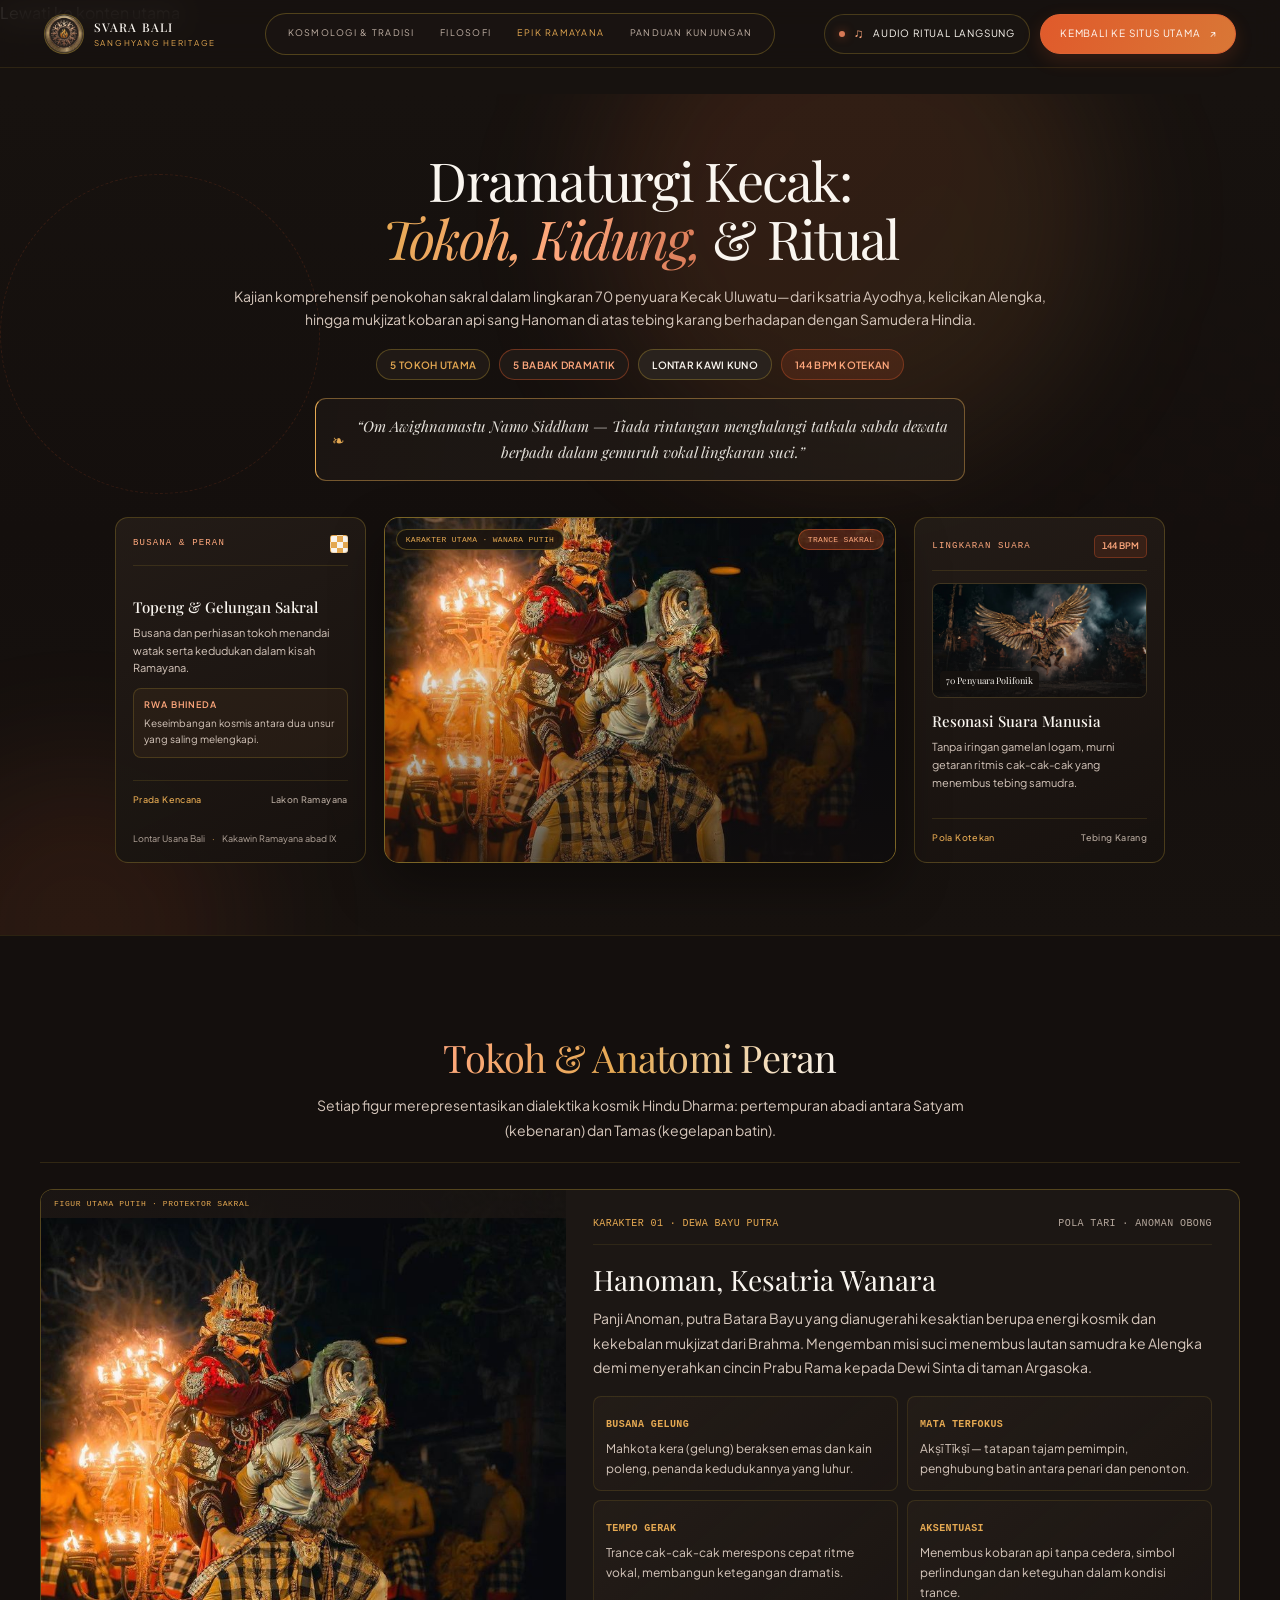
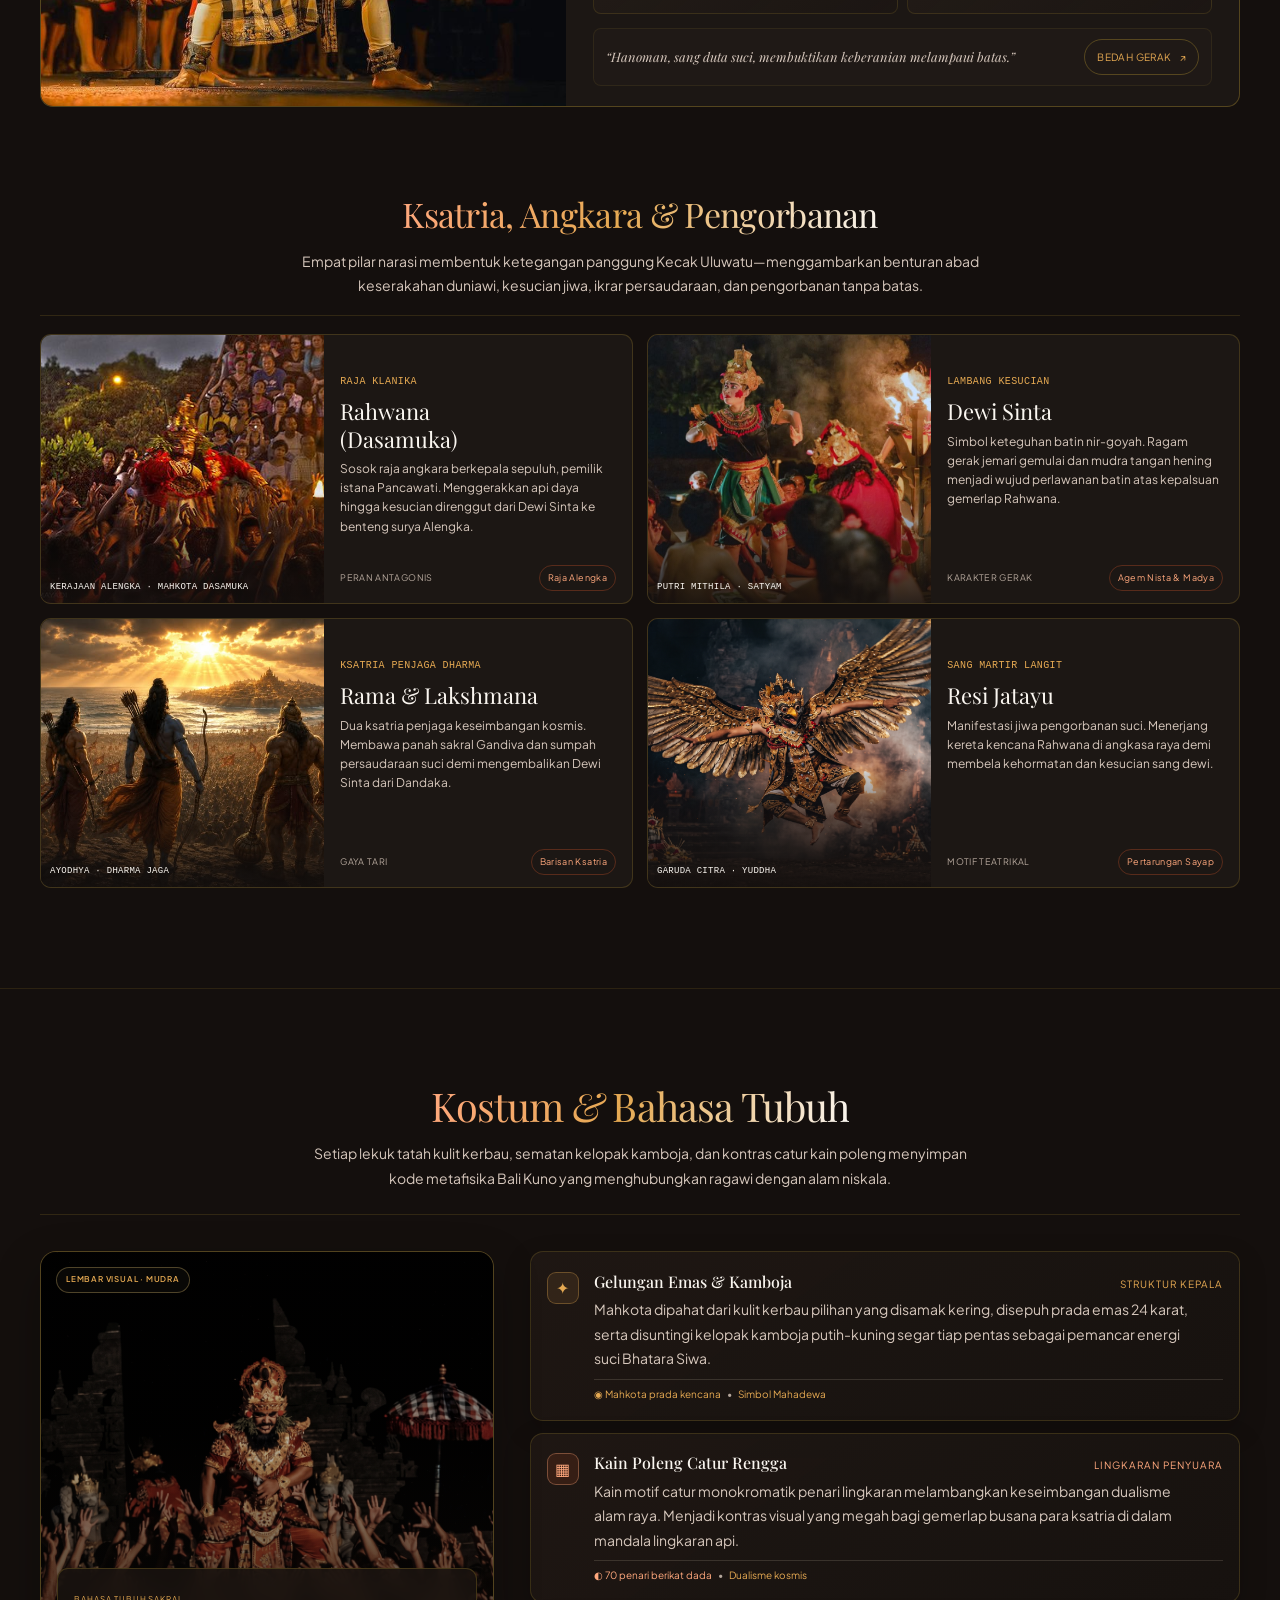
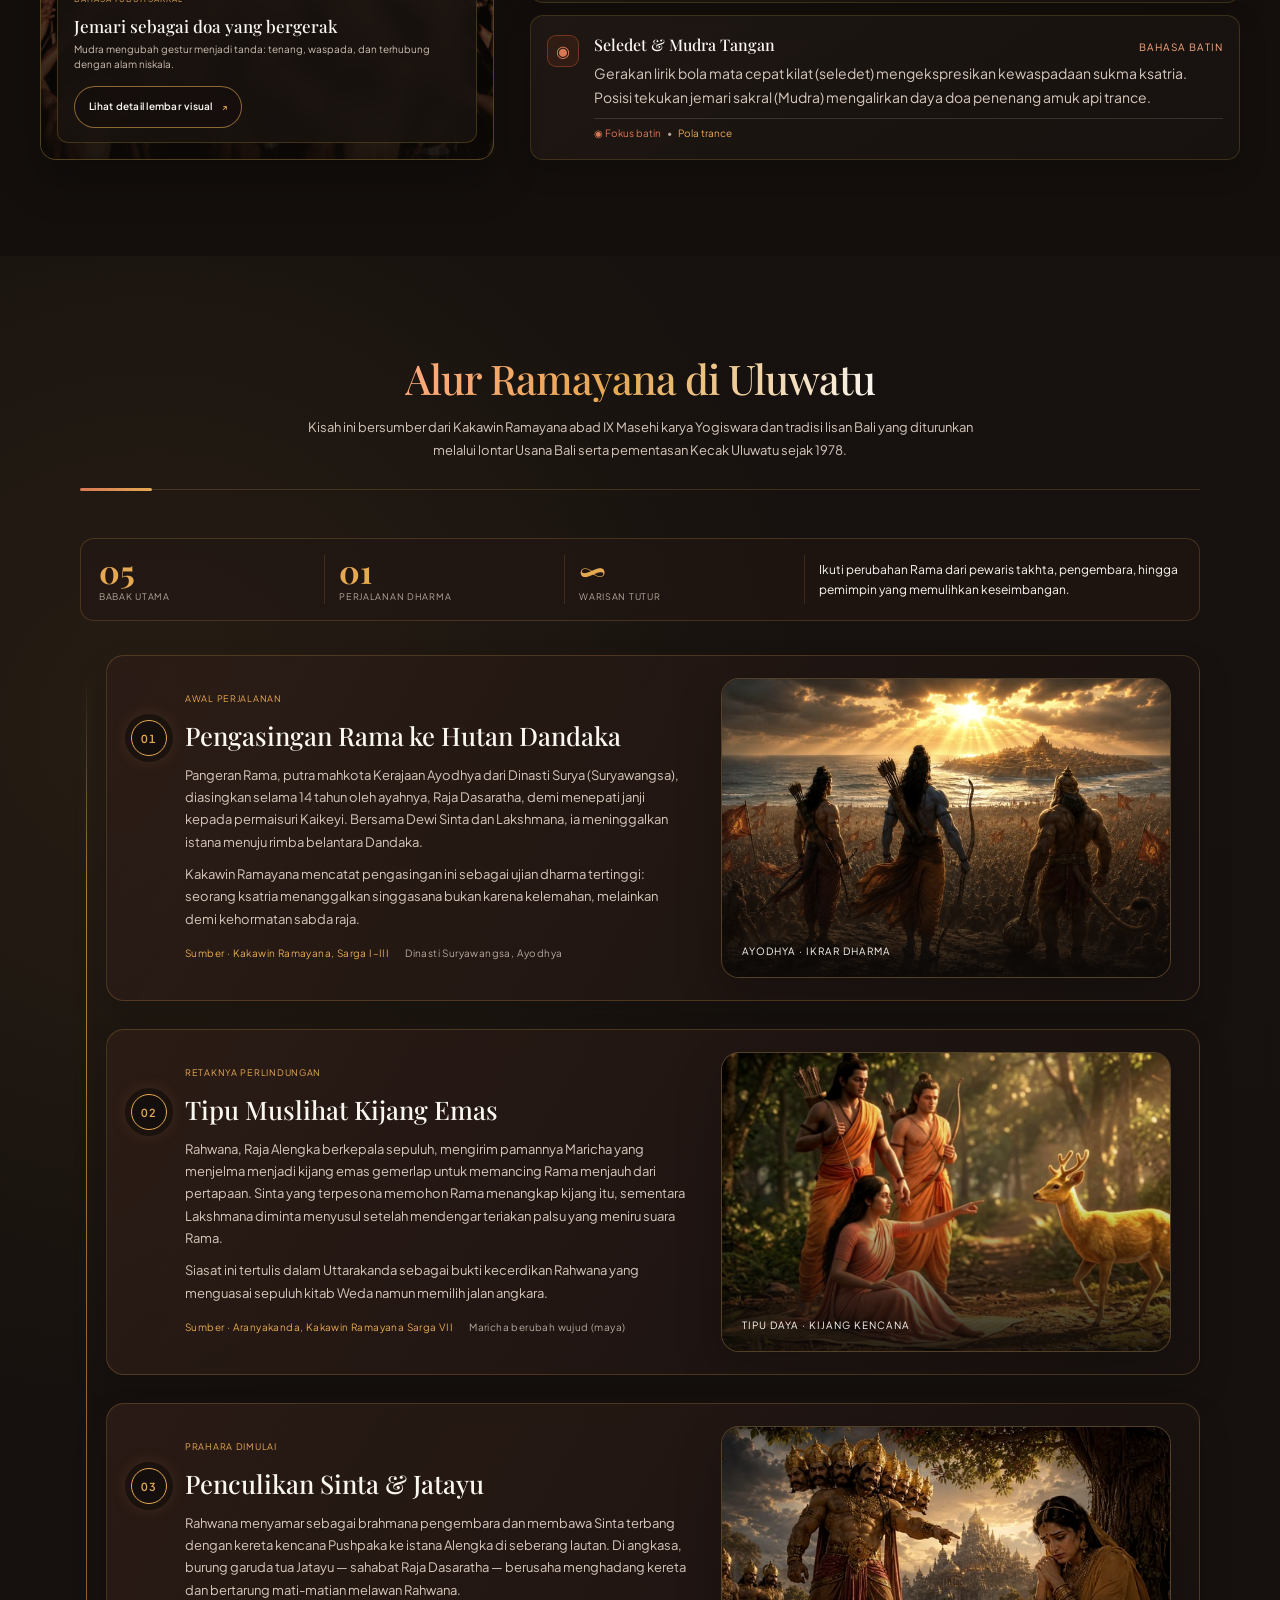
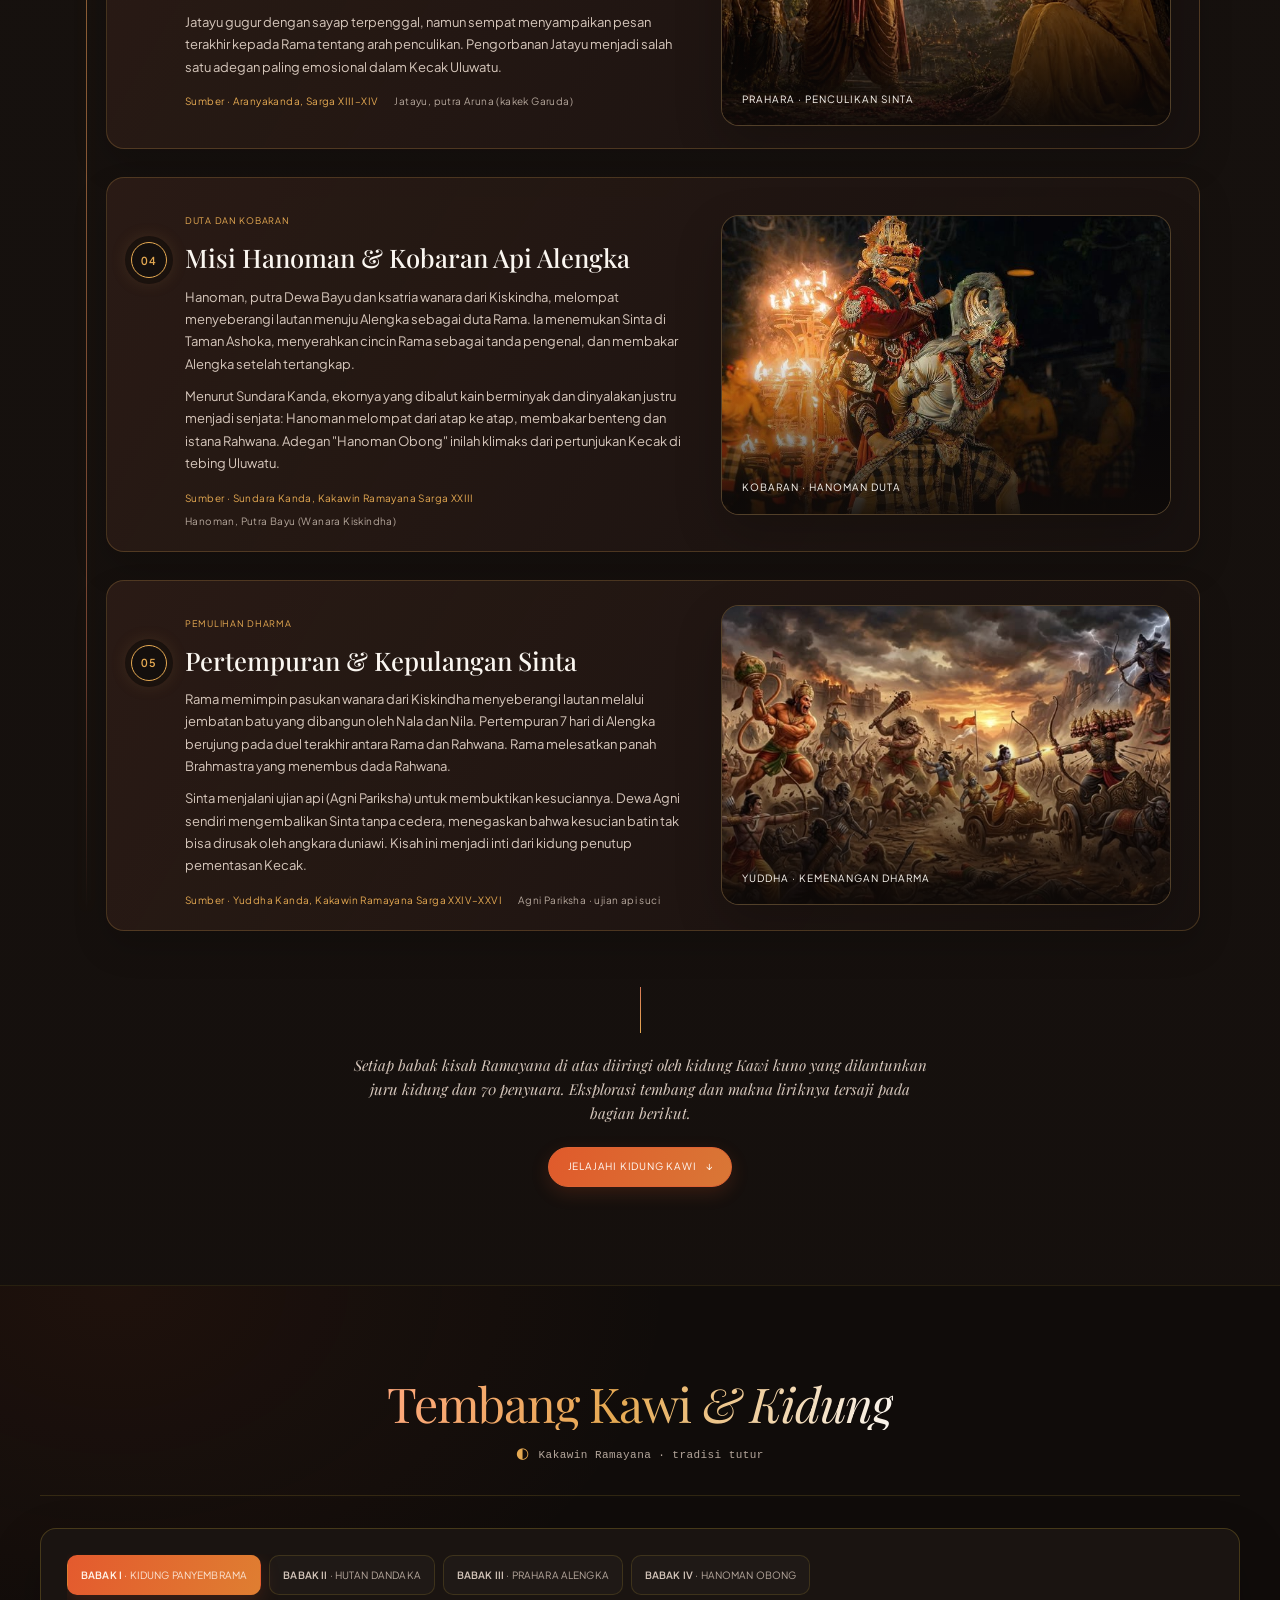
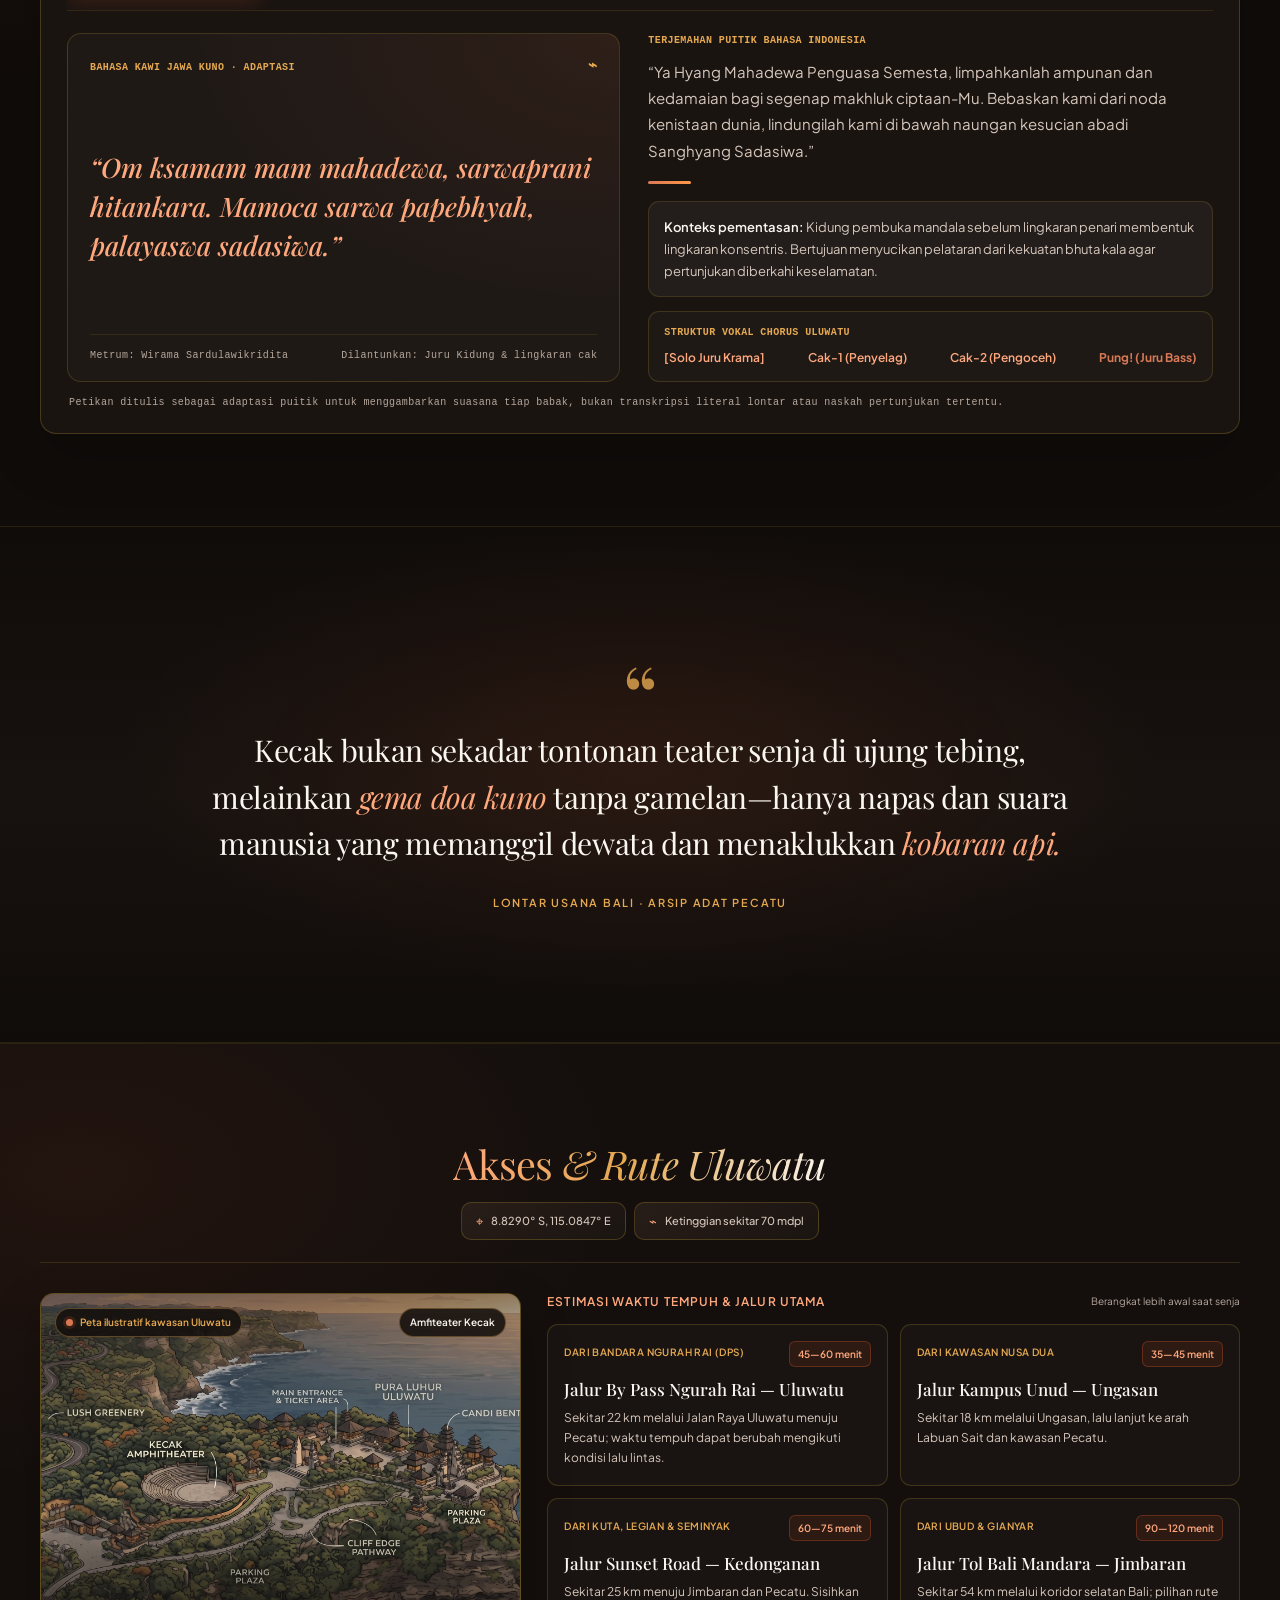
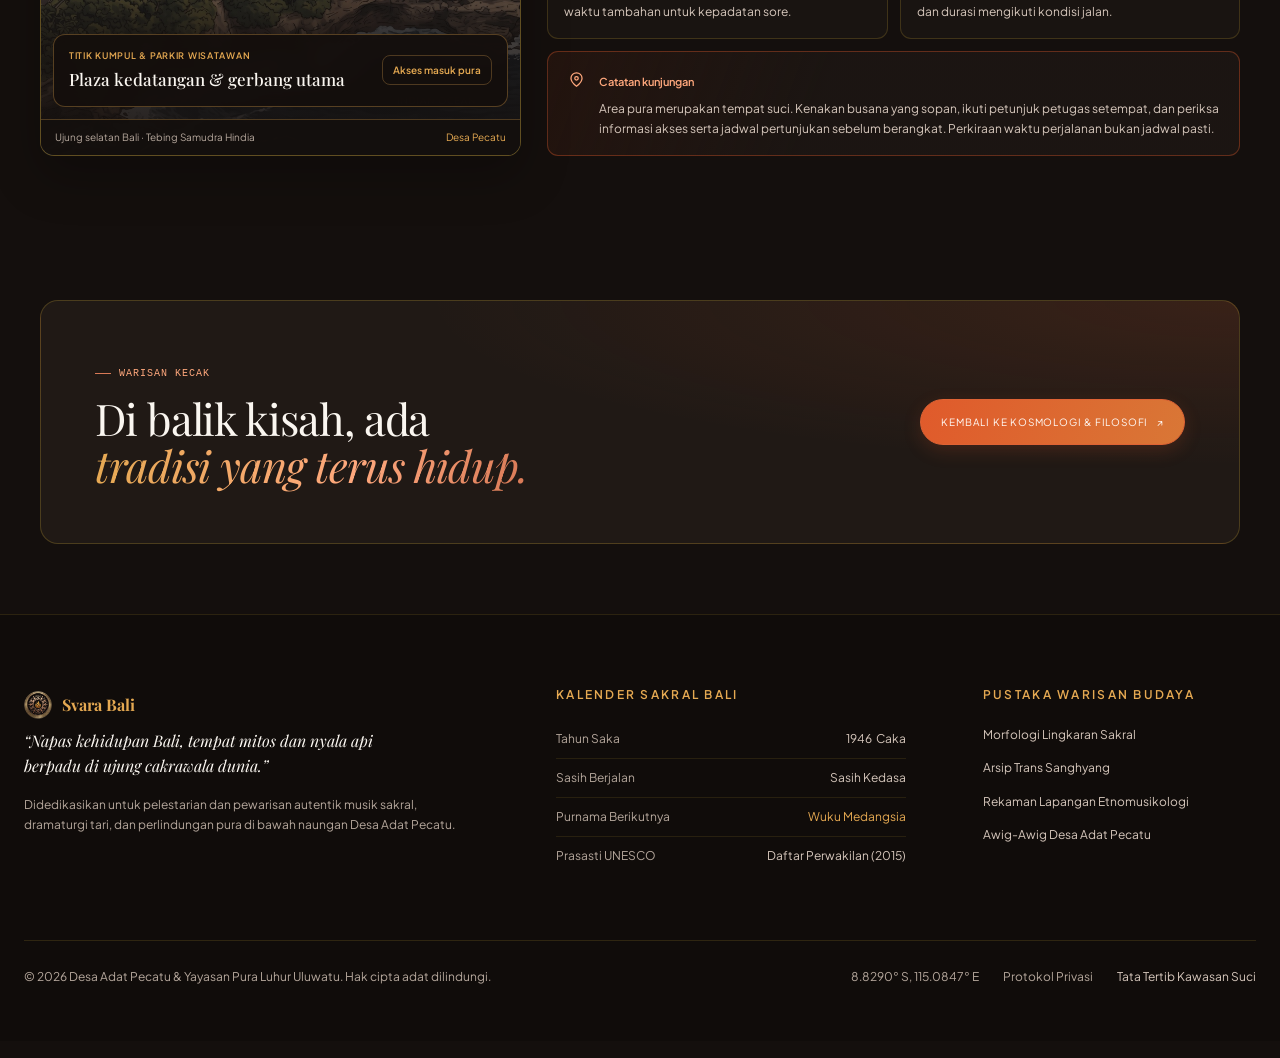
==== commit d23b8a46: "style: memperbaiki permasalahan pada card hanoman dan menambah visual pada panduan tiket" ====
--- a/dramaturgi.html
+++ b/dramaturgi.html
@@ -1,4 +1,4 @@
-﻿<!doctype html>
+<!doctype html>
 <html lang="id">
 
 <head>
@@ -9,11 +9,12 @@
         content="Jelajahi dramaturgi kosmik Tari Kecak, tokoh Ramayana, kidung Kawi, dan alur teatrikal sakral Uluwatu.">
     <link rel="canonical" href="dramaturgi.html">
     <meta property="og:type" content="article">
-    <meta property="og:title" content="Dramaturgi Kosmik — Kecak Bali">
+    <meta property="og:title" content="Dramaturgi Kosmik — Svara Bali">
     <meta property="og:description" content="Jelajahi dramaturgi kosmik Tari Kecak, tokoh Ramayana, kidung Kawi, dan alur teatrikal sakral Uluwatu.">
     <meta property="og:image" content="assets/pictures/hanuman-portrait.png">
     <meta name="twitter:card" content="summary_large_image">
-    <title>Dramaturgi Kosmik — Kecak Bali</title>
+    <title>Dramaturgi Kosmik — Svara Bali</title>
+    <link rel="icon" type="image/png" href="assets/pictures/heritage-mark.png">
     <script>document.documentElement.classList.add("has-page-loader");</script>
     <link rel="preconnect" href="https://fonts.googleapis.com">
     <link rel="preconnect" href="https://fonts.gstatic.com" crossorigin>
@@ -21,15 +22,16 @@
         href="https://fonts.googleapis.com/css2?family=Plus+Jakarta+Sans:wght@300;400;500;600;700&family=Playfair+Display:ital,wght@0,400;0,500;0,600;1,400;1,500&display=swap"
         rel="stylesheet">
     <link rel="stylesheet" href="css/dramaturgi.css">
+    <link rel="stylesheet" href="css/common.css">
     <script src="JS/script.js" defer></script>
 </head>
 
 <body class="dramaturgi-page">
     <a class="skip-link" href="#main-content">Lewati ke konten utama</a>
-    <div class="page-loader" role="status" aria-live="polite" aria-label="Memuat halaman Kecak Bali">
+    <div class="page-loader" role="status" aria-live="polite" aria-label="Memuat halaman Svara Bali">
         <div class="page-loader-content" aria-hidden="true">
             <span class="brand-mark"><img src="assets/pictures/heritage-mark.png" alt=""></span>
-            <span class="page-loader-brand">Kecak Bali</span>
+            <span class="page-loader-brand">Svara Bali</span>
             <span class="page-loader-caption">Sanghyang Heritage</span>
             <span class="page-loader-track"><span></span></span>
         </div>
@@ -38,9 +40,9 @@
         <span class="custom-cursor-core"></span>
     </div>
     <header class="site-header">
-        <a class="brand" href="index.html#beranda" aria-label="Kecak Bali — kembali ke beranda">
+        <a class="brand" href="index.html#beranda" aria-label="Svara Bali — kembali ke beranda">
             <span class="brand-mark"><img src="assets/pictures/heritage-mark.png" alt=""></span>
-            <span class="brand-copy"><strong>KECAK BALI</strong><small>SANGHYANG HERITAGE</small></span>
+            <span class="brand-copy"><strong>SVARA BALI</strong><small>SANGHYANG HERITAGE</small></span>
         </a>
         <button class="menu-toggle" type="button" aria-label="Buka navigasi" aria-expanded="false"
             aria-controls="primary-nav">
@@ -696,7 +698,12 @@
             </div>
         </section>
     </main>
-    <audio id="ritual-audio" preload="none" src="assets/audio/tari-kecak-uluwatu.mp3"></audio>
+    <audio id="ritual-audio" preload="metadata" data-track-name="Tari Kecak" src="assets/audio/tari-kecak-uluwatu.MP3"></audio>
+    <aside class="floating-audio" aria-label="Kontrol audio ritual">
+        <button class="audio-play" type="button" data-audio-toggle aria-label="Putar atau jeda audio ritual" aria-pressed="false"><span class="play-glyph" aria-hidden="true">▶</span></button>
+        <div class="floating-audio-copy"><span data-audio-label>Suara Kecak · Ritual senja</span><small>Simfoni vokal Uluwatu</small></div>
+        <div class="waveform" aria-hidden="true"><i></i><i></i><i></i><i></i><i></i><i></i><i></i></div>
+    </aside>
 
     <footer class="site-footer">
         <div class="footer-inner">
@@ -704,10 +711,10 @@
                 <section class="footer-intro" aria-label="Tentang warisan Kecak">
                     <div class="footer-branding">
                         <div class="footer-brand">
-                            <a class="footer-mark" href="#beranda" aria-label="Kecak Bali — ke beranda">
+                            <a class="footer-mark" href="#beranda" aria-label="Svara Bali — ke beranda">
                                 <img src="assets/pictures/heritage-mark.png" alt="">
                             </a>
-                            <h4>Kecak Bali</h4>
+                            <h4>Svara Bali</h4>
                         </div>
                         <blockquote>“Napas kehidupan Bali, tempat mitos dan nyala api<br class="footer-quote-break">
                             berpadu di ujung cakrawala dunia.”</blockquote>
--- a/css/dramaturgi.css
+++ b/css/dramaturgi.css
@@ -18,21 +18,15 @@
     --ease: cubic-bezier(.2, .75, .25, 1);
 }
 
-
-
 * {
     box-sizing: border-box;
 }
-
-
 
 html {
     scroll-behavior: smooth;
     scroll-padding-top: 100px;
     background: var(--ink);
 }
-
-
 
 body {
     margin: 0;
@@ -46,8 +40,6 @@
     line-height: 1.65;
     -webkit-font-smoothing: antialiased;
 }
-
-
 
 .page-loader {
     position: fixed;
@@ -63,23 +55,17 @@
     visibility: visible;
 }
 
-
-
 .page-loader.is-leaving {
     opacity: 0;
     pointer-events: none;
     visibility: hidden;
 }
 
-
-
 .page-loader-content {
     display: grid;
     justify-items: center;
     animation: loader-arrive .55s var(--ease) both;
 }
-
-
 
 .page-loader-brand {
     margin-top: 17px;
@@ -87,8 +73,6 @@
     font: 500 18px/1.3 var(--serif);
     letter-spacing: .04em;
 }
-
-
 
 .page-loader-caption {
     margin-top: 4px;
@@ -99,8 +83,6 @@
     text-transform: uppercase;
 }
 
-
-
 .page-loader-track {
     position: relative;
     width: 112px;
@@ -110,8 +92,6 @@
     background: rgba(229, 169, 82, .16);
 }
 
-
-
 .page-loader-track>span {
     position: absolute;
     inset: 0 auto 0 0;
@@ -120,8 +100,6 @@
     animation: loader-glide 1.35s ease-in-out infinite;
 }
 
-
-
 @keyframes loader-arrive {
     from {
         opacity: 0;
@@ -134,8 +112,6 @@
     }
 }
 
-
-
 @keyframes loader-glide {
     from {
         transform: translateX(-110%);
@@ -145,8 +121,6 @@
         transform: translateX(270%);
     }
 }
-
-
 
 body::before {
     position: fixed;
@@ -158,8 +132,6 @@
     opacity: .035;
     pointer-events: none;
 }
-
-
 
 .custom-cursor {
     position: fixed;
@@ -181,8 +153,6 @@
     will-change: transform;
 }
 
-
-
 .custom-cursor-core {
     width: 3px;
     height: 3px;
@@ -190,9 +160,8 @@
     background: rgba(250, 246, 240, .72);
 }
 
-
-
 @media (hover: hover) and (pointer: fine) {
+
     body.has-custom-cursor,
     body.has-custom-cursor * {
         cursor: none !important;
@@ -202,8 +171,6 @@
 body.cursor-ready .custom-cursor {
     opacity: 1;
 }
-
-
 
 .custom-cursor.is-hovering {
     width: 50px;
@@ -212,8 +179,6 @@
     box-shadow: 0 0 34px 15px rgba(229, 169, 82, .2);
 }
 
-
-
 .custom-cursor.is-pressed {
     width: 20px;
     height: 20px;
@@ -221,35 +186,25 @@
     box-shadow: 0 0 22px 9px rgba(229, 169, 82, .15), 0 0 7px 2px rgba(229, 169, 82, .14);
 }
 
-
-
 img {
     display: block;
     width: 100%;
 }
 
-
-
 a {
     color: inherit;
     text-decoration: none;
 }
 
-
-
 button {
     color: inherit;
     font: inherit;
 }
 
-
-
 button,
 a {
     -webkit-tap-highlight-color: transparent;
 }
-
-
 
 button:focus-visible,
 a:focus-visible {
@@ -257,14 +212,10 @@
     outline-offset: 4px;
 }
 
-
-
 ::selection {
     color: var(--ink);
     background: var(--gold);
 }
-
-
 
 .site-header {
     position: fixed;
@@ -283,16 +234,12 @@
     backdrop-filter: blur(14px);
 }
 
-
-
 .brand {
     display: inline-flex;
     flex: 0 0 auto;
     align-items: center;
     gap: 10px;
 }
-
-
 
 .brand-mark {
     display: grid;
@@ -305,30 +252,22 @@
     background: var(--panel-2);
 }
 
-
-
 .brand-mark img {
     width: 100%;
     height: 100%;
     object-fit: cover;
 }
 
-
-
 .brand-copy {
     display: flex;
     flex-direction: column;
     line-height: 1.2;
 }
 
-
-
 .brand-copy strong {
     font: 500 12px var(--serif);
     letter-spacing: .1em;
 }
-
-
 
 .brand-copy small {
     margin-top: 3px;
@@ -336,8 +275,6 @@
     font: 8px var(--sans);
     letter-spacing: .22em;
 }
-
-
 
 .nav-pill {
     display: flex;
@@ -351,8 +288,6 @@
     background: rgba(28, 22, 19, .8);
 }
 
-
-
 .nav-pill a {
     color: #c2b2a6;
     font-size: 9px;
@@ -362,14 +297,10 @@
     transition: color .2s ease;
 }
 
-
-
 .nav-pill a:hover,
 .nav-pill a.is-active {
     color: var(--gold);
 }
-
-
 
 .header-actions {
     display: flex;
@@ -377,8 +308,6 @@
     align-items: center;
     gap: 10px;
 }
-
-
 
 .audio-trigger,
 .button {
@@ -396,8 +325,6 @@
     transition: background .2s ease, border-color .2s ease, transform .2s ease, color .2s ease;
 }
 
-
-
 .audio-trigger {
     padding: 0 14px;
     border-color: rgba(212, 175, 55, .25);
@@ -405,15 +332,11 @@
     color: var(--cream);
 }
 
-
-
 .audio-trigger:hover,
 .button-quiet:hover {
     border-color: rgba(212, 175, 55, .55);
     background: var(--panel-2);
 }
-
-
 
 .status-dot {
     display: inline-block;
@@ -425,21 +348,15 @@
     box-shadow: 0 0 10px rgba(224, 90, 43, .62);
 }
 
-
-
 .audio-symbol {
     color: var(--ember-light);
     font-size: 13px;
 }
 
-
-
 .button {
     min-height: 40px;
     padding: 0 19px;
 }
-
-
 
 .button-primary {
     border-color: #df6334;
@@ -448,28 +365,20 @@
     box-shadow: 0 6px 18px rgba(224, 90, 43, .17);
 }
 
-
-
 .button-primary:hover {
     transform: translateY(-2px);
     box-shadow: 0 9px 24px rgba(224, 90, 43, .28);
 }
 
-
-
 .menu-toggle {
     display: none;
 }
-
-
 
 @keyframes ribbon-scroll {
     to {
         transform: translateX(-50%);
     }
 }
-
-
 
 .panel {
     border: 1px solid rgba(212, 175, 55, .2);
@@ -477,21 +386,15 @@
     background: rgba(28, 22, 19, .88);
 }
 
-
-
 .flower-note .status-dot {
     margin-right: 6px;
     vertical-align: 1px;
 }
 
-
-
 .act-tab.is-active {
     border-color: rgba(212, 175, 55, .45);
     background: #241d18;
 }
-
-
 
 .act-tab.is-active>span {
     border-color: transparent;
@@ -499,13 +402,9 @@
     color: var(--ink);
 }
 
-
-
 .act-tab.is-active small {
     color: var(--gold);
 }
-
-
 
 .site-footer {
     padding: 72px 24px 54px;
@@ -514,14 +413,10 @@
     color: var(--muted);
 }
 
-
-
 .footer-inner {
     width: min(100%, var(--content));
     margin: 0 auto;
 }
-
-
 
 .footer-main {
     display: grid;
@@ -530,21 +425,15 @@
     padding-bottom: 64px;
 }
 
-
-
 .footer-intro {
     padding-top: 4px;
 }
-
-
 
 .footer-branding {
     display: flex;
     flex-direction: column;
     gap: 10px;
 }
-
-
 
 .footer-brand {
     display: flex;
@@ -552,8 +441,6 @@
     gap: 10px;
     align-items: center;
 }
-
-
 
 .footer-brand h4 {
     margin: 0;
@@ -563,8 +450,6 @@
     font-size: 16px;
 }
 
-
-
 .footer-mark {
     display: grid;
     width: 28px;
@@ -572,8 +457,6 @@
     place-items: center;
 }
 
-
-
 .footer-mark img {
     width: 100%;
     height: 100%;
@@ -583,15 +466,11 @@
     align-items: center;
 }
 
-
-
 .footer-intro blockquote {
     margin: 0 0 16px;
     color: var(--cream);
     font: italic 400 clamp(16px, 1.25vw, 19px)/1.55 var(--serif);
 }
-
-
 
 .footer-intro p {
     max-width: 490px;
@@ -600,8 +479,6 @@
     font-size: 12px;
     line-height: 1.7;
 }
-
-
 
 .footer-column h2 {
     margin: 0 0 16px;
@@ -613,13 +490,9 @@
     text-transform: uppercase;
 }
 
-
-
 .footer-calendar dl {
     margin: 0;
 }
-
-
 
 .footer-calendar dl>div {
     display: flex;
@@ -631,19 +504,13 @@
     font-size: 12px;
 }
 
-
-
 .footer-calendar dl>div:last-child {
     border-bottom: 0;
 }
 
-
-
 .footer-calendar dt {
     color: var(--muted);
 }
-
-
 
 .footer-calendar dd {
     margin: 0;
@@ -652,13 +519,9 @@
     white-space: nowrap;
 }
 
-
-
 .footer-calendar dd.footer-highlight {
     color: var(--gold);
 }
-
-
 
 .footer-library ul {
     display: grid;
@@ -668,8 +531,6 @@
     list-style: none;
 }
 
-
-
 .footer-library a,
 .footer-utility a {
     color: var(--sand);
@@ -677,14 +538,10 @@
     transition: color .2s ease;
 }
 
-
-
 .footer-library a:hover,
 .footer-utility a:hover {
     color: var(--gold);
 }
-
-
 
 .footer-bottom {
     display: flex;
@@ -697,13 +554,9 @@
     font-size: 12px;
 }
 
-
-
 .footer-bottom p {
     margin: 0;
 }
-
-
 
 .footer-utility {
     display: flex;
@@ -713,13 +566,9 @@
     gap: 24px;
 }
 
-
-
 .footer-utility>span {
     white-space: nowrap;
 }
-
-
 
 .visually-hidden {
     position: absolute;
@@ -731,8 +580,6 @@
     clip-path: inset(50%);
 }
 
-
-
 @keyframes wave {
     to {
         transform: scaleY(.45);
@@ -748,23 +595,19 @@
         padding-left: 24px;
     }
 
-
     .nav-pill {
         gap: 15px;
         padding: 0 15px;
     }
 
-
     .nav-pill a {
         font-size: 8px;
         letter-spacing: .1em;
     }
 
-
     .audio-trigger {
         padding: 0 10px;
     }
-
 
     .header-cta {
         padding: 0 12px;
@@ -780,16 +623,13 @@
         padding-bottom: 44px;
     }
 
-
     .footer-intro {
         grid-column: 1 / -1;
     }
 
-
     .footer-intro p {
         max-width: 560px;
     }
-
 
     .footer-bottom {
         align-items: flex-start;
@@ -797,17 +637,14 @@
         gap: 14px;
     }
 
-
     .footer-utility {
         justify-content: flex-start;
         gap: 18px;
     }
 
-
     .site-header {
         min-height: 62px;
     }
-
 
     .menu-toggle {
         display: flex;
@@ -824,7 +661,6 @@
         cursor: pointer;
     }
 
-
     .menu-toggle span {
         width: 17px;
         height: 1px;
@@ -832,16 +668,13 @@
         transition: transform .2s ease;
     }
 
-
     .menu-toggle[aria-expanded="true"] span:first-child {
         transform: translateY(3.5px) rotate(45deg);
     }
 
-
     .menu-toggle[aria-expanded="true"] span:last-child {
         transform: translateY(-3.5px) rotate(-45deg);
     }
-
 
     .nav-pill {
         position: absolute;
@@ -857,11 +690,9 @@
         box-shadow: 0 20px 40px rgba(0, 0, 0, .45);
     }
 
-
     .nav-pill.is-open {
         display: flex;
     }
-
 
     .nav-pill a {
         padding: 12px;
@@ -869,12 +700,10 @@
         font-size: 10px;
     }
 
-
     .nav-pill a:hover {
         background: rgba(212, 175, 55, .07);
     }
 
-
     .header-actions {
         display: none;
     }
@@ -882,46 +711,43 @@
 
 @media (max-width: 560px) {
 
-.skip-link {
-    position: fixed;
-    z-index: 3000;
-    top: 12px;
-    left: 12px;
-    padding: 10px 14px;
-    border-radius: 8px;
-    background: var(--gold);
-    color: var(--ink);
-    transform: translateY(-160%);
-}
-
-.skip-link:focus { transform: translateY(0); }
-
-body {
+    .skip-link {
+        position: fixed;
+        z-index: 3000;
+        top: 12px;
+        left: 12px;
+        padding: 10px 14px;
+        border-radius: 8px;
+        background: var(--gold);
+        color: var(--ink);
+        transform: translateY(-160%);
+    }
+
+    .skip-link:focus {
+        transform: translateY(0);
+    }
+
+    body {
 
         font-size: 13px;
     }
-
 
     .site-header {
         padding: 8px 16px;
     }
-
 
     .brand-mark {
         width: 36px;
         height: 36px;
     }
 
-
     .hero-actions .button {
         width: min(100%, 300px);
     }
 
-
     .site-footer {
         padding: 48px 20px 32px;
     }
-
 
     .footer-main {
         grid-template-columns: 1fr;
@@ -929,39 +755,32 @@
         padding-bottom: 34px;
     }
 
-
     .footer-intro {
         grid-column: auto;
     }
 
-
     .footer-mark {
         margin-bottom: 18px;
     }
 
-
     .footer-intro blockquote {
         font-size: 17px;
     }
-
 
     .footer-copy-break,
     .footer-quote-break {
         display: none;
     }
 
-
     .footer-column h2 {
         margin-bottom: 12px;
         font-size: 11px;
     }
 
-
     .footer-bottom {
         padding-top: 20px;
         font-size: 11px;
     }
-
 
     .footer-utility {
         flex-direction: column;
@@ -972,11 +791,9 @@
 
 @media (prefers-reduced-motion: reduce) {
 
-
     .custom-cursor {
         display: none;
     }
-
 
     *,
     *::before,
@@ -988,20 +805,14 @@
     }
 }
 
-
-
 .dramaturgi-page {
     min-height: 100vh;
     background: #17120f;
 }
 
-
-
 .dramaturgi-main {
     padding-top: 68px;
 }
-
-
 
 .dramaturgi-hero {
     position: relative;
@@ -1014,8 +825,6 @@
     background: linear-gradient(180deg, #17120f, #140f0d 52%, #17120f);
 }
 
-
-
 .dramaturgi-atmosphere {
     position: absolute;
     z-index: -1;
@@ -1023,8 +832,6 @@
     overflow: hidden;
     pointer-events: none;
 }
-
-
 
 .dramaturgi-atmosphere::before,
 .dramaturgi-atmosphere::after {
@@ -1036,15 +843,11 @@
     filter: blur(65px);
 }
 
-
-
 .dramaturgi-atmosphere::before {
     top: -128px;
     right: max(8%, calc((100vw - 1282px) / 2 + 180px));
     background: linear-gradient(135deg, rgba(224, 90, 43, .15), rgba(229, 169, 82, .1));
 }
-
-
 
 .dramaturgi-atmosphere::after {
     bottom: -150px;
@@ -1052,8 +855,6 @@
     width: min(320px, 56vw);
     background: rgba(224, 90, 43, .1);
 }
-
-
 
 .dramaturgi-orbit {
     position: absolute;
@@ -1064,8 +865,6 @@
     border: 1px dashed rgba(224, 90, 43, .15);
     border-radius: 50%;
 }
-
-
 
 .dramaturgi-poleng {
     position: absolute;
@@ -1080,14 +879,10 @@
     background-size: 48px 48px;
 }
 
-
-
 .dramaturgi-container {
     width: min(100%, 1282px);
     margin: 0 auto;
 }
-
-
 
 .dramaturgi-eyebrow {
     display: inline-flex;
@@ -1099,15 +894,11 @@
     text-transform: uppercase;
 }
 
-
-
 .dramaturgi-eyebrow i {
     width: 16px;
     height: 1px;
     background: var(--ember);
 }
-
-
 
 .dramaturgi-intro {
     max-width: 576px;
@@ -1118,8 +909,6 @@
     line-height: 1.65;
 }
 
-
-
 .dramaturgi-badges {
     display: flex;
     flex-wrap: wrap;
@@ -1128,8 +917,6 @@
     padding: 0;
     list-style: none;
 }
-
-
 
 .dramaturgi-badges li {
     display: inline-flex;
@@ -1146,21 +933,15 @@
     text-transform: uppercase;
 }
 
-
-
 .dramaturgi-badges li:nth-child(2) {
     border-color: rgba(224, 90, 43, .4);
     color: var(--ember-light);
 }
 
-
-
 .dramaturgi-badges li:nth-child(3) {
     background: var(--panel-2);
     color: var(--cream);
 }
-
-
 
 .dramaturgi-badges li.dramaturgi-tempo {
     border-color: rgba(224, 90, 43, .35);
@@ -1168,15 +949,11 @@
     color: var(--ember-light);
 }
 
-
-
 .dramaturgi-badges .badge-icon {
     width: 12px;
     height: 11px;
     flex: 0 0 auto;
 }
-
-
 
 .dramaturgi-verse {
     display: flex;
@@ -1191,8 +968,6 @@
     color: rgba(250, 246, 240, .9);
 }
 
-
-
 .dramaturgi-verse>span {
     flex: 0 0 auto;
     color: var(--gold);
@@ -1200,14 +975,10 @@
     line-height: 1.3;
 }
 
-
-
 .dramaturgi-verse p {
     margin: 0;
     font: italic 12px/1.55 var(--serif);
 }
-
-
 
 .dramaturgi-feature {
     position: relative;
@@ -1220,8 +991,6 @@
     box-shadow: 0 25px 50px -12px rgba(0, 0, 0, .45);
 }
 
-
-
 .dramaturgi-feature img {
     width: 100%;
     height: 100%;
@@ -1230,13 +999,9 @@
     transition: transform .8s var(--ease);
 }
 
-
-
 .dramaturgi-feature:hover img {
     transform: scale(1.035);
 }
-
-
 
 .dramaturgi-image-shade {
     position: absolute;
@@ -1244,8 +1009,6 @@
     background: linear-gradient(180deg, transparent 48%, rgba(20, 15, 13, .76));
     pointer-events: none;
 }
-
-
 
 .dramaturgi-image-badges {
     position: absolute;
@@ -1258,8 +1021,6 @@
     gap: 8px;
 }
 
-
-
 .dramaturgi-image-badges span {
     padding: 4px 9px;
     border: 1px solid rgba(212, 175, 55, .35);
@@ -1271,15 +1032,11 @@
     text-transform: uppercase;
 }
 
-
-
 .dramaturgi-image-badges span:last-child {
     border-color: rgba(224, 90, 43, .5);
     background: rgba(224, 90, 43, .3);
     color: var(--ember-light);
 }
-
-
 
 .dramaturgi-inset-image {
     position: relative;
@@ -1289,15 +1046,11 @@
     background: var(--panel-2);
 }
 
-
-
 .dramaturgi-inset-image img {
     width: 100%;
     height: 100%;
     object-fit: cover;
 }
-
-
 
 .dramaturgi-inset-image::after {
     position: absolute;
@@ -1305,8 +1058,6 @@
     background: linear-gradient(180deg, transparent 35%, rgba(20, 15, 13, .8));
     content: "";
 }
-
-
 
 .dramaturgi-inset-image>span {
     position: absolute;
@@ -1321,23 +1072,17 @@
     text-transform: uppercase;
 }
 
-
-
 .dramaturgi-inset-copy {
     display: grid;
     gap: 5px;
     padding: 8px 4px 2px;
 }
 
-
-
 .dramaturgi-inset-copy strong {
     color: var(--cream);
     font: 500 10px/1.5 var(--serif);
 }
 
-
-
 .dramaturgi-inset-copy span {
     color: var(--muted);
     font: 8px/1.5 "Courier New", monospace;
@@ -1350,7 +1095,6 @@
         padding-left: 28px;
     }
 
-
     .dramaturgi-intro {
         font-size: 12px;
     }
@@ -1361,7 +1105,6 @@
     .dramaturgi-main {
         padding-top: 62px;
     }
-
 
     .dramaturgi-hero {
         min-height: calc(100svh - 62px);
@@ -1369,7 +1112,6 @@
         padding: 34px 24px 68px;
     }
 
-
     .dramaturgi-feature {
         height: clamp(280px, 55vw, 390px);
     }
@@ -1381,17 +1123,14 @@
         padding-top: 62px;
     }
 
-
     .dramaturgi-hero {
         padding: 27px 18px 64px;
     }
-
 
     .dramaturgi-eyebrow {
         font-size: 8px;
         letter-spacing: .14em;
     }
-
 
     .dramaturgi-intro {
         margin-top: 14px;
@@ -1399,12 +1138,10 @@
         line-height: 1.65;
     }
 
-
     .dramaturgi-badges {
         gap: 7px;
         margin-top: 16px;
     }
-
 
     .dramaturgi-badges li {
         min-height: 29px;
@@ -1412,24 +1149,20 @@
         font-size: 8px;
     }
 
-
     .dramaturgi-verse {
         gap: 9px;
         margin-top: 16px;
         padding: 12px;
     }
 
-
     .dramaturgi-verse p {
         font-size: 11px;
     }
-
 
     .dramaturgi-feature {
         height: 250px;
         border-radius: 13px;
     }
-
 
     .dramaturgi-image-badges {
         right: 8px;
@@ -1437,12 +1170,10 @@
         flex-direction: column;
     }
 
-
     .dramaturgi-image-badges span {
         font-size: 7px;
     }
 
-
     .dramaturgi-inset-image {
         height: 76px;
     }
@@ -1454,13 +1185,10 @@
         transition: none;
     }
 
-
     .dramaturgi-feature:hover img {
         transform: none;
     }
 }
-
-
 
 .dramaturgi-monograph-section,
 .dramaturgi-acts-section,
@@ -1469,14 +1197,10 @@
     padding: 100px 40px;
 }
 
-
-
 .dramaturgi-monograph-section {
     border-top: 1px solid rgba(212, 175, 55, .12);
     background: #140f0d;
 }
-
-
 
 .dramaturgi-section-heading h2,
 .dramaturgi-next-card h2 {
@@ -1484,8 +1208,6 @@
     font: 400 clamp(36px, 4.4vw, 58px)/1.08 var(--serif);
     letter-spacing: -.025em;
 }
-
-
 
 .dramaturgi-section-heading h2 em,
 .dramaturgi-next-card h2 em {
@@ -1494,8 +1216,6 @@
     font-weight: 400;
     -webkit-text-fill-color: transparent;
 }
-
-
 
 .dramaturgi-monograph-heading,
 .dramaturgi-cast-heading {
@@ -1507,14 +1227,10 @@
     border-bottom: 1px solid rgba(212, 175, 55, .15);
 }
 
-
-
 .dramaturgi-monograph-heading .dramaturgi-eyebrow {
     margin-bottom: 6px;
     font-size: 9px;
 }
-
-
 
 .dramaturgi-monograph-heading h2,
 .dramaturgi-cast-heading h3,
@@ -1532,8 +1248,6 @@
     -webkit-text-fill-color: transparent;
 }
 
-
-
 .dramaturgi-monograph-heading>p,
 .dramaturgi-cast-heading>p {
     max-width: 490px;
@@ -1542,8 +1256,6 @@
     color: var(--muted);
     font: 11px/1.55 var(--sans);
 }
-
-
 
 .dramaturgi-monograph {
     display: grid;
@@ -1555,8 +1267,6 @@
     background: #1c1714;
 }
 
-
-
 .dramaturgi-monograph-visual {
     position: relative;
     min-height: 0;
@@ -1564,8 +1274,6 @@
     overflow: hidden;
     background: var(--panel-2);
 }
-
-
 
 .dramaturgi-monograph-visual img {
     position: absolute;
@@ -1575,8 +1283,6 @@
     object-fit: cover;
     object-position: 38% center;
 }
-
-
 
 .dramaturgi-monograph-visual figcaption {
     position: absolute;
@@ -1591,14 +1297,10 @@
     text-transform: uppercase;
 }
 
-
-
 .dramaturgi-monograph-copy {
     min-width: 0;
     padding: 26px 27px 20px;
 }
-
-
 
 .dramaturgi-character-meta {
     display: flex;
@@ -1613,22 +1315,16 @@
     text-transform: uppercase;
 }
 
-
-
 .dramaturgi-character-meta span:last-child {
     color: var(--muted);
     text-align: right;
 }
-
-
 
 .dramaturgi-monograph-copy h3 {
     margin: 18px 0 9px;
     color: var(--cream);
     font: 400 clamp(22px, 2.2vw, 29px)/1.2 var(--serif);
 }
-
-
 
 .dramaturgi-monograph-copy>p {
     max-width: 680px;
@@ -1638,16 +1334,12 @@
     line-height: 1.65;
 }
 
-
-
 .dramaturgi-traits {
     display: grid;
     grid-template-columns: repeat(2, minmax(0, 1fr));
     gap: 9px;
     margin-top: 16px;
 }
-
-
 
 .dramaturgi-traits article {
     min-width: 0;
@@ -1657,8 +1349,6 @@
     background: linear-gradient(140deg, rgba(36, 29, 24, .92), rgba(28, 22, 19, .78));
 }
 
-
-
 .dramaturgi-traits article>span {
     color: var(--gold);
     font: 600 8px/1.5 "Courier New", monospace;
@@ -1666,16 +1356,12 @@
     text-transform: uppercase;
 }
 
-
-
 .dramaturgi-traits article p {
     margin: 5px 0 0;
     color: var(--sand);
     font-size: 9px;
     line-height: 1.5;
 }
-
-
 
 .dramaturgi-monograph-foot {
     display: flex;
@@ -1689,15 +1375,11 @@
     background: rgba(36, 29, 24, .55);
 }
 
-
-
 .dramaturgi-monograph-foot>p {
     margin: 0;
     color: var(--sand);
     font: italic 10px/1.5 var(--serif);
 }
-
-
 
 .dramaturgi-detail-link {
     display: inline-flex;
@@ -1715,14 +1397,10 @@
     transition: background .2s ease, border-color .2s ease;
 }
 
-
-
 .dramaturgi-detail-link:hover {
     border-color: rgba(224, 90, 43, .55);
     background: rgba(224, 90, 43, .12);
 }
-
-
 
 .dramaturgi-cast-heading {
     grid-template-columns: 1fr minmax(280px, .62fr);
@@ -1731,20 +1409,14 @@
     padding-bottom: 17px;
 }
 
-
-
 .dramaturgi-cast-heading .dramaturgi-eyebrow {
     margin-bottom: 6px;
     font-size: 9px;
 }
 
-
-
 .dramaturgi-cast-heading h3 {
     font-size: clamp(25px, 2.7vw, 34px);
 }
-
-
 
 .dramaturgi-cast-grid {
     display: grid;
@@ -1752,8 +1424,6 @@
     gap: 14px;
     margin-top: 18px;
 }
-
-
 
 .dramaturgi-cast-card {
     display: grid;
@@ -1768,14 +1438,10 @@
     transition: border-color .2s ease, transform .2s ease;
 }
 
-
-
 .dramaturgi-cast-card:hover {
     transform: translateY(-2px);
     border-color: rgba(229, 169, 82, .45);
 }
-
-
 
 .dramaturgi-cast-card figure {
     position: relative;
@@ -1786,8 +1452,6 @@
     background: var(--panel-2);
 }
 
-
-
 .dramaturgi-cast-card figure::after {
     position: absolute;
     inset: 55% 0 0;
@@ -1795,8 +1459,6 @@
     content: "";
     pointer-events: none;
 }
-
-
 
 .dramaturgi-cast-card figure img {
     position: absolute;
@@ -1807,13 +1469,9 @@
     transition: transform .5s var(--ease);
 }
 
-
-
 .dramaturgi-cast-card:hover figure img {
     transform: scale(1.035);
 }
-
-
 
 .dramaturgi-cast-card figure figcaption {
     position: absolute;
@@ -1827,8 +1485,6 @@
     text-transform: uppercase;
 }
 
-
-
 .dramaturgi-cast-copy {
     display: flex;
     min-width: 0;
@@ -1837,8 +1493,6 @@
     padding: 40px 16px 12px;
 }
 
-
-
 .dramaturgi-cast-copy>span {
     color: var(--gold);
     font: 8px/1.45 "Courier New", monospace;
@@ -1846,15 +1500,11 @@
     text-transform: uppercase;
 }
 
-
-
 .dramaturgi-cast-copy h4 {
     margin: 9px 0 6px;
     color: var(--cream);
     font: 400 20px/1.16 var(--serif);
 }
-
-
 
 .dramaturgi-cast-copy p {
     margin: 0;
@@ -1862,8 +1512,6 @@
     font-size: 9px;
     line-height: 1.55;
 }
-
-
 
 .dramaturgi-cast-copy>div {
     display: flex;
@@ -1874,16 +1522,12 @@
     padding-top: 10px;
 }
 
-
-
 .dramaturgi-cast-copy small {
     color: var(--muted);
     font: 7px/1.4 "Courier New", monospace;
     letter-spacing: .06em;
     text-transform: uppercase;
 }
-
-
 
 .dramaturgi-cast-copy strong {
     padding: 5px 8px;
@@ -1895,15 +1539,11 @@
     text-align: center;
 }
 
-
-
 .dramaturgi-next-section {
     padding-top: 50px;
     padding-bottom: 70px;
     background: #140f0d;
 }
-
-
 
 .dramaturgi-next-card {
     display: flex;
@@ -1916,14 +1556,10 @@
     background: radial-gradient(ellipse at 100% 0, rgba(224, 90, 43, .13), transparent 48%), var(--panel);
 }
 
-
-
 .dramaturgi-next-card h2 {
     margin-bottom: 0;
     font-size: clamp(30px, 3.4vw, 44px);
 }
-
-
 
 .dramaturgi-next-card .button {
     min-height: 46px;
@@ -1937,24 +1573,20 @@
         grid-template-columns: minmax(250px, .72fr) minmax(0, 1fr);
     }
 
-
     .dramaturgi-monograph-copy {
         padding: 22px;
     }
 
-
     .dramaturgi-cast-card {
         grid-template-columns: minmax(112px, .82fr) minmax(0, 1fr);
     }
 
-
     .dramaturgi-cast-copy {
         padding: 13px 12px 11px;
     }
 }
 
 @media (max-width: 800px) {
-
 
     .dramaturgi-monograph-section,
     .dramaturgi-acts-section,
@@ -1963,7 +1595,6 @@
         padding-left: 24px;
     }
 
-
     .dramaturgi-monograph-heading,
     .dramaturgi-cast-heading {
         grid-template-columns: 1fr;
@@ -1971,32 +1602,26 @@
         gap: 12px;
     }
 
-
     .dramaturgi-monograph-heading>p,
     .dramaturgi-cast-heading>p {
         justify-self: start;
     }
 
-
     .dramaturgi-monograph {
         grid-template-columns: 1fr;
     }
 
-
     .dramaturgi-monograph-visual {
         height: clamp(260px, 52vw, 380px);
     }
 
-
     .dramaturgi-monograph-visual img {
         min-height: 0;
     }
 
-
     .dramaturgi-cast-grid {
         grid-template-columns: 1fr;
     }
-
 
     .dramaturgi-cast-card {
         grid-template-columns: minmax(190px, .75fr) minmax(0, 1fr);
@@ -2006,23 +1631,19 @@
 
 @media (max-width: 560px) {
 
-
     .dramaturgi-monograph-section,
     .dramaturgi-acts-section {
         padding: 72px 18px;
     }
 
-
     .dramaturgi-next-section {
         padding: 34px 18px 48px;
     }
-
 
     .dramaturgi-section-heading h2,
     .dramaturgi-monograph-heading h2 {
         font-size: clamp(32px, 9vw, 42px);
     }
-
 
     .dramaturgi-section-heading>p,
     .dramaturgi-monograph-heading>p,
@@ -2030,16 +1651,13 @@
         font-size: 12px;
     }
 
-
     .dramaturgi-monograph-visual {
         height: 260px;
     }
 
-
     .dramaturgi-monograph-copy {
         padding: 18px 15px 15px;
     }
-
 
     .dramaturgi-character-meta {
         align-items: flex-start;
@@ -2047,64 +1665,52 @@
         gap: 4px;
     }
 
-
     .dramaturgi-character-meta span:last-child {
         text-align: left;
     }
 
-
     .dramaturgi-traits {
         gap: 7px;
     }
 
-
     .dramaturgi-traits article {
         padding: 9px;
     }
-
 
     .dramaturgi-monograph-foot {
         align-items: flex-start;
         flex-direction: column;
     }
 
-
     .dramaturgi-cast-heading {
         margin-top: 42px;
     }
 
-
     .dramaturgi-cast-heading h3 {
         font-size: 28px;
     }
-
 
     .dramaturgi-cast-grid {
         gap: 10px;
         margin-top: 14px;
     }
 
-
     .dramaturgi-cast-card {
         grid-template-columns: minmax(118px, .78fr) minmax(0, 1fr);
         height: 190px;
     }
 
-
     .dramaturgi-cast-copy {
         padding: 12px 11px 10px;
     }
 
-
     .dramaturgi-cast-copy h4 {
         font-size: 18px;
     }
 
-
     .dramaturgi-cast-copy p {
         font-size: 8px;
     }
-
 
     .dramaturgi-cast-copy>div {
         align-items: flex-start;
@@ -2112,11 +1718,9 @@
         gap: 5px;
     }
 
-
     .dramaturgi-cast-copy strong {
         align-self: flex-start;
     }
-
 
     .dramaturgi-next-card {
         align-items: flex-start;
@@ -2125,11 +1729,9 @@
         padding: 22px 18px;
     }
 
-
     .dramaturgi-next-card h2 {
         font-size: 30px;
     }
-
 
     .dramaturgi-next-card .button {
         width: 100%;
@@ -2144,24 +1746,20 @@
         grid-template-columns: 110px minmax(0, 1fr);
     }
 
-
     .dramaturgi-cast-copy {
         padding: 10px 9px;
     }
 
-
     .dramaturgi-cast-copy h4 {
         font-size: 16px;
     }
 
-
     .dramaturgi-cast-copy p {
         font-size: 7.5px;
     }
 }
 
 @media (prefers-reduced-motion: reduce) {
-
 
     .dramaturgi-cast-card,
     .dramaturgi-cast-card figure img,
@@ -2169,22 +1767,17 @@
         transition: none;
     }
 
-
     .dramaturgi-cast-card:hover,
     .dramaturgi-cast-card:hover figure img {
         transform: none;
     }
 }
-
-
 
 .dramaturgi-costume-open {
     display: inline-flex;
     margin-top: 12px;
     font-size: 10px;
 }
-
-
 
 .dramaturgi-costume-section {
     position: relative;
@@ -2192,8 +1785,6 @@
     border-top: 1px solid rgba(212, 175, 55, .12);
     background: #140f0d;
 }
-
-
 
 .dramaturgi-costume-heading {
     display: grid;
@@ -2204,14 +1795,10 @@
     border-bottom: 1px solid rgba(212, 175, 55, .15);
 }
 
-
-
 .dramaturgi-costume-heading .dramaturgi-eyebrow {
     margin-bottom: 7px;
     font-size: 9px;
 }
-
-
 
 .dramaturgi-costume-heading h2 {
     margin: 0;
@@ -2219,14 +1806,10 @@
     letter-spacing: -.025em;
 }
 
-
-
 .dramaturgi-costume-heading h2 em {
     color: var(--gold);
     font-weight: 400;
 }
-
-
 
 .dramaturgi-costume-heading>p {
     max-width: 450px;
@@ -2237,8 +1820,6 @@
     line-height: 1.65;
 }
 
-
-
 .dramaturgi-costume-layout {
     display: grid;
     grid-template-columns: minmax(300px, .78fr) minmax(0, 1.22fr);
@@ -2246,8 +1827,6 @@
     gap: clamp(24px, 3.2vw, 36px);
     margin-top: 36px;
 }
-
-
 
 .dramaturgi-costume-visual {
     position: relative;
@@ -2260,8 +1839,6 @@
     box-shadow: 0 18px 46px rgba(0, 0, 0, .28);
 }
 
-
-
 .dramaturgi-costume-visual img {
     display: block;
     width: 100%;
@@ -2272,14 +1849,10 @@
     transition: transform .7s var(--ease), filter .5s ease;
 }
 
-
-
 .dramaturgi-costume-visual:hover img {
     transform: scale(1.035);
     filter: saturate(.98) contrast(1.08) brightness(.9);
 }
-
-
 
 .dramaturgi-costume-visual-overlay {
     position: absolute;
@@ -2287,8 +1860,6 @@
     background: linear-gradient(180deg, rgba(12, 9, 7, .08) 34%, rgba(12, 9, 7, .88) 100%);
     pointer-events: none;
 }
-
-
 
 .dramaturgi-costume-visual-label {
     position: absolute;
@@ -2307,8 +1878,6 @@
     text-transform: uppercase;
 }
 
-
-
 .dramaturgi-costume-visual figcaption {
     position: absolute;
     z-index: 1;
@@ -2322,8 +1891,6 @@
     backdrop-filter: blur(10px);
 }
 
-
-
 .dramaturgi-costume-visual figcaption span {
     color: var(--gold);
     font-size: 8px;
@@ -2331,8 +1898,6 @@
     text-transform: uppercase;
 }
 
-
-
 .dramaturgi-costume-visual figcaption strong {
     display: block;
     margin-top: 6px;
@@ -2340,8 +1905,6 @@
     font: 500 17px/1.2 var(--serif);
 }
 
-
-
 .dramaturgi-costume-visual figcaption p {
     margin: 6px 0 0;
     color: #cdbfb1;
@@ -2349,16 +1912,12 @@
     line-height: 1.5;
 }
 
-
-
 .dramaturgi-costume-cards {
     display: grid;
     grid-template-columns: 1fr;
     align-content: stretch;
     gap: 12px;
 }
-
-
 
 .dramaturgi-costume-card {
     display: grid;
@@ -2373,10 +1932,9 @@
     border-radius: 13px;
     background: linear-gradient(145deg, rgba(31, 24, 20, .94), rgba(23, 18, 15, .98));
     box-shadow: 0 10px 28px rgba(0, 0, 0, .18);
-    transition: border-color .25s ease, transform .25s var(--ease), background .25s ease;
-}
-
-
+    transition: border-color .25s ease, background .25s ease;
+    transform: none;
+}
 
 .dramaturgi-costume-card .dramaturgi-costume-icon {
     grid-column: 1;
@@ -2386,8 +1944,6 @@
     border-radius: 9px;
 }
 
-
-
 .dramaturgi-costume-card-heading {
     grid-column: 2;
     grid-row: 1;
@@ -2395,13 +1951,9 @@
     gap: 8px;
 }
 
-
-
 .dramaturgi-costume-card-heading h3 {
     font-size: 16px;
 }
-
-
 
 .dramaturgi-costume-copy>p {
     grid-column: 2;
@@ -2412,8 +1964,6 @@
     max-width: 600px;
 }
 
-
-
 .dramaturgi-costume-meta {
     grid-column: 2;
     grid-row: 3;
@@ -2422,17 +1972,17 @@
     font-size: 8px;
 }
 
-
+.dramaturgi-costume-card {
+    cursor: pointer;
+}
 
 .dramaturgi-costume-card:hover {
-    transform: translateY(-4px);
+    transform: none;
     border-color: rgba(229, 169, 82, .42);
     background:
         radial-gradient(circle at 100% 0, rgba(224, 90, 43, .1), transparent 46%),
         linear-gradient(145deg, rgba(42, 32, 25, .96), rgba(27, 20, 16, .98));
 }
-
-
 
 .dramaturgi-costume-icon {
     display: grid;
@@ -2447,23 +1997,17 @@
     color: var(--gold);
 }
 
-
-
 .dramaturgi-costume-icon-poleng {
     border-color: rgba(255, 168, 125, .35);
     background: rgba(224, 90, 43, .12);
     color: var(--ember-light);
 }
 
-
-
 .dramaturgi-costume-icon-gesture {
     border-color: rgba(224, 90, 43, .38);
     background: rgba(224, 90, 43, .1);
     color: var(--ember);
 }
-
-
 
 .dramaturgi-costume-icon svg {
     width: 23px;
@@ -2474,13 +2018,9 @@
     stroke-width: 1.6;
 }
 
-
-
 .dramaturgi-costume-copy {
     display: contents;
 }
-
-
 
 .dramaturgi-costume-card-heading {
     display: flex;
@@ -2492,16 +2032,12 @@
     gap: 6px 10px;
 }
 
-
-
 .dramaturgi-costume-card-heading h3 {
     min-width: 0;
     margin: 0;
     color: var(--cream);
     font: 500 16px/1.25 var(--serif);
 }
-
-
 
 .dramaturgi-costume-card-heading>span {
     margin-left: auto;
@@ -2510,8 +2046,6 @@
     letter-spacing: .1em;
     text-transform: uppercase;
 }
-
-
 
 .dramaturgi-costume-copy>p {
     grid-column: 2;
@@ -2522,8 +2056,6 @@
     font-size: 10px;
     line-height: 1.55;
 }
-
-
 
 .dramaturgi-costume-meta {
     display: flex;
@@ -2549,14 +2081,10 @@
     }
 }
 
-
-
 .dramaturgi-costume-card:nth-child(2) .dramaturgi-costume-card-heading>span,
 .dramaturgi-costume-card:nth-child(3) .dramaturgi-costume-card-heading>span {
     color: var(--ember-light);
 }
-
-
 
 .dramaturgi-costume-meta {
     display: flex;
@@ -2574,20 +2102,14 @@
     line-height: 1.4;
 }
 
-
-
 .dramaturgi-costume-meta i {
     color: var(--muted);
     font-style: normal;
 }
 
-
-
 .dramaturgi-costume-card:nth-child(2) .dramaturgi-costume-meta span:first-child {
     color: var(--ember-light);
 }
-
-
 
 .dramaturgi-costume-card:nth-child(3) .dramaturgi-costume-meta span:first-child {
     color: var(--ember);
@@ -2600,11 +2122,9 @@
         gap: 18px;
     }
 
-
     .dramaturgi-costume-visual {
         min-height: 520px;
     }
-
 
     .dramaturgi-costume-card {
         min-height: 0;
@@ -2618,35 +2138,29 @@
         padding: 78px 24px;
     }
 
-
     .dramaturgi-costume-heading {
         grid-template-columns: 1fr;
         gap: 15px;
     }
 
-
     .dramaturgi-costume-heading>p {
         justify-self: start;
     }
-
 
     .dramaturgi-costume-layout {
         grid-template-columns: 1fr;
         margin-top: 30px;
     }
 
-
     .dramaturgi-costume-visual {
         min-height: 420px;
     }
-
 
     .dramaturgi-costume-cards {
         grid-template-columns: minmax(0, 1fr);
         gap: 12px;
     }
 
-
     .dramaturgi-costume-card {
         min-height: 0;
         padding: 20px;
@@ -2659,26 +2173,21 @@
         padding: 72px 18px;
     }
 
-
     .dramaturgi-costume-heading h2 {
         font-size: clamp(30px, 8.5vw, 38px);
     }
 
-
     .dramaturgi-costume-heading>p {
         font-size: 12px;
     }
 
-
     .dramaturgi-costume-layout {
         margin-top: 24px;
     }
 
-
     .dramaturgi-costume-card {
         padding: 16px;
     }
-
 
     .dramaturgi-costume-icon {
         width: 36px;
@@ -2686,12 +2195,10 @@
         border-radius: 9px;
     }
 
-
     .dramaturgi-costume-icon svg {
         width: 20px;
         height: 20px;
     }
-
 
     .dramaturgi-costume-card-heading {
         align-items: flex-start;
@@ -2699,16 +2206,13 @@
         gap: 5px;
     }
 
-
     .dramaturgi-costume-card-heading h3 {
         font-size: 20px;
     }
 
-
     .dramaturgi-costume-card-heading>span {
         align-self: flex-start;
     }
-
 
     .dramaturgi-costume-meta {
         gap: 5px;
@@ -2722,13 +2226,10 @@
         transition: none;
     }
 
-
     .dramaturgi-costume-card:hover {
         transform: none;
     }
 }
-
-
 
 .dramaturgi-ramayana-section {
     position: relative;
@@ -2736,8 +2237,6 @@
     overflow: hidden;
     background: linear-gradient(180deg, rgba(20, 15, 13, 0), rgba(52, 28, 21, .26) 48%, rgba(20, 15, 13, 0));
 }
-
-
 
 .dramaturgi-ramayana-heading {
     display: grid;
@@ -2747,8 +2246,6 @@
     margin-bottom: 64px;
 }
 
-
-
 .dramaturgi-ramayana-heading h2 {
     max-width: 700px;
     margin: 8px 0 0;
@@ -2756,14 +2253,10 @@
     letter-spacing: -.025em;
 }
 
-
-
 .dramaturgi-ramayana-heading h2 em {
     color: var(--gold);
     font-style: italic;
 }
-
-
 
 .dramaturgi-ramayana-heading>p {
     max-width: 430px;
@@ -2773,15 +2266,11 @@
     line-height: 1.85;
 }
 
-
-
 .dramaturgi-ramayana-timeline {
     position: relative;
     display: grid;
     gap: 54px;
 }
-
-
 
 .dramaturgi-ramayana-connector {
     position: absolute;
@@ -2793,8 +2282,6 @@
     opacity: .7;
 }
 
-
-
 .dramaturgi-ramayana-chapter {
     position: relative;
     z-index: 1;
@@ -2804,27 +2291,19 @@
     align-items: center;
 }
 
-
-
 .dramaturgi-ramayana-chapter--reverse {
     grid-template-columns: minmax(0, 1.18fr) minmax(260px, .82fr);
 }
-
-
 
 .dramaturgi-ramayana-chapter--reverse .dramaturgi-ramayana-visual {
     grid-column: 2;
     grid-row: 1;
 }
 
-
-
 .dramaturgi-ramayana-chapter--reverse .dramaturgi-ramayana-copy {
     grid-column: 1;
     grid-row: 1;
 }
-
-
 
 .dramaturgi-ramayana-visual {
     position: relative;
@@ -2837,16 +2316,12 @@
     box-shadow: 0 18px 48px rgba(0, 0, 0, .2);
 }
 
-
-
 .dramaturgi-ramayana-visual::after {
     position: absolute;
     inset: 45% 0 0;
     background: linear-gradient(transparent, rgba(14, 10, 8, .9));
     content: "";
 }
-
-
 
 .dramaturgi-ramayana-visual img {
     display: block;
@@ -2858,14 +2333,10 @@
     transition: transform .55s ease, filter .55s ease;
 }
 
-
-
 .dramaturgi-ramayana-chapter:hover .dramaturgi-ramayana-visual img {
     transform: scale(1.035);
     filter: saturate(1.05) contrast(1.05);
 }
-
-
 
 .dramaturgi-ramayana-visual figcaption {
     position: absolute;
@@ -2879,8 +2350,6 @@
     text-transform: uppercase;
 }
 
-
-
 .dramaturgi-ramayana-copy {
     position: relative;
     display: grid;
@@ -2888,8 +2357,6 @@
     gap: 20px;
     padding: 8px 0;
 }
-
-
 
 .dramaturgi-ramayana-number {
     display: grid;
@@ -2905,15 +2372,11 @@
     background: var(--ink);
 }
 
-
-
 .dramaturgi-ramayana-copy h3 {
     margin: 0 0 16px;
     color: var(--cream);
     font: 500 clamp(23px, 2.4vw, 34px)/1.14 var(--serif);
 }
-
-
 
 .dramaturgi-ramayana-copy p {
     margin: 0 0 13px;
@@ -2921,8 +2384,6 @@
     font-size: 14px;
     line-height: 1.82;
 }
-
-
 
 .dramaturgi-ramayana-meta {
     display: flex;
@@ -2934,13 +2395,9 @@
     letter-spacing: .04em;
 }
 
-
-
 .dramaturgi-ramayana-meta span:first-child {
     color: var(--gold);
 }
-
-
 
 .dramaturgi-ramayana-bridge {
     display: grid;
@@ -2950,8 +2407,6 @@
     text-align: center;
 }
 
-
-
 .dramaturgi-ramayana-bridge-line {
     width: 1px;
     height: 46px;
@@ -2959,8 +2414,6 @@
     background: linear-gradient(var(--ember), var(--gold));
 }
 
-
-
 .dramaturgi-ramayana-bridge p {
     margin: 0 0 22px;
     color: var(--sand);
@@ -2973,23 +2426,19 @@
         padding: 70px 24px 78px;
     }
 
-
     .dramaturgi-ramayana-heading {
         grid-template-columns: 1fr;
         gap: 22px;
         margin-bottom: 42px;
     }
 
-
     .dramaturgi-ramayana-heading>p {
         max-width: 560px;
     }
 
-
     .dramaturgi-ramayana-connector {
         left: 20px;
     }
-
 
     .dramaturgi-ramayana-chapter,
     .dramaturgi-ramayana-chapter--reverse {
@@ -2998,29 +2447,24 @@
         padding-left: 40px;
     }
 
-
     .dramaturgi-ramayana-chapter--reverse .dramaturgi-ramayana-visual,
     .dramaturgi-ramayana-chapter--reverse .dramaturgi-ramayana-copy {
         grid-column: 1;
         grid-row: auto;
     }
 
-
     .dramaturgi-ramayana-visual {
         min-height: 240px;
     }
 
-
     .dramaturgi-ramayana-visual img {
         min-height: 240px;
     }
-
 
     .dramaturgi-ramayana-copy {
         grid-template-columns: 1fr;
         gap: 12px;
     }
-
 
     .dramaturgi-ramayana-number {
         position: absolute;
@@ -3031,14 +2475,10 @@
     }
 }
 
-
-
 .dramaturgi-ramayana-timeline {
     gap: 42px;
     padding-bottom: 8px;
 }
-
-
 
 .dramaturgi-ramayana-chapter,
 .dramaturgi-ramayana-chapter--reverse {
@@ -3046,15 +2486,11 @@
     align-items: stretch;
 }
 
-
-
 .dramaturgi-ramayana-visual,
 .dramaturgi-ramayana-visual img {
     min-height: 0;
     aspect-ratio: 4 / 3;
 }
-
-
 
 .dramaturgi-ramayana-visual {
     align-self: center;
@@ -3066,8 +2502,6 @@
     transition: transform .45s ease, border-color .45s ease, box-shadow .45s ease;
 }
 
-
-
 .dramaturgi-ramayana-visual img {
     position: absolute;
     inset: 0;
@@ -3078,52 +2512,36 @@
     object-position: center;
 }
 
-
-
 .dramaturgi-ramayana-chapter:hover .dramaturgi-ramayana-visual {
     transform: translateY(-6px);
     border-color: rgba(229, 169, 82, .52);
     box-shadow: 0 24px 56px rgba(0, 0, 0, .32), 0 0 0 1px rgba(229, 169, 82, .12);
 }
 
-
-
 .dramaturgi-ramayana-chapter:hover .dramaturgi-ramayana-copy h3 {
     color: var(--gold);
 }
 
-
-
 .dramaturgi-ramayana-copy h3 {
     transition: color .3s ease;
 }
 
-
-
 .dramaturgi-ramayana-copy {
     align-content: center;
 }
 
-
-
 .dramaturgi-ramayana-chapter:nth-of-type(even) .dramaturgi-ramayana-copy {
     order: 2;
 }
 
-
-
 .dramaturgi-ramayana-chapter:nth-of-type(even) .dramaturgi-ramayana-visual {
     order: 1;
 }
 
-
-
 .dramaturgi-ramayana-chapter:nth-of-type(odd) .dramaturgi-ramayana-copy {
     order: 1;
 }
 
-
-
 .dramaturgi-ramayana-chapter:nth-of-type(odd) .dramaturgi-ramayana-visual {
     order: 2;
 }
@@ -3134,11 +2552,9 @@
         gap: 30px;
     }
 
-
     .dramaturgi-ramayana-visual {
         height: 220px;
     }
-
 
     .dramaturgi-ramayana-chapter,
     .dramaturgi-ramayana-chapter--reverse {
@@ -3146,13 +2562,11 @@
         align-items: start;
     }
 
-
     .dramaturgi-ramayana-visual,
     .dramaturgi-ramayana-visual img {
         height: auto;
         aspect-ratio: 16 / 10;
     }
-
 
     .dramaturgi-ramayana-chapter:nth-of-type(odd) .dramaturgi-ramayana-copy,
     .dramaturgi-ramayana-chapter:nth-of-type(even) .dramaturgi-ramayana-copy,
@@ -3164,27 +2578,20 @@
 
 @media (prefers-reduced-motion: reduce) {
 
-
     .dramaturgi-ramayana-visual,
     .dramaturgi-ramayana-visual img,
     .dramaturgi-ramayana-copy h3 {
         transition: none;
     }
 
-
     .dramaturgi-ramayana-chapter:hover .dramaturgi-ramayana-visual {
         transform: none;
     }
 }
 
-
-
-
 .dramaturgi-ramayana-section .dramaturgi-container {
     max-width: 1160px;
 }
-
-
 
 .dramaturgi-ramayana-section .dramaturgi-ramayana-heading {
     grid-template-columns: minmax(0, 1fr) minmax(260px, .52fr);
@@ -3193,8 +2600,6 @@
     margin-bottom: 48px;
 }
 
-
-
 .dramaturgi-ramayana-section .dramaturgi-ramayana-heading h2 {
     max-width: 650px;
     margin: 8px 0 0;
@@ -3202,8 +2607,6 @@
     line-height: 1.12;
 }
 
-
-
 .dramaturgi-ramayana-section .dramaturgi-ramayana-heading>p {
     max-width: 400px;
     margin: 0;
@@ -3211,22 +2614,16 @@
     line-height: 1.8;
 }
 
-
-
 .dramaturgi-ramayana-section .dramaturgi-ramayana-timeline {
     gap: 28px;
     padding: 0 0 0 26px;
 }
-
-
 
 .dramaturgi-ramayana-section .dramaturgi-ramayana-connector {
     top: 18px;
     bottom: 18px;
     left: 6px;
 }
-
-
 
 .dramaturgi-ramayana-section .dramaturgi-ramayana-chapter,
 .dramaturgi-ramayana-section .dramaturgi-ramayana-chapter--reverse {
@@ -3241,27 +2638,19 @@
     background: rgba(35, 24, 20, .72);
 }
 
-
-
 .dramaturgi-ramayana-section .dramaturgi-ramayana-chapter--reverse .dramaturgi-ramayana-visual,
 .dramaturgi-ramayana-section .dramaturgi-ramayana-chapter--reverse .dramaturgi-ramayana-copy {
     grid-column: auto;
     grid-row: auto;
 }
 
-
-
 .dramaturgi-ramayana-section .dramaturgi-ramayana-chapter--reverse .dramaturgi-ramayana-visual {
     order: 2;
 }
 
-
-
 .dramaturgi-ramayana-section .dramaturgi-ramayana-chapter--reverse .dramaturgi-ramayana-copy {
     order: 1;
 }
-
-
 
 .dramaturgi-ramayana-section .dramaturgi-ramayana-visual {
     width: 100%;
@@ -3270,8 +2659,6 @@
     margin: 0;
 }
 
-
-
 .dramaturgi-ramayana-section .dramaturgi-ramayana-visual img {
     width: 100%;
     height: 100%;
@@ -3279,23 +2666,17 @@
     object-fit: cover;
 }
 
-
-
 .dramaturgi-ramayana-section .dramaturgi-ramayana-copy {
     grid-template-columns: 38px minmax(0, 1fr);
     gap: 16px;
     padding: 0;
 }
 
-
-
 .dramaturgi-ramayana-section .dramaturgi-ramayana-number {
     width: 36px;
     height: 36px;
     font-size: 11px;
 }
-
-
 
 .dramaturgi-ramayana-section .dramaturgi-ramayana-copy h3 {
     max-width: 520px;
@@ -3304,8 +2685,6 @@
     line-height: 1.2;
 }
 
-
-
 .dramaturgi-ramayana-section .dramaturgi-ramayana-copy p {
     max-width: 650px;
     margin: 0 0 10px;
@@ -3313,8 +2692,6 @@
     line-height: 1.72;
 }
 
-
-
 .dramaturgi-ramayana-section .dramaturgi-ramayana-meta {
     gap: 6px 14px;
     margin-top: 14px;
@@ -3322,8 +2699,6 @@
     line-height: 1.5;
 }
 
-
-
 .dramaturgi-ramayana-section .dramaturgi-ramayana-chapter::before {
     left: -26px;
 }
@@ -3336,12 +2711,10 @@
         margin-bottom: 34px;
     }
 
-
     .dramaturgi-ramayana-section .dramaturgi-ramayana-timeline {
         gap: 22px;
         padding-left: 24px;
     }
-
 
     .dramaturgi-ramayana-section .dramaturgi-ramayana-chapter,
     .dramaturgi-ramayana-section .dramaturgi-ramayana-chapter--reverse {
@@ -3350,75 +2723,58 @@
         padding: 18px;
     }
 
-
     .dramaturgi-ramayana-section .dramaturgi-ramayana-chapter--reverse .dramaturgi-ramayana-visual,
     .dramaturgi-ramayana-section .dramaturgi-ramayana-chapter--reverse .dramaturgi-ramayana-copy {
         order: initial;
     }
 
-
     .dramaturgi-ramayana-section .dramaturgi-ramayana-visual {
         height: 210px;
     }
-
 
     .dramaturgi-ramayana-section .dramaturgi-ramayana-copy {
         grid-template-columns: 1fr;
         gap: 10px;
     }
 
-
     .dramaturgi-ramayana-section .dramaturgi-ramayana-copy h3 {
         font-size: 21px;
         margin-top: 18px;
     }
 
-
     .dramaturgi-ramayana-section .dramaturgi-ramayana-copy p {
         font-size: 12px;
         line-height: 1.7;
     }
 
-
     .dramaturgi-ramayana-section .dramaturgi-ramayana-number {
         position: static;
     }
 
-
     .dramaturgi-ramayana-section .dramaturgi-ramayana-chapter::before {
         left: -30px;
     }
 }
 
-
-
 .dramaturgi-ramayana-section .dramaturgi-container {
     max-width: 1120px;
 }
-
-
 
 .dramaturgi-ramayana-heading {
     grid-template-columns: minmax(0, 1fr) minmax(280px, .58fr);
     gap: 48px;
 }
 
-
-
 .dramaturgi-ramayana-timeline {
     gap: 28px;
     padding-left: 22px;
 }
-
-
 
 .dramaturgi-ramayana-connector {
     top: 18px;
     bottom: 18px;
     left: 0;
 }
-
-
 
 .dramaturgi-ramayana-chapter,
 .dramaturgi-ramayana-chapter--reverse {
@@ -3430,34 +2786,24 @@
     background: rgba(35, 24, 20, .62);
 }
 
-
-
 .dramaturgi-ramayana-chapter--reverse .dramaturgi-ramayana-visual,
 .dramaturgi-ramayana-chapter--reverse .dramaturgi-ramayana-copy {
     grid-column: auto;
     grid-row: auto;
 }
 
-
-
 .dramaturgi-ramayana-chapter--reverse .dramaturgi-ramayana-visual {
     order: 2;
 }
 
-
-
 .dramaturgi-ramayana-chapter--reverse .dramaturgi-ramayana-copy {
     order: 1;
 }
-
-
 
 .dramaturgi-ramayana-visual,
 .dramaturgi-ramayana-visual img {
     min-height: 270px;
 }
-
-
 
 .dramaturgi-ramayana-copy {
     align-items: start;
@@ -3465,15 +2811,11 @@
     padding: 4px 0;
 }
 
-
-
 .dramaturgi-ramayana-copy h3 {
     max-width: 560px;
     margin-bottom: 12px;
     font-size: clamp(22px, 2.1vw, 30px);
 }
-
-
 
 .dramaturgi-ramayana-copy p {
     max-width: 650px;
@@ -3482,14 +2824,10 @@
     line-height: 1.75;
 }
 
-
-
 .dramaturgi-ramayana-meta {
     margin-top: 15px;
     line-height: 1.5;
 }
-
-
 
 .dramaturgi-ramayana-chapter::before {
     position: absolute;
@@ -3510,11 +2848,9 @@
         max-width: none;
     }
 
-
     .dramaturgi-ramayana-timeline {
         padding-left: 24px;
     }
-
 
     .dramaturgi-ramayana-chapter,
     .dramaturgi-ramayana-chapter--reverse {
@@ -3524,26 +2860,21 @@
         padding-left: 22px;
     }
 
-
     .dramaturgi-ramayana-chapter--reverse .dramaturgi-ramayana-visual {
         order: 1;
     }
 
-
     .dramaturgi-ramayana-chapter--reverse .dramaturgi-ramayana-copy {
         order: 2;
     }
 
-
     .dramaturgi-ramayana-chapter::before {
         left: -30px;
     }
 
-
     .dramaturgi-ramayana-copy {
         grid-template-columns: 1fr;
     }
-
 
     .dramaturgi-ramayana-number {
         position: static;
@@ -3552,21 +2883,15 @@
     }
 }
 
-
-
 .dramaturgi-ramayana-section {
     padding-top: 92px;
     padding-bottom: 98px;
 }
 
-
-
 .dramaturgi-ramayana-heading {
     gap: 36px;
     margin-bottom: 48px;
 }
-
-
 
 .dramaturgi-ramayana-heading h2 {
     max-width: 620px;
@@ -3574,21 +2899,15 @@
     line-height: 1.12;
 }
 
-
-
 .dramaturgi-ramayana-heading>p {
     max-width: 390px;
     font-size: 12px;
     line-height: 1.75;
 }
 
-
-
 .dramaturgi-ramayana-timeline {
     gap: 24px;
 }
-
-
 
 .dramaturgi-ramayana-chapter,
 .dramaturgi-ramayana-chapter--reverse {
@@ -3598,8 +2917,6 @@
     background: linear-gradient(110deg, rgba(44, 29, 23, .72), rgba(29, 20, 17, .7));
 }
 
-
-
 .dramaturgi-ramayana-copy h3 {
     max-width: 500px;
     margin-bottom: 10px;
@@ -3607,40 +2924,28 @@
     line-height: 1.2;
 }
 
-
-
 .dramaturgi-ramayana-copy p {
     font-size: 12px;
     line-height: 1.72;
 }
 
-
-
 .dramaturgi-ramayana-meta {
     font-size: 9px;
 }
 
-
-
 .dramaturgi-ramayana-visual {
     height: 270px;
 }
 
-
-
 .dramaturgi-ramayana-bridge {
     margin-top: 56px;
 }
-
-
 
 .dramaturgi-ramayana-bridge p {
     max-width: 580px;
     font-size: 15px;
     line-height: 1.6;
 }
-
-
 
 .dramaturgi-kawi-section {
     position: relative;
@@ -3651,8 +2956,6 @@
         #100c0a;
 }
 
-
-
 .dramaturgi-kawi-heading {
     display: flex;
     align-items: end;
@@ -3662,8 +2965,6 @@
     border-bottom: 1px solid rgba(212, 175, 55, .16);
 }
 
-
-
 .dramaturgi-kawi-heading h2 {
     margin: 9px 0 0;
     color: var(--cream);
@@ -3671,14 +2972,10 @@
     letter-spacing: -.025em;
 }
 
-
-
 .dramaturgi-kawi-heading h2 em {
     color: var(--cream);
     font-weight: 400;
 }
-
-
 
 .dramaturgi-kawi-source {
     display: inline-flex;
@@ -3691,14 +2988,10 @@
     letter-spacing: .04em;
 }
 
-
-
 .dramaturgi-kawi-source span {
     color: var(--gold);
     font-size: 15px;
 }
-
-
 
 .dramaturgi-kawi-archive {
     margin-top: 32px;
@@ -3708,8 +3001,6 @@
     background: rgba(28, 22, 19, .88);
     box-shadow: 0 22px 54px rgba(0, 0, 0, .2);
 }
-
-
 
 .dramaturgi-kawi-tabs {
     display: flex;
@@ -3720,8 +3011,6 @@
     scrollbar-width: thin;
     scrollbar-color: rgba(224, 90, 43, .55) rgba(255, 255, 255, .04);
 }
-
-
 
 .dramaturgi-kawi-tab {
     min-height: 40px;
@@ -3739,21 +3028,15 @@
     white-space: nowrap;
 }
 
-
-
 .dramaturgi-kawi-tab span {
     color: var(--muted);
     font-weight: 400;
 }
 
-
-
 .dramaturgi-kawi-tab:hover {
     border-color: rgba(224, 90, 43, .58);
     color: var(--cream);
 }
-
-
 
 .dramaturgi-kawi-tab.is-active {
     border-color: transparent;
@@ -3762,21 +3045,15 @@
     color: #fff7ed;
 }
 
-
-
 .dramaturgi-kawi-tab.is-active span {
     color: rgba(255, 247, 237, .86);
 }
-
-
 
 .dramaturgi-kawi-tab:focus-visible,
 .dramaturgi-kawi-content:focus-visible {
     outline: 2px solid var(--gold);
     outline-offset: 3px;
 }
-
-
 
 .dramaturgi-kawi-content {
     display: grid;
@@ -3784,8 +3061,6 @@
     gap: 28px;
     padding-top: 22px;
 }
-
-
 
 .dramaturgi-kawi-verse {
     display: flex;
@@ -3802,8 +3077,6 @@
         rgba(255, 255, 255, .025);
 }
 
-
-
 .dramaturgi-kawi-label {
     display: block;
     color: var(--gold);
@@ -3812,8 +3085,6 @@
     text-transform: uppercase;
 }
 
-
-
 .dramaturgi-kawi-verse .dramaturgi-kawi-label {
     display: flex;
     align-items: center;
@@ -3821,21 +3092,15 @@
     gap: 15px;
 }
 
-
-
 .dramaturgi-kawi-verse .dramaturgi-kawi-label span:last-child {
     font-size: 15px;
 }
-
-
 
 .dramaturgi-kawi-verse>p {
     margin: 24px 0;
     color: var(--ember-light);
     font: italic 500 clamp(21px, 2.1vw, 27px)/1.45 var(--serif);
 }
-
-
 
 .dramaturgi-kawi-verse-meta {
     display: flex;
@@ -3847,13 +3112,9 @@
     font: 8px/1.6 "Courier New", monospace;
 }
 
-
-
 .dramaturgi-kawi-verse-meta span:last-child {
     text-align: right;
 }
-
-
 
 .dramaturgi-kawi-translation {
     display: flex;
@@ -3862,16 +3123,12 @@
     align-items: flex-start;
 }
 
-
-
 .dramaturgi-kawi-translation>p {
     margin: 11px 0 0;
     color: var(--sand);
     font-size: 14px;
     line-height: 1.75;
 }
-
-
 
 .dramaturgi-kawi-divider {
     width: 43px;
@@ -3882,8 +3139,6 @@
     background: linear-gradient(90deg, var(--ember), #ff9845);
 }
 
-
-
 .dramaturgi-kawi-context {
     width: 100%;
     padding: 14px 15px;
@@ -3892,8 +3147,6 @@
     background: rgba(255, 255, 255, .045);
 }
 
-
-
 .dramaturgi-kawi-context p {
     margin: 0;
     color: var(--muted);
@@ -3901,14 +3154,10 @@
     line-height: 1.7;
 }
 
-
-
 .dramaturgi-kawi-context strong {
     color: var(--cream);
     font-weight: 600;
 }
-
-
 
 .dramaturgi-kawi-vocals {
     width: 100%;
@@ -3918,8 +3167,6 @@
     border-radius: 11px;
     background: rgba(255, 255, 255, .025);
 }
-
-
 
 .dramaturgi-kawi-vocals>div {
     display: flex;
@@ -3931,13 +3178,9 @@
     font: 600 10px/1.5 "Courier New", monospace;
 }
 
-
-
 .dramaturgi-kawi-vocals strong {
     color: var(--ember);
 }
-
-
 
 .dramaturgi-kawi-note {
     margin: 13px 2px 0;
@@ -3951,13 +3194,11 @@
         padding: 74px 24px;
     }
 
-
     .dramaturgi-kawi-content {
         grid-template-columns: 1fr;
         gap: 17px;
     }
 
-
     .dramaturgi-kawi-verse {
         min-height: 230px;
     }
@@ -3968,7 +3209,6 @@
     .dramaturgi-kawi-section {
         padding: 68px 18px;
     }
-
 
     .dramaturgi-kawi-heading {
         align-items: flex-start;
@@ -3976,16 +3216,13 @@
         gap: 13px;
     }
 
-
     .dramaturgi-kawi-heading h2 {
         font-size: clamp(30px, 8.3vw, 38px);
     }
 
-
     .dramaturgi-kawi-source {
         padding-bottom: 0;
     }
-
 
     .dramaturgi-kawi-archive {
         margin-top: 23px;
@@ -3993,59 +3230,49 @@
         border-radius: 13px;
     }
 
-
     .dramaturgi-kawi-tabs {
         gap: 7px;
         margin-right: -4px;
         padding-bottom: 12px;
     }
 
-
     .dramaturgi-kawi-tab {
         min-height: 42px;
         padding: 0 11px;
         font-size: 8px;
     }
 
-
     .dramaturgi-kawi-content {
         gap: 13px;
         padding-top: 14px;
     }
 
-
     .dramaturgi-kawi-verse {
         min-height: 235px;
         padding: 17px 15px 14px;
     }
 
-
     .dramaturgi-kawi-verse>p {
         margin: 19px 0;
         font-size: 21px;
     }
 
-
     .dramaturgi-kawi-verse-meta {
         flex-direction: column;
         gap: 4px;
     }
 
-
     .dramaturgi-kawi-verse-meta span:last-child {
         text-align: left;
     }
 
-
     .dramaturgi-kawi-translation>p {
         font-size: 13px;
     }
 
-
     .dramaturgi-kawi-context p {
         font-size: 11px;
     }
-
 
     .dramaturgi-kawi-vocals>div {
         justify-content: flex-start;
@@ -4053,7 +3280,6 @@
         font-size: 9px;
     }
 
-
     .dramaturgi-kawi-note {
         font-size: 8px;
     }
@@ -4065,16 +3291,12 @@
         transition: none;
     }
 }
-
-
 
 .dramaturgi-page .dramaturgi-hero {
     min-height: 0;
     padding-top: 30px;
     padding-bottom: 72px;
 }
-
-
 
 .dramaturgi-page .dramaturgi-hero .dramaturgi-topline {
     min-height: 0;
@@ -4083,15 +3305,11 @@
     border-bottom: 0;
 }
 
-
-
 .dramaturgi-page .dramaturgi-editorial-intro {
     max-width: 920px;
     margin: 27px auto 0;
     text-align: center;
 }
-
-
 
 .dramaturgi-page .dramaturgi-editorial-intro h1 {
     margin: 0;
@@ -4100,16 +3318,12 @@
     letter-spacing: -.035em;
 }
 
-
-
 .dramaturgi-page .dramaturgi-editorial-intro h1 em {
     background: linear-gradient(100deg, var(--gold), var(--ember-light) 55%, var(--ember));
     background-clip: text;
     font-weight: 400;
     -webkit-text-fill-color: transparent;
 }
-
-
 
 .dramaturgi-page .dramaturgi-editorial-intro .dramaturgi-intro {
     max-width: 850px;
@@ -4119,14 +3333,10 @@
     line-height: 1.7;
 }
 
-
-
 .dramaturgi-page .dramaturgi-editorial-intro .dramaturgi-badges {
     justify-content: center;
     margin-top: 17px;
 }
-
-
 
 .dramaturgi-page .dramaturgi-editorial-intro .dramaturgi-verse {
     max-width: 650px;
@@ -4138,8 +3348,6 @@
     text-align: center;
 }
 
-
-
 .dramaturgi-page .dramaturgi-triptych {
     display: grid;
     grid-template-columns: minmax(180px, .66fr) minmax(0, 1.35fr) minmax(180px, .66fr);
@@ -4149,8 +3357,6 @@
     margin: 36px auto 0;
 }
 
-
-
 .dramaturgi-page .dramaturgi-editorial-card {
     min-width: 0;
     align-self: stretch;
@@ -4160,8 +3366,6 @@
     background: linear-gradient(155deg, rgba(36, 29, 24, .94), rgba(23, 18, 15, .96));
 }
 
-
-
 .dramaturgi-page .dramaturgi-editorial-sources {
     display: flex;
     flex-direction: column;
@@ -4169,8 +3373,6 @@
     gap: 18px;
 }
 
-
-
 .dramaturgi-page .dramaturgi-editorial-sources .dramaturgi-eyebrow {
     align-items: flex-start;
     font-size: 10px;
@@ -4178,14 +3380,10 @@
     letter-spacing: .11em;
 }
 
-
-
 .dramaturgi-page .dramaturgi-editorial-sources .dramaturgi-eyebrow i {
     flex: 0 0 auto;
     margin-top: 7px;
 }
-
-
 
 .dramaturgi-page .dramaturgi-editorial-sources .dramaturgi-source {
     flex-wrap: wrap;
@@ -4198,13 +3396,9 @@
     white-space: normal;
 }
 
-
-
 .dramaturgi-page .dramaturgi-editorial-sources .dramaturgi-source span:first-child {
     color: var(--gold);
 }
-
-
 
 .dramaturgi-page .dramaturgi-feature-editorial {
     height: clamp(300px, 27vw, 350px);
@@ -4213,27 +3407,19 @@
     box-shadow: 0 22px 52px rgba(0, 0, 0, .38);
 }
 
-
-
 .dramaturgi-page .dramaturgi-feature-editorial img {
     object-position: center 55%;
 }
 
-
-
 .dramaturgi-page .dramaturgi-feature-editorial .dramaturgi-image-shade {
     background: linear-gradient(180deg, rgba(20, 15, 13, .08), transparent 35%, rgba(20, 15, 13, .62));
 }
-
-
 
 .dramaturgi-page .dramaturgi-feature-editorial .dramaturgi-image-badges {
     top: 11px;
     right: 11px;
     left: 11px;
 }
-
-
 
 .dramaturgi-page .dramaturgi-editorial-mandala {
     display: flex;
@@ -4242,28 +3428,20 @@
     gap: 15px;
 }
 
-
-
 .dramaturgi-page .dramaturgi-editorial-mandala .dramaturgi-inset-image {
     height: clamp(112px, 10vw, 145px);
 }
-
-
 
 .dramaturgi-page .dramaturgi-editorial-mandala .dramaturgi-inset-copy {
     gap: 7px;
     padding: 0;
 }
 
-
-
 .dramaturgi-page .dramaturgi-editorial-mandala .dramaturgi-inset-copy strong {
     color: var(--cream);
     font-size: 16px;
 }
 
-
-
 .dramaturgi-page .dramaturgi-editorial-mandala .dramaturgi-inset-copy span {
     color: var(--muted);
     font: 11px/1.55 var(--sans);
@@ -4275,11 +3453,9 @@
         padding: 28px 24px 64px;
     }
 
-
     .dramaturgi-page .dramaturgi-editorial-intro {
         margin-top: 24px;
     }
-
 
     .dramaturgi-page .dramaturgi-triptych {
         grid-template-columns: repeat(2, minmax(0, 1fr));
@@ -4287,19 +3463,16 @@
         margin-top: 28px;
     }
 
-
     .dramaturgi-page .dramaturgi-feature-editorial {
         height: clamp(300px, 55vw, 390px);
         grid-column: 1 / -1;
         grid-row: 1;
     }
 
-
     .dramaturgi-page .dramaturgi-editorial-card {
         min-height: 170px;
     }
 
-
     .dramaturgi-page .dramaturgi-editorial-mandala .dramaturgi-inset-image {
         height: 110px;
     }
@@ -4311,17 +3484,14 @@
         padding: 24px 18px 56px;
     }
 
-
     .dramaturgi-page .dramaturgi-editorial-intro {
         margin-top: 20px;
     }
-
 
     .dramaturgi-page .dramaturgi-editorial-intro h1 {
         font-size: clamp(33px, 8.8vw, 42px);
         line-height: 1.1;
     }
-
 
     .dramaturgi-page .dramaturgi-editorial-intro .dramaturgi-intro {
         margin-top: 14px;
@@ -4329,11 +3499,9 @@
         line-height: 1.7;
     }
 
-
     .dramaturgi-page .dramaturgi-editorial-intro .dramaturgi-badges {
         gap: 7px;
     }
-
 
     .dramaturgi-page .dramaturgi-editorial-intro .dramaturgi-verse {
         gap: 9px;
@@ -4341,31 +3509,26 @@
         padding: 12px;
     }
 
-
     .dramaturgi-page .dramaturgi-triptych {
         grid-template-columns: 1fr;
         gap: 11px;
         margin-top: 23px;
     }
 
-
     .dramaturgi-page .dramaturgi-feature-editorial {
         height: 330px;
         grid-column: auto;
         grid-row: 1;
     }
 
-
     .dramaturgi-page .dramaturgi-editorial-card {
         min-height: 0;
         padding: 14px;
     }
 
-
     .dramaturgi-page .dramaturgi-editorial-sources {
         gap: 15px;
     }
-
 
     .dramaturgi-page .dramaturgi-editorial-mandala {
         display: grid;
@@ -4374,23 +3537,18 @@
         gap: 12px;
     }
 
-
     .dramaturgi-page .dramaturgi-editorial-mandala .dramaturgi-inset-image {
         height: 105px;
     }
 
-
     .dramaturgi-page .dramaturgi-editorial-mandala .dramaturgi-inset-copy strong {
         font-size: 14px;
     }
 
-
     .dramaturgi-page .dramaturgi-editorial-mandala .dramaturgi-inset-copy span {
         font-size: 10px;
     }
 }
-
-
 
 .dramaturgi-page .dramaturgi-side-heading {
     display: flex;
@@ -4401,21 +3559,15 @@
     border-bottom: 1px solid rgba(212, 175, 55, .14);
 }
 
-
-
 .dramaturgi-page .dramaturgi-side-heading .dramaturgi-eyebrow {
     color: var(--ember-light);
     font-size: 9px;
     letter-spacing: .13em;
 }
 
-
-
 .dramaturgi-page .dramaturgi-side-heading .dramaturgi-eyebrow i {
     display: none;
 }
-
-
 
 .dramaturgi-page .dramaturgi-poleng-mark {
     width: 18px;
@@ -4429,13 +3581,9 @@
     background-size: 12px 12px;
 }
 
-
-
 .dramaturgi-page .dramaturgi-side-copy {
     margin-top: 13px;
 }
-
-
 
 .dramaturgi-page .dramaturgi-side-copy h2 {
     margin: 0;
@@ -4443,15 +3591,11 @@
     font: 500 15px/1.4 var(--serif);
 }
 
-
-
 .dramaturgi-page .dramaturgi-side-copy>p {
     margin: 6px 0 0;
     color: var(--sand);
     font: 400 11px/1.6 var(--sans);
 }
-
-
 
 .dramaturgi-page .dramaturgi-rwa-card {
     margin-top: 11px;
@@ -4465,8 +3609,6 @@
     justify-content: center;
 }
 
-
-
 .dramaturgi-page .dramaturgi-rwa-card>span {
     color: var(--ember-light);
     font: 600 9px/1.4 var(--sans);
@@ -4474,15 +3616,11 @@
     text-transform: uppercase;
 }
 
-
-
 .dramaturgi-page .dramaturgi-rwa-card p {
     margin: 5px 0 0;
     color: var(--sand);
     font: 400 10px/1.55 var(--sans);
 }
-
-
 
 .dramaturgi-page .dramaturgi-side-footer {
     display: flex;
@@ -4494,22 +3632,16 @@
     border-top: 1px solid rgba(212, 175, 55, .14);
 }
 
-
-
 .dramaturgi-page .dramaturgi-side-footer span {
     color: var(--gold);
     font: 500 9px/1.5 var(--sans);
     letter-spacing: .04em;
 }
 
-
-
 .dramaturgi-page .dramaturgi-side-footer span:last-child {
     color: var(--muted);
     text-align: right;
 }
-
-
 
 .dramaturgi-page .dramaturgi-editorial-sources-note {
     display: flex;
@@ -4520,14 +3652,10 @@
     font: 9px/1.45 var(--sans);
 }
 
-
-
 .dramaturgi-page .dramaturgi-editorial-sources-note i {
     color: var(--gold);
     font-style: normal;
 }
-
-
 
 .dramaturgi-page .dramaturgi-bpm {
     padding: 4px 7px;
@@ -4539,22 +3667,16 @@
     font-variant-numeric: tabular-nums lining-nums;
 }
 
-
-
 .dramaturgi-page .dramaturgi-editorial-mandala {
     justify-content: flex-start;
     gap: 12px;
 }
-
-
 
 .dramaturgi-page .dramaturgi-editorial-mandala .dramaturgi-inset-image {
     flex: 0 0 auto;
     height: clamp(100px, 9vw, 128px);
     border: 1px solid rgba(212, 175, 55, .13);
 }
-
-
 
 .dramaturgi-page .dramaturgi-editorial-mandala .dramaturgi-inset-image>span {
     top: auto;
@@ -4569,28 +3691,20 @@
     text-transform: none;
 }
 
-
-
 .dramaturgi-page .dramaturgi-editorial-mandala .dramaturgi-inset-copy {
     gap: 6px;
     padding: 0;
 }
 
-
-
 .dramaturgi-page .dramaturgi-editorial-mandala .dramaturgi-inset-copy strong {
     font-size: 15px;
 }
-
-
 
 .dramaturgi-page .dramaturgi-editorial-mandala .dramaturgi-inset-copy span {
     color: var(--sand);
     font: 400 11px/1.6 var(--sans);
 }
 
-
-
 .dramaturgi-page .dramaturgi-editorial-mandala .dramaturgi-side-footer {
     margin-top: auto;
 }
@@ -4608,40 +3722,32 @@
         font-size: 16px;
     }
 
-
     .dramaturgi-page .dramaturgi-side-copy>p {
         font-size: 12px;
     }
 
-
     .dramaturgi-page .dramaturgi-rwa-card p {
         font-size: 11px;
     }
-
 
     .dramaturgi-page .dramaturgi-editorial-mandala {
         display: flex;
         gap: 12px;
     }
 
-
     .dramaturgi-page .dramaturgi-editorial-mandala .dramaturgi-inset-image {
         width: 100%;
         height: 140px;
     }
 
-
     .dramaturgi-page .dramaturgi-editorial-mandala .dramaturgi-inset-copy strong {
         font-size: 16px;
     }
 
-
     .dramaturgi-page .dramaturgi-editorial-mandala .dramaturgi-inset-copy span {
         font-size: 12px;
     }
 }
-
-
 
 .dramaturgi-page {
     --muted: #b5a79c;
@@ -4651,8 +3757,6 @@
     -webkit-font-smoothing: antialiased;
     text-rendering: optimizeLegibility;
 }
-
-
 
 .dramaturgi-page .dramaturgi-kicker,
 .dramaturgi-page .dramaturgi-source,
@@ -4673,34 +3777,24 @@
     letter-spacing: .04em;
 }
 
-
-
 .dramaturgi-page .dramaturgi-kicker {
     font-size: 10px;
     letter-spacing: .1em;
 }
 
-
-
 .dramaturgi-page .dramaturgi-source {
     font-size: 11px;
 }
-
-
 
 .dramaturgi-page .dramaturgi-eyebrow {
     font-size: 11px;
     letter-spacing: .1em;
 }
 
-
-
 .dramaturgi-page .dramaturgi-copy h1 {
     font-size: clamp(40px, 4vw, 58px);
     line-height: 1.12;
 }
-
-
 
 .dramaturgi-page .dramaturgi-intro {
     color: var(--sand);
@@ -4709,8 +3803,6 @@
     line-height: 1.8;
 }
 
-
-
 .dramaturgi-page .dramaturgi-badges li {
     font-family: var(--sans);
     font-size: 10px;
@@ -4718,14 +3810,10 @@
     letter-spacing: .03em;
 }
 
-
-
 .dramaturgi-page .dramaturgi-verse p {
     font-size: 15px;
     line-height: 1.7;
 }
-
-
 
 .dramaturgi-page .dramaturgi-monograph-heading>p,
 .dramaturgi-page .dramaturgi-cast-heading>p,
@@ -4736,83 +3824,59 @@
     line-height: 1.75;
 }
 
-
-
 .dramaturgi-page .dramaturgi-monograph-heading .dramaturgi-eyebrow,
 .dramaturgi-page .dramaturgi-cast-heading .dramaturgi-eyebrow {
     font-size: 10px;
 }
 
-
-
 .dramaturgi-page .dramaturgi-monograph-copy>p {
     font-size: 14px;
     line-height: 1.75;
 }
 
-
-
 .dramaturgi-page .dramaturgi-character-meta {
     font-size: 10px;
     letter-spacing: .04em;
 }
 
-
-
 .dramaturgi-page .dramaturgi-traits article>span {
     font-size: 10px;
 }
-
-
 
 .dramaturgi-page .dramaturgi-traits article p {
     font-size: 12px;
     line-height: 1.65;
 }
 
-
-
 .dramaturgi-page .dramaturgi-monograph-foot>p {
     font-size: 13px;
     line-height: 1.6;
 }
 
-
-
 .dramaturgi-page .dramaturgi-detail-link {
     font-family: var(--sans);
     font-size: 10px;
 }
 
-
-
 .dramaturgi-page .dramaturgi-cast-card {
     height: auto;
     min-height: 270px;
 }
 
-
-
 .dramaturgi-page .dramaturgi-cast-copy>span {
     font-size: 10px;
 }
-
-
 
 .dramaturgi-page .dramaturgi-cast-copy h4 {
     font-size: 22px;
     line-height: 1.25;
 }
-
-
 
 .dramaturgi-page .dramaturgi-cast-copy p {
     color: var(--sand);
     font-size: 12px;
     line-height: 1.6;
 }
-
-
 
 .dramaturgi-page .dramaturgi-cast-copy small,
 .dramaturgi-page .dramaturgi-cast-copy strong {
@@ -4821,130 +3885,90 @@
     line-height: 1.45;
 }
 
-
-
 .dramaturgi-page .dramaturgi-cast-card figure figcaption {
     font-size: 9px;
     letter-spacing: .03em;
 }
 
-
-
 .dramaturgi-page .dramaturgi-duration small {
     font-size: 10px;
 }
 
-
-
 .dramaturgi-page .dramaturgi-duration strong {
     font-size: 15px;
 }
 
-
-
 .dramaturgi-page .dramaturgi-act-track .act-tab {
     min-height: 72px;
 }
-
-
 
 .dramaturgi-page .dramaturgi-act-track .act-tab small {
     font-size: 9px;
     letter-spacing: .02em;
 }
 
-
-
 .dramaturgi-page .dramaturgi-act-track .act-tab strong {
     font-size: 14px;
 }
-
-
 
 .dramaturgi-page .dramaturgi-act-feature .micro-label {
     font-size: 11px;
     letter-spacing: .08em;
 }
 
-
-
 .dramaturgi-page .dramaturgi-act-feature h3 {
     font-size: 30px;
 }
-
-
 
 .dramaturgi-page .dramaturgi-act-feature p {
     font-size: 14px;
     line-height: 1.75;
 }
 
-
-
 .dramaturgi-page .dramaturgi-act-feature .act-feature-meta {
     font-size: 11px;
 }
-
-
 
 .dramaturgi-page .dramaturgi-act-note {
     font-size: 11px;
     line-height: 1.65;
 }
 
-
-
 .dramaturgi-page .dramaturgi-costume-heading .dramaturgi-eyebrow {
     font-size: 10px;
 }
-
-
 
 .dramaturgi-page .dramaturgi-costume-card-heading>span,
 .dramaturgi-page .dramaturgi-costume-meta {
     font-size: 10px;
 }
 
-
-
 .dramaturgi-page .dramaturgi-costume-copy>p {
     font-size: 14px;
     line-height: 1.75;
 }
 
-
-
 .dramaturgi-page .dramaturgi-kawi-source {
     font-size: 11px;
 }
-
-
 
 .dramaturgi-page .dramaturgi-kawi-tab {
     font-family: var(--sans);
     font-size: 10px;
 }
 
-
-
 .dramaturgi-page .dramaturgi-kawi-label {
     font-size: 10px;
 }
 
-
-
 .dramaturgi-page .dramaturgi-kawi-verse-meta {
     font-size: 10px;
 }
-
-
 
 .dramaturgi-page .dramaturgi-kawi-translation>p {
     font-size: 15px;
     line-height: 1.75;
 }
-
-
 
 .dramaturgi-page .dramaturgi-kawi-context p {
     color: var(--sand);
@@ -4952,26 +3976,18 @@
     line-height: 1.7;
 }
 
-
-
 .dramaturgi-page .dramaturgi-kawi-vocals>div {
     font-family: var(--sans);
     font-size: 12px;
 }
 
-
-
 .dramaturgi-page .dramaturgi-kawi-note {
     font-size: 10px;
 }
 
-
-
 .dramaturgi-page .dramaturgi-next-card .dramaturgi-eyebrow {
     font-size: 10px;
 }
-
-
 
 .dramaturgi-quote-section {
     position: relative;
@@ -4984,16 +4000,12 @@
         linear-gradient(180deg, #100c0a, #17120f 52%, #100c0a);
 }
 
-
-
 .dramaturgi-quote {
     position: relative;
     max-width: 1060px;
     margin: 0 auto;
     text-align: center;
 }
-
-
 
 .dramaturgi-quote-mark {
     display: block;
@@ -5003,8 +4015,6 @@
     opacity: .8;
 }
 
-
-
 .dramaturgi-quote p {
     margin: 18px 0 0;
     color: var(--cream);
@@ -5013,14 +4023,10 @@
     text-wrap: balance;
 }
 
-
-
 .dramaturgi-quote p em {
     color: var(--ember-light);
     font-weight: 400;
 }
-
-
 
 .dramaturgi-quote-caption {
     display: inline-block;
@@ -5037,16 +4043,13 @@
         font-size: clamp(38px, 6vw, 50px);
     }
 
-
     .dramaturgi-page .dramaturgi-cast-card {
         min-height: 280px;
     }
 
-
     .dramaturgi-page .dramaturgi-act-track .act-tab {
         min-height: 68px;
     }
-
 
     .dramaturgi-quote-section {
         padding-right: 24px;
@@ -5061,28 +4064,23 @@
         line-height: 1.14;
     }
 
-
     .dramaturgi-page .dramaturgi-kicker {
         font-size: 9px;
         letter-spacing: .06em;
     }
 
-
     .dramaturgi-page .dramaturgi-intro {
         font-size: 14px;
         line-height: 1.75;
     }
 
-
     .dramaturgi-page .dramaturgi-badges li {
         font-size: 9px;
     }
 
-
     .dramaturgi-page .dramaturgi-verse p {
         font-size: 14px;
     }
-
 
     .dramaturgi-page .dramaturgi-monograph-heading>p,
     .dramaturgi-page .dramaturgi-cast-heading>p,
@@ -5091,103 +4089,83 @@
         font-size: 13px;
     }
 
-
     .dramaturgi-page .dramaturgi-monograph-copy>p {
         font-size: 14px;
     }
 
-
     .dramaturgi-page .dramaturgi-traits article>span {
         font-size: 9px;
     }
 
-
     .dramaturgi-page .dramaturgi-traits article p {
         font-size: 11px;
     }
 
-
     .dramaturgi-page .dramaturgi-cast-card {
         min-height: 250px;
     }
 
-
     .dramaturgi-page .dramaturgi-cast-copy {
         padding: 12px 11px 10px;
     }
 
-
     .dramaturgi-page .dramaturgi-cast-copy>span {
         font-size: 9px;
     }
 
-
     .dramaturgi-page .dramaturgi-cast-copy h4 {
         font-size: 18px;
     }
 
-
     .dramaturgi-page .dramaturgi-cast-copy p {
         font-size: 11px;
     }
-
 
     .dramaturgi-page .dramaturgi-cast-copy small,
     .dramaturgi-page .dramaturgi-cast-copy strong {
         font-size: 8px;
     }
 
-
     .dramaturgi-page .dramaturgi-act-track .act-tab small {
         font-size: 8px;
     }
 
-
     .dramaturgi-page .dramaturgi-act-track .act-tab strong {
         font-size: 12px;
     }
 
-
     .dramaturgi-page .dramaturgi-act-feature h3 {
         font-size: 25px;
     }
 
-
     .dramaturgi-page .dramaturgi-act-feature p {
         font-size: 13px;
     }
 
-
     .dramaturgi-page .dramaturgi-kawi-tab {
         font-size: 9px;
     }
 
-
     .dramaturgi-page .dramaturgi-kawi-translation>p {
         font-size: 14px;
     }
 
-
     .dramaturgi-page .dramaturgi-kawi-context p {
         font-size: 12px;
     }
 
-
     .dramaturgi-page .dramaturgi-kawi-vocals>div {
         font-size: 11px;
     }
 
-
     .dramaturgi-quote-section {
         padding: 70px 20px 76px;
     }
-
 
     .dramaturgi-quote-mark {
         height: 42px;
         font-size: 70px;
     }
-
 
     .dramaturgi-quote p {
         margin-top: 14px;
@@ -5195,19 +4173,15 @@
         line-height: 1.55;
     }
 
-
     .dramaturgi-quote-break {
         display: none;
     }
-
 
     .dramaturgi-quote-caption {
         margin-top: 22px;
         font-size: 10px;
     }
 }
-
-
 
 .dramaturgi-access-section {
     position: relative;
@@ -5218,8 +4192,6 @@
         #140f0d;
 }
 
-
-
 .dramaturgi-access-heading {
     display: grid;
     grid-template-columns: minmax(0, 1fr) auto;
@@ -5229,8 +4201,6 @@
     border-bottom: 1px solid rgba(212, 175, 55, .16);
 }
 
-
-
 .dramaturgi-access-heading h2 {
     max-width: 850px;
     margin: 10px 0 0;
@@ -5239,14 +4209,10 @@
     letter-spacing: -.02em;
 }
 
-
-
 .dramaturgi-access-heading h2 em {
     color: var(--gold);
     font-weight: 400;
 }
-
-
 
 .dramaturgi-page .dramaturgi-monograph-heading,
 .dramaturgi-page .dramaturgi-cast-heading,
@@ -5261,10 +4227,10 @@
     text-align: center;
 }
 
-.dramaturgi-page .dramaturgi-monograph-heading > p,
-.dramaturgi-page .dramaturgi-cast-heading > p,
-.dramaturgi-page .dramaturgi-costume-heading > p,
-.dramaturgi-page .dramaturgi-ramayana-heading > p {
+.dramaturgi-page .dramaturgi-monograph-heading>p,
+.dramaturgi-page .dramaturgi-cast-heading>p,
+.dramaturgi-page .dramaturgi-costume-heading>p,
+.dramaturgi-page .dramaturgi-ramayana-heading>p {
     max-width: 680px;
     margin: 0 auto;
     justify-self: auto;
@@ -5305,11 +4271,10 @@
 .dramaturgi-page .dramaturgi-costume-heading h2,
 .dramaturgi-page .dramaturgi-ramayana-heading h2,
 .dramaturgi-page .dramaturgi-monograph-heading h2,
-    .dramaturgi-page .dramaturgi-cast-heading h3 {
+.dramaturgi-page .dramaturgi-cast-heading h3 {
     max-width: 820px;
     text-align: center;
 }
-
 
 .dramaturgi-access-coordinates {
     display: grid;
@@ -5317,8 +4282,6 @@
     gap: 8px;
     padding-bottom: 3px;
 }
-
-
 
 .dramaturgi-access-coordinates span {
     display: inline-flex;
@@ -5333,15 +4296,11 @@
     font: 500 11px/1.4 var(--sans);
 }
 
-
-
 .dramaturgi-access-coordinates i {
     color: var(--ember-light);
     font-size: 13px;
     font-style: normal;
 }
-
-
 
 .dramaturgi-access-layout {
     display: grid;
@@ -5350,8 +4309,6 @@
     gap: 26px;
     margin-top: 30px;
 }
-
-
 
 .dramaturgi-access-map {
     position: relative;
@@ -5367,8 +4324,6 @@
     box-shadow: 0 20px 48px rgba(0, 0, 0, .25);
 }
 
-
-
 .dramaturgi-access-map>img {
     position: absolute;
     inset: 0;
@@ -5378,8 +4333,6 @@
     object-position: center;
 }
 
-
-
 .dramaturgi-access-map::after {
     position: absolute;
     z-index: 0;
@@ -5388,8 +4341,6 @@
     content: "";
     pointer-events: none;
 }
-
-
 
 .dramaturgi-access-map-label {
     position: relative;
@@ -5400,8 +4351,6 @@
     gap: 9px;
     padding: 14px;
 }
-
-
 
 .dramaturgi-access-map-label span {
     display: inline-flex;
@@ -5416,8 +4365,6 @@
     font: 600 10px/1.4 var(--sans);
 }
 
-
-
 .dramaturgi-access-map-label span:first-child i {
     width: 7px;
     height: 7px;
@@ -5426,13 +4373,9 @@
     box-shadow: 0 0 0 3px rgba(224, 90, 43, .16);
 }
 
-
-
 .dramaturgi-access-map-label span:last-child {
     color: var(--cream);
 }
-
-
 
 .dramaturgi-access-map-footer {
     position: relative;
@@ -5449,14 +4392,10 @@
     backdrop-filter: blur(8px);
 }
 
-
-
 .dramaturgi-access-map-footer>div {
     display: grid;
     gap: 5px;
 }
-
-
 
 .dramaturgi-access-eyebrow {
     color: var(--gold);
@@ -5465,14 +4404,10 @@
     text-transform: uppercase;
 }
 
-
-
 .dramaturgi-access-map-footer strong {
     color: var(--cream);
     font: 500 17px/1.35 var(--serif);
 }
-
-
 
 .dramaturgi-access-entry {
     flex: 0 0 auto;
@@ -5482,8 +4417,6 @@
     color: var(--gold);
     font: 600 10px/1.4 var(--sans);
 }
-
-
 
 .dramaturgi-access-map-meta {
     position: relative;
@@ -5498,19 +4431,13 @@
     font: 10px/1.5 var(--sans);
 }
 
-
-
 .dramaturgi-access-map-meta span:last-child {
     color: var(--gold);
 }
 
-
-
 .dramaturgi-access-routes {
     min-width: 0;
 }
-
-
 
 .dramaturgi-access-routes-heading {
     display: flex;
@@ -5520,8 +4447,6 @@
     margin-bottom: 13px;
 }
 
-
-
 .dramaturgi-access-routes-heading h3 {
     margin: 0;
     color: var(--ember-light);
@@ -5530,23 +4455,17 @@
     text-transform: uppercase;
 }
 
-
-
 .dramaturgi-access-routes-heading>span {
     color: var(--muted);
     font: 10px/1.5 var(--sans);
     text-align: right;
 }
 
-
-
 .dramaturgi-route-grid {
     display: grid;
     grid-template-columns: repeat(2, minmax(0, 1fr));
     gap: 12px;
 }
-
-
 
 .dramaturgi-route-card {
     min-width: 0;
@@ -5556,16 +4475,12 @@
     background: rgba(28, 22, 19, .82);
 }
 
-
-
 .dramaturgi-route-meta {
     display: flex;
     align-items: flex-start;
     justify-content: space-between;
     gap: 9px;
 }
-
-
 
 .dramaturgi-route-meta span:first-child {
     padding-top: 4px;
@@ -5574,8 +4489,6 @@
     letter-spacing: .04em;
     text-transform: uppercase;
 }
-
-
 
 .dramaturgi-route-meta span:last-child {
     flex: 0 0 auto;
@@ -5587,23 +4500,17 @@
     font: 600 10px/1.4 var(--sans);
 }
 
-
-
 .dramaturgi-route-card h4 {
     margin: 11px 0 6px;
     color: var(--cream);
     font: 500 17px/1.4 var(--serif);
 }
 
-
-
 .dramaturgi-route-card p {
     margin: 0;
     color: var(--sand);
     font: 400 12px/1.7 var(--sans);
 }
-
-
 
 .dramaturgi-access-advisory {
     display: grid;
@@ -5616,8 +4523,6 @@
     background: linear-gradient(110deg, rgba(224, 90, 43, .08), rgba(28, 22, 19, .9) 40%);
 }
 
-
-
 .dramaturgi-access-advisory-icon {
     display: grid;
     width: 24px;
@@ -5625,8 +4530,6 @@
     place-items: center;
     color: var(--ember-light);
 }
-
-
 
 .dramaturgi-access-advisory-icon svg {
     width: 19px;
@@ -5637,14 +4540,10 @@
     stroke-width: 1.6;
 }
 
-
-
 .dramaturgi-access-advisory strong {
     color: var(--ember-light);
     font: 600 11px/1.5 var(--sans);
 }
-
-
 
 .dramaturgi-access-advisory p {
     margin: 5px 0 0;
@@ -5659,16 +4558,13 @@
         gap: 18px;
     }
 
-
     .dramaturgi-access-map {
         min-height: 600px;
     }
 
-
     .dramaturgi-route-card {
         padding: 13px;
     }
-
 
     .dramaturgi-access-map-footer {
         align-items: flex-start;
@@ -5681,7 +4577,6 @@
     .dramaturgi-access-section {
         padding: 74px 24px;
     }
-
 
     .dramaturgi-access-heading {
         grid-template-columns: 1fr;
@@ -5689,24 +4584,20 @@
         gap: 17px;
     }
 
-
     .dramaturgi-access-coordinates {
         display: flex;
         flex-wrap: wrap;
     }
 
-
     .dramaturgi-access-layout {
         grid-template-columns: 1fr;
     }
-
 
     .dramaturgi-access-map {
         min-height: 0;
         height: clamp(420px, 75vw, 570px);
     }
 
-
     .dramaturgi-access-map-footer {
         align-items: center;
         flex-direction: row;
@@ -5719,29 +4610,24 @@
         padding: 66px 18px;
     }
 
-
     .dramaturgi-access-heading h2 {
         font-size: clamp(28px, 7.7vw, 36px);
         line-height: 1.2;
     }
 
-
     .dramaturgi-access-coordinates span {
         min-height: 32px;
         font-size: 10px;
     }
 
-
     .dramaturgi-access-layout {
         gap: 23px;
         margin-top: 22px;
     }
 
-
     .dramaturgi-access-map {
         height: 420px;
     }
-
 
     .dramaturgi-access-map-label {
         align-items: flex-start;
@@ -5749,12 +4635,10 @@
         padding: 10px;
     }
 
-
     .dramaturgi-access-map-label span {
         min-height: 28px;
         font-size: 9px;
     }
-
 
     .dramaturgi-access-map-footer {
         align-items: flex-start;
@@ -5763,11 +4647,9 @@
         padding: 12px;
     }
 
-
     .dramaturgi-access-map-footer strong {
         font-size: 16px;
     }
-
 
     .dramaturgi-access-map-meta {
         align-items: flex-start;
@@ -5777,63 +4659,51 @@
         font-size: 9px;
     }
 
-
     .dramaturgi-access-routes-heading {
         align-items: flex-start;
         flex-direction: column;
         gap: 4px;
     }
 
-
     .dramaturgi-access-routes-heading h3 {
         font-size: 11px;
     }
 
-
     .dramaturgi-access-routes-heading>span {
         text-align: left;
     }
-
 
     .dramaturgi-route-grid {
         grid-template-columns: 1fr;
         gap: 9px;
     }
 
-
     .dramaturgi-route-card {
         padding: 14px;
     }
 
-
     .dramaturgi-route-meta span:first-child {
         font-size: 9px;
     }
 
-
     .dramaturgi-route-meta span:last-child {
         font-size: 9px;
     }
-
 
     .dramaturgi-route-card h4 {
         margin-top: 9px;
         font-size: 16px;
     }
 
-
     .dramaturgi-route-card p,
     .dramaturgi-access-advisory p {
         font-size: 12px;
     }
 
-
     .dramaturgi-access-advisory {
         padding: 13px;
     }
 }
-
-
 
 .history-hero-buttons .button {
     min-height: 52px;
@@ -5841,8 +4711,6 @@
     font-size: 11px;
     letter-spacing: .1em;
 }
-
-
 
 .history-archive-open {
     display: inline-flex;
@@ -5861,27 +4729,25 @@
     transition: background .2s ease, border-color .2s ease, color .2s ease;
 }
 
-
-
 .history-archive-open:hover {
     border-color: var(--gold);
     background: var(--gold);
     color: var(--ink);
 }
 
-
-
 .history-archive-open:focus-visible,
 .history-archive-viewer-close:focus-visible {
     outline: 3px solid var(--cream);
     outline-offset: 3px;
 }
 
-
-
 .history-archive-viewer {
+    position: fixed;
+    inset: 50% auto auto 50%;
+    transform: translate(-50%, -50%);
     width: min(980px, calc(100% - 32px));
     max-width: none;
+    margin: 0;
     max-height: min(88dvh, 900px);
     padding: 0;
     overflow: auto;
@@ -5892,20 +4758,24 @@
     box-shadow: 0 28px 90px rgba(0, 0, 0, .6);
 }
 
-
+.history-archive-viewer[open] {
+    display: block;
+}
+
+.history-archive-viewer>.custom-cursor {
+    position: fixed !important;
+    z-index: 2147483647 !important;
+    pointer-events: none !important;
+}
 
 .history-archive-viewer::backdrop {
     background: rgba(8, 6, 5, .82);
     backdrop-filter: blur(7px);
 }
 
-
-
 .history-archive-viewer-inner {
     padding: clamp(20px, 4vw, 36px);
 }
-
-
 
 .history-archive-viewer-heading {
     display: flex;
@@ -5916,8 +4786,6 @@
     border-bottom: 1px solid rgba(212, 175, 55, .18);
 }
 
-
-
 .history-archive-viewer-heading>div>span {
     color: var(--gold);
     font: 600 9px/1.4 "Courier New", monospace;
@@ -5925,14 +4793,10 @@
     text-transform: uppercase;
 }
 
-
-
 .history-archive-viewer-heading h3 {
     margin: 8px 0 0;
     font: 400 clamp(25px, 3.5vw, 38px)/1.1 var(--serif);
 }
-
-
 
 .history-archive-viewer-close {
     display: grid;
@@ -5948,14 +4812,30 @@
     font: 300 28px/1 var(--sans);
 }
 
-
-
-.history-archive-viewer-close:hover {
+.history-archive-viewer-close {
+    position: relative;
+    z-index: 2;
+    cursor: pointer;
+    transition: transform .2s var(--ease), border-color .2s ease, background .2s ease, color .2s ease, box-shadow .2s ease;
+}
+
+.history-archive-viewer-close:hover,
+.history-archive-viewer-close:focus-visible {
     border-color: var(--gold);
-    color: var(--gold);
-}
-
-
+    background: var(--gold);
+    color: var(--ink);
+    box-shadow: 0 0 0 4px rgba(229, 169, 82, .2), 0 8px 20px rgba(0, 0, 0, .28);
+    transform: scale(1.08);
+    outline: none;
+}
+
+@media (prefers-reduced-motion: reduce) {
+
+    .history-archive-viewer-close:hover,
+    .history-archive-viewer-close:focus-visible {
+        transform: scale(1.04);
+    }
+}
 
 .history-archive-viewer-content {
     display: grid;
@@ -5965,7 +4845,48 @@
     padding-top: 24px;
 }
 
-
+.history-archive-viewer {
+    transform: translate(-50%, -50%) !important;
+    overflow: hidden;
+}
+
+.history-archive-viewer:hover,
+.history-archive-viewer:focus-within {
+    transform: translate(-50%, -50%) !important;
+}
+
+.history-archive-viewer .history-archive-viewer-inner,
+.history-archive-viewer .history-archive-viewer-content,
+.history-archive-viewer .history-archive-viewer-close {
+    transform: none !important;
+}
+
+.history-archive-viewer .history-archive-viewer-close {
+    position: relative;
+    z-index: 10;
+    display: grid;
+    width: 44px;
+    height: 44px;
+    flex: 0 0 44px;
+    place-items: center;
+    cursor: pointer !important;
+    border: 1px solid rgba(245, 230, 207, .35) !important;
+    border-radius: 50%;
+    background: var(--panel) !important;
+    color: var(--cream) !important;
+    transition: background .2s ease, border-color .2s ease, color .2s ease, box-shadow .2s ease !important;
+}
+
+.history-archive-viewer .history-archive-viewer-close:hover,
+.history-archive-viewer .history-archive-viewer-close:focus-visible {
+    background: var(--gold) !important;
+    border-color: var(--gold) !important;
+    color: var(--ink) !important;
+    box-shadow: 0 0 0 4px rgba(229, 169, 82, .22) !important;
+    cursor: pointer !important;
+    outline: none !important;
+    transform: none !important;
+}
 
 .history-archive-viewer-figure {
     display: flex;
@@ -5974,8 +4895,6 @@
     gap: 10px;
     margin: 0;
 }
-
-
 
 .history-archive-viewer-figure img {
     display: block;
@@ -5987,16 +4906,12 @@
     background: var(--ink);
 }
 
-
-
 .history-archive-viewer-figure figcaption {
     color: var(--muted);
     font-size: 10px;
     letter-spacing: .04em;
     line-height: 1.5;
 }
-
-
 
 .history-archive-viewer-kicker {
     display: block;
@@ -6007,31 +4922,23 @@
     text-transform: uppercase;
 }
 
-
-
 .history-archive-viewer-notes h4 {
     margin: 0 0 12px;
     color: var(--cream);
     font: 500 clamp(22px, 2.6vw, 30px)/1.2 var(--serif);
 }
 
-
-
 .history-archive-viewer-notes>p {
     margin: 0 0 20px;
     color: var(--sand);
     font: 400 14px/1.75 var(--sans);
 }
 
-
-
 .history-archive-viewer-notes dl {
     display: grid;
     gap: 0;
     margin: 0;
 }
-
-
 
 .history-archive-viewer-notes dl>div {
     display: grid;
@@ -6041,15 +4948,11 @@
     border-top: 1px solid rgba(245, 230, 207, .12);
 }
 
-
-
 .history-archive-viewer-notes dt {
     color: var(--gold);
     font-size: 10px;
     font-weight: 600;
 }
-
-
 
 .history-archive-viewer-notes dd {
     margin: 0;
@@ -6064,20 +4967,17 @@
         grid-template-columns: 1fr;
     }
 
-
     .history-archive-viewer-figure img {
         max-height: 48dvh;
     }
 }
 
 @media (max-width: 560px) {
-
 
     .history-hero-buttons .button {
         width: 100%;
         justify-content: center;
     }
-
 
     .history-archive-viewer-content {
         grid-template-columns: 1fr;
@@ -6086,19 +4986,16 @@
         padding-top: 18px;
     }
 
-
     .history-archive-viewer-content>img {
         width: min(100%, 420px);
         max-height: 45dvh;
         justify-self: center;
     }
 
-
     .history-archive-viewer-notes>p {
         font-size: 16px;
     }
 
-
     .history-archive-viewer-notes dl>div {
         grid-template-columns: 100px minmax(0, 1fr);
     }
@@ -6109,7 +5006,6 @@
     .history-archive-open {
         transition: none;
     }
-
 
     .page-loader,
     .page-loader-content,
@@ -6119,14 +5015,10 @@
     }
 }
 
-
-
 .sanghyang-stage-link.is-active {
     border-color: rgba(212, 175, 55, .32);
     background: linear-gradient(120deg, rgba(212, 175, 55, .12), rgba(224, 90, 43, .07));
 }
-
-
 
 @keyframes sanghyang-wave-pulse {
     from {
@@ -6140,24 +5032,17 @@
     }
 }
 
-
-
-
 .dramaturgi-ramayana-section {
     position: relative;
     overflow: clip;
     background: radial-gradient(circle at 12% 18%, rgba(229, 169, 82, .08), transparent 28%), linear-gradient(180deg, rgba(18, 12, 10, .08), rgba(18, 12, 10, .35));
 }
 
-
-
 .dramaturgi-ramayana-section .dramaturgi-ramayana-heading {
     position: relative;
     padding-bottom: 26px;
     border-bottom: 1px solid rgba(229, 169, 82, .2);
 }
-
-
 
 .dramaturgi-ramayana-section .dramaturgi-ramayana-heading::after {
     content: "";
@@ -6170,15 +5055,11 @@
     background: linear-gradient(90deg, var(--ember), var(--gold));
 }
 
-
-
 .dramaturgi-ramayana-section .dramaturgi-ramayana-connector {
     width: 1px;
     background: linear-gradient(180deg, transparent, var(--gold) 12%, rgba(216, 121, 86, .7) 86%, transparent);
     box-shadow: 0 0 16px rgba(229, 169, 82, .25);
 }
-
-
 
 .dramaturgi-ramayana-section .dramaturgi-ramayana-chapter,
 .dramaturgi-ramayana-section .dramaturgi-ramayana-chapter--reverse {
@@ -6190,8 +5071,6 @@
     transition: transform .55s cubic-bezier(.2, .8, .2, 1), border-color .35s ease, box-shadow .55s ease;
 }
 
-
-
 .dramaturgi-ramayana-section .dramaturgi-ramayana-chapter::after {
     content: "";
     position: absolute;
@@ -6202,35 +5081,25 @@
     transition: transform .8s ease;
 }
 
-
-
 .dramaturgi-ramayana-section .dramaturgi-ramayana-chapter:hover {
     transform: translateY(-6px);
     border-color: rgba(229, 169, 82, .62);
     box-shadow: 0 22px 42px rgba(8, 5, 4, .3), 0 0 0 1px rgba(229, 169, 82, .08);
 }
 
-
-
 .dramaturgi-ramayana-section .dramaturgi-ramayana-chapter:hover::after {
     transform: translateX(120%);
 }
-
-
 
 .dramaturgi-ramayana-section .dramaturgi-ramayana-visual img {
     filter: saturate(.86) contrast(1.03);
     transition: transform .8s cubic-bezier(.2, .8, .2, 1), filter .5s ease;
 }
 
-
-
 .dramaturgi-ramayana-section .dramaturgi-ramayana-chapter:hover .dramaturgi-ramayana-visual img {
     transform: scale(1.045);
     filter: saturate(1.05) contrast(1.06);
 }
-
-
 
 .dramaturgi-ramayana-section .dramaturgi-ramayana-number {
     position: relative;
@@ -6239,8 +5108,6 @@
     transition: background .35s ease, color .35s ease, transform .35s ease;
 }
 
-
-
 .dramaturgi-ramayana-section .dramaturgi-ramayana-chapter:hover .dramaturgi-ramayana-number {
     transform: rotate(8deg) scale(1.08);
     background: var(--gold);
@@ -6256,8 +5123,6 @@
     }
 }
 
-
-
 @keyframes ramayana-card-rise {
     from {
         opacity: .35;
@@ -6271,7 +5136,6 @@
 }
 
 @media (prefers-reduced-motion: reduce) {
-
 
     .dramaturgi-ramayana-section .dramaturgi-ramayana-chapter,
     .dramaturgi-ramayana-section .dramaturgi-ramayana-visual img,
@@ -6280,9 +5144,6 @@
         transition: none;
     }
 }
-
-
-
 
 .dramaturgi-ramayana-overview {
     display: grid;
@@ -6295,22 +5156,16 @@
     background: rgba(35, 24, 20, .58);
 }
 
-
-
 .dramaturgi-ramayana-overview div {
     display: grid;
     gap: 3px;
     border-right: 1px solid rgba(229, 169, 82, .16);
 }
 
-
-
 .dramaturgi-ramayana-overview strong {
     color: var(--gold);
     font: 700 clamp(22px, 3vw, 32px)/1 var(--serif);
 }
-
-
 
 .dramaturgi-ramayana-overview span {
     color: var(--muted);
@@ -6318,8 +5173,6 @@
     letter-spacing: .08em;
     text-transform: uppercase;
 }
-
-
 
 .dramaturgi-ramayana-overview p {
     align-self: center;
@@ -6328,8 +5181,6 @@
     font-size: 12px;
     line-height: 1.6;
 }
-
-
 
 .dramaturgi-ramayana-phase {
     position: absolute;
@@ -6341,21 +5192,14 @@
     text-transform: uppercase;
 }
 
-
-
 .dramaturgi-ramayana-section .dramaturgi-ramayana-copy {
     position: relative;
 }
-
-
 
 .dramaturgi-ramayana-section .dramaturgi-ramayana-copy>div {
     grid-column: 2;
     min-width: 0;
 }
-
-
-
 
 .dramaturgi-ramayana-section .dramaturgi-ramayana-chapter,
 .dramaturgi-ramayana-section .dramaturgi-ramayana-chapter--reverse {
@@ -6364,23 +5208,17 @@
     align-items: start;
 }
 
-
-
 .dramaturgi-ramayana-section .dramaturgi-ramayana-visual {
     grid-column: 2;
     grid-row: 1;
     order: 2;
 }
 
-
-
 .dramaturgi-ramayana-section .dramaturgi-ramayana-copy {
     grid-column: 1;
     grid-row: 1;
     order: 1;
 }
-
-
 
 .dramaturgi-ramayana-section .dramaturgi-ramayana-visual {
     width: 450px;
@@ -6389,22 +5227,16 @@
     justify-self: end;
 }
 
-
-
 .dramaturgi-ramayana-section .dramaturgi-ramayana-copy {
     min-width: 0;
     padding-top: 42px;
 }
-
-
 
 .dramaturgi-ramayana-section .dramaturgi-ramayana-copy p {
     max-width: 700px;
     font-size: 13px;
     line-height: 1.72;
 }
-
-
 
 .dramaturgi-ramayana-section .dramaturgi-ramayana-copy h3 {
     max-width: 620px;
@@ -6412,8 +5244,6 @@
     font-size: clamp(21px, 2vw, 28px);
     line-height: 1.22;
 }
-
-
 
 .dramaturgi-ramayana-section .dramaturgi-ramayana-meta {
     display: flex;
@@ -6430,11 +5260,9 @@
         grid-template-columns: repeat(3, 1fr);
     }
 
-
     .dramaturgi-ramayana-overview div {
         border-right: 0;
     }
-
 
     .dramaturgi-ramayana-overview p {
         grid-column: 1 / -1;
@@ -6442,12 +5270,10 @@
         border-top: 1px solid rgba(229, 169, 82, .16);
     }
 
-
     .dramaturgi-ramayana-section .dramaturgi-ramayana-chapter,
     .dramaturgi-ramayana-section .dramaturgi-ramayana-chapter--reverse {
         grid-template-columns: 1fr;
     }
-
 
     .dramaturgi-ramayana-section .dramaturgi-ramayana-visual {
         grid-column: 1;
@@ -6458,11 +5284,9 @@
         height: 240px;
     }
 
-
     .dramaturgi-ramayana-section .dramaturgi-ramayana-copy>div {
         grid-column: 1;
     }
-
 
     .dramaturgi-ramayana-section .dramaturgi-ramayana-copy {
         grid-column: 1;
@@ -6471,8 +5295,6 @@
         padding-top: 30px;
     }
 }
-
-
 
 .panduan-eyebrow .status-dot {
     width: 6px;
@@ -6482,42 +5304,64 @@
     box-shadow: 0 0 8px rgba(229, 169, 82, 0.7);
 }
 
-
-
 @keyframes panduan-glow-breathe {
-    0%, 100% { opacity: 0.3; transform: translateX(-50%) scale(1); }
-    50% { opacity: 0.7; transform: translateX(-50%) scale(1.08); }
-}
-
+
+    0%,
+    100% {
+        opacity: 0.3;
+        transform: translateX(-50%) scale(1);
+    }
+
+    50% {
+        opacity: 0.7;
+        transform: translateX(-50%) scale(1.08);
+    }
+}
 
 @keyframes panduan-glow-breathe-alt {
-    0%, 100% { opacity: 0.25; transform: scale(1); }
-    50% { opacity: 0.55; transform: scale(1.1); }
-}
-
-
+
+    0%,
+    100% {
+        opacity: 0.25;
+        transform: scale(1);
+    }
+
+    50% {
+        opacity: 0.55;
+        transform: scale(1.1);
+    }
+}
 
 @keyframes panduan-orbit-rotate {
-    to { transform: translate(-50%, -50%) rotate(360deg); }
-}
-
-
+    to {
+        transform: translate(-50%, -50%) rotate(360deg);
+    }
+}
 
 @keyframes panduan-ember-float {
-    0% { opacity: 0; transform: translateY(0) scale(1); }
-    15% { opacity: 1; }
-    85% { opacity: 0.6; }
-    100% { opacity: 0; transform: translateY(-180px) scale(0.3); }
-}
-
-
+    0% {
+        opacity: 0;
+        transform: translateY(0) scale(1);
+    }
+
+    15% {
+        opacity: 1;
+    }
+
+    85% {
+        opacity: 0.6;
+    }
+
+    100% {
+        opacity: 0;
+        transform: translateY(-180px) scale(0.3);
+    }
+}
 
 .panduan-tab.is-active .tab-indicator {
     background: var(--gold);
     box-shadow: 0 0 8px rgba(229, 169, 82, 0.6);
 }
-
-
 
 .panduan-tab.is-active {
     border-color: var(--gold);
@@ -6526,21 +5370,22 @@
     box-shadow: 0 4px 16px rgba(0, 0, 0, 0.25), inset 0 0 12px rgba(229, 169, 82, 0.08);
 }
 
-
-
 .panduan-section-sacred .panduan-eyebrow .status-dot {
     background: #d4af37;
     box-shadow: 0 0 8px rgba(212, 175, 55, 0.8);
 }
 
-
-
 @keyframes panduan-faq-reveal {
-    from { opacity: 0; transform: translateY(-8px); }
-    to { opacity: 1; transform: translateY(0); }
-}
-
-
+    from {
+        opacity: 0;
+        transform: translateY(-8px);
+    }
+
+    to {
+        opacity: 1;
+        transform: translateY(0);
+    }
+}
 
 .btn-visitor-type.is-active {
     border-color: rgba(229, 169, 82, 0.4);
@@ -6551,13 +5396,11 @@
 
 @media (max-width: 767px) {
 
-
     .callout-action .button {
         width: 100%;
         justify-content: center;
     }
 
-
     .booking-summary-bar .button {
         width: 100%;
         justify-content: center;
@@ -6569,7 +5412,6 @@
     .site-header {
         padding: 10px 2%;
     }
-
 
     .nav-pill {
         display: flex !important;
@@ -6584,12 +5426,10 @@
         padding: 12px 16px;
     }
 
-
     .brand {
         flex: 1;
         min-width: 140px;
     }
-
 
     .nav-pill {
         display: none !important;
@@ -6598,21 +5438,17 @@
         margin-top: 12px;
     }
 
-
     .nav-pill.is-open {
         display: flex !important;
     }
 
-
     .header-actions {
         gap: 8px;
     }
 
-
     .header-cta {
         display: none;
     }
-
 
     .menu-toggle {
         display: inline-flex !important;
@@ -6620,8 +5456,6 @@
     }
 }
 
-
-
 html {
     scroll-behavior: smooth;
 }
@@ -6644,14 +5478,14 @@
     }
 }
 
-@media (hover: none), (pointer: coarse) {
+@media (hover: none),
+(pointer: coarse) {
     .dramaturgi-page .custom-cursor {
         display: none !important;
     }
 }
 
 @media (prefers-reduced-motion: reduce) {
-
 
     .panduan-page .button,
     .panduan-page .card,
@@ -6662,7 +5496,6 @@
         transition: none !important;
     }
 
-
     .panduan-page .button:hover,
     .panduan-page .card:hover,
     .button:hover,
@@ -6671,8 +5504,6 @@
     }
 }
 
-
-
 .panduan-page .site-header {
     backdrop-filter: blur(18px);
     -webkit-backdrop-filter: blur(18px);
@@ -6680,8 +5511,6 @@
     border-bottom-color: rgba(229, 169, 82, 0.14);
 }
 
-
-
 .panduan-page .header-cta,
 .panduan-page .hero-cta {
     box-shadow: 0 10px 24px rgba(229, 169, 82, 0.14);
--- a/css/common.css
+++ b/css/common.css
@@ -0,0 +1,208 @@
+.floating-audio {
+    position: fixed;
+    z-index: 1200;
+    left: 50%;
+    right: auto;
+    bottom: 24px;
+    display: flex;
+    width: min(448px, calc(100% - 32px));
+    min-height: 62px;
+    align-items: center;
+    gap: 12px;
+    margin: 0;
+    padding: 10px 14px;
+    border: 1px solid rgba(212, 175, 55, .3);
+    border-radius: 14px;
+    background: rgba(28, 22, 19, .94);
+    box-shadow: 0 12px 40px rgba(0, 0, 0, .38);
+    backdrop-filter: blur(16px);
+    opacity: 0;
+    visibility: hidden;
+    pointer-events: none;
+    transform: translate(-50%, 12px);
+    transition: opacity .28s var(--ease), visibility .28s var(--ease), transform .28s var(--ease);
+    isolation: isolate;
+}
+
+.floating-audio.is-playing {
+    opacity: 1 !important;
+    visibility: visible !important;
+    pointer-events: auto !important;
+    transform: translate(-50%, 0) !important;
+}
+
+.floating-audio .audio-play {
+    display: grid;
+    width: 44px;
+    height: 44px;
+    flex: 0 0 auto;
+    place-items: center;
+    border: 1px solid rgba(212, 175, 55, .28);
+    border-radius: 50%;
+    background: var(--panel-2, #29221d);
+    color: var(--gold, #e5a952);
+    cursor: pointer;
+}
+
+.floating-audio-copy {
+    display: flex;
+    min-width: 0;
+    flex: 1;
+    flex-direction: column;
+}
+
+.floating-audio-copy span {
+    overflow: hidden;
+    color: var(--cream, #faf6f0);
+    font-size: 11px;
+    text-overflow: ellipsis;
+    white-space: nowrap;
+}
+
+.floating-audio-copy small {
+    color: var(--muted, #a39287);
+    font-size: 9px;
+}
+
+.floating-audio .waveform {
+    display: flex;
+    height: 24px;
+    align-items: center;
+    gap: 3px;
+}
+
+.floating-audio .waveform i {
+    display: block;
+    width: 3px;
+    height: 8px;
+    border-radius: 3px;
+    background: var(--gold, #e5a952);
+    opacity: .45;
+}
+
+.floating-audio.is-playing .waveform i {
+    animation: floating-audio-wave .8s ease-in-out infinite alternate;
+}
+
+.floating-audio.is-playing .waveform i:nth-child(2n) {
+    animation-delay: .2s;
+}
+
+@keyframes floating-audio-wave {
+    to {
+        height: 22px;
+        opacity: 1;
+    }
+}
+
+.section-index {
+    position: sticky;
+    z-index: 10;
+    top: 74px;
+    display: flex;
+    gap: 18px;
+    align-items: center;
+    max-width: var(--content);
+    margin: 0 auto;
+    padding: 13px var(--content-pad);
+    border-bottom: 1px solid var(--surface-line);
+    background: rgba(20, 15, 13, .88);
+    backdrop-filter: blur(14px);
+    overflow-x: auto;
+    white-space: nowrap;
+}
+
+.section-index-label {
+    color: var(--gold);
+    font-size: 9px;
+    letter-spacing: .16em;
+    text-transform: uppercase;
+}
+
+.section-index a {
+    color: var(--muted);
+    font-size: 10px;
+    transition: color .2s ease;
+}
+
+.section-index a:hover,
+.section-index a:focus-visible {
+    color: var(--cream);
+}
+
+.gallery-photo {
+    background: var(--panel);
+}
+
+.gallery-photo img,
+.act-feature-image img {
+    aspect-ratio: 4 / 3;
+    object-fit: cover;
+}
+
+.map-visual iframe {
+    display: block;
+    width: 100%;
+    min-height: 360px;
+    border: 0;
+    filter: saturate(.78) sepia(.12) contrast(1.05);
+}
+
+@media (max-width:800px) {
+    .floating-audio {
+        left: 12px;
+        right: 12px;
+        bottom: 12px;
+        width: auto;
+        transform: translateY(12px);
+    }
+
+    .floating-audio.is-playing {
+        transform: translateY(0);
+    }
+
+    .section-index {
+        top: 60px;
+        padding: 12px 20px;
+        gap: 16px;
+    }
+
+    .hero-gallery {
+        display: flex;
+        overflow-x: auto;
+        scroll-snap-type: x mandatory;
+        gap: 14px;
+        padding-bottom: 8px;
+    }
+
+    .hero-gallery .gallery-card {
+        min-width: 82vw;
+        scroll-snap-align: center;
+    }
+
+    .hero-gallery .gallery-card-side {
+        display: block;
+    }
+
+    .map-visual iframe {
+        min-height: 280px;
+    }
+}
+
+.audio-play,
+.audio-more,
+.menu-toggle,
+.act-tab {
+    min-width: 44px;
+    min-height: 44px;
+}
+
+img {
+    height: auto;
+}
+
+@media (prefers-reduced-motion:reduce) {
+    .section-index {
+        scroll-behavior: auto;
+    }
+}
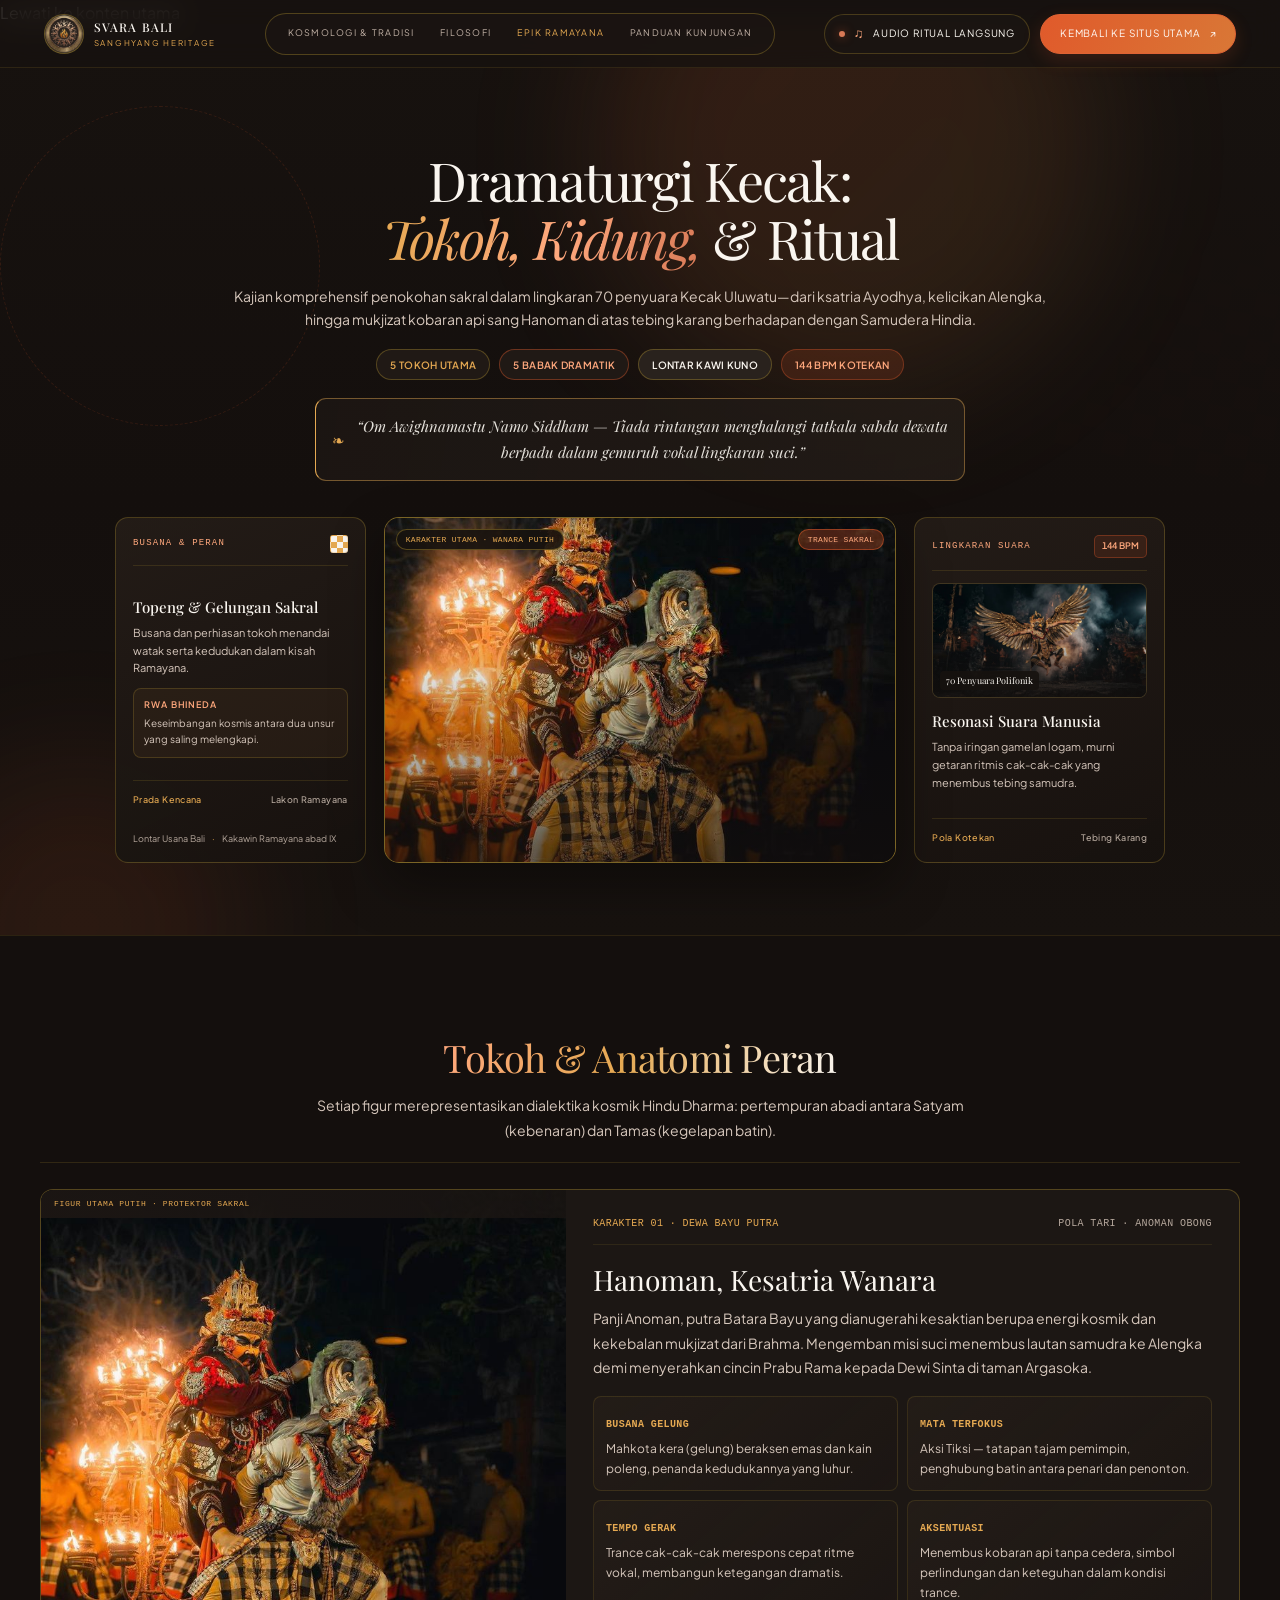
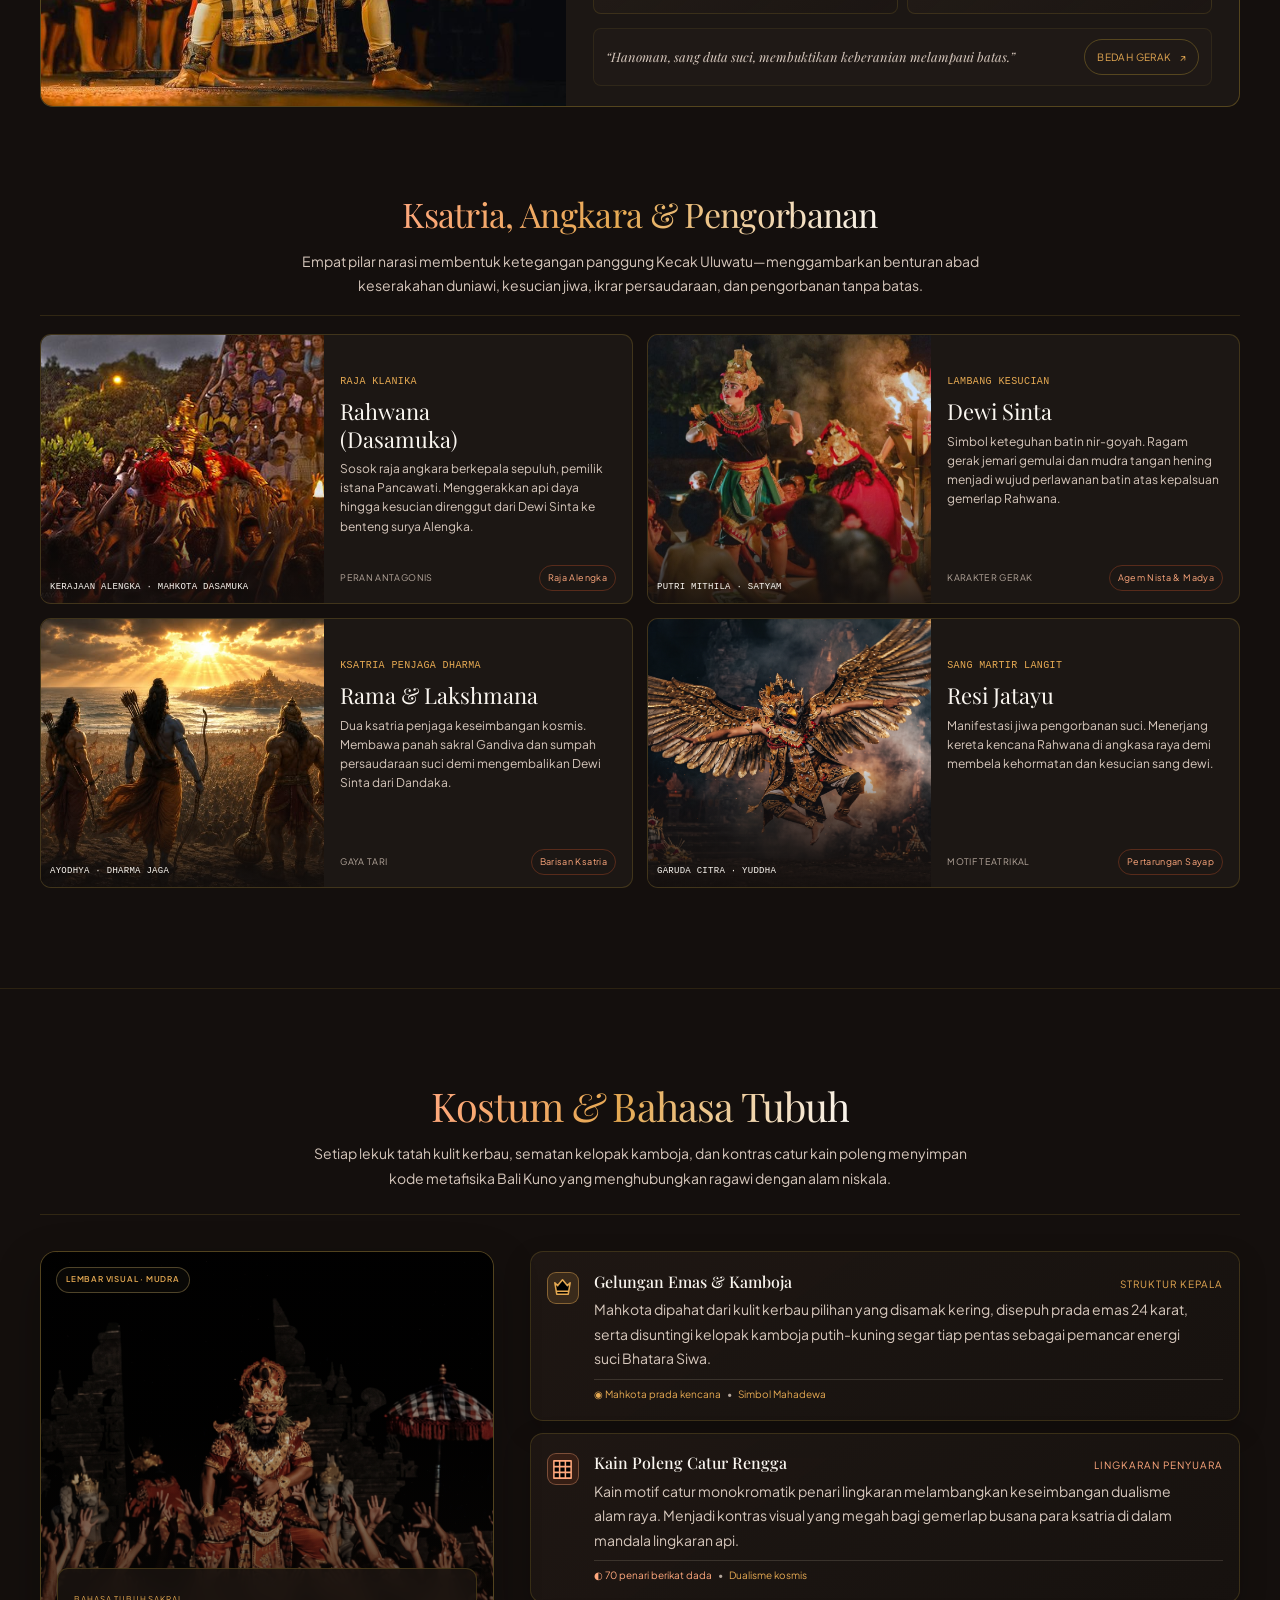
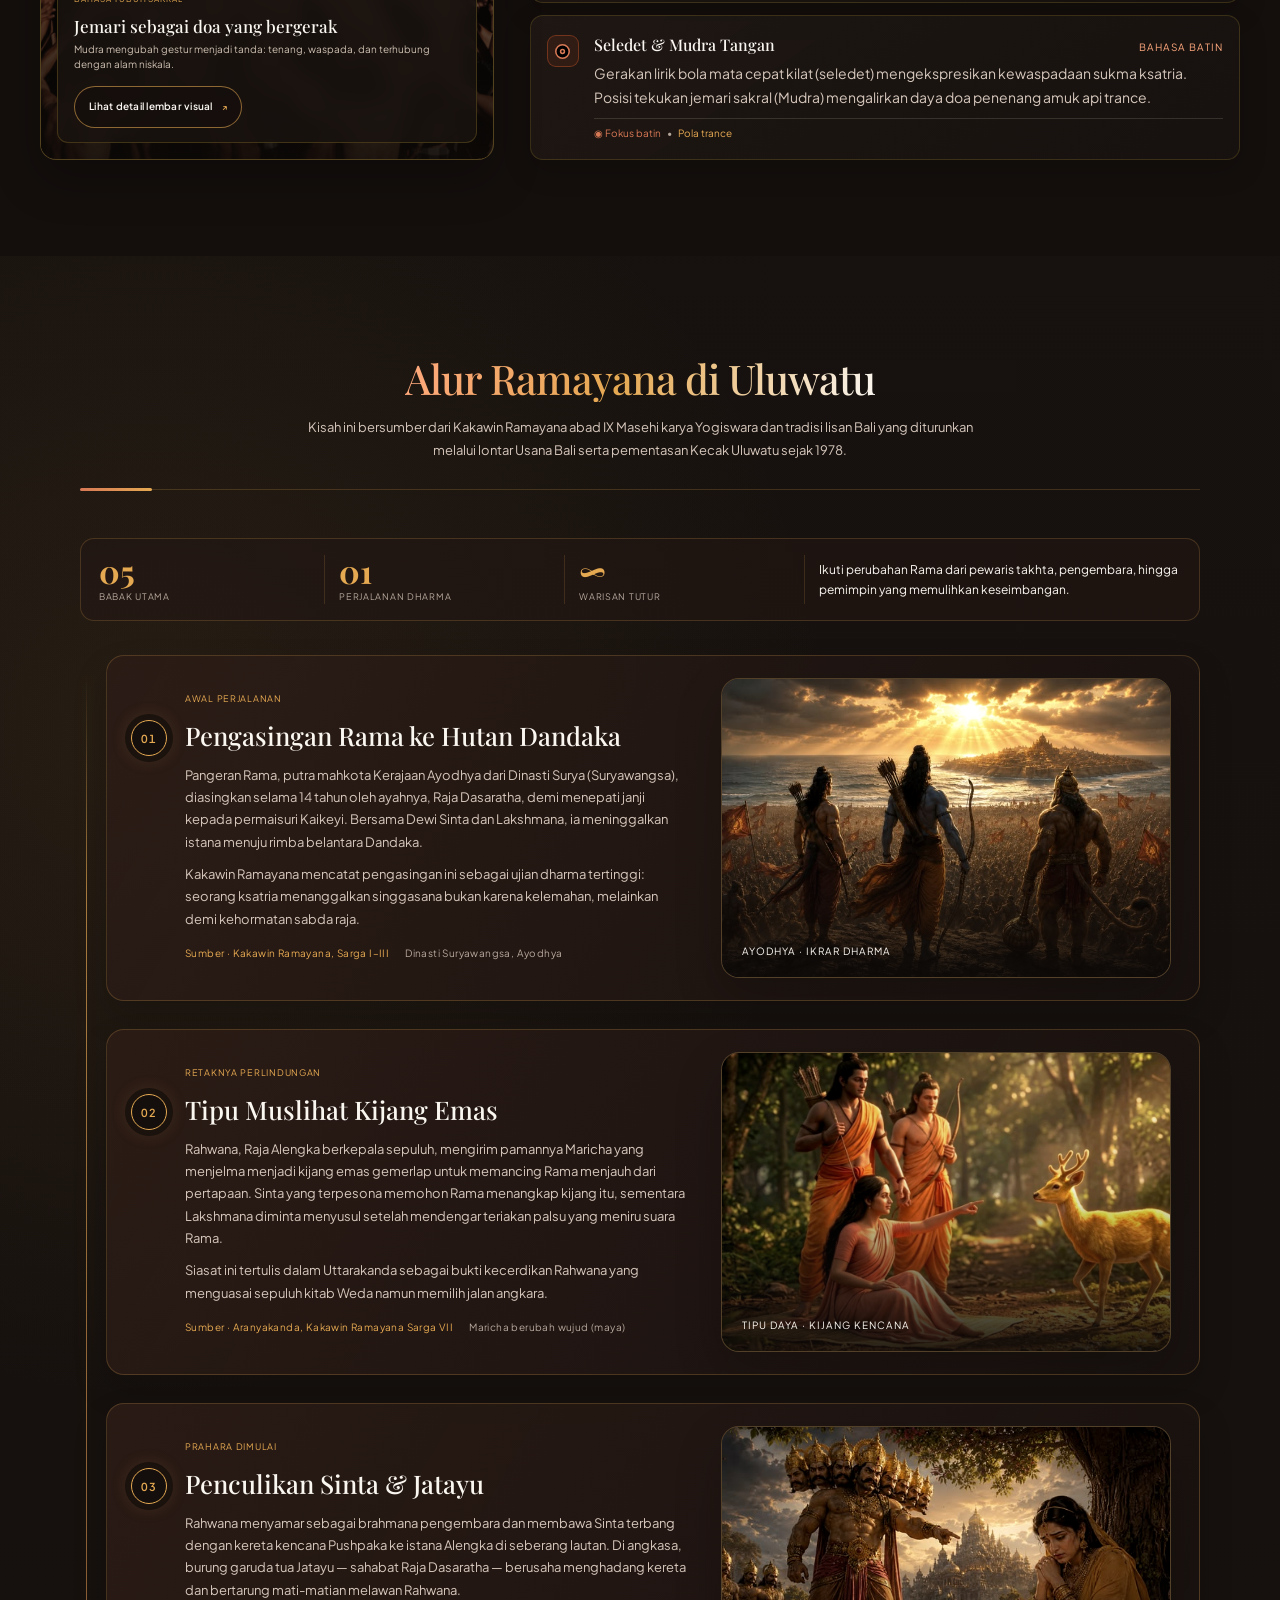
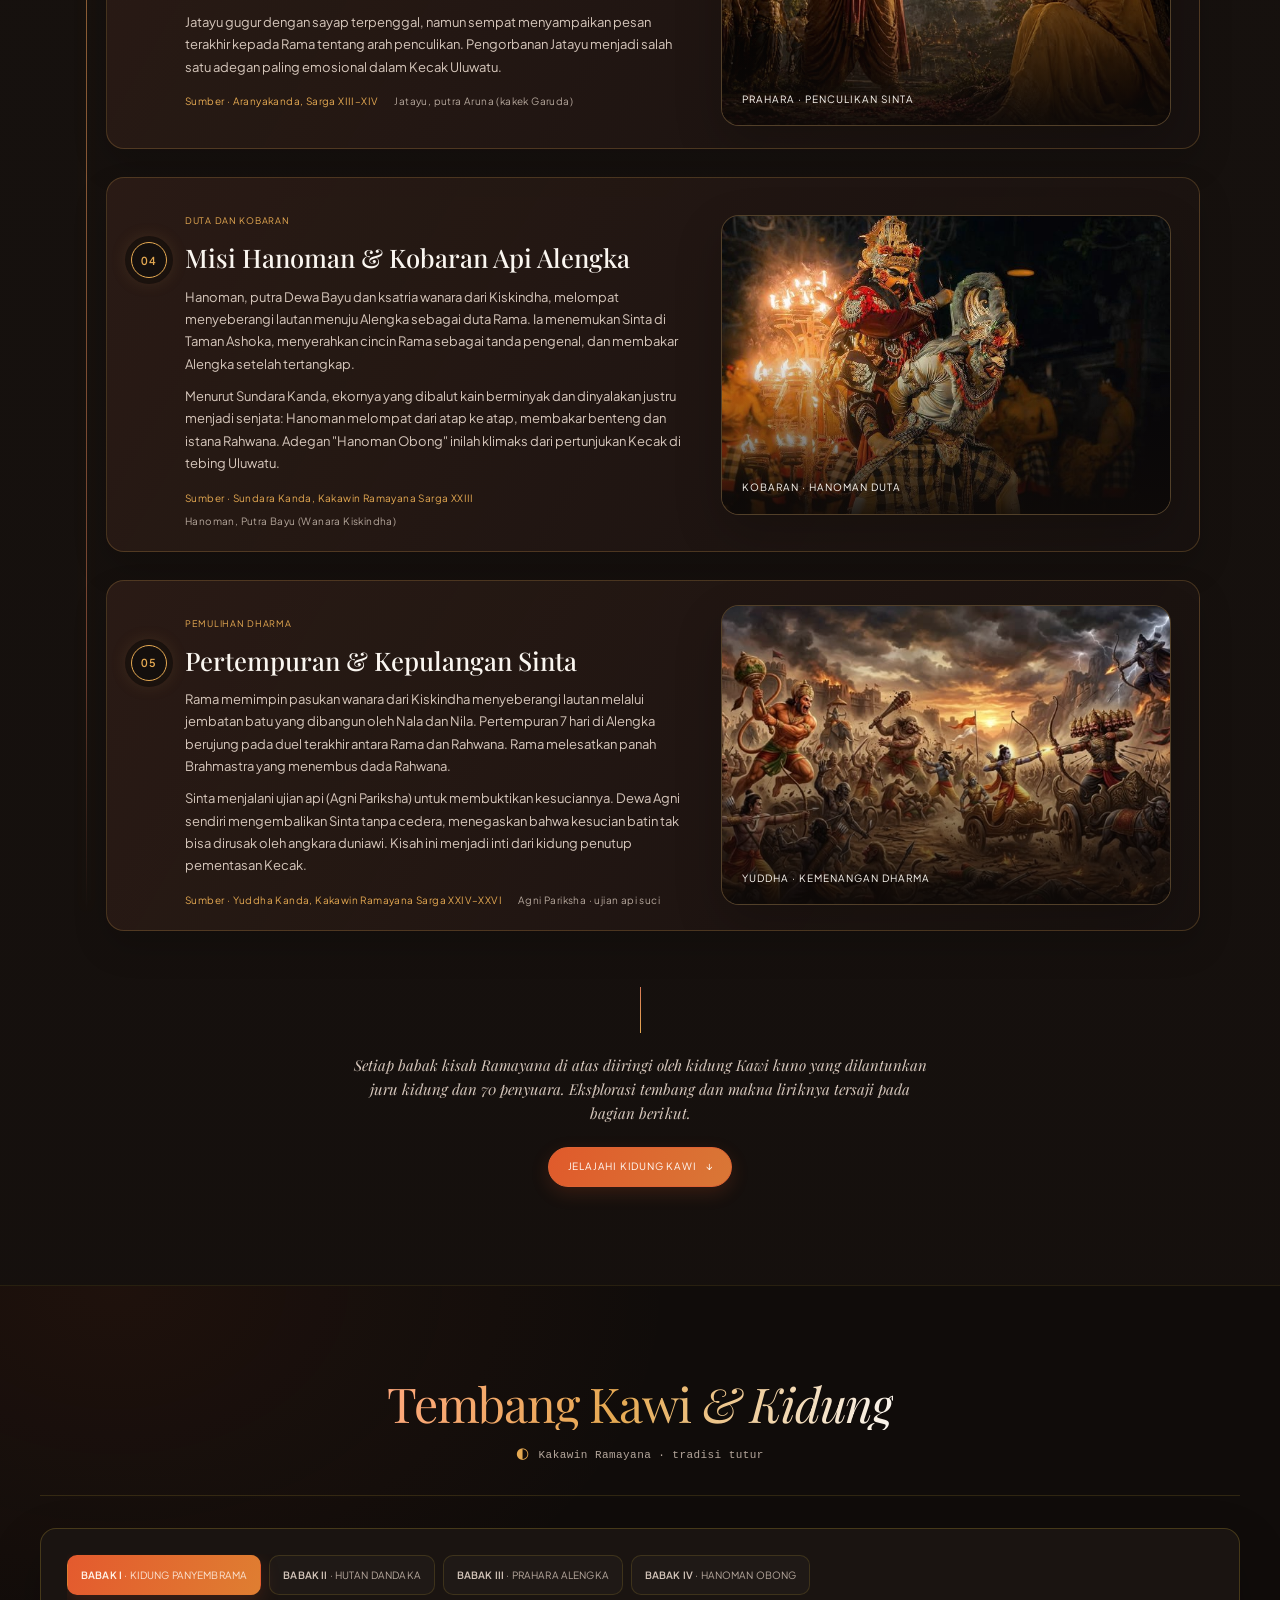
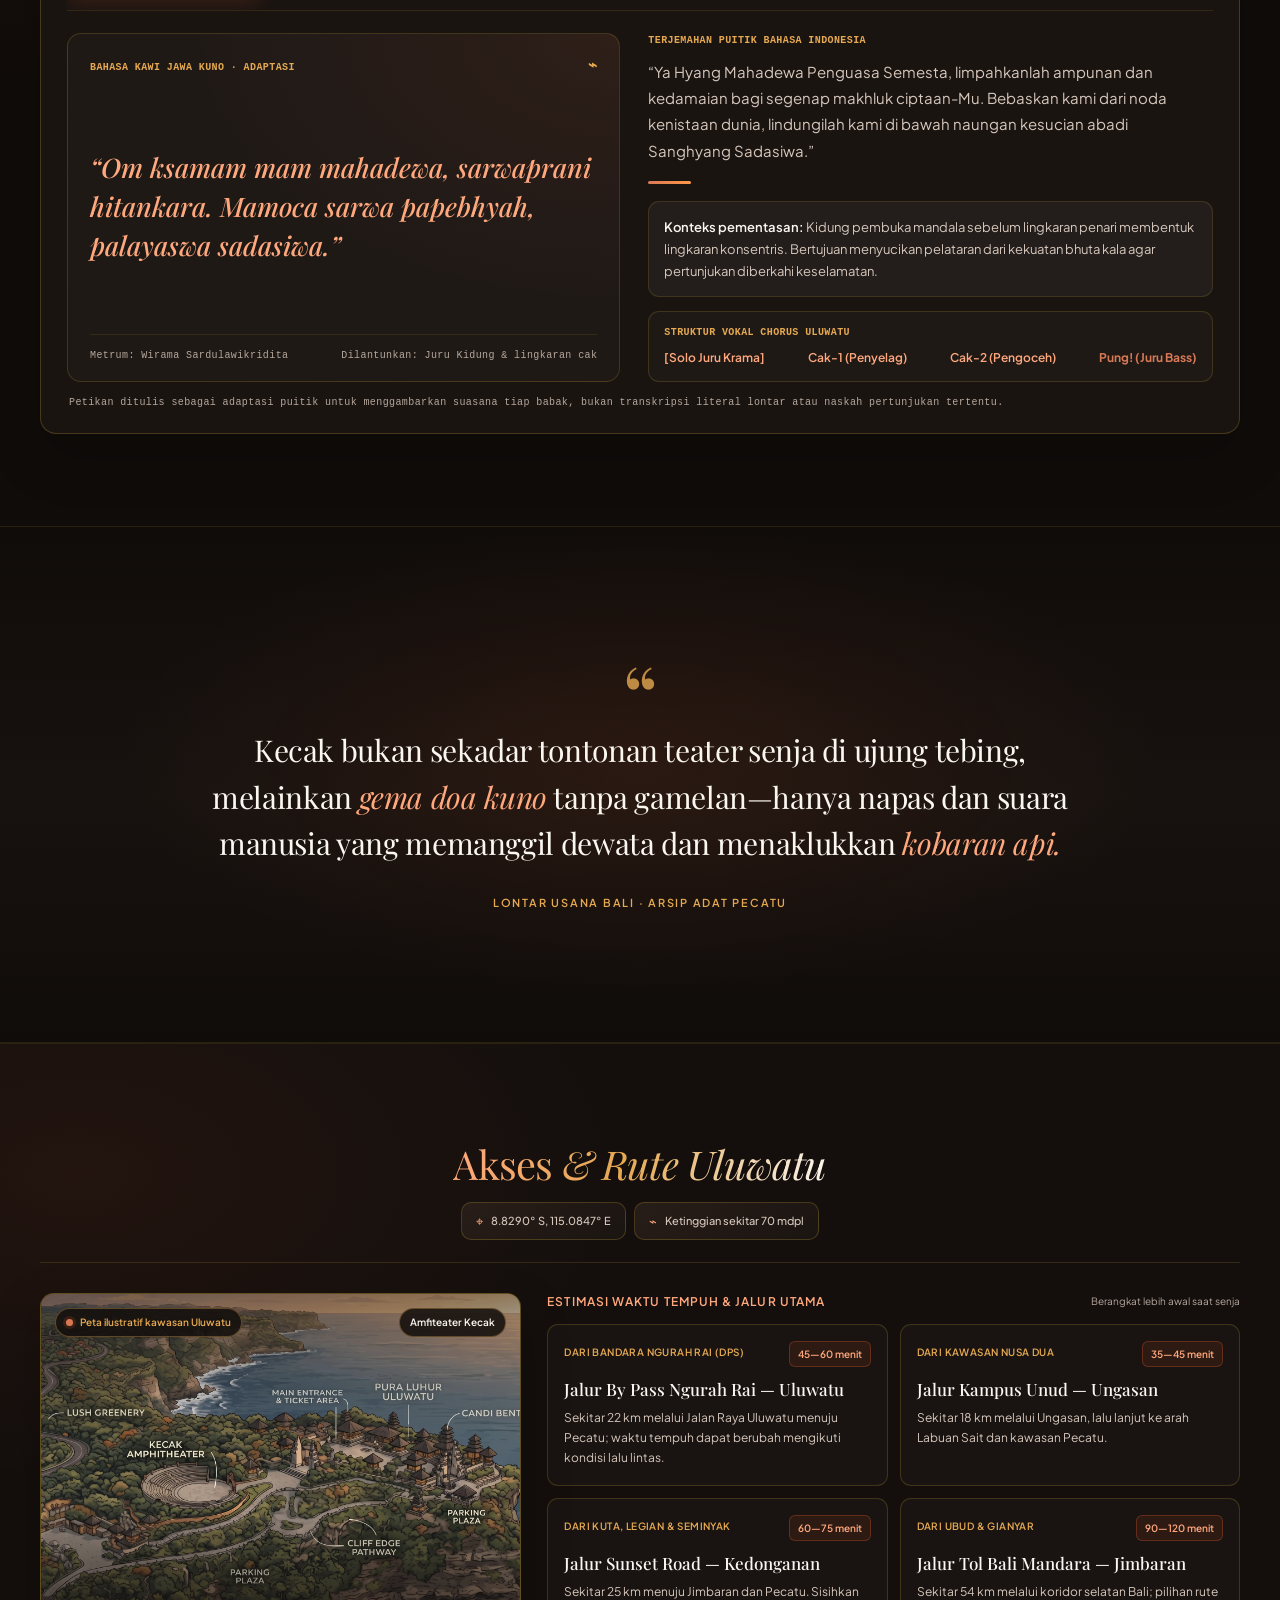
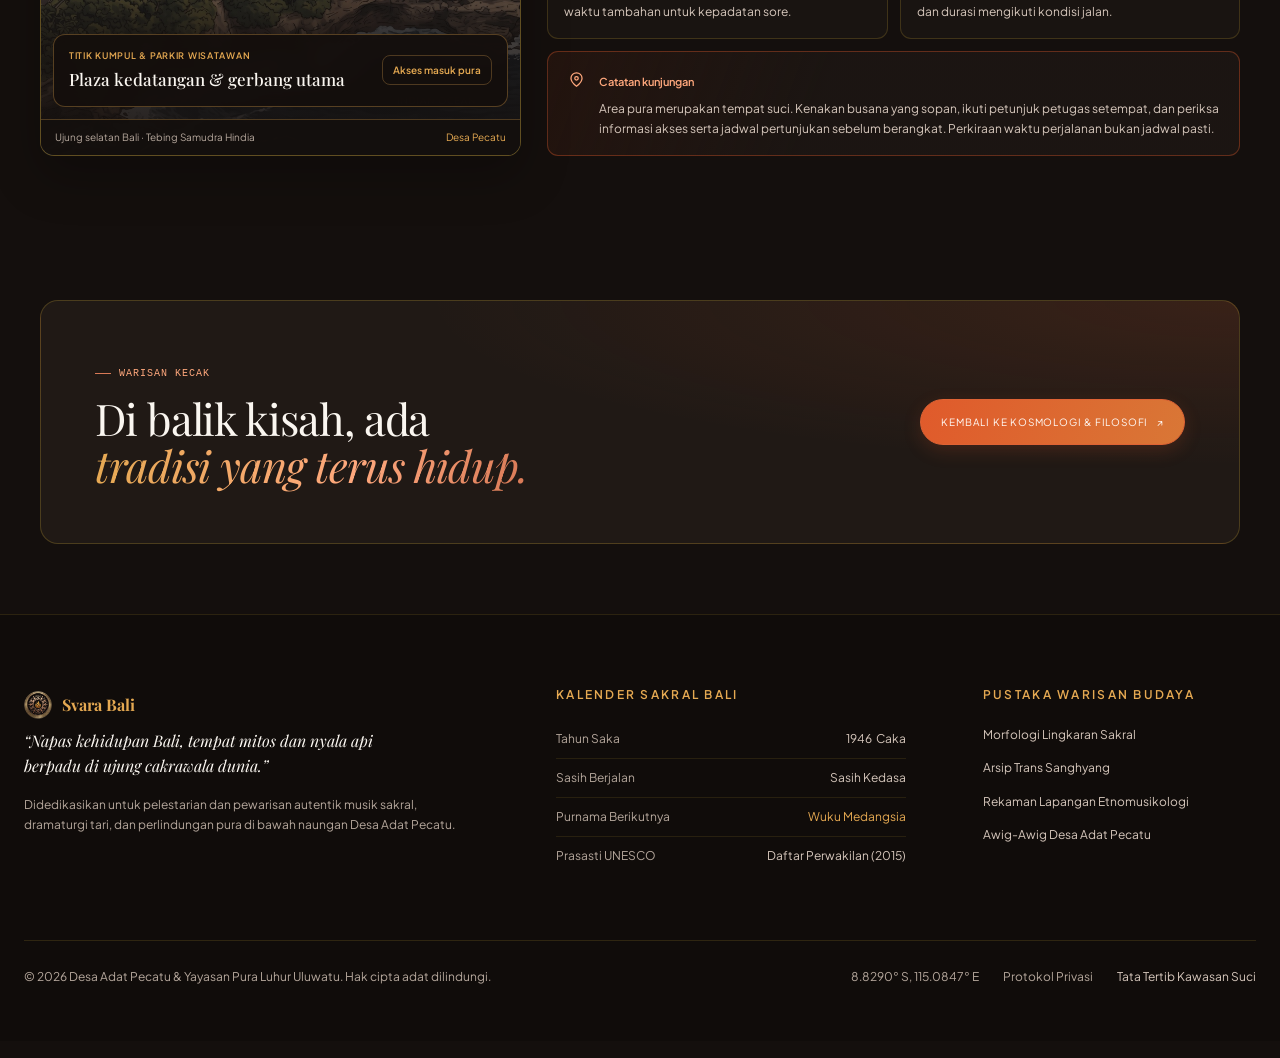
==== commit da29820a: "memperbaiki bagian yang ada masalah" ====
--- a/dramaturgi.html
+++ b/dramaturgi.html
@@ -1,4 +1,4 @@
-<!doctype html>
+﻿<!doctype html>
 <html lang="id">
 
 <head>
@@ -16,6 +16,7 @@
     <title>Dramaturgi Kosmik — Svara Bali</title>
     <link rel="icon" type="image/png" href="assets/pictures/heritage-mark.png">
     <script>document.documentElement.classList.add("has-page-loader");</script>
+    <noscript><style>.page-loader{display:none!important}</style></noscript>
     <link rel="preconnect" href="https://fonts.googleapis.com">
     <link rel="preconnect" href="https://fonts.gstatic.com" crossorigin>
     <link
@@ -183,7 +184,7 @@
                             </article>
                             <article>
                                 <span>Mata Terfokus</span>
-                                <p>Akṣī Tīkṣī — tatapan tajam pemimpin, penghubung batin antara penari dan penonton.</p>
+                                <p>Aksi Tiksi — tatapan tajam pemimpin, penghubung batin antara penari dan penonton.</p>
                             </article>
                             <article>
                                 <span>Tempo Gerak</span>
@@ -302,8 +303,11 @@
                         </figcaption>
                     </figure>
                     <div class="dramaturgi-costume-cards">
-                        <article class="dramaturgi-costume-card"><span class="dramaturgi-costume-icon"
-                                aria-hidden="true">✦</span>
+                        <article class="dramaturgi-costume-card"><span class="dramaturgi-costume-icon dramaturgi-costume-icon-crown"
+                                aria-hidden="true"><svg viewBox="0 0 24 24">
+                                    <path d="m4 7 3 3 5-6 5 6 3-3-2 12H6L4 7Z" />
+                                    <path d="M6 16h12" />
+                                </svg></span>
                             <div class="dramaturgi-costume-copy">
                                 <div class="dramaturgi-costume-card-heading">
                                     <h3>Gelungan Emas &amp; Kamboja</h3>
@@ -319,7 +323,9 @@
 
                         <article class="dramaturgi-costume-card"><span
                                 class="dramaturgi-costume-icon dramaturgi-costume-icon-poleng"
-                                aria-hidden="true">▦</span>
+                                aria-hidden="true"><svg viewBox="0 0 24 24">
+                                    <path d="M3 3h18v18H3zM3 9h18M3 15h18M9 3v18M15 3v18" />
+                                </svg></span>
                             <div class="dramaturgi-costume-copy">
                                 <div class="dramaturgi-costume-card-heading">
                                     <h3>Kain Poleng Catur Rengga</h3><span>Lingkaran penyuara</span>
@@ -334,7 +340,10 @@
 
                         <article class="dramaturgi-costume-card"><span
                                 class="dramaturgi-costume-icon dramaturgi-costume-icon-gesture"
-                                aria-hidden="true">◉</span>
+                                aria-hidden="true"><svg viewBox="0 0 24 24">
+                                    <circle cx="12" cy="12" r="7" />
+                                    <circle cx="12" cy="12" r="2" />
+                                </svg></span>
                             <div class="dramaturgi-costume-copy">
                                 <div class="dramaturgi-costume-card-heading">
                                     <h3>Seledet &amp; Mudra Tangan</h3><span>Bahasa batin</span>
@@ -355,7 +364,9 @@
                             <div><span>Detail objek · Semiotika sakral</span>
                                 <h3 id="costume-viewer-title">Jemari sebagai doa yang bergerak</h3>
                             </div><button class="history-archive-viewer-close" type="button" data-costume-close
-                                aria-label="Tutup detail lembar visual">×</button>
+                                aria-label="Tutup detail lembar visual"><svg viewBox="0 0 24 24" aria-hidden="true" focusable="false">
+                                    <path d="M6 6l12 12M18 6L6 18" />
+                                </svg></button>
                         </header>
                         <div class="history-archive-viewer-content">
                             <figure class="history-archive-viewer-figure"><img
--- a/css/dramaturgi.css
+++ b/css/dramaturgi.css
@@ -811,7 +811,7 @@
 }
 
 .dramaturgi-main {
-    padding-top: 68px;
+    padding-top: 0;
 }
 
 .dramaturgi-hero {
@@ -1103,7 +1103,7 @@
 @media (max-width: 800px) {
 
     .dramaturgi-main {
-        padding-top: 62px;
+        padding-top: 0;
     }
 
     .dramaturgi-hero {
@@ -1120,7 +1120,7 @@
 @media (max-width: 560px) {
 
     .dramaturgi-main {
-        padding-top: 62px;
+        padding-top: 0;
     }
 
     .dramaturgi-hero {
@@ -1997,6 +1997,12 @@
     color: var(--gold);
 }
 
+.dramaturgi-costume-icon-crown {
+    border-color: rgba(229, 169, 82, .45);
+    background: rgba(229, 169, 82, .14);
+    color: var(--gold);
+}
+
 .dramaturgi-costume-icon-poleng {
     border-color: rgba(255, 168, 125, .35);
     background: rgba(224, 90, 43, .12);
@@ -3294,7 +3300,7 @@
 
 .dramaturgi-page .dramaturgi-hero {
     min-height: 0;
-    padding-top: 30px;
+    padding-top: 98px;
     padding-bottom: 72px;
 }
 
@@ -3450,7 +3456,7 @@
 @media (max-width: 800px) {
 
     .dramaturgi-page .dramaturgi-hero {
-        padding: 28px 24px 64px;
+        padding: 90px 24px 64px;
     }
 
     .dramaturgi-page .dramaturgi-editorial-intro {
@@ -3481,7 +3487,7 @@
 @media (max-width: 560px) {
 
     .dramaturgi-page .dramaturgi-hero {
-        padding: 24px 18px 56px;
+        padding: 86px 18px 56px;
     }
 
     .dramaturgi-page .dramaturgi-editorial-intro {
@@ -4742,12 +4748,8 @@
 }
 
 .history-archive-viewer {
-    position: fixed;
-    inset: 50% auto auto 50%;
-    transform: translate(-50%, -50%);
     width: min(980px, calc(100% - 32px));
     max-width: none;
-    margin: 0;
     max-height: min(88dvh, 900px);
     padding: 0;
     overflow: auto;
@@ -4758,16 +4760,6 @@
     box-shadow: 0 28px 90px rgba(0, 0, 0, .6);
 }
 
-.history-archive-viewer[open] {
-    display: block;
-}
-
-.history-archive-viewer>.custom-cursor {
-    position: fixed !important;
-    z-index: 2147483647 !important;
-    pointer-events: none !important;
-}
-
 .history-archive-viewer::backdrop {
     background: rgba(8, 6, 5, .82);
     backdrop-filter: blur(7px);
@@ -4800,23 +4792,31 @@
 
 .history-archive-viewer-close {
     display: grid;
-    width: 44px;
-    height: 44px;
-    flex: 0 0 44px;
+    width: 52px;
+    height: 52px;
+    flex: 0 0 52px;
     place-items: center;
+    align-self: flex-start;
+    padding: 0;
     border: 1px solid rgba(245, 230, 207, .22);
     border-radius: 50%;
     background: var(--panel);
     color: var(--cream);
     cursor: pointer;
     font: 300 28px/1 var(--sans);
-}
-
-.history-archive-viewer-close {
-    position: relative;
-    z-index: 2;
-    cursor: pointer;
-    transition: transform .2s var(--ease), border-color .2s ease, background .2s ease, color .2s ease, box-shadow .2s ease;
+    transition: transform .2s var(--ease), background .2s ease, border-color .2s ease, color .2s ease, box-shadow .2s ease;
+}
+
+.history-archive-viewer-close svg {
+    display: block;
+    width: 18px;
+    height: 18px;
+    fill: none;
+    stroke: currentColor;
+    stroke-linecap: round;
+    stroke-width: 1.8;
+    pointer-events: none;
+    transition: transform .2s var(--ease), stroke-width .2s ease;
 }
 
 .history-archive-viewer-close:hover,
@@ -4824,17 +4824,15 @@
     border-color: var(--gold);
     background: var(--gold);
     color: var(--ink);
-    box-shadow: 0 0 0 4px rgba(229, 169, 82, .2), 0 8px 20px rgba(0, 0, 0, .28);
+    box-shadow: 0 0 0 5px rgba(229, 169, 82, .22), 0 8px 20px rgba(0, 0, 0, .28);
+    outline: none;
     transform: scale(1.08);
-    outline: none;
-}
-
-@media (prefers-reduced-motion: reduce) {
-
-    .history-archive-viewer-close:hover,
-    .history-archive-viewer-close:focus-visible {
-        transform: scale(1.04);
-    }
+}
+
+.history-archive-viewer-close:hover svg,
+.history-archive-viewer-close:focus-visible svg {
+    stroke-width: 2.4;
+    transform: scale(1.12);
 }
 
 .history-archive-viewer-content {
@@ -4843,49 +4841,6 @@
     align-items: center;
     gap: clamp(20px, 4vw, 38px);
     padding-top: 24px;
-}
-
-.history-archive-viewer {
-    transform: translate(-50%, -50%) !important;
-    overflow: hidden;
-}
-
-.history-archive-viewer:hover,
-.history-archive-viewer:focus-within {
-    transform: translate(-50%, -50%) !important;
-}
-
-.history-archive-viewer .history-archive-viewer-inner,
-.history-archive-viewer .history-archive-viewer-content,
-.history-archive-viewer .history-archive-viewer-close {
-    transform: none !important;
-}
-
-.history-archive-viewer .history-archive-viewer-close {
-    position: relative;
-    z-index: 10;
-    display: grid;
-    width: 44px;
-    height: 44px;
-    flex: 0 0 44px;
-    place-items: center;
-    cursor: pointer !important;
-    border: 1px solid rgba(245, 230, 207, .35) !important;
-    border-radius: 50%;
-    background: var(--panel) !important;
-    color: var(--cream) !important;
-    transition: background .2s ease, border-color .2s ease, color .2s ease, box-shadow .2s ease !important;
-}
-
-.history-archive-viewer .history-archive-viewer-close:hover,
-.history-archive-viewer .history-archive-viewer-close:focus-visible {
-    background: var(--gold) !important;
-    border-color: var(--gold) !important;
-    color: var(--ink) !important;
-    box-shadow: 0 0 0 4px rgba(229, 169, 82, .22) !important;
-    cursor: pointer !important;
-    outline: none !important;
-    transform: none !important;
 }
 
 .history-archive-viewer-figure {
@@ -5474,7 +5429,7 @@
     }
 
     .dramaturgi-page .site-header .menu-toggle {
-        display: inline-flex !important;
+        display: grid !important;
     }
 }
 
--- a/css/common.css
+++ b/css/common.css
@@ -192,9 +192,30 @@
 .audio-play,
 .audio-more,
 .menu-toggle,
-.act-tab {
+.act-tab,
+.panduan-popup-close,
+.btn-stepper,
+.btn-visitor-type {
     min-width: 44px;
     min-height: 44px;
+}
+
+body {
+    text-rendering: optimizeLegibility;
+}
+
+@media (max-width: 959px) {
+    .site-header .nav-pill {
+        display: none !important;
+    }
+
+    .site-header .menu-toggle {
+        display: grid !important;
+    }
+
+    .site-header .nav-pill.is-open {
+        display: grid !important;
+    }
 }
 
 img {
